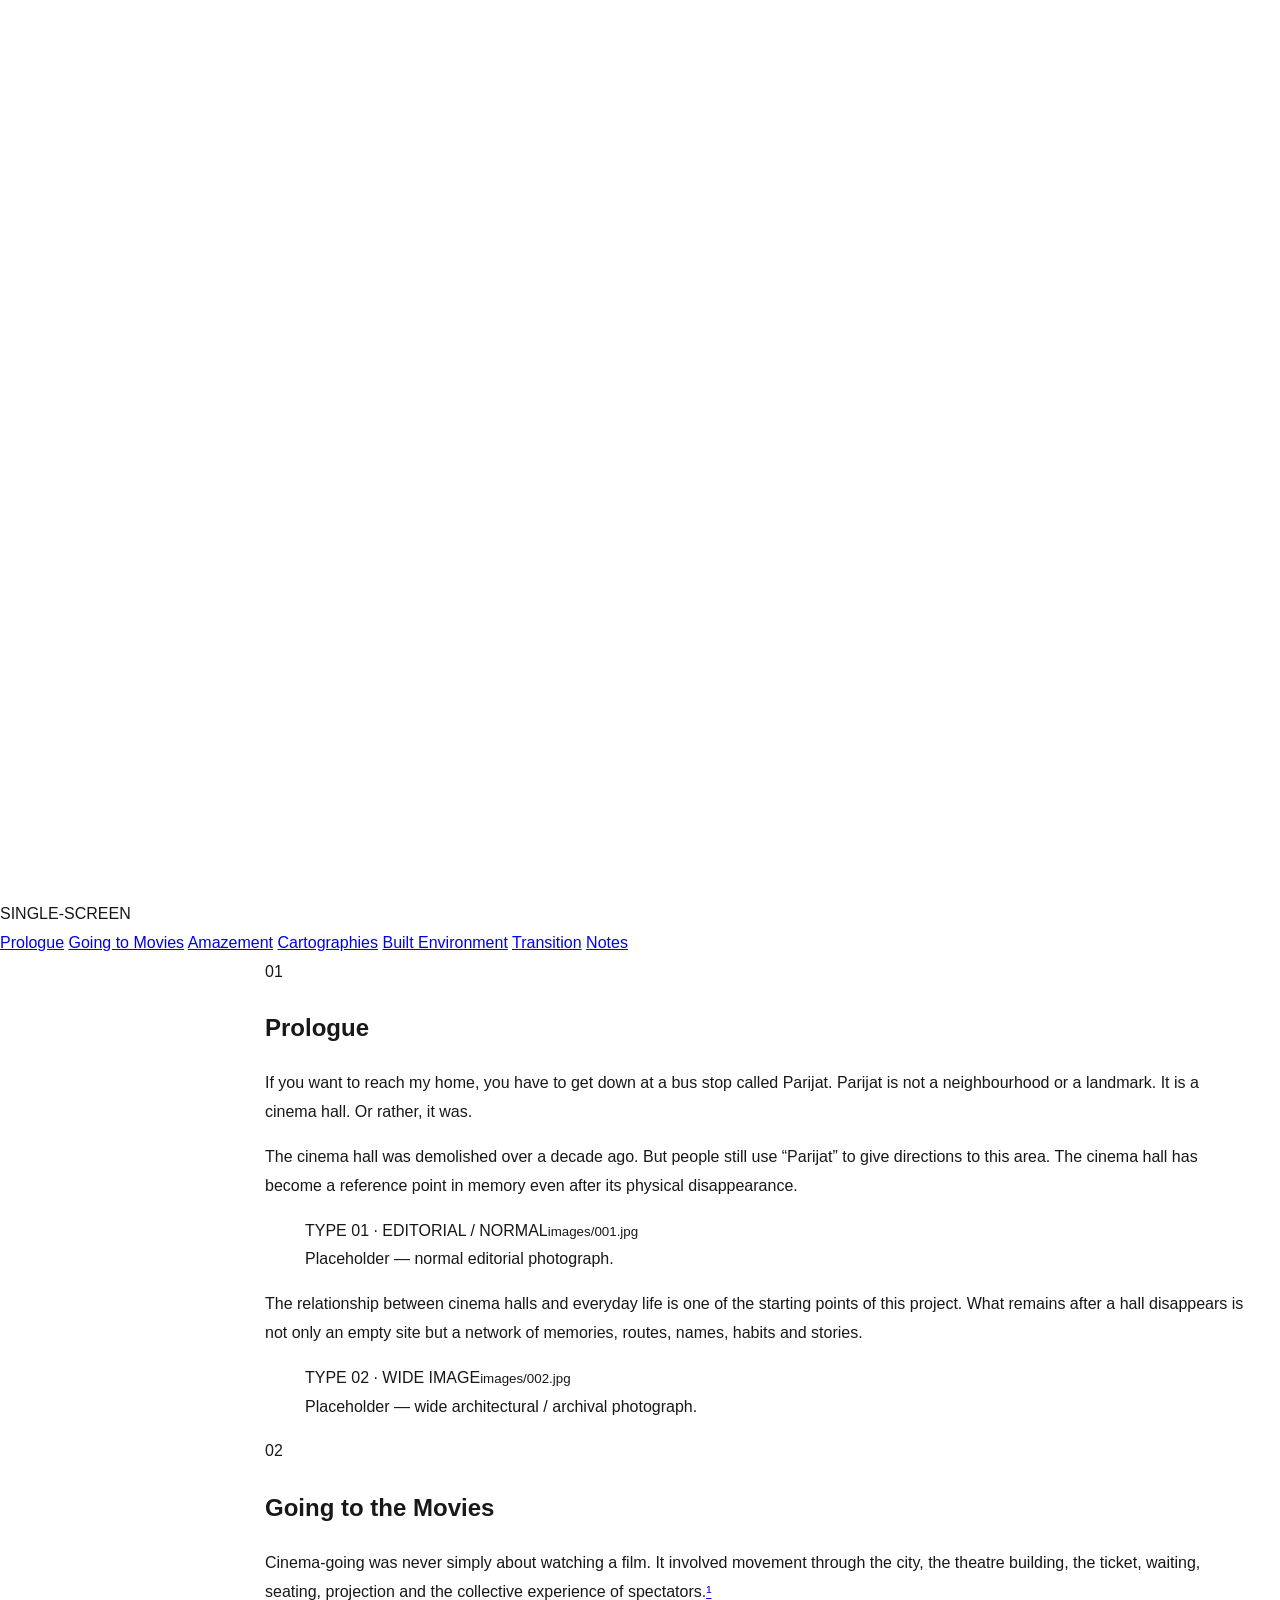
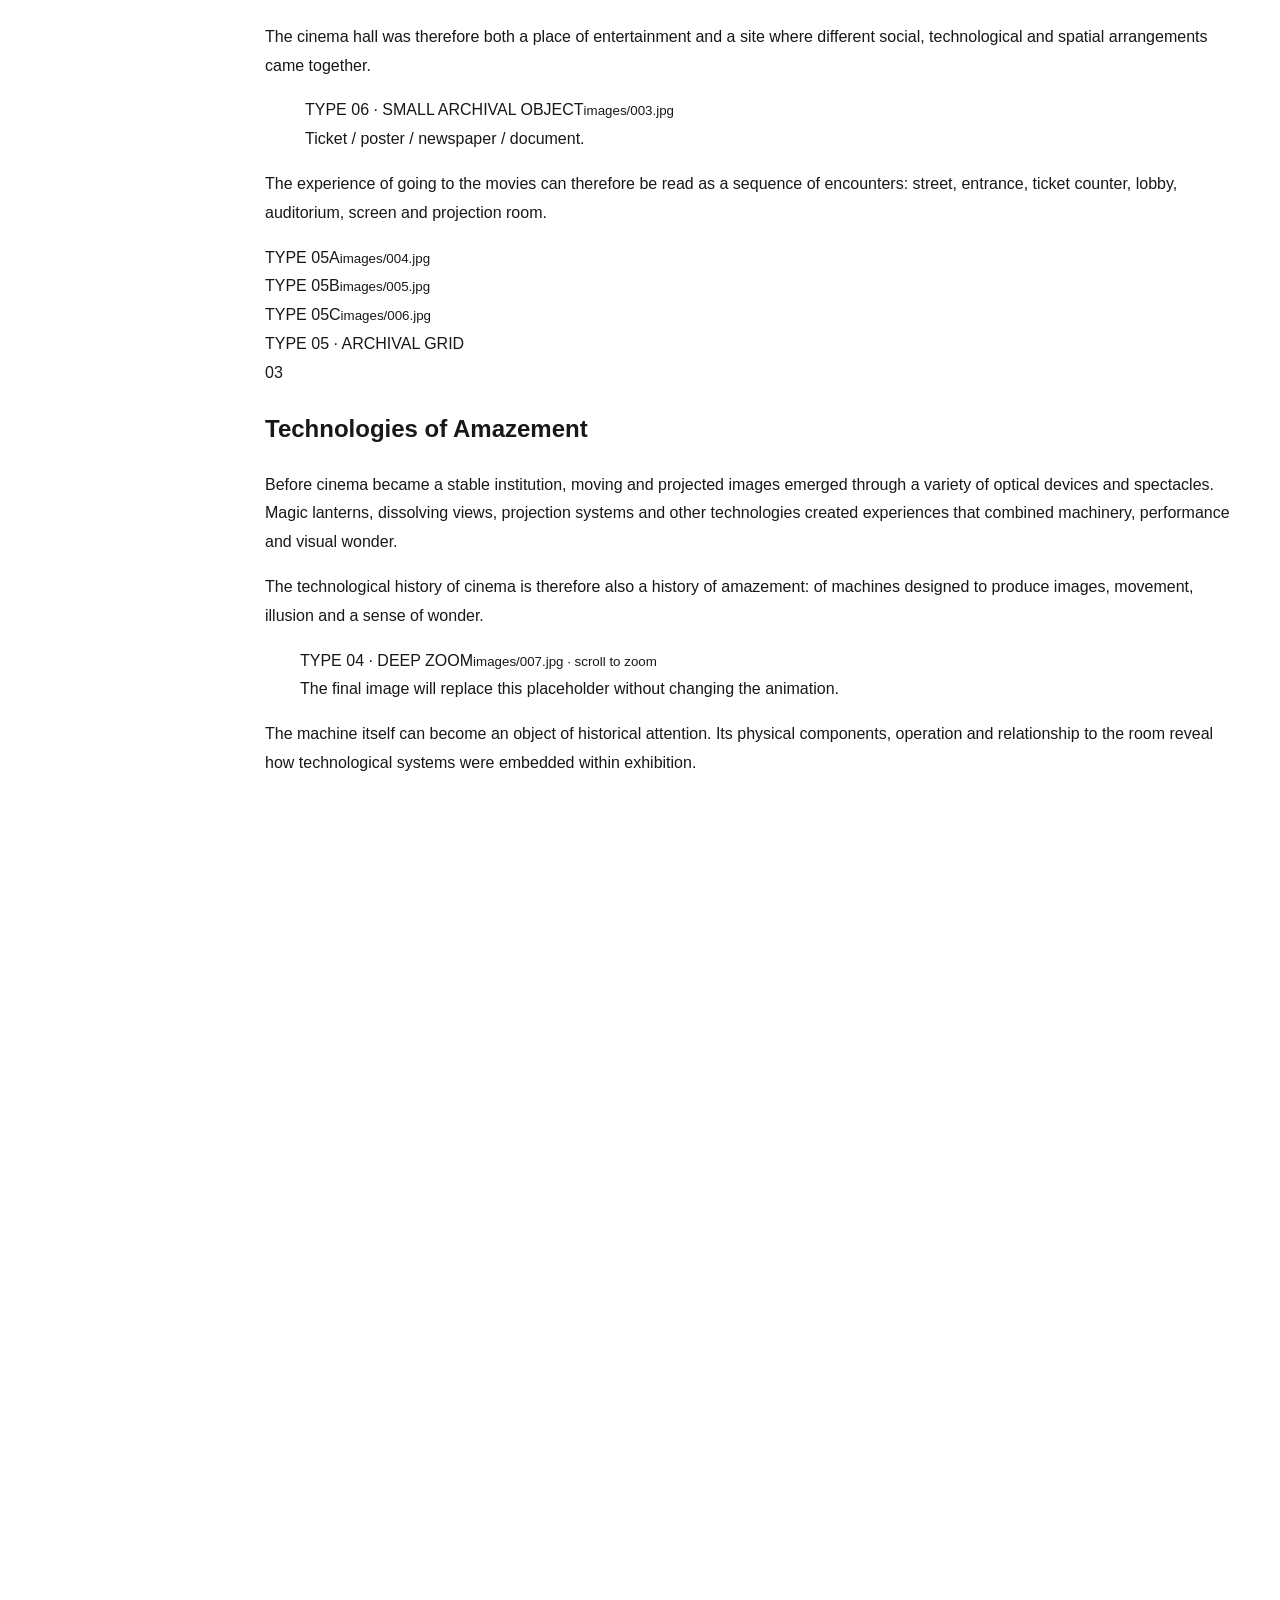
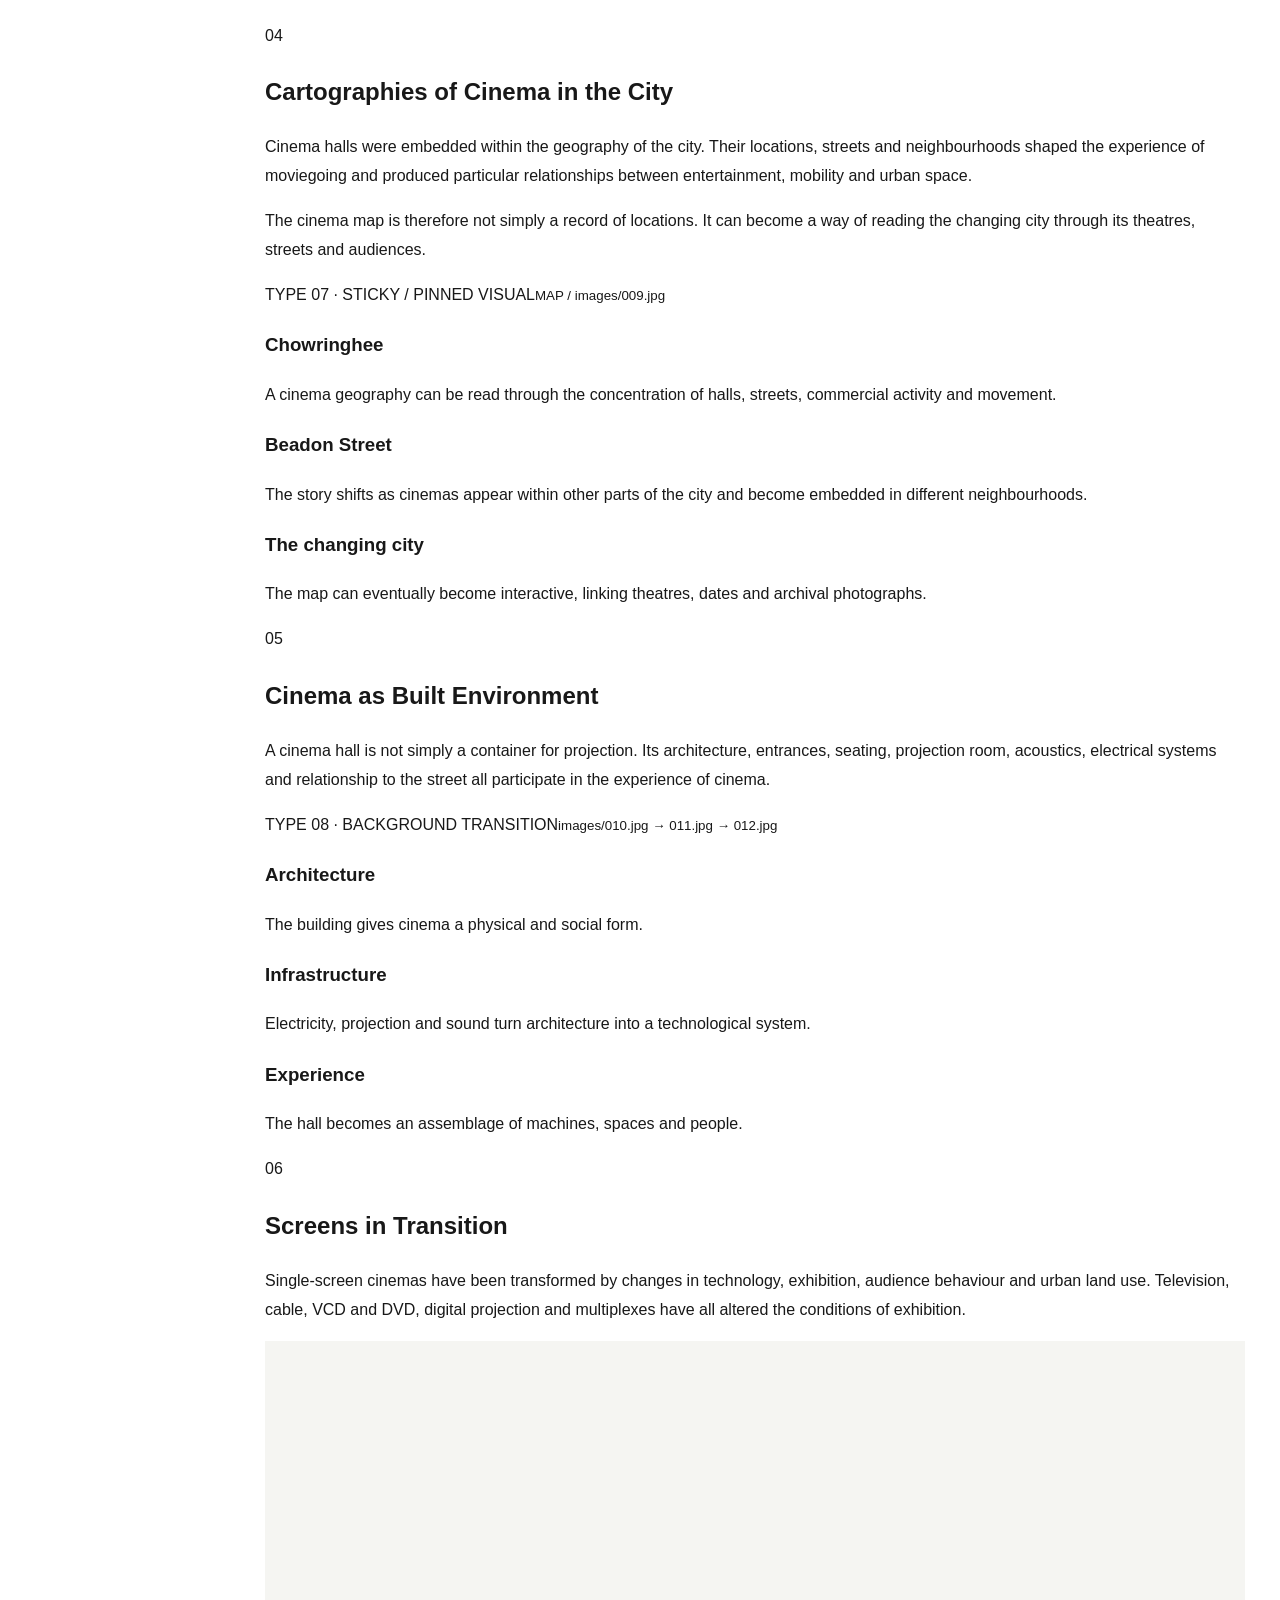
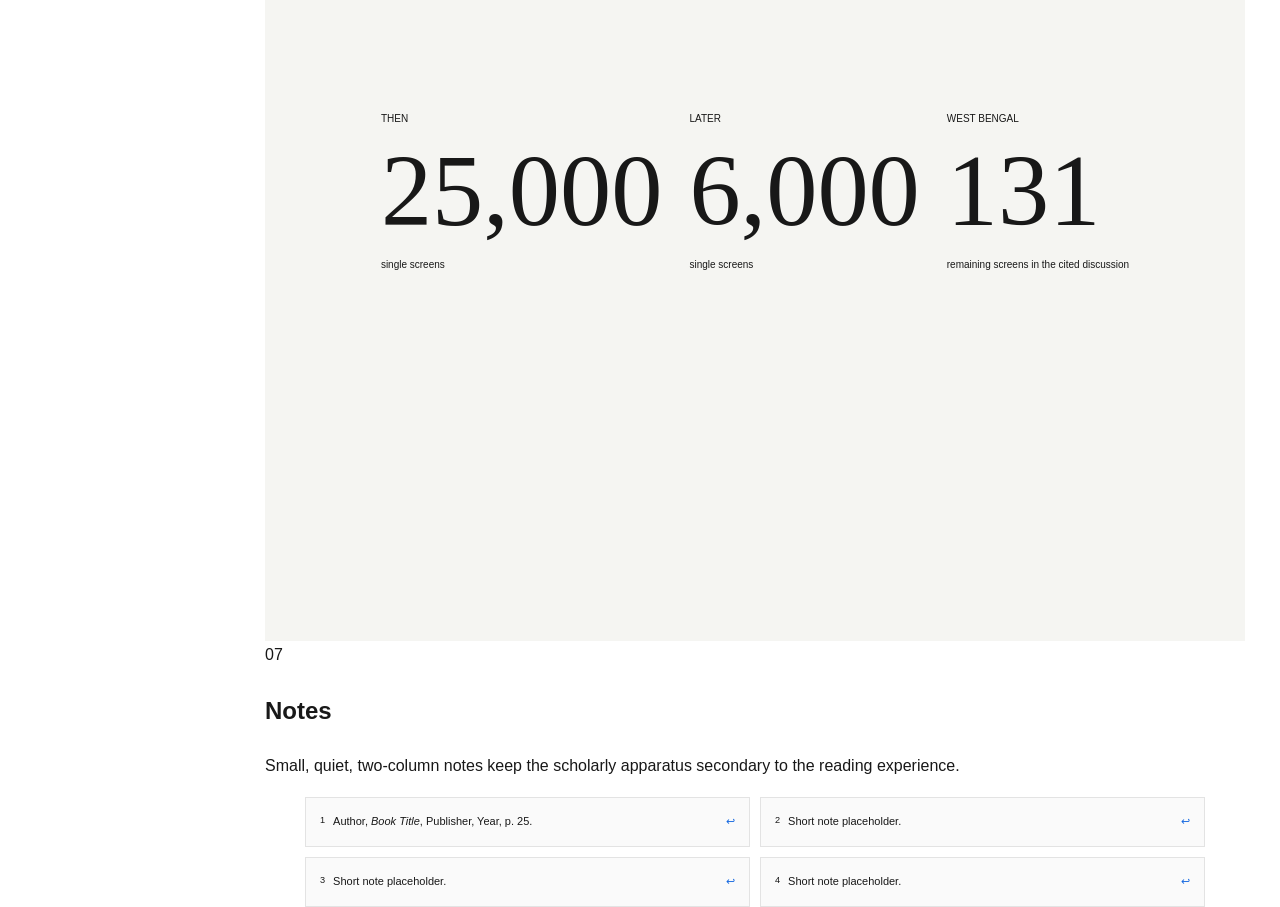
==== index.html @ 31fff8a2 "Update index.html" ====
<!doctype html>
<html lang="en">
<head>
<meta charset="utf-8">
<meta name="viewport" content="width=device-width,initial-scale=1">
<title>project.single_screen — prototype</title>
<link rel="stylesheet" href="style.css">
</head>
<body>

<!-- HERO -->
<section class="hero" id="home">
  <div class="hero-media placeholder hero-placeholder">
    <span>HERO · TYPE 03 — FULL-BLEED</span>
    <small>Replace later with images/001.jpg</small>
  </div>
  <div class="hero-overlay"></div>
  <div class="hero-content">
    <div class="eyebrow">PROJECT.SINGLE_SCREEN</div>
    <h1>Single-Screen</h1>
    <p>an ongoing design exploration into the disappearing cinemas of West Bengal</p>
    <div class="scroll-label">SCROLL TO ENTER</div>
  </div>
</section>

<!-- SIDEBAR -->
<aside class="sidebar" id="sidebar">
  <div class="sidebar-name">SINGLE-SCREEN</div>
  <div class="progress-track"><span id="progress"></span></div>
  <nav>
    <a href="#prologue" data-target="prologue">Prologue</a>
    <a href="#movies" data-target="movies">Going to Movies</a>
    <a href="#amazement" data-target="amazement">Amazement</a>
    <a href="#cartographies" data-target="cartographies">Cartographies</a>
    <a href="#built" data-target="built">Built Environment</a>
    <a href="#transition" data-target="transition">Transition</a>
    <a href="#notes" data-target="notes">Notes</a>
  </nav>
</aside>

<main>

<!-- 01 -->
<section class="section" id="prologue" data-section="prologue">
  <div class="reading-column reveal">
    <div class="section-no">01</div>
    <h2>Prologue</h2>
    <p>If you want to reach my home, you have to get down at a bus stop called Parijat. Parijat is not a neighbourhood or a landmark. It is a cinema hall. Or rather, it was.</p>
    <p>The cinema hall was demolished over a decade ago. But people still use “Parijat” to give directions to this area. The cinema hall has become a reference point in memory even after its physical disappearance.</p>
  </div>

  <!-- TYPE 01 -->
  <figure class="media normal-media reveal">
    <div class="media-placeholder">TYPE 01 · EDITORIAL / NORMAL<small>images/001.jpg</small></div>
    <figcaption>Placeholder — normal editorial photograph.</figcaption>
  </figure>

  <div class="reading-column reveal">
    <p>The relationship between cinema halls and everyday life is one of the starting points of this project. What remains after a hall disappears is not only an empty site but a network of memories, routes, names, habits and stories.</p>
  </div>

  <!-- TYPE 02 -->
  <figure class="media wide-media reveal">
    <div class="media-placeholder">TYPE 02 · WIDE IMAGE<small>images/002.jpg</small></div>
    <figcaption>Placeholder — wide architectural / archival photograph.</figcaption>
  </figure>
</section>

<!-- 02 -->
<section class="section" id="movies" data-section="movies">
  <div class="reading-column reveal">
    <div class="section-no">02</div>
    <h2>Going to the Movies</h2>
    <p>Cinema-going was never simply about watching a film. It involved movement through the city, the theatre building, the ticket, waiting, seating, projection and the collective experience of spectators.<a class="footnote" href="#note-1">¹</a></p>
    <p>The cinema hall was therefore both a place of entertainment and a site where different social, technological and spatial arrangements came together.</p>
  </div>

  <!-- TYPE 06 -->
  <figure class="object-media reveal">
    <div class="object-placeholder">TYPE 06 · SMALL ARCHIVAL OBJECT<small>images/003.jpg</small></div>
    <figcaption>Ticket / poster / newspaper / document.</figcaption>
  </figure>

  <div class="reading-column reveal">
    <p>The experience of going to the movies can therefore be read as a sequence of encounters: street, entrance, ticket counter, lobby, auditorium, screen and projection room.</p>
  </div>

  <!-- TYPE 05 -->
  <div class="image-grid reveal">
    <div class="grid-item">TYPE 05A<small>images/004.jpg</small></div>
    <div class="grid-item">TYPE 05B<small>images/005.jpg</small></div>
    <div class="grid-item">TYPE 05C<small>images/006.jpg</small></div>
  </div>
  <div class="media-note">TYPE 05 · ARCHIVAL GRID</div>
</section>

<!-- 03 -->
<section class="section" id="amazement" data-section="amazement">
  <div class="reading-column reveal">
    <div class="section-no">03</div>
    <h2>Technologies of Amazement</h2>
    <p>Before cinema became a stable institution, moving and projected images emerged through a variety of optical devices and spectacles. Magic lanterns, dissolving views, projection systems and other technologies created experiences that combined machinery, performance and visual wonder.</p>
    <p>The technological history of cinema is therefore also a history of amazement: of machines designed to produce images, movement, illusion and a sense of wonder.</p>
  </div>

  <!-- TYPE 04 -->
  <section class="deep-zoom reveal" id="deepZoom">
    <div class="deep-image">TYPE 04 · DEEP ZOOM<small>images/007.jpg · scroll to zoom</small></div>
    <div class="deep-caption">The final image will replace this placeholder without changing the animation.</div>
  </section>

  <div class="reading-column reveal">
    <p>The machine itself can become an object of historical attention. Its physical components, operation and relationship to the room reveal how technological systems were embedded within exhibition.</p>
  </div>

  <!-- TYPE 03 -->
  <section class="immersive reveal">
    <div class="immersive-image">TYPE 03 · FULL-BLEED IMMERSIVE<small>images/008.jpg</small></div>
    <div class="immersive-overlay"></div>
    <div class="immersive-text">
      <div class="eyebrow">TECHNOLOGY / WONDER</div>
      <h3>The machine becomes part of the spectacle.</h3>
      <p>Floating text can sit over the final photograph.</p>
    </div>
  </section>
</section>

<!-- 04 -->
<section class="section" id="cartographies" data-section="cartographies">
  <div class="reading-column reveal">
    <div class="section-no">04</div>
    <h2>Cartographies of Cinema in the City</h2>
    <p>Cinema halls were embedded within the geography of the city. Their locations, streets and neighbourhoods shaped the experience of moviegoing and produced particular relationships between entertainment, mobility and urban space.</p>
    <p>The cinema map is therefore not simply a record of locations. It can become a way of reading the changing city through its theatres, streets and audiences.</p>
  </div>

  <!-- TYPE 07 -->
  <section class="sticky-story">
    <div class="sticky-visual">
      <div class="sticky-placeholder" id="stickyVisual">TYPE 07 · STICKY / PINNED VISUAL<small>MAP / images/009.jpg</small></div>
    </div>
    <div class="sticky-copy">
      <article class="sticky-step" data-step="0">
        <h3>Chowringhee</h3>
        <p>A cinema geography can be read through the concentration of halls, streets, commercial activity and movement.</p>
      </article>
      <article class="sticky-step" data-step="1">
        <h3>Beadon Street</h3>
        <p>The story shifts as cinemas appear within other parts of the city and become embedded in different neighbourhoods.</p>
      </article>
      <article class="sticky-step" data-step="2">
        <h3>The changing city</h3>
        <p>The map can eventually become interactive, linking theatres, dates and archival photographs.</p>
      </article>
    </div>
  </section>
</section>

<!-- 05 -->
<section class="section" id="built" data-section="built">
  <div class="reading-column reveal">
    <div class="section-no">05</div>
    <h2>Cinema as Built Environment</h2>
    <p>A cinema hall is not simply a container for projection. Its architecture, entrances, seating, projection room, acoustics, electrical systems and relationship to the street all participate in the experience of cinema.</p>
  </div>

  <!-- TYPE 08 -->
  <section class="background-story">
    <div class="background-fixed">
      <div class="background-image" id="backgroundImage">TYPE 08 · BACKGROUND TRANSITION<small>images/010.jpg → 011.jpg → 012.jpg</small></div>
      <div class="background-overlay"></div>
    </div>
    <div class="background-steps">
      <article data-bg="0"><h3>Architecture</h3><p>The building gives cinema a physical and social form.</p></article>
      <article data-bg="1"><h3>Infrastructure</h3><p>Electricity, projection and sound turn architecture into a technological system.</p></article>
      <article data-bg="2"><h3>Experience</h3><p>The hall becomes an assemblage of machines, spaces and people.</p></article>
    </div>
  </section>
</section>

<!-- 06 -->
<section class="section" id="transition" data-section="transition">
  <div class="reading-column reveal">
    <div class="section-no">06</div>
    <h2>Screens in Transition</h2>
    <p>Single-screen cinemas have been transformed by changes in technology, exhibition, audience behaviour and urban land use. Television, cable, VCD and DVD, digital projection and multiplexes have all altered the conditions of exhibition.</p>
  </div>

  <div class="numbers">
    <div class="number-item"><small>THEN</small><strong>25,000</strong><span>single screens</span></div>
    <div class="number-item"><small>LATER</small><strong>6,000</strong><span>single screens</span></div>
    <div class="number-item"><small>WEST BENGAL</small><strong>131</strong><span>remaining screens in the cited discussion</span></div>
  </div>
</section>

<!-- NOTES -->
<section class="section notes-section" id="notes" data-section="notes">
  <div class="reading-column reveal">
    <div class="section-no">07</div>
    <h2>Notes</h2>
    <p class="notes-intro">Small, quiet, two-column notes keep the scholarly apparatus secondary to the reading experience.</p>
  </div>

  <div class="notes-grid">
    <article class="note" id="note-1"><sup>1</sup><p>Author, <em>Book Title</em>, Publisher, Year, p. 25.</p><a href="#movies">↩</a></article>
    <article class="note" id="note-2"><sup>2</sup><p>Short note placeholder.</p><a href="#amazement">↩</a></article>
    <article class="note" id="note-3"><sup>3</sup><p>Short note placeholder.</p><a href="#cartographies">↩</a></article>
    <article class="note" id="note-4"><sup>4</sup><p>Short note placeholder.</p><a href="#built">↩</a></article>
  </div>
</section>

</main>
<script src="script.js"></script>
</body>
</html>
---- style.css ----
*{box-sizing:border-box}html,body{margin:0;overflow-x:hidden}body{font-family:Arial,sans-serif;color:#181818;line-height:1.8;background:#fff}.hero{height:100svh;min-height:650px;position:relative;overflow:hidden;color:#fff}.ph,.hero-ph{display:grid;place-content:center;text-align:center;background:linear-gradient(135deg,#eee,#cfcfcf);color:#666}.hero-ph{position:absolute;inset:-4%;background:radial-gradient(circle,#888,#444 55%,#161616);color:#fff;transition:transform 2s}.shade{position:absolute;inset:0;background:linear-gradient(90deg,rgba(0,0,0,.5),rgba(0,0,0,.12) 50%,transparent)}.hero-copy{position:absolute;z-index:2;left:7vw;bottom:8vh;max-width:720px}.hero-copy h1{font:400 clamp(70px,11vw,155px)/.88 Georgia,serif;letter-spacing:-.055em;margin:15px 0 25px}.hero-copy p{font-size:21px}.hero-copy b{display:block;margin-top:50px;font-size:9px;letter-spacing:.2em}.side{position:fixed;z-index:9;left:30px;top:50%;transform:translateY(-50%);width:175px;opacity:0;visibility:hidden;transition:.4s}.side.show{opacity:1;visibility:visible}.side strong{font-size:10px;letter-spacing:.12em}.side nav{display:flex;flex-direction:column;gap:14px;margin-top:22px}.side a{color:#999;text-decoration:none;font-size:11px}.side a.active{color:#111;font-weight:600}.side a:before{content:'';display:inline-block;width:5px;height:5px;border-radius:50%;background:#ccc;margin-right:8px}.side a.active:before{background:#111}.progress{position:absolute;left:-13px;top:34px;width:1px;height:210px;background:#ddd}.progress em{display:block;width:1px;height:0;background:#111}main{margin-left:230px;max-width:calc(100vw - 230px)}section[id]{padding:0 35px}.text{width:min(750px,100%);margin:auto;padding:155px 0}.text label{color:#999;font-size:10px;letter-spacing:.16em}.text h2{font:400 clamp(40px,4.2vw,54px)/1.04 Georgia,serif;margin:18px 0 32px}.text p{font-size:18px;text-align:justify;line-height:1.82;margin:0 0 25px}.ref{color:#1769e0;text-decoration:none;font-size:.72em;vertical-align:super}.image{width:min(1080px,calc(100vw - 300px));margin:0 auto 145px}.image .ph{min-height:450px}.wide .ph{min-height:560px}.image figcaption,.caption{font-size:10px;color:#999}.object{width:360px;max-width:75%;margin:0 auto 120px}.object .ph{min-height:420px}.grid{width:min(1080px,calc(100vw - 300px));margin:auto;display:grid;grid-template-columns:repeat(3,1fr);gap:14px}.grid div{height:360px;display:grid;place-content:center;background:#e6e6e6;color:#777}.caption{width:min(1080px,calc(100vw - 300px));margin:8px auto 145px}.deep{width:min(1080px,calc(100vw - 300px));height:78vh;min-height:550px;margin:auto;overflow:hidden}.deep-ph{height:100%;display:grid;place-content:center;text-align:center;background:radial-gradient(circle,#888,#444 55%,#222);color:#fff;will-change:transform}.immersive{height:92svh;position:relative;overflow:hidden;display:flex;align-items:center;color:#fff}.imm-ph{position:absolute;inset:-5%;display:grid;place-content:center;text-align:center;background:radial-gradient(circle,#777,#333 58%,#111);transition:2.4s;transform:scale(1.08)}.immersive.active .imm-ph{transform:scale(1)}.imm-copy{position:relative;z-index:2;width:min(750px,calc(100% - 60px));margin:auto;opacity:0;transform:translateY(25px);transition:1s}.immersive.active .imm-copy{opacity:1;transform:none}.imm-copy h3{font:400 clamp(46px,6.5vw,92px)/.94 Georgia,serif;margin:15px 0 25px}.sticky{width:min(1100px,calc(100vw - 300px));margin:auto;display:grid;grid-template-columns:1fr 430px;gap:70px;padding-bottom:170px}.sticky-img{position:sticky;top:12vh;height:72vh;display:grid;place-content:center;text-align:center;background:#f4f4f4;color:#777;transition:transform .7s}.steps article{min-height:72vh;display:grid;place-content:center;opacity:.25;transition:.6s}.steps article.active{opacity:1}.steps h3{font:400 40px Georgia,serif}.bgstory{height:270vh;position:relative}.bgfixed{position:sticky;top:0;height:100svh;display:grid;place-content:center;text-align:center;background:linear-gradient(120deg,#777,#333);color:#fff;transition:1s}.bgwords{position:absolute;inset:0;pointer-events:none}.bgwords article{position:absolute;left:50%;top:50%;width:min(700px,80%);transform:translate(-50%,-50%);opacity:0;color:#fff;font:400 clamp(45px,6vw,80px) Georgia,serif;transition:.6s}.bgwords article.active{opacity:1}.bgwords small{font:16px Arial}.numbers{min-height:100svh;background:#f5f5f2;display:flex;align-items:center;justify-content:space-around;padding:10vh 8vw}.numbers div{opacity:.2;transition:.7s}.numbers div.active{opacity:1}.numbers strong{display:block;font:400 clamp(65px,8vw,120px) Georgia,serif}.numbers small,.numbers span{font-size:10px}.notes{padding-bottom:250px}.notes-grid{width:min(900px,calc(100vw - 300px));margin:auto;display:grid;grid-template-columns:repeat(2,1fr);gap:10px}.notes-grid article{padding:14px;border:1px solid #e3e3e3;background:#fafafa;display:grid;grid-template-columns:auto 1fr auto;gap:8px;font-size:11px}.notes-grid p{margin:0}.notes-grid a{color:#1769e0;text-decoration:none}@media(max-width:950px){.side{left:15px;width:130px}main{margin-left:170px;max-width:calc(100vw - 170px)}section[id]{padding:0 25px}.image,.grid,.caption,.deep,.sticky,.notes-grid{width:calc(100vw - 220px)}.sticky{grid-template-columns:1fr}.sticky-img{position:relative;top:auto;height:60vh}}@media(max-width:600px){.side{left:0;right:0;bottom:0;top:auto;transform:none;width:100%;padding:10px;background:#fff;border-top:1px solid #eee}.side strong,.progress{display:none}.side nav{flex-direction:row;justify-content:space-between;margin:0}.side a{font-size:8px}.side a:before{display:none}main{margin-left:0;max-width:100%}section[id]{padding:0 20px}.text{padding:105px 0}.text p{text-align:left;font-size:17px}.image,.grid,.caption,.deep,.sticky,.notes-grid{width:100%}.grid{grid-template-columns:1fr}.notes-grid{grid-template-columns:1fr}.hero-copy{left:25px;right:25px;bottom:45px}.hero-copy h1{font-size:clamp(60px,18vw,90px)}}
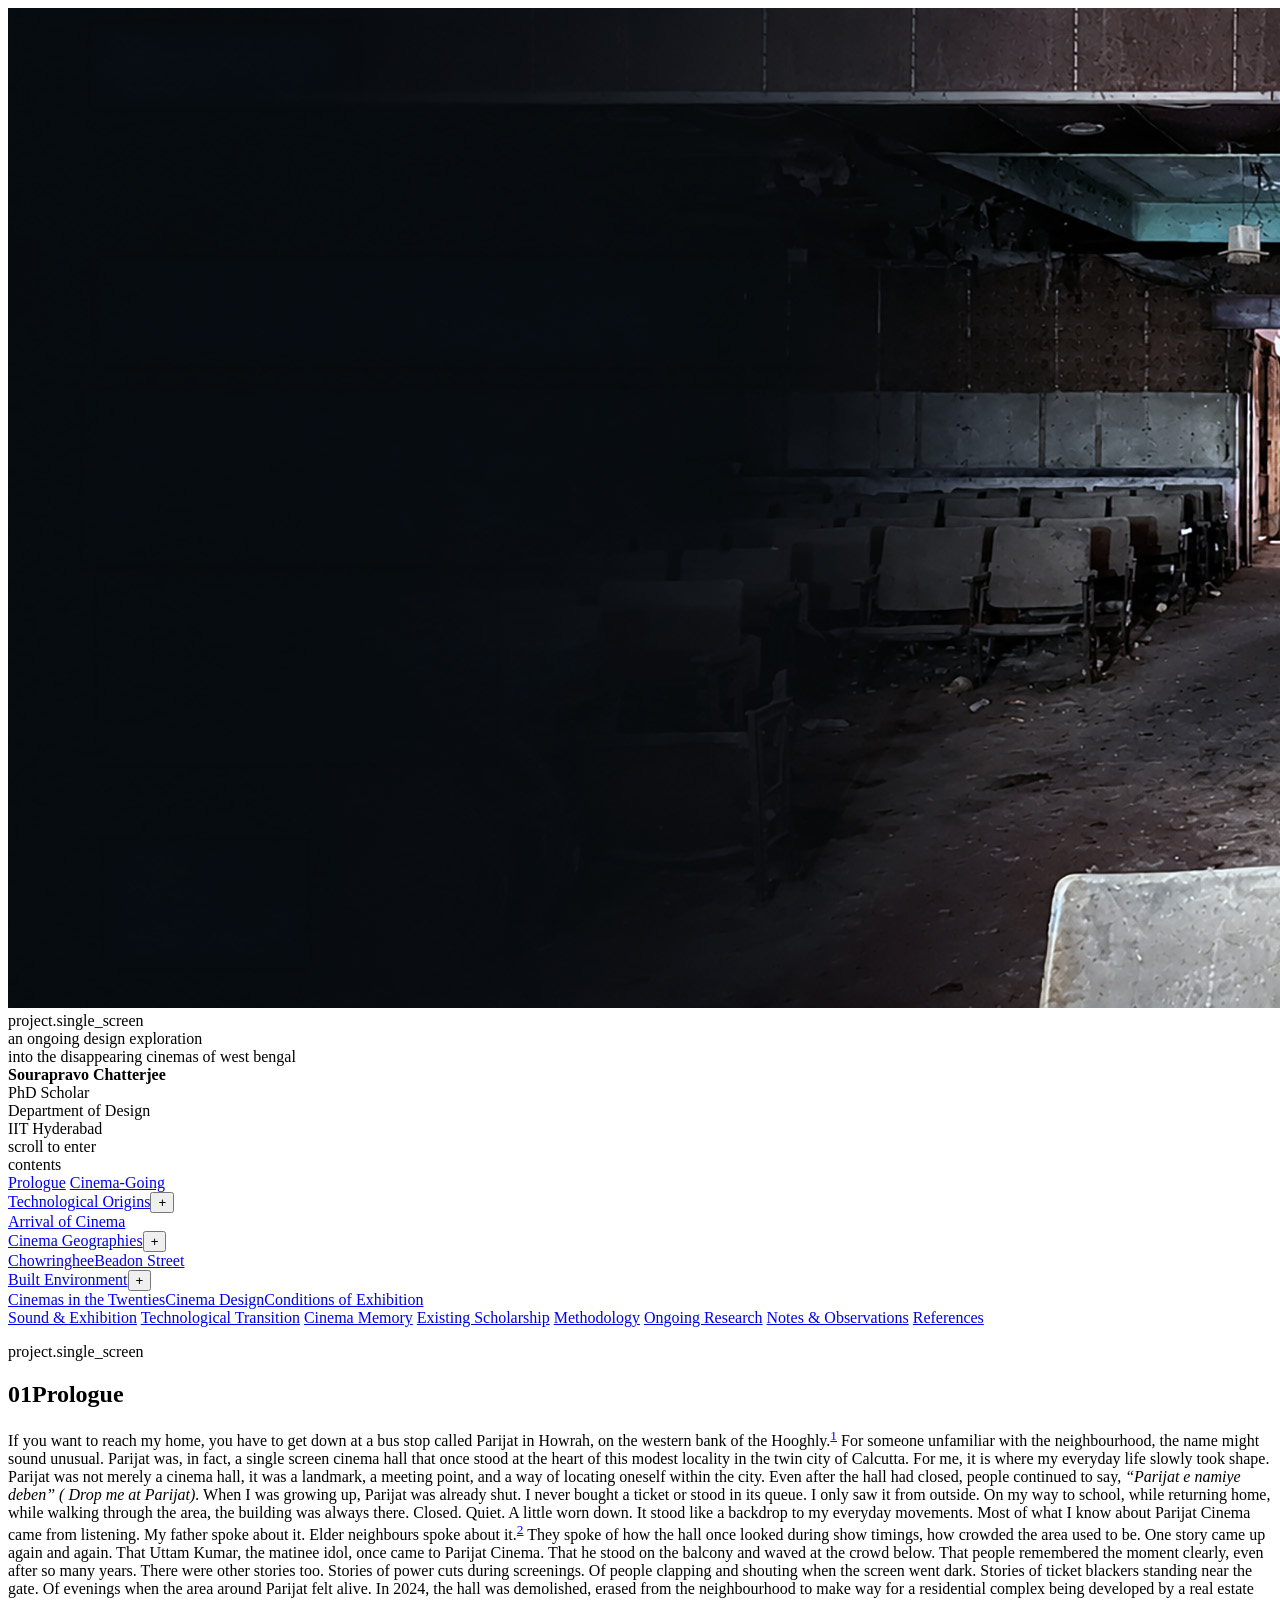
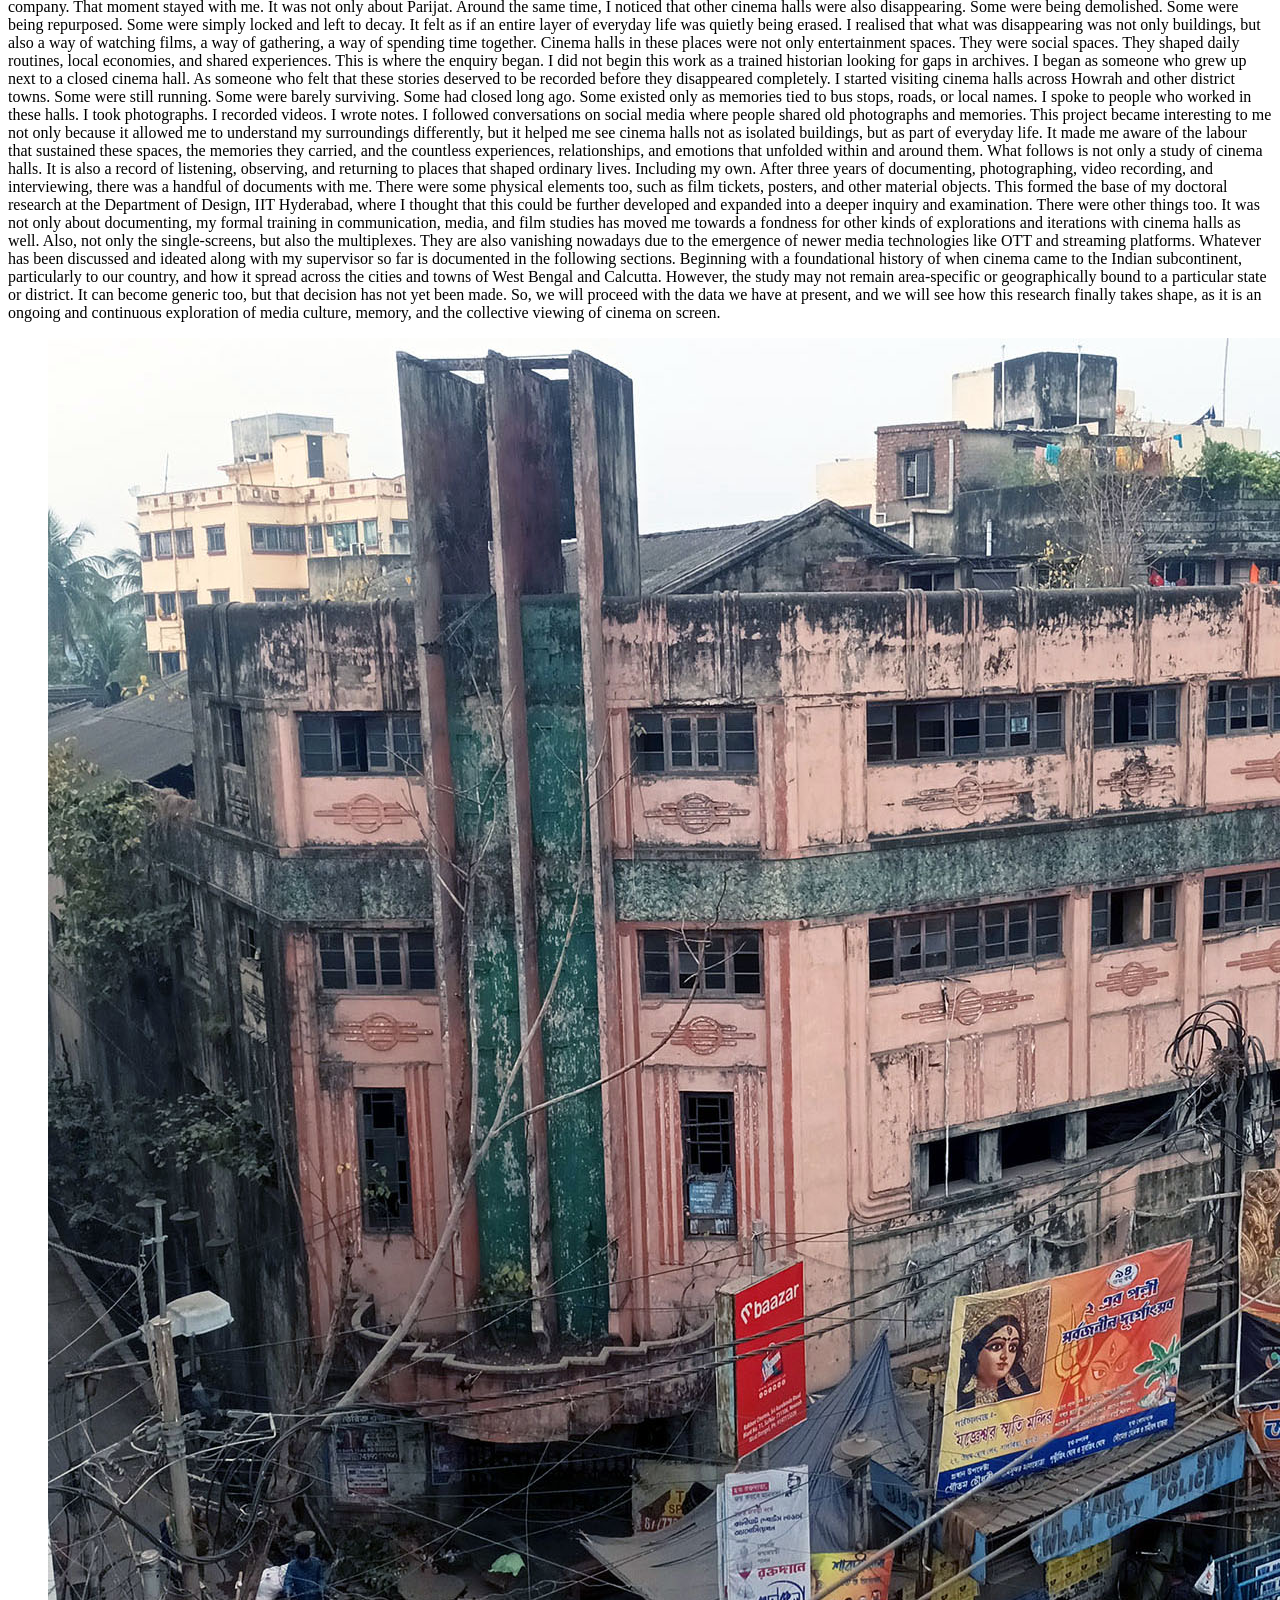
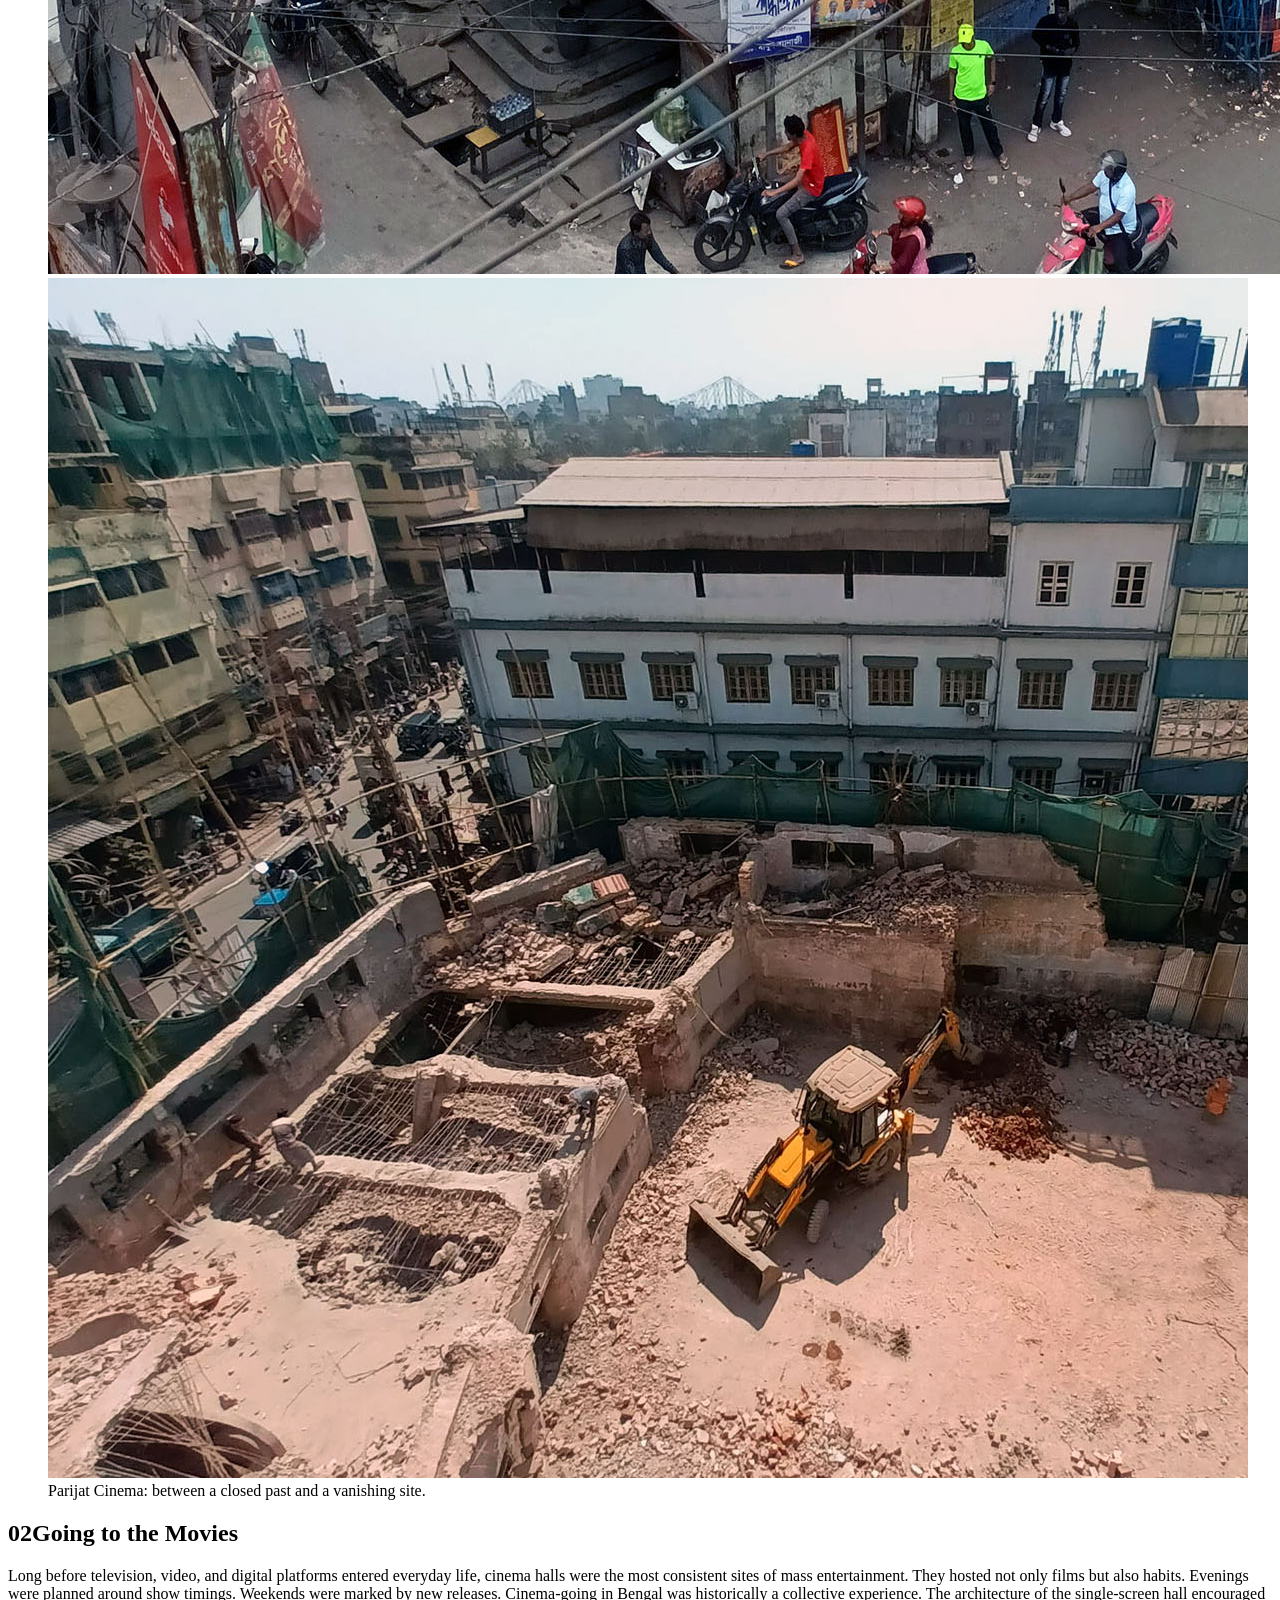
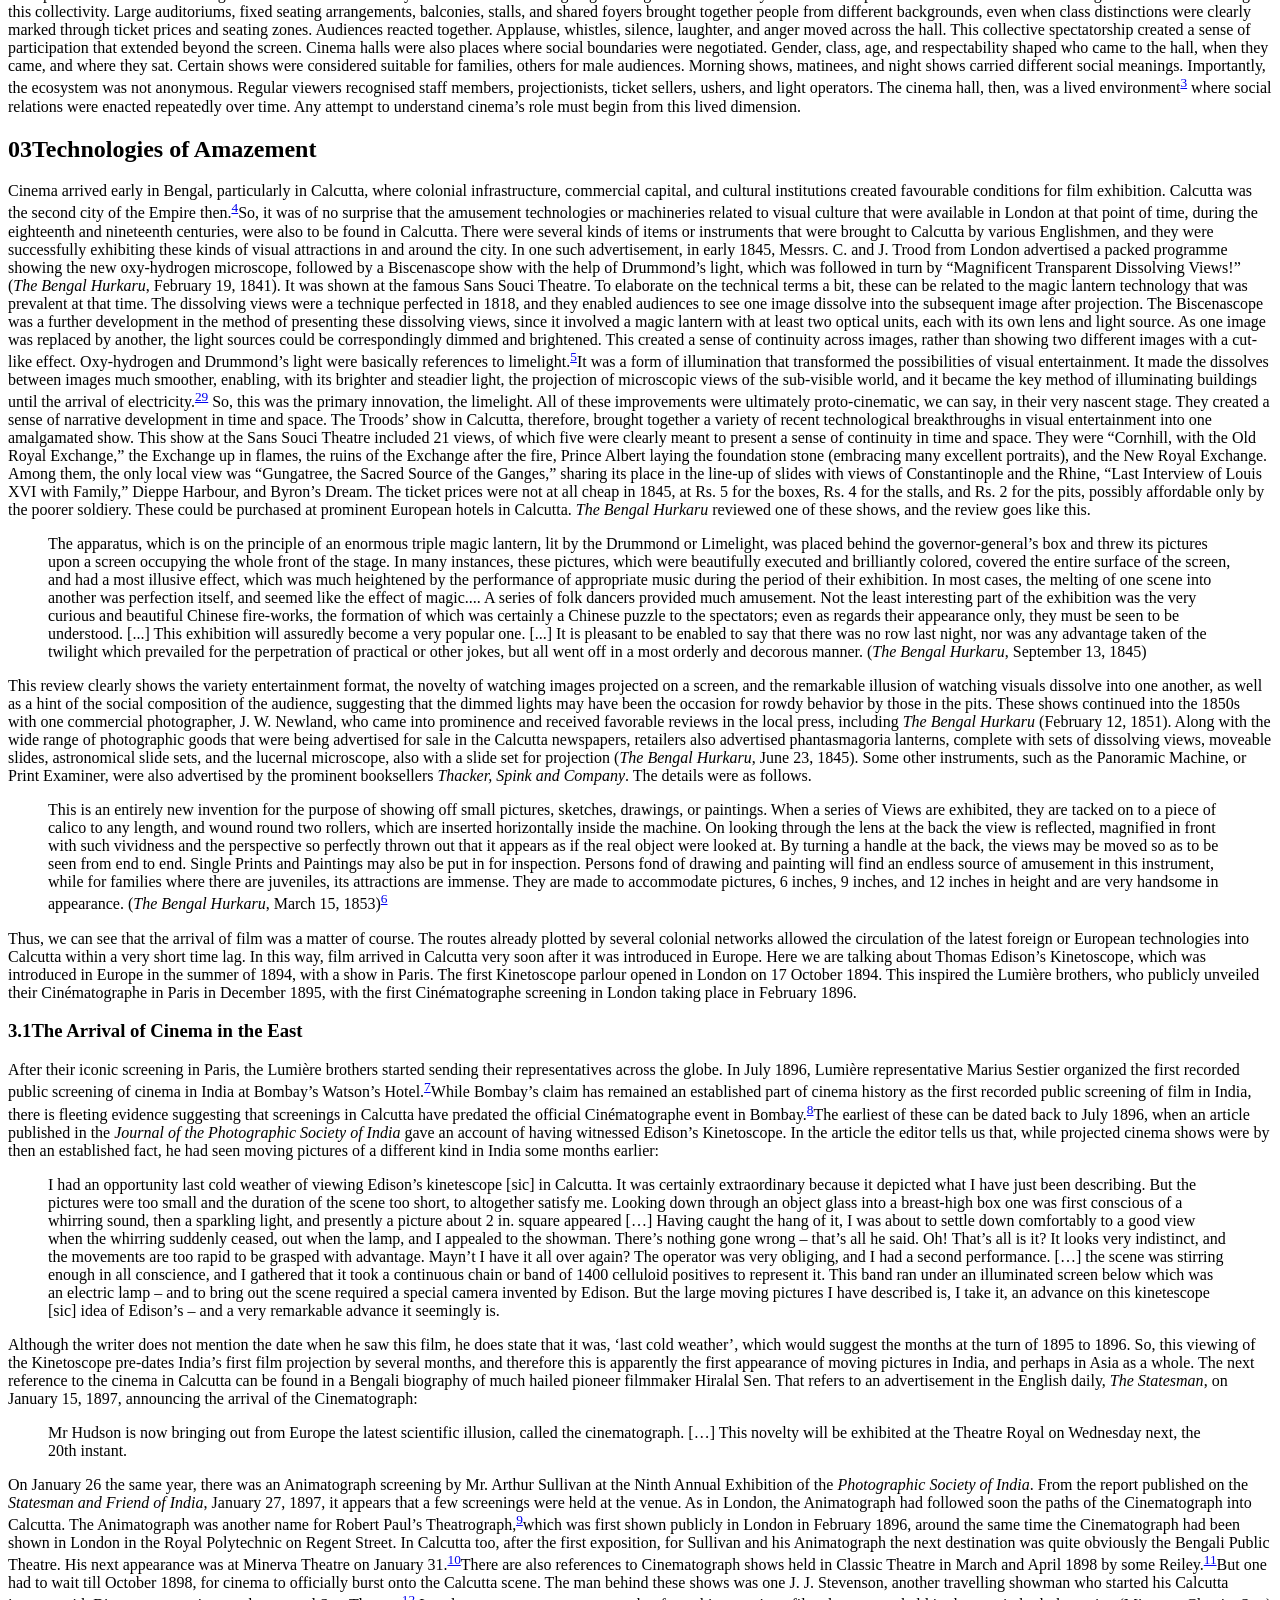
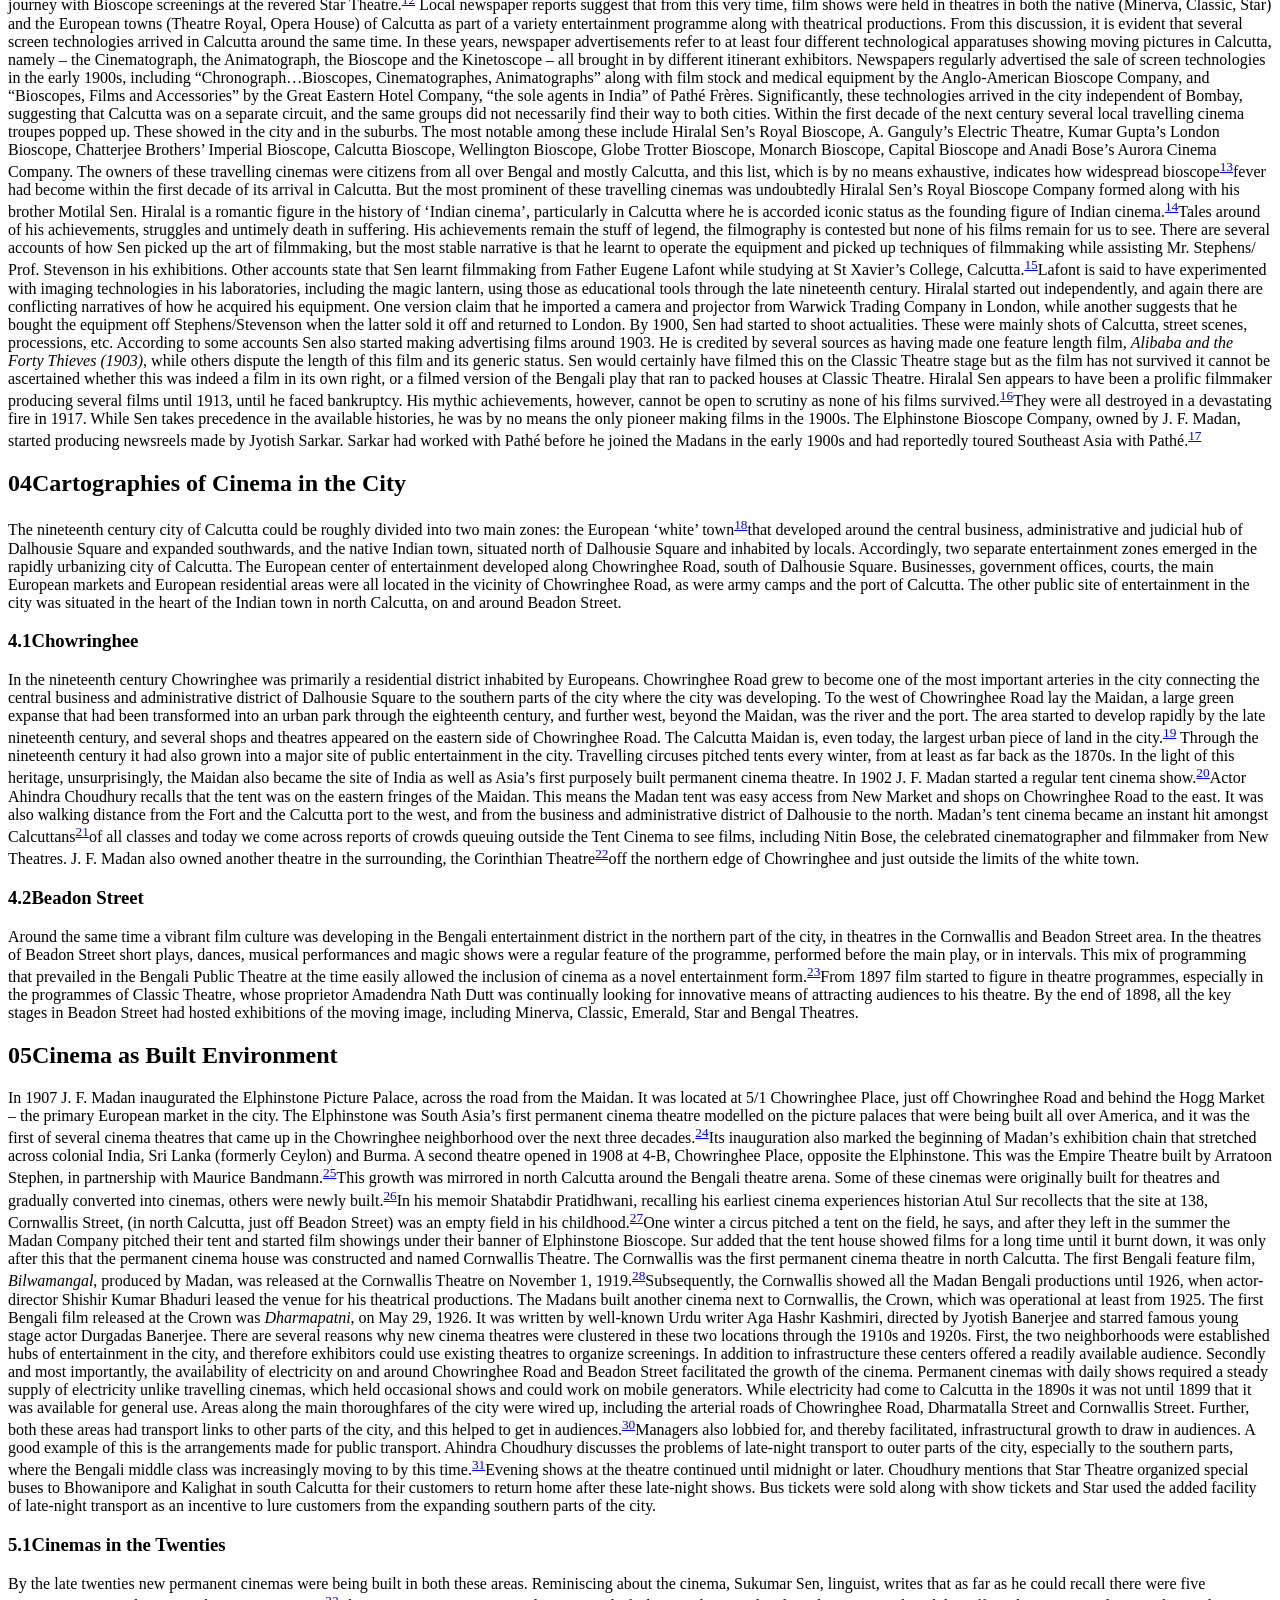
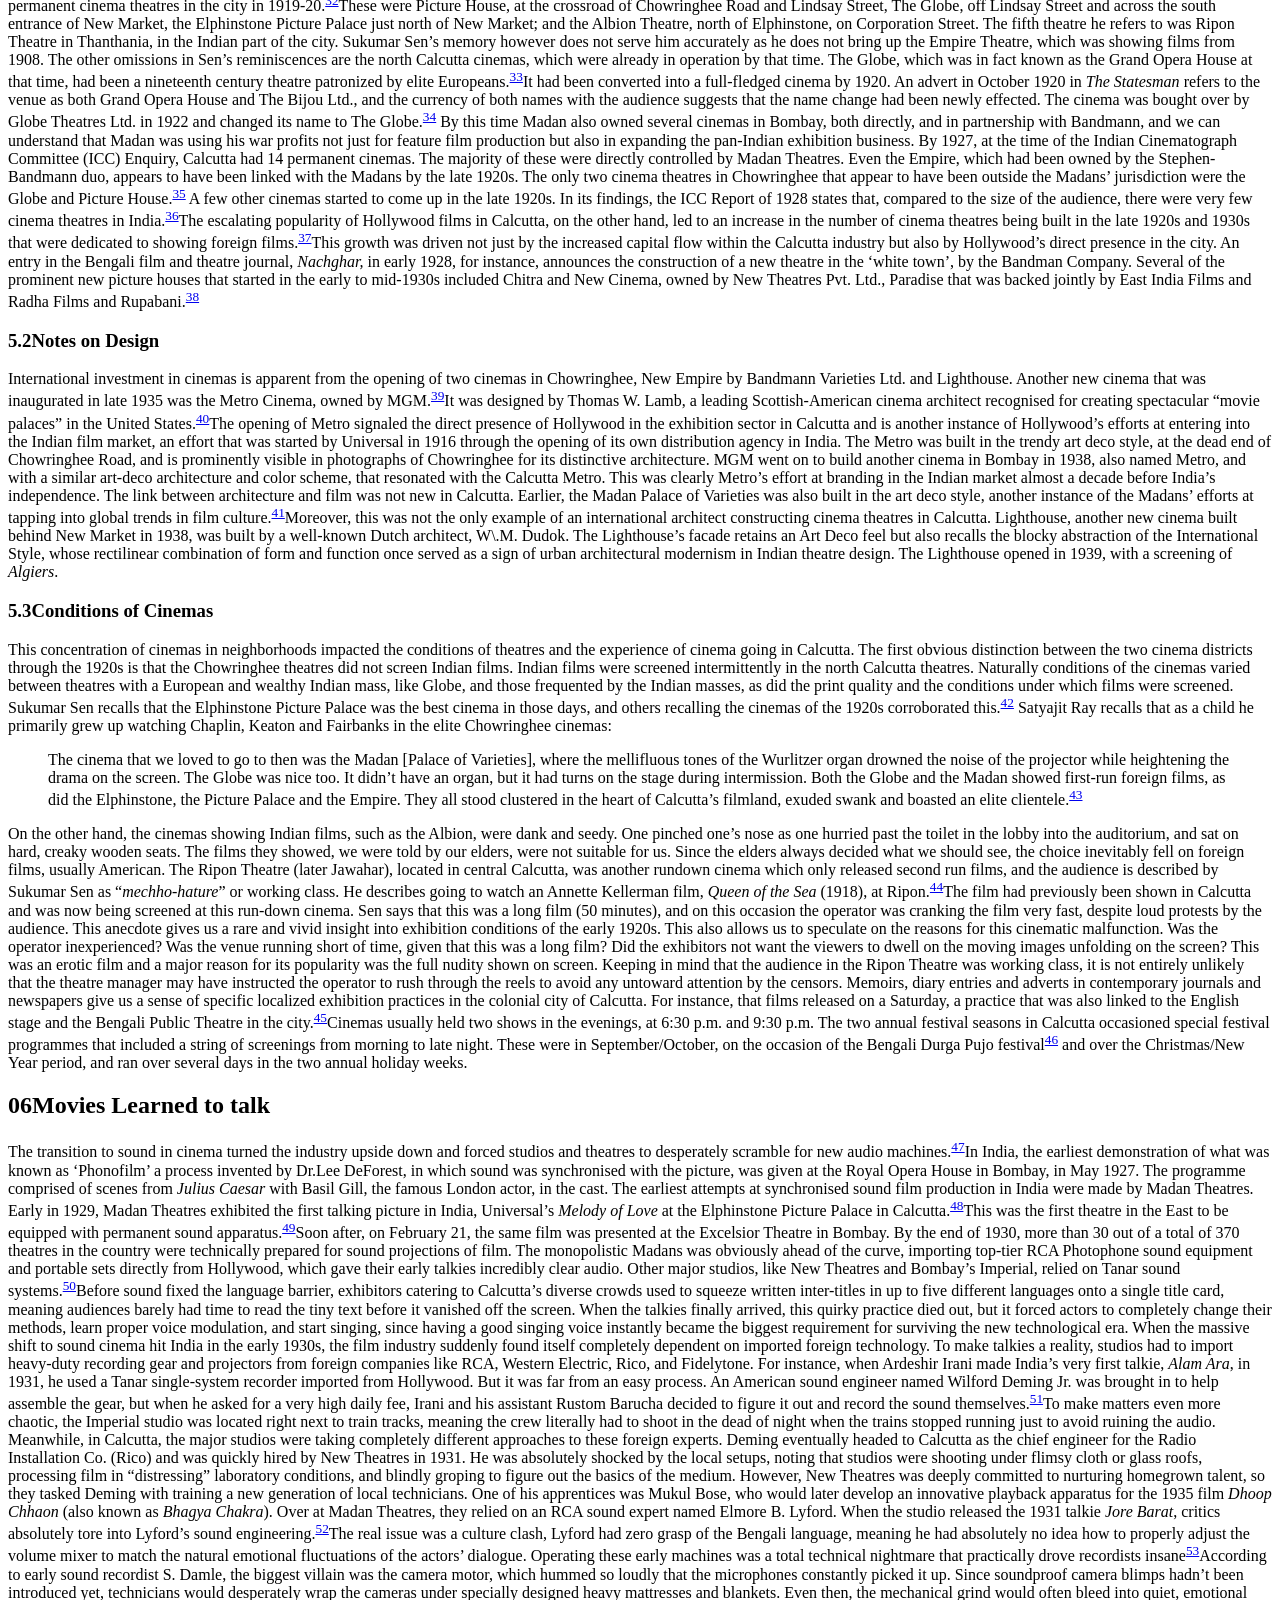
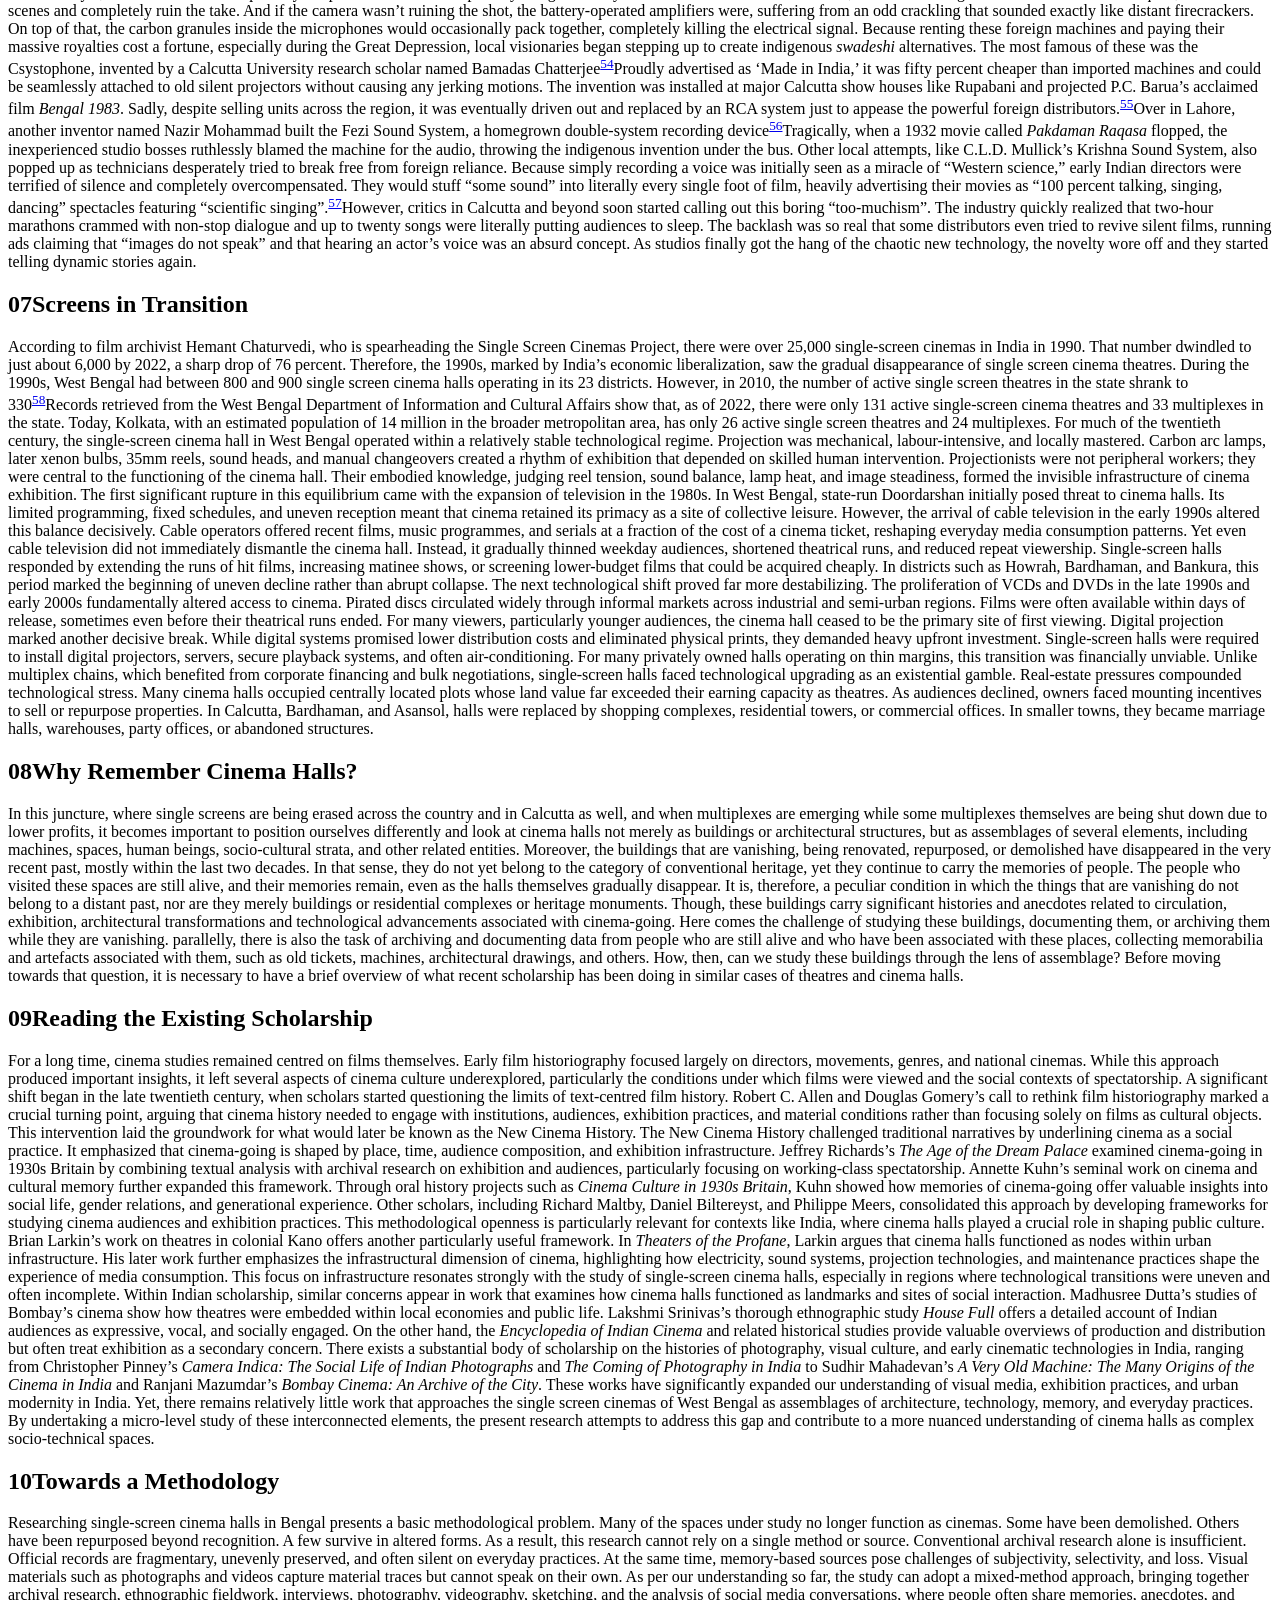
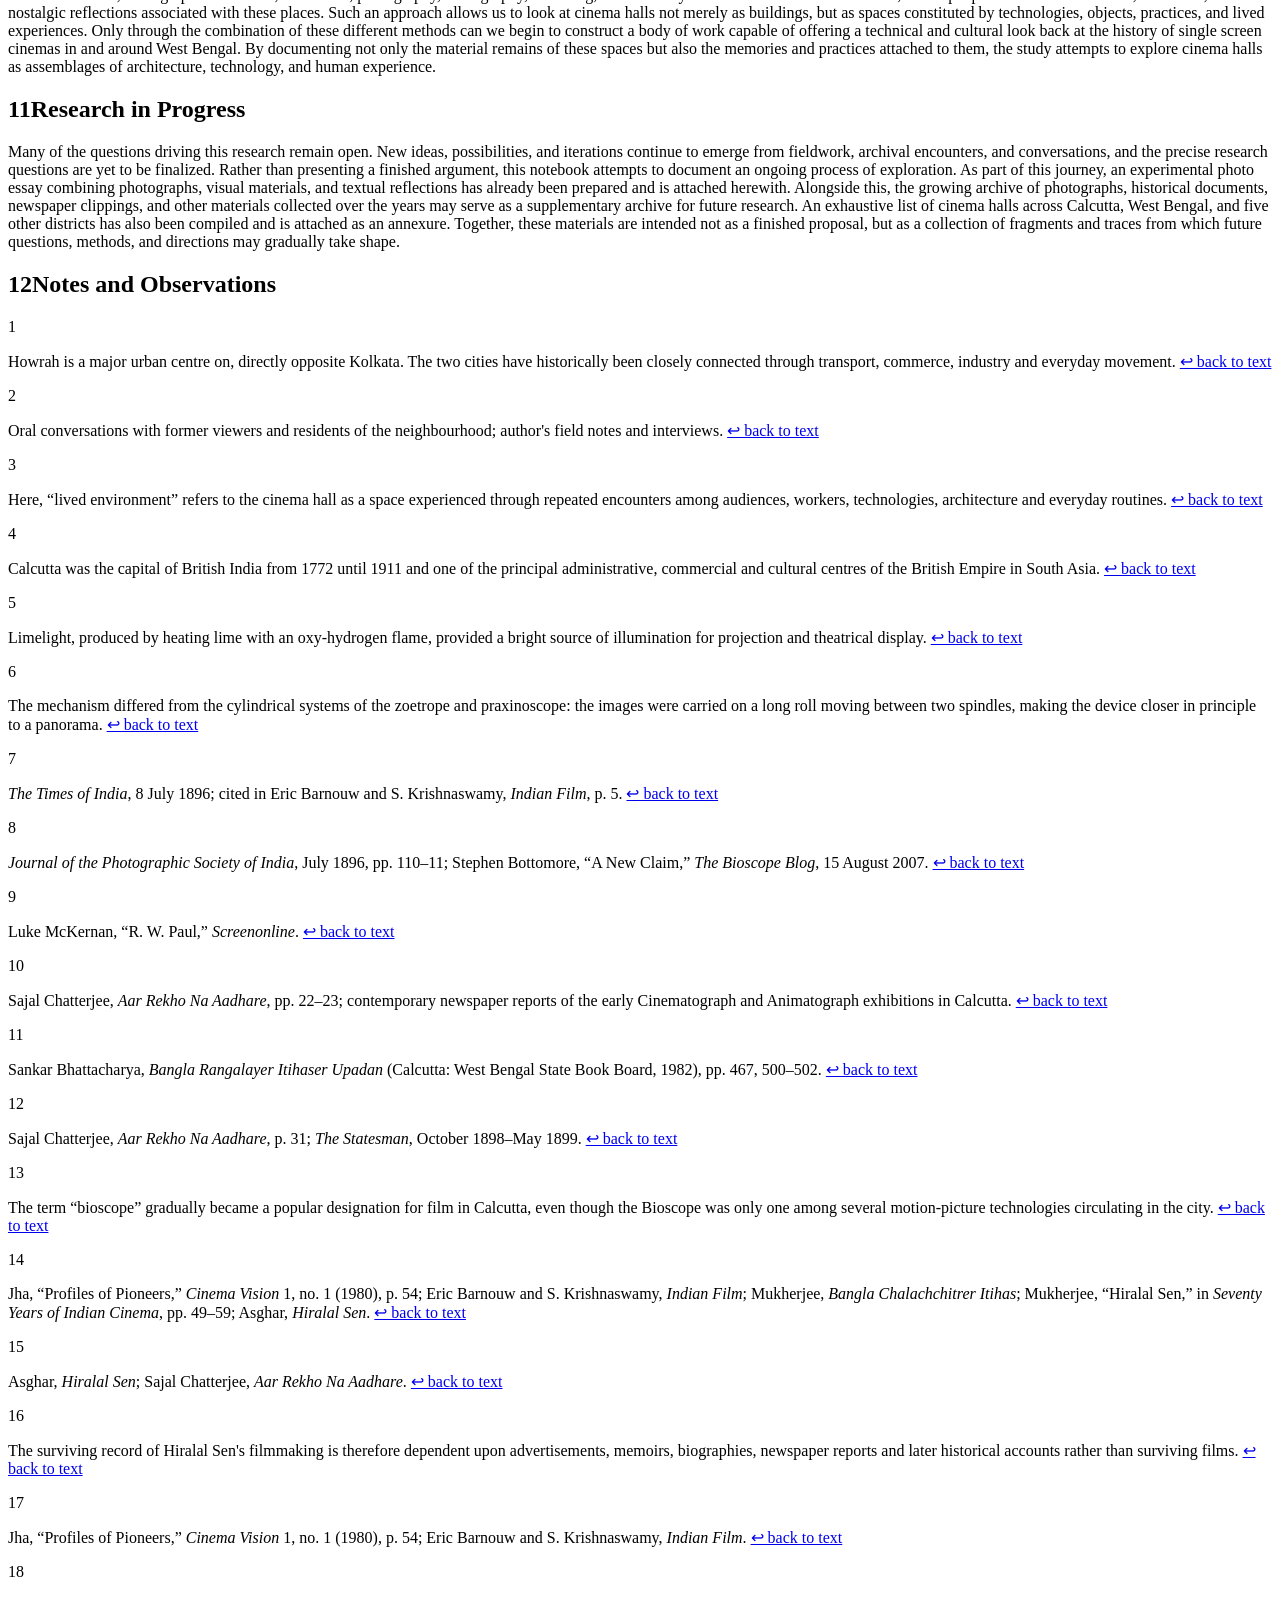
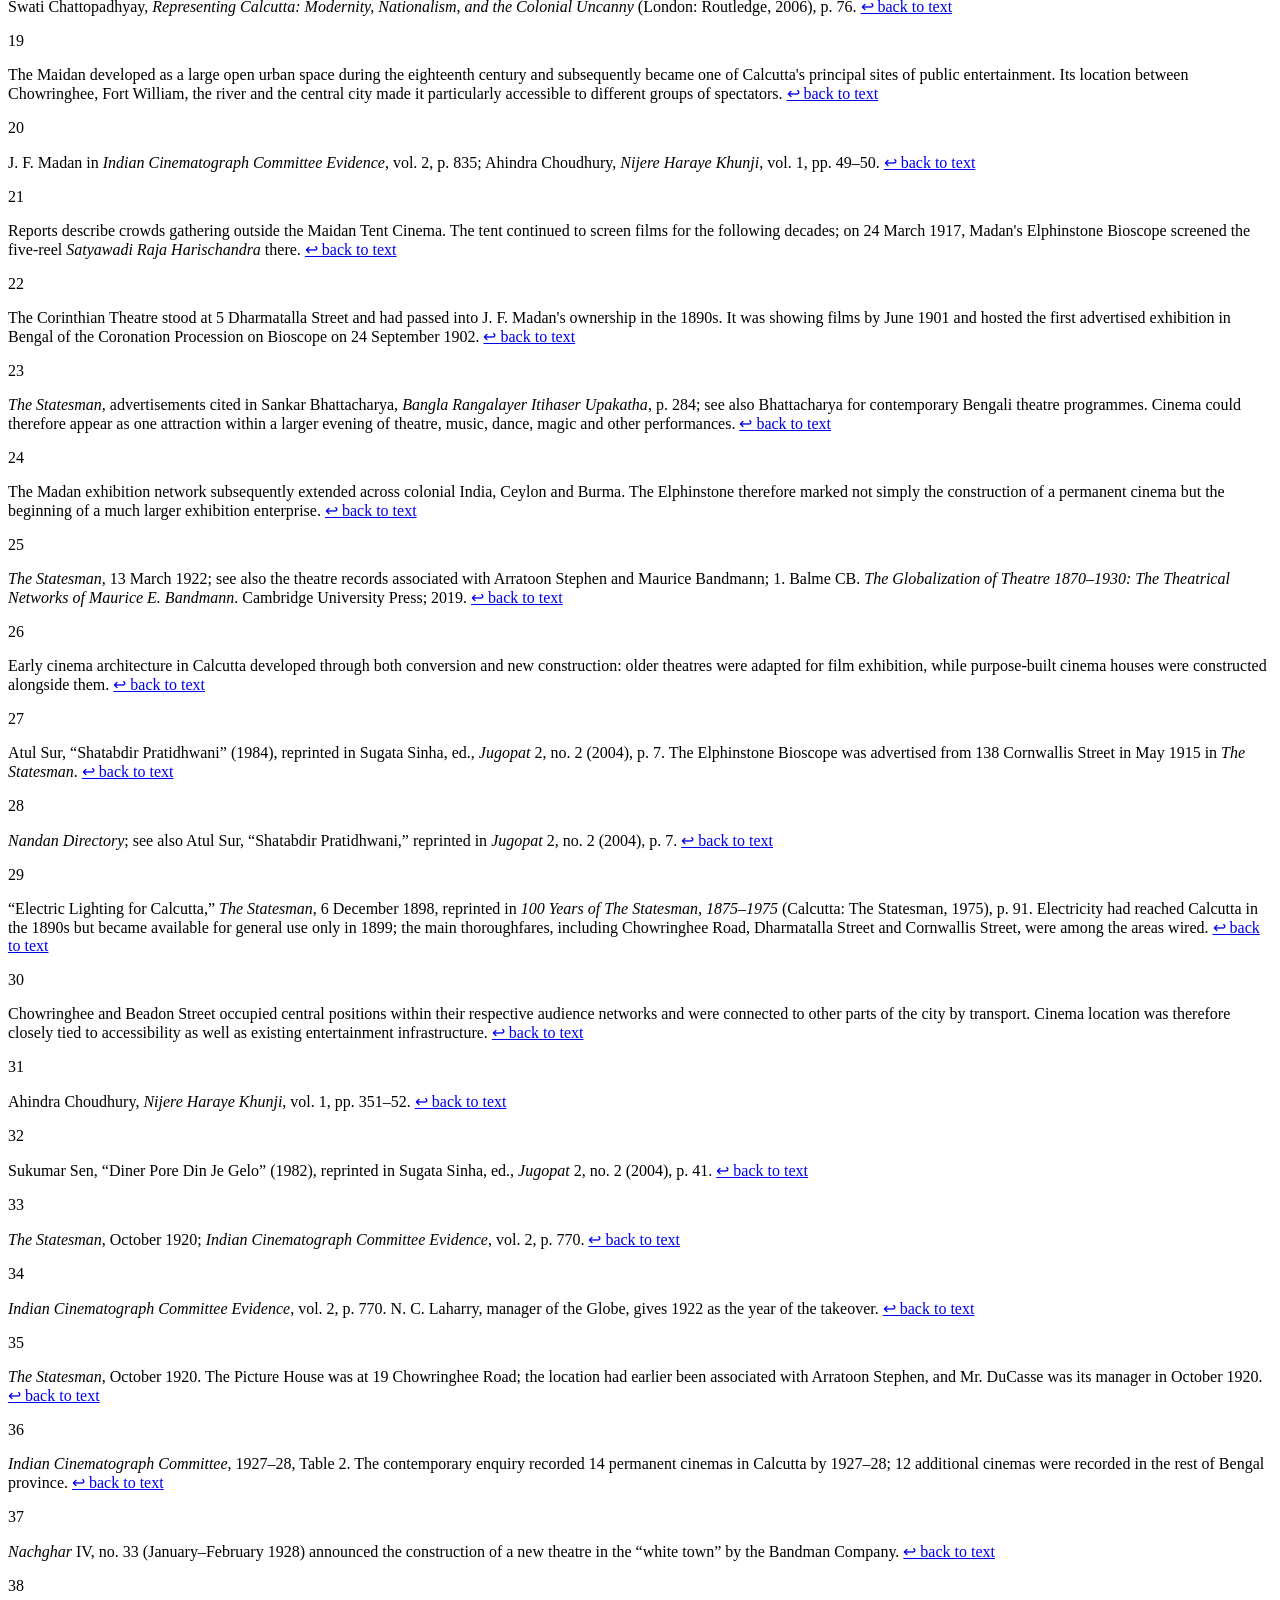
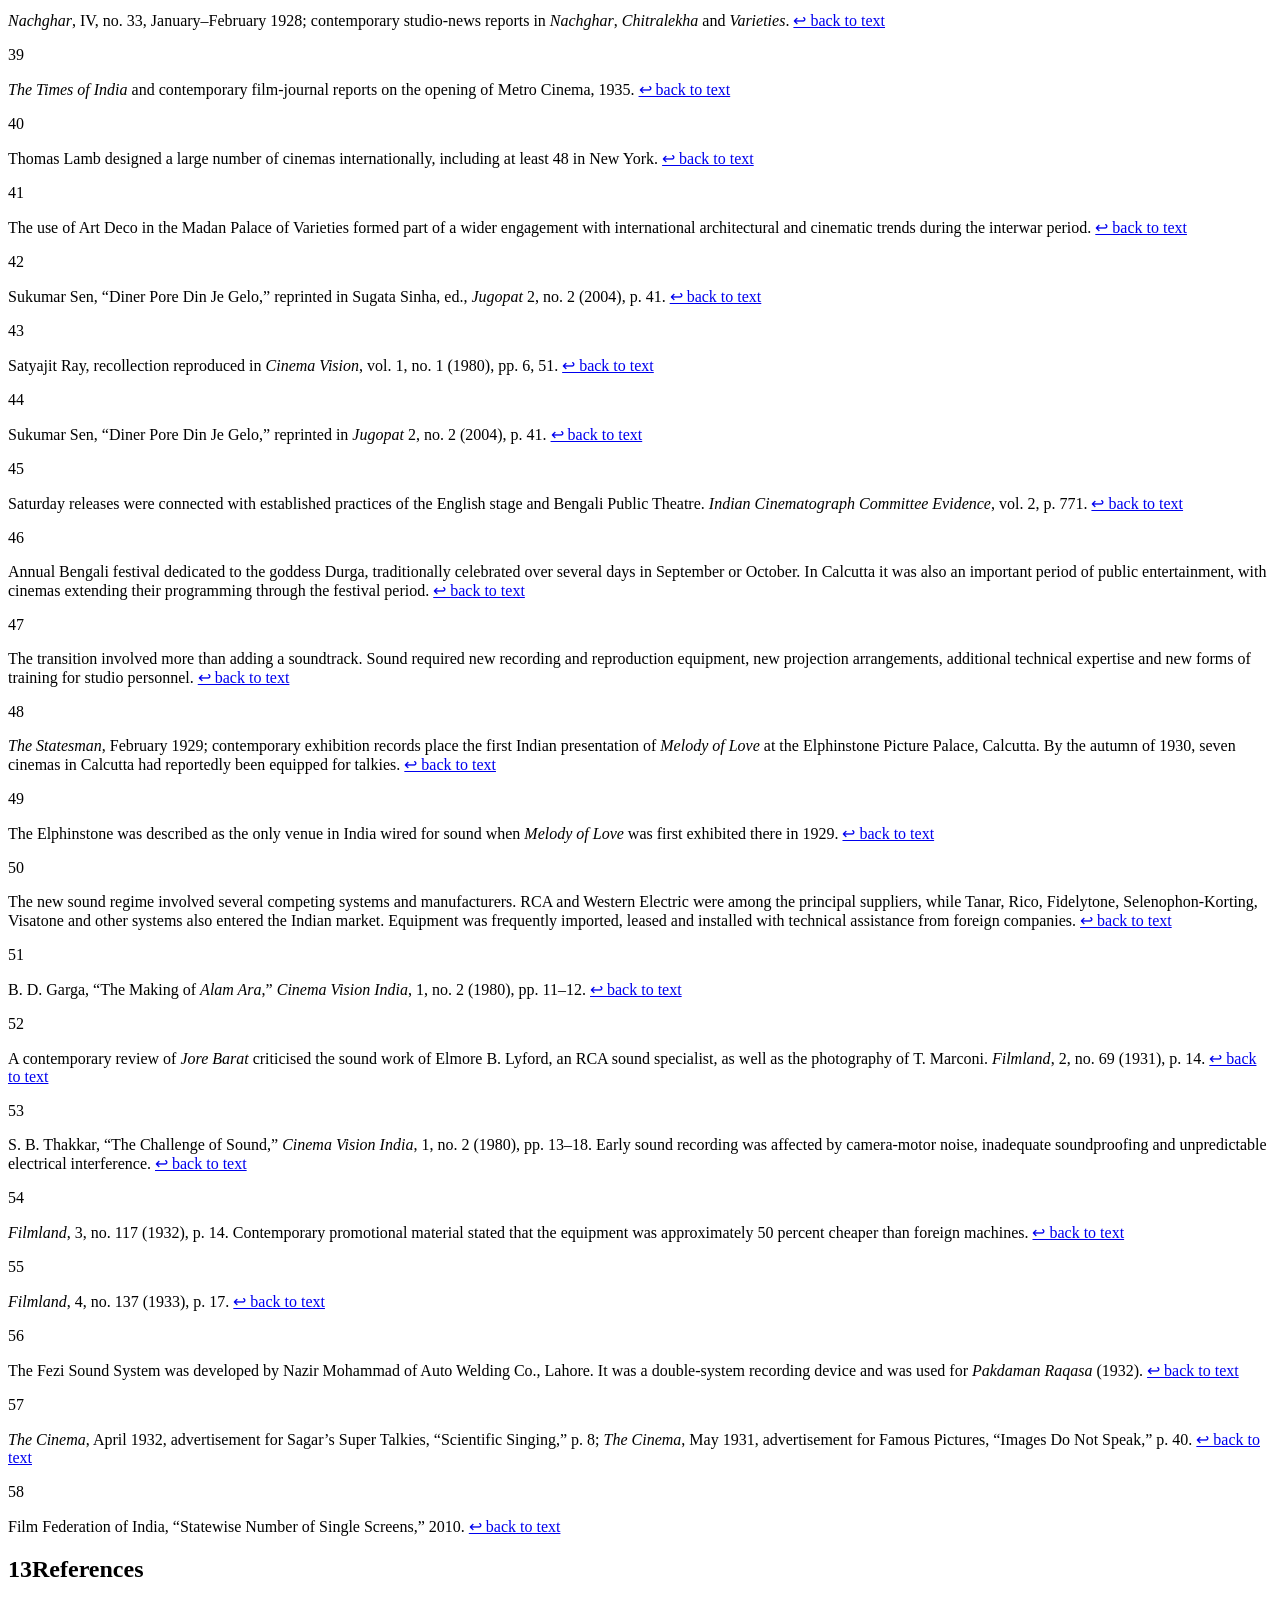
==== commit c6890e0e: "Create index.html" ====
--- a/index.html
+++ b/index.html
@@ -1,215 +1,252 @@
 <!doctype html>
 <html lang="en">
 <head>
-<meta charset="utf-8">
-<meta name="viewport" content="width=device-width,initial-scale=1">
-<title>project.single_screen — prototype</title>
-<link rel="stylesheet" href="style.css">
+  <meta charset="utf-8">
+  <meta name="viewport" content="width=device-width, initial-scale=1">
+  <meta name="description" content="project.single_screen — an ongoing design exploration into the disappearing cinemas of West Bengal.">
+  <title>project.single_screen</title>
+  <link rel="preconnect" href="https://fonts.googleapis.com">
+  <link rel="preconnect" href="https://fonts.gstatic.com" crossorigin>
+  <link href="https://fonts.googleapis.com/css2?family=IBM+Plex+Mono:wght@400;500&family=JetBrains+Mono:wght@400;500;600&family=Lora:ital,wght@0,400;0,500;1,400&family=Pridi:wght@400;500;600&display=swap" rel="stylesheet">
+  <link rel="stylesheet" href="style.css">
 </head>
 <body>
-
-<!-- HERO -->
-<section class="hero" id="home">
-  <div class="hero-media placeholder hero-placeholder">
-    <span>HERO · TYPE 03 — FULL-BLEED</span>
-    <small>Replace later with images/001.jpg</small>
+  <div class="progress-track" aria-hidden="true"><span id="progress-bar"></span></div>
+
+  <header class="hero" id="top">
+    <div class="hero-media" aria-hidden="true">
+      <img src="images/IMG01.jpg" alt="" class="hero-image">
+    </div>
+    <div class="hero-overlay"></div>
+    <div class="hero-content">
+      <div class="hero-title" data-text="project.single_screen">project.single_screen</div>
+      <div class="hero-meta">
+        <div class="hero-subtitle">an ongoing design exploration<br>into the disappearing cinemas of west bengal</div>
+        <div class="hero-author"><strong>Sourapravo Chatterjee</strong><br>PhD Scholar<br>Department of Design<br>IIT Hyderabad</div>
+      </div>
+    </div>
+    <div class="hero-scroll-cue">scroll to enter</div>
+    <div class="hero-brush" aria-hidden="true"></div>
+  </header>
+
+  <div class="reading-shell">
+    <aside class="sidebar" id="sidebar" aria-label="Sections">
+      <div class="sidebar-inner">
+        <div class="sidebar-label">contents</div>
+        <nav>
+          <a class="side-link" data-side-section="prologue" href="#prologue">Prologue</a>
+<a class="side-link" data-side-section="cinema-going" href="#cinema-going">Cinema-Going</a>
+
+<div class="side-group" data-side-section="technological-origins">
+  <div class="side-parent"><a href="#technological-origins">Technological Origins</a><button class="side-toggle" type="button" aria-expanded="false" aria-label="Expand Technological Origins"><span>+</span></button></div>
+  <div class="side-subs"><a class="side-sub" href="#arrival-of-cinema">Arrival of Cinema</a></div>
+</div>
+
+<div class="side-group" data-side-section="cinema-geographies">
+  <div class="side-parent"><a href="#cinema-geographies">Cinema Geographies</a><button class="side-toggle" type="button" aria-expanded="false" aria-label="Expand Cinema Geographies"><span>+</span></button></div>
+  <div class="side-subs"><a class="side-sub" href="#chowringhee">Chowringhee</a><a class="side-sub" href="#beadon-street">Beadon Street</a></div>
+</div>
+
+<div class="side-group" data-side-section="built-environment">
+  <div class="side-parent"><a href="#built-environment">Built Environment</a><button class="side-toggle" type="button" aria-expanded="false" aria-label="Expand Built Environment"><span>+</span></button></div>
+  <div class="side-subs"><a class="side-sub" href="#cinemas-in-the-twenties">Cinemas in the Twenties</a><a class="side-sub" href="#cinema-design">Cinema Design</a><a class="side-sub" href="#conditions-of-exhibition">Conditions of Exhibition</a></div>
+</div>
+<a class="side-link" data-side-section="sound-exhibition" href="#sound-exhibition">Sound &amp; Exhibition</a>
+<a class="side-link" data-side-section="technological-transition" href="#technological-transition">Technological Transition</a>
+<a class="side-link" data-side-section="cinema-memory" href="#cinema-memory">Cinema Memory</a>
+<a class="side-link" data-side-section="existing-scholarship" href="#existing-scholarship">Existing Scholarship</a>
+<a class="side-link" data-side-section="methodology" href="#methodology">Methodology</a>
+<a class="side-link" data-side-section="ongoing-research" href="#ongoing-research">Ongoing Research</a>
+<a class="side-link" data-side-section="notes-observations" href="#notes-observations">Notes &amp; Observations</a>
+<a class="side-link" data-side-section="references" href="#references">References</a>
+        </nav>
+      </div>
+    </aside>
+
+    <main class="article" id="article">
+      <div class="article-intro">
+        <p class="intro-kicker">project.single_screen</p>
+      </div>
+
+      <section class="content-section " id="prologue" data-section="prologue"><h2 class="section-heading"><span class="section-number">01</span>Prologue</h2>
+<p>If you want to reach my home, you have to get down at a bus stop called Parijat in Howrah, on the western bank of the Hooghly.<sup class="citation"><a id="cite-1-1" href="#note-1" aria-label="Open note 1">1</a></sup> For someone unfamiliar with the neighbourhood, the name might sound unusual. Parijat was, in fact, a single screen cinema hall that once stood at the heart of this modest locality in the twin city of Calcutta. For me, it is where my everyday life slowly took shape. Parijat was not merely a cinema hall, it was a landmark, a meeting point, and a way of locating oneself within the city. Even after the hall had closed, people continued to say, <em>“Parijat e namiye deben” (</em> <em>Drop me at Parijat).</em> When I was growing up, Parijat was already shut. I never bought a ticket or stood in its queue. I only saw it from outside. On my way to school, while returning home, while walking through the area, the building was always there. Closed. Quiet. A little worn down. It stood like a backdrop to my everyday movements. Most of what I know about Parijat Cinema came from listening. My father spoke about it. Elder neighbours spoke about it.<sup class="citation"><a id="cite-2-2" href="#note-2" aria-label="Open note 2">2</a></sup> They spoke of how the hall once looked during show timings, how crowded the area used to be. One story came up again and again. That Uttam Kumar, the matinee idol, once came to Parijat Cinema. That he stood on the balcony and waved at the crowd below. That people remembered the moment clearly, even after so many years. There were other stories too. Stories of power cuts during screenings. Of people clapping and shouting when the screen went dark. Stories of ticket blackers standing near the gate. Of evenings when the area around Parijat felt alive. In 2024, the hall was demolished, erased from the neighbourhood to make way for a residential complex being developed by a real estate company. That moment stayed with me. It was not only about Parijat. Around the same time, I noticed that other cinema halls were also disappearing. Some were being demolished. Some were being repurposed. Some were simply locked and left to decay. It felt as if an entire layer of everyday life was quietly being erased. I realised that what was disappearing was not only buildings, but also a way of watching films, a way of gathering, a way of spending time together. Cinema halls in these places were not only entertainment spaces. They were social spaces. They shaped daily routines, local economies, and shared experiences. This is where the enquiry began. I did not begin this work as a trained historian looking for gaps in archives. I began as someone who grew up next to a closed cinema hall. As someone who felt that these stories deserved to be recorded before they disappeared completely. I started visiting cinema halls across Howrah and other district towns. Some were still running. Some were barely surviving. Some had closed long ago. Some existed only as memories tied to bus stops, roads, or local names. I spoke to people who worked in these halls. I took photographs. I recorded videos. I wrote notes. I followed conversations on social media where people shared old photographs and memories. This project became interesting to me not only because it allowed me to understand my surroundings differently, but it helped me see cinema halls not as isolated buildings, but as part of everyday life. It made me aware of the labour that sustained these spaces, the memories they carried, and the countless experiences, relationships, and emotions that unfolded within and around them. What follows is not only a study of cinema halls. It is also a record of listening, observing, and returning to places that shaped ordinary lives. Including my own.  After three years of documenting, photographing, video recording, and interviewing, there was a handful of documents with me. There were some physical elements too, such as film tickets, posters, and other material objects. This formed the base of my doctoral research at the Department of Design, IIT Hyderabad, where I thought that this could be further developed and expanded into a deeper inquiry and examination. There were other things too. It was not only about documenting, my formal training in communication, media, and film studies has moved me towards a fondness for other kinds of explorations and iterations with cinema halls as well. Also, not only the single-screens, but also the multiplexes. They are also vanishing nowadays due to the emergence of newer media technologies like OTT and streaming platforms. Whatever has been discussed and ideated along with my supervisor so far is documented in the following sections. Beginning with a foundational history of when cinema came to the Indian subcontinent, particularly to our country, and how it spread across the cities and towns of West Bengal and Calcutta. However, the study may not remain area-specific or geographically bound to a particular state or district. It can become generic too, but that decision has not yet been made. So, we will proceed with the data we have at present, and we will see how this research finally takes shape, as it is an ongoing and continuous exploration of media culture, memory, and the collective viewing of cinema on screen.</p>
+
+<figure class="dissolve-figure" aria-labelledby="parijat-caption">
+  <div class="dissolve-stage">
+    <div class="dissolve-frame">
+      <img class="dissolve-image dissolve-a" src="images/IMG02.jpg" alt="Parijat Cinema, closed building" loading="lazy">
+      <img class="dissolve-image dissolve-b" src="images/IMG03.jpg" alt="Parijat Cinema site during demolition" loading="lazy">
+    </div>
   </div>
-  <div class="hero-overlay"></div>
-  <div class="hero-content">
-    <div class="eyebrow">PROJECT.SINGLE_SCREEN</div>
-    <h1>Single-Screen</h1>
-    <p>an ongoing design exploration into the disappearing cinemas of West Bengal</p>
-    <div class="scroll-label">SCROLL TO ENTER</div>
+  <figcaption id="parijat-caption">Parijat Cinema: between a closed past and a vanishing site.</figcaption>
+</figure>
+
+</section>
+<section class="content-section " id="cinema-going" data-section="cinema-going"><h2 class="section-heading"><span class="section-number">02</span>Going to the Movies</h2>
+<p>Long before television, video, and digital platforms entered everyday life, cinema halls were the most consistent sites of mass entertainment. They hosted not only films but also habits. Evenings were planned around show timings. Weekends were marked by new releases. Cinema-going in Bengal was historically a collective experience. The architecture of the single-screen hall encouraged this collectivity. Large auditoriums, fixed seating arrangements, balconies, stalls, and shared foyers brought together people from different backgrounds, even when class distinctions were clearly marked through ticket prices and seating zones. Audiences reacted together. Applause, whistles, silence, laughter, and anger moved across the hall. This collective spectatorship created a sense of participation that extended beyond the screen. Cinema halls were also places where social boundaries were negotiated. Gender, class, age, and respectability shaped who came to the hall, when they came, and where they sat. Certain shows were considered suitable for families, others for male audiences. Morning shows, matinees, and night shows carried different social meanings. Importantly, the ecosystem was not anonymous. Regular viewers recognised staff members, projectionists, ticket sellers, ushers, and light operators. The cinema hall, then, was a lived environment<sup class="citation"><a id="cite-3-3" href="#note-3" aria-label="Open note 3">3</a></sup> where social relations were enacted repeatedly over time. Any attempt to understand cinema’s role must begin from this lived dimension.</p>
+</section>
+<section class="content-section " id="technological-origins" data-section="technological-origins"><h2 class="section-heading"><span class="section-number">03</span>Technologies of Amazement</h2>
+<p>Cinema arrived early in Bengal, particularly in Calcutta, where colonial infrastructure, commercial capital, and cultural institutions created favourable conditions for film exhibition. Calcutta was the second city of the Empire then.<sup class="citation"><a id="cite-4-4" href="#note-4" aria-label="Open note 4">4</a></sup>So, it was of no surprise that the amusement technologies or machineries related to visual culture that were available in London at that point of time, during the eighteenth and nineteenth centuries, were also to be found in Calcutta. There were several kinds of items or instruments that were brought to Calcutta by various Englishmen, and they were successfully exhibiting these kinds of visual attractions in and around the city. In one such advertisement, in early 1845, Messrs. C. and J. Trood from London advertised a packed programme showing the new oxy-hydrogen microscope, followed by a Biscenascope show with the help of Drummond’s light, which was followed in turn by “Magnificent Transparent Dissolving Views!” (<em>The Bengal Hurkaru</em>, February 19, 1841). It was shown at the famous Sans Souci Theatre. To elaborate on the technical terms a bit, these can be related to the magic lantern technology that was prevalent at that time. The dissolving views were a technique perfected in 1818, and they enabled audiences to see one image dissolve into the subsequent image after projection. The Biscenascope was a further development in the method of presenting these dissolving views, since it involved a magic lantern with at least two optical units, each with its own lens and light source. As one image was replaced by another, the light sources could be correspondingly dimmed and brightened. This created a sense of continuity across images, rather than showing two different images with a cut-like effect. Oxy-hydrogen and Drummond’s light were basically references to limelight.<sup class="citation"><a id="cite-5-5" href="#note-5" aria-label="Open note 5">5</a></sup>It was a form of illumination that transformed the possibilities of visual entertainment. It made the dissolves between images much smoother, enabling, with its brighter and steadier light, the projection of microscopic views of the sub-visible world, and it became the key method of illuminating buildings until the arrival of electricity.<sup class="citation"><a id="cite-29-6" href="#note-29" aria-label="Open note 29">29</a></sup> So, this was the primary innovation, the limelight. All of these improvements were ultimately proto-cinematic, we can say, in their very nascent stage. They created a sense of narrative development in time and space. The Troods’ show in Calcutta, therefore, brought together a variety of recent technological breakthroughs in visual entertainment into one amalgamated show. This show at the Sans Souci Theatre included 21 views, of which five were clearly meant to present a sense of continuity in time and space. They were “Cornhill, with the Old Royal Exchange,” the Exchange up in flames, the ruins of the Exchange after the fire, Prince Albert laying the foundation stone (embracing many excellent portraits), and the New Royal Exchange. Among them, the only local view was “Gungatree, the Sacred Source of the Ganges,” sharing its place in the line-up of slides with views of Constantinople and the Rhine, “Last Interview of Louis XVI with Family,” Dieppe Harbour, and Byron’s Dream. The ticket prices were not at all cheap in 1845, at Rs. 5 for the boxes, Rs. 4 for the stalls, and Rs. 2 for the pits, possibly affordable only by the poorer soldiery. These could be purchased at prominent European hotels in Calcutta. <em>The Bengal Hurkaru</em> reviewed one of these shows, and the review goes like this.</p>
+<blockquote class="quote-block"><p>The apparatus, which is on the principle of an enormous triple magic lantern, lit by the Drummond or Limelight, was placed behind the governor-general’s box and threw its pictures upon a screen occupying the whole front of the stage. In many instances, these pictures, which were beautifully executed and brilliantly colored, covered the entire surface of the screen, and had a most illusive effect, which was much heightened by the performance of appropriate music during the period of their exhibition. In most cases, the melting of one scene into another was perfection itself, and seemed like the effect of magic.... A series of folk dancers provided much amusement. Not the least interesting part of the exhibition was the very curious and beautiful Chinese fire-works, the formation of which was certainly a Chinese puzzle to the spectators; even as regards their appearance only, they must be seen to be understood. [...] This exhibition will assuredly become a very popular one. [...] It is pleasant to be enabled to say that there was no row last night, nor was any advantage taken of the twilight which prevailed for the perpetration of practical or other jokes, but all went off in a most orderly and decorous manner. (<em>The Bengal Hurkaru</em>, September 13, 1845)</p></blockquote>
+<p>This review clearly shows the variety entertainment format, the novelty of watching images projected on a screen, and the remarkable illusion of watching visuals dissolve into one another, as well as a hint of the social composition of the audience, suggesting that the dimmed lights may have been the occasion for rowdy behavior by those in the pits. These shows continued into the 1850s with one commercial photographer, J. W. Newland, who came into prominence and received favorable reviews in the local press, including <em>The Bengal Hurkaru</em> (February 12, 1851). Along with the wide range of photographic goods that were being advertised for sale in the Calcutta newspapers, retailers also advertised phantasmagoria lanterns, complete with sets of dissolving views, moveable slides, astronomical slide sets, and the lucernal microscope, also with a slide set for projection (<em>The Bengal Hurkaru</em>, June 23, 1845). Some other instruments, such as the Panoramic Machine, or Print Examiner, were also advertised by the prominent booksellers <em>Thacker, Spink and Company</em>. The details were as follows.</p>
+<blockquote class="quote-block"><p>This is an entirely new invention for the purpose of showing off small pictures, sketches, drawings, or paintings. When a series of Views are exhibited, they are tacked on to a piece of calico to any length, and wound round two rollers, which are inserted horizontally inside the machine. On looking through the lens at the back the view is reflected, magnified in front with such vividness and the perspective so perfectly thrown out that it appears as if the real object were looked at. By turning a handle at the back, the views may be moved so as to be seen from end to end. Single Prints and Paintings may also be put in for inspection. Persons fond of drawing and painting will find an endless source of amusement in this instrument, while for families where there are juveniles, its attractions are immense. They are made to accommodate pictures, 6 inches, 9 inches, and 12 inches in height and are very handsome in appearance. (<em>The Bengal Hurkaru</em>, March 15, 1853)<sup class="citation"><a id="cite-6-7" href="#note-6" aria-label="Open note 6">6</a></sup></p></blockquote>
+<p>Thus, we can see that the arrival of film was a matter of course. The routes already plotted by several colonial networks allowed the circulation of the latest foreign or European technologies into Calcutta within a very short time lag. In this way, film arrived in Calcutta very soon after it was introduced in Europe. Here we are talking about Thomas Edison’s Kinetoscope, which was introduced in Europe in the summer of 1894, with a show in Paris. The first Kinetoscope parlour opened in London on 17 October 1894. This inspired the Lumière brothers, who publicly unveiled their Cinématographe in Paris in December 1895, with the first Cinématographe screening in London taking place in February 1896.</p>
+</section>
+<section class="content-section subsection" id="arrival-of-cinema" data-section="arrival-of-cinema"><h3 class="section-heading subheading"><span class="section-number">3.1</span>The Arrival of Cinema in the East</h3>
+<p>After their iconic screening in Paris, the Lumière brothers started sending their representatives across the globe. In July 1896, Lumière representative Marius Sestier organized the first recorded public screening of cinema in India at Bombay’s Watson’s Hotel.<sup class="citation"><a id="cite-7-8" href="#note-7" aria-label="Open note 7">7</a></sup>While Bombay’s claim has remained an established part of cinema history as the first recorded public screening of film in India, there is fleeting evidence suggesting that screenings in Calcutta have predated the official Cinématographe event in Bombay.<sup class="citation"><a id="cite-8-9" href="#note-8" aria-label="Open note 8">8</a></sup>The earliest of these can be dated back to July 1896, when an article published in the <em>Journal of the Photographic Society of India</em> gave an account of having witnessed Edison’s Kinetoscope. In the article the editor tells us that, while projected cinema shows were by then an established fact, he had seen moving pictures of a different kind in India some months earlier:</p>
+<blockquote class="quote-block"><p>I had an opportunity last cold weather of viewing Edison’s kinetescope [sic] in Calcutta. It was certainly extraordinary because it depicted what I have just been describing. But the pictures were too small and the duration of the scene too short, to altogether satisfy me. Looking down through an object glass into a breast-high box one was first conscious of a whirring sound, then a sparkling light, and presently a picture about 2 in. square appeared […] Having caught the hang of it, I was about to settle down comfortably to a good view when the whirring suddenly ceased, out when the lamp, and I appealed to the showman. There’s nothing gone wrong – that’s all he said. Oh! That’s all is it? It looks very indistinct, and the movements are too rapid to be grasped with advantage. Mayn’t I have it all over again? The operator was very obliging, and I had a second performance. […] the scene was stirring enough in all conscience, and I gathered that it took a continuous chain or band of 1400 celluloid positives to represent it. This band ran under an illuminated screen below which was an electric lamp – and to bring out the scene required a special camera invented by Edison. But the large moving pictures I have described is, I take it, an advance on this kinetescope [sic] idea of Edison’s – and a very remarkable advance it seemingly is.</p></blockquote>
+<p>Although the writer does not mention the date when he saw this film, he does state that it was, ‘last cold weather’, which would suggest the months at the turn of 1895 to 1896. So, this viewing of the Kinetoscope pre-dates India’s first film projection by several months, and therefore this is apparently the first appearance of moving pictures in India, and perhaps in Asia as a whole. The next reference to the cinema in Calcutta can be found in a Bengali biography of much hailed pioneer filmmaker Hiralal Sen. That refers to an advertisement in the English daily, <em>The Statesman</em>, on January 15, 1897, announcing the arrival of the Cinematograph:</p>
+<blockquote class="quote-block"><p>Mr Hudson is now bringing out from Europe the latest scientific illusion, called the cinematograph. […] This novelty will be exhibited at the Theatre Royal on Wednesday next, the 20th instant.</p></blockquote>
+<p>On January 26 the same year, there was an Animatograph screening by Mr. Arthur Sullivan at the Ninth Annual Exhibition of the <em>Photographic Society of India</em>. From the report published on the <em>Statesman and Friend of India</em>, January 27, 1897, it appears that a few screenings were held at the venue. As in London, the Animatograph had followed soon the paths of the Cinematograph into Calcutta. The Animatograph was another name for Robert Paul’s Theatrograph,<sup class="citation"><a id="cite-9-10" href="#note-9" aria-label="Open note 9">9</a></sup>which was first shown publicly in London in February 1896, around the same time the Cinematograph had been shown in London in the Royal Polytechnic on Regent Street. In Calcutta too, after the first exposition, for Sullivan and his Animatograph the next destination was quite obviously the Bengali Public Theatre. His next appearance was at Minerva Theatre on January 31.<sup class="citation"><a id="cite-10-11" href="#note-10" aria-label="Open note 10">10</a></sup>There are also references to Cinematograph shows held in Classic Theatre in March and April 1898 by some Reiley.<sup class="citation"><a id="cite-11-12" href="#note-11" aria-label="Open note 11">11</a></sup>But one had to wait till October 1898, for cinema to officially burst onto the Calcutta scene. The man behind these shows was one J. J. Stevenson, another travelling showman who started his Calcutta journey with Bioscope screenings at the revered Star Theatre.<sup class="citation"><a id="cite-12-13" href="#note-12" aria-label="Open note 12">12</a></sup> Local newspaper reports suggest that from this very time, film shows were held in theatres in both the native (Minerva, Classic, Star) and the European towns (Theatre Royal, Opera House) of Calcutta as part of a variety entertainment programme along with theatrical productions. From this discussion, it is evident that several screen technologies arrived in Calcutta around the same time. In these years, newspaper advertisements refer to at least four different technological apparatuses showing moving pictures in Calcutta, namely – the Cinematograph, the Animatograph, the Bioscope and the Kinetoscope – all brought in by different itinerant exhibitors. Newspapers regularly advertised the sale of screen technologies in the early 1900s, including “Chronograph…Bioscopes, Cinematographes, Animatographs” along with film stock and medical equipment by the Anglo-American Bioscope Company, and “Bioscopes, Films and Accessories” by the Great Eastern Hotel Company, “the sole agents in India” of Pathé Frères. Significantly, these technologies arrived in the city independent of Bombay, suggesting that Calcutta was on a separate circuit, and the same groups did not necessarily find their way to both cities. Within the first decade of the next century several local travelling cinema troupes popped up. These showed in the city and in the suburbs. The most notable among these include Hiralal Sen’s Royal Bioscope, A. Ganguly’s Electric Theatre, Kumar Gupta’s London Bioscope, Chatterjee Brothers’ Imperial Bioscope, Calcutta Bioscope, Wellington Bioscope, Globe Trotter Bioscope, Monarch Bioscope, Capital Bioscope and Anadi Bose’s Aurora Cinema Company. The owners of these travelling cinemas were citizens from all over Bengal and mostly Calcutta, and this list, which is by no means exhaustive, indicates how widespread bioscope<sup class="citation"><a id="cite-13-14" href="#note-13" aria-label="Open note 13">13</a></sup>fever had become within the first decade of its arrival in Calcutta. But the most prominent of these travelling cinemas was undoubtedly Hiralal Sen’s Royal Bioscope Company formed along with his brother Motilal Sen. Hiralal is a romantic figure in the history of ‘Indian cinema’, particularly in Calcutta where he is accorded iconic status as the founding figure of Indian cinema.<sup class="citation"><a id="cite-14-15" href="#note-14" aria-label="Open note 14">14</a></sup>Tales around of his achievements, struggles and untimely death in suffering. His achievements remain the stuff of legend, the filmography is contested but none of his films remain for us to see. There are several accounts of how Sen picked up the art of filmmaking, but the most stable narrative is that he learnt to operate the equipment and picked up techniques of filmmaking while assisting Mr. Stephens/ Prof. Stevenson in his exhibitions. Other accounts state that Sen learnt filmmaking from Father Eugene Lafont while studying at St Xavier’s College, Calcutta.<sup class="citation"><a id="cite-15-16" href="#note-15" aria-label="Open note 15">15</a></sup>Lafont is said to have experimented with imaging technologies in his laboratories, including the magic lantern, using those as educational tools through the late nineteenth century. Hiralal started out independently, and again there are conflicting narratives of how he acquired his equipment. One version claim that he imported a camera and projector from Warwick Trading Company in London, while another suggests that he bought the equipment off Stephens/Stevenson when the latter sold it off and returned to London. By 1900, Sen had started to shoot actualities. These were mainly shots of Calcutta, street scenes, processions, etc. According to some accounts Sen also started making advertising films around 1903. He is credited by several sources as having made one feature length film, <em>Alibaba and the Forty Thieves (1903)</em>, while others dispute the length of this film and its generic status. Sen would certainly have filmed this on the Classic Theatre stage but as the film has not survived it cannot be ascertained whether this was indeed a film in its own right, or a filmed version of the Bengali play that ran to packed houses at Classic Theatre. Hiralal Sen appears to have been a prolific filmmaker producing several films until 1913, until he faced bankruptcy. His mythic achievements, however, cannot be open to scrutiny as none of his films survived.<sup class="citation"><a id="cite-16-17" href="#note-16" aria-label="Open note 16">16</a></sup>They were all destroyed in a devastating fire in 1917. While Sen takes precedence in the available histories, he was by no means the only pioneer making films in the 1900s. The Elphinstone Bioscope Company, owned by J. F. Madan, started producing newsreels made by Jyotish Sarkar. Sarkar had worked with Pathé before he joined the Madans in the early 1900s and had reportedly toured Southeast Asia with Pathé.<sup class="citation"><a id="cite-17-18" href="#note-17" aria-label="Open note 17">17</a></sup></p>
+</section>
+<section class="content-section " id="cinema-geographies" data-section="cinema-geographies"><h2 class="section-heading"><span class="section-number">04</span>Cartographies of Cinema in the City</h2>
+<p>The nineteenth century city of Calcutta could be roughly divided into two main zones: the European ‘white’ town<sup class="citation"><a id="cite-18-19" href="#note-18" aria-label="Open note 18">18</a></sup>that developed around the central business, administrative and judicial hub of Dalhousie Square and expanded southwards, and the native Indian town, situated north of Dalhousie Square and inhabited by locals. Accordingly, two separate entertainment zones emerged in the rapidly urbanizing city of Calcutta. The European center of entertainment developed along Chowringhee Road, south of Dalhousie Square. Businesses, government offices, courts, the main European markets and European residential areas were all located in the vicinity of Chowringhee Road, as were army camps and the port of Calcutta. The other public site of entertainment in the city was situated in the heart of the Indian town in north Calcutta, on and around Beadon Street.</p>
+</section>
+<section class="content-section subsection" id="chowringhee" data-section="chowringhee"><h3 class="section-heading subheading"><span class="section-number">4.1</span>Chowringhee</h3>
+<p>In the nineteenth century Chowringhee was primarily a residential district inhabited by Europeans. Chowringhee Road grew to become one of the most important arteries in the city connecting the central business and administrative district of Dalhousie Square to the southern parts of the city where the city was developing. To the west of Chowringhee Road lay the Maidan, a large green expanse that had been transformed into an urban park through the eighteenth century, and further west, beyond the Maidan, was the river and the port. The area started to develop rapidly by the late nineteenth century, and several shops and theatres appeared on the eastern side of Chowringhee Road. The Calcutta Maidan is, even today, the largest urban piece of land in the city.<sup class="citation"><a id="cite-19-20" href="#note-19" aria-label="Open note 19">19</a></sup> Through the nineteenth century it had also grown into a major site of public entertainment in the city. Travelling circuses pitched tents every winter, from at least as far back as the 1870s. In the light of this heritage, unsurprisingly, the Maidan also became the site of India as well as Asia’s first purposely built permanent cinema theatre. In 1902 J. F. Madan started a regular tent cinema show.<sup class="citation"><a id="cite-20-21" href="#note-20" aria-label="Open note 20">20</a></sup>Actor Ahindra Choudhury recalls that the tent was on the eastern fringes of the Maidan. This means the Madan tent was easy access from New Market and shops on Chowringhee Road to the east. It was also walking distance from the Fort and the Calcutta port to the west, and from the business and administrative district of Dalhousie to the north. Madan’s tent cinema became an instant hit amongst Calcuttans<sup class="citation"><a id="cite-21-22" href="#note-21" aria-label="Open note 21">21</a></sup>of all classes and today we come across reports of crowds queuing outside the Tent Cinema to see films, including Nitin Bose, the celebrated cinematographer and filmmaker from New Theatres. J. F. Madan also owned another theatre in the surrounding, the Corinthian Theatre<sup class="citation"><a id="cite-22-23" href="#note-22" aria-label="Open note 22">22</a></sup>off the northern edge of Chowringhee and just outside the limits of the white town.</p>
+</section>
+<section class="content-section subsection" id="beadon-street" data-section="beadon-street"><h3 class="section-heading subheading"><span class="section-number">4.2</span>Beadon Street</h3>
+<p>Around the same time a vibrant film culture was developing in the Bengali entertainment district in the northern part of the city, in theatres in the Cornwallis and Beadon Street area. In the theatres of Beadon Street short plays, dances, musical performances and magic shows were a regular feature of the programme, performed before the main play, or in intervals. This mix of programming that prevailed in the Bengali Public Theatre at the time easily allowed the inclusion of cinema as a novel entertainment form.<sup class="citation"><a id="cite-23-24" href="#note-23" aria-label="Open note 23">23</a></sup>From 1897 film started to figure in theatre programmes, especially in the programmes of Classic Theatre, whose proprietor Amadendra Nath Dutt was continually looking for innovative means of attracting audiences to his theatre. By the end of 1898, all the key stages in Beadon Street had hosted exhibitions of the moving image, including Minerva, Classic, Emerald, Star and Bengal Theatres.</p>
+</section>
+<section class="content-section " id="built-environment" data-section="built-environment"><h2 class="section-heading"><span class="section-number">05</span>Cinema as Built Environment</h2>
+<p>In 1907 J. F. Madan inaugurated the Elphinstone Picture Palace, across the road from the Maidan. It was located at 5/1 Chowringhee Place, just off Chowringhee Road and behind the Hogg Market – the primary European market in the city. The Elphinstone was South Asia’s first permanent cinema theatre modelled on the picture palaces that were being built all over America, and it was the first of several cinema theatres that came up in the Chowringhee neighborhood over the next three decades.<sup class="citation"><a id="cite-24-25" href="#note-24" aria-label="Open note 24">24</a></sup>Its inauguration also marked the beginning of Madan’s exhibition chain that stretched across colonial India, Sri Lanka (formerly Ceylon) and Burma. A second theatre opened in 1908 at 4-B, Chowringhee Place, opposite the Elphinstone. This was the Empire Theatre built by Arratoon Stephen, in partnership with Maurice Bandmann.<sup class="citation"><a id="cite-25-26" href="#note-25" aria-label="Open note 25">25</a></sup>This growth was mirrored in north Calcutta around the Bengali theatre arena. Some of these cinemas were originally built for theatres and gradually converted into cinemas, others were newly built.<sup class="citation"><a id="cite-26-27" href="#note-26" aria-label="Open note 26">26</a></sup>In his memoir Shatabdir Pratidhwani, recalling his earliest cinema experiences historian Atul Sur recollects that the site at 138, Cornwallis Street, (in north Calcutta, just off Beadon Street) was an empty field in his childhood.<sup class="citation"><a id="cite-27-28" href="#note-27" aria-label="Open note 27">27</a></sup>One winter a circus pitched a tent on the field, he says, and after they left in the summer the Madan Company pitched their tent and started film showings under their banner of Elphinstone Bioscope. Sur added that the tent house showed films for a long time until it burnt down, it was only after this that the permanent cinema house was constructed and named Cornwallis Theatre. The Cornwallis was the first permanent cinema theatre in north Calcutta. The first Bengali feature film, <em>Bilwamangal</em>, produced by Madan, was released at the Cornwallis Theatre on November 1, 1919.<sup class="citation"><a id="cite-28-29" href="#note-28" aria-label="Open note 28">28</a></sup>Subsequently, the Cornwallis showed all the Madan Bengali productions until 1926, when actor-director Shishir Kumar Bhaduri leased the venue for his theatrical productions. The Madans built another cinema next to Cornwallis, the Crown, which was operational at least from 1925. The first Bengali film released at the Crown was <em>Dharmapatni</em>, on May 29, 1926. It was written by well-known Urdu writer Aga Hashr Kashmiri, directed by Jyotish Banerjee and starred famous young stage actor Durgadas Banerjee. There are several reasons why new cinema theatres were clustered in these two locations through the 1910s and 1920s. First, the two neighborhoods were established hubs of entertainment in the city, and therefore exhibitors could use existing theatres to organize screenings. In addition to infrastructure these centers offered a readily available audience. Secondly and most importantly, the availability of electricity on and around Chowringhee Road and Beadon Street facilitated the growth of the cinema. Permanent cinemas with daily shows required a steady supply of electricity unlike travelling cinemas, which held occasional shows and could work on mobile generators. While electricity had come to Calcutta in the 1890s it was not until 1899 that it was available for general use. Areas along the main thoroughfares of the city were wired up, including the arterial roads of Chowringhee Road, Dharmatalla Street and Cornwallis Street. Further, both these areas had transport links to other parts of the city, and this helped to get in audiences.<sup class="citation"><a id="cite-30-30" href="#note-30" aria-label="Open note 30">30</a></sup>Managers also lobbied for, and thereby facilitated, infrastructural growth to draw in audiences. A good example of this is the arrangements made for public transport. Ahindra Choudhury discusses the problems of late-night transport to outer parts of the city, especially to the southern parts, where the Bengali middle class was increasingly moving to by this time.<sup class="citation"><a id="cite-31-31" href="#note-31" aria-label="Open note 31">31</a></sup>Evening shows at the theatre continued until midnight or later. Choudhury mentions that Star Theatre organized special buses to Bhowanipore and Kalighat in south Calcutta for their customers to return home after these late-night shows. Bus tickets were sold along with show tickets and Star used the added facility of late-night transport as an incentive to lure customers from the expanding southern parts of the city.</p>
+</section>
+<section class="content-section subsection" id="cinemas-in-the-twenties" data-section="cinemas-in-the-twenties"><h3 class="section-heading subheading"><span class="section-number">5.1</span>Cinemas in the Twenties</h3>
+<p>By the late twenties new permanent cinemas were being built in both these areas. Reminiscing about the cinema, Sukumar Sen, linguist, writes that as far as he could recall there were five permanent cinema theatres in the city in 1919-20.<sup class="citation"><a id="cite-32-32" href="#note-32" aria-label="Open note 32">32</a></sup>These were Picture House, at the crossroad of Chowringhee Road and Lindsay Street, The Globe, off Lindsay Street and across the south entrance of New Market, the Elphinstone Picture Palace just north of New Market; and the Albion Theatre, north of Elphinstone, on Corporation Street. The fifth theatre he refers to was Ripon Theatre in Thanthania, in the Indian part of the city. Sukumar Sen’s memory however does not serve him accurately as he does not bring up the Empire Theatre, which was showing films from 1908. The other omissions in Sen’s reminiscences are the north Calcutta cinemas, which were already in operation by that time. The Globe, which was in fact known as the Grand Opera House at that time, had been a nineteenth century theatre patronized by elite Europeans.<sup class="citation"><a id="cite-33-33" href="#note-33" aria-label="Open note 33">33</a></sup>It had been converted into a full-fledged cinema by 1920. An advert in October 1920 in <em>The Statesman</em> refers to the venue as both Grand Opera House and The Bijou Ltd., and the currency of both names with the audience suggests that the name change had been newly effected. The cinema was bought over by Globe Theatres Ltd. in 1922 and changed its name to The Globe.<sup class="citation"><a id="cite-34-34" href="#note-34" aria-label="Open note 34">34</a></sup> By this time Madan also owned several cinemas in Bombay, both directly, and in partnership with Bandmann, and we can understand that Madan was using his war profits not just for feature film production but also in expanding the pan-Indian exhibition business. By 1927, at the time of the Indian Cinematograph Committee (ICC) Enquiry, Calcutta had 14 permanent cinemas. The majority of these were directly controlled by Madan Theatres. Even the Empire, which had been owned by the Stephen-Bandmann duo, appears to have been linked with the Madans by the late 1920s. The only two cinema theatres in Chowringhee that appear to have been outside the Madans’ jurisdiction were the Globe and Picture House.<sup class="citation"><a id="cite-35-35" href="#note-35" aria-label="Open note 35">35</a></sup> A few other cinemas started to come up in the late 1920s. In its findings, the ICC Report of 1928 states that, compared to the size of the audience, there were very few cinema theatres in India.<sup class="citation"><a id="cite-36-36" href="#note-36" aria-label="Open note 36">36</a></sup>The escalating popularity of Hollywood films in Calcutta, on the other hand, led to an increase in the number of cinema theatres being built in the late 1920s and 1930s that were dedicated to showing foreign films.<sup class="citation"><a id="cite-37-37" href="#note-37" aria-label="Open note 37">37</a></sup>This growth was driven not just by the increased capital flow within the Calcutta industry but also by Hollywood’s direct presence in the city. An entry in the Bengali film and theatre journal, <em>Nachghar,</em> in early 1928, for instance, announces the construction of a new theatre in the ‘white town’, by the Bandman Company. Several of the prominent new picture houses that started in the early to mid-1930s included Chitra and New Cinema, owned by New Theatres Pvt. Ltd., Paradise that was backed jointly by East India Films and Radha Films and Rupabani.<sup class="citation"><a id="cite-38-38" href="#note-38" aria-label="Open note 38">38</a></sup></p>
+</section>
+<section class="content-section subsection" id="cinema-design" data-section="cinema-design"><h3 class="section-heading subheading"><span class="section-number">5.2</span>Notes on Design</h3>
+<p>International investment in cinemas is apparent from the opening of two cinemas in Chowringhee, New Empire by Bandmann Varieties Ltd. and Lighthouse. Another new cinema that was inaugurated in late 1935 was the Metro Cinema, owned by MGM.<sup class="citation"><a id="cite-39-39" href="#note-39" aria-label="Open note 39">39</a></sup>It was designed by Thomas W. Lamb, a leading Scottish-American cinema architect recognised for creating spectacular “movie palaces” in the United States.<sup class="citation"><a id="cite-40-40" href="#note-40" aria-label="Open note 40">40</a></sup>The opening of Metro signaled the direct presence of Hollywood in the exhibition sector in Calcutta and is another instance of Hollywood’s efforts at entering into the Indian film market, an effort that was started by Universal in 1916 through the opening of its own distribution agency in India. The Metro was built in the trendy art deco style, at the dead end of Chowringhee Road, and is prominently visible in photographs of Chowringhee for its distinctive architecture. MGM went on to build another cinema in Bombay in 1938, also named Metro, and with a similar art-deco architecture and color scheme, that resonated with the Calcutta Metro. This was clearly Metro’s effort at branding in the Indian market almost a decade before India’s independence. The link between architecture and film was not new in Calcutta. Earlier, the Madan Palace of Varieties was also built in the art deco style, another instance of the Madans’ efforts at tapping into global trends in film culture.<sup class="citation"><a id="cite-41-41" href="#note-41" aria-label="Open note 41">41</a></sup>Moreover, this was not the only example of an international architect constructing cinema theatres in Calcutta. Lighthouse, another new cinema built behind New Market in 1938, was built by a well-known Dutch architect, W\.M. Dudok. The Lighthouse’s facade retains an Art Deco feel but also recalls the blocky abstraction of the International Style, whose rectilinear combination of form and function once served as a sign of urban architectural modernism in Indian theatre design. The Lighthouse opened in 1939, with a screening of <em>Algiers</em>.</p>
+</section>
+<section class="content-section subsection" id="conditions-of-exhibition" data-section="conditions-of-exhibition"><h3 class="section-heading subheading"><span class="section-number">5.3</span>Conditions of Cinemas</h3>
+<p>This concentration of cinemas in neighborhoods impacted the conditions of theatres and the experience of cinema going in Calcutta. The first obvious distinction between the two cinema districts through the 1920s is that the Chowringhee theatres did not screen Indian films. Indian films were screened intermittently in the north Calcutta theatres. Naturally conditions of the cinemas varied between theatres with a European and wealthy Indian mass, like Globe, and those frequented by the Indian masses, as did the print quality and the conditions under which films were screened. Sukumar Sen recalls that the Elphinstone Picture Palace was the best cinema in those days, and others recalling the cinemas of the 1920s corroborated this.<sup class="citation"><a id="cite-42-42" href="#note-42" aria-label="Open note 42">42</a></sup> Satyajit Ray recalls that as a child he primarily grew up watching Chaplin, Keaton and Fairbanks in the elite Chowringhee cinemas:</p>
+<blockquote class="quote-block"><p>The cinema that we loved to go to then was the Madan [Palace of Varieties], where the mellifluous tones of the Wurlitzer organ drowned the noise of the projector while heightening the drama on the screen. The Globe was nice too. It didn’t have an organ, but it had turns on the stage during intermission. Both the Globe and the Madan showed first-run foreign films, as did the Elphinstone, the Picture Palace and the Empire. They all stood clustered in the heart of Calcutta’s filmland, exuded swank and boasted an elite clientele.<sup class="citation"><a id="cite-43-43" href="#note-43" aria-label="Open note 43">43</a></sup></p></blockquote>
+<p>On the other hand, the cinemas showing Indian films, such as the Albion, were dank and seedy. One pinched one’s nose as one hurried past the toilet in the lobby into the auditorium, and sat on hard, creaky wooden seats. The films they showed, we were told by our elders, were not suitable for us. Since the elders always decided what we should see, the choice inevitably fell on foreign films, usually American. The Ripon Theatre (later Jawahar), located in central Calcutta, was another rundown cinema which only released second run films, and the audience is described by Sukumar Sen as “<em>mechho-hature</em>” or working class. He describes going to watch an Annette Kellerman film, <em>Queen of the Sea</em> (1918), at Ripon.<sup class="citation"><a id="cite-44-44" href="#note-44" aria-label="Open note 44">44</a></sup>The film had previously been shown in Calcutta and was now being screened at this run-down cinema. Sen says that this was a long film (50 minutes), and on this occasion the operator was cranking the film very fast, despite loud protests by the audience. This anecdote gives us a rare and vivid insight into exhibition conditions of the early 1920s. This also allows us to speculate on the reasons for this cinematic malfunction. Was the operator inexperienced? Was the venue running short of time, given that this was a long film? Did the exhibitors not want the viewers to dwell on the moving images unfolding on the screen? This was an erotic film and a major reason for its popularity was the full nudity shown on screen. Keeping in mind that the audience in the Ripon Theatre was working class, it is not entirely unlikely that the theatre manager may have instructed the operator to rush through the reels to avoid any untoward attention by the censors. Memoirs, diary entries and adverts in contemporary journals and newspapers give us a sense of specific localized exhibition practices in the colonial city of Calcutta. For instance, that films released on a Saturday, a practice that was also linked to the English stage and the Bengali Public Theatre in the city.<sup class="citation"><a id="cite-45-45" href="#note-45" aria-label="Open note 45">45</a></sup>Cinemas usually held two shows in the evenings, at 6:30 p.m. and 9:30 p.m. The two annual festival seasons in Calcutta occasioned special festival programmes that included a string of screenings from morning to late night. These were in September/October, on the occasion of the Bengali Durga Pujo festival<sup class="citation"><a id="cite-46-46" href="#note-46" aria-label="Open note 46">46</a></sup> and over the Christmas/New Year period, and ran over several days in the two annual holiday weeks.</p>
+</section>
+<section class="content-section " id="sound-exhibition" data-section="sound-exhibition"><h2 class="section-heading"><span class="section-number">06</span>Movies Learned to talk</h2>
+<p>The transition to sound in cinema turned the industry upside down and forced studios and theatres to desperately scramble for new audio machines.<sup class="citation"><a id="cite-47-47" href="#note-47" aria-label="Open note 47">47</a></sup>In India, the earliest demonstration of what was known as ‘Phonofilm’ a process invented by Dr.Lee DeForest, in which sound was synchronised with the picture, was given at the Royal Opera House in Bombay, in May 1927. The programme comprised of scenes from <em>Julius Caesar </em>with Basil Gill, the famous London actor, in the cast. The earliest attempts at synchronised sound film production in India were made by Madan Theatres. Early in 1929, Madan Theatres exhibited the first talking picture in India, Universal’s <em>Melody of Love </em>at the Elphinstone Picture Palace in Calcutta.<sup class="citation"><a id="cite-48-48" href="#note-48" aria-label="Open note 48">48</a></sup>This was the first theatre in the East to be equipped with permanent sound apparatus.<sup class="citation"><a id="cite-49-49" href="#note-49" aria-label="Open note 49">49</a></sup>Soon after, on February 21, the same film was presented at the Excelsior Theatre in Bombay. By the end of 1930, more than 30 out of a total of 370 theatres in the country were technically prepared for sound projections of film. The monopolistic Madans was obviously ahead of the curve, importing top-tier RCA Photophone sound equipment and portable sets directly from Hollywood, which gave their early talkies incredibly clear audio. Other major studios, like New Theatres and Bombay’s Imperial, relied on Tanar sound systems.<sup class="citation"><a id="cite-50-50" href="#note-50" aria-label="Open note 50">50</a></sup>Before sound fixed the language barrier, exhibitors catering to Calcutta’s diverse crowds used to squeeze written inter-titles in up to five different languages onto a single title card, meaning audiences barely had time to read the tiny text before it vanished off the screen. When the talkies finally arrived, this quirky practice died out, but it forced actors to completely change their methods, learn proper voice modulation, and start singing, since having a good singing voice instantly became the biggest requirement for surviving the new technological era. When the massive shift to sound cinema hit India in the early 1930s, the film industry suddenly found itself completely dependent on imported foreign technology. To make talkies a reality, studios had to import heavy-duty recording gear and projectors from foreign companies like RCA, Western Electric, Rico, and Fidelytone. For instance, when Ardeshir Irani made India’s very first talkie, <em>Alam Ara</em>, in 1931, he used a Tanar single-system recorder imported from Hollywood. But it was far from an easy process. An American sound engineer named Wilford Deming Jr. was brought in to help assemble the gear, but when he asked for a very high daily fee, Irani and his assistant Rustom Barucha decided to figure it out and record the sound themselves.<sup class="citation"><a id="cite-51-51" href="#note-51" aria-label="Open note 51">51</a></sup>To make matters even more chaotic, the Imperial studio was located right next to train tracks, meaning the crew literally had to shoot in the dead of night when the trains stopped running just to avoid ruining the audio. Meanwhile, in Calcutta, the major studios were taking completely different approaches to these foreign experts. Deming eventually headed to Calcutta as the chief engineer for the Radio Installation Co. (Rico) and was quickly hired by New Theatres in 1931. He was absolutely shocked by the local setups, noting that studios were shooting under flimsy cloth or glass roofs, processing film in “distressing” laboratory conditions, and blindly groping to figure out the basics of the medium. However, New Theatres was deeply committed to nurturing homegrown talent, so they tasked Deming with training a new generation of local technicians. One of his apprentices was Mukul Bose, who would later develop an innovative playback apparatus for the 1935 film <em>Dhoop Chhaon</em> (also known as <em>Bhagya Chakra</em>). Over at Madan Theatres, they relied on an RCA sound expert named Elmore B. Lyford. When the studio released the 1931 talkie <em>Jore Barat</em>, critics absolutely tore into Lyford’s sound engineering.<sup class="citation"><a id="cite-52-52" href="#note-52" aria-label="Open note 52">52</a></sup>The real issue was a culture clash, Lyford had zero grasp of the Bengali language, meaning he had absolutely no idea how to properly adjust the volume mixer to match the natural emotional fluctuations of the actors’ dialogue. Operating these early machines was a total technical nightmare that practically drove recordists insane<sup class="citation"><a id="cite-53-53" href="#note-53" aria-label="Open note 53">53</a></sup>According to early sound recordist S. Damle, the biggest villain was the camera motor, which hummed so loudly that the microphones constantly picked it up. Since soundproof camera blimps hadn’t been introduced yet, technicians would desperately wrap the cameras under specially designed heavy mattresses and blankets. Even then, the mechanical grind would often bleed into quiet, emotional scenes and completely ruin the take. And if the camera wasn’t ruining the shot, the battery-operated amplifiers were, suffering from an odd crackling that sounded exactly like distant firecrackers. On top of that, the carbon granules inside the microphones would occasionally pack together, completely killing the electrical signal. Because renting these foreign machines and paying their massive royalties cost a fortune, especially during the Great Depression, local visionaries began stepping up to create indigenous <em>swadeshi</em> alternatives. The most famous of these was the Csystophone, invented by a Calcutta University research scholar named Bamadas Chatterjee<sup class="citation"><a id="cite-54-54" href="#note-54" aria-label="Open note 54">54</a></sup>Proudly advertised as ‘Made in India,’ it was fifty percent cheaper than imported machines and could be seamlessly attached to old silent projectors without causing any jerking motions. The invention was installed at major Calcutta show houses like Rupabani and projected P.C. Barua’s acclaimed film <em>Bengal 1983</em>. Sadly, despite selling units across the region, it was eventually driven out and replaced by an RCA system just to appease the powerful foreign distributors.<sup class="citation"><a id="cite-55-55" href="#note-55" aria-label="Open note 55">55</a></sup>Over in Lahore, another inventor named Nazir Mohammad built the Fezi Sound System, a homegrown double-system recording device<sup class="citation"><a id="cite-56-56" href="#note-56" aria-label="Open note 56">56</a></sup>Tragically, when a 1932 movie called <em>Pakdaman Raqasa</em> flopped, the inexperienced studio bosses ruthlessly blamed the machine for the audio, throwing the indigenous invention under the bus. Other local attempts, like C.L.D. Mullick’s Krishna Sound System, also popped up as technicians desperately tried to break free from foreign reliance. Because simply recording a voice was initially seen as a miracle of “Western science,” early Indian directors were terrified of silence and completely overcompensated. They would stuff “some sound” into literally every single foot of film, heavily advertising their movies as “100 percent talking, singing, dancing” spectacles featuring “scientific singing”.<sup class="citation"><a id="cite-57-57" href="#note-57" aria-label="Open note 57">57</a></sup>However, critics in Calcutta and beyond soon started calling out this boring “too-muchism”. The industry quickly realized that two-hour marathons crammed with non-stop dialogue and up to twenty songs were literally putting audiences to sleep. The backlash was so real that some distributors even tried to revive silent films, running ads claiming that “images do not speak” and that hearing an actor’s voice was an absurd concept. As studios finally got the hang of the chaotic new technology, the novelty wore off and they started telling dynamic stories again.</p>
+</section>
+<section class="content-section " id="technological-transition" data-section="technological-transition"><h2 class="section-heading"><span class="section-number">07</span>Screens in Transition</h2>
+<p>According to film archivist Hemant Chaturvedi, who is spearheading the Single Screen Cinemas Project, there were over 25,000 single-screen cinemas in India in 1990. That number dwindled to just about 6,000 by 2022, a sharp drop of 76 percent. Therefore, the 1990s, marked by India’s economic liberalization, saw the gradual disappearance of single screen cinema theatres. During the 1990s, West Bengal had between 800 and 900 single screen cinema halls operating in its 23 districts. However, in 2010, the number of active single screen theatres in the state shrank to 330<sup class="citation"><a id="cite-58-58" href="#note-58" aria-label="Open note 58">58</a></sup>Records retrieved from the West Bengal Department of Information and Cultural Affairs show that, as of 2022, there were only 131 active single-screen cinema theatres and 33 multiplexes in the state. Today, Kolkata, with an estimated population of 14 million in the broader metropolitan area, has only 26 active single screen theatres and 24 multiplexes. For much of the twentieth century, the single-screen cinema hall in West Bengal operated within a relatively stable technological regime. Projection was mechanical, labour-intensive, and locally mastered. Carbon arc lamps, later xenon bulbs, 35mm reels, sound heads, and manual changeovers created a rhythm of exhibition that depended on skilled human intervention. Projectionists were not peripheral workers; they were central to the functioning of the cinema hall. Their embodied knowledge, judging reel tension, sound balance, lamp heat, and image steadiness, formed the invisible infrastructure of cinema exhibition. The first significant rupture in this equilibrium came with the expansion of television in the 1980s. In West Bengal, state-run Doordarshan initially posed threat to cinema halls. Its limited programming, fixed schedules, and uneven reception meant that cinema retained its primacy as a site of collective leisure. However, the arrival of cable television in the early 1990s altered this balance decisively. Cable operators offered recent films, music programmes, and serials at a fraction of the cost of a cinema ticket, reshaping everyday media consumption patterns. Yet even cable television did not immediately dismantle the cinema hall. Instead, it gradually thinned weekday audiences, shortened theatrical runs, and reduced repeat viewership. Single-screen halls responded by extending the runs of hit films, increasing matinee shows, or screening lower-budget films that could be acquired cheaply. In districts such as Howrah, Bardhaman, and Bankura, this period marked the beginning of uneven decline rather than abrupt collapse. The next technological shift proved far more destabilizing. The proliferation of VCDs and DVDs in the late 1990s and early 2000s fundamentally altered access to cinema. Pirated discs circulated widely through informal markets across industrial and semi-urban regions. Films were often available within days of release, sometimes even before their theatrical runs ended. For many viewers, particularly younger audiences, the cinema hall ceased to be the primary site of first viewing. Digital projection marked another decisive break. While digital systems promised lower distribution costs and eliminated physical prints, they demanded heavy upfront investment. Single-screen halls were required to install digital projectors, servers, secure playback systems, and often air-conditioning. For many privately owned halls operating on thin margins, this transition was financially unviable. Unlike multiplex chains, which benefited from corporate financing and bulk negotiations, single-screen halls faced technological upgrading as an existential gamble. Real-estate pressures compounded technological stress. Many cinema halls occupied centrally located plots whose land value far exceeded their earning capacity as theatres. As audiences declined, owners faced mounting incentives to sell or repurpose properties. In Calcutta, Bardhaman, and Asansol, halls were replaced by shopping complexes, residential towers, or commercial offices. In smaller towns, they became marriage halls, warehouses, party offices, or abandoned structures.</p>
+</section>
+<section class="content-section " id="cinema-memory" data-section="cinema-memory"><h2 class="section-heading"><span class="section-number">08</span>Why Remember Cinema Halls?</h2>
+<p>In this juncture, where single screens are being erased across the country and in Calcutta as well, and when multiplexes are emerging while some multiplexes themselves are being shut down due to lower profits, it becomes important to position ourselves differently and look at cinema halls not merely as buildings or architectural structures, but as assemblages of several elements, including machines, spaces, human beings, socio-cultural strata, and other related entities. Moreover, the buildings that are vanishing, being renovated, repurposed, or demolished have disappeared in the very recent past, mostly within the last two decades. In that sense, they do not yet belong to the category of conventional heritage, yet they continue to carry the memories of people. The people who visited these spaces are still alive, and their memories remain, even as the halls themselves gradually disappear. It is, therefore, a peculiar condition in which the things that are vanishing do not belong to a distant past, nor are they merely buildings or residential complexes or heritage monuments. Though, these buildings carry significant histories and anecdotes related to circulation, exhibition, architectural transformations and technological advancements associated with cinema-going. Here comes the challenge of studying these buildings, documenting them, or archiving them while they are vanishing. parallelly, there is also the task of archiving and documenting data from people who are still alive and who have been associated with these places, collecting memorabilia and artefacts associated with them, such as old tickets, machines, architectural drawings, and others. How, then, can we study these buildings through the lens of assemblage? Before moving towards that question, it is necessary to have a brief overview of what recent scholarship has been doing in similar cases of theatres and cinema halls.</p>
+</section>
+<section class="content-section " id="existing-scholarship" data-section="existing-scholarship"><h2 class="section-heading"><span class="section-number">09</span>Reading the Existing Scholarship</h2>
+<p>For a long time, cinema studies remained centred on films themselves. Early film historiography focused largely on directors, movements, genres, and national cinemas. While this approach produced important insights, it left several aspects of cinema culture underexplored, particularly the conditions under which films were viewed and the social contexts of spectatorship. A significant shift began in the late twentieth century, when scholars started questioning the limits of text-centred film history. Robert C. Allen and Douglas Gomery’s call to rethink film historiography marked a crucial turning point, arguing that cinema history needed to engage with institutions, audiences, exhibition practices, and material conditions rather than focusing solely on films as cultural objects. This intervention laid the groundwork for what would later be known as the New Cinema History. The New Cinema History challenged traditional narratives by underlining cinema as a social practice. It emphasized that cinema-going is shaped by place, time, audience composition, and exhibition infrastructure. Jeffrey Richards’s <em>The Age of the Dream Palace</em> examined cinema-going in 1930s Britain by combining textual analysis with archival research on exhibition and audiences, particularly focusing on working-class spectatorship. Annette Kuhn’s seminal work on cinema and cultural memory further expanded this framework. Through oral history projects such as <em>Cinema Culture in 1930s Britain</em>, Kuhn showed how memories of cinema-going offer valuable insights into social life, gender relations, and generational experience. Other scholars, including Richard Maltby, Daniel Biltereyst, and Philippe Meers, consolidated this approach by developing frameworks for studying cinema audiences and exhibition practices. This methodological openness is particularly relevant for contexts like India, where cinema halls played a crucial role in shaping public culture. Brian Larkin’s work on theatres in colonial Kano offers another particularly useful framework. In <em>Theaters of the Profane</em>, Larkin argues that cinema halls functioned as nodes within urban infrastructure. His later work further emphasizes the infrastructural dimension of cinema, highlighting how electricity, sound systems, projection technologies, and maintenance practices shape the experience of media consumption. This focus on infrastructure resonates strongly with the study of single-screen cinema halls, especially in regions where technological transitions were uneven and often incomplete. Within Indian scholarship, similar concerns appear in work that examines how cinema halls functioned as landmarks and sites of social interaction. Madhusree Dutta’s studies of Bombay’s cinema show how theatres were embedded within local economies and public life. Lakshmi Srinivas’s thorough ethnographic study <em>House Full</em> offers a detailed account of Indian audiences as expressive, vocal, and socially engaged. On the other hand, the <em>Encyclopedia of Indian Cinema</em> and related historical studies provide valuable overviews of production and distribution but often treat exhibition as a secondary concern. There exists a substantial body of scholarship on the histories of photography, visual culture, and early cinematic technologies in India, ranging from Christopher Pinney’s <em>Camera Indica: The Social Life of Indian Photographs</em> and <em>The Coming of Photography in India</em> to Sudhir Mahadevan’s <em>A Very Old Machine: The Many Origins of the Cinema in India</em> and Ranjani Mazumdar’s <em>Bombay Cinema: An Archive of the City</em>. These works have significantly expanded our understanding of visual media, exhibition practices, and urban modernity in India. Yet, there remains relatively little work that approaches the single screen cinemas of West Bengal as assemblages of architecture, technology, memory, and everyday practices. By undertaking a micro-level study of these interconnected elements, the present research attempts to address this gap and contribute to a more nuanced understanding of cinema halls as complex socio-technical spaces.</p>
+</section>
+<section class="content-section " id="methodology" data-section="methodology"><h2 class="section-heading"><span class="section-number">10</span>Towards a Methodology</h2>
+<p>Researching single-screen cinema halls in Bengal presents a basic methodological problem. Many of the spaces under study no longer function as cinemas. Some have been demolished. Others have been repurposed beyond recognition. A few survive in altered forms. As a result, this research cannot rely on a single method or source. Conventional archival research alone is insufficient. Official records are fragmentary, unevenly preserved, and often silent on everyday practices. At the same time, memory-based sources pose challenges of subjectivity, selectivity, and loss. Visual materials such as photographs and videos capture material traces but cannot speak on their own. As per our understanding so far, the study can adopt a mixed-method approach, bringing together archival research, ethnographic fieldwork, interviews, photography, videography, sketching, and the analysis of social media conversations, where people often share memories, anecdotes, and nostalgic reflections associated with these places. Such an approach allows us to look at cinema halls not merely as buildings, but as spaces constituted by technologies, objects, practices, and lived experiences. Only through the combination of these different methods can we begin to construct a body of work capable of offering a technical and cultural look back at the history of single screen cinemas in and around West Bengal. By documenting not only the material remains of these spaces but also the memories and practices attached to them, the study attempts to explore cinema halls as assemblages of architecture, technology, and human experience.</p>
+</section>
+<section class="content-section " id="ongoing-research" data-section="ongoing-research"><h2 class="section-heading"><span class="section-number">11</span>Research in Progress</h2>
+<p>Many of the questions driving this research remain open. New ideas, possibilities, and iterations continue to emerge from fieldwork, archival encounters, and conversations, and the precise research questions are yet to be finalized. Rather than presenting a finished argument, this notebook attempts to document an ongoing process of exploration. As part of this journey, an experimental photo essay combining photographs, visual materials, and textual reflections has already been prepared and is attached herewith. Alongside this, the growing archive of photographs, historical documents, newspaper clippings, and other materials collected over the years may serve as a supplementary archive for future research. An exhaustive list of cinema halls across Calcutta, West Bengal, and five other districts has also been compiled and is attached as an annexure. Together, these materials are intended not as a finished proposal, but as a collection of fragments and traces from which future questions, methods, and directions may gradually take shape.</p>
+</section>
+
+      <section class="content-section notes-section" id="notes-observations" data-section="notes-observations">
+        <h2 class="section-heading"><span class="section-number">12</span>Notes and Observations</h2>
+        <div class="notes-grid">
+          <article class="note-item" id="note-1"><span class="note-number">1</span><div class="note-body"><p>Howrah is a major urban centre on, directly opposite Kolkata. The two cities have historically been closely connected through transport, commerce, industry and everyday movement. <a class="note-back" href="#cite-1-1" aria-label="Back to citation 1">↩ back to text</a></p></div></article>
+<article class="note-item" id="note-2"><span class="note-number">2</span><div class="note-body"><p>Oral conversations with former viewers and residents of the neighbourhood; author's field notes and interviews. <a class="note-back" href="#cite-2-2" aria-label="Back to citation 2">↩ back to text</a></p></div></article>
+<article class="note-item" id="note-3"><span class="note-number">3</span><div class="note-body"><p>Here, “lived environment” refers to the cinema hall as a space experienced through repeated encounters among audiences, workers, technologies, architecture and everyday routines. <a class="note-back" href="#cite-3-3" aria-label="Back to citation 3">↩ back to text</a></p></div></article>
+<article class="note-item" id="note-4"><span class="note-number">4</span><div class="note-body"><p>Calcutta was the capital of British India from 1772 until 1911 and one of the principal administrative, commercial and cultural centres of the British Empire in South Asia. <a class="note-back" href="#cite-4-4" aria-label="Back to citation 4">↩ back to text</a></p></div></article>
+<article class="note-item" id="note-5"><span class="note-number">5</span><div class="note-body"><p>Limelight, produced by heating lime with an oxy-hydrogen flame, provided a bright source of illumination for projection and theatrical display. <a class="note-back" href="#cite-5-5" aria-label="Back to citation 5">↩ back to text</a></p></div></article>
+<article class="note-item" id="note-6"><span class="note-number">6</span><div class="note-body"><p>The mechanism differed from the cylindrical systems of the zoetrope and praxinoscope: the images were carried on a long roll moving between two spindles, making the device closer in principle to a panorama. <a class="note-back" href="#cite-6-7" aria-label="Back to citation 6">↩ back to text</a></p></div></article>
+<article class="note-item" id="note-7"><span class="note-number">7</span><div class="note-body"><p><em>The Times of India</em>, 8 July 1896; cited in Eric Barnouw and S. Krishnaswamy, <em>Indian Film</em>, p. 5. <a class="note-back" href="#cite-7-8" aria-label="Back to citation 7">↩ back to text</a></p></div></article>
+<article class="note-item" id="note-8"><span class="note-number">8</span><div class="note-body"><p><em>Journal of the Photographic Society of India</em>, July 1896, pp. 110–11; Stephen Bottomore, “A New Claim,” <em>The Bioscope Blog</em>, 15 August 2007. <a class="note-back" href="#cite-8-9" aria-label="Back to citation 8">↩ back to text</a></p></div></article>
+<article class="note-item" id="note-9"><span class="note-number">9</span><div class="note-body"><p>Luke McKernan, “R. W. Paul,” <em>Screenonline</em>. <a class="note-back" href="#cite-9-10" aria-label="Back to citation 9">↩ back to text</a></p></div></article>
+<article class="note-item" id="note-10"><span class="note-number">10</span><div class="note-body"><p>Sajal Chatterjee, <em>Aar Rekho Na Aadhare</em>, pp. 22–23; contemporary newspaper reports of the early Cinematograph and Animatograph exhibitions in Calcutta. <a class="note-back" href="#cite-10-11" aria-label="Back to citation 10">↩ back to text</a></p></div></article>
+<article class="note-item" id="note-11"><span class="note-number">11</span><div class="note-body"><p>Sankar Bhattacharya, <em>Bangla Rangalayer Itihaser Upadan</em> (Calcutta: West Bengal State Book Board, 1982), pp. 467, 500–502. <a class="note-back" href="#cite-11-12" aria-label="Back to citation 11">↩ back to text</a></p></div></article>
+<article class="note-item" id="note-12"><span class="note-number">12</span><div class="note-body"><p>Sajal Chatterjee, <em>Aar Rekho Na Aadhare</em>, p. 31; <em>The Statesman</em>, October 1898–May 1899. <a class="note-back" href="#cite-12-13" aria-label="Back to citation 12">↩ back to text</a></p></div></article>
+<article class="note-item" id="note-13"><span class="note-number">13</span><div class="note-body"><p>The term “bioscope” gradually became a popular designation for film in Calcutta, even though the Bioscope was only one among several motion-picture technologies circulating in the city. <a class="note-back" href="#cite-13-14" aria-label="Back to citation 13">↩ back to text</a></p></div></article>
+<article class="note-item" id="note-14"><span class="note-number">14</span><div class="note-body"><p>Jha, “Profiles of Pioneers,” <em>Cinema Vision</em> 1, no. 1 (1980), p. 54; Eric Barnouw and S. Krishnaswamy, <em>Indian Film</em>; Mukherjee, <em>Bangla Chalachchitrer Itihas</em>; Mukherjee, “Hiralal Sen,” in <em>Seventy Years of Indian Cinema</em>, pp. 49–59; Asghar, <em>Hiralal Sen</em>. <a class="note-back" href="#cite-14-15" aria-label="Back to citation 14">↩ back to text</a></p></div></article>
+<article class="note-item" id="note-15"><span class="note-number">15</span><div class="note-body"><p>Asghar, <em>Hiralal Sen</em>; Sajal Chatterjee, <em>Aar Rekho Na Aadhare</em>. <a class="note-back" href="#cite-15-16" aria-label="Back to citation 15">↩ back to text</a></p></div></article>
+<article class="note-item" id="note-16"><span class="note-number">16</span><div class="note-body"><p>The surviving record of Hiralal Sen's filmmaking is therefore dependent upon advertisements, memoirs, biographies, newspaper reports and later historical accounts rather than surviving films. <a class="note-back" href="#cite-16-17" aria-label="Back to citation 16">↩ back to text</a></p></div></article>
+<article class="note-item" id="note-17"><span class="note-number">17</span><div class="note-body"><p>Jha, “Profiles of Pioneers,” <em>Cinema Vision</em> 1, no. 1 (1980), p. 54; Eric Barnouw and S. Krishnaswamy, <em>Indian Film</em>. <a class="note-back" href="#cite-17-18" aria-label="Back to citation 17">↩ back to text</a></p></div></article>
+<article class="note-item" id="note-18"><span class="note-number">18</span><div class="note-body"><p>Swati Chattopadhyay, <em>Representing Calcutta: Modernity, Nationalism, and the Colonial Uncanny</em> (London: Routledge, 2006), p. 76. <a class="note-back" href="#cite-18-19" aria-label="Back to citation 18">↩ back to text</a></p></div></article>
+<article class="note-item" id="note-19"><span class="note-number">19</span><div class="note-body"><p>The Maidan developed as a large open urban space during the eighteenth century and subsequently became one of Calcutta's principal sites of public entertainment. Its location between Chowringhee, Fort William, the river and the central city made it particularly accessible to different groups of spectators. <a class="note-back" href="#cite-19-20" aria-label="Back to citation 19">↩ back to text</a></p></div></article>
+<article class="note-item" id="note-20"><span class="note-number">20</span><div class="note-body"><p>J. F. Madan in <em>Indian Cinematograph Committee Evidence</em>, vol. 2, p. 835; Ahindra Choudhury, <em>Nijere Haraye Khunji</em>, vol. 1, pp. 49–50. <a class="note-back" href="#cite-20-21" aria-label="Back to citation 20">↩ back to text</a></p></div></article>
+<article class="note-item" id="note-21"><span class="note-number">21</span><div class="note-body"><p>Reports describe crowds gathering outside the Maidan Tent Cinema. The tent continued to screen films for the following decades; on 24 March 1917, Madan's Elphinstone Bioscope screened the five-reel <em>Satyawadi Raja Harischandra</em> there. <a class="note-back" href="#cite-21-22" aria-label="Back to citation 21">↩ back to text</a></p></div></article>
+<article class="note-item" id="note-22"><span class="note-number">22</span><div class="note-body"><p>The Corinthian Theatre stood at 5 Dharmatalla Street and had passed into J. F. Madan's ownership in the 1890s. It was showing films by June 1901 and hosted the first advertised exhibition in Bengal of the Coronation Procession on Bioscope on 24 September 1902. <a class="note-back" href="#cite-22-23" aria-label="Back to citation 22">↩ back to text</a></p></div></article>
+<article class="note-item" id="note-23"><span class="note-number">23</span><div class="note-body"><p><em>The Statesman</em>, advertisements cited in Sankar Bhattacharya, <em>Bangla Rangalayer Itihaser Upakatha</em>, p. 284; see also Bhattacharya for contemporary Bengali theatre programmes. Cinema could therefore appear as one attraction within a larger evening of theatre, music, dance, magic and other performances. <a class="note-back" href="#cite-23-24" aria-label="Back to citation 23">↩ back to text</a></p></div></article>
+<article class="note-item" id="note-24"><span class="note-number">24</span><div class="note-body"><p>The Madan exhibition network subsequently extended across colonial India, Ceylon and Burma. The Elphinstone therefore marked not simply the construction of a permanent cinema but the beginning of a much larger exhibition enterprise. <a class="note-back" href="#cite-24-25" aria-label="Back to citation 24">↩ back to text</a></p></div></article>
+<article class="note-item" id="note-25"><span class="note-number">25</span><div class="note-body"><p><em>The Statesman</em>, 13 March 1922; see also the theatre records associated with Arratoon Stephen and Maurice Bandmann; 1. Balme CB. <em>The Globalization of Theatre 1870–1930: The Theatrical Networks of Maurice E. Bandmann</em>. Cambridge University Press; 2019. <a class="note-back" href="#cite-25-26" aria-label="Back to citation 25">↩ back to text</a></p></div></article>
+<article class="note-item" id="note-26"><span class="note-number">26</span><div class="note-body"><p>Early cinema architecture in Calcutta developed through both conversion and new construction: older theatres were adapted for film exhibition, while purpose-built cinema houses were constructed alongside them. <a class="note-back" href="#cite-26-27" aria-label="Back to citation 26">↩ back to text</a></p></div></article>
+<article class="note-item" id="note-27"><span class="note-number">27</span><div class="note-body"><p>Atul Sur, “Shatabdir Pratidhwani” (1984), reprinted in Sugata Sinha, ed., <em>Jugopat</em> 2, no. 2 (2004), p. 7. The Elphinstone Bioscope was advertised from 138 Cornwallis Street in May 1915 in <em>The Statesman</em>. <a class="note-back" href="#cite-27-28" aria-label="Back to citation 27">↩ back to text</a></p></div></article>
+<article class="note-item" id="note-28"><span class="note-number">28</span><div class="note-body"><p><em>Nandan Directory</em>; see also Atul Sur, “Shatabdir Pratidhwani,” reprinted in <em>Jugopat</em> 2, no. 2 (2004), p. 7. <a class="note-back" href="#cite-28-29" aria-label="Back to citation 28">↩ back to text</a></p></div></article>
+<article class="note-item" id="note-29"><span class="note-number">29</span><div class="note-body"><p>“Electric Lighting for Calcutta,” <em>The Statesman</em>, 6 December 1898, reprinted in <em>100 Years of The Statesman, 1875–1975</em> (Calcutta: The Statesman, 1975), p. 91. Electricity had reached Calcutta in the 1890s but became available for general use only in 1899; the main thoroughfares, including Chowringhee Road, Dharmatalla Street and Cornwallis Street, were among the areas wired. <a class="note-back" href="#cite-29-6" aria-label="Back to citation 29">↩ back to text</a></p></div></article>
+<article class="note-item" id="note-30"><span class="note-number">30</span><div class="note-body"><p>Chowringhee and Beadon Street occupied central positions within their respective audience networks and were connected to other parts of the city by transport. Cinema location was therefore closely tied to accessibility as well as existing entertainment infrastructure. <a class="note-back" href="#cite-30-30" aria-label="Back to citation 30">↩ back to text</a></p></div></article>
+<article class="note-item" id="note-31"><span class="note-number">31</span><div class="note-body"><p>Ahindra Choudhury, <em>Nijere Haraye Khunji</em>, vol. 1, pp. 351–52. <a class="note-back" href="#cite-31-31" aria-label="Back to citation 31">↩ back to text</a></p></div></article>
+<article class="note-item" id="note-32"><span class="note-number">32</span><div class="note-body"><p>Sukumar Sen, “Diner Pore Din Je Gelo” (1982), reprinted in Sugata Sinha, ed., <em>Jugopat</em> 2, no. 2 (2004), p. 41. <a class="note-back" href="#cite-32-32" aria-label="Back to citation 32">↩ back to text</a></p></div></article>
+<article class="note-item" id="note-33"><span class="note-number">33</span><div class="note-body"><p><em>The Statesman</em>, October 1920; <em>Indian Cinematograph Committee Evidence</em>, vol. 2, p. 770. <a class="note-back" href="#cite-33-33" aria-label="Back to citation 33">↩ back to text</a></p></div></article>
+<article class="note-item" id="note-34"><span class="note-number">34</span><div class="note-body"><p><em>Indian Cinematograph Committee Evidence</em>, vol. 2, p. 770. N. C. Laharry, manager of the Globe, gives 1922 as the year of the takeover. <a class="note-back" href="#cite-34-34" aria-label="Back to citation 34">↩ back to text</a></p></div></article>
+<article class="note-item" id="note-35"><span class="note-number">35</span><div class="note-body"><p><em>The Statesman</em>, October 1920. The Picture House was at 19 Chowringhee Road; the location had earlier been associated with Arratoon Stephen, and Mr. DuCasse was its manager in October 1920. <a class="note-back" href="#cite-35-35" aria-label="Back to citation 35">↩ back to text</a></p></div></article>
+<article class="note-item" id="note-36"><span class="note-number">36</span><div class="note-body"><p><em>Indian Cinematograph Committee</em>, 1927–28, Table 2. The contemporary enquiry recorded 14 permanent cinemas in Calcutta by 1927–28; 12 additional cinemas were recorded in the rest of Bengal province. <a class="note-back" href="#cite-36-36" aria-label="Back to citation 36">↩ back to text</a></p></div></article>
+<article class="note-item" id="note-37"><span class="note-number">37</span><div class="note-body"><p><em>Nachghar</em> IV, no. 33 (January–February 1928) announced the construction of a new theatre in the “white town” by the Bandman Company. <a class="note-back" href="#cite-37-37" aria-label="Back to citation 37">↩ back to text</a></p></div></article>
+<article class="note-item" id="note-38"><span class="note-number">38</span><div class="note-body"><p><em>Nachghar</em>, IV, no. 33, January–February 1928; contemporary studio-news reports in <em>Nachghar</em>, <em>Chitralekha</em> and <em>Varieties</em>. <a class="note-back" href="#cite-38-38" aria-label="Back to citation 38">↩ back to text</a></p></div></article>
+<article class="note-item" id="note-39"><span class="note-number">39</span><div class="note-body"><p><em>The Times of India</em> and contemporary film-journal reports on the opening of Metro Cinema, 1935. <a class="note-back" href="#cite-39-39" aria-label="Back to citation 39">↩ back to text</a></p></div></article>
+<article class="note-item" id="note-40"><span class="note-number">40</span><div class="note-body"><p>Thomas Lamb designed a large number of cinemas internationally, including at least 48 in New York. <a class="note-back" href="#cite-40-40" aria-label="Back to citation 40">↩ back to text</a></p></div></article>
+<article class="note-item" id="note-41"><span class="note-number">41</span><div class="note-body"><p>The use of Art Deco in the Madan Palace of Varieties formed part of a wider engagement with international architectural and cinematic trends during the interwar period. <a class="note-back" href="#cite-41-41" aria-label="Back to citation 41">↩ back to text</a></p></div></article>
+<article class="note-item" id="note-42"><span class="note-number">42</span><div class="note-body"><p>Sukumar Sen, “Diner Pore Din Je Gelo,” reprinted in Sugata Sinha, ed., <em>Jugopat</em> 2, no. 2 (2004), p. 41. <a class="note-back" href="#cite-42-42" aria-label="Back to citation 42">↩ back to text</a></p></div></article>
+<article class="note-item" id="note-43"><span class="note-number">43</span><div class="note-body"><p>Satyajit Ray, recollection reproduced in <em>Cinema Vision</em>, vol. 1, no. 1 (1980), pp. 6, 51. <a class="note-back" href="#cite-43-43" aria-label="Back to citation 43">↩ back to text</a></p></div></article>
+<article class="note-item" id="note-44"><span class="note-number">44</span><div class="note-body"><p>Sukumar Sen, “Diner Pore Din Je Gelo,” reprinted in <em>Jugopat</em> 2, no. 2 (2004), p. 41. <a class="note-back" href="#cite-44-44" aria-label="Back to citation 44">↩ back to text</a></p></div></article>
+<article class="note-item" id="note-45"><span class="note-number">45</span><div class="note-body"><p>Saturday releases were connected with established practices of the English stage and Bengali Public Theatre. <em>Indian Cinematograph Committee Evidence</em>, vol. 2, p. 771. <a class="note-back" href="#cite-45-45" aria-label="Back to citation 45">↩ back to text</a></p></div></article>
+<article class="note-item" id="note-46"><span class="note-number">46</span><div class="note-body"><p>Annual Bengali festival dedicated to the goddess Durga, traditionally celebrated over several days in September or October. In Calcutta it was also an important period of public entertainment, with cinemas extending their programming through the festival period. <a class="note-back" href="#cite-46-46" aria-label="Back to citation 46">↩ back to text</a></p></div></article>
+<article class="note-item" id="note-47"><span class="note-number">47</span><div class="note-body"><p>The transition involved more than adding a soundtrack. Sound required new recording and reproduction equipment, new projection arrangements, additional technical expertise and new forms of training for studio personnel. <a class="note-back" href="#cite-47-47" aria-label="Back to citation 47">↩ back to text</a></p></div></article>
+<article class="note-item" id="note-48"><span class="note-number">48</span><div class="note-body"><p><em>The Statesman</em>, February 1929; contemporary exhibition records place the first Indian presentation of <em>Melody of Love</em> at the Elphinstone Picture Palace, Calcutta. By the autumn of 1930, seven cinemas in Calcutta had reportedly been equipped for talkies. <a class="note-back" href="#cite-48-48" aria-label="Back to citation 48">↩ back to text</a></p></div></article>
+<article class="note-item" id="note-49"><span class="note-number">49</span><div class="note-body"><p>The Elphinstone was described as the only venue in India wired for sound when <em>Melody of Love</em> was first exhibited there in 1929. <a class="note-back" href="#cite-49-49" aria-label="Back to citation 49">↩ back to text</a></p></div></article>
+<article class="note-item" id="note-50"><span class="note-number">50</span><div class="note-body"><p>The new sound regime involved several competing systems and manufacturers. RCA and Western Electric were among the principal suppliers, while Tanar, Rico, Fidelytone, Selenophon-Korting, Visatone and other systems also entered the Indian market. Equipment was frequently imported, leased and installed with technical assistance from foreign companies. <a class="note-back" href="#cite-50-50" aria-label="Back to citation 50">↩ back to text</a></p></div></article>
+<article class="note-item" id="note-51"><span class="note-number">51</span><div class="note-body"><p>B. D. Garga, “The Making of <em>Alam Ara</em>,” <em>Cinema Vision India</em>, 1, no. 2 (1980), pp. 11–12. <a class="note-back" href="#cite-51-51" aria-label="Back to citation 51">↩ back to text</a></p></div></article>
+<article class="note-item" id="note-52"><span class="note-number">52</span><div class="note-body"><p>A contemporary review of <em>Jore Barat</em> criticised the sound work of Elmore B. Lyford, an RCA sound specialist, as well as the photography of T. Marconi. <em>Filmland</em>, 2, no. 69 (1931), p. 14. <a class="note-back" href="#cite-52-52" aria-label="Back to citation 52">↩ back to text</a></p></div></article>
+<article class="note-item" id="note-53"><span class="note-number">53</span><div class="note-body"><p>S. B. Thakkar, “The Challenge of Sound,” <em>Cinema Vision India</em>, 1, no. 2 (1980), pp. 13–18. Early sound recording was affected by camera-motor noise, inadequate soundproofing and unpredictable electrical interference. <a class="note-back" href="#cite-53-53" aria-label="Back to citation 53">↩ back to text</a></p></div></article>
+<article class="note-item" id="note-54"><span class="note-number">54</span><div class="note-body"><p><em>Filmland</em>, 3, no. 117 (1932), p. 14. Contemporary promotional material stated that the equipment was approximately 50 percent cheaper than foreign machines. <a class="note-back" href="#cite-54-54" aria-label="Back to citation 54">↩ back to text</a></p></div></article>
+<article class="note-item" id="note-55"><span class="note-number">55</span><div class="note-body"><p><em>Filmland</em>, 4, no. 137 (1933), p. 17. <a class="note-back" href="#cite-55-55" aria-label="Back to citation 55">↩ back to text</a></p></div></article>
+<article class="note-item" id="note-56"><span class="note-number">56</span><div class="note-body"><p>The Fezi Sound System was developed by Nazir Mohammad of Auto Welding Co., Lahore. It was a double-system recording device and was used for <em>Pakdaman Raqasa</em> (1932). <a class="note-back" href="#cite-56-56" aria-label="Back to citation 56">↩ back to text</a></p></div></article>
+<article class="note-item" id="note-57"><span class="note-number">57</span><div class="note-body"><p><em>The Cinema</em>, April 1932, advertisement for Sagar’s Super Talkies, “Scientific Singing,” p. 8; <em>The Cinema</em>, May 1931, advertisement for Famous Pictures, “Images Do Not Speak,” p. 40. <a class="note-back" href="#cite-57-57" aria-label="Back to citation 57">↩ back to text</a></p></div></article>
+<article class="note-item" id="note-58"><span class="note-number">58</span><div class="note-body"><p>Film Federation of India, “Statewise Number of Single Screens,” 2010. <a class="note-back" href="#cite-58-58" aria-label="Back to citation 58">↩ back to text</a></p></div></article>
+        </div>
+      </section>
+
+      <section class="content-section references-section" id="references" data-section="references">
+        <h2 class="section-heading"><span class="section-number">13</span>References</h2>
+        <ol class="references-list">
+          <li id="ref-1"><span class="ref-number">1</span><span class="ref-text">Acland, Charles R. <em>Screen Traffic: Movies, Multiplexes, and Global Culture</em>. Durham: Duke University Press, 2003.</span></li>
+<li id="ref-2"><span class="ref-number">2</span><span class="ref-text">Allen, Robert C., and Douglas Gomery. <em>Film History: Theory and Practice</em>. New York: Knopf, 1985.</span></li>
+<li id="ref-3"><span class="ref-number">3</span><span class="ref-text">Athique, Adrian, and Douglas Hill. <em>The Multiplex in India: A Cultural Economy of Urban Leisure</em>. London and New York: Routledge, 2010.</span></li>
+<li id="ref-4"><span class="ref-number">4</span><span class="ref-text">Athique, Adrian. “Cinema as Social Space: The Case of the Multiplex.” In <em>Routledge Handbook of Indian Cinemas</em>, edited by K. Moti Gokulsing and Wimal Dissanayake, 404–412. London and New York: Routledge, 2013.</span></li>
+<li id="ref-5"><span class="ref-number">5</span><span class="ref-text">Athique, Adrian. “From Cinema Hall to Multiplex: A Public History.” <em>South Asian Popular Culture</em> 9, no. 2 (July 2011): 147–160.</span></li>
+<li id="ref-6"><span class="ref-number">6</span><span class="ref-text">Aveyard, Karina, and Albert Moran, eds. <em>Watching Films: New Perspectives on Movie-Going, Exhibition and Reception</em>. Bristol: Intellect, 2013.</span></li>
+<li id="ref-7"><span class="ref-number">7</span><span class="ref-text">Bhaumik, Kaushik. “The Emergence of the Bombay Film Industry, 1913-1936.” PhD diss., University of Oxford, 2001.</span></li>
+<li id="ref-8"><span class="ref-number">8</span><span class="ref-text">Biltereyst, Daniël, Richard Maltby, and Philippe Meers, eds. <em>The Routledge Companion to New Cinema History</em>. London: Routledge, 2019.</span></li>
+<li id="ref-9"><span class="ref-number">9</span><span class="ref-text">Chatterjee, Ranita. “Cinema in the Colonial City: Early Film Audiences in Calcutta.” In <em>The Indian Cinema Book</em>, edited by Ian Christie and Shalini Sharma. London: British Film Institute, 2011.</span></li>
+<li id="ref-10"><span class="ref-number">10</span><span class="ref-text">Chatterjee, Ranita. “Journeys in and Beyond the City: Cinema in Calcutta, 1897-1939.” PhD diss., University of Westminster, 2011.</span></li>
+<li id="ref-11"><span class="ref-number">11</span><span class="ref-text">Christie, Ian, ed. <em>Audiences: Defining and Researching Screen Entertainment Reception</em>. Amsterdam: Amsterdam University Press, 2012.</span></li>
+<li id="ref-12"><span class="ref-number">12</span><span class="ref-text">Dickey, Sara. <em>Cinema and the Urban Poor in South India</em>. Cambridge: Cambridge University Press, 1993.</span></li>
+<li id="ref-13"><span class="ref-number">13</span><span class="ref-text">Dutta, Madhusree. <em>Popular Cinema and Public Culture in Bombay</em>. Mumbai: Majlis, 2001.</span></li>
+<li id="ref-14"><span class="ref-number">14</span><span class="ref-text">Elsaesser, Thomas. “The New Film History.” <em>Sight and Sound</em> 55, no. 4 (Autumn 1986): 246–251.</span></li>
+<li id="ref-15"><span class="ref-number">15</span><span class="ref-text">Ghosh, Gouranga. <em>Sonar Daag</em>. Kolkata: Jogamaya Prokashani, 2001.</span></li>
+<li id="ref-16"><span class="ref-number">16</span><span class="ref-text">Indian Cinematograph Committee. <em>Evidence: Report of the Indian Cinematograph Committee 1927–1928</em>. Calcutta: Government of India Central Publication Branch, 1928.</span></li>
+<li id="ref-17"><span class="ref-number">17</span><span class="ref-text">Ingle, Hrishikesh S. “Multiplex Exhibition and the New Marathi Cinema.” <em>Journal of the Moving Image</em>, no. 13 (2015): 30–63.</span></li>
+<li id="ref-18"><span class="ref-number">18</span><span class="ref-text">Ingle, Hrishikesh S. <em>Marathi Cinema, Cultural Space, and Liminality: A History</em>. New Delhi: Oxford University Press, 2022.</span></li>
+<li id="ref-19"><span class="ref-number">19</span><span class="ref-text">Kuhn, Annette. <em>An Everyday Magic: Cinema and Cultural Memory</em>. London: I.B. Tauris, 2002.</span></li>
+<li id="ref-20"><span class="ref-number">20</span><span class="ref-text">Larkin, Brian. <em>Signal and Noise: Media, Infrastructure, and Culture in Nigeria</em>. Durham, NC: Duke University Press, 2008.</span></li>
+<li id="ref-21"><span class="ref-number">21</span><span class="ref-text">Larkin, Brian. <em>Theaters of the Profane: Cinema and Colonial Urbanism</em>. Durham, NC: Duke University Press, 2008.</span></li>
+<li id="ref-22"><span class="ref-number">22</span><span class="ref-text">Maltby, Richard, Daniel Biltereyst, and Philippe Meers, eds. <em>Explorations in New Cinema History: Approaches and Case Studies</em>. Chichester: Wiley-Blackwell, 2011.</span></li>
+<li id="ref-23"><span class="ref-number">23</span><span class="ref-text">Mukherjee, Madhuja, and Kaushik Bhaumik. “Wondrous Screens in India: Cinema Halls, Place, Public, and Cinephilia.” <em>South Asian History and Culture</em> 16, no. 2 (2025): 93–107.</span></li>
+<li id="ref-24"><span class="ref-number">24</span><span class="ref-text">Mukherjee, Madhuja. “Inside a Dark Hall: Space, Place, and Accounts of Some Single-Theatres in Kolkata.” <em>BioScope: South Asian Screen Studies</em> 7, no. 1 (2016): 103–131.</span></li>
+<li id="ref-25"><span class="ref-number">25</span><span class="ref-text">Neely, Sarah. “Imagining Cinema-Going: Memory, Creative Writing and the Archive.” In <em>The Memory of Cinema</em>, edited by Karina Aveyard and Albert Moran. Bristol: Intellect, 2020.</span></li>
+<li id="ref-26"><span class="ref-number">26</span><span class="ref-text">Richards, Jeffrey. <em>The Age of the Dream Palace: Cinema and Society in 1930s Britain</em>. London: Routledge, 1984.</span></li>
+<li id="ref-27"><span class="ref-number">27</span><span class="ref-text">Roy Chowdhury, Dhritisundar. “The Social Crisis of Cinema Halls.” <em>Journal of the Moving Image</em>, no. 13 (2015).</span></li>
+<li id="ref-28"><span class="ref-number">28</span><span class="ref-text">Srinivas, Lakshmi. <em>House Full: Indian Cinema and the Active Audience</em>. Chicago: University of Chicago Press, 2016.</span></li>
+<li id="ref-29"><span class="ref-number">29</span><span class="ref-text">Srinivas, S.V. “Is There a Public in the Cinema Hall?” <em>Framework: The Journal of Cinema and Media</em> 42, no. 1 (January 2001).</span></li>
+<li id="ref-30"><span class="ref-number">30</span><span class="ref-text">Vasudevan, Ravi. <em>The Melodramatic Public: Film Form and Spectatorship in Indian Cinema</em>. Ranikhet: Permanent Black, 2010.</span></li>
+        </ol>
+      </section>
+
+      <footer class="site-footer">
+        <a class="back-top" href="#top">↑ back to top</a>
+      </footer>
+    </main>
   </div>
-</section>
-
-<!-- SIDEBAR -->
-<aside class="sidebar" id="sidebar">
-  <div class="sidebar-name">SINGLE-SCREEN</div>
-  <div class="progress-track"><span id="progress"></span></div>
-  <nav>
-    <a href="#prologue" data-target="prologue">Prologue</a>
-    <a href="#movies" data-target="movies">Going to Movies</a>
-    <a href="#amazement" data-target="amazement">Amazement</a>
-    <a href="#cartographies" data-target="cartographies">Cartographies</a>
-    <a href="#built" data-target="built">Built Environment</a>
-    <a href="#transition" data-target="transition">Transition</a>
-    <a href="#notes" data-target="notes">Notes</a>
-  </nav>
-</aside>
-
-<main>
-
-<!-- 01 -->
-<section class="section" id="prologue" data-section="prologue">
-  <div class="reading-column reveal">
-    <div class="section-no">01</div>
-    <h2>Prologue</h2>
-    <p>If you want to reach my home, you have to get down at a bus stop called Parijat. Parijat is not a neighbourhood or a landmark. It is a cinema hall. Or rather, it was.</p>
-    <p>The cinema hall was demolished over a decade ago. But people still use “Parijat” to give directions to this area. The cinema hall has become a reference point in memory even after its physical disappearance.</p>
-  </div>
-
-  <!-- TYPE 01 -->
-  <figure class="media normal-media reveal">
-    <div class="media-placeholder">TYPE 01 · EDITORIAL / NORMAL<small>images/001.jpg</small></div>
-    <figcaption>Placeholder — normal editorial photograph.</figcaption>
-  </figure>
-
-  <div class="reading-column reveal">
-    <p>The relationship between cinema halls and everyday life is one of the starting points of this project. What remains after a hall disappears is not only an empty site but a network of memories, routes, names, habits and stories.</p>
-  </div>
-
-  <!-- TYPE 02 -->
-  <figure class="media wide-media reveal">
-    <div class="media-placeholder">TYPE 02 · WIDE IMAGE<small>images/002.jpg</small></div>
-    <figcaption>Placeholder — wide architectural / archival photograph.</figcaption>
-  </figure>
-</section>
-
-<!-- 02 -->
-<section class="section" id="movies" data-section="movies">
-  <div class="reading-column reveal">
-    <div class="section-no">02</div>
-    <h2>Going to the Movies</h2>
-    <p>Cinema-going was never simply about watching a film. It involved movement through the city, the theatre building, the ticket, waiting, seating, projection and the collective experience of spectators.<a class="footnote" href="#note-1">¹</a></p>
-    <p>The cinema hall was therefore both a place of entertainment and a site where different social, technological and spatial arrangements came together.</p>
-  </div>
-
-  <!-- TYPE 06 -->
-  <figure class="object-media reveal">
-    <div class="object-placeholder">TYPE 06 · SMALL ARCHIVAL OBJECT<small>images/003.jpg</small></div>
-    <figcaption>Ticket / poster / newspaper / document.</figcaption>
-  </figure>
-
-  <div class="reading-column reveal">
-    <p>The experience of going to the movies can therefore be read as a sequence of encounters: street, entrance, ticket counter, lobby, auditorium, screen and projection room.</p>
-  </div>
-
-  <!-- TYPE 05 -->
-  <div class="image-grid reveal">
-    <div class="grid-item">TYPE 05A<small>images/004.jpg</small></div>
-    <div class="grid-item">TYPE 05B<small>images/005.jpg</small></div>
-    <div class="grid-item">TYPE 05C<small>images/006.jpg</small></div>
-  </div>
-  <div class="media-note">TYPE 05 · ARCHIVAL GRID</div>
-</section>
-
-<!-- 03 -->
-<section class="section" id="amazement" data-section="amazement">
-  <div class="reading-column reveal">
-    <div class="section-no">03</div>
-    <h2>Technologies of Amazement</h2>
-    <p>Before cinema became a stable institution, moving and projected images emerged through a variety of optical devices and spectacles. Magic lanterns, dissolving views, projection systems and other technologies created experiences that combined machinery, performance and visual wonder.</p>
-    <p>The technological history of cinema is therefore also a history of amazement: of machines designed to produce images, movement, illusion and a sense of wonder.</p>
-  </div>
-
-  <!-- TYPE 04 -->
-  <section class="deep-zoom reveal" id="deepZoom">
-    <div class="deep-image">TYPE 04 · DEEP ZOOM<small>images/007.jpg · scroll to zoom</small></div>
-    <div class="deep-caption">The final image will replace this placeholder without changing the animation.</div>
-  </section>
-
-  <div class="reading-column reveal">
-    <p>The machine itself can become an object of historical attention. Its physical components, operation and relationship to the room reveal how technological systems were embedded within exhibition.</p>
-  </div>
-
-  <!-- TYPE 03 -->
-  <section class="immersive reveal">
-    <div class="immersive-image">TYPE 03 · FULL-BLEED IMMERSIVE<small>images/008.jpg</small></div>
-    <div class="immersive-overlay"></div>
-    <div class="immersive-text">
-      <div class="eyebrow">TECHNOLOGY / WONDER</div>
-      <h3>The machine becomes part of the spectacle.</h3>
-      <p>Floating text can sit over the final photograph.</p>
-    </div>
-  </section>
-</section>
-
-<!-- 04 -->
-<section class="section" id="cartographies" data-section="cartographies">
-  <div class="reading-column reveal">
-    <div class="section-no">04</div>
-    <h2>Cartographies of Cinema in the City</h2>
-    <p>Cinema halls were embedded within the geography of the city. Their locations, streets and neighbourhoods shaped the experience of moviegoing and produced particular relationships between entertainment, mobility and urban space.</p>
-    <p>The cinema map is therefore not simply a record of locations. It can become a way of reading the changing city through its theatres, streets and audiences.</p>
-  </div>
-
-  <!-- TYPE 07 -->
-  <section class="sticky-story">
-    <div class="sticky-visual">
-      <div class="sticky-placeholder" id="stickyVisual">TYPE 07 · STICKY / PINNED VISUAL<small>MAP / images/009.jpg</small></div>
-    </div>
-    <div class="sticky-copy">
-      <article class="sticky-step" data-step="0">
-        <h3>Chowringhee</h3>
-        <p>A cinema geography can be read through the concentration of halls, streets, commercial activity and movement.</p>
-      </article>
-      <article class="sticky-step" data-step="1">
-        <h3>Beadon Street</h3>
-        <p>The story shifts as cinemas appear within other parts of the city and become embedded in different neighbourhoods.</p>
-      </article>
-      <article class="sticky-step" data-step="2">
-        <h3>The changing city</h3>
-        <p>The map can eventually become interactive, linking theatres, dates and archival photographs.</p>
-      </article>
-    </div>
-  </section>
-</section>
-
-<!-- 05 -->
-<section class="section" id="built" data-section="built">
-  <div class="reading-column reveal">
-    <div class="section-no">05</div>
-    <h2>Cinema as Built Environment</h2>
-    <p>A cinema hall is not simply a container for projection. Its architecture, entrances, seating, projection room, acoustics, electrical systems and relationship to the street all participate in the experience of cinema.</p>
-  </div>
-
-  <!-- TYPE 08 -->
-  <section class="background-story">
-    <div class="background-fixed">
-      <div class="background-image" id="backgroundImage">TYPE 08 · BACKGROUND TRANSITION<small>images/010.jpg → 011.jpg → 012.jpg</small></div>
-      <div class="background-overlay"></div>
-    </div>
-    <div class="background-steps">
-      <article data-bg="0"><h3>Architecture</h3><p>The building gives cinema a physical and social form.</p></article>
-      <article data-bg="1"><h3>Infrastructure</h3><p>Electricity, projection and sound turn architecture into a technological system.</p></article>
-      <article data-bg="2"><h3>Experience</h3><p>The hall becomes an assemblage of machines, spaces and people.</p></article>
-    </div>
-  </section>
-</section>
-
-<!-- 06 -->
-<section class="section" id="transition" data-section="transition">
-  <div class="reading-column reveal">
-    <div class="section-no">06</div>
-    <h2>Screens in Transition</h2>
-    <p>Single-screen cinemas have been transformed by changes in technology, exhibition, audience behaviour and urban land use. Television, cable, VCD and DVD, digital projection and multiplexes have all altered the conditions of exhibition.</p>
-  </div>
-
-  <div class="numbers">
-    <div class="number-item"><small>THEN</small><strong>25,000</strong><span>single screens</span></div>
-    <div class="number-item"><small>LATER</small><strong>6,000</strong><span>single screens</span></div>
-    <div class="number-item"><small>WEST BENGAL</small><strong>131</strong><span>remaining screens in the cited discussion</span></div>
-  </div>
-</section>
-
-<!-- NOTES -->
-<section class="section notes-section" id="notes" data-section="notes">
-  <div class="reading-column reveal">
-    <div class="section-no">07</div>
-    <h2>Notes</h2>
-    <p class="notes-intro">Small, quiet, two-column notes keep the scholarly apparatus secondary to the reading experience.</p>
-  </div>
-
-  <div class="notes-grid">
-    <article class="note" id="note-1"><sup>1</sup><p>Author, <em>Book Title</em>, Publisher, Year, p. 25.</p><a href="#movies">↩</a></article>
-    <article class="note" id="note-2"><sup>2</sup><p>Short note placeholder.</p><a href="#amazement">↩</a></article>
-    <article class="note" id="note-3"><sup>3</sup><p>Short note placeholder.</p><a href="#cartographies">↩</a></article>
-    <article class="note" id="note-4"><sup>4</sup><p>Short note placeholder.</p><a href="#built">↩</a></article>
-  </div>
-</section>
-
-</main>
-<script src="script.js"></script>
+
+  <script src="script.js"></script>
 </body>
 </html>
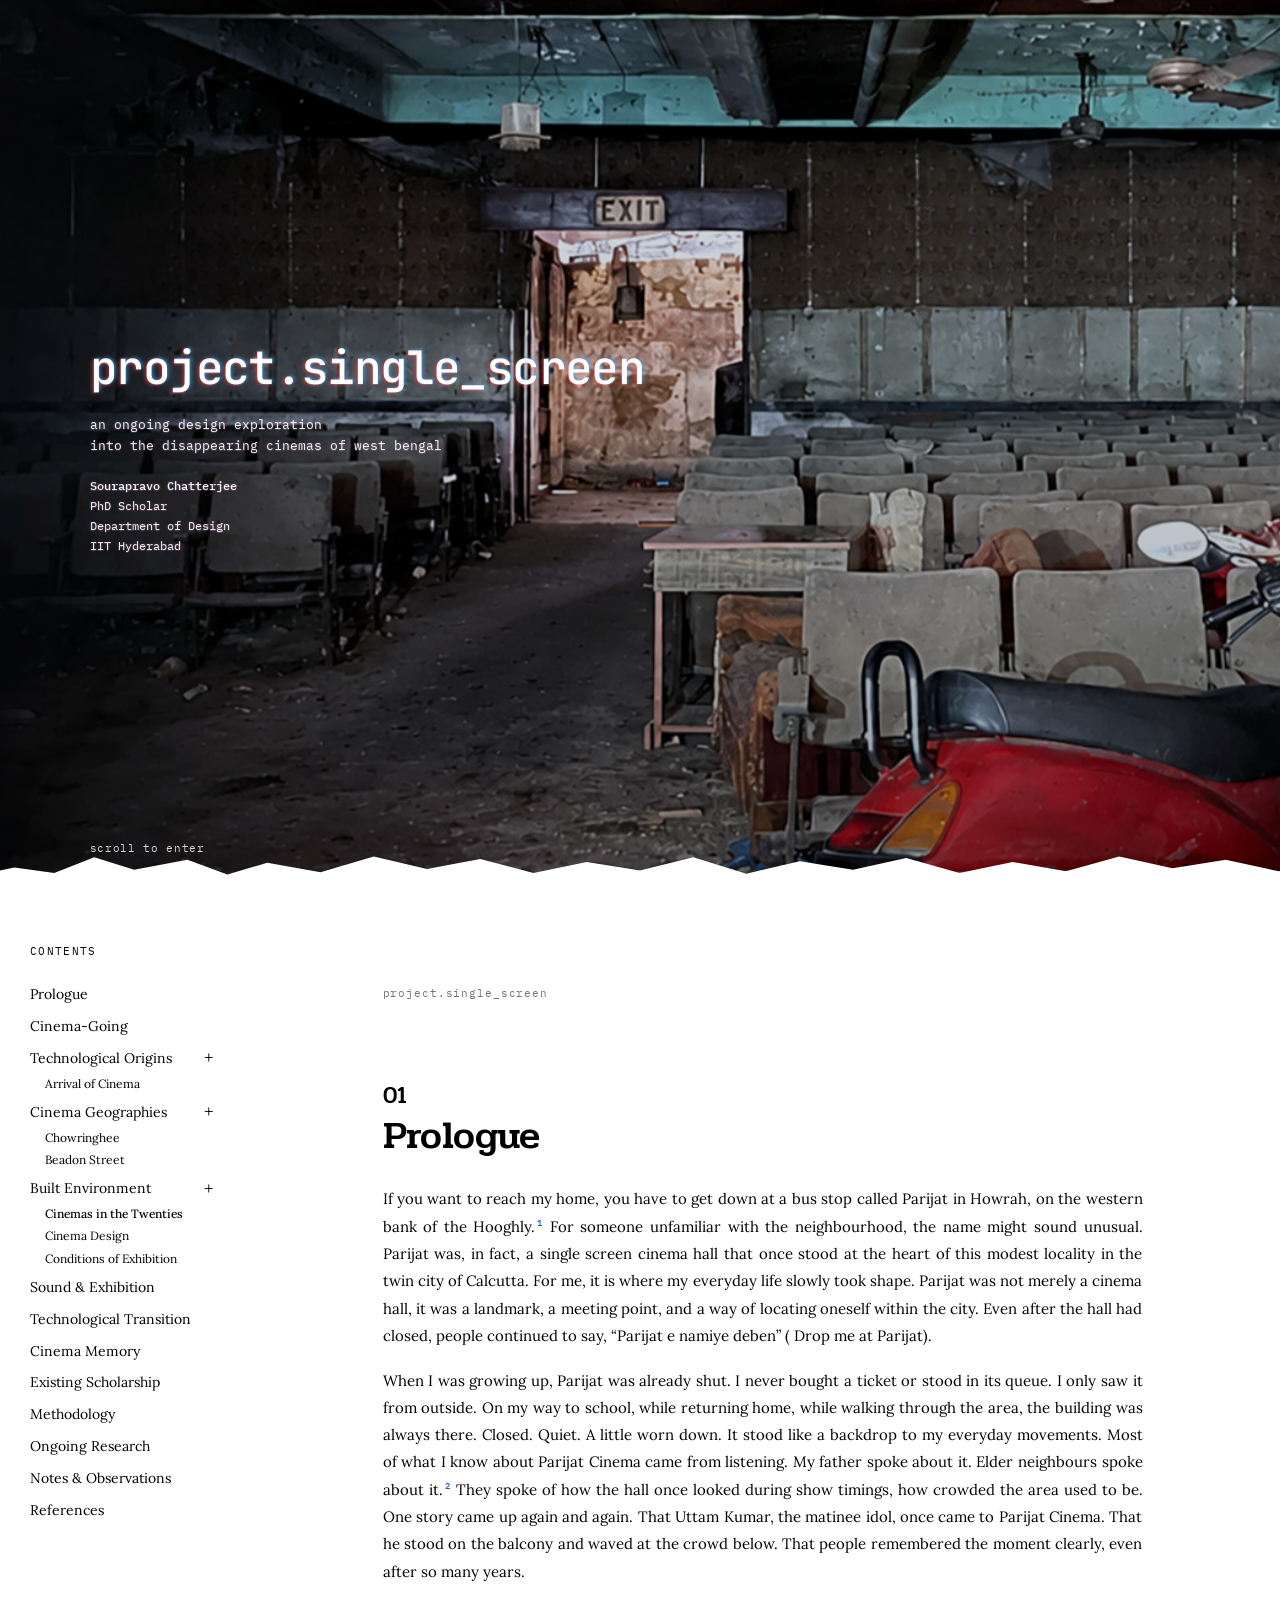
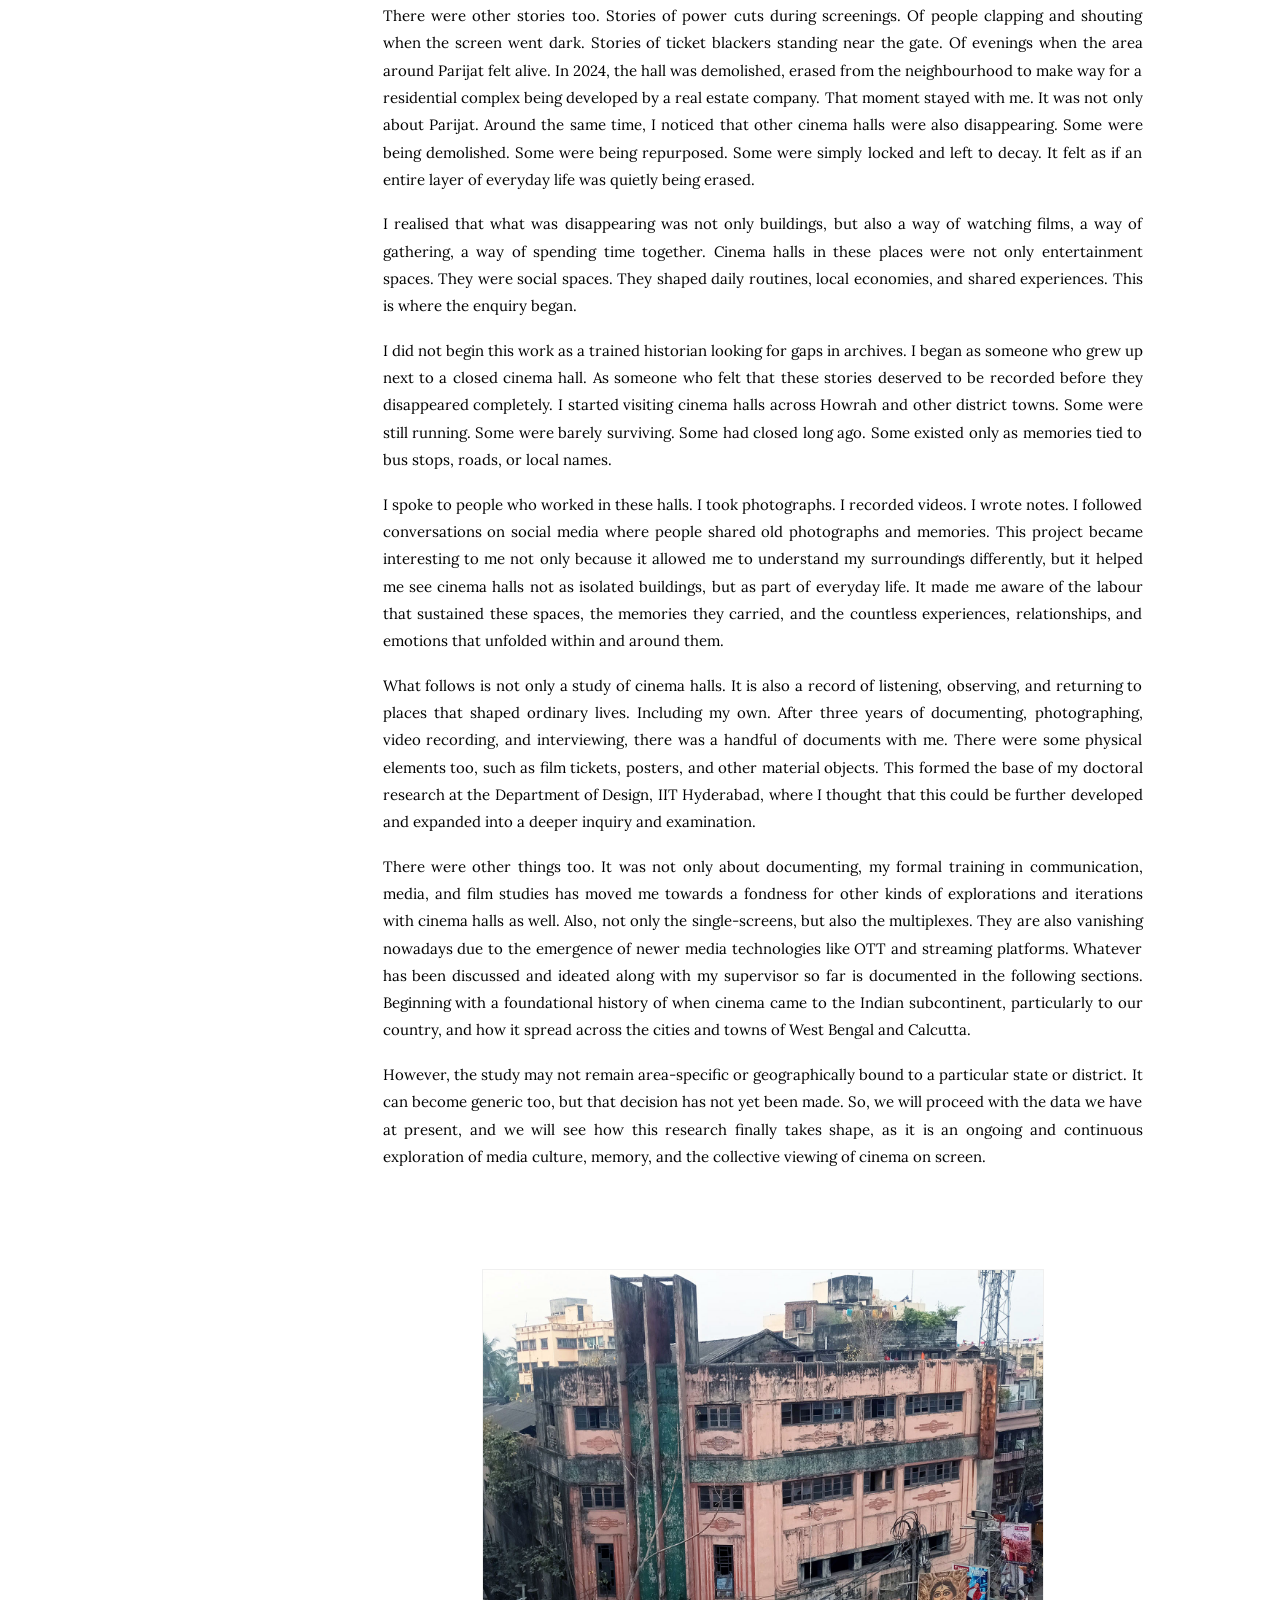
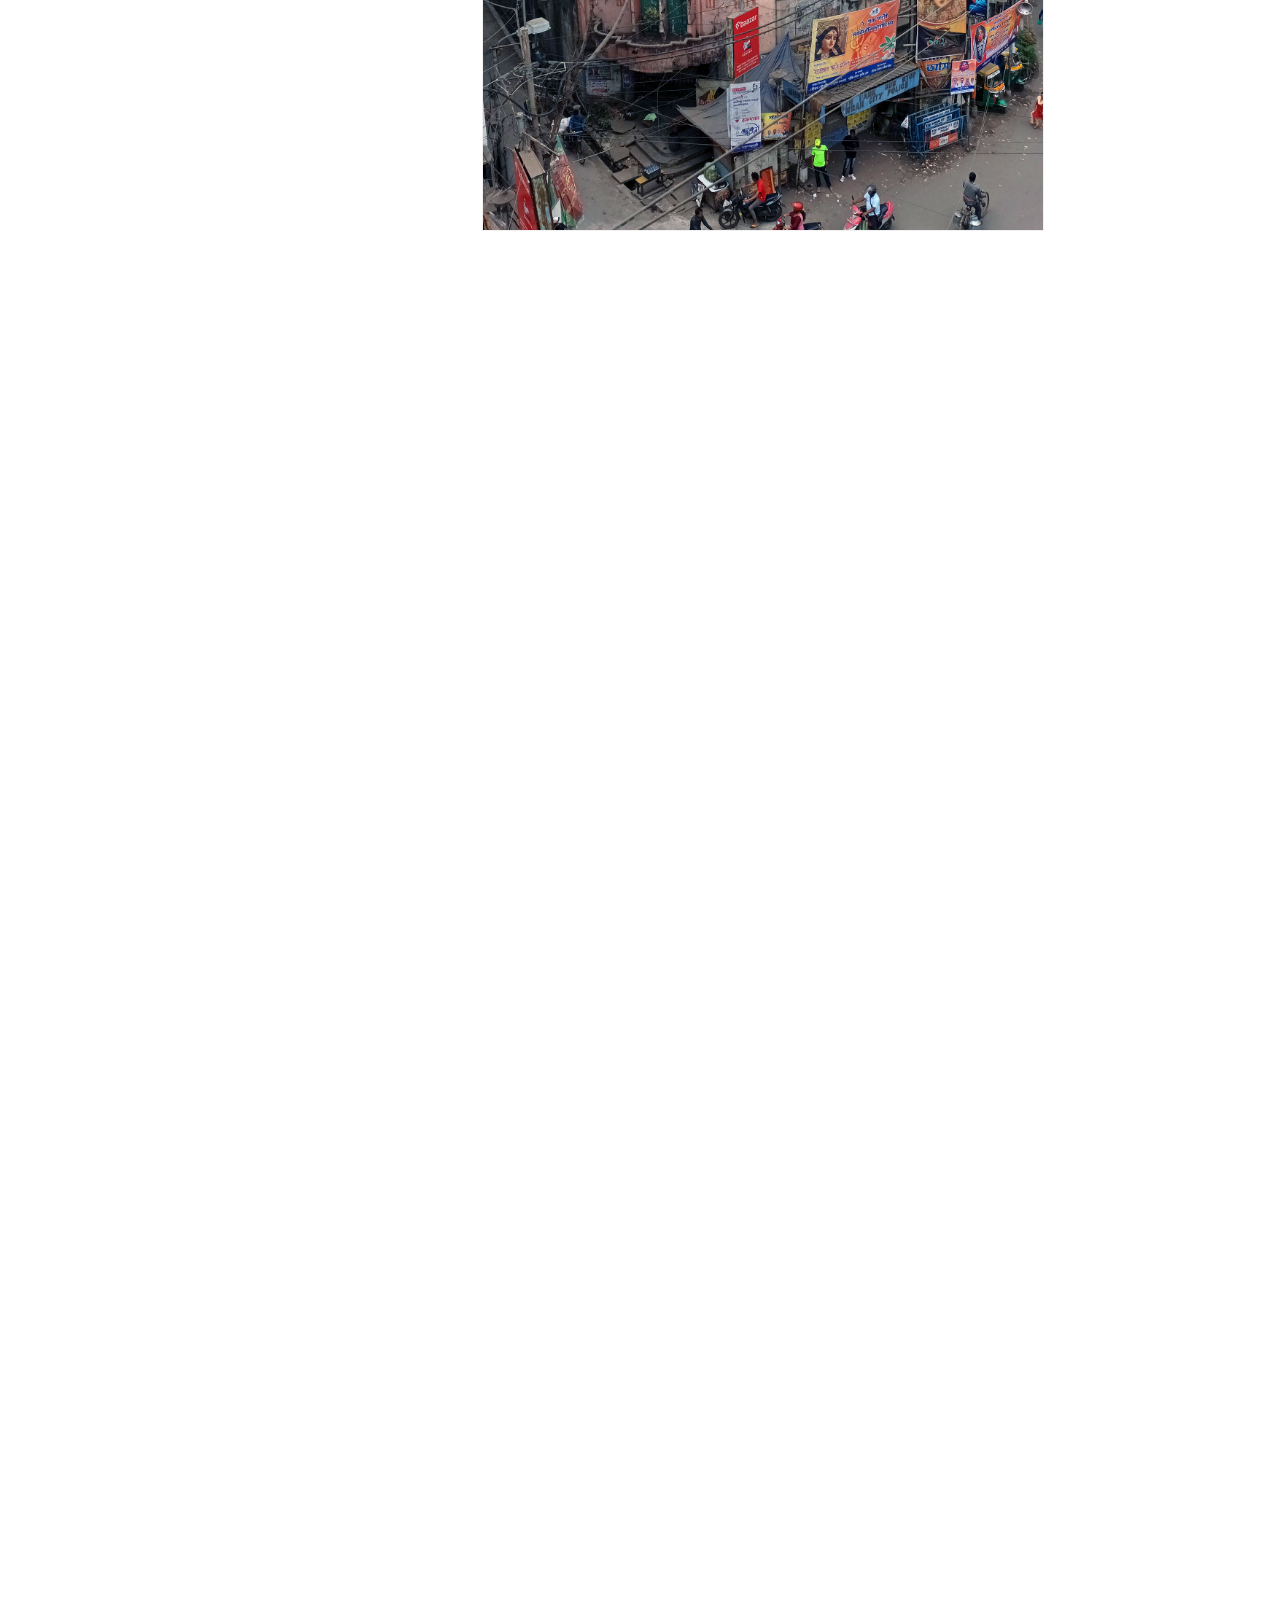
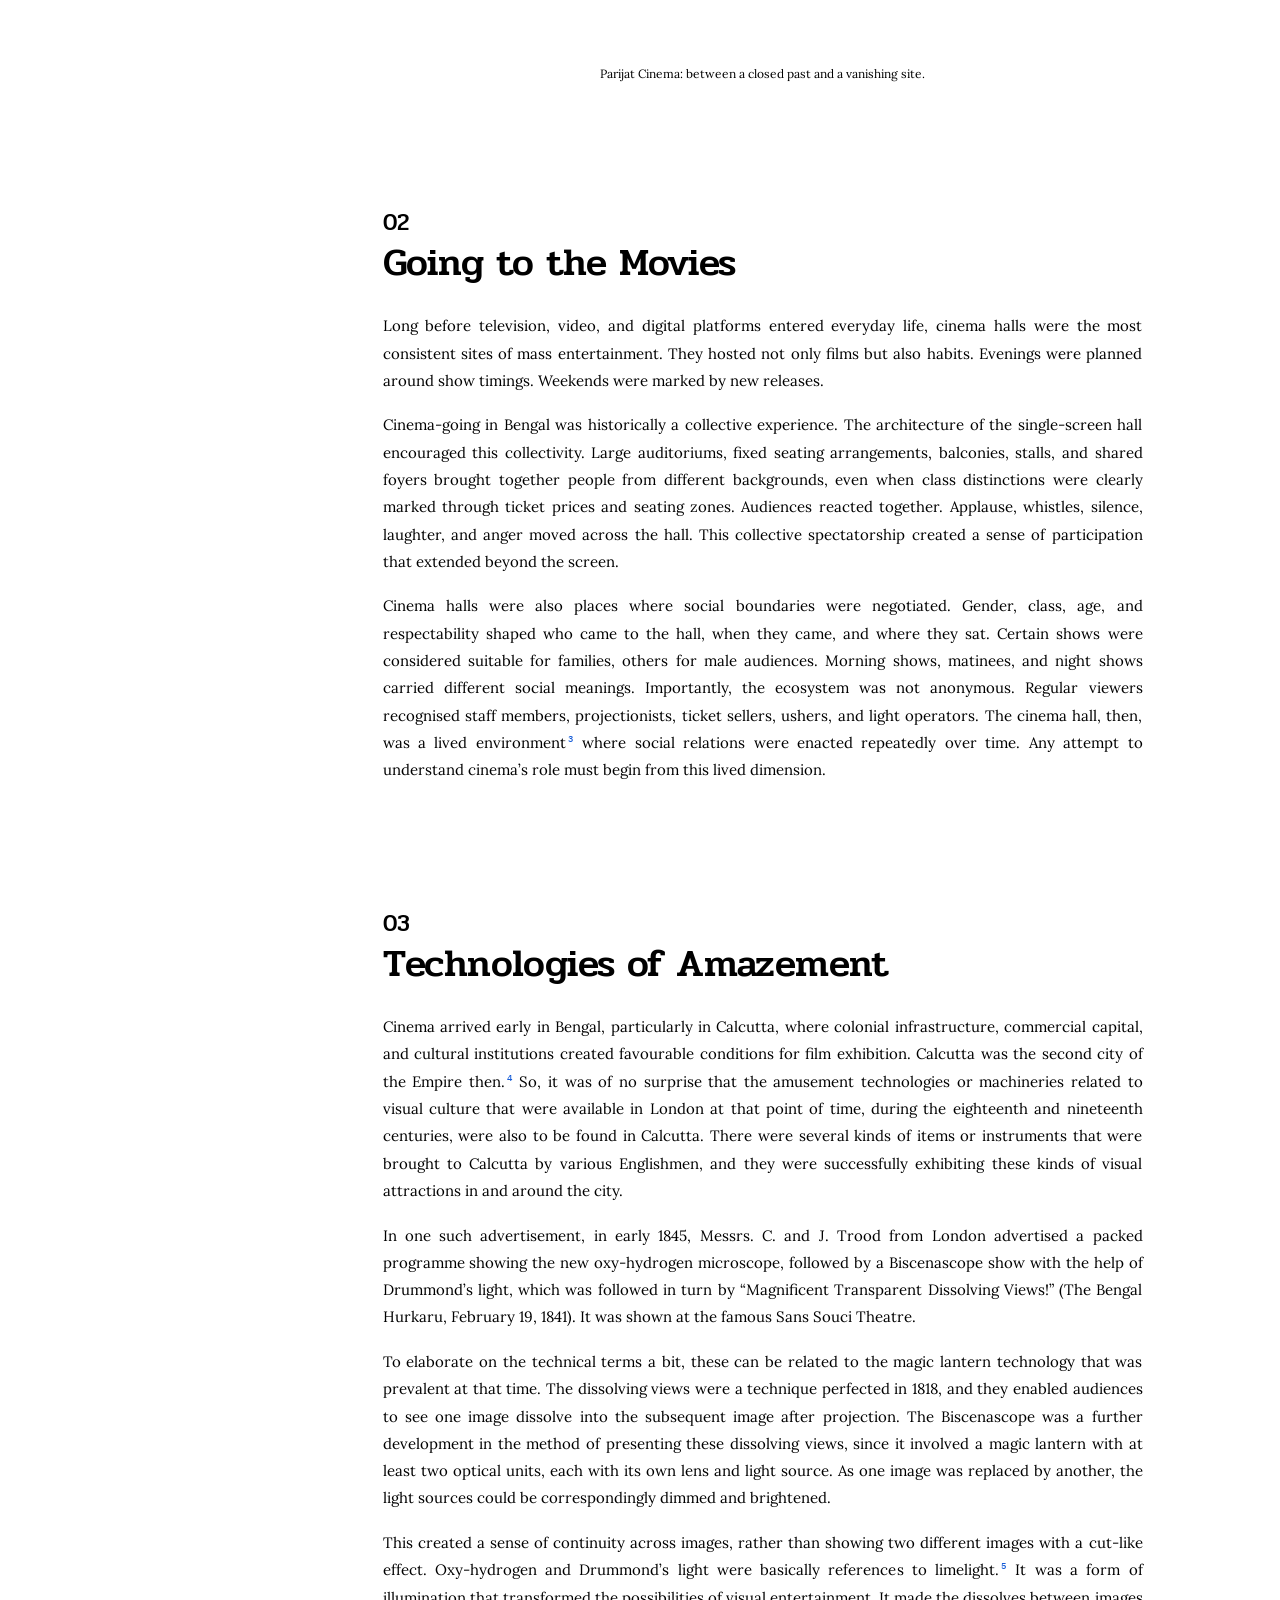
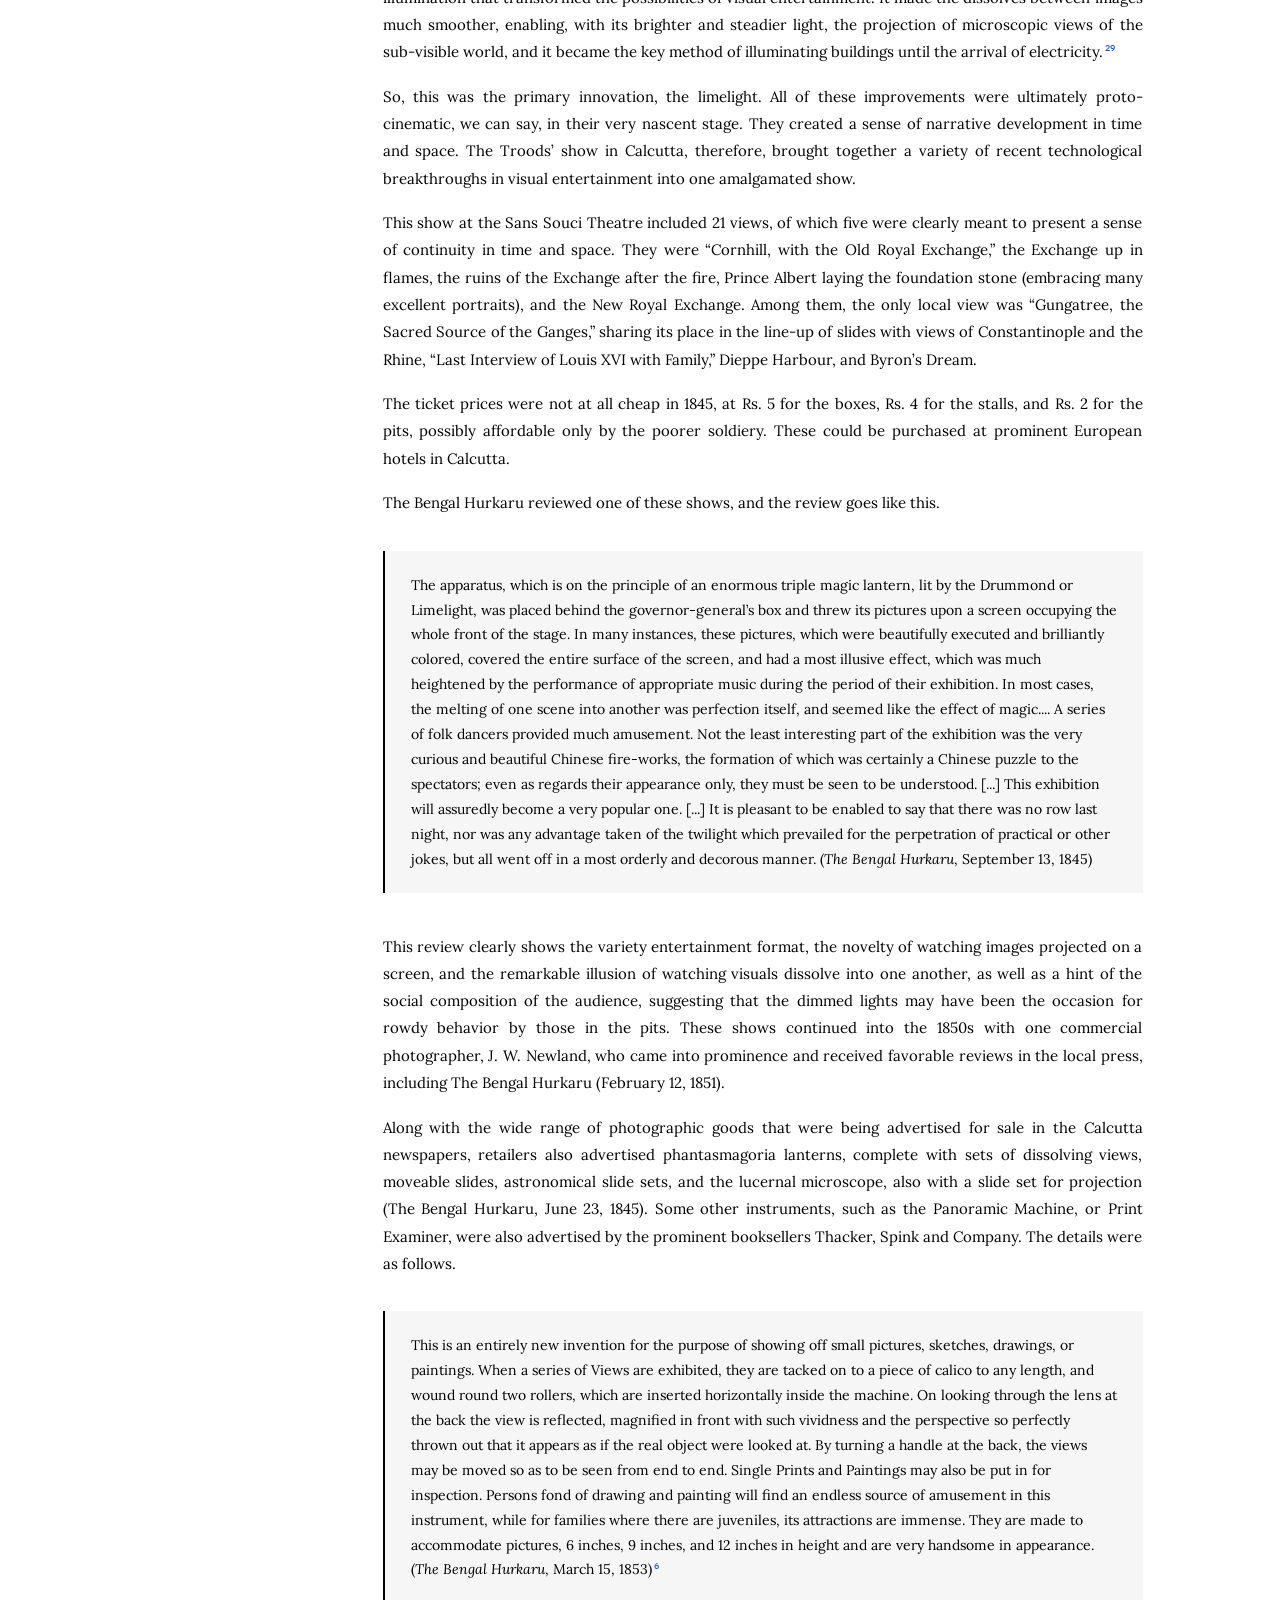
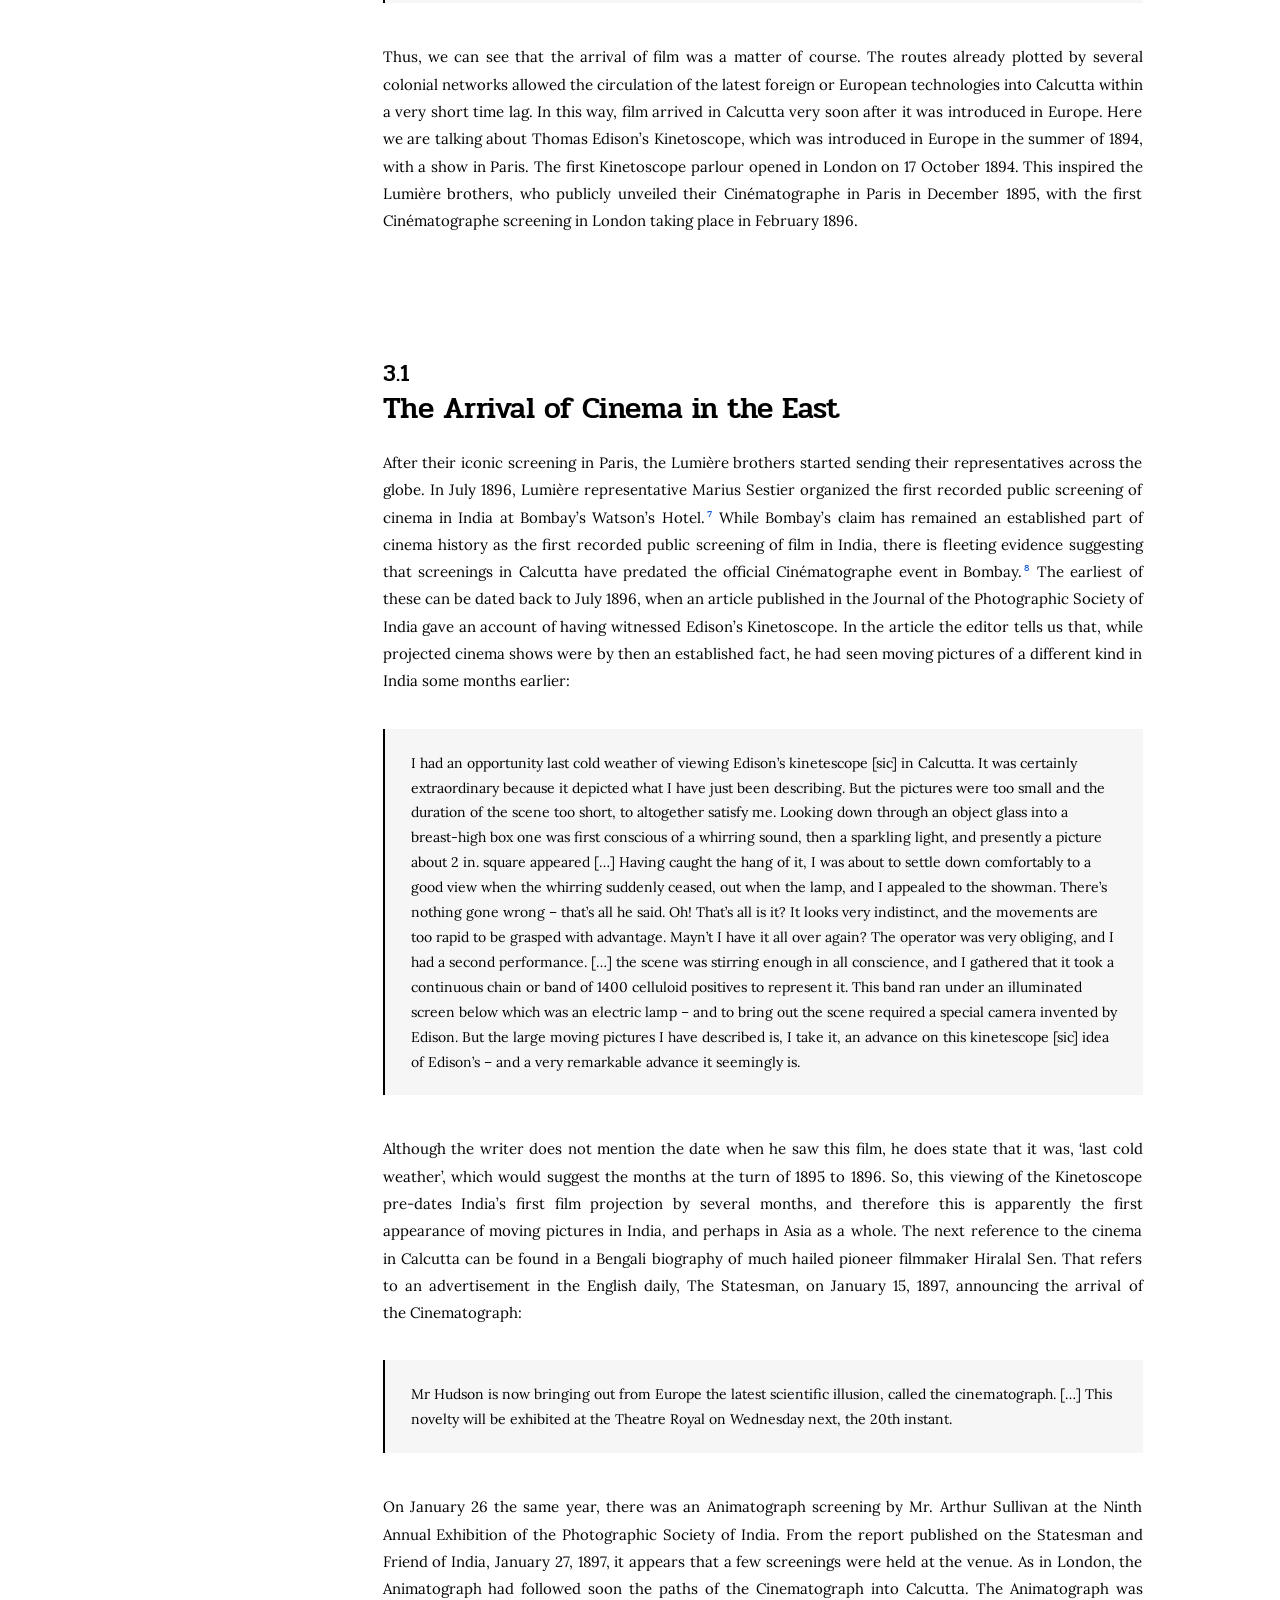
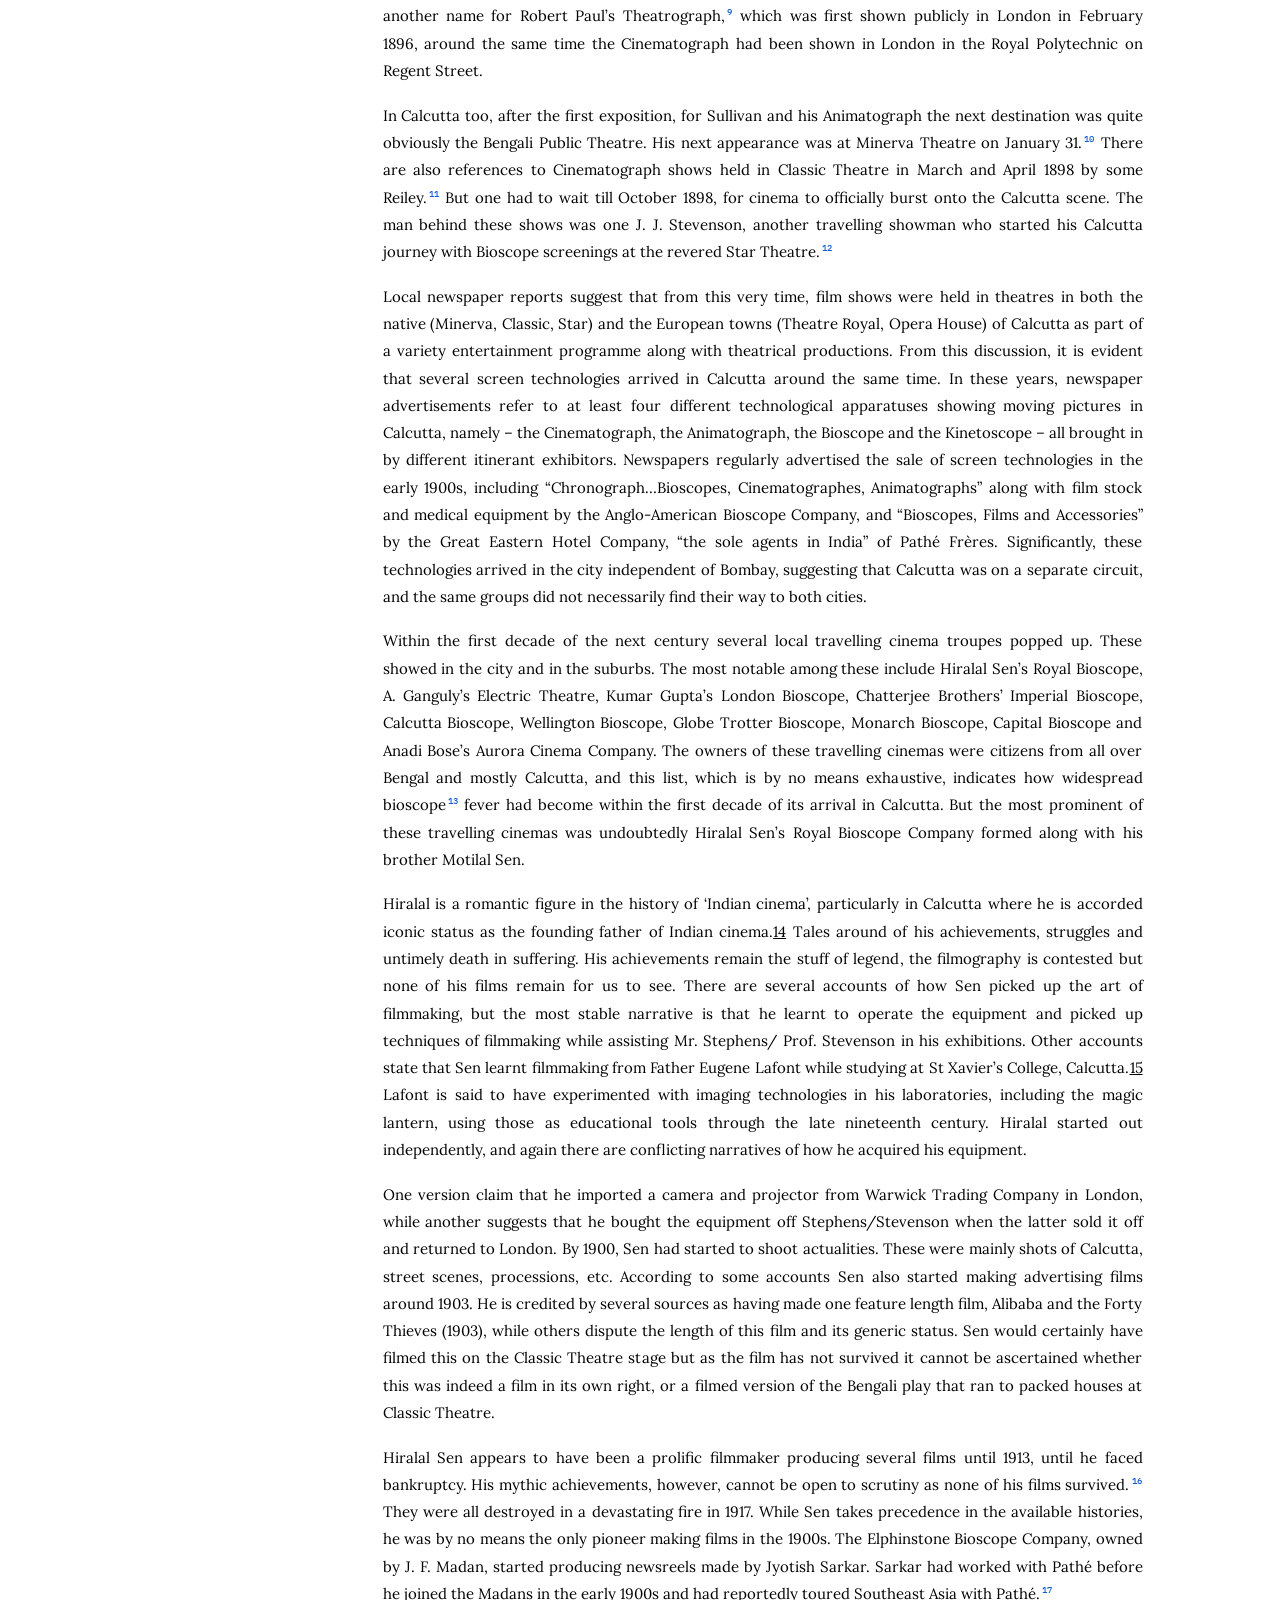
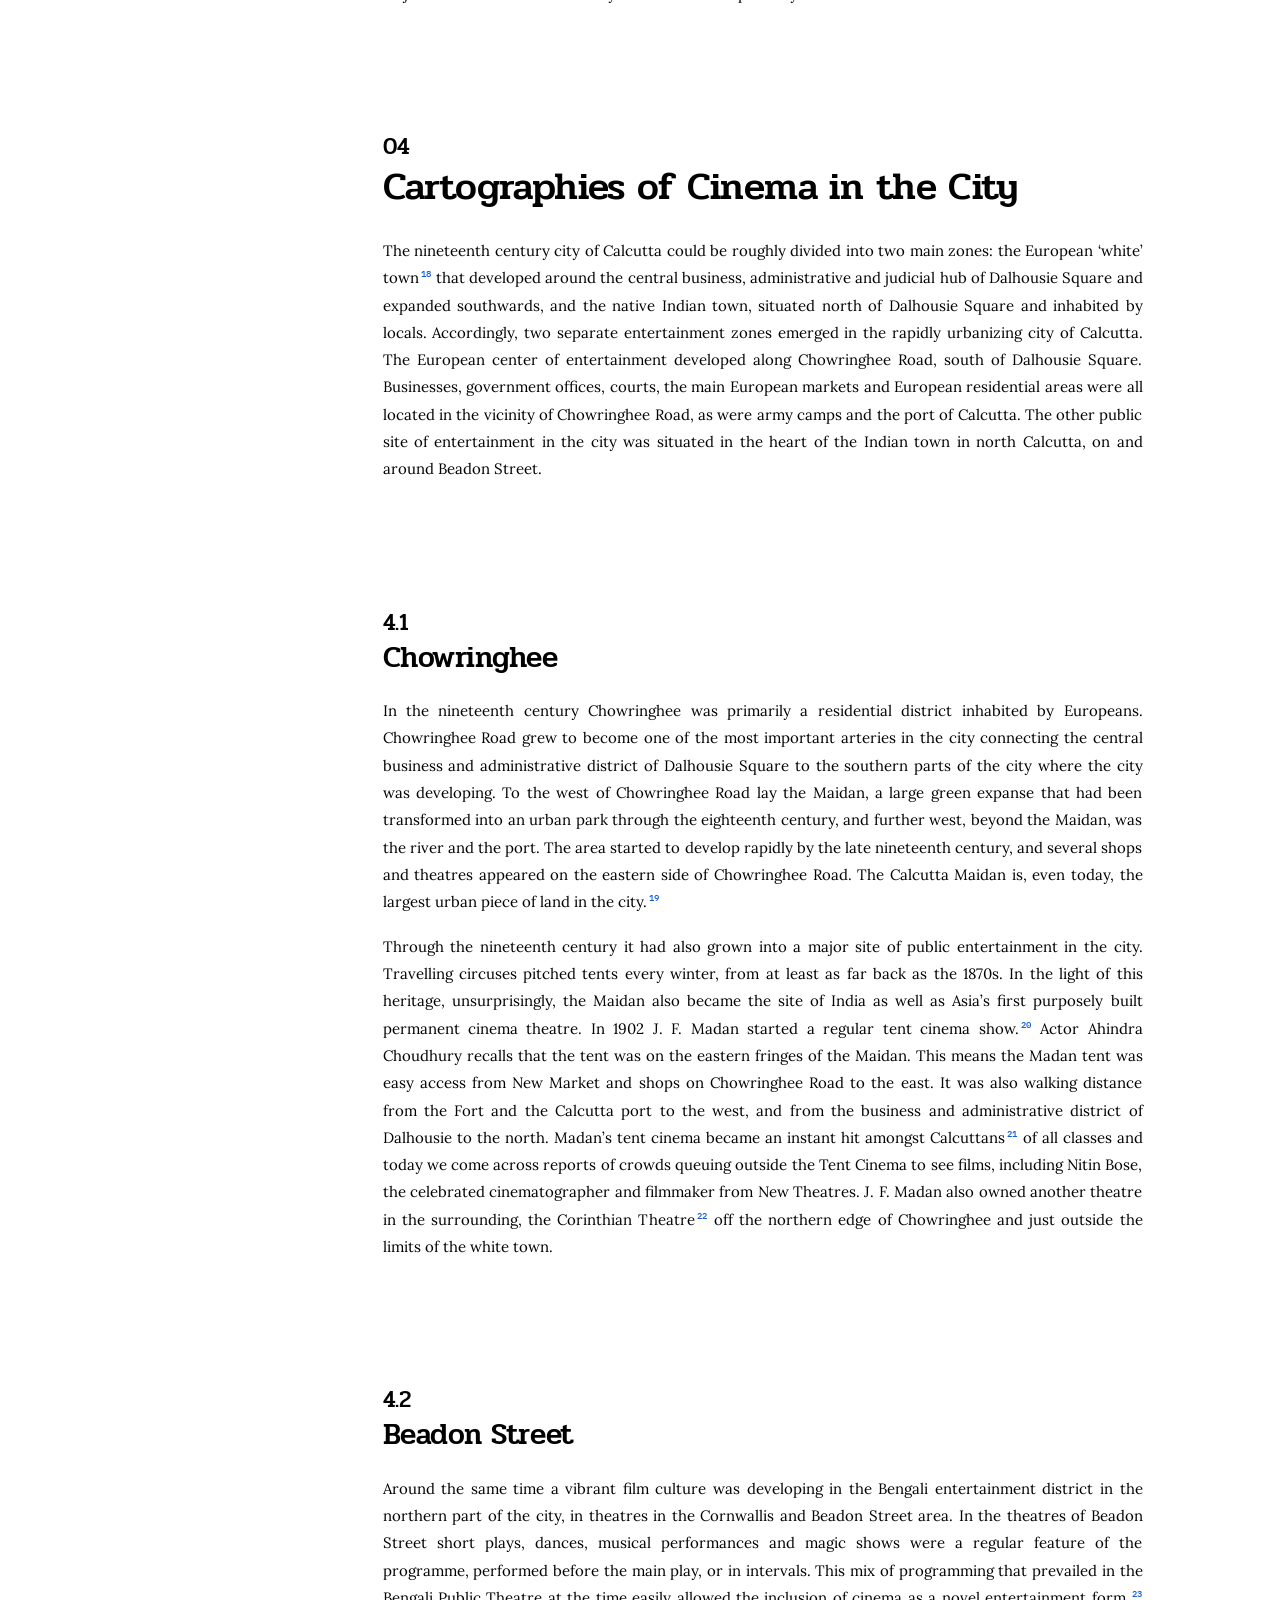
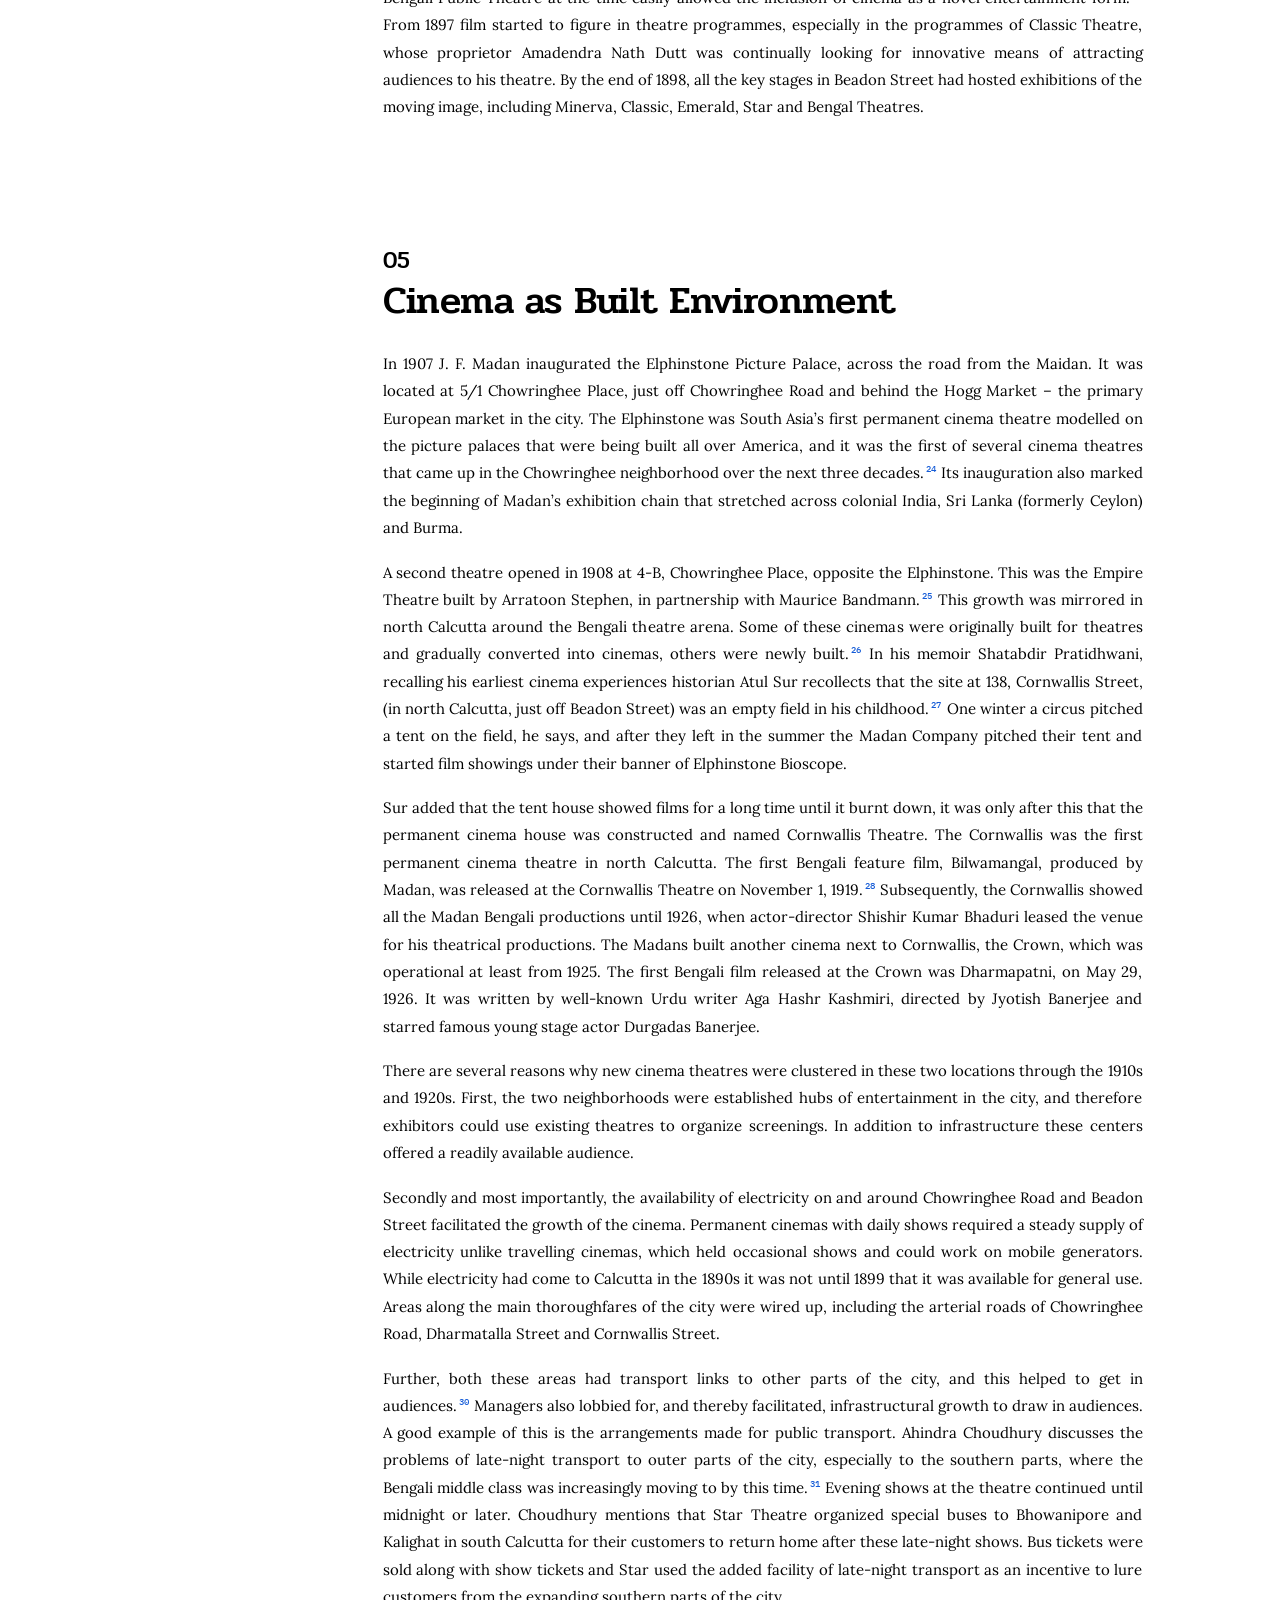
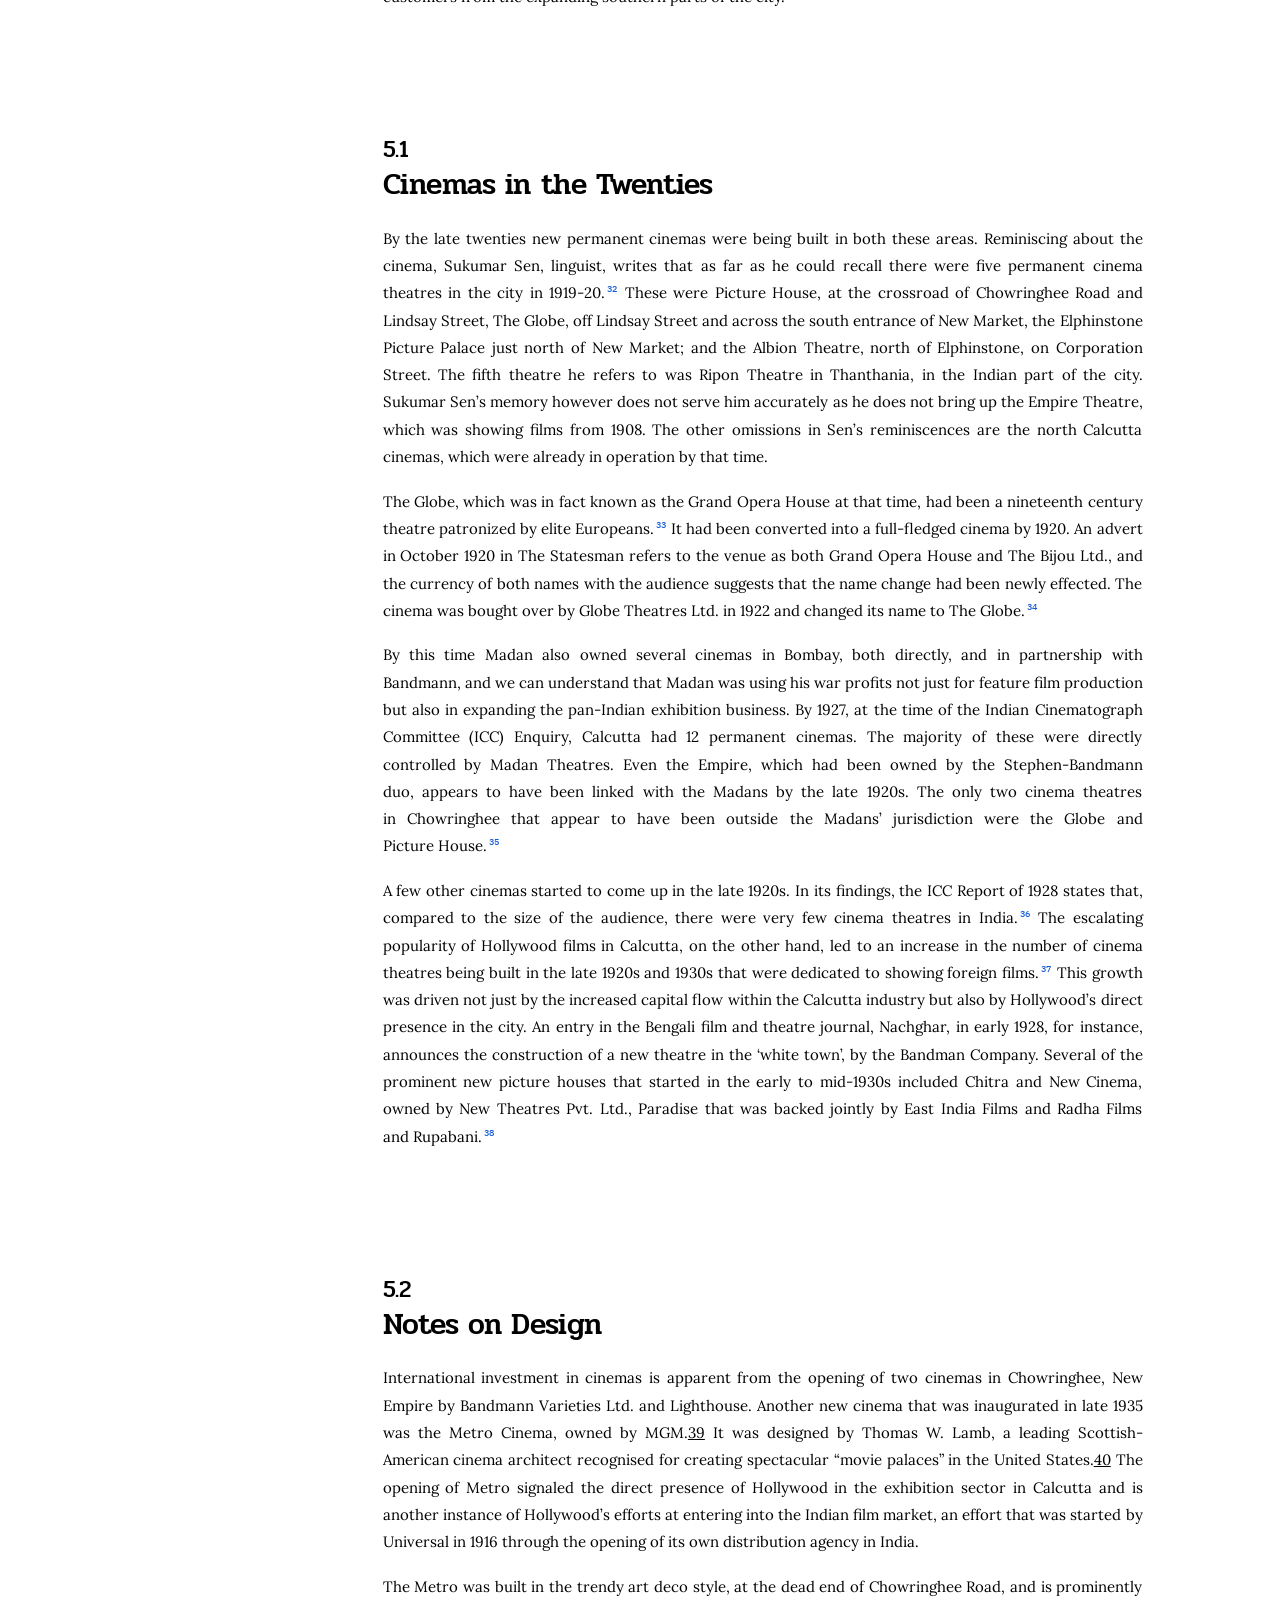
==== commit 8e2336c1: "Add files via upload" ====
--- a/index.html
+++ b/index.html
@@ -1,55 +1,51 @@
-<!doctype html>
+<!DOCTYPE html>
+
 <html lang="en">
 <head>
-  <meta charset="utf-8">
-  <meta name="viewport" content="width=device-width, initial-scale=1">
-  <meta name="description" content="project.single_screen — an ongoing design exploration into the disappearing cinemas of West Bengal.">
-  <title>project.single_screen</title>
-  <link rel="preconnect" href="https://fonts.googleapis.com">
-  <link rel="preconnect" href="https://fonts.gstatic.com" crossorigin>
-  <link href="https://fonts.googleapis.com/css2?family=IBM+Plex+Mono:wght@400;500&family=JetBrains+Mono:wght@400;500;600&family=Lora:ital,wght@0,400;0,500;1,400&family=Pridi:wght@400;500;600&display=swap" rel="stylesheet">
-  <link rel="stylesheet" href="style.css">
+<meta charset="utf-8"/>
+<meta content="width=device-width, initial-scale=1" name="viewport"/>
+<meta content="project.single_screen — an ongoing design exploration into the disappearing cinemas of West Bengal." name="description"/>
+<title>project.single_screen</title>
+<link href="https://fonts.googleapis.com" rel="preconnect"/>
+<link crossorigin="" href="https://fonts.gstatic.com" rel="preconnect"/>
+<link href="https://fonts.googleapis.com/css2?family=IBM+Plex+Mono:wght@400;500&amp;family=JetBrains+Mono:wght@400;500;600&amp;family=Lora:ital,wght@0,400;0,500;1,400&amp;family=Pridi:wght@400;500;600&amp;display=swap" rel="stylesheet"/>
+<link href="style.css" rel="stylesheet"/>
 </head>
 <body>
-  <div class="progress-track" aria-hidden="true"><span id="progress-bar"></span></div>
-
-  <header class="hero" id="top">
-    <div class="hero-media" aria-hidden="true">
-      <img src="images/IMG01.jpg" alt="" class="hero-image">
-    </div>
-    <div class="hero-overlay"></div>
-    <div class="hero-content">
-      <div class="hero-title" data-text="project.single_screen">project.single_screen</div>
-      <div class="hero-meta">
-        <div class="hero-subtitle">an ongoing design exploration<br>into the disappearing cinemas of west bengal</div>
-        <div class="hero-author"><strong>Sourapravo Chatterjee</strong><br>PhD Scholar<br>Department of Design<br>IIT Hyderabad</div>
-      </div>
-    </div>
-    <div class="hero-scroll-cue">scroll to enter</div>
-    <div class="hero-brush" aria-hidden="true"></div>
-  </header>
-
-  <div class="reading-shell">
-    <aside class="sidebar" id="sidebar" aria-label="Sections">
-      <div class="sidebar-inner">
-        <div class="sidebar-label">contents</div>
-        <nav>
-          <a class="side-link" data-side-section="prologue" href="#prologue">Prologue</a>
+<div aria-hidden="true" class="progress-track"><span id="progress-bar"></span></div>
+<header class="hero" id="top">
+<div aria-hidden="true" class="hero-media">
+<img alt="" class="hero-image" src="images/IMG01.jpg"/>
+</div>
+<div class="hero-overlay"></div>
+<div class="hero-content">
+<div class="hero-title" data-text="project.single_screen">project.single_screen</div>
+<div class="hero-meta">
+<div class="hero-subtitle">an ongoing design exploration<br/>into the disappearing cinemas of west bengal</div>
+<div class="hero-author"><strong>Sourapravo Chatterjee</strong><br/>PhD Scholar<br/>Department of Design<br/>IIT Hyderabad</div>
+</div>
+</div>
+<div class="hero-scroll-cue">scroll to enter</div>
+<div aria-hidden="true" class="hero-brush"></div>
+</header>
+<div class="reading-shell">
+<aside aria-label="Sections" class="sidebar" id="sidebar">
+<div class="sidebar-inner">
+<div class="sidebar-label">contents</div>
+<nav>
+<a class="side-link" data-side-section="prologue" href="#prologue">Prologue</a>
 <a class="side-link" data-side-section="cinema-going" href="#cinema-going">Cinema-Going</a>
-
 <div class="side-group" data-side-section="technological-origins">
-  <div class="side-parent"><a href="#technological-origins">Technological Origins</a><button class="side-toggle" type="button" aria-expanded="false" aria-label="Expand Technological Origins"><span>+</span></button></div>
-  <div class="side-subs"><a class="side-sub" href="#arrival-of-cinema">Arrival of Cinema</a></div>
-</div>
-
+<div class="side-parent"><a href="#technological-origins">Technological Origins</a><button aria-expanded="false" aria-label="Expand Technological Origins" class="side-toggle" type="button"><span>+</span></button></div>
+<div class="side-subs"><a class="side-sub" href="#arrival-of-cinema">Arrival of Cinema</a></div>
+</div>
 <div class="side-group" data-side-section="cinema-geographies">
-  <div class="side-parent"><a href="#cinema-geographies">Cinema Geographies</a><button class="side-toggle" type="button" aria-expanded="false" aria-label="Expand Cinema Geographies"><span>+</span></button></div>
-  <div class="side-subs"><a class="side-sub" href="#chowringhee">Chowringhee</a><a class="side-sub" href="#beadon-street">Beadon Street</a></div>
-</div>
-
+<div class="side-parent"><a href="#cinema-geographies">Cinema Geographies</a><button aria-expanded="false" aria-label="Expand Cinema Geographies" class="side-toggle" type="button"><span>+</span></button></div>
+<div class="side-subs"><a class="side-sub" href="#chowringhee">Chowringhee</a><a class="side-sub" href="#beadon-street">Beadon Street</a></div>
+</div>
 <div class="side-group" data-side-section="built-environment">
-  <div class="side-parent"><a href="#built-environment">Built Environment</a><button class="side-toggle" type="button" aria-expanded="false" aria-label="Expand Built Environment"><span>+</span></button></div>
-  <div class="side-subs"><a class="side-sub" href="#cinemas-in-the-twenties">Cinemas in the Twenties</a><a class="side-sub" href="#cinema-design">Cinema Design</a><a class="side-sub" href="#conditions-of-exhibition">Conditions of Exhibition</a></div>
+<div class="side-parent"><a href="#built-environment">Built Environment</a><button aria-expanded="false" aria-label="Expand Built Environment" class="side-toggle" type="button"><span>+</span></button></div>
+<div class="side-subs"><a class="side-sub" href="#cinemas-in-the-twenties">Cinemas in the Twenties</a><a class="side-sub" href="#cinema-design">Cinema Design</a><a class="side-sub" href="#conditions-of-exhibition">Conditions of Exhibition</a></div>
 </div>
 <a class="side-link" data-side-section="sound-exhibition" href="#sound-exhibition">Sound &amp; Exhibition</a>
 <a class="side-link" data-side-section="technological-transition" href="#technological-transition">Technological Transition</a>
@@ -59,156 +55,122 @@
 <a class="side-link" data-side-section="ongoing-research" href="#ongoing-research">Ongoing Research</a>
 <a class="side-link" data-side-section="notes-observations" href="#notes-observations">Notes &amp; Observations</a>
 <a class="side-link" data-side-section="references" href="#references">References</a>
-        </nav>
-      </div>
-    </aside>
-
-    <main class="article" id="article">
-      <div class="article-intro">
-        <p class="intro-kicker">project.single_screen</p>
-      </div>
-
-      <section class="content-section " id="prologue" data-section="prologue"><h2 class="section-heading"><span class="section-number">01</span>Prologue</h2>
-<p>If you want to reach my home, you have to get down at a bus stop called Parijat in Howrah, on the western bank of the Hooghly.<sup class="citation"><a id="cite-1-1" href="#note-1" aria-label="Open note 1">1</a></sup> For someone unfamiliar with the neighbourhood, the name might sound unusual. Parijat was, in fact, a single screen cinema hall that once stood at the heart of this modest locality in the twin city of Calcutta. For me, it is where my everyday life slowly took shape. Parijat was not merely a cinema hall, it was a landmark, a meeting point, and a way of locating oneself within the city. Even after the hall had closed, people continued to say, <em>“Parijat e namiye deben” (</em> <em>Drop me at Parijat).</em> When I was growing up, Parijat was already shut. I never bought a ticket or stood in its queue. I only saw it from outside. On my way to school, while returning home, while walking through the area, the building was always there. Closed. Quiet. A little worn down. It stood like a backdrop to my everyday movements. Most of what I know about Parijat Cinema came from listening. My father spoke about it. Elder neighbours spoke about it.<sup class="citation"><a id="cite-2-2" href="#note-2" aria-label="Open note 2">2</a></sup> They spoke of how the hall once looked during show timings, how crowded the area used to be. One story came up again and again. That Uttam Kumar, the matinee idol, once came to Parijat Cinema. That he stood on the balcony and waved at the crowd below. That people remembered the moment clearly, even after so many years. There were other stories too. Stories of power cuts during screenings. Of people clapping and shouting when the screen went dark. Stories of ticket blackers standing near the gate. Of evenings when the area around Parijat felt alive. In 2024, the hall was demolished, erased from the neighbourhood to make way for a residential complex being developed by a real estate company. That moment stayed with me. It was not only about Parijat. Around the same time, I noticed that other cinema halls were also disappearing. Some were being demolished. Some were being repurposed. Some were simply locked and left to decay. It felt as if an entire layer of everyday life was quietly being erased. I realised that what was disappearing was not only buildings, but also a way of watching films, a way of gathering, a way of spending time together. Cinema halls in these places were not only entertainment spaces. They were social spaces. They shaped daily routines, local economies, and shared experiences. This is where the enquiry began. I did not begin this work as a trained historian looking for gaps in archives. I began as someone who grew up next to a closed cinema hall. As someone who felt that these stories deserved to be recorded before they disappeared completely. I started visiting cinema halls across Howrah and other district towns. Some were still running. Some were barely surviving. Some had closed long ago. Some existed only as memories tied to bus stops, roads, or local names. I spoke to people who worked in these halls. I took photographs. I recorded videos. I wrote notes. I followed conversations on social media where people shared old photographs and memories. This project became interesting to me not only because it allowed me to understand my surroundings differently, but it helped me see cinema halls not as isolated buildings, but as part of everyday life. It made me aware of the labour that sustained these spaces, the memories they carried, and the countless experiences, relationships, and emotions that unfolded within and around them. What follows is not only a study of cinema halls. It is also a record of listening, observing, and returning to places that shaped ordinary lives. Including my own.  After three years of documenting, photographing, video recording, and interviewing, there was a handful of documents with me. There were some physical elements too, such as film tickets, posters, and other material objects. This formed the base of my doctoral research at the Department of Design, IIT Hyderabad, where I thought that this could be further developed and expanded into a deeper inquiry and examination. There were other things too. It was not only about documenting, my formal training in communication, media, and film studies has moved me towards a fondness for other kinds of explorations and iterations with cinema halls as well. Also, not only the single-screens, but also the multiplexes. They are also vanishing nowadays due to the emergence of newer media technologies like OTT and streaming platforms. Whatever has been discussed and ideated along with my supervisor so far is documented in the following sections. Beginning with a foundational history of when cinema came to the Indian subcontinent, particularly to our country, and how it spread across the cities and towns of West Bengal and Calcutta. However, the study may not remain area-specific or geographically bound to a particular state or district. It can become generic too, but that decision has not yet been made. So, we will proceed with the data we have at present, and we will see how this research finally takes shape, as it is an ongoing and continuous exploration of media culture, memory, and the collective viewing of cinema on screen.</p>
-
-<figure class="dissolve-figure" aria-labelledby="parijat-caption">
-  <div class="dissolve-stage">
-    <div class="dissolve-frame">
-      <img class="dissolve-image dissolve-a" src="images/IMG02.jpg" alt="Parijat Cinema, closed building" loading="lazy">
-      <img class="dissolve-image dissolve-b" src="images/IMG03.jpg" alt="Parijat Cinema site during demolition" loading="lazy">
-    </div>
-  </div>
-  <figcaption id="parijat-caption">Parijat Cinema: between a closed past and a vanishing site.</figcaption>
-</figure>
-
+</nav>
+</div>
+</aside>
+<main class="article" id="article">
+<div class="article-intro">
+<p class="intro-kicker">project.single_screen</p>
+</div>
+<section class="content-section" data-section="prologue" id="prologue">
+<h2 class="section-heading"><span class="section-number">01</span>Prologue</h2><p>If you want to reach my home, you have to get down at a bus stop called Parijat in Howrah, on the western bank of the Hooghly.<sup class="citation"><a aria-label="Open note 1" href="#note-1" id="cite-1-1">1</a></sup> For someone unfamiliar with the neighbourhood, the name might sound unusual. Parijat was, in fact, a single screen cinema hall that once stood at the heart of this modest locality in the twin city of Calcutta. For me, it is where my everyday life slowly took shape. Parijat was not merely a cinema hall, it was a landmark, a meeting point, and a way of locating oneself within the city. Even after the hall had closed, people continued to say, “Parijat e namiye deben” ( Drop me at Parijat).</p><p>When I was growing up, Parijat was already shut. I never bought a ticket or stood in its queue. I only saw it from outside. On my way to school, while returning home, while walking through the area, the building was always there. Closed. Quiet. A little worn down. It stood like a backdrop to my everyday movements. Most of what I know about Parijat Cinema came from listening. My father spoke about it. Elder neighbours spoke about it.<sup class="citation"><a aria-label="Open note 2" href="#note-2" id="cite-2-2">2</a></sup> They spoke of how the hall once looked during show timings, how crowded the area used to be. One story came up again and again. That Uttam Kumar, the matinee idol, once came to Parijat Cinema. That he stood on the balcony and waved at the crowd below. That people remembered the moment clearly, even after so many years.</p><p>There were other stories too. Stories of power cuts during screenings. Of people clapping and shouting when the screen went dark. Stories of ticket blackers standing near the gate. Of evenings when the area around Parijat felt alive. In 2024, the hall was demolished, erased from the neighbourhood to make way for a residential complex being developed by a real estate company. That moment stayed with me. It was not only about Parijat. Around the same time, I noticed that other cinema halls were also disappearing. Some were being demolished. Some were being repurposed. Some were simply locked and left to decay. It felt as if an entire layer of everyday life was quietly being erased.</p><p>I realised that what was disappearing was not only buildings, but also a way of watching films, a way of gathering, a way of spending time together. Cinema halls in these places were not only entertainment spaces. They were social spaces. They shaped daily routines, local economies, and shared experiences. This is where the enquiry began.</p><p>I did not begin this work as a trained historian looking for gaps in archives. I began as someone who grew up next to a closed cinema hall. As someone who felt that these stories deserved to be recorded before they disappeared completely. I started visiting cinema halls across Howrah and other district towns. Some were still running. Some were barely surviving. Some had closed long ago. Some existed only as memories tied to bus stops, roads, or local names.</p><p>I spoke to people who worked in these halls. I took photographs. I recorded videos. I wrote notes. I followed conversations on social media where people shared old photographs and memories. This project became interesting to me not only because it allowed me to understand my surroundings differently, but it helped me see cinema halls not as isolated buildings, but as part of everyday life. It made me aware of the labour that sustained these spaces, the memories they carried, and the countless experiences, relationships, and emotions that unfolded within and around them.</p><p>What follows is not only a study of cinema halls. It is also a record of listening, observing, and returning to places that shaped ordinary lives. Including my own.  After three years of documenting, photographing, video recording, and interviewing, there was a handful of documents with me. There were some physical elements too, such as film tickets, posters, and other material objects. This formed the base of my doctoral research at the Department of Design, IIT Hyderabad, where I thought that this could be further developed and expanded into a deeper inquiry and examination.</p><p>There were other things too. It was not only about documenting, my formal training in communication, media, and film studies has moved me towards a fondness for other kinds of explorations and iterations with cinema halls as well. Also, not only the single-screens, but also the multiplexes. They are also vanishing nowadays due to the emergence of newer media technologies like OTT and streaming platforms. Whatever has been discussed and ideated along with my supervisor so far is documented in the following sections. Beginning with a foundational history of when cinema came to the Indian subcontinent, particularly to our country, and how it spread across the cities and towns of West Bengal and Calcutta.</p><p>However, the study may not remain area-specific or geographically bound to a particular state or district. It can become generic too, but that decision has not yet been made. So, we will proceed with the data we have at present, and we will see how this research finally takes shape, as it is an ongoing and continuous exploration of media culture, memory, and the collective viewing of cinema on screen.</p><figure aria-labelledby="parijat-caption" class="dissolve-figure">
+<div class="dissolve-stage">
+<div class="dissolve-frame">
+<img alt="Parijat Cinema, closed building" class="dissolve-image dissolve-a" loading="lazy" src="images/IMG02.jpg"/>
+<img alt="Parijat Cinema site during demolition" class="dissolve-image dissolve-b" loading="lazy" src="images/IMG03.jpg"/>
+</div>
+</div>
+<figcaption id="parijat-caption">Parijat Cinema: between a closed past and a vanishing site.</figcaption>
+</figure></section>
+<section class="content-section" data-section="cinema-going" id="cinema-going">
+<h2 class="section-heading"><span class="section-number">02</span>Going to the Movies</h2><p>Long before television, video, and digital platforms entered everyday life, cinema halls were the most consistent sites of mass entertainment. They hosted not only films but also habits. Evenings were planned around show timings. Weekends were marked by new releases.</p><p>Cinema-going in Bengal was historically a collective experience. The architecture of the single-screen hall encouraged this collectivity. Large auditoriums, fixed seating arrangements, balconies, stalls, and shared foyers brought together people from different backgrounds, even when class distinctions were clearly marked through ticket prices and seating zones. Audiences reacted together. Applause, whistles, silence, laughter, and anger moved across the hall. This collective spectatorship created a sense of participation that extended beyond the screen.</p><p>Cinema halls were also places where social boundaries were negotiated. Gender, class, age, and respectability shaped who came to the hall, when they came, and where they sat. Certain shows were considered suitable for families, others for male audiences. Morning shows, matinees, and night shows carried different social meanings. Importantly, the ecosystem was not anonymous. Regular viewers recognised staff members, projectionists, ticket sellers, ushers, and light operators. The cinema hall, then, was a lived environment<sup class="citation"><a aria-label="Open note 3" href="#note-3" id="cite-3-3">3</a></sup> where social relations were enacted repeatedly over time. Any attempt to understand cinema’s role must begin from this lived dimension.</p></section>
+<section class="content-section" data-section="technological-origins" id="technological-origins">
+<h2 class="section-heading"><span class="section-number">03</span>Technologies of Amazement</h2><p>Cinema arrived early in Bengal, particularly in Calcutta, where colonial infrastructure, commercial capital, and cultural institutions created favourable conditions for film exhibition. Calcutta was the second city of the Empire then.<sup class="citation"><a aria-label="Open note 4" href="#note-4" id="cite-4-4">4</a></sup> So, it was of no surprise that the amusement technologies or machineries related to visual culture that were available in London at that point of time, during the eighteenth and nineteenth centuries, were also to be found in Calcutta. There were several kinds of items or instruments that were brought to Calcutta by various Englishmen, and they were successfully exhibiting these kinds of visual attractions in and around the city.</p><p>In one such advertisement, in early 1845, Messrs. C. and J. Trood from London advertised a packed programme showing the new oxy-hydrogen microscope, followed by a Biscenascope show with the help of Drummond’s light, which was followed in turn by “Magnificent Transparent Dissolving Views!” (The Bengal Hurkaru, February 19, 1841). It was shown at the famous Sans Souci Theatre.</p><p>To elaborate on the technical terms a bit, these can be related to the magic lantern technology that was prevalent at that time. The dissolving views were a technique perfected in 1818, and they enabled audiences to see one image dissolve into the subsequent image after projection. The Biscenascope was a further development in the method of presenting these dissolving views, since it involved a magic lantern with at least two optical units, each with its own lens and light source. As one image was replaced by another, the light sources could be correspondingly dimmed and brightened.</p><p>This created a sense of continuity across images, rather than showing two different images with a cut-like effect. Oxy-hydrogen and Drummond’s light were basically references to limelight.<sup class="citation"><a aria-label="Open note 5" href="#note-5" id="cite-5-5">5</a></sup> It was a form of illumination that transformed the possibilities of visual entertainment. It made the dissolves between images much smoother, enabling, with its brighter and steadier light, the projection of microscopic views of the sub-visible world, and it became the key method of illuminating buildings until the arrival of electricity.<sup class="citation"><a aria-label="Open note 29" href="#note-29" id="cite-29-6">29</a></sup></p><p>So, this was the primary innovation, the limelight. All of these improvements were ultimately proto-cinematic, we can say, in their very nascent stage. They created a sense of narrative development in time and space. The Troods’ show in Calcutta, therefore, brought together a variety of recent technological breakthroughs in visual entertainment into one amalgamated show.</p><p>This show at the Sans Souci Theatre included 21 views, of which five were clearly meant to present a sense of continuity in time and space. They were “Cornhill, with the Old Royal Exchange,” the Exchange up in flames, the ruins of the Exchange after the fire, Prince Albert laying the foundation stone (embracing many excellent portraits), and the New Royal Exchange. Among them, the only local view was “Gungatree, the Sacred Source of the Ganges,” sharing its place in the line-up of slides with views of Constantinople and the Rhine, “Last Interview of Louis XVI with Family,” Dieppe Harbour, and Byron’s Dream.</p><p>The ticket prices were not at all cheap in 1845, at Rs. 5 for the boxes, Rs. 4 for the stalls, and Rs. 2 for the pits, possibly affordable only by the poorer soldiery. These could be purchased at prominent European hotels in Calcutta.</p><p>The Bengal Hurkaru reviewed one of these shows, and the review goes like this.</p><blockquote class="quote-block"><p>The apparatus, which is on the principle of an enormous triple magic lantern, lit by the Drummond or Limelight, was placed behind the governor-general’s box and threw its pictures upon a screen occupying the whole front of the stage. In many instances, these pictures, which were beautifully executed and brilliantly colored, covered the entire surface of the screen, and had a most illusive effect, which was much heightened by the performance of appropriate music during the period of their exhibition. In most cases, the melting of one scene into another was perfection itself, and seemed like the effect of magic.... A series of folk dancers provided much amusement. Not the least interesting part of the exhibition was the very curious and beautiful Chinese fire-works, the formation of which was certainly a Chinese puzzle to the spectators; even as regards their appearance only, they must be seen to be understood. [...] This exhibition will assuredly become a very popular one. [...] It is pleasant to be enabled to say that there was no row last night, nor was any advantage taken of the twilight which prevailed for the perpetration of practical or other jokes, but all went off in a most orderly and decorous manner. (<em>The Bengal Hurkaru</em>, September 13, 1845)</p></blockquote><p>This review clearly shows the variety entertainment format, the novelty of watching images projected on a screen, and the remarkable illusion of watching visuals dissolve into one another, as well as a hint of the social composition of the audience, suggesting that the dimmed lights may have been the occasion for rowdy behavior by those in the pits. These shows continued into the 1850s with one commercial photographer, J. W. Newland, who came into prominence and received favorable reviews in the local press, including The Bengal Hurkaru (February 12, 1851).</p><p>Along with the wide range of photographic goods that were being advertised for sale in the Calcutta newspapers, retailers also advertised phantasmagoria lanterns, complete with sets of dissolving views, moveable slides, astronomical slide sets, and the lucernal microscope, also with a slide set for projection (The Bengal Hurkaru, June 23, 1845). Some other instruments, such as the Panoramic Machine, or Print Examiner, were also advertised by the prominent booksellers Thacker, Spink and Company. The details were as follows.</p><blockquote class="quote-block"><p>This is an entirely new invention for the purpose of showing off small pictures, sketches, drawings, or paintings. When a series of Views are exhibited, they are tacked on to a piece of calico to any length, and wound round two rollers, which are inserted horizontally inside the machine. On looking through the lens at the back the view is reflected, magnified in front with such vividness and the perspective so perfectly thrown out that it appears as if the real object were looked at. By turning a handle at the back, the views may be moved so as to be seen from end to end. Single Prints and Paintings may also be put in for inspection. Persons fond of drawing and painting will find an endless source of amusement in this instrument, while for families where there are juveniles, its attractions are immense. They are made to accommodate pictures, 6 inches, 9 inches, and 12 inches in height and are very handsome in appearance. (<em>The Bengal Hurkaru</em>, March 15, 1853)<sup class="citation"><a aria-label="Open note 6" href="#note-6" id="cite-6-7">6</a></sup></p></blockquote><p>Thus, we can see that the arrival of film was a matter of course. The routes already plotted by several colonial networks allowed the circulation of the latest foreign or European technologies into Calcutta within a very short time lag. In this way, film arrived in Calcutta very soon after it was introduced in Europe. Here we are talking about Thomas Edison’s Kinetoscope, which was introduced in Europe in the summer of 1894, with a show in Paris. The first Kinetoscope parlour opened in London on 17 October 1894. This inspired the Lumière brothers, who publicly unveiled their Cinématographe in Paris in December 1895, with the first Cinématographe screening in London taking place in February 1896.</p></section>
+<section class="content-section subsection" data-section="arrival-of-cinema" id="arrival-of-cinema">
+<h3 class="section-heading subheading"><span class="section-number">3.1</span>The Arrival of Cinema in the East</h3><p>After their iconic screening in Paris, the Lumière brothers started sending their representatives across the globe. In July 1896, Lumière representative Marius Sestier organized the first recorded public screening of cinema in India at Bombay’s Watson’s Hotel.<sup class="citation"><a aria-label="Open note 7" href="#note-7" id="cite-7-8">7</a></sup> While Bombay’s claim has remained an established part of cinema history as the first recorded public screening of film in India, there is fleeting evidence suggesting that screenings in Calcutta have predated the official Cinématographe event in Bombay.<sup class="citation"><a aria-label="Open note 8" href="#note-8" id="cite-8-9">8</a></sup> The earliest of these can be dated back to July 1896, when an article published in the Journal of the Photographic Society of India gave an account of having witnessed Edison’s Kinetoscope. In the article the editor tells us that, while projected cinema shows were by then an established fact, he had seen moving pictures of a different kind in India some months earlier:</p><blockquote class="quote-block"><p>I had an opportunity last cold weather of viewing Edison’s kinetescope [sic] in Calcutta. It was certainly extraordinary because it depicted what I have just been describing. But the pictures were too small and the duration of the scene too short, to altogether satisfy me. Looking down through an object glass into a breast-high box one was first conscious of a whirring sound, then a sparkling light, and presently a picture about 2 in. square appeared […] Having caught the hang of it, I was about to settle down comfortably to a good view when the whirring suddenly ceased, out when the lamp, and I appealed to the showman. There’s nothing gone wrong – that’s all he said. Oh! That’s all is it? It looks very indistinct, and the movements are too rapid to be grasped with advantage. Mayn’t I have it all over again? The operator was very obliging, and I had a second performance. […] the scene was stirring enough in all conscience, and I gathered that it took a continuous chain or band of 1400 celluloid positives to represent it. This band ran under an illuminated screen below which was an electric lamp – and to bring out the scene required a special camera invented by Edison. But the large moving pictures I have described is, I take it, an advance on this kinetescope [sic] idea of Edison’s – and a very remarkable advance it seemingly is.</p></blockquote><p>Although the writer does not mention the date when he saw this film, he does state that it was, ‘last cold weather’, which would suggest the months at the turn of 1895 to 1896. So, this viewing of the Kinetoscope pre-dates India’s first film projection by several months, and therefore this is apparently the first appearance of moving pictures in India, and perhaps in Asia as a whole. The next reference to the cinema in Calcutta can be found in a Bengali biography of much hailed pioneer filmmaker Hiralal Sen. That refers to an advertisement in the English daily, The Statesman, on January 15, 1897, announcing the arrival of the Cinematograph:</p><blockquote class="quote-block"><p>Mr Hudson is now bringing out from Europe the latest scientific illusion, called the cinematograph. […] This novelty will be exhibited at the Theatre Royal on Wednesday next, the 20th instant.</p></blockquote><p>On January 26 the same year, there was an Animatograph screening by Mr. Arthur Sullivan at the Ninth Annual Exhibition of the Photographic Society of India. From the report published on the Statesman and Friend of India, January 27, 1897, it appears that a few screenings were held at the venue. As in London, the Animatograph had followed soon the paths of the Cinematograph into Calcutta. The Animatograph was another name for Robert Paul’s Theatrograph,<sup class="citation"><a aria-label="Open note 9" href="#note-9" id="cite-9-10">9</a></sup> which was first shown publicly in London in February 1896, around the same time the Cinematograph had been shown in London in the Royal Polytechnic on Regent Street.</p><p>In Calcutta too, after the first exposition, for Sullivan and his Animatograph the next destination was quite obviously the Bengali Public Theatre. His next appearance was at Minerva Theatre on January 31.<sup class="citation"><a aria-label="Open note 10" href="#note-10" id="cite-10-11">10</a></sup> There are also references to Cinematograph shows held in Classic Theatre in March and April 1898 by some Reiley.<sup class="citation"><a aria-label="Open note 11" href="#note-11" id="cite-11-12">11</a></sup> But one had to wait till October 1898, for cinema to officially burst onto the Calcutta scene. The man behind these shows was one J. J. Stevenson, another travelling showman who started his Calcutta journey with Bioscope screenings at the revered Star Theatre.<sup class="citation"><a aria-label="Open note 12" href="#note-12" id="cite-12-13">12</a></sup></p><p>Local newspaper reports suggest that from this very time, film shows were held in theatres in both the native (Minerva, Classic, Star) and the European towns (Theatre Royal, Opera House) of Calcutta as part of a variety entertainment programme along with theatrical productions. From this discussion, it is evident that several screen technologies arrived in Calcutta around the same time. In these years, newspaper advertisements refer to at least four different technological apparatuses showing moving pictures in Calcutta, namely – the Cinematograph, the Animatograph, the Bioscope and the Kinetoscope – all brought in by different itinerant exhibitors. Newspapers regularly advertised the sale of screen technologies in the early 1900s, including “Chronograph…Bioscopes, Cinematographes, Animatographs” along with film stock and medical equipment by the Anglo-American Bioscope Company, and “Bioscopes, Films and Accessories” by the Great Eastern Hotel Company, “the sole agents in India” of Pathé Frères. Significantly, these technologies arrived in the city independent of Bombay, suggesting that Calcutta was on a separate circuit, and the same groups did not necessarily find their way to both cities.</p><p>Within the first decade of the next century several local travelling cinema troupes popped up. These showed in the city and in the suburbs. The most notable among these include Hiralal Sen’s Royal Bioscope, A. Ganguly’s Electric Theatre, Kumar Gupta’s London Bioscope, Chatterjee Brothers’ Imperial Bioscope, Calcutta Bioscope, Wellington Bioscope, Globe Trotter Bioscope, Monarch Bioscope, Capital Bioscope and Anadi Bose’s Aurora Cinema Company. The owners of these travelling cinemas were citizens from all over Bengal and mostly Calcutta, and this list, which is by no means exhaustive, indicates how widespread bioscope<sup class="citation"><a aria-label="Open note 13" href="#note-13" id="cite-13-14">13</a></sup> fever had become within the first decade of its arrival in Calcutta. But the most prominent of these travelling cinemas was undoubtedly Hiralal Sen’s Royal Bioscope Company formed along with his brother Motilal Sen.</p><p>Hiralal is a romantic figure in the history of ‘Indian cinema’, particularly in Calcutta where he is accorded iconic status as the founding father of Indian cinema.<a aria-label="Open note 14" href="#note-14" id="cite-14-15">14</a> Tales around of his achievements, struggles and untimely death in suffering. His achievements remain the stuff of legend, the filmography is contested but none of his films remain for us to see. There are several accounts of how Sen picked up the art of filmmaking, but the most stable narrative is that he learnt to operate the equipment and picked up techniques of filmmaking while assisting Mr. Stephens/ Prof. Stevenson in his exhibitions. Other accounts state that Sen learnt filmmaking from Father Eugene Lafont while studying at St Xavier’s College, Calcutta.<a aria-label="Open note 15" href="#note-15" id="cite-15-16">15</a> Lafont is said to have experimented with imaging technologies in his laboratories, including the magic lantern, using those as educational tools through the late nineteenth century. Hiralal started out independently, and again there are conflicting narratives of how he acquired his equipment.</p><p>One version claim that he imported a camera and projector from Warwick Trading Company in London, while another suggests that he bought the equipment off Stephens/Stevenson when the latter sold it off and returned to London. By 1900, Sen had started to shoot actualities. These were mainly shots of Calcutta, street scenes, processions, etc. According to some accounts Sen also started making advertising films around 1903. He is credited by several sources as having made one feature length film, Alibaba and the Forty Thieves (1903), while others dispute the length of this film and its generic status. Sen would certainly have filmed this on the Classic Theatre stage but as the film has not survived it cannot be ascertained whether this was indeed a film in its own right, or a filmed version of the Bengali play that ran to packed houses at Classic Theatre.</p><p>Hiralal Sen appears to have been a prolific filmmaker producing several films until 1913, until he faced bankruptcy. His mythic achievements, however, cannot be open to scrutiny as none of his films survived.<sup class="citation"><a aria-label="Open note 16" href="#note-16" id="cite-16-17">16</a></sup> They were all destroyed in a devastating fire in 1917. While Sen takes precedence in the available histories, he was by no means the only pioneer making films in the 1900s. The Elphinstone Bioscope Company, owned by J. F. Madan, started producing newsreels made by Jyotish Sarkar. Sarkar had worked with Pathé before he joined the Madans in the early 1900s and had reportedly toured Southeast Asia with Pathé.<sup class="citation"><a aria-label="Open note 17" href="#note-17" id="cite-17-18">17</a></sup></p></section>
+<section class="content-section" data-section="cinema-geographies" id="cinema-geographies">
+<h2 class="section-heading"><span class="section-number">04</span>Cartographies of Cinema in the City</h2><p>The nineteenth century city of Calcutta could be roughly divided into two main zones: the European ‘white’ town<sup class="citation"><a aria-label="Open note 18" href="#note-18" id="cite-18-19">18</a></sup> that developed around the central business, administrative and judicial hub of Dalhousie Square and expanded southwards, and the native Indian town, situated north of Dalhousie Square and inhabited by locals. Accordingly, two separate entertainment zones emerged in the rapidly urbanizing city of Calcutta. The European center of entertainment developed along Chowringhee Road, south of Dalhousie Square. Businesses, government offices, courts, the main European markets and European residential areas were all located in the vicinity of Chowringhee Road, as were army camps and the port of Calcutta. The other public site of entertainment in the city was situated in the heart of the Indian town in north Calcutta, on and around Beadon Street.</p></section>
+<section class="content-section subsection" data-section="chowringhee" id="chowringhee">
+<h3 class="section-heading subheading"><span class="section-number">4.1</span>Chowringhee</h3><p>In the nineteenth century Chowringhee was primarily a residential district inhabited by Europeans. Chowringhee Road grew to become one of the most important arteries in the city connecting the central business and administrative district of Dalhousie Square to the southern parts of the city where the city was developing. To the west of Chowringhee Road lay the Maidan, a large green expanse that had been transformed into an urban park through the eighteenth century, and further west, beyond the Maidan, was the river and the port. The area started to develop rapidly by the late nineteenth century, and several shops and theatres appeared on the eastern side of Chowringhee Road. The Calcutta Maidan is, even today, the largest urban piece of land in the city.<sup class="citation"><a aria-label="Open note 19" href="#note-19" id="cite-19-20">19</a></sup></p><p>Through the nineteenth century it had also grown into a major site of public entertainment in the city. Travelling circuses pitched tents every winter, from at least as far back as the 1870s. In the light of this heritage, unsurprisingly, the Maidan also became the site of India as well as Asia’s first purposely built permanent cinema theatre. In 1902 J. F. Madan started a regular tent cinema show.<sup class="citation"><a aria-label="Open note 20" href="#note-20" id="cite-20-21">20</a></sup> Actor Ahindra Choudhury recalls that the tent was on the eastern fringes of the Maidan. This means the Madan tent was easy access from New Market and shops on Chowringhee Road to the east. It was also walking distance from the Fort and the Calcutta port to the west, and from the business and administrative district of Dalhousie to the north. Madan’s tent cinema became an instant hit amongst Calcuttans<sup class="citation"><a aria-label="Open note 21" href="#note-21" id="cite-21-22">21</a></sup> of all classes and today we come across reports of crowds queuing outside the Tent Cinema to see films, including Nitin Bose, the celebrated cinematographer and filmmaker from New Theatres. J. F. Madan also owned another theatre in the surrounding, the Corinthian Theatre<sup class="citation"><a aria-label="Open note 22" href="#note-22" id="cite-22-23">22</a></sup> off the northern edge of Chowringhee and just outside the limits of the white town.</p></section>
+<section class="content-section subsection" data-section="beadon-street" id="beadon-street">
+<h3 class="section-heading subheading"><span class="section-number">4.2</span>Beadon Street</h3><p>Around the same time a vibrant film culture was developing in the Bengali entertainment district in the northern part of the city, in theatres in the Cornwallis and Beadon Street area. In the theatres of Beadon Street short plays, dances, musical performances and magic shows were a regular feature of the programme, performed before the main play, or in intervals. This mix of programming that prevailed in the Bengali Public Theatre at the time easily allowed the inclusion of cinema as a novel entertainment form.<sup class="citation"><a aria-label="Open note 23" href="#note-23" id="cite-23-24">23</a></sup> From 1897 film started to figure in theatre programmes, especially in the programmes of Classic Theatre, whose proprietor Amadendra Nath Dutt was continually looking for innovative means of attracting audiences to his theatre. By the end of 1898, all the key stages in Beadon Street had hosted exhibitions of the moving image, including Minerva, Classic, Emerald, Star and Bengal Theatres.</p></section>
+<section class="content-section" data-section="built-environment" id="built-environment">
+<h2 class="section-heading"><span class="section-number">05</span>Cinema as Built Environment</h2><p>In 1907 J. F. Madan inaugurated the Elphinstone Picture Palace, across the road from the Maidan. It was located at 5/1 Chowringhee Place, just off Chowringhee Road and behind the Hogg Market – the primary European market in the city. The Elphinstone was South Asia’s first permanent cinema theatre modelled on the picture palaces that were being built all over America, and it was the first of several cinema theatres that came up in the Chowringhee neighborhood over the next three decades.<sup class="citation"><a aria-label="Open note 24" href="#note-24" id="cite-24-25">24</a></sup> Its inauguration also marked the beginning of Madan’s exhibition chain that stretched across colonial India, Sri Lanka (formerly Ceylon) and Burma.</p><p>A second theatre opened in 1908 at 4-B, Chowringhee Place, opposite the Elphinstone. This was the Empire Theatre built by Arratoon Stephen, in partnership with Maurice Bandmann.<sup class="citation"><a aria-label="Open note 25" href="#note-25" id="cite-25-26">25</a></sup> This growth was mirrored in north Calcutta around the Bengali theatre arena. Some of these cinemas were originally built for theatres and gradually converted into cinemas, others were newly built.<sup class="citation"><a aria-label="Open note 26" href="#note-26" id="cite-26-27">26</a></sup> In his memoir Shatabdir Pratidhwani, recalling his earliest cinema experiences historian Atul Sur recollects that the site at 138, Cornwallis Street, (in north Calcutta, just off Beadon Street) was an empty field in his childhood.<sup class="citation"><a aria-label="Open note 27" href="#note-27" id="cite-27-28">27</a></sup> One winter a circus pitched a tent on the field, he says, and after they left in the summer the Madan Company pitched their tent and started film showings under their banner of Elphinstone Bioscope.</p><p>Sur added that the tent house showed films for a long time until it burnt down, it was only after this that the permanent cinema house was constructed and named Cornwallis Theatre. The Cornwallis was the first permanent cinema theatre in north Calcutta. The first Bengali feature film, Bilwamangal, produced by Madan, was released at the Cornwallis Theatre on November 1, 1919.<sup class="citation"><a aria-label="Open note 28" href="#note-28" id="cite-28-29">28</a></sup> Subsequently, the Cornwallis showed all the Madan Bengali productions until 1926, when actor-director Shishir Kumar Bhaduri leased the venue for his theatrical productions. The Madans built another cinema next to Cornwallis, the Crown, which was operational at least from 1925. The first Bengali film released at the Crown was Dharmapatni, on May 29, 1926. It was written by well-known Urdu writer Aga Hashr Kashmiri, directed by Jyotish Banerjee and starred famous young stage actor Durgadas Banerjee.</p><p>There are several reasons why new cinema theatres were clustered in these two locations through the 1910s and 1920s. First, the two neighborhoods were established hubs of entertainment in the city, and therefore exhibitors could use existing theatres to organize screenings. In addition to infrastructure these centers offered a readily available audience.</p><p>Secondly and most importantly, the availability of electricity on and around Chowringhee Road and Beadon Street facilitated the growth of the cinema. Permanent cinemas with daily shows required a steady supply of electricity unlike travelling cinemas, which held occasional shows and could work on mobile generators. While electricity had come to Calcutta in the 1890s it was not until 1899 that it was available for general use. Areas along the main thoroughfares of the city were wired up, including the arterial roads of Chowringhee Road, Dharmatalla Street and Cornwallis Street.</p><p>Further, both these areas had transport links to other parts of the city, and this helped to get in audiences.<sup class="citation"><a aria-label="Open note 30" href="#note-30" id="cite-30-30">30</a></sup> Managers also lobbied for, and thereby facilitated, infrastructural growth to draw in audiences. A good example of this is the arrangements made for public transport. Ahindra Choudhury discusses the problems of late-night transport to outer parts of the city, especially to the southern parts, where the Bengali middle class was increasingly moving to by this time.<sup class="citation"><a aria-label="Open note 31" href="#note-31" id="cite-31-31">31</a></sup> Evening shows at the theatre continued until midnight or later. Choudhury mentions that Star Theatre organized special buses to Bhowanipore and Kalighat in south Calcutta for their customers to return home after these late-night shows. Bus tickets were sold along with show tickets and Star used the added facility of late-night transport as an incentive to lure customers from the expanding southern parts of the city.</p></section>
+<section class="content-section subsection" data-section="cinemas-in-the-twenties" id="cinemas-in-the-twenties">
+<h3 class="section-heading subheading"><span class="section-number">5.1</span>Cinemas in the Twenties</h3><p>By the late twenties new permanent cinemas were being built in both these areas. Reminiscing about the cinema, Sukumar Sen, linguist, writes that as far as he could recall there were five permanent cinema theatres in the city in 1919-20.<sup class="citation"><a aria-label="Open note 32" href="#note-32" id="cite-32-32">32</a></sup> These were Picture House, at the crossroad of Chowringhee Road and Lindsay Street, The Globe, off Lindsay Street and across the south entrance of New Market, the Elphinstone Picture Palace just north of New Market; and the Albion Theatre, north of Elphinstone, on Corporation Street. The fifth theatre he refers to was Ripon Theatre in Thanthania, in the Indian part of the city. Sukumar Sen’s memory however does not serve him accurately as he does not bring up the Empire Theatre, which was showing films from 1908. The other omissions in Sen’s reminiscences are the north Calcutta cinemas, which were already in operation by that time.</p><p>The Globe, which was in fact known as the Grand Opera House at that time, had been a nineteenth century theatre patronized by elite Europeans.<sup class="citation"><a aria-label="Open note 33" href="#note-33" id="cite-33-33">33</a></sup> It had been converted into a full-fledged cinema by 1920. An advert in October 1920 in The Statesman refers to the venue as both Grand Opera House and The Bijou Ltd., and the currency of both names with the audience suggests that the name change had been newly effected. The cinema was bought over by Globe Theatres Ltd. in 1922 and changed its name to The Globe.<sup class="citation"><a aria-label="Open note 34" href="#note-34" id="cite-34-34">34</a></sup></p><p>By this time Madan also owned several cinemas in Bombay, both directly, and in partnership with Bandmann, and we can understand that Madan was using his war profits not just for feature film production but also in expanding the pan-Indian exhibition business. By 1927, at the time of the Indian Cinematograph Committee (ICC) Enquiry, Calcutta had 12 permanent cinemas. The majority of these were directly controlled by Madan Theatres. Even the Empire, which had been owned by the Stephen-Bandmann duo, appears to have been linked with the Madans by the late 1920s. The only two cinema theatres in Chowringhee that appear to have been outside the Madans’ jurisdiction were the Globe and Picture House.<sup class="citation"><a aria-label="Open note 35" href="#note-35" id="cite-35-35">35</a></sup></p><p>A few other cinemas started to come up in the late 1920s. In its findings, the ICC Report of 1928 states that, compared to the size of the audience, there were very few cinema theatres in India.<sup class="citation"><a aria-label="Open note 36" href="#note-36" id="cite-36-36">36</a></sup> The escalating popularity of Hollywood films in Calcutta, on the other hand, led to an increase in the number of cinema theatres being built in the late 1920s and 1930s that were dedicated to showing foreign films.<sup class="citation"><a aria-label="Open note 37" href="#note-37" id="cite-37-37">37</a></sup> This growth was driven not just by the increased capital flow within the Calcutta industry but also by Hollywood’s direct presence in the city. An entry in the Bengali film and theatre journal, Nachghar, in early 1928, for instance, announces the construction of a new theatre in the ‘white town’, by the Bandman Company. Several of the prominent new picture houses that started in the early to mid-1930s included Chitra and New Cinema, owned by New Theatres Pvt. Ltd., Paradise that was backed jointly by East India Films and Radha Films and Rupabani.<sup class="citation"><a aria-label="Open note 38" href="#note-38" id="cite-38-38">38</a></sup></p></section>
+<section class="content-section subsection" data-section="cinema-design" id="cinema-design">
+<h3 class="section-heading subheading"><span class="section-number">5.2</span>Notes on Design</h3><p>International investment in cinemas is apparent from the opening of two cinemas in Chowringhee, New Empire by Bandmann Varieties Ltd. and Lighthouse. Another new cinema that was inaugurated in late 1935 was the Metro Cinema, owned by MGM.<a aria-label="Open note 39" href="#note-39" id="cite-39-39">39</a> It was designed by Thomas W. Lamb, a leading Scottish-American cinema architect recognised for creating spectacular “movie palaces” in the United States.<a aria-label="Open note 40" href="#note-40" id="cite-40-40">40</a> The opening of Metro signaled the direct presence of Hollywood in the exhibition sector in Calcutta and is another instance of Hollywood’s efforts at entering into the Indian film market, an effort that was started by Universal in 1916 through the opening of its own distribution agency in India.</p><p>The Metro was built in the trendy art deco style, at the dead end of Chowringhee Road, and is prominently visible in photographs of Chowringhee for its distinctive architecture. MGM went on to build another cinema in Bombay in 1938, also named Metro, and with a similar art-deco architecture and color scheme, that resonated with the Calcutta Metro. This was clearly Metro’s effort at branding in the Indian market almost a decade before India’s independence.</p><p>The link between architecture and film was not new in Calcutta. Earlier, the Madan Palace of Varieties was also built in the art deco style, another instance of the Madans’ efforts at tapping into global trends in film culture.<sup class="citation"><a aria-label="Open note 41" href="#note-41" id="cite-41-41">41</a></sup> Moreover, this was not the only example of an international architect constructing cinema theatres in Calcutta. Lighthouse, another new cinema built behind New Market in 1938, was built by a well-known Dutch architect, W.M. Dudok. The Lighthouse’s facade retains an Art Deco feel but also recalls the blocky abstraction of the International Style, whose rectilinear combination of form and function once served as a sign of urban architectural modernism in Indian theatre design. The Lighthouse opened in 1939, with a screening of Algiers.</p></section>
+<section class="content-section subsection" data-section="conditions-of-exhibition" id="conditions-of-exhibition">
+<h3 class="section-heading subheading"><span class="section-number">5.3</span>Conditions of Cinemas</h3><p>This concentration of cinemas in neighborhoods impacted the conditions of theatres and the experience of cinema going in Calcutta. The first obvious distinction between the two cinema districts through the 1920s is that the Chowringhee theatres did not screen Indian films. Indian films were screened intermittently in the north Calcutta theatres. Naturally conditions of the cinemas varied between theatres with a European and wealthy Indian mass, like Globe, and those frequented by the Indian masses, as did the print quality and the conditions under which films were screened. Sukumar Sen recalls that the Elphinstone Picture Palace was the best cinema in those days, and others recalling the cinemas of the 1920s corroborated this.<sup class="citation"><a aria-label="Open note 42" href="#note-42" id="cite-42-42">42</a></sup></p><p>Satyajit Ray recalls that as a child he primarily grew up watching Chaplin, Keaton and Fairbanks in the elite Chowringhee cinemas:</p><blockquote class="quote-block"><p>The cinema that we loved to go to then was the Madan [Palace of Varieties], where the mellifluous tones of the Wurlitzer organ drowned the noise of the projector while heightening the drama on the screen. The Globe was nice too. It didn’t have an organ, but it had turns on the stage during intermission. Both the Globe and the Madan showed first-run foreign films, as did the Elphinstone, the Picture Palace and the Empire. They all stood clustered in the heart of Calcutta’s filmland, exuded swank and boasted an elite clientele.<sup class="citation"><a aria-label="Open note 43" href="#note-43" id="cite-43-43">43</a></sup></p></blockquote><p>On the other hand, the cinemas showing Indian films, such as the Albion, were dank and seedy. One pinched one’s nose as one hurried past the toilet in the lobby into the auditorium, and sat on hard, creaky wooden seats. The films they showed, we were told by our elders, were not suitable for us. Since the elders always decided what we should see, the choice inevitably fell on foreign films, usually American.</p><p>The Ripon Theatre (later Jawahar), located in central Calcutta, was another rundown cinema which only released second run films, and the audience is described by Sukumar Sen as “mechho-hature” or working class. He describes going to watch an Annette Kellerman film, Queen of the Sea (1918), at Ripon.<sup class="citation"><a aria-label="Open note 44" href="#note-44" id="cite-44-44">44</a></sup> The film had previously been shown in Calcutta and was now being screened at this run-down cinema. Sen says that this was a long film (50 minutes), and on this occasion the operator was cranking the film very fast, despite loud protests by the audience.</p><p>This anecdote gives us a rare and vivid insight into exhibition conditions of the early 1920s. This also allows us to speculate on the reasons for this cinematic malfunction. Was the operator inexperienced? Was the venue running short of time, given that this was a long film? Did the exhibitors not want the viewers to dwell on the moving images unfolding on the screen? This was an erotic film and a major reason for its popularity was the full nudity shown on screen. Keeping in mind that the audience in the Ripon Theatre was working class, it is not entirely unlikely that the theatre manager may have instructed the operator to rush through the reels to avoid any untoward attention by the censors.</p><p>Memoirs, diary entries and adverts in contemporary journals and newspapers give us a sense of specific localized exhibition practices in the colonial city of Calcutta. For instance, that films released on a Saturday, a practice that was also linked to the English stage and the Bengali Public Theatre in the city.<sup class="citation"><a aria-label="Open note 45" href="#note-45" id="cite-45-45">45</a></sup> Cinemas usually held two shows in the evenings, at 6:30 p.m. and 9:30 p.m. The two annual festival seasons in Calcutta occasioned special festival programmes that included a string of screenings from morning to late night. These were in September/October, on the occasion of the Bengali Durga Pujo festival<sup class="citation"><a aria-label="Open note 46" href="#note-46" id="cite-46-46">46</a></sup>, and over the Christmas/New Year period, and ran over several days in the two annual holiday weeks.</p></section>
+<section class="content-section" data-section="sound-exhibition" id="sound-exhibition">
+<h2 class="section-heading"><span class="section-number">06</span>Movies Learned to talk</h2><p>The transition to sound in cinema turned the industry upside down and forced studios and theatres to desperately scramble for new audio machines.<sup class="citation"><a aria-label="Open note 47" href="#note-47" id="cite-47-47">47</a></sup> In India, the earliest demonstration of what was known as ‘Phonofilm’ a process invented by Dr.Lee DeForest, in which sound was synchronised with the picture, was given at the Royal Opera House in Bombay, in May 1927. The programme comprised of scenes from Julius Caesar with Basil Gill, the famous London actor, in the cast. The earliest attempts at synchronised sound film production in India were made by Madan Theatres. Early in 1929, Madan Theatres exhibited the first talking picture in India, Universal’s Melody of Love at the Elphinstone Picture Palace in Calcutta.<sup class="citation"><a aria-label="Open note 48" href="#note-48" id="cite-48-48">48</a></sup> This was the first theatre in the East to be equipped with permanent sound apparatus.<sup class="citation"><a aria-label="Open note 49" href="#note-49" id="cite-49-49">49</a></sup> Soon after, on February 21, the same film was presented at the Excelsior Theatre in Bombay. By the end of 1930, more than 30 out of a total of 370 theatres in the country were technically prepared for sound projections of film.</p><p>The monopolistic Madans was obviously ahead of the curve, importing top-tier RCA Photophone sound equipment and portable sets directly from Hollywood, which gave their early talkies incredibly clear audio. Other major studios, like New Theatres and Bombay’s Imperial, relied on Tanar sound systems.<sup class="citation"><a aria-label="Open note 50" href="#note-50" id="cite-50-50">50</a></sup> Before sound fixed the language barrier, exhibitors catering to Calcutta’s diverse crowds used to squeeze written inter-titles in up to five different languages onto a single title card, meaning audiences barely had time to read the tiny text before it vanished off the screen. When the talkies finally arrived, this quirky practice died out, but it forced actors to completely change their methods, learn proper voice modulation, and start singing, since having a good singing voice instantly became the biggest requirement for surviving the new technological era.</p><p>When the massive shift to sound cinema hit India in the early 1930s, the film industry suddenly found itself completely dependent on imported foreign technology. To make talkies a reality, studios had to import heavy-duty recording gear and projectors from foreign companies like RCA, Western Electric, Rico, and Fidelytone. For instance, when Ardeshir Irani made India’s very first talkie, Alam Ara, in 1931, he used a Tanar single-system recorder imported from Hollywood. But it was far from an easy process. An American sound engineer named Wilford Deming Jr. was brought in to help assemble the gear, but when he asked for a very high daily fee, Irani and his assistant Rustom Barucha decided to figure it out and record the sound themselves.<sup class="citation"><a aria-label="Open note 51" href="#note-51" id="cite-51-51">51</a></sup> To make matters even more chaotic, the Imperial studio was located right next to train tracks, meaning the crew literally had to shoot in the dead of night when the trains stopped running just to avoid ruining the audio.</p><p>Meanwhile, in Calcutta, the major studios were taking completely different approaches to these foreign experts. Deming eventually headed to Calcutta as the chief engineer for the Radio Installation Co. (Rico) and was quickly hired by New Theatres in 1931. He was absolutely shocked by the local setups, noting that studios were shooting under flimsy cloth or glass roofs, processing film in “distressing” laboratory conditions, and blindly groping to figure out the basics of the medium. However, New Theatres was deeply committed to nurturing homegrown talent, so they tasked Deming with training a new generation of local technicians. One of his apprentices was Mukul Bose, who would later develop a revolutionary playback apparatus for the 1935 film Dhoop Chhaon (also known as Bhagya Chakra). Over at Madan Theatres, they relied on an RCA sound expert named Elmore B. Lyford. When the studio released the 1931 talkie Jore Barat, critics absolutely tore into Lyford’s sound engineering.<sup class="citation"><a aria-label="Open note 52" href="#note-52" id="cite-52-52">52</a></sup> The real issue was a culture clash, Lyford had zero grasp of the Bengali language, meaning he had absolutely no idea how to properly adjust the volume mixer to match the natural emotional fluctuations of the actors’ dialogue.</p><p>Operating these early machines was a total technical nightmare that practically drove recordists insane<sup class="citation"><a aria-label="Open note 53" href="#note-53" id="cite-53-53">53</a></sup>. According to early sound recordist S. Damle, the biggest villain was the camera motor, which hummed so loudly that the microphones constantly picked it up. Since soundproof camera blimps hadn’t been introduced yet, technicians would desperately wrap the cameras under specially designed heavy mattresses and blankets. Even then, the mechanical grind would often bleed into quiet, emotional scenes and completely ruin the take. And if the camera wasn’t ruining the shot, the battery-operated amplifiers were, suffering from an odd crackling that sounded exactly like distant firecrackers. On top of that, the carbon granules inside the microphones would occasionally pack together, completely killing the electrical signal.</p><p>Because renting these foreign machines and paying their massive royalties cost a fortune, especially during the Great Depression, local visionaries began stepping up to create indigenous swadeshi alternatives. The most famous of these was the Csystophone, invented by a Calcutta University research scholar named Bamadas Chatterjee<sup class="citation"><a aria-label="Open note 54" href="#note-54" id="cite-54-54">54</a></sup>. Proudly advertised as ‘Made in India,’ it was fifty percent cheaper than imported machines and could be seamlessly attached to old silent projectors without causing any jerking motions. The invention was installed at major Calcutta show houses like Rupabani and projected P.C. Barua’s acclaimed film Bengal 1983. Sadly, despite selling units across the region, it was eventually driven out and replaced by an RCA system just to appease the powerful foreign distributors.<sup class="citation"><a aria-label="Open note 55" href="#note-55" id="cite-55-55">55</a></sup> Over in Lahore, another inventor named Nazir Mohammad built the Fezi Sound System, a homegrown double-system recording device<sup class="citation"><a aria-label="Open note 56" href="#note-56" id="cite-56-56">56</a></sup>. Tragically, when a 1932 movie called Pakdaman Raqasa flopped, the inexperienced studio bosses ruthlessly blamed the machine for the audio, throwing the indigenous invention under the bus. Other local attempts, like C.L.D. Mullick’s Krishna Sound System, also popped up as technicians desperately tried to break free from foreign reliance.</p><p>Because simply recording a voice was initially seen as a miracle of “Western science,” early Indian directors were terrified of silence and completely overcompensated. They would stuff “some sound” into literally every single foot of film, heavily advertising their movies as “100 percent talking, singing, dancing” spectacles featuring “scientific singing”.<sup class="citation"><a aria-label="Open note 57" href="#note-57" id="cite-57-57">57</a></sup> However, critics in Calcutta and beyond soon started calling out this boring “too-muchism”. The industry quickly realized that two-hour marathons crammed with non-stop dialogue and up to twenty songs were literally putting audiences to sleep. The backlash was so real that some distributors even tried to revive silent films, running ads claiming that “images do not speak” and that hearing an actor’s voice was an absurd concept. As studios finally got the hang of the chaotic new technology, the novelty wore off and they started telling dynamic stories again.</p></section>
+<section class="content-section" data-section="technological-transition" id="technological-transition">
+<h2 class="section-heading"><span class="section-number">07</span>Screens in Transition</h2><p>According to film archivist Hemant Chaturvedi, who is spearheading the Single Screen Cinemas Project, there were over 25,000 single-screen cinemas in India in 1990. That number dwindled to just about 6,000 by 2022, a sharp drop of 76 percent. Therefore, the 1990s, marked by India’s economic liberalization, saw the gradual disappearance of single screen cinema theatres. During the 1990s, West Bengal had between 800 and 900 single screen cinema halls operating in its 23 districts. However, in 2010, the number of active single screen theatres in the state shrank to 330<sup class="citation"><a aria-label="Open note 58" href="#note-58" id="cite-58-58">58</a></sup> (Film Federation of India report). Records retrieved from the West Bengal Department of Information and Cultural Affairs show that, as of 2022, there were only 131 active single-screen cinema theatres and 33 multiplexes in the state. Today, Kolkata, with an estimated population of 14 million in the broader metropolitan area, has only 26 active single screen theatres and 24 multiplexes.</p><p>For much of the twentieth century, the single-screen cinema hall in West Bengal operated within a relatively stable technological regime. Projection was mechanical, labour-intensive, and locally mastered. Carbon arc lamps, later xenon bulbs, 35mm reels, sound heads, and manual changeovers created a rhythm of exhibition that depended on skilled human intervention. Projectionists were not peripheral workers; they were central to the functioning of the cinema hall. Their embodied knowledge, judging reel tension, sound balance, lamp heat, and image steadiness, formed the invisible infrastructure of cinema exhibition.</p><p>The first significant rupture in this equilibrium came with the expansion of television in the 1980s. In West Bengal, state-run Doordarshan initially posed threat to cinema halls. Its limited programming, fixed schedules, and uneven reception meant that cinema retained its primacy as a site of collective leisure. However, the arrival of cable television in the early 1990s altered this balance decisively. Cable operators offered recent films, music programmes, and serials at a fraction of the cost of a cinema ticket, reshaping everyday media consumption patterns.</p><p>Yet even cable television did not immediately dismantle the cinema hall. Instead, it gradually thinned weekday audiences, shortened theatrical runs, and reduced repeat viewership. Single-screen halls responded by extending the runs of hit films, increasing matinee shows, or screening lower-budget films that could be acquired cheaply. In districts such as Howrah, Bardhaman, and Bankura, this period marked the beginning of uneven decline rather than abrupt collapse.</p><p>The next technological shift proved far more destabilizing. The proliferation of VCDs and DVDs in the late 1990s and early 2000s fundamentally altered access to cinema. Pirated discs circulated widely through informal markets across industrial and semi-urban regions. Films were often available within days of release, sometimes even before their theatrical runs ended. For many viewers, particularly younger audiences, the cinema hall ceased to be the primary site of first viewing.</p><p>Digital projection marked another decisive break. While digital systems promised lower distribution costs and eliminated physical prints, they demanded heavy upfront investment. Single-screen halls were required to install digital projectors, servers, secure playback systems, and often air-conditioning. For many privately owned halls operating on thin margins, this transition was financially unviable. Unlike multiplex chains, which benefited from corporate financing and bulk negotiations, single-screen halls faced technological upgrading as an existential gamble.</p><p>Real-estate pressures compounded technological stress. Many cinema halls occupied centrally located plots whose land value far exceeded their earning capacity as theatres. As audiences declined, owners faced mounting incentives to sell or repurpose properties. In Calcutta, Bardhaman, and Asansol, halls were replaced by shopping complexes, residential towers, or commercial offices. In smaller towns, they became marriage halls, warehouses, party offices, or abandoned structures.</p></section>
+<section class="content-section" data-section="cinema-memory" id="cinema-memory">
+<h2 class="section-heading"><span class="section-number">08</span>Why Remember Cinema Halls?</h2><p>In this juncture, where single screens are being erased across the country and in Calcutta as well, and when multiplexes are emerging while some multiplexes themselves are being shut down due to lower profits, it becomes important to position ourselves differently and look at cinema halls not merely as buildings or architectural structures, but as assemblages of several elements, including machines, spaces, human beings, socio-cultural strata, and other related entities. Moreover, the buildings that are vanishing, being renovated, repurposed, or demolished have disappeared in the very recent past, mostly within the last two decades.</p><p>In that sense, they do not yet belong to the category of conventional heritage, yet they continue to carry the memories of people. The people who visited these spaces are still alive, and their memories remain, even as the halls themselves gradually disappear. It is, therefore, a peculiar condition in which the things that are vanishing do not belong to a distant past, nor are they merely buildings or residential complexes or heritage monuments. Though, these buildings carry significant histories and anecdotes related to circulation, exhibition, architectural transformations and technological advancements associated with cinema-going.</p><p>Here comes the challenge of studying these buildings, documenting them, or archiving them while they are vanishing. parallelly, there is also the task of archiving and documenting data from people who are still alive and who have been associated with these places, collecting memorabilia and artefacts associated with them, such as old tickets, machines, architectural drawings, and others. How, then, can we study these buildings through the lens of assemblage? Before moving towards that question, it is necessary to have a brief overview of what recent scholarship has been doing in similar cases of theatres and cinema halls.</p></section>
+<section class="content-section" data-section="existing-scholarship" id="existing-scholarship">
+<h2 class="section-heading"><span class="section-number">09</span>Reading the Existing Scholarship</h2><p>For a long time, cinema studies remained centred on films themselves. Early film historiography focused largely on directors, movements, genres, and national cinemas. While this approach produced important insights, it left several aspects of cinema culture underexplored, particularly the conditions under which films were viewed and the social contexts of spectatorship.</p><p>A significant shift began in the late twentieth century, when scholars started questioning the limits of text-centred film history. Robert C. Allen and Douglas Gomery’s call to rethink film historiography marked a crucial turning point, arguing that cinema history needed to engage with institutions, audiences, exhibition practices, and material conditions rather than focusing solely on films as cultural objects. This intervention laid the groundwork for what would later be known as the New Cinema History.</p><p>The New Cinema History challenged traditional narratives by underlining cinema as a social practice. It emphasized that cinema-going is shaped by place, time, audience composition, and exhibition infrastructure. Jeffrey Richards’s The Age of the Dream Palace examined cinema-going in 1930s Britain by combining textual analysis with archival research on exhibition and audiences, particularly focusing on working-class spectatorship. Annette Kuhn’s seminal work on cinema and cultural memory further expanded this framework. Through oral history projects such as Cinema Culture in 1930s Britain, Kuhn showed how memories of cinema-going offer valuable insights into social life, gender relations, and generational experience. Other scholars, including Richard Maltby, Daniel Biltereyst, and Philippe Meers, consolidated this approach by developing frameworks for studying cinema audiences and exhibition practices. This methodological openness is particularly relevant for contexts like India, where cinema halls played a crucial role in shaping public culture.</p><p>Brian Larkin’s work on theatres in colonial Kano offers another particularly useful framework. In Theaters of the Profane, Larkin argues that cinema halls functioned as nodes within urban infrastructure. His later work further emphasizes the infrastructural dimension of cinema, highlighting how electricity, sound systems, projection technologies, and maintenance practices shape the experience of media consumption. This focus on infrastructure resonates strongly with the study of single-screen cinema halls, especially in regions where technological transitions were uneven and often incomplete.</p><p>Within Indian scholarship, similar concerns appear in work that examines how cinema halls functioned as landmarks and sites of social interaction. Madhusree Dutta’s studies of Bombay’s cinema show how theatres were embedded within local economies and public life. Lakshmi Srinivas’s thorough ethnographic study House Full offers a detailed account of Indian audiences as expressive, vocal, and socially engaged. On the other hand, the Encyclopedia of Indian Cinema and related historical studies provide valuable overviews of production and distribution but often treat exhibition as a secondary concern.</p><p>There exists a substantial body of scholarship on the histories of photography, visual culture, and early cinematic technologies in India, ranging from Christopher Pinney’s Camera Indica: The Social Life of Indian Photographs and The Coming of Photography in India to Sudhir Mahadevan’s A Very Old Machine: The Many Origins of the Cinema in India and Ranjani Mazumdar’s Bombay Cinema: An Archive of the City. These works have significantly expanded our understanding of visual media, exhibition practices, and urban modernity in India. Yet, there remains relatively little work that approaches the single screen cinemas of West Bengal as assemblages of architecture, technology, memory, and everyday practices. By undertaking a micro-level study of these interconnected elements, the present research attempts to address this gap and contribute to a more nuanced understanding of cinema halls as complex socio-technical spaces.</p></section>
+<section class="content-section" data-section="methodology" id="methodology">
+<h2 class="section-heading"><span class="section-number">10</span>Towards a Methodology</h2><p>Researching single-screen cinema halls in Bengal presents a basic methodological problem. Many of the spaces under study no longer function as cinemas. Some have been demolished. Others have been repurposed beyond recognition. A few survive in altered forms. As a result, this research cannot rely on a single method or source. Conventional archival research alone is insufficient. Official records are fragmentary, unevenly preserved, and often silent on everyday practices. At the same time, memory-based sources pose challenges of subjectivity, selectivity, and loss. Visual materials such as photographs and videos capture material traces but cannot speak on their own.</p><p>As per our understanding so far, the study can adopt a mixed-method approach, bringing together archival research, ethnographic fieldwork, interviews, photography, videography, sketching, and the analysis of social media conversations, where people often share memories, anecdotes, and nostalgic reflections associated with these places. Such an approach allows us to look at cinema halls not merely as buildings, but as spaces constituted by technologies, objects, practices, and lived experiences.</p><p>Only through the combination of these different methods can we begin to construct a body of work capable of offering a technical and cultural look back at the history of single screen cinemas in and around West Bengal. By documenting not only the material remains of these spaces but also the memories and practices attached to them, the study attempts to explore cinema halls as assemblages of architecture, technology, and human experience.</p></section>
+<section class="content-section" data-section="ongoing-research" id="ongoing-research">
+<h2 class="section-heading"><span class="section-number">11</span>Research in Progress</h2><p>Many of the questions driving this research remain open. New ideas, possibilities, and iterations continue to emerge from fieldwork, archival encounters, and conversations, and the precise research questions are yet to be finalized. Rather than presenting a finished argument, this notebook attempts to document an ongoing process of exploration.</p><p>As part of this journey, an experimental photo essay combining photographs, visual materials, and textual reflections has already been prepared and is attached herewith. Alongside this, the growing archive of photographs, historical documents, newspaper clippings, and other materials collected over the years may serve as a supplementary archive for future research. An exhaustive list of cinema halls across Calcutta, West Bengal, and five other districts has also been compiled and is attached as an annexure. Together, these materials are intended not as a finished proposal, but as a collection of fragments and traces from which future questions, methods, and directions may gradually take shape.</p></section>
+<section class="content-section notes-section" data-section="notes-observations" id="notes-observations">
+<h2 class="section-heading"><span class="section-number">12</span>Notes and Observations</h2>
+<div class="notes-grid">
+<article class="note-item" id="note-1"><span class="note-number">1</span><div class="note-body"><p>Howrah is a major urban centre on, directly opposite Kolkata. The two cities have historically been closely connected through transport, commerce, industry and everyday movement. <a aria-label="Back to citation 1" class="note-back" href="#cite-1-1">↩ back to text</a></p></div></article>
+<article class="note-item" id="note-2"><span class="note-number">2</span><div class="note-body"><p>Oral conversations with former viewers and residents of the neighbourhood; author's field notes and interviews. <a aria-label="Back to citation 2" class="note-back" href="#cite-2-2">↩ back to text</a></p></div></article>
+<article class="note-item" id="note-3"><span class="note-number">3</span><div class="note-body"><p>Here, “lived environment” refers to the cinema hall as a space experienced through repeated encounters among audiences, workers, technologies, architecture and everyday routines. <a aria-label="Back to citation 3" class="note-back" href="#cite-3-3">↩ back to text</a></p></div></article>
+<article class="note-item" id="note-4"><span class="note-number">4</span><div class="note-body"><p>Calcutta was the capital of British India from 1772 until 1911 and one of the principal administrative, commercial and cultural centres of the British Empire in South Asia. <a aria-label="Back to citation 4" class="note-back" href="#cite-4-4">↩ back to text</a></p></div></article>
+<article class="note-item" id="note-5"><span class="note-number">5</span><div class="note-body"><p>Limelight, produced by heating lime with an oxy-hydrogen flame, provided a bright source of illumination for projection and theatrical display. <a aria-label="Back to citation 5" class="note-back" href="#cite-5-5">↩ back to text</a></p></div></article>
+<article class="note-item" id="note-6"><span class="note-number">6</span><div class="note-body"><p>The mechanism differed from the cylindrical systems of the zoetrope and praxinoscope: the images were carried on a long roll moving between two spindles, making the device closer in principle to a panorama. <a aria-label="Back to citation 6" class="note-back" href="#cite-6-7">↩ back to text</a></p></div></article>
+<article class="note-item" id="note-7"><span class="note-number">7</span><div class="note-body"><p><em>The Times of India</em>, 8 July 1896; cited in Eric Barnouw and S. Krishnaswamy, <em>Indian Film</em>, p. 5. <a aria-label="Back to citation 7" class="note-back" href="#cite-7-8">↩ back to text</a></p></div></article>
+<article class="note-item" id="note-8"><span class="note-number">8</span><div class="note-body"><p><em>Journal of the Photographic Society of India</em>, July 1896, pp. 110–11; Stephen Bottomore, “A New Claim,” <em>The Bioscope Blog</em>, 15 August 2007. <a aria-label="Back to citation 8" class="note-back" href="#cite-8-9">↩ back to text</a></p></div></article>
+<article class="note-item" id="note-9"><span class="note-number">9</span><div class="note-body"><p>Luke McKernan, “R. W. Paul,” <em>Screenonline</em>. <a aria-label="Back to citation 9" class="note-back" href="#cite-9-10">↩ back to text</a></p></div></article>
+<article class="note-item" id="note-10"><span class="note-number">10</span><div class="note-body"><p>Sajal Chatterjee, <em>Aar Rekho Na Aadhare</em>, pp. 22–23; contemporary newspaper reports of the early Cinematograph and Animatograph exhibitions in Calcutta. <a aria-label="Back to citation 10" class="note-back" href="#cite-10-11">↩ back to text</a></p></div></article>
+<article class="note-item" id="note-11"><span class="note-number">11</span><div class="note-body"><p>Sankar Bhattacharya, <em>Bangla Rangalayer Itihaser Upadan</em> (Calcutta: West Bengal State Book Board, 1982), pp. 467, 500–502. <a aria-label="Back to citation 11" class="note-back" href="#cite-11-12">↩ back to text</a></p></div></article>
+<article class="note-item" id="note-12"><span class="note-number">12</span><div class="note-body"><p>Sajal Chatterjee, <em>Aar Rekho Na Aadhare</em>, p. 31; <em>The Statesman</em>, October 1898–May 1899. <a aria-label="Back to citation 12" class="note-back" href="#cite-12-13">↩ back to text</a></p></div></article>
+<article class="note-item" id="note-13"><span class="note-number">13</span><div class="note-body"><p>The term “bioscope” gradually became a popular designation for film in Calcutta, even though the Bioscope was only one among several motion-picture technologies circulating in the city. <a aria-label="Back to citation 13" class="note-back" href="#cite-13-14">↩ back to text</a></p></div></article>
+<article class="note-item" id="note-14"><span class="note-number">14</span><div class="note-body"><p>Jha, “Profiles of Pioneers,” <em>Cinema Vision</em> 1, no. 1 (1980), p. 54; Eric Barnouw and S. Krishnaswamy, <em>Indian Film</em>; Mukherjee, <em>Bangla Chalachchitrer Itihas</em>; Mukherjee, “Hiralal Sen,” in <em>Seventy Years of Indian Cinema</em>, pp. 49–59; Asghar, <em>Hiralal Sen</em>. <a aria-label="Back to citation 14" class="note-back" href="#cite-14-15">↩ back to text</a></p></div></article>
+<article class="note-item" id="note-15"><span class="note-number">15</span><div class="note-body"><p>Asghar, <em>Hiralal Sen</em>; Sajal Chatterjee, <em>Aar Rekho Na Aadhare</em>. <a aria-label="Back to citation 15" class="note-back" href="#cite-15-16">↩ back to text</a></p></div></article>
+<article class="note-item" id="note-16"><span class="note-number">16</span><div class="note-body"><p>The surviving record of Hiralal Sen's filmmaking is therefore dependent upon advertisements, memoirs, biographies, newspaper reports and later historical accounts rather than surviving films. <a aria-label="Back to citation 16" class="note-back" href="#cite-16-17">↩ back to text</a></p></div></article>
+<article class="note-item" id="note-17"><span class="note-number">17</span><div class="note-body"><p>Jha, “Profiles of Pioneers,” <em>Cinema Vision</em> 1, no. 1 (1980), p. 54; Eric Barnouw and S. Krishnaswamy, <em>Indian Film</em>. <a aria-label="Back to citation 17" class="note-back" href="#cite-17-18">↩ back to text</a></p></div></article>
+<article class="note-item" id="note-18"><span class="note-number">18</span><div class="note-body"><p>Swati Chattopadhyay, <em>Representing Calcutta: Modernity, Nationalism, and the Colonial Uncanny</em> (London: Routledge, 2006), p. 76. <a aria-label="Back to citation 18" class="note-back" href="#cite-18-19">↩ back to text</a></p></div></article>
+<article class="note-item" id="note-19"><span class="note-number">19</span><div class="note-body"><p>The Maidan developed as a large open urban space during the eighteenth century and subsequently became one of Calcutta's principal sites of public entertainment. Its location between Chowringhee, Fort William, the river and the central city made it particularly accessible to different groups of spectators. <a aria-label="Back to citation 19" class="note-back" href="#cite-19-20">↩ back to text</a></p></div></article>
+<article class="note-item" id="note-20"><span class="note-number">20</span><div class="note-body"><p>J. F. Madan in <em>Indian Cinematograph Committee Evidence</em>, vol. 2, p. 835; Ahindra Choudhury, <em>Nijere Haraye Khunji</em>, vol. 1, pp. 49–50. <a aria-label="Back to citation 20" class="note-back" href="#cite-20-21">↩ back to text</a></p></div></article>
+<article class="note-item" id="note-21"><span class="note-number">21</span><div class="note-body"><p>Reports describe crowds gathering outside the Maidan Tent Cinema. The tent continued to screen films for the following decades; on 24 March 1917, Madan's Elphinstone Bioscope screened the five-reel <em>Satyawadi Raja Harischandra</em> there. <a aria-label="Back to citation 21" class="note-back" href="#cite-21-22">↩ back to text</a></p></div></article>
+<article class="note-item" id="note-22"><span class="note-number">22</span><div class="note-body"><p>The Corinthian Theatre stood at 5 Dharmatalla Street and had passed into J. F. Madan's ownership in the 1890s. It was showing films by June 1901 and hosted the first advertised exhibition in Bengal of the Coronation Procession on Bioscope on 24 September 1902. <a aria-label="Back to citation 22" class="note-back" href="#cite-22-23">↩ back to text</a></p></div></article>
+<article class="note-item" id="note-23"><span class="note-number">23</span><div class="note-body"><p><em>The Statesman</em>, advertisements cited in Sankar Bhattacharya, <em>Bangla Rangalayer Itihaser Upakatha</em>, p. 284; see also Bhattacharya for contemporary Bengali theatre programmes. Cinema could therefore appear as one attraction within a larger evening of theatre, music, dance, magic and other performances. <a aria-label="Back to citation 23" class="note-back" href="#cite-23-24">↩ back to text</a></p></div></article>
+<article class="note-item" id="note-24"><span class="note-number">24</span><div class="note-body"><p>The Madan exhibition network subsequently extended across colonial India, Ceylon and Burma. The Elphinstone therefore marked not simply the construction of a permanent cinema but the beginning of a much larger exhibition enterprise. <a aria-label="Back to citation 24" class="note-back" href="#cite-24-25">↩ back to text</a></p></div></article>
+<article class="note-item" id="note-25"><span class="note-number">25</span><div class="note-body"><p><em>The Statesman</em>, 13 March 1922; see also the theatre records associated with Arratoon Stephen and Maurice Bandmann; 1. Balme CB. <em>The Globalization of Theatre 1870–1930: The Theatrical Networks of Maurice E. Bandmann</em>. Cambridge University Press; 2019. <a aria-label="Back to citation 25" class="note-back" href="#cite-25-26">↩ back to text</a></p></div></article>
+<article class="note-item" id="note-26"><span class="note-number">26</span><div class="note-body"><p>Early cinema architecture in Calcutta developed through both conversion and new construction: older theatres were adapted for film exhibition, while purpose-built cinema houses were constructed alongside them. <a aria-label="Back to citation 26" class="note-back" href="#cite-26-27">↩ back to text</a></p></div></article>
+<article class="note-item" id="note-27"><span class="note-number">27</span><div class="note-body"><p>Atul Sur, “Shatabdir Pratidhwani” (1984), reprinted in Sugata Sinha, ed., <em>Jugopat</em> 2, no. 2 (2004), p. 7. The Elphinstone Bioscope was advertised from 138 Cornwallis Street in May 1915 in <em>The Statesman</em>. <a aria-label="Back to citation 27" class="note-back" href="#cite-27-28">↩ back to text</a></p></div></article>
+<article class="note-item" id="note-28"><span class="note-number">28</span><div class="note-body"><p><em>Nandan Directory</em>; see also Atul Sur, “Shatabdir Pratidhwani,” reprinted in <em>Jugopat</em> 2, no. 2 (2004), p. 7. <a aria-label="Back to citation 28" class="note-back" href="#cite-28-29">↩ back to text</a></p></div></article>
+<article class="note-item" id="note-29"><span class="note-number">29</span><div class="note-body"><p>“Electric Lighting for Calcutta,” <em>The Statesman</em>, 6 December 1898, reprinted in <em>100 Years of The Statesman, 1875–1975</em> (Calcutta: The Statesman, 1975), p. 91. Electricity had reached Calcutta in the 1890s but became available for general use only in 1899; the main thoroughfares, including Chowringhee Road, Dharmatalla Street and Cornwallis Street, were among the areas wired. <a aria-label="Back to citation 29" class="note-back" href="#cite-29-6">↩ back to text</a></p></div></article>
+<article class="note-item" id="note-30"><span class="note-number">30</span><div class="note-body"><p>Chowringhee and Beadon Street occupied central positions within their respective audience networks and were connected to other parts of the city by transport. Cinema location was therefore closely tied to accessibility as well as existing entertainment infrastructure. <a aria-label="Back to citation 30" class="note-back" href="#cite-30-30">↩ back to text</a></p></div></article>
+<article class="note-item" id="note-31"><span class="note-number">31</span><div class="note-body"><p>Ahindra Choudhury, <em>Nijere Haraye Khunji</em>, vol. 1, pp. 351–52. <a aria-label="Back to citation 31" class="note-back" href="#cite-31-31">↩ back to text</a></p></div></article>
+<article class="note-item" id="note-32"><span class="note-number">32</span><div class="note-body"><p>Sukumar Sen, “Diner Pore Din Je Gelo” (1982), reprinted in Sugata Sinha, ed., <em>Jugopat</em> 2, no. 2 (2004), p. 41. <a aria-label="Back to citation 32" class="note-back" href="#cite-32-32">↩ back to text</a></p></div></article>
+<article class="note-item" id="note-33"><span class="note-number">33</span><div class="note-body"><p><em>The Statesman</em>, October 1920; <em>Indian Cinematograph Committee Evidence</em>, vol. 2, p. 770. <a aria-label="Back to citation 33" class="note-back" href="#cite-33-33">↩ back to text</a></p></div></article>
+<article class="note-item" id="note-34"><span class="note-number">34</span><div class="note-body"><p><em>Indian Cinematograph Committee Evidence</em>, vol. 2, p. 770. N. C. Laharry, manager of the Globe, gives 1922 as the year of the takeover. <a aria-label="Back to citation 34" class="note-back" href="#cite-34-34">↩ back to text</a></p></div></article>
+<article class="note-item" id="note-35"><span class="note-number">35</span><div class="note-body"><p><em>The Statesman</em>, October 1920. The Picture House was at 19 Chowringhee Road; the location had earlier been associated with Arratoon Stephen, and Mr. DuCasse was its manager in October 1920. <a aria-label="Back to citation 35" class="note-back" href="#cite-35-35">↩ back to text</a></p></div></article>
+<article class="note-item" id="note-36"><span class="note-number">36</span><div class="note-body"><p><em>Indian Cinematograph Committee</em>, 1927–28, Table 2. The contemporary enquiry recorded 14 permanent cinemas in Calcutta by 1927–28; 12 additional cinemas were recorded in the rest of Bengal province. <a aria-label="Back to citation 36" class="note-back" href="#cite-36-36">↩ back to text</a></p></div></article>
+<article class="note-item" id="note-37"><span class="note-number">37</span><div class="note-body"><p><em>Nachghar</em> IV, no. 33 (January–February 1928) announced the construction of a new theatre in the “white town” by the Bandman Company. <a aria-label="Back to citation 37" class="note-back" href="#cite-37-37">↩ back to text</a></p></div></article>
+<article class="note-item" id="note-38"><span class="note-number">38</span><div class="note-body"><p><em>Nachghar</em>, IV, no. 33, January–February 1928; contemporary studio-news reports in <em>Nachghar</em>, <em>Chitralekha</em> and <em>Varieties</em>. <a aria-label="Back to citation 38" class="note-back" href="#cite-38-38">↩ back to text</a></p></div></article>
+<article class="note-item" id="note-39"><span class="note-number">39</span><div class="note-body"><p><em>The Times of India</em> and contemporary film-journal reports on the opening of Metro Cinema, 1935. <a aria-label="Back to citation 39" class="note-back" href="#cite-39-39">↩ back to text</a></p></div></article>
+<article class="note-item" id="note-40"><span class="note-number">40</span><div class="note-body"><p>Thomas Lamb designed a large number of cinemas internationally, including at least 48 in New York. <a aria-label="Back to citation 40" class="note-back" href="#cite-40-40">↩ back to text</a></p></div></article>
+<article class="note-item" id="note-41"><span class="note-number">41</span><div class="note-body"><p>The use of Art Deco in the Madan Palace of Varieties formed part of a wider engagement with international architectural and cinematic trends during the interwar period. <a aria-label="Back to citation 41" class="note-back" href="#cite-41-41">↩ back to text</a></p></div></article>
+<article class="note-item" id="note-42"><span class="note-number">42</span><div class="note-body"><p>Sukumar Sen, “Diner Pore Din Je Gelo,” reprinted in Sugata Sinha, ed., <em>Jugopat</em> 2, no. 2 (2004), p. 41. <a aria-label="Back to citation 42" class="note-back" href="#cite-42-42">↩ back to text</a></p></div></article>
+<article class="note-item" id="note-43"><span class="note-number">43</span><div class="note-body"><p>Satyajit Ray, recollection reproduced in <em>Cinema Vision</em>, vol. 1, no. 1 (1980), pp. 6, 51. <a aria-label="Back to citation 43" class="note-back" href="#cite-43-43">↩ back to text</a></p></div></article>
+<article class="note-item" id="note-44"><span class="note-number">44</span><div class="note-body"><p>Sukumar Sen, “Diner Pore Din Je Gelo,” reprinted in <em>Jugopat</em> 2, no. 2 (2004), p. 41. <a aria-label="Back to citation 44" class="note-back" href="#cite-44-44">↩ back to text</a></p></div></article>
+<article class="note-item" id="note-45"><span class="note-number">45</span><div class="note-body"><p>Saturday releases were connected with established practices of the English stage and Bengali Public Theatre. <em>Indian Cinematograph Committee Evidence</em>, vol. 2, p. 771. <a aria-label="Back to citation 45" class="note-back" href="#cite-45-45">↩ back to text</a></p></div></article>
+<article class="note-item" id="note-46"><span class="note-number">46</span><div class="note-body"><p>Annual Bengali festival dedicated to the goddess Durga, traditionally celebrated over several days in September or October. In Calcutta it was also an important period of public entertainment, with cinemas extending their programming through the festival period. <a aria-label="Back to citation 46" class="note-back" href="#cite-46-46">↩ back to text</a></p></div></article>
+<article class="note-item" id="note-47"><span class="note-number">47</span><div class="note-body"><p>The transition involved more than adding a soundtrack. Sound required new recording and reproduction equipment, new projection arrangements, additional technical expertise and new forms of training for studio personnel. <a aria-label="Back to citation 47" class="note-back" href="#cite-47-47">↩ back to text</a></p></div></article>
+<article class="note-item" id="note-48"><span class="note-number">48</span><div class="note-body"><p><em>The Statesman</em>, February 1929; contemporary exhibition records place the first Indian presentation of <em>Melody of Love</em> at the Elphinstone Picture Palace, Calcutta. By the autumn of 1930, seven cinemas in Calcutta had reportedly been equipped for talkies. <a aria-label="Back to citation 48" class="note-back" href="#cite-48-48">↩ back to text</a></p></div></article>
+<article class="note-item" id="note-49"><span class="note-number">49</span><div class="note-body"><p>The Elphinstone was described as the only venue in India wired for sound when <em>Melody of Love</em> was first exhibited there in 1929. <a aria-label="Back to citation 49" class="note-back" href="#cite-49-49">↩ back to text</a></p></div></article>
+<article class="note-item" id="note-50"><span class="note-number">50</span><div class="note-body"><p>The new sound regime involved several competing systems and manufacturers. RCA and Western Electric were among the principal suppliers, while Tanar, Rico, Fidelytone, Selenophon-Korting, Visatone and other systems also entered the Indian market. Equipment was frequently imported, leased and installed with technical assistance from foreign companies. <a aria-label="Back to citation 50" class="note-back" href="#cite-50-50">↩ back to text</a></p></div></article>
+<article class="note-item" id="note-51"><span class="note-number">51</span><div class="note-body"><p>B. D. Garga, “The Making of <em>Alam Ara</em>,” <em>Cinema Vision India</em>, 1, no. 2 (1980), pp. 11–12. <a aria-label="Back to citation 51" class="note-back" href="#cite-51-51">↩ back to text</a></p></div></article>
+<article class="note-item" id="note-52"><span class="note-number">52</span><div class="note-body"><p>A contemporary review of <em>Jore Barat</em> criticised the sound work of Elmore B. Lyford, an RCA sound specialist, as well as the photography of T. Marconi. <em>Filmland</em>, 2, no. 69 (1931), p. 14. <a aria-label="Back to citation 52" class="note-back" href="#cite-52-52">↩ back to text</a></p></div></article>
+<article class="note-item" id="note-53"><span class="note-number">53</span><div class="note-body"><p>S. B. Thakkar, “The Challenge of Sound,” <em>Cinema Vision India</em>, 1, no. 2 (1980), pp. 13–18. Early sound recording was affected by camera-motor noise, inadequate soundproofing and unpredictable electrical interference. <a aria-label="Back to citation 53" class="note-back" href="#cite-53-53">↩ back to text</a></p></div></article>
+<article class="note-item" id="note-54"><span class="note-number">54</span><div class="note-body"><p><em>Filmland</em>, 3, no. 117 (1932), p. 14. Contemporary promotional material stated that the equipment was approximately 50 percent cheaper than foreign machines. <a aria-label="Back to citation 54" class="note-back" href="#cite-54-54">↩ back to text</a></p></div></article>
+<article class="note-item" id="note-55"><span class="note-number">55</span><div class="note-body"><p><em>Filmland</em>, 4, no. 137 (1933), p. 17. <a aria-label="Back to citation 55" class="note-back" href="#cite-55-55">↩ back to text</a></p></div></article>
+<article class="note-item" id="note-56"><span class="note-number">56</span><div class="note-body"><p>The Fezi Sound System was developed by Nazir Mohammad of Auto Welding Co., Lahore. It was a double-system recording device and was used for <em>Pakdaman Raqasa</em> (1932). <a aria-label="Back to citation 56" class="note-back" href="#cite-56-56">↩ back to text</a></p></div></article>
+<article class="note-item" id="note-57"><span class="note-number">57</span><div class="note-body"><p><em>The Cinema</em>, April 1932, advertisement for Sagar’s Super Talkies, “Scientific Singing,” p. 8; <em>The Cinema</em>, May 1931, advertisement for Famous Pictures, “Images Do Not Speak,” p. 40. <a aria-label="Back to citation 57" class="note-back" href="#cite-57-57">↩ back to text</a></p></div></article>
+<article class="note-item" id="note-58"><span class="note-number">58</span><div class="note-body"><p>Film Federation of India, “Statewise Number of Single Screens,” 2010. <a aria-label="Back to citation 58" class="note-back" href="#cite-58-58">↩ back to text</a></p></div></article>
+</div>
 </section>
-<section class="content-section " id="cinema-going" data-section="cinema-going"><h2 class="section-heading"><span class="section-number">02</span>Going to the Movies</h2>
-<p>Long before television, video, and digital platforms entered everyday life, cinema halls were the most consistent sites of mass entertainment. They hosted not only films but also habits. Evenings were planned around show timings. Weekends were marked by new releases. Cinema-going in Bengal was historically a collective experience. The architecture of the single-screen hall encouraged this collectivity. Large auditoriums, fixed seating arrangements, balconies, stalls, and shared foyers brought together people from different backgrounds, even when class distinctions were clearly marked through ticket prices and seating zones. Audiences reacted together. Applause, whistles, silence, laughter, and anger moved across the hall. This collective spectatorship created a sense of participation that extended beyond the screen. Cinema halls were also places where social boundaries were negotiated. Gender, class, age, and respectability shaped who came to the hall, when they came, and where they sat. Certain shows were considered suitable for families, others for male audiences. Morning shows, matinees, and night shows carried different social meanings. Importantly, the ecosystem was not anonymous. Regular viewers recognised staff members, projectionists, ticket sellers, ushers, and light operators. The cinema hall, then, was a lived environment<sup class="citation"><a id="cite-3-3" href="#note-3" aria-label="Open note 3">3</a></sup> where social relations were enacted repeatedly over time. Any attempt to understand cinema’s role must begin from this lived dimension.</p>
-</section>
-<section class="content-section " id="technological-origins" data-section="technological-origins"><h2 class="section-heading"><span class="section-number">03</span>Technologies of Amazement</h2>
-<p>Cinema arrived early in Bengal, particularly in Calcutta, where colonial infrastructure, commercial capital, and cultural institutions created favourable conditions for film exhibition. Calcutta was the second city of the Empire then.<sup class="citation"><a id="cite-4-4" href="#note-4" aria-label="Open note 4">4</a></sup>So, it was of no surprise that the amusement technologies or machineries related to visual culture that were available in London at that point of time, during the eighteenth and nineteenth centuries, were also to be found in Calcutta. There were several kinds of items or instruments that were brought to Calcutta by various Englishmen, and they were successfully exhibiting these kinds of visual attractions in and around the city. In one such advertisement, in early 1845, Messrs. C. and J. Trood from London advertised a packed programme showing the new oxy-hydrogen microscope, followed by a Biscenascope show with the help of Drummond’s light, which was followed in turn by “Magnificent Transparent Dissolving Views!” (<em>The Bengal Hurkaru</em>, February 19, 1841). It was shown at the famous Sans Souci Theatre. To elaborate on the technical terms a bit, these can be related to the magic lantern technology that was prevalent at that time. The dissolving views were a technique perfected in 1818, and they enabled audiences to see one image dissolve into the subsequent image after projection. The Biscenascope was a further development in the method of presenting these dissolving views, since it involved a magic lantern with at least two optical units, each with its own lens and light source. As one image was replaced by another, the light sources could be correspondingly dimmed and brightened. This created a sense of continuity across images, rather than showing two different images with a cut-like effect. Oxy-hydrogen and Drummond’s light were basically references to limelight.<sup class="citation"><a id="cite-5-5" href="#note-5" aria-label="Open note 5">5</a></sup>It was a form of illumination that transformed the possibilities of visual entertainment. It made the dissolves between images much smoother, enabling, with its brighter and steadier light, the projection of microscopic views of the sub-visible world, and it became the key method of illuminating buildings until the arrival of electricity.<sup class="citation"><a id="cite-29-6" href="#note-29" aria-label="Open note 29">29</a></sup> So, this was the primary innovation, the limelight. All of these improvements were ultimately proto-cinematic, we can say, in their very nascent stage. They created a sense of narrative development in time and space. The Troods’ show in Calcutta, therefore, brought together a variety of recent technological breakthroughs in visual entertainment into one amalgamated show. This show at the Sans Souci Theatre included 21 views, of which five were clearly meant to present a sense of continuity in time and space. They were “Cornhill, with the Old Royal Exchange,” the Exchange up in flames, the ruins of the Exchange after the fire, Prince Albert laying the foundation stone (embracing many excellent portraits), and the New Royal Exchange. Among them, the only local view was “Gungatree, the Sacred Source of the Ganges,” sharing its place in the line-up of slides with views of Constantinople and the Rhine, “Last Interview of Louis XVI with Family,” Dieppe Harbour, and Byron’s Dream. The ticket prices were not at all cheap in 1845, at Rs. 5 for the boxes, Rs. 4 for the stalls, and Rs. 2 for the pits, possibly affordable only by the poorer soldiery. These could be purchased at prominent European hotels in Calcutta. <em>The Bengal Hurkaru</em> reviewed one of these shows, and the review goes like this.</p>
-<blockquote class="quote-block"><p>The apparatus, which is on the principle of an enormous triple magic lantern, lit by the Drummond or Limelight, was placed behind the governor-general’s box and threw its pictures upon a screen occupying the whole front of the stage. In many instances, these pictures, which were beautifully executed and brilliantly colored, covered the entire surface of the screen, and had a most illusive effect, which was much heightened by the performance of appropriate music during the period of their exhibition. In most cases, the melting of one scene into another was perfection itself, and seemed like the effect of magic.... A series of folk dancers provided much amusement. Not the least interesting part of the exhibition was the very curious and beautiful Chinese fire-works, the formation of which was certainly a Chinese puzzle to the spectators; even as regards their appearance only, they must be seen to be understood. [...] This exhibition will assuredly become a very popular one. [...] It is pleasant to be enabled to say that there was no row last night, nor was any advantage taken of the twilight which prevailed for the perpetration of practical or other jokes, but all went off in a most orderly and decorous manner. (<em>The Bengal Hurkaru</em>, September 13, 1845)</p></blockquote>
-<p>This review clearly shows the variety entertainment format, the novelty of watching images projected on a screen, and the remarkable illusion of watching visuals dissolve into one another, as well as a hint of the social composition of the audience, suggesting that the dimmed lights may have been the occasion for rowdy behavior by those in the pits. These shows continued into the 1850s with one commercial photographer, J. W. Newland, who came into prominence and received favorable reviews in the local press, including <em>The Bengal Hurkaru</em> (February 12, 1851). Along with the wide range of photographic goods that were being advertised for sale in the Calcutta newspapers, retailers also advertised phantasmagoria lanterns, complete with sets of dissolving views, moveable slides, astronomical slide sets, and the lucernal microscope, also with a slide set for projection (<em>The Bengal Hurkaru</em>, June 23, 1845). Some other instruments, such as the Panoramic Machine, or Print Examiner, were also advertised by the prominent booksellers <em>Thacker, Spink and Company</em>. The details were as follows.</p>
-<blockquote class="quote-block"><p>This is an entirely new invention for the purpose of showing off small pictures, sketches, drawings, or paintings. When a series of Views are exhibited, they are tacked on to a piece of calico to any length, and wound round two rollers, which are inserted horizontally inside the machine. On looking through the lens at the back the view is reflected, magnified in front with such vividness and the perspective so perfectly thrown out that it appears as if the real object were looked at. By turning a handle at the back, the views may be moved so as to be seen from end to end. Single Prints and Paintings may also be put in for inspection. Persons fond of drawing and painting will find an endless source of amusement in this instrument, while for families where there are juveniles, its attractions are immense. They are made to accommodate pictures, 6 inches, 9 inches, and 12 inches in height and are very handsome in appearance. (<em>The Bengal Hurkaru</em>, March 15, 1853)<sup class="citation"><a id="cite-6-7" href="#note-6" aria-label="Open note 6">6</a></sup></p></blockquote>
-<p>Thus, we can see that the arrival of film was a matter of course. The routes already plotted by several colonial networks allowed the circulation of the latest foreign or European technologies into Calcutta within a very short time lag. In this way, film arrived in Calcutta very soon after it was introduced in Europe. Here we are talking about Thomas Edison’s Kinetoscope, which was introduced in Europe in the summer of 1894, with a show in Paris. The first Kinetoscope parlour opened in London on 17 October 1894. This inspired the Lumière brothers, who publicly unveiled their Cinématographe in Paris in December 1895, with the first Cinématographe screening in London taking place in February 1896.</p>
-</section>
-<section class="content-section subsection" id="arrival-of-cinema" data-section="arrival-of-cinema"><h3 class="section-heading subheading"><span class="section-number">3.1</span>The Arrival of Cinema in the East</h3>
-<p>After their iconic screening in Paris, the Lumière brothers started sending their representatives across the globe. In July 1896, Lumière representative Marius Sestier organized the first recorded public screening of cinema in India at Bombay’s Watson’s Hotel.<sup class="citation"><a id="cite-7-8" href="#note-7" aria-label="Open note 7">7</a></sup>While Bombay’s claim has remained an established part of cinema history as the first recorded public screening of film in India, there is fleeting evidence suggesting that screenings in Calcutta have predated the official Cinématographe event in Bombay.<sup class="citation"><a id="cite-8-9" href="#note-8" aria-label="Open note 8">8</a></sup>The earliest of these can be dated back to July 1896, when an article published in the <em>Journal of the Photographic Society of India</em> gave an account of having witnessed Edison’s Kinetoscope. In the article the editor tells us that, while projected cinema shows were by then an established fact, he had seen moving pictures of a different kind in India some months earlier:</p>
-<blockquote class="quote-block"><p>I had an opportunity last cold weather of viewing Edison’s kinetescope [sic] in Calcutta. It was certainly extraordinary because it depicted what I have just been describing. But the pictures were too small and the duration of the scene too short, to altogether satisfy me. Looking down through an object glass into a breast-high box one was first conscious of a whirring sound, then a sparkling light, and presently a picture about 2 in. square appeared […] Having caught the hang of it, I was about to settle down comfortably to a good view when the whirring suddenly ceased, out when the lamp, and I appealed to the showman. There’s nothing gone wrong – that’s all he said. Oh! That’s all is it? It looks very indistinct, and the movements are too rapid to be grasped with advantage. Mayn’t I have it all over again? The operator was very obliging, and I had a second performance. […] the scene was stirring enough in all conscience, and I gathered that it took a continuous chain or band of 1400 celluloid positives to represent it. This band ran under an illuminated screen below which was an electric lamp – and to bring out the scene required a special camera invented by Edison. But the large moving pictures I have described is, I take it, an advance on this kinetescope [sic] idea of Edison’s – and a very remarkable advance it seemingly is.</p></blockquote>
-<p>Although the writer does not mention the date when he saw this film, he does state that it was, ‘last cold weather’, which would suggest the months at the turn of 1895 to 1896. So, this viewing of the Kinetoscope pre-dates India’s first film projection by several months, and therefore this is apparently the first appearance of moving pictures in India, and perhaps in Asia as a whole. The next reference to the cinema in Calcutta can be found in a Bengali biography of much hailed pioneer filmmaker Hiralal Sen. That refers to an advertisement in the English daily, <em>The Statesman</em>, on January 15, 1897, announcing the arrival of the Cinematograph:</p>
-<blockquote class="quote-block"><p>Mr Hudson is now bringing out from Europe the latest scientific illusion, called the cinematograph. […] This novelty will be exhibited at the Theatre Royal on Wednesday next, the 20th instant.</p></blockquote>
-<p>On January 26 the same year, there was an Animatograph screening by Mr. Arthur Sullivan at the Ninth Annual Exhibition of the <em>Photographic Society of India</em>. From the report published on the <em>Statesman and Friend of India</em>, January 27, 1897, it appears that a few screenings were held at the venue. As in London, the Animatograph had followed soon the paths of the Cinematograph into Calcutta. The Animatograph was another name for Robert Paul’s Theatrograph,<sup class="citation"><a id="cite-9-10" href="#note-9" aria-label="Open note 9">9</a></sup>which was first shown publicly in London in February 1896, around the same time the Cinematograph had been shown in London in the Royal Polytechnic on Regent Street. In Calcutta too, after the first exposition, for Sullivan and his Animatograph the next destination was quite obviously the Bengali Public Theatre. His next appearance was at Minerva Theatre on January 31.<sup class="citation"><a id="cite-10-11" href="#note-10" aria-label="Open note 10">10</a></sup>There are also references to Cinematograph shows held in Classic Theatre in March and April 1898 by some Reiley.<sup class="citation"><a id="cite-11-12" href="#note-11" aria-label="Open note 11">11</a></sup>But one had to wait till October 1898, for cinema to officially burst onto the Calcutta scene. The man behind these shows was one J. J. Stevenson, another travelling showman who started his Calcutta journey with Bioscope screenings at the revered Star Theatre.<sup class="citation"><a id="cite-12-13" href="#note-12" aria-label="Open note 12">12</a></sup> Local newspaper reports suggest that from this very time, film shows were held in theatres in both the native (Minerva, Classic, Star) and the European towns (Theatre Royal, Opera House) of Calcutta as part of a variety entertainment programme along with theatrical productions. From this discussion, it is evident that several screen technologies arrived in Calcutta around the same time. In these years, newspaper advertisements refer to at least four different technological apparatuses showing moving pictures in Calcutta, namely – the Cinematograph, the Animatograph, the Bioscope and the Kinetoscope – all brought in by different itinerant exhibitors. Newspapers regularly advertised the sale of screen technologies in the early 1900s, including “Chronograph…Bioscopes, Cinematographes, Animatographs” along with film stock and medical equipment by the Anglo-American Bioscope Company, and “Bioscopes, Films and Accessories” by the Great Eastern Hotel Company, “the sole agents in India” of Pathé Frères. Significantly, these technologies arrived in the city independent of Bombay, suggesting that Calcutta was on a separate circuit, and the same groups did not necessarily find their way to both cities. Within the first decade of the next century several local travelling cinema troupes popped up. These showed in the city and in the suburbs. The most notable among these include Hiralal Sen’s Royal Bioscope, A. Ganguly’s Electric Theatre, Kumar Gupta’s London Bioscope, Chatterjee Brothers’ Imperial Bioscope, Calcutta Bioscope, Wellington Bioscope, Globe Trotter Bioscope, Monarch Bioscope, Capital Bioscope and Anadi Bose’s Aurora Cinema Company. The owners of these travelling cinemas were citizens from all over Bengal and mostly Calcutta, and this list, which is by no means exhaustive, indicates how widespread bioscope<sup class="citation"><a id="cite-13-14" href="#note-13" aria-label="Open note 13">13</a></sup>fever had become within the first decade of its arrival in Calcutta. But the most prominent of these travelling cinemas was undoubtedly Hiralal Sen’s Royal Bioscope Company formed along with his brother Motilal Sen. Hiralal is a romantic figure in the history of ‘Indian cinema’, particularly in Calcutta where he is accorded iconic status as the founding figure of Indian cinema.<sup class="citation"><a id="cite-14-15" href="#note-14" aria-label="Open note 14">14</a></sup>Tales around of his achievements, struggles and untimely death in suffering. His achievements remain the stuff of legend, the filmography is contested but none of his films remain for us to see. There are several accounts of how Sen picked up the art of filmmaking, but the most stable narrative is that he learnt to operate the equipment and picked up techniques of filmmaking while assisting Mr. Stephens/ Prof. Stevenson in his exhibitions. Other accounts state that Sen learnt filmmaking from Father Eugene Lafont while studying at St Xavier’s College, Calcutta.<sup class="citation"><a id="cite-15-16" href="#note-15" aria-label="Open note 15">15</a></sup>Lafont is said to have experimented with imaging technologies in his laboratories, including the magic lantern, using those as educational tools through the late nineteenth century. Hiralal started out independently, and again there are conflicting narratives of how he acquired his equipment. One version claim that he imported a camera and projector from Warwick Trading Company in London, while another suggests that he bought the equipment off Stephens/Stevenson when the latter sold it off and returned to London. By 1900, Sen had started to shoot actualities. These were mainly shots of Calcutta, street scenes, processions, etc. According to some accounts Sen also started making advertising films around 1903. He is credited by several sources as having made one feature length film, <em>Alibaba and the Forty Thieves (1903)</em>, while others dispute the length of this film and its generic status. Sen would certainly have filmed this on the Classic Theatre stage but as the film has not survived it cannot be ascertained whether this was indeed a film in its own right, or a filmed version of the Bengali play that ran to packed houses at Classic Theatre. Hiralal Sen appears to have been a prolific filmmaker producing several films until 1913, until he faced bankruptcy. His mythic achievements, however, cannot be open to scrutiny as none of his films survived.<sup class="citation"><a id="cite-16-17" href="#note-16" aria-label="Open note 16">16</a></sup>They were all destroyed in a devastating fire in 1917. While Sen takes precedence in the available histories, he was by no means the only pioneer making films in the 1900s. The Elphinstone Bioscope Company, owned by J. F. Madan, started producing newsreels made by Jyotish Sarkar. Sarkar had worked with Pathé before he joined the Madans in the early 1900s and had reportedly toured Southeast Asia with Pathé.<sup class="citation"><a id="cite-17-18" href="#note-17" aria-label="Open note 17">17</a></sup></p>
-</section>
-<section class="content-section " id="cinema-geographies" data-section="cinema-geographies"><h2 class="section-heading"><span class="section-number">04</span>Cartographies of Cinema in the City</h2>
-<p>The nineteenth century city of Calcutta could be roughly divided into two main zones: the European ‘white’ town<sup class="citation"><a id="cite-18-19" href="#note-18" aria-label="Open note 18">18</a></sup>that developed around the central business, administrative and judicial hub of Dalhousie Square and expanded southwards, and the native Indian town, situated north of Dalhousie Square and inhabited by locals. Accordingly, two separate entertainment zones emerged in the rapidly urbanizing city of Calcutta. The European center of entertainment developed along Chowringhee Road, south of Dalhousie Square. Businesses, government offices, courts, the main European markets and European residential areas were all located in the vicinity of Chowringhee Road, as were army camps and the port of Calcutta. The other public site of entertainment in the city was situated in the heart of the Indian town in north Calcutta, on and around Beadon Street.</p>
-</section>
-<section class="content-section subsection" id="chowringhee" data-section="chowringhee"><h3 class="section-heading subheading"><span class="section-number">4.1</span>Chowringhee</h3>
-<p>In the nineteenth century Chowringhee was primarily a residential district inhabited by Europeans. Chowringhee Road grew to become one of the most important arteries in the city connecting the central business and administrative district of Dalhousie Square to the southern parts of the city where the city was developing. To the west of Chowringhee Road lay the Maidan, a large green expanse that had been transformed into an urban park through the eighteenth century, and further west, beyond the Maidan, was the river and the port. The area started to develop rapidly by the late nineteenth century, and several shops and theatres appeared on the eastern side of Chowringhee Road. The Calcutta Maidan is, even today, the largest urban piece of land in the city.<sup class="citation"><a id="cite-19-20" href="#note-19" aria-label="Open note 19">19</a></sup> Through the nineteenth century it had also grown into a major site of public entertainment in the city. Travelling circuses pitched tents every winter, from at least as far back as the 1870s. In the light of this heritage, unsurprisingly, the Maidan also became the site of India as well as Asia’s first purposely built permanent cinema theatre. In 1902 J. F. Madan started a regular tent cinema show.<sup class="citation"><a id="cite-20-21" href="#note-20" aria-label="Open note 20">20</a></sup>Actor Ahindra Choudhury recalls that the tent was on the eastern fringes of the Maidan. This means the Madan tent was easy access from New Market and shops on Chowringhee Road to the east. It was also walking distance from the Fort and the Calcutta port to the west, and from the business and administrative district of Dalhousie to the north. Madan’s tent cinema became an instant hit amongst Calcuttans<sup class="citation"><a id="cite-21-22" href="#note-21" aria-label="Open note 21">21</a></sup>of all classes and today we come across reports of crowds queuing outside the Tent Cinema to see films, including Nitin Bose, the celebrated cinematographer and filmmaker from New Theatres. J. F. Madan also owned another theatre in the surrounding, the Corinthian Theatre<sup class="citation"><a id="cite-22-23" href="#note-22" aria-label="Open note 22">22</a></sup>off the northern edge of Chowringhee and just outside the limits of the white town.</p>
-</section>
-<section class="content-section subsection" id="beadon-street" data-section="beadon-street"><h3 class="section-heading subheading"><span class="section-number">4.2</span>Beadon Street</h3>
-<p>Around the same time a vibrant film culture was developing in the Bengali entertainment district in the northern part of the city, in theatres in the Cornwallis and Beadon Street area. In the theatres of Beadon Street short plays, dances, musical performances and magic shows were a regular feature of the programme, performed before the main play, or in intervals. This mix of programming that prevailed in the Bengali Public Theatre at the time easily allowed the inclusion of cinema as a novel entertainment form.<sup class="citation"><a id="cite-23-24" href="#note-23" aria-label="Open note 23">23</a></sup>From 1897 film started to figure in theatre programmes, especially in the programmes of Classic Theatre, whose proprietor Amadendra Nath Dutt was continually looking for innovative means of attracting audiences to his theatre. By the end of 1898, all the key stages in Beadon Street had hosted exhibitions of the moving image, including Minerva, Classic, Emerald, Star and Bengal Theatres.</p>
-</section>
-<section class="content-section " id="built-environment" data-section="built-environment"><h2 class="section-heading"><span class="section-number">05</span>Cinema as Built Environment</h2>
-<p>In 1907 J. F. Madan inaugurated the Elphinstone Picture Palace, across the road from the Maidan. It was located at 5/1 Chowringhee Place, just off Chowringhee Road and behind the Hogg Market – the primary European market in the city. The Elphinstone was South Asia’s first permanent cinema theatre modelled on the picture palaces that were being built all over America, and it was the first of several cinema theatres that came up in the Chowringhee neighborhood over the next three decades.<sup class="citation"><a id="cite-24-25" href="#note-24" aria-label="Open note 24">24</a></sup>Its inauguration also marked the beginning of Madan’s exhibition chain that stretched across colonial India, Sri Lanka (formerly Ceylon) and Burma. A second theatre opened in 1908 at 4-B, Chowringhee Place, opposite the Elphinstone. This was the Empire Theatre built by Arratoon Stephen, in partnership with Maurice Bandmann.<sup class="citation"><a id="cite-25-26" href="#note-25" aria-label="Open note 25">25</a></sup>This growth was mirrored in north Calcutta around the Bengali theatre arena. Some of these cinemas were originally built for theatres and gradually converted into cinemas, others were newly built.<sup class="citation"><a id="cite-26-27" href="#note-26" aria-label="Open note 26">26</a></sup>In his memoir Shatabdir Pratidhwani, recalling his earliest cinema experiences historian Atul Sur recollects that the site at 138, Cornwallis Street, (in north Calcutta, just off Beadon Street) was an empty field in his childhood.<sup class="citation"><a id="cite-27-28" href="#note-27" aria-label="Open note 27">27</a></sup>One winter a circus pitched a tent on the field, he says, and after they left in the summer the Madan Company pitched their tent and started film showings under their banner of Elphinstone Bioscope. Sur added that the tent house showed films for a long time until it burnt down, it was only after this that the permanent cinema house was constructed and named Cornwallis Theatre. The Cornwallis was the first permanent cinema theatre in north Calcutta. The first Bengali feature film, <em>Bilwamangal</em>, produced by Madan, was released at the Cornwallis Theatre on November 1, 1919.<sup class="citation"><a id="cite-28-29" href="#note-28" aria-label="Open note 28">28</a></sup>Subsequently, the Cornwallis showed all the Madan Bengali productions until 1926, when actor-director Shishir Kumar Bhaduri leased the venue for his theatrical productions. The Madans built another cinema next to Cornwallis, the Crown, which was operational at least from 1925. The first Bengali film released at the Crown was <em>Dharmapatni</em>, on May 29, 1926. It was written by well-known Urdu writer Aga Hashr Kashmiri, directed by Jyotish Banerjee and starred famous young stage actor Durgadas Banerjee. There are several reasons why new cinema theatres were clustered in these two locations through the 1910s and 1920s. First, the two neighborhoods were established hubs of entertainment in the city, and therefore exhibitors could use existing theatres to organize screenings. In addition to infrastructure these centers offered a readily available audience. Secondly and most importantly, the availability of electricity on and around Chowringhee Road and Beadon Street facilitated the growth of the cinema. Permanent cinemas with daily shows required a steady supply of electricity unlike travelling cinemas, which held occasional shows and could work on mobile generators. While electricity had come to Calcutta in the 1890s it was not until 1899 that it was available for general use. Areas along the main thoroughfares of the city were wired up, including the arterial roads of Chowringhee Road, Dharmatalla Street and Cornwallis Street. Further, both these areas had transport links to other parts of the city, and this helped to get in audiences.<sup class="citation"><a id="cite-30-30" href="#note-30" aria-label="Open note 30">30</a></sup>Managers also lobbied for, and thereby facilitated, infrastructural growth to draw in audiences. A good example of this is the arrangements made for public transport. Ahindra Choudhury discusses the problems of late-night transport to outer parts of the city, especially to the southern parts, where the Bengali middle class was increasingly moving to by this time.<sup class="citation"><a id="cite-31-31" href="#note-31" aria-label="Open note 31">31</a></sup>Evening shows at the theatre continued until midnight or later. Choudhury mentions that Star Theatre organized special buses to Bhowanipore and Kalighat in south Calcutta for their customers to return home after these late-night shows. Bus tickets were sold along with show tickets and Star used the added facility of late-night transport as an incentive to lure customers from the expanding southern parts of the city.</p>
-</section>
-<section class="content-section subsection" id="cinemas-in-the-twenties" data-section="cinemas-in-the-twenties"><h3 class="section-heading subheading"><span class="section-number">5.1</span>Cinemas in the Twenties</h3>
-<p>By the late twenties new permanent cinemas were being built in both these areas. Reminiscing about the cinema, Sukumar Sen, linguist, writes that as far as he could recall there were five permanent cinema theatres in the city in 1919-20.<sup class="citation"><a id="cite-32-32" href="#note-32" aria-label="Open note 32">32</a></sup>These were Picture House, at the crossroad of Chowringhee Road and Lindsay Street, The Globe, off Lindsay Street and across the south entrance of New Market, the Elphinstone Picture Palace just north of New Market; and the Albion Theatre, north of Elphinstone, on Corporation Street. The fifth theatre he refers to was Ripon Theatre in Thanthania, in the Indian part of the city. Sukumar Sen’s memory however does not serve him accurately as he does not bring up the Empire Theatre, which was showing films from 1908. The other omissions in Sen’s reminiscences are the north Calcutta cinemas, which were already in operation by that time. The Globe, which was in fact known as the Grand Opera House at that time, had been a nineteenth century theatre patronized by elite Europeans.<sup class="citation"><a id="cite-33-33" href="#note-33" aria-label="Open note 33">33</a></sup>It had been converted into a full-fledged cinema by 1920. An advert in October 1920 in <em>The Statesman</em> refers to the venue as both Grand Opera House and The Bijou Ltd., and the currency of both names with the audience suggests that the name change had been newly effected. The cinema was bought over by Globe Theatres Ltd. in 1922 and changed its name to The Globe.<sup class="citation"><a id="cite-34-34" href="#note-34" aria-label="Open note 34">34</a></sup> By this time Madan also owned several cinemas in Bombay, both directly, and in partnership with Bandmann, and we can understand that Madan was using his war profits not just for feature film production but also in expanding the pan-Indian exhibition business. By 1927, at the time of the Indian Cinematograph Committee (ICC) Enquiry, Calcutta had 14 permanent cinemas. The majority of these were directly controlled by Madan Theatres. Even the Empire, which had been owned by the Stephen-Bandmann duo, appears to have been linked with the Madans by the late 1920s. The only two cinema theatres in Chowringhee that appear to have been outside the Madans’ jurisdiction were the Globe and Picture House.<sup class="citation"><a id="cite-35-35" href="#note-35" aria-label="Open note 35">35</a></sup> A few other cinemas started to come up in the late 1920s. In its findings, the ICC Report of 1928 states that, compared to the size of the audience, there were very few cinema theatres in India.<sup class="citation"><a id="cite-36-36" href="#note-36" aria-label="Open note 36">36</a></sup>The escalating popularity of Hollywood films in Calcutta, on the other hand, led to an increase in the number of cinema theatres being built in the late 1920s and 1930s that were dedicated to showing foreign films.<sup class="citation"><a id="cite-37-37" href="#note-37" aria-label="Open note 37">37</a></sup>This growth was driven not just by the increased capital flow within the Calcutta industry but also by Hollywood’s direct presence in the city. An entry in the Bengali film and theatre journal, <em>Nachghar,</em> in early 1928, for instance, announces the construction of a new theatre in the ‘white town’, by the Bandman Company. Several of the prominent new picture houses that started in the early to mid-1930s included Chitra and New Cinema, owned by New Theatres Pvt. Ltd., Paradise that was backed jointly by East India Films and Radha Films and Rupabani.<sup class="citation"><a id="cite-38-38" href="#note-38" aria-label="Open note 38">38</a></sup></p>
-</section>
-<section class="content-section subsection" id="cinema-design" data-section="cinema-design"><h3 class="section-heading subheading"><span class="section-number">5.2</span>Notes on Design</h3>
-<p>International investment in cinemas is apparent from the opening of two cinemas in Chowringhee, New Empire by Bandmann Varieties Ltd. and Lighthouse. Another new cinema that was inaugurated in late 1935 was the Metro Cinema, owned by MGM.<sup class="citation"><a id="cite-39-39" href="#note-39" aria-label="Open note 39">39</a></sup>It was designed by Thomas W. Lamb, a leading Scottish-American cinema architect recognised for creating spectacular “movie palaces” in the United States.<sup class="citation"><a id="cite-40-40" href="#note-40" aria-label="Open note 40">40</a></sup>The opening of Metro signaled the direct presence of Hollywood in the exhibition sector in Calcutta and is another instance of Hollywood’s efforts at entering into the Indian film market, an effort that was started by Universal in 1916 through the opening of its own distribution agency in India. The Metro was built in the trendy art deco style, at the dead end of Chowringhee Road, and is prominently visible in photographs of Chowringhee for its distinctive architecture. MGM went on to build another cinema in Bombay in 1938, also named Metro, and with a similar art-deco architecture and color scheme, that resonated with the Calcutta Metro. This was clearly Metro’s effort at branding in the Indian market almost a decade before India’s independence. The link between architecture and film was not new in Calcutta. Earlier, the Madan Palace of Varieties was also built in the art deco style, another instance of the Madans’ efforts at tapping into global trends in film culture.<sup class="citation"><a id="cite-41-41" href="#note-41" aria-label="Open note 41">41</a></sup>Moreover, this was not the only example of an international architect constructing cinema theatres in Calcutta. Lighthouse, another new cinema built behind New Market in 1938, was built by a well-known Dutch architect, W\.M. Dudok. The Lighthouse’s facade retains an Art Deco feel but also recalls the blocky abstraction of the International Style, whose rectilinear combination of form and function once served as a sign of urban architectural modernism in Indian theatre design. The Lighthouse opened in 1939, with a screening of <em>Algiers</em>.</p>
-</section>
-<section class="content-section subsection" id="conditions-of-exhibition" data-section="conditions-of-exhibition"><h3 class="section-heading subheading"><span class="section-number">5.3</span>Conditions of Cinemas</h3>
-<p>This concentration of cinemas in neighborhoods impacted the conditions of theatres and the experience of cinema going in Calcutta. The first obvious distinction between the two cinema districts through the 1920s is that the Chowringhee theatres did not screen Indian films. Indian films were screened intermittently in the north Calcutta theatres. Naturally conditions of the cinemas varied between theatres with a European and wealthy Indian mass, like Globe, and those frequented by the Indian masses, as did the print quality and the conditions under which films were screened. Sukumar Sen recalls that the Elphinstone Picture Palace was the best cinema in those days, and others recalling the cinemas of the 1920s corroborated this.<sup class="citation"><a id="cite-42-42" href="#note-42" aria-label="Open note 42">42</a></sup> Satyajit Ray recalls that as a child he primarily grew up watching Chaplin, Keaton and Fairbanks in the elite Chowringhee cinemas:</p>
-<blockquote class="quote-block"><p>The cinema that we loved to go to then was the Madan [Palace of Varieties], where the mellifluous tones of the Wurlitzer organ drowned the noise of the projector while heightening the drama on the screen. The Globe was nice too. It didn’t have an organ, but it had turns on the stage during intermission. Both the Globe and the Madan showed first-run foreign films, as did the Elphinstone, the Picture Palace and the Empire. They all stood clustered in the heart of Calcutta’s filmland, exuded swank and boasted an elite clientele.<sup class="citation"><a id="cite-43-43" href="#note-43" aria-label="Open note 43">43</a></sup></p></blockquote>
-<p>On the other hand, the cinemas showing Indian films, such as the Albion, were dank and seedy. One pinched one’s nose as one hurried past the toilet in the lobby into the auditorium, and sat on hard, creaky wooden seats. The films they showed, we were told by our elders, were not suitable for us. Since the elders always decided what we should see, the choice inevitably fell on foreign films, usually American. The Ripon Theatre (later Jawahar), located in central Calcutta, was another rundown cinema which only released second run films, and the audience is described by Sukumar Sen as “<em>mechho-hature</em>” or working class. He describes going to watch an Annette Kellerman film, <em>Queen of the Sea</em> (1918), at Ripon.<sup class="citation"><a id="cite-44-44" href="#note-44" aria-label="Open note 44">44</a></sup>The film had previously been shown in Calcutta and was now being screened at this run-down cinema. Sen says that this was a long film (50 minutes), and on this occasion the operator was cranking the film very fast, despite loud protests by the audience. This anecdote gives us a rare and vivid insight into exhibition conditions of the early 1920s. This also allows us to speculate on the reasons for this cinematic malfunction. Was the operator inexperienced? Was the venue running short of time, given that this was a long film? Did the exhibitors not want the viewers to dwell on the moving images unfolding on the screen? This was an erotic film and a major reason for its popularity was the full nudity shown on screen. Keeping in mind that the audience in the Ripon Theatre was working class, it is not entirely unlikely that the theatre manager may have instructed the operator to rush through the reels to avoid any untoward attention by the censors. Memoirs, diary entries and adverts in contemporary journals and newspapers give us a sense of specific localized exhibition practices in the colonial city of Calcutta. For instance, that films released on a Saturday, a practice that was also linked to the English stage and the Bengali Public Theatre in the city.<sup class="citation"><a id="cite-45-45" href="#note-45" aria-label="Open note 45">45</a></sup>Cinemas usually held two shows in the evenings, at 6:30 p.m. and 9:30 p.m. The two annual festival seasons in Calcutta occasioned special festival programmes that included a string of screenings from morning to late night. These were in September/October, on the occasion of the Bengali Durga Pujo festival<sup class="citation"><a id="cite-46-46" href="#note-46" aria-label="Open note 46">46</a></sup> and over the Christmas/New Year period, and ran over several days in the two annual holiday weeks.</p>
-</section>
-<section class="content-section " id="sound-exhibition" data-section="sound-exhibition"><h2 class="section-heading"><span class="section-number">06</span>Movies Learned to talk</h2>
-<p>The transition to sound in cinema turned the industry upside down and forced studios and theatres to desperately scramble for new audio machines.<sup class="citation"><a id="cite-47-47" href="#note-47" aria-label="Open note 47">47</a></sup>In India, the earliest demonstration of what was known as ‘Phonofilm’ a process invented by Dr.Lee DeForest, in which sound was synchronised with the picture, was given at the Royal Opera House in Bombay, in May 1927. The programme comprised of scenes from <em>Julius Caesar </em>with Basil Gill, the famous London actor, in the cast. The earliest attempts at synchronised sound film production in India were made by Madan Theatres. Early in 1929, Madan Theatres exhibited the first talking picture in India, Universal’s <em>Melody of Love </em>at the Elphinstone Picture Palace in Calcutta.<sup class="citation"><a id="cite-48-48" href="#note-48" aria-label="Open note 48">48</a></sup>This was the first theatre in the East to be equipped with permanent sound apparatus.<sup class="citation"><a id="cite-49-49" href="#note-49" aria-label="Open note 49">49</a></sup>Soon after, on February 21, the same film was presented at the Excelsior Theatre in Bombay. By the end of 1930, more than 30 out of a total of 370 theatres in the country were technically prepared for sound projections of film. The monopolistic Madans was obviously ahead of the curve, importing top-tier RCA Photophone sound equipment and portable sets directly from Hollywood, which gave their early talkies incredibly clear audio. Other major studios, like New Theatres and Bombay’s Imperial, relied on Tanar sound systems.<sup class="citation"><a id="cite-50-50" href="#note-50" aria-label="Open note 50">50</a></sup>Before sound fixed the language barrier, exhibitors catering to Calcutta’s diverse crowds used to squeeze written inter-titles in up to five different languages onto a single title card, meaning audiences barely had time to read the tiny text before it vanished off the screen. When the talkies finally arrived, this quirky practice died out, but it forced actors to completely change their methods, learn proper voice modulation, and start singing, since having a good singing voice instantly became the biggest requirement for surviving the new technological era. When the massive shift to sound cinema hit India in the early 1930s, the film industry suddenly found itself completely dependent on imported foreign technology. To make talkies a reality, studios had to import heavy-duty recording gear and projectors from foreign companies like RCA, Western Electric, Rico, and Fidelytone. For instance, when Ardeshir Irani made India’s very first talkie, <em>Alam Ara</em>, in 1931, he used a Tanar single-system recorder imported from Hollywood. But it was far from an easy process. An American sound engineer named Wilford Deming Jr. was brought in to help assemble the gear, but when he asked for a very high daily fee, Irani and his assistant Rustom Barucha decided to figure it out and record the sound themselves.<sup class="citation"><a id="cite-51-51" href="#note-51" aria-label="Open note 51">51</a></sup>To make matters even more chaotic, the Imperial studio was located right next to train tracks, meaning the crew literally had to shoot in the dead of night when the trains stopped running just to avoid ruining the audio. Meanwhile, in Calcutta, the major studios were taking completely different approaches to these foreign experts. Deming eventually headed to Calcutta as the chief engineer for the Radio Installation Co. (Rico) and was quickly hired by New Theatres in 1931. He was absolutely shocked by the local setups, noting that studios were shooting under flimsy cloth or glass roofs, processing film in “distressing” laboratory conditions, and blindly groping to figure out the basics of the medium. However, New Theatres was deeply committed to nurturing homegrown talent, so they tasked Deming with training a new generation of local technicians. One of his apprentices was Mukul Bose, who would later develop an innovative playback apparatus for the 1935 film <em>Dhoop Chhaon</em> (also known as <em>Bhagya Chakra</em>). Over at Madan Theatres, they relied on an RCA sound expert named Elmore B. Lyford. When the studio released the 1931 talkie <em>Jore Barat</em>, critics absolutely tore into Lyford’s sound engineering.<sup class="citation"><a id="cite-52-52" href="#note-52" aria-label="Open note 52">52</a></sup>The real issue was a culture clash, Lyford had zero grasp of the Bengali language, meaning he had absolutely no idea how to properly adjust the volume mixer to match the natural emotional fluctuations of the actors’ dialogue. Operating these early machines was a total technical nightmare that practically drove recordists insane<sup class="citation"><a id="cite-53-53" href="#note-53" aria-label="Open note 53">53</a></sup>According to early sound recordist S. Damle, the biggest villain was the camera motor, which hummed so loudly that the microphones constantly picked it up. Since soundproof camera blimps hadn’t been introduced yet, technicians would desperately wrap the cameras under specially designed heavy mattresses and blankets. Even then, the mechanical grind would often bleed into quiet, emotional scenes and completely ruin the take. And if the camera wasn’t ruining the shot, the battery-operated amplifiers were, suffering from an odd crackling that sounded exactly like distant firecrackers. On top of that, the carbon granules inside the microphones would occasionally pack together, completely killing the electrical signal. Because renting these foreign machines and paying their massive royalties cost a fortune, especially during the Great Depression, local visionaries began stepping up to create indigenous <em>swadeshi</em> alternatives. The most famous of these was the Csystophone, invented by a Calcutta University research scholar named Bamadas Chatterjee<sup class="citation"><a id="cite-54-54" href="#note-54" aria-label="Open note 54">54</a></sup>Proudly advertised as ‘Made in India,’ it was fifty percent cheaper than imported machines and could be seamlessly attached to old silent projectors without causing any jerking motions. The invention was installed at major Calcutta show houses like Rupabani and projected P.C. Barua’s acclaimed film <em>Bengal 1983</em>. Sadly, despite selling units across the region, it was eventually driven out and replaced by an RCA system just to appease the powerful foreign distributors.<sup class="citation"><a id="cite-55-55" href="#note-55" aria-label="Open note 55">55</a></sup>Over in Lahore, another inventor named Nazir Mohammad built the Fezi Sound System, a homegrown double-system recording device<sup class="citation"><a id="cite-56-56" href="#note-56" aria-label="Open note 56">56</a></sup>Tragically, when a 1932 movie called <em>Pakdaman Raqasa</em> flopped, the inexperienced studio bosses ruthlessly blamed the machine for the audio, throwing the indigenous invention under the bus. Other local attempts, like C.L.D. Mullick’s Krishna Sound System, also popped up as technicians desperately tried to break free from foreign reliance. Because simply recording a voice was initially seen as a miracle of “Western science,” early Indian directors were terrified of silence and completely overcompensated. They would stuff “some sound” into literally every single foot of film, heavily advertising their movies as “100 percent talking, singing, dancing” spectacles featuring “scientific singing”.<sup class="citation"><a id="cite-57-57" href="#note-57" aria-label="Open note 57">57</a></sup>However, critics in Calcutta and beyond soon started calling out this boring “too-muchism”. The industry quickly realized that two-hour marathons crammed with non-stop dialogue and up to twenty songs were literally putting audiences to sleep. The backlash was so real that some distributors even tried to revive silent films, running ads claiming that “images do not speak” and that hearing an actor’s voice was an absurd concept. As studios finally got the hang of the chaotic new technology, the novelty wore off and they started telling dynamic stories again.</p>
-</section>
-<section class="content-section " id="technological-transition" data-section="technological-transition"><h2 class="section-heading"><span class="section-number">07</span>Screens in Transition</h2>
-<p>According to film archivist Hemant Chaturvedi, who is spearheading the Single Screen Cinemas Project, there were over 25,000 single-screen cinemas in India in 1990. That number dwindled to just about 6,000 by 2022, a sharp drop of 76 percent. Therefore, the 1990s, marked by India’s economic liberalization, saw the gradual disappearance of single screen cinema theatres. During the 1990s, West Bengal had between 800 and 900 single screen cinema halls operating in its 23 districts. However, in 2010, the number of active single screen theatres in the state shrank to 330<sup class="citation"><a id="cite-58-58" href="#note-58" aria-label="Open note 58">58</a></sup>Records retrieved from the West Bengal Department of Information and Cultural Affairs show that, as of 2022, there were only 131 active single-screen cinema theatres and 33 multiplexes in the state. Today, Kolkata, with an estimated population of 14 million in the broader metropolitan area, has only 26 active single screen theatres and 24 multiplexes. For much of the twentieth century, the single-screen cinema hall in West Bengal operated within a relatively stable technological regime. Projection was mechanical, labour-intensive, and locally mastered. Carbon arc lamps, later xenon bulbs, 35mm reels, sound heads, and manual changeovers created a rhythm of exhibition that depended on skilled human intervention. Projectionists were not peripheral workers; they were central to the functioning of the cinema hall. Their embodied knowledge, judging reel tension, sound balance, lamp heat, and image steadiness, formed the invisible infrastructure of cinema exhibition. The first significant rupture in this equilibrium came with the expansion of television in the 1980s. In West Bengal, state-run Doordarshan initially posed threat to cinema halls. Its limited programming, fixed schedules, and uneven reception meant that cinema retained its primacy as a site of collective leisure. However, the arrival of cable television in the early 1990s altered this balance decisively. Cable operators offered recent films, music programmes, and serials at a fraction of the cost of a cinema ticket, reshaping everyday media consumption patterns. Yet even cable television did not immediately dismantle the cinema hall. Instead, it gradually thinned weekday audiences, shortened theatrical runs, and reduced repeat viewership. Single-screen halls responded by extending the runs of hit films, increasing matinee shows, or screening lower-budget films that could be acquired cheaply. In districts such as Howrah, Bardhaman, and Bankura, this period marked the beginning of uneven decline rather than abrupt collapse. The next technological shift proved far more destabilizing. The proliferation of VCDs and DVDs in the late 1990s and early 2000s fundamentally altered access to cinema. Pirated discs circulated widely through informal markets across industrial and semi-urban regions. Films were often available within days of release, sometimes even before their theatrical runs ended. For many viewers, particularly younger audiences, the cinema hall ceased to be the primary site of first viewing. Digital projection marked another decisive break. While digital systems promised lower distribution costs and eliminated physical prints, they demanded heavy upfront investment. Single-screen halls were required to install digital projectors, servers, secure playback systems, and often air-conditioning. For many privately owned halls operating on thin margins, this transition was financially unviable. Unlike multiplex chains, which benefited from corporate financing and bulk negotiations, single-screen halls faced technological upgrading as an existential gamble. Real-estate pressures compounded technological stress. Many cinema halls occupied centrally located plots whose land value far exceeded their earning capacity as theatres. As audiences declined, owners faced mounting incentives to sell or repurpose properties. In Calcutta, Bardhaman, and Asansol, halls were replaced by shopping complexes, residential towers, or commercial offices. In smaller towns, they became marriage halls, warehouses, party offices, or abandoned structures.</p>
-</section>
-<section class="content-section " id="cinema-memory" data-section="cinema-memory"><h2 class="section-heading"><span class="section-number">08</span>Why Remember Cinema Halls?</h2>
-<p>In this juncture, where single screens are being erased across the country and in Calcutta as well, and when multiplexes are emerging while some multiplexes themselves are being shut down due to lower profits, it becomes important to position ourselves differently and look at cinema halls not merely as buildings or architectural structures, but as assemblages of several elements, including machines, spaces, human beings, socio-cultural strata, and other related entities. Moreover, the buildings that are vanishing, being renovated, repurposed, or demolished have disappeared in the very recent past, mostly within the last two decades. In that sense, they do not yet belong to the category of conventional heritage, yet they continue to carry the memories of people. The people who visited these spaces are still alive, and their memories remain, even as the halls themselves gradually disappear. It is, therefore, a peculiar condition in which the things that are vanishing do not belong to a distant past, nor are they merely buildings or residential complexes or heritage monuments. Though, these buildings carry significant histories and anecdotes related to circulation, exhibition, architectural transformations and technological advancements associated with cinema-going. Here comes the challenge of studying these buildings, documenting them, or archiving them while they are vanishing. parallelly, there is also the task of archiving and documenting data from people who are still alive and who have been associated with these places, collecting memorabilia and artefacts associated with them, such as old tickets, machines, architectural drawings, and others. How, then, can we study these buildings through the lens of assemblage? Before moving towards that question, it is necessary to have a brief overview of what recent scholarship has been doing in similar cases of theatres and cinema halls.</p>
-</section>
-<section class="content-section " id="existing-scholarship" data-section="existing-scholarship"><h2 class="section-heading"><span class="section-number">09</span>Reading the Existing Scholarship</h2>
-<p>For a long time, cinema studies remained centred on films themselves. Early film historiography focused largely on directors, movements, genres, and national cinemas. While this approach produced important insights, it left several aspects of cinema culture underexplored, particularly the conditions under which films were viewed and the social contexts of spectatorship. A significant shift began in the late twentieth century, when scholars started questioning the limits of text-centred film history. Robert C. Allen and Douglas Gomery’s call to rethink film historiography marked a crucial turning point, arguing that cinema history needed to engage with institutions, audiences, exhibition practices, and material conditions rather than focusing solely on films as cultural objects. This intervention laid the groundwork for what would later be known as the New Cinema History. The New Cinema History challenged traditional narratives by underlining cinema as a social practice. It emphasized that cinema-going is shaped by place, time, audience composition, and exhibition infrastructure. Jeffrey Richards’s <em>The Age of the Dream Palace</em> examined cinema-going in 1930s Britain by combining textual analysis with archival research on exhibition and audiences, particularly focusing on working-class spectatorship. Annette Kuhn’s seminal work on cinema and cultural memory further expanded this framework. Through oral history projects such as <em>Cinema Culture in 1930s Britain</em>, Kuhn showed how memories of cinema-going offer valuable insights into social life, gender relations, and generational experience. Other scholars, including Richard Maltby, Daniel Biltereyst, and Philippe Meers, consolidated this approach by developing frameworks for studying cinema audiences and exhibition practices. This methodological openness is particularly relevant for contexts like India, where cinema halls played a crucial role in shaping public culture. Brian Larkin’s work on theatres in colonial Kano offers another particularly useful framework. In <em>Theaters of the Profane</em>, Larkin argues that cinema halls functioned as nodes within urban infrastructure. His later work further emphasizes the infrastructural dimension of cinema, highlighting how electricity, sound systems, projection technologies, and maintenance practices shape the experience of media consumption. This focus on infrastructure resonates strongly with the study of single-screen cinema halls, especially in regions where technological transitions were uneven and often incomplete. Within Indian scholarship, similar concerns appear in work that examines how cinema halls functioned as landmarks and sites of social interaction. Madhusree Dutta’s studies of Bombay’s cinema show how theatres were embedded within local economies and public life. Lakshmi Srinivas’s thorough ethnographic study <em>House Full</em> offers a detailed account of Indian audiences as expressive, vocal, and socially engaged. On the other hand, the <em>Encyclopedia of Indian Cinema</em> and related historical studies provide valuable overviews of production and distribution but often treat exhibition as a secondary concern. There exists a substantial body of scholarship on the histories of photography, visual culture, and early cinematic technologies in India, ranging from Christopher Pinney’s <em>Camera Indica: The Social Life of Indian Photographs</em> and <em>The Coming of Photography in India</em> to Sudhir Mahadevan’s <em>A Very Old Machine: The Many Origins of the Cinema in India</em> and Ranjani Mazumdar’s <em>Bombay Cinema: An Archive of the City</em>. These works have significantly expanded our understanding of visual media, exhibition practices, and urban modernity in India. Yet, there remains relatively little work that approaches the single screen cinemas of West Bengal as assemblages of architecture, technology, memory, and everyday practices. By undertaking a micro-level study of these interconnected elements, the present research attempts to address this gap and contribute to a more nuanced understanding of cinema halls as complex socio-technical spaces.</p>
-</section>
-<section class="content-section " id="methodology" data-section="methodology"><h2 class="section-heading"><span class="section-number">10</span>Towards a Methodology</h2>
-<p>Researching single-screen cinema halls in Bengal presents a basic methodological problem. Many of the spaces under study no longer function as cinemas. Some have been demolished. Others have been repurposed beyond recognition. A few survive in altered forms. As a result, this research cannot rely on a single method or source. Conventional archival research alone is insufficient. Official records are fragmentary, unevenly preserved, and often silent on everyday practices. At the same time, memory-based sources pose challenges of subjectivity, selectivity, and loss. Visual materials such as photographs and videos capture material traces but cannot speak on their own. As per our understanding so far, the study can adopt a mixed-method approach, bringing together archival research, ethnographic fieldwork, interviews, photography, videography, sketching, and the analysis of social media conversations, where people often share memories, anecdotes, and nostalgic reflections associated with these places. Such an approach allows us to look at cinema halls not merely as buildings, but as spaces constituted by technologies, objects, practices, and lived experiences. Only through the combination of these different methods can we begin to construct a body of work capable of offering a technical and cultural look back at the history of single screen cinemas in and around West Bengal. By documenting not only the material remains of these spaces but also the memories and practices attached to them, the study attempts to explore cinema halls as assemblages of architecture, technology, and human experience.</p>
-</section>
-<section class="content-section " id="ongoing-research" data-section="ongoing-research"><h2 class="section-heading"><span class="section-number">11</span>Research in Progress</h2>
-<p>Many of the questions driving this research remain open. New ideas, possibilities, and iterations continue to emerge from fieldwork, archival encounters, and conversations, and the precise research questions are yet to be finalized. Rather than presenting a finished argument, this notebook attempts to document an ongoing process of exploration. As part of this journey, an experimental photo essay combining photographs, visual materials, and textual reflections has already been prepared and is attached herewith. Alongside this, the growing archive of photographs, historical documents, newspaper clippings, and other materials collected over the years may serve as a supplementary archive for future research. An exhaustive list of cinema halls across Calcutta, West Bengal, and five other districts has also been compiled and is attached as an annexure. Together, these materials are intended not as a finished proposal, but as a collection of fragments and traces from which future questions, methods, and directions may gradually take shape.</p>
-</section>
-
-      <section class="content-section notes-section" id="notes-observations" data-section="notes-observations">
-        <h2 class="section-heading"><span class="section-number">12</span>Notes and Observations</h2>
-        <div class="notes-grid">
-          <article class="note-item" id="note-1"><span class="note-number">1</span><div class="note-body"><p>Howrah is a major urban centre on, directly opposite Kolkata. The two cities have historically been closely connected through transport, commerce, industry and everyday movement. <a class="note-back" href="#cite-1-1" aria-label="Back to citation 1">↩ back to text</a></p></div></article>
-<article class="note-item" id="note-2"><span class="note-number">2</span><div class="note-body"><p>Oral conversations with former viewers and residents of the neighbourhood; author's field notes and interviews. <a class="note-back" href="#cite-2-2" aria-label="Back to citation 2">↩ back to text</a></p></div></article>
-<article class="note-item" id="note-3"><span class="note-number">3</span><div class="note-body"><p>Here, “lived environment” refers to the cinema hall as a space experienced through repeated encounters among audiences, workers, technologies, architecture and everyday routines. <a class="note-back" href="#cite-3-3" aria-label="Back to citation 3">↩ back to text</a></p></div></article>
-<article class="note-item" id="note-4"><span class="note-number">4</span><div class="note-body"><p>Calcutta was the capital of British India from 1772 until 1911 and one of the principal administrative, commercial and cultural centres of the British Empire in South Asia. <a class="note-back" href="#cite-4-4" aria-label="Back to citation 4">↩ back to text</a></p></div></article>
-<article class="note-item" id="note-5"><span class="note-number">5</span><div class="note-body"><p>Limelight, produced by heating lime with an oxy-hydrogen flame, provided a bright source of illumination for projection and theatrical display. <a class="note-back" href="#cite-5-5" aria-label="Back to citation 5">↩ back to text</a></p></div></article>
-<article class="note-item" id="note-6"><span class="note-number">6</span><div class="note-body"><p>The mechanism differed from the cylindrical systems of the zoetrope and praxinoscope: the images were carried on a long roll moving between two spindles, making the device closer in principle to a panorama. <a class="note-back" href="#cite-6-7" aria-label="Back to citation 6">↩ back to text</a></p></div></article>
-<article class="note-item" id="note-7"><span class="note-number">7</span><div class="note-body"><p><em>The Times of India</em>, 8 July 1896; cited in Eric Barnouw and S. Krishnaswamy, <em>Indian Film</em>, p. 5. <a class="note-back" href="#cite-7-8" aria-label="Back to citation 7">↩ back to text</a></p></div></article>
-<article class="note-item" id="note-8"><span class="note-number">8</span><div class="note-body"><p><em>Journal of the Photographic Society of India</em>, July 1896, pp. 110–11; Stephen Bottomore, “A New Claim,” <em>The Bioscope Blog</em>, 15 August 2007. <a class="note-back" href="#cite-8-9" aria-label="Back to citation 8">↩ back to text</a></p></div></article>
-<article class="note-item" id="note-9"><span class="note-number">9</span><div class="note-body"><p>Luke McKernan, “R. W. Paul,” <em>Screenonline</em>. <a class="note-back" href="#cite-9-10" aria-label="Back to citation 9">↩ back to text</a></p></div></article>
-<article class="note-item" id="note-10"><span class="note-number">10</span><div class="note-body"><p>Sajal Chatterjee, <em>Aar Rekho Na Aadhare</em>, pp. 22–23; contemporary newspaper reports of the early Cinematograph and Animatograph exhibitions in Calcutta. <a class="note-back" href="#cite-10-11" aria-label="Back to citation 10">↩ back to text</a></p></div></article>
-<article class="note-item" id="note-11"><span class="note-number">11</span><div class="note-body"><p>Sankar Bhattacharya, <em>Bangla Rangalayer Itihaser Upadan</em> (Calcutta: West Bengal State Book Board, 1982), pp. 467, 500–502. <a class="note-back" href="#cite-11-12" aria-label="Back to citation 11">↩ back to text</a></p></div></article>
-<article class="note-item" id="note-12"><span class="note-number">12</span><div class="note-body"><p>Sajal Chatterjee, <em>Aar Rekho Na Aadhare</em>, p. 31; <em>The Statesman</em>, October 1898–May 1899. <a class="note-back" href="#cite-12-13" aria-label="Back to citation 12">↩ back to text</a></p></div></article>
-<article class="note-item" id="note-13"><span class="note-number">13</span><div class="note-body"><p>The term “bioscope” gradually became a popular designation for film in Calcutta, even though the Bioscope was only one among several motion-picture technologies circulating in the city. <a class="note-back" href="#cite-13-14" aria-label="Back to citation 13">↩ back to text</a></p></div></article>
-<article class="note-item" id="note-14"><span class="note-number">14</span><div class="note-body"><p>Jha, “Profiles of Pioneers,” <em>Cinema Vision</em> 1, no. 1 (1980), p. 54; Eric Barnouw and S. Krishnaswamy, <em>Indian Film</em>; Mukherjee, <em>Bangla Chalachchitrer Itihas</em>; Mukherjee, “Hiralal Sen,” in <em>Seventy Years of Indian Cinema</em>, pp. 49–59; Asghar, <em>Hiralal Sen</em>. <a class="note-back" href="#cite-14-15" aria-label="Back to citation 14">↩ back to text</a></p></div></article>
-<article class="note-item" id="note-15"><span class="note-number">15</span><div class="note-body"><p>Asghar, <em>Hiralal Sen</em>; Sajal Chatterjee, <em>Aar Rekho Na Aadhare</em>. <a class="note-back" href="#cite-15-16" aria-label="Back to citation 15">↩ back to text</a></p></div></article>
-<article class="note-item" id="note-16"><span class="note-number">16</span><div class="note-body"><p>The surviving record of Hiralal Sen's filmmaking is therefore dependent upon advertisements, memoirs, biographies, newspaper reports and later historical accounts rather than surviving films. <a class="note-back" href="#cite-16-17" aria-label="Back to citation 16">↩ back to text</a></p></div></article>
-<article class="note-item" id="note-17"><span class="note-number">17</span><div class="note-body"><p>Jha, “Profiles of Pioneers,” <em>Cinema Vision</em> 1, no. 1 (1980), p. 54; Eric Barnouw and S. Krishnaswamy, <em>Indian Film</em>. <a class="note-back" href="#cite-17-18" aria-label="Back to citation 17">↩ back to text</a></p></div></article>
-<article class="note-item" id="note-18"><span class="note-number">18</span><div class="note-body"><p>Swati Chattopadhyay, <em>Representing Calcutta: Modernity, Nationalism, and the Colonial Uncanny</em> (London: Routledge, 2006), p. 76. <a class="note-back" href="#cite-18-19" aria-label="Back to citation 18">↩ back to text</a></p></div></article>
-<article class="note-item" id="note-19"><span class="note-number">19</span><div class="note-body"><p>The Maidan developed as a large open urban space during the eighteenth century and subsequently became one of Calcutta's principal sites of public entertainment. Its location between Chowringhee, Fort William, the river and the central city made it particularly accessible to different groups of spectators. <a class="note-back" href="#cite-19-20" aria-label="Back to citation 19">↩ back to text</a></p></div></article>
-<article class="note-item" id="note-20"><span class="note-number">20</span><div class="note-body"><p>J. F. Madan in <em>Indian Cinematograph Committee Evidence</em>, vol. 2, p. 835; Ahindra Choudhury, <em>Nijere Haraye Khunji</em>, vol. 1, pp. 49–50. <a class="note-back" href="#cite-20-21" aria-label="Back to citation 20">↩ back to text</a></p></div></article>
-<article class="note-item" id="note-21"><span class="note-number">21</span><div class="note-body"><p>Reports describe crowds gathering outside the Maidan Tent Cinema. The tent continued to screen films for the following decades; on 24 March 1917, Madan's Elphinstone Bioscope screened the five-reel <em>Satyawadi Raja Harischandra</em> there. <a class="note-back" href="#cite-21-22" aria-label="Back to citation 21">↩ back to text</a></p></div></article>
-<article class="note-item" id="note-22"><span class="note-number">22</span><div class="note-body"><p>The Corinthian Theatre stood at 5 Dharmatalla Street and had passed into J. F. Madan's ownership in the 1890s. It was showing films by June 1901 and hosted the first advertised exhibition in Bengal of the Coronation Procession on Bioscope on 24 September 1902. <a class="note-back" href="#cite-22-23" aria-label="Back to citation 22">↩ back to text</a></p></div></article>
-<article class="note-item" id="note-23"><span class="note-number">23</span><div class="note-body"><p><em>The Statesman</em>, advertisements cited in Sankar Bhattacharya, <em>Bangla Rangalayer Itihaser Upakatha</em>, p. 284; see also Bhattacharya for contemporary Bengali theatre programmes. Cinema could therefore appear as one attraction within a larger evening of theatre, music, dance, magic and other performances. <a class="note-back" href="#cite-23-24" aria-label="Back to citation 23">↩ back to text</a></p></div></article>
-<article class="note-item" id="note-24"><span class="note-number">24</span><div class="note-body"><p>The Madan exhibition network subsequently extended across colonial India, Ceylon and Burma. The Elphinstone therefore marked not simply the construction of a permanent cinema but the beginning of a much larger exhibition enterprise. <a class="note-back" href="#cite-24-25" aria-label="Back to citation 24">↩ back to text</a></p></div></article>
-<article class="note-item" id="note-25"><span class="note-number">25</span><div class="note-body"><p><em>The Statesman</em>, 13 March 1922; see also the theatre records associated with Arratoon Stephen and Maurice Bandmann; 1. Balme CB. <em>The Globalization of Theatre 1870–1930: The Theatrical Networks of Maurice E. Bandmann</em>. Cambridge University Press; 2019. <a class="note-back" href="#cite-25-26" aria-label="Back to citation 25">↩ back to text</a></p></div></article>
-<article class="note-item" id="note-26"><span class="note-number">26</span><div class="note-body"><p>Early cinema architecture in Calcutta developed through both conversion and new construction: older theatres were adapted for film exhibition, while purpose-built cinema houses were constructed alongside them. <a class="note-back" href="#cite-26-27" aria-label="Back to citation 26">↩ back to text</a></p></div></article>
-<article class="note-item" id="note-27"><span class="note-number">27</span><div class="note-body"><p>Atul Sur, “Shatabdir Pratidhwani” (1984), reprinted in Sugata Sinha, ed., <em>Jugopat</em> 2, no. 2 (2004), p. 7. The Elphinstone Bioscope was advertised from 138 Cornwallis Street in May 1915 in <em>The Statesman</em>. <a class="note-back" href="#cite-27-28" aria-label="Back to citation 27">↩ back to text</a></p></div></article>
-<article class="note-item" id="note-28"><span class="note-number">28</span><div class="note-body"><p><em>Nandan Directory</em>; see also Atul Sur, “Shatabdir Pratidhwani,” reprinted in <em>Jugopat</em> 2, no. 2 (2004), p. 7. <a class="note-back" href="#cite-28-29" aria-label="Back to citation 28">↩ back to text</a></p></div></article>
-<article class="note-item" id="note-29"><span class="note-number">29</span><div class="note-body"><p>“Electric Lighting for Calcutta,” <em>The Statesman</em>, 6 December 1898, reprinted in <em>100 Years of The Statesman, 1875–1975</em> (Calcutta: The Statesman, 1975), p. 91. Electricity had reached Calcutta in the 1890s but became available for general use only in 1899; the main thoroughfares, including Chowringhee Road, Dharmatalla Street and Cornwallis Street, were among the areas wired. <a class="note-back" href="#cite-29-6" aria-label="Back to citation 29">↩ back to text</a></p></div></article>
-<article class="note-item" id="note-30"><span class="note-number">30</span><div class="note-body"><p>Chowringhee and Beadon Street occupied central positions within their respective audience networks and were connected to other parts of the city by transport. Cinema location was therefore closely tied to accessibility as well as existing entertainment infrastructure. <a class="note-back" href="#cite-30-30" aria-label="Back to citation 30">↩ back to text</a></p></div></article>
-<article class="note-item" id="note-31"><span class="note-number">31</span><div class="note-body"><p>Ahindra Choudhury, <em>Nijere Haraye Khunji</em>, vol. 1, pp. 351–52. <a class="note-back" href="#cite-31-31" aria-label="Back to citation 31">↩ back to text</a></p></div></article>
-<article class="note-item" id="note-32"><span class="note-number">32</span><div class="note-body"><p>Sukumar Sen, “Diner Pore Din Je Gelo” (1982), reprinted in Sugata Sinha, ed., <em>Jugopat</em> 2, no. 2 (2004), p. 41. <a class="note-back" href="#cite-32-32" aria-label="Back to citation 32">↩ back to text</a></p></div></article>
-<article class="note-item" id="note-33"><span class="note-number">33</span><div class="note-body"><p><em>The Statesman</em>, October 1920; <em>Indian Cinematograph Committee Evidence</em>, vol. 2, p. 770. <a class="note-back" href="#cite-33-33" aria-label="Back to citation 33">↩ back to text</a></p></div></article>
-<article class="note-item" id="note-34"><span class="note-number">34</span><div class="note-body"><p><em>Indian Cinematograph Committee Evidence</em>, vol. 2, p. 770. N. C. Laharry, manager of the Globe, gives 1922 as the year of the takeover. <a class="note-back" href="#cite-34-34" aria-label="Back to citation 34">↩ back to text</a></p></div></article>
-<article class="note-item" id="note-35"><span class="note-number">35</span><div class="note-body"><p><em>The Statesman</em>, October 1920. The Picture House was at 19 Chowringhee Road; the location had earlier been associated with Arratoon Stephen, and Mr. DuCasse was its manager in October 1920. <a class="note-back" href="#cite-35-35" aria-label="Back to citation 35">↩ back to text</a></p></div></article>
-<article class="note-item" id="note-36"><span class="note-number">36</span><div class="note-body"><p><em>Indian Cinematograph Committee</em>, 1927–28, Table 2. The contemporary enquiry recorded 14 permanent cinemas in Calcutta by 1927–28; 12 additional cinemas were recorded in the rest of Bengal province. <a class="note-back" href="#cite-36-36" aria-label="Back to citation 36">↩ back to text</a></p></div></article>
-<article class="note-item" id="note-37"><span class="note-number">37</span><div class="note-body"><p><em>Nachghar</em> IV, no. 33 (January–February 1928) announced the construction of a new theatre in the “white town” by the Bandman Company. <a class="note-back" href="#cite-37-37" aria-label="Back to citation 37">↩ back to text</a></p></div></article>
-<article class="note-item" id="note-38"><span class="note-number">38</span><div class="note-body"><p><em>Nachghar</em>, IV, no. 33, January–February 1928; contemporary studio-news reports in <em>Nachghar</em>, <em>Chitralekha</em> and <em>Varieties</em>. <a class="note-back" href="#cite-38-38" aria-label="Back to citation 38">↩ back to text</a></p></div></article>
-<article class="note-item" id="note-39"><span class="note-number">39</span><div class="note-body"><p><em>The Times of India</em> and contemporary film-journal reports on the opening of Metro Cinema, 1935. <a class="note-back" href="#cite-39-39" aria-label="Back to citation 39">↩ back to text</a></p></div></article>
-<article class="note-item" id="note-40"><span class="note-number">40</span><div class="note-body"><p>Thomas Lamb designed a large number of cinemas internationally, including at least 48 in New York. <a class="note-back" href="#cite-40-40" aria-label="Back to citation 40">↩ back to text</a></p></div></article>
-<article class="note-item" id="note-41"><span class="note-number">41</span><div class="note-body"><p>The use of Art Deco in the Madan Palace of Varieties formed part of a wider engagement with international architectural and cinematic trends during the interwar period. <a class="note-back" href="#cite-41-41" aria-label="Back to citation 41">↩ back to text</a></p></div></article>
-<article class="note-item" id="note-42"><span class="note-number">42</span><div class="note-body"><p>Sukumar Sen, “Diner Pore Din Je Gelo,” reprinted in Sugata Sinha, ed., <em>Jugopat</em> 2, no. 2 (2004), p. 41. <a class="note-back" href="#cite-42-42" aria-label="Back to citation 42">↩ back to text</a></p></div></article>
-<article class="note-item" id="note-43"><span class="note-number">43</span><div class="note-body"><p>Satyajit Ray, recollection reproduced in <em>Cinema Vision</em>, vol. 1, no. 1 (1980), pp. 6, 51. <a class="note-back" href="#cite-43-43" aria-label="Back to citation 43">↩ back to text</a></p></div></article>
-<article class="note-item" id="note-44"><span class="note-number">44</span><div class="note-body"><p>Sukumar Sen, “Diner Pore Din Je Gelo,” reprinted in <em>Jugopat</em> 2, no. 2 (2004), p. 41. <a class="note-back" href="#cite-44-44" aria-label="Back to citation 44">↩ back to text</a></p></div></article>
-<article class="note-item" id="note-45"><span class="note-number">45</span><div class="note-body"><p>Saturday releases were connected with established practices of the English stage and Bengali Public Theatre. <em>Indian Cinematograph Committee Evidence</em>, vol. 2, p. 771. <a class="note-back" href="#cite-45-45" aria-label="Back to citation 45">↩ back to text</a></p></div></article>
-<article class="note-item" id="note-46"><span class="note-number">46</span><div class="note-body"><p>Annual Bengali festival dedicated to the goddess Durga, traditionally celebrated over several days in September or October. In Calcutta it was also an important period of public entertainment, with cinemas extending their programming through the festival period. <a class="note-back" href="#cite-46-46" aria-label="Back to citation 46">↩ back to text</a></p></div></article>
-<article class="note-item" id="note-47"><span class="note-number">47</span><div class="note-body"><p>The transition involved more than adding a soundtrack. Sound required new recording and reproduction equipment, new projection arrangements, additional technical expertise and new forms of training for studio personnel. <a class="note-back" href="#cite-47-47" aria-label="Back to citation 47">↩ back to text</a></p></div></article>
-<article class="note-item" id="note-48"><span class="note-number">48</span><div class="note-body"><p><em>The Statesman</em>, February 1929; contemporary exhibition records place the first Indian presentation of <em>Melody of Love</em> at the Elphinstone Picture Palace, Calcutta. By the autumn of 1930, seven cinemas in Calcutta had reportedly been equipped for talkies. <a class="note-back" href="#cite-48-48" aria-label="Back to citation 48">↩ back to text</a></p></div></article>
-<article class="note-item" id="note-49"><span class="note-number">49</span><div class="note-body"><p>The Elphinstone was described as the only venue in India wired for sound when <em>Melody of Love</em> was first exhibited there in 1929. <a class="note-back" href="#cite-49-49" aria-label="Back to citation 49">↩ back to text</a></p></div></article>
-<article class="note-item" id="note-50"><span class="note-number">50</span><div class="note-body"><p>The new sound regime involved several competing systems and manufacturers. RCA and Western Electric were among the principal suppliers, while Tanar, Rico, Fidelytone, Selenophon-Korting, Visatone and other systems also entered the Indian market. Equipment was frequently imported, leased and installed with technical assistance from foreign companies. <a class="note-back" href="#cite-50-50" aria-label="Back to citation 50">↩ back to text</a></p></div></article>
-<article class="note-item" id="note-51"><span class="note-number">51</span><div class="note-body"><p>B. D. Garga, “The Making of <em>Alam Ara</em>,” <em>Cinema Vision India</em>, 1, no. 2 (1980), pp. 11–12. <a class="note-back" href="#cite-51-51" aria-label="Back to citation 51">↩ back to text</a></p></div></article>
-<article class="note-item" id="note-52"><span class="note-number">52</span><div class="note-body"><p>A contemporary review of <em>Jore Barat</em> criticised the sound work of Elmore B. Lyford, an RCA sound specialist, as well as the photography of T. Marconi. <em>Filmland</em>, 2, no. 69 (1931), p. 14. <a class="note-back" href="#cite-52-52" aria-label="Back to citation 52">↩ back to text</a></p></div></article>
-<article class="note-item" id="note-53"><span class="note-number">53</span><div class="note-body"><p>S. B. Thakkar, “The Challenge of Sound,” <em>Cinema Vision India</em>, 1, no. 2 (1980), pp. 13–18. Early sound recording was affected by camera-motor noise, inadequate soundproofing and unpredictable electrical interference. <a class="note-back" href="#cite-53-53" aria-label="Back to citation 53">↩ back to text</a></p></div></article>
-<article class="note-item" id="note-54"><span class="note-number">54</span><div class="note-body"><p><em>Filmland</em>, 3, no. 117 (1932), p. 14. Contemporary promotional material stated that the equipment was approximately 50 percent cheaper than foreign machines. <a class="note-back" href="#cite-54-54" aria-label="Back to citation 54">↩ back to text</a></p></div></article>
-<article class="note-item" id="note-55"><span class="note-number">55</span><div class="note-body"><p><em>Filmland</em>, 4, no. 137 (1933), p. 17. <a class="note-back" href="#cite-55-55" aria-label="Back to citation 55">↩ back to text</a></p></div></article>
-<article class="note-item" id="note-56"><span class="note-number">56</span><div class="note-body"><p>The Fezi Sound System was developed by Nazir Mohammad of Auto Welding Co., Lahore. It was a double-system recording device and was used for <em>Pakdaman Raqasa</em> (1932). <a class="note-back" href="#cite-56-56" aria-label="Back to citation 56">↩ back to text</a></p></div></article>
-<article class="note-item" id="note-57"><span class="note-number">57</span><div class="note-body"><p><em>The Cinema</em>, April 1932, advertisement for Sagar’s Super Talkies, “Scientific Singing,” p. 8; <em>The Cinema</em>, May 1931, advertisement for Famous Pictures, “Images Do Not Speak,” p. 40. <a class="note-back" href="#cite-57-57" aria-label="Back to citation 57">↩ back to text</a></p></div></article>
-<article class="note-item" id="note-58"><span class="note-number">58</span><div class="note-body"><p>Film Federation of India, “Statewise Number of Single Screens,” 2010. <a class="note-back" href="#cite-58-58" aria-label="Back to citation 58">↩ back to text</a></p></div></article>
-        </div>
-      </section>
-
-      <section class="content-section references-section" id="references" data-section="references">
-        <h2 class="section-heading"><span class="section-number">13</span>References</h2>
-        <ol class="references-list">
-          <li id="ref-1"><span class="ref-number">1</span><span class="ref-text">Acland, Charles R. <em>Screen Traffic: Movies, Multiplexes, and Global Culture</em>. Durham: Duke University Press, 2003.</span></li>
+<section class="content-section references-section" data-section="references" id="references">
+<h2 class="section-heading"><span class="section-number">13</span>References</h2>
+<ol class="references-list">
+<li id="ref-1"><span class="ref-number">1</span><span class="ref-text">Acland, Charles R. <em>Screen Traffic: Movies, Multiplexes, and Global Culture</em>. Durham: Duke University Press, 2003.</span></li>
 <li id="ref-2"><span class="ref-number">2</span><span class="ref-text">Allen, Robert C., and Douglas Gomery. <em>Film History: Theory and Practice</em>. New York: Knopf, 1985.</span></li>
 <li id="ref-3"><span class="ref-number">3</span><span class="ref-text">Athique, Adrian, and Douglas Hill. <em>The Multiplex in India: A Cultural Economy of Urban Leisure</em>. London and New York: Routledge, 2010.</span></li>
 <li id="ref-4"><span class="ref-number">4</span><span class="ref-text">Athique, Adrian. “Cinema as Social Space: The Case of the Multiplex.” In <em>Routledge Handbook of Indian Cinemas</em>, edited by K. Moti Gokulsing and Wimal Dissanayake, 404–412. London and New York: Routledge, 2013.</span></li>
@@ -238,15 +200,13 @@
 <li id="ref-28"><span class="ref-number">28</span><span class="ref-text">Srinivas, Lakshmi. <em>House Full: Indian Cinema and the Active Audience</em>. Chicago: University of Chicago Press, 2016.</span></li>
 <li id="ref-29"><span class="ref-number">29</span><span class="ref-text">Srinivas, S.V. “Is There a Public in the Cinema Hall?” <em>Framework: The Journal of Cinema and Media</em> 42, no. 1 (January 2001).</span></li>
 <li id="ref-30"><span class="ref-number">30</span><span class="ref-text">Vasudevan, Ravi. <em>The Melodramatic Public: Film Form and Spectatorship in Indian Cinema</em>. Ranikhet: Permanent Black, 2010.</span></li>
-        </ol>
-      </section>
-
-      <footer class="site-footer">
-        <a class="back-top" href="#top">↑ back to top</a>
-      </footer>
-    </main>
-  </div>
-
-  <script src="script.js"></script>
+</ol>
+</section>
+<footer class="site-footer">
+<a class="back-top" href="#top">↑ back to top</a>
+</footer>
+</main>
+</div>
+<script src="script.js"></script>
 </body>
 </html>
--- a/style.css
+++ b/style.css
@@ -0,0 +1,593 @@
+/* project.single_screen — locked visual system */
+:root{
+  --paper:#fff;
+  --ink:#000;
+  --blue:#145bd7;
+  --quote:#f5f5f5;
+  --rule:#dedede;
+  --measure:760px;
+  --side:245px;
+  --gutter:clamp(28px,5vw,78px);
+}
+
+*{box-sizing:border-box}
+html{scroll-behavior:smooth;overflow-x:hidden}
+body{
+  margin:0;
+  background:var(--paper);
+  color:var(--ink);
+  font-family:"Lora",serif;
+  overflow-x:hidden;
+}
+img{max-width:100%;display:block}
+a{color:inherit}
+::selection{background:#e9e9e9;color:#000}
+
+/* Reading progress: intentionally only a very thin line */
+.progress-track{
+  position:fixed;
+  z-index:1000;
+  top:0;left:0;width:100%;height:2px;
+  background:transparent;
+  pointer-events:none;
+}
+#progress-bar{
+  display:block;width:0;height:2px;background:#000;
+}
+
+/* HERO */
+.hero{
+  position:relative;
+  height:100svh;
+  min-height:680px;
+  width:100%;
+  overflow:hidden;
+  background:#000;
+  color:#fff;
+  isolation:isolate;
+}
+.hero-media{
+  position:absolute;inset:-8% 0 -8% 0;
+  overflow:hidden;
+}
+.hero-image{
+  width:100%;height:100%;
+  object-fit:cover;
+  object-position:center center;
+  transform:scale(1.04);
+  will-change:transform;
+  filter:none;
+}
+.hero-overlay{
+  position:absolute;inset:0;
+  background:linear-gradient(180deg,rgba(0,0,0,.10),rgba(0,0,0,.20) 60%,rgba(0,0,0,.42));
+}
+.hero-content{
+  position:absolute;
+  z-index:3;
+  left:clamp(26px,7vw,110px);
+  bottom:clamp(115px,15vh,175px);
+  max-width:min(780px,82vw);
+  will-change:transform,opacity,filter;
+}
+.hero-title{
+  position:relative;
+  width:max-content;
+  max-width:100%;
+  font:500 clamp(30px,5vw,66px)/1.05 "JetBrains Mono",monospace;
+  letter-spacing:-.045em;
+  color:#fff;
+  text-shadow:0 0 18px rgba(255,255,255,.08);
+  isolation:isolate;
+}
+.hero-title::before,
+.hero-title::after{
+  content:attr(data-text);
+  position:absolute;
+  inset:0;
+  pointer-events:none;
+  opacity:.48;
+  filter:blur(1.4px);
+  z-index:-1;
+}
+.hero-title::before{
+  color:#ff3030;
+  transform:translate(-2px,1px);
+  mix-blend-mode:screen;
+  animation:rgbA 4.8s ease-in-out infinite;
+}
+.hero-title::after{
+  color:#39a8ff;
+  transform:translate(2px,-1px);
+  mix-blend-mode:screen;
+  animation:rgbB 5.7s ease-in-out infinite;
+}
+@keyframes rgbA{
+  0%,100%{transform:translate(-1px,0);opacity:.34}
+  50%{transform:translate(-3px,1px);opacity:.52}
+}
+@keyframes rgbB{
+  0%,100%{transform:translate(1px,0);opacity:.34}
+  50%{transform:translate(3px,-1px);opacity:.52}
+}
+.hero-meta{
+  margin-top:28px;
+  display:grid;
+  gap:26px;
+  font:400 clamp(13px,1.25vw,17px)/1.55 "IBM Plex Mono",monospace;
+  max-width:700px;
+}
+.hero-subtitle{text-transform:none;max-width:620px}
+.hero-author{font-size:.88em;line-height:1.65}
+.hero-author strong{font-weight:500}
+.hero-scroll-cue{
+  position:absolute;
+  z-index:3;
+  left:clamp(26px,7vw,110px);
+  bottom:46px;
+  font:400 11px/1 "IBM Plex Mono",monospace;
+  letter-spacing:.06em;
+  opacity:.82;
+  text-transform:lowercase;
+}
+.hero-brush{
+  position:absolute;
+  z-index:4;
+  left:-2%;
+  bottom:-1px;
+  width:104%;
+  height:70px;
+  background:#fff;
+  clip-path:polygon(0 68%,3% 57%,6% 64%,9% 44%,12% 60%,16% 47%,19% 66%,22% 51%,26% 63%,30% 43%,34% 59%,38% 46%,42% 64%,46% 50%,50% 61%,54% 44%,58% 65%,62% 49%,66% 60%,70% 45%,74% 64%,78% 50%,82% 62%,86% 43%,90% 58%,94% 47%,98% 62%,100% 54%,100% 100%,0 100%);
+}
+
+/* LAYOUT */
+.reading-shell{
+  position:relative;
+  display:grid;
+  grid-template-columns:var(--side) minmax(0,1fr);
+  align-items:start;
+}
+.sidebar{
+  position:relative;
+  min-width:0;
+  opacity:0;
+  transform:translateX(-16px);
+  transition:opacity .55s ease,transform .55s ease;
+}
+.sidebar.is-visible{
+  opacity:1;
+  transform:none;
+}
+.sidebar-inner{
+  position:sticky;
+  top:42px;
+  max-height:calc(100vh - 70px);
+  overflow:auto;
+  padding:34px 24px 50px 30px;
+  scrollbar-width:thin;
+}
+.sidebar-label{
+  margin-bottom:22px;
+  font:400 11px/1.2 "IBM Plex Mono",monospace;
+  letter-spacing:.12em;
+  text-transform:uppercase;
+}
+.sidebar nav{
+  display:flex;
+  flex-direction:column;
+  gap:3px;
+  font:400 14px/1.35 "Lora",serif;
+}
+.side-link,.side-parent a{
+  display:block;
+  text-decoration:none;
+  padding:5px 0;
+}
+.side-link:hover,.side-parent a:hover,.side-sub:hover{ text-decoration:underline }
+.side-link.is-active,.side-parent.is-active a{
+  font-weight:500;
+}
+.side-group{display:block}
+.side-parent{
+  display:grid;
+  grid-template-columns:minmax(0,1fr) 24px;
+  align-items:center;
+}
+.side-toggle{
+  border:0;background:none;
+  width:24px;height:24px;
+  padding:0;cursor:pointer;
+  font:400 18px/1 "Lora",serif;
+  color:#000;
+}
+.side-subs{
+  display:grid;
+  grid-template-rows:0fr;
+  transition:grid-template-rows .3s ease;
+  padding-left:15px;
+}
+.side-subs::before{content:""}
+.side-subs > .side-sub{min-height:0;overflow:hidden}
+.side-group.is-open .side-subs{
+  grid-template-rows:1fr;
+}
+.side-sub{
+  display:block;
+  padding:3px 0 3px 0;
+  text-decoration:none;
+  font-size:12.5px;
+}
+.side-sub.is-active{font-weight:500}
+
+/* ARTICLE */
+.article{
+  min-width:0;
+  width:100%;
+  padding:clamp(50px,7vw,100px) var(--gutter) 100px;
+}
+.article-intro{
+  width:min(var(--measure),100%);
+  margin:0 auto 85px;
+}
+.intro-kicker{
+  font:400 11px/1 "IBM Plex Mono",monospace;
+  letter-spacing:.08em;
+  opacity:.55;
+}
+.content-section{
+  width:min(var(--measure),100%);
+  margin:0 auto;
+  scroll-margin-top:60px;
+}
+.content-section + .content-section{
+  margin-top:clamp(100px,13vw,190px);
+}
+.section-heading{
+  margin:0 0 38px;
+  color:#000;
+  font:500 clamp(29px,4vw,49px)/1.08 "Pridi",serif;
+  letter-spacing:-.015em;
+  text-align:left;
+}
+.section-heading.subheading{
+  margin-bottom:30px;
+  font-size:clamp(24px,3vw,36px);
+}
+.section-number{
+  display:block;
+  margin-bottom:10px;
+  font:500 clamp(18px,2.2vw,27px)/1 "Pridi",serif;
+  letter-spacing:.02em;
+}
+.content-section p{
+  margin:0 0 1.3em;
+  font:400 clamp(17px,1.4vw,20px)/1.78 "Lora",serif;
+  text-align:justify;
+  text-wrap:pretty;
+}
+.content-section em{font-style:italic}
+.content-section strong{font-weight:500}
+
+/* Citations */
+.citation{font-family:"IBM Plex Mono",monospace;font-size:.62em;line-height:0;vertical-align:super;margin-left:1px}
+.citation a{
+  color:var(--blue);
+  font-weight:500;
+  text-decoration:none;
+  padding:0 1px;
+}
+.citation a:hover,.citation a:focus{text-decoration:underline}
+.citation a:focus-visible{outline:2px solid var(--blue);outline-offset:2px}
+
+/* Quote blocks */
+.quote-block{
+  margin:44px 0 48px;
+  padding:28px 30px 27px;
+  background:var(--quote);
+  border-left:2px solid #000;
+}
+.quote-block p{
+  margin:0 0 1em!important;
+  font-size:clamp(16px,1.3vw,19px)!important;
+  line-height:1.72!important;
+  text-align:left!important;
+}
+.quote-block p:last-child{margin-bottom:0!important}
+
+/* Prologue image dissolve */
+.dissolve-figure{
+  margin:clamp(65px,9vw,115px) 0 clamp(75px,10vw,125px);
+  text-align:center;
+}
+.dissolve-stage{
+  position:relative;
+  height:180vh;
+}
+.dissolve-frame{
+  position:sticky;
+  top:12vh;
+  width:min(100%,620px);
+  aspect-ratio:1/1;
+  margin:0 auto;
+  overflow:hidden;
+  background:#eee;
+}
+.dissolve-image{
+  position:absolute;
+  inset:0;
+  width:100%;
+  height:100%;
+  object-fit:cover;
+  will-change:opacity,transform,filter;
+}
+.dissolve-a{opacity:1}
+.dissolve-b{opacity:0}
+.dissolve-figure figcaption{
+  margin-top:18px;
+  font:400 13px/1.45 "Lora",serif;
+  text-align:center;
+}
+
+/* Notes */
+.notes-section{
+  scroll-margin-top:60px;
+}
+.notes-grid{
+  display:grid;
+  grid-template-columns:repeat(2,minmax(0,1fr));
+  column-gap:36px;
+  row-gap:20px;
+}
+.note-item{
+  display:grid;
+  grid-template-columns:28px minmax(0,1fr);
+  align-items:start;
+  padding:10px 0 12px;
+  border-top:1px solid var(--rule);
+  scroll-margin-top:60px;
+}
+.note-item:target{
+  outline:1px solid #000;
+  outline-offset:5px;
+}
+.note-number{
+  font:500 13px/1.4 "IBM Plex Mono",monospace;
+}
+.note-body p{
+  margin:0;
+  font:400 13px/1.55 "Lora",serif;
+  text-align:left;
+}
+.note-back,.back-top{
+  color:var(--blue);
+  text-decoration:none;
+  font:500 11px/1.4 "IBM Plex Mono",monospace;
+  white-space:nowrap;
+}
+.note-back:hover,.back-top:hover{text-decoration:underline}
+
+/* References */
+.references-list{
+  list-style:none;
+  margin:0;
+  padding:0;
+  border-top:1px solid var(--rule);
+}
+.references-list li{
+  display:grid;
+  grid-template-columns:32px minmax(0,1fr);
+  gap:0;
+  padding:15px 0;
+  border-bottom:1px solid var(--rule);
+  scroll-margin-top:60px;
+}
+.ref-number{
+  font:500 12px/1.7 "IBM Plex Mono",monospace;
+}
+.ref-text{
+  font:400 15px/1.65 "Lora",serif;
+}
+
+/* Footer */
+.site-footer{
+  width:min(var(--measure),100%);
+  margin:100px auto 0;
+  padding-top:25px;
+  border-top:1px solid var(--rule);
+}
+.back-top{font-size:12px}
+
+/* Responsive */
+@media (max-width:980px){
+  :root{--side:205px}
+  .sidebar-inner{padding-left:22px;padding-right:18px}
+}
+@media (max-width:760px){
+  .hero{min-height:620px}
+  .hero-content{left:24px;right:24px;bottom:100px;max-width:none}
+  .hero-title{font-size:clamp(25px,8vw,43px)}
+  .hero-meta{font-size:12px}
+  .hero-scroll-cue{left:24px;bottom:35px}
+  .reading-shell{display:block}
+  .sidebar{
+    position:sticky;
+    top:0;
+    z-index:100;
+    background:#fff;
+    border-bottom:1px solid #ddd;
+    transform:none;
+    opacity:0;
+    pointer-events:none;
+  }
+  .sidebar.is-visible{opacity:1;pointer-events:auto}
+  .sidebar-inner{
+    position:relative;
+    top:auto;
+    max-height:none;
+    padding:12px 20px;
+  }
+  .sidebar-label{display:none}
+  .sidebar nav{
+    max-height:44px;
+    overflow:hidden;
+  }
+  .sidebar:focus-within nav,.sidebar:hover nav{
+    max-height:60vh;
+    overflow:auto;
+  }
+  .article{padding:50px 22px 75px}
+  .content-section p{font-size:17px;line-height:1.75}
+  .notes-grid{grid-template-columns:1fr}
+  .dissolve-stage{height:145vh}
+  .dissolve-frame{top:13vh}
+}
+@media (prefers-reduced-motion:reduce){
+  html{scroll-behavior:auto}
+  *,*::before,*::after{
+    animation-duration:.001ms!important;
+    animation-iteration-count:1!important;
+    transition-duration:.001ms!important;
+  }
+}
+
+
+/* ===== FINAL REVISION OVERRIDES ===== */
+/* Sidebar: genuinely sticky for the full reading column. */
+.reading-shell{align-items:stretch;}
+.sidebar{
+  position:sticky;
+  top:0;
+  align-self:start;
+  height:100vh;
+  min-width:0;
+  opacity:1;
+  transform:none;
+  transition:none;
+  z-index:20;
+}
+.sidebar-inner{
+  position:relative;
+  top:auto;
+  height:100%;
+  max-height:none;
+  overflow-y:auto;
+  padding:clamp(34px,5vh,58px) 24px 42px 30px;
+}
+/* Keep the opening state compact: every subsection starts collapsed. */
+.side-group .side-subs{grid-template-rows:0fr;}
+.side-group.is-open .side-subs{grid-template-rows:1fr;}
+.side-parent a{font-size:14px;}
+.side-sub{font-size:12px;}
+
+/* Hero: smaller, vertically centred text + more visible image motion. */
+.hero-content{
+  left:clamp(24px,7vw,105px);
+  right:clamp(24px,7vw,105px);
+  top:50%;
+  bottom:auto;
+  transform:translate3d(0,-50%,0);
+  max-width:820px;
+}
+.hero-title{
+  font-size:clamp(26px,3.6vw,48px);
+  line-height:1.05;
+  letter-spacing:-.035em;
+  text-shadow:0 0 12px rgba(255,255,255,.06);
+}
+.hero-meta{
+  margin-top:22px;
+  gap:20px;
+  font-size:clamp(11px,1.05vw,14px);
+  line-height:1.55;
+}
+.hero-author{font-size:.9em;}
+.hero-subtitle,.hero-author{
+  text-shadow:
+    1px 0 2px rgba(255,48,48,.34),
+    -1px 0 2px rgba(55,160,255,.34),
+    0 0 9px rgba(255,255,255,.08);
+}
+.hero-image{
+  transform:scale(1.10);
+  will-change:transform;
+}
+.hero-media{inset:-12% 0 -12% 0;}
+.hero-brush{height:78px;}
+
+/* More restrained academic type scale and clearer vertical rhythm. */
+.article{padding-top:clamp(48px,6vw,82px);}
+.content-section + .content-section{margin-top:clamp(82px,10vw,145px);}
+.section-heading{
+  margin-bottom:28px;
+  font-size:clamp(25px,3.1vw,39px);
+  line-height:1.12;
+  font-weight:500;
+}
+.section-heading.subheading{
+  margin-top:18px;
+  margin-bottom:22px;
+  font-size:clamp(21px,2.45vw,30px);
+  line-height:1.15;
+}
+.section-number{
+  margin-bottom:7px;
+  font-size:clamp(16px,1.8vw,23px);
+}
+.content-section p{
+  margin:0 0 1.15em;
+  font-size:clamp(15px,1.12vw,17px);
+  line-height:1.82;
+  letter-spacing:0;
+}
+/* Paragraph breaks are now real paragraph elements; this controls their rhythm. */
+.content-section p + p{margin-top:.18em;}
+
+/* Quotes: understated, readable, slightly accented. */
+.quote-block{
+  margin:34px 0 40px;
+  padding:22px 26px 21px;
+  background:#f6f6f6;
+  border-left:2px solid #000;
+}
+.quote-block p{
+  margin:0!important;
+  font-size:clamp(14px,1.02vw,16px)!important;
+  line-height:1.78!important;
+}
+
+/* Prologue dissolve: stronger, visibly scroll-linked transition. */
+.dissolve-figure{margin-top:clamp(58px,8vw,100px);}
+.dissolve-stage{height:220vh;}
+.dissolve-frame{
+  top:14vh;
+  width:min(100%,560px);
+  box-shadow:0 0 0 1px rgba(0,0,0,.06);
+}
+.dissolve-image{transition:opacity .05s linear;}
+.dissolve-figure figcaption{
+  margin-top:15px;
+  font-size:12px;
+  line-height:1.45;
+}
+
+/* Notes stay compact and secondary. */
+.notes-grid{column-gap:30px;row-gap:16px;}
+.note-item{padding:8px 0 10px;}
+.note-body p{font-size:12px;line-height:1.55;}
+
+/* Avoid any accidental horizontal overflow from long strings. */
+html,body{max-width:100%;overflow-x:clip;}
+.content-section,.article,.reading-shell{min-width:0;}
+
+@media (max-width:760px){
+  .sidebar{position:sticky;top:0;height:auto;}
+  .sidebar-inner{height:auto;max-height:none;}
+  .hero-content{top:50%;bottom:auto;transform:translate3d(0,-50%,0);}
+  .hero-title{font-size:clamp(23px,7vw,36px);}
+  .hero-meta{font-size:11px;}
+  .content-section p{font-size:16px;line-height:1.78;}
+  .section-heading{font-size:27px;}
+  .section-heading.subheading{font-size:22px;}
+  .dissolve-stage{height:170vh;}
+}
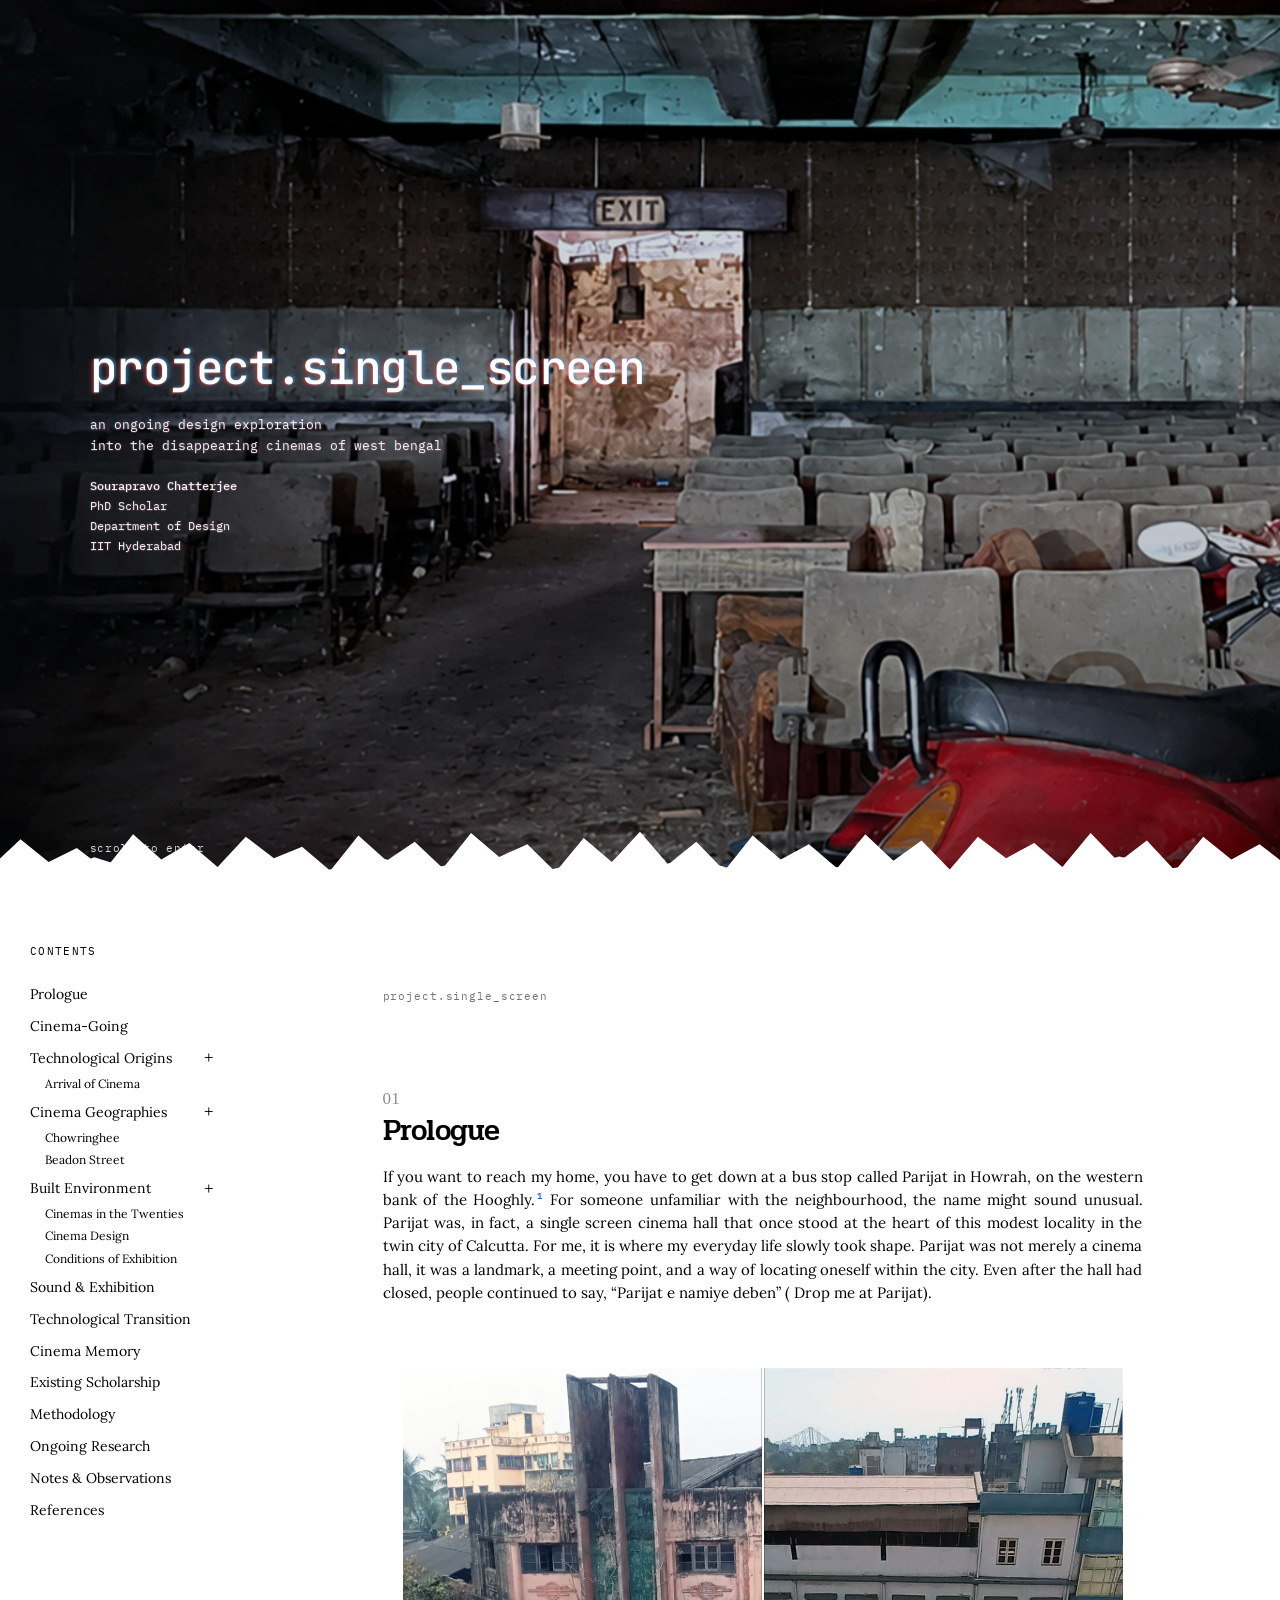
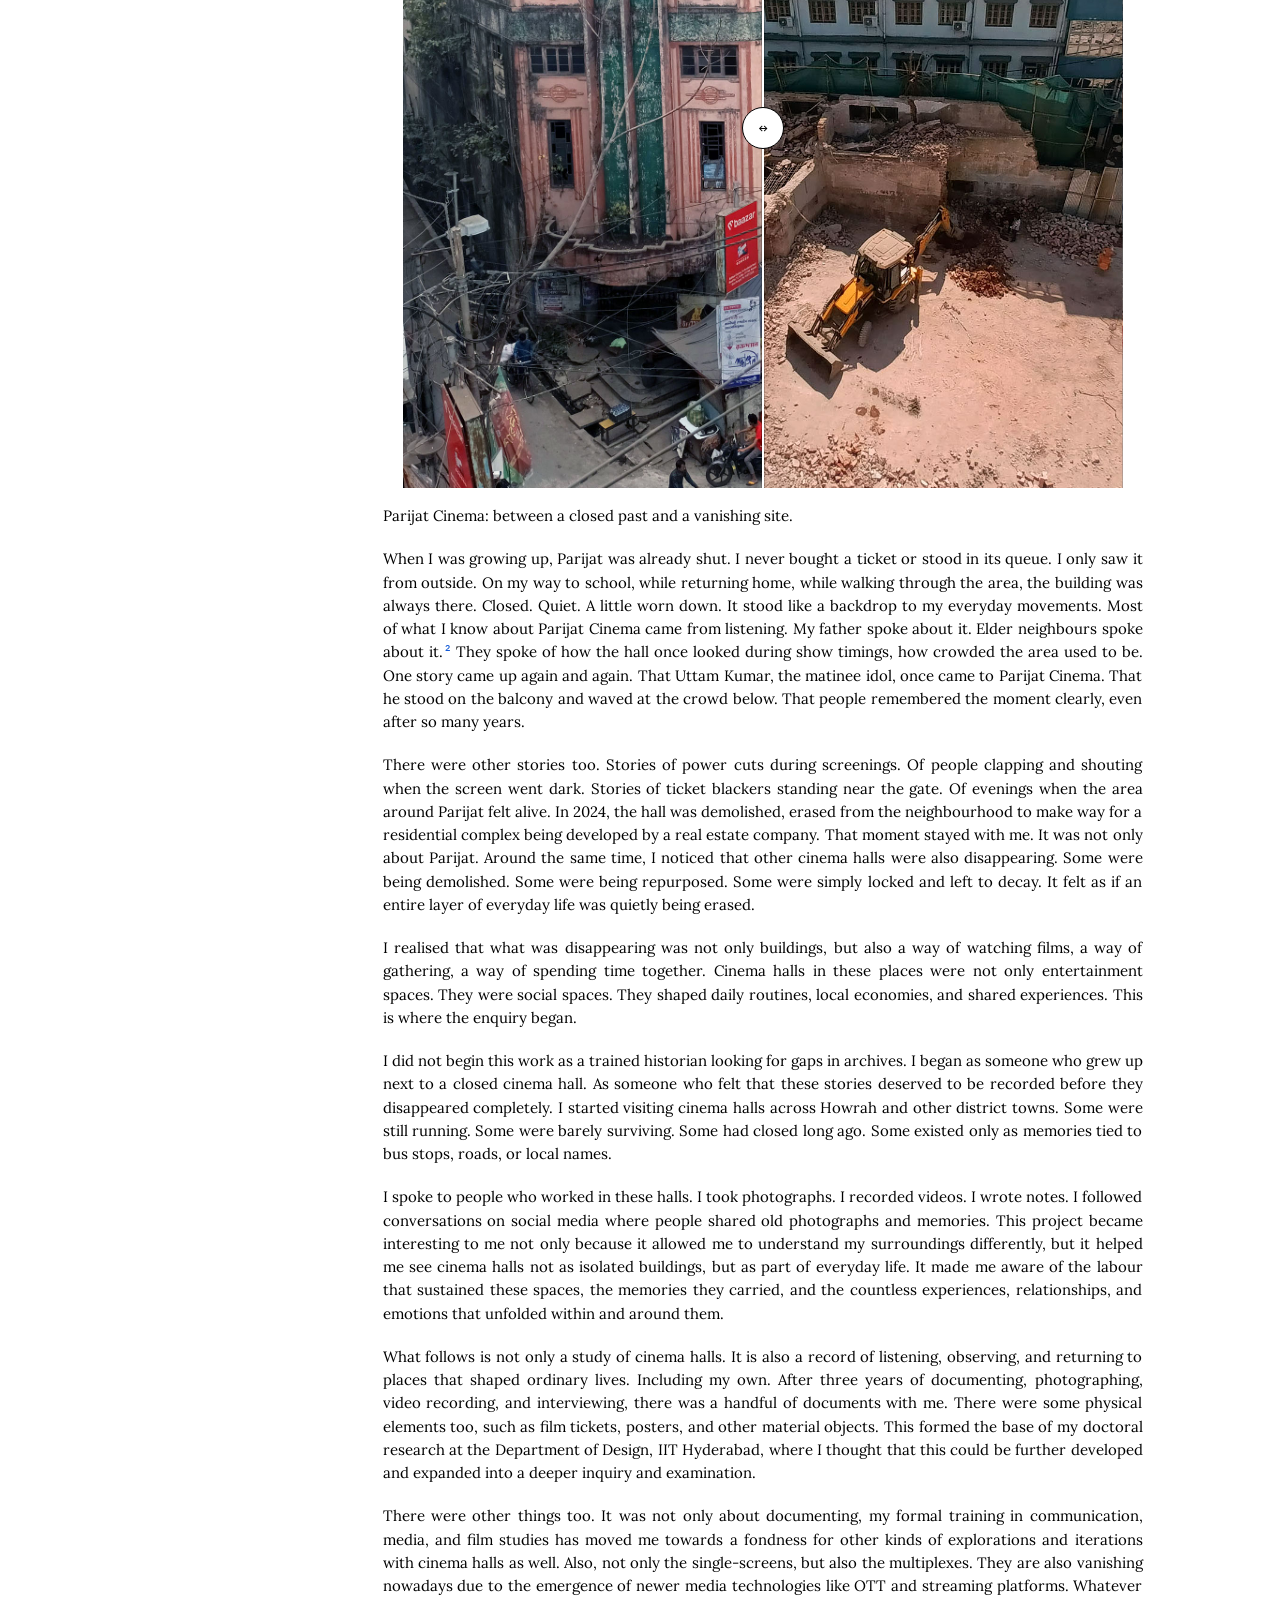
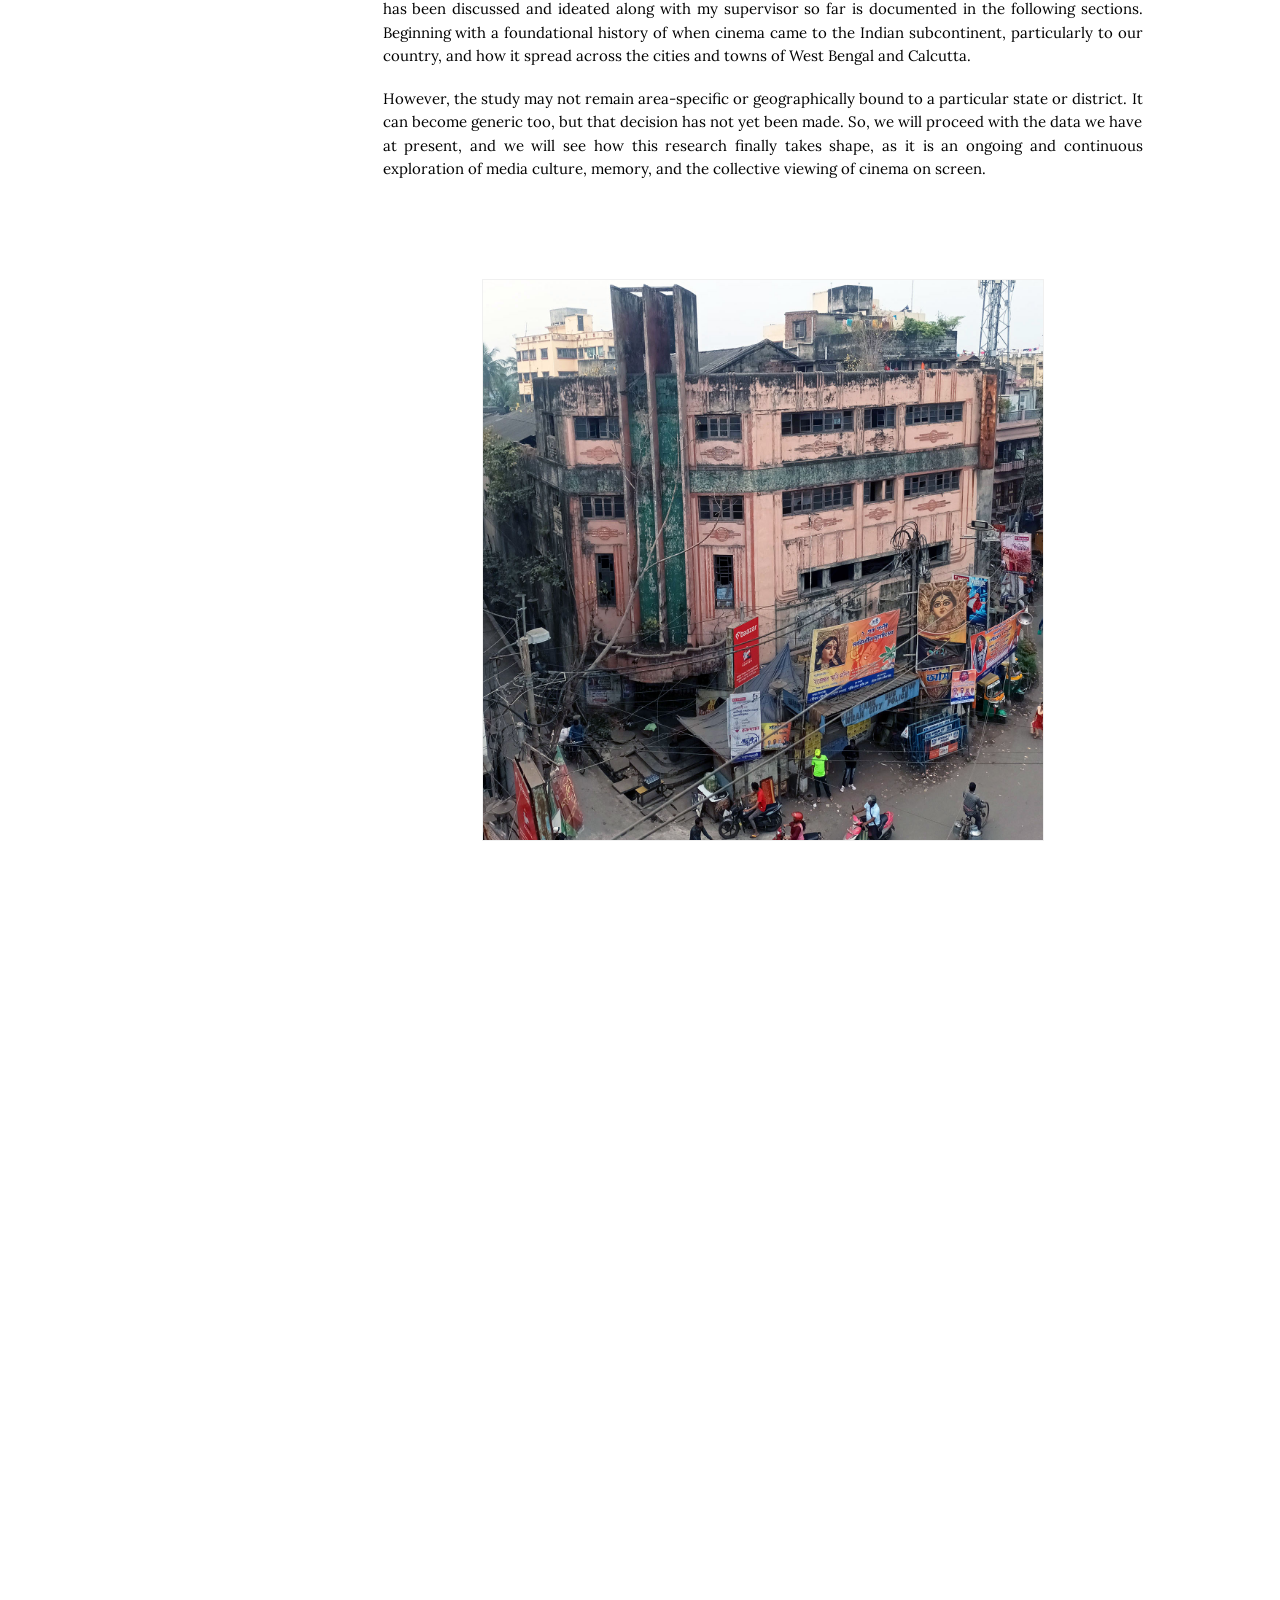
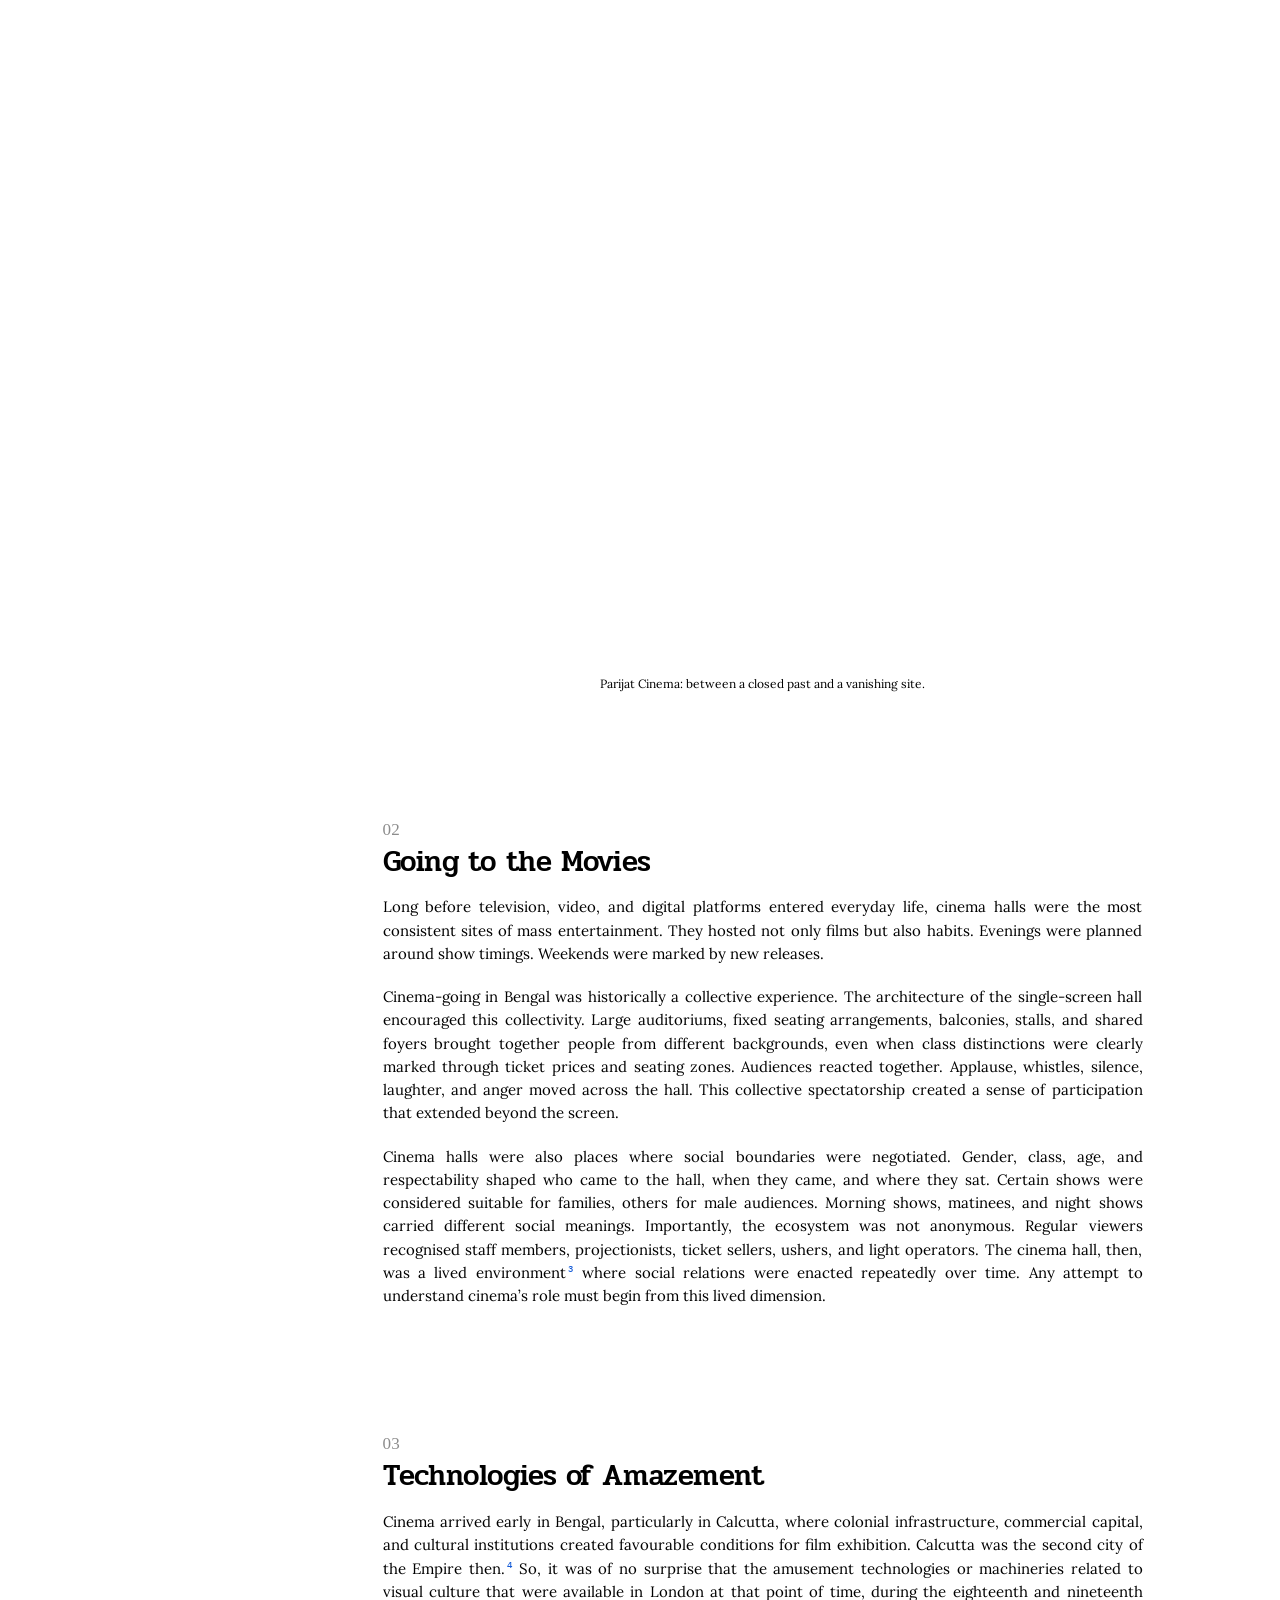
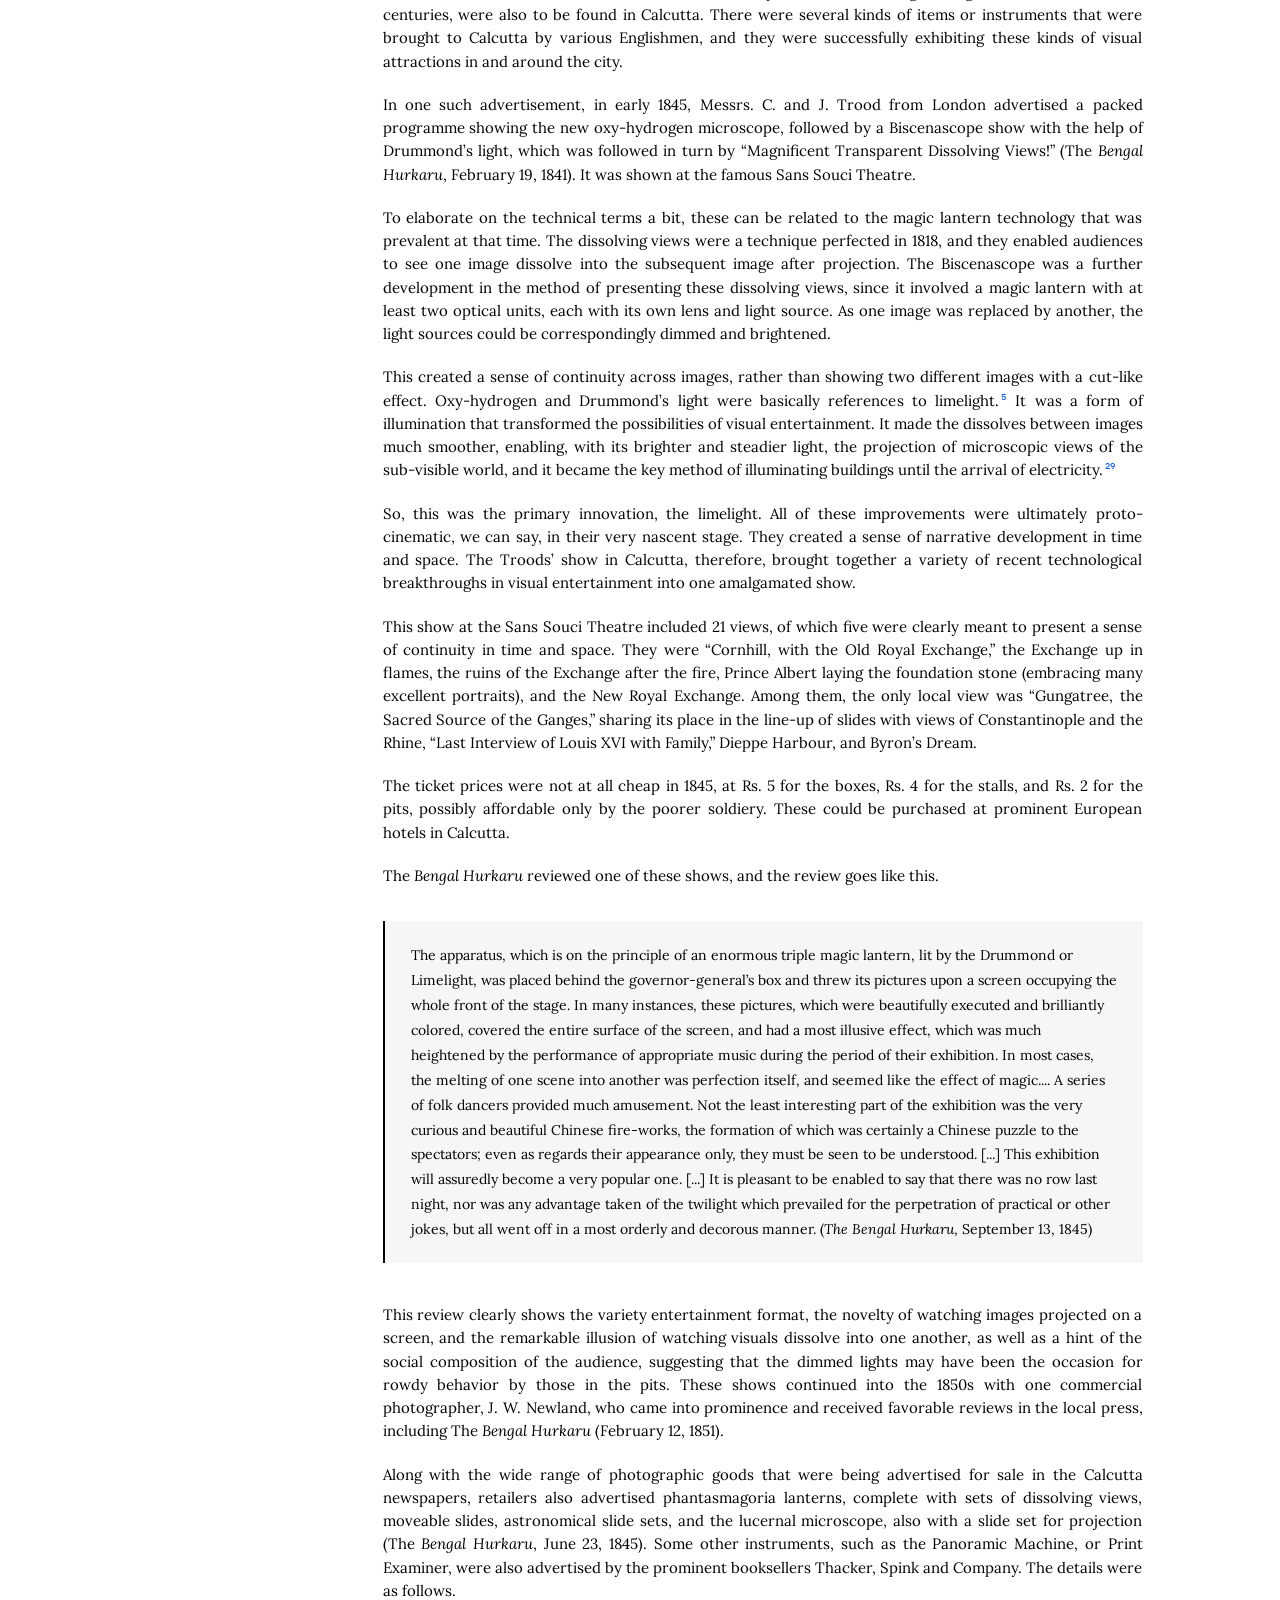
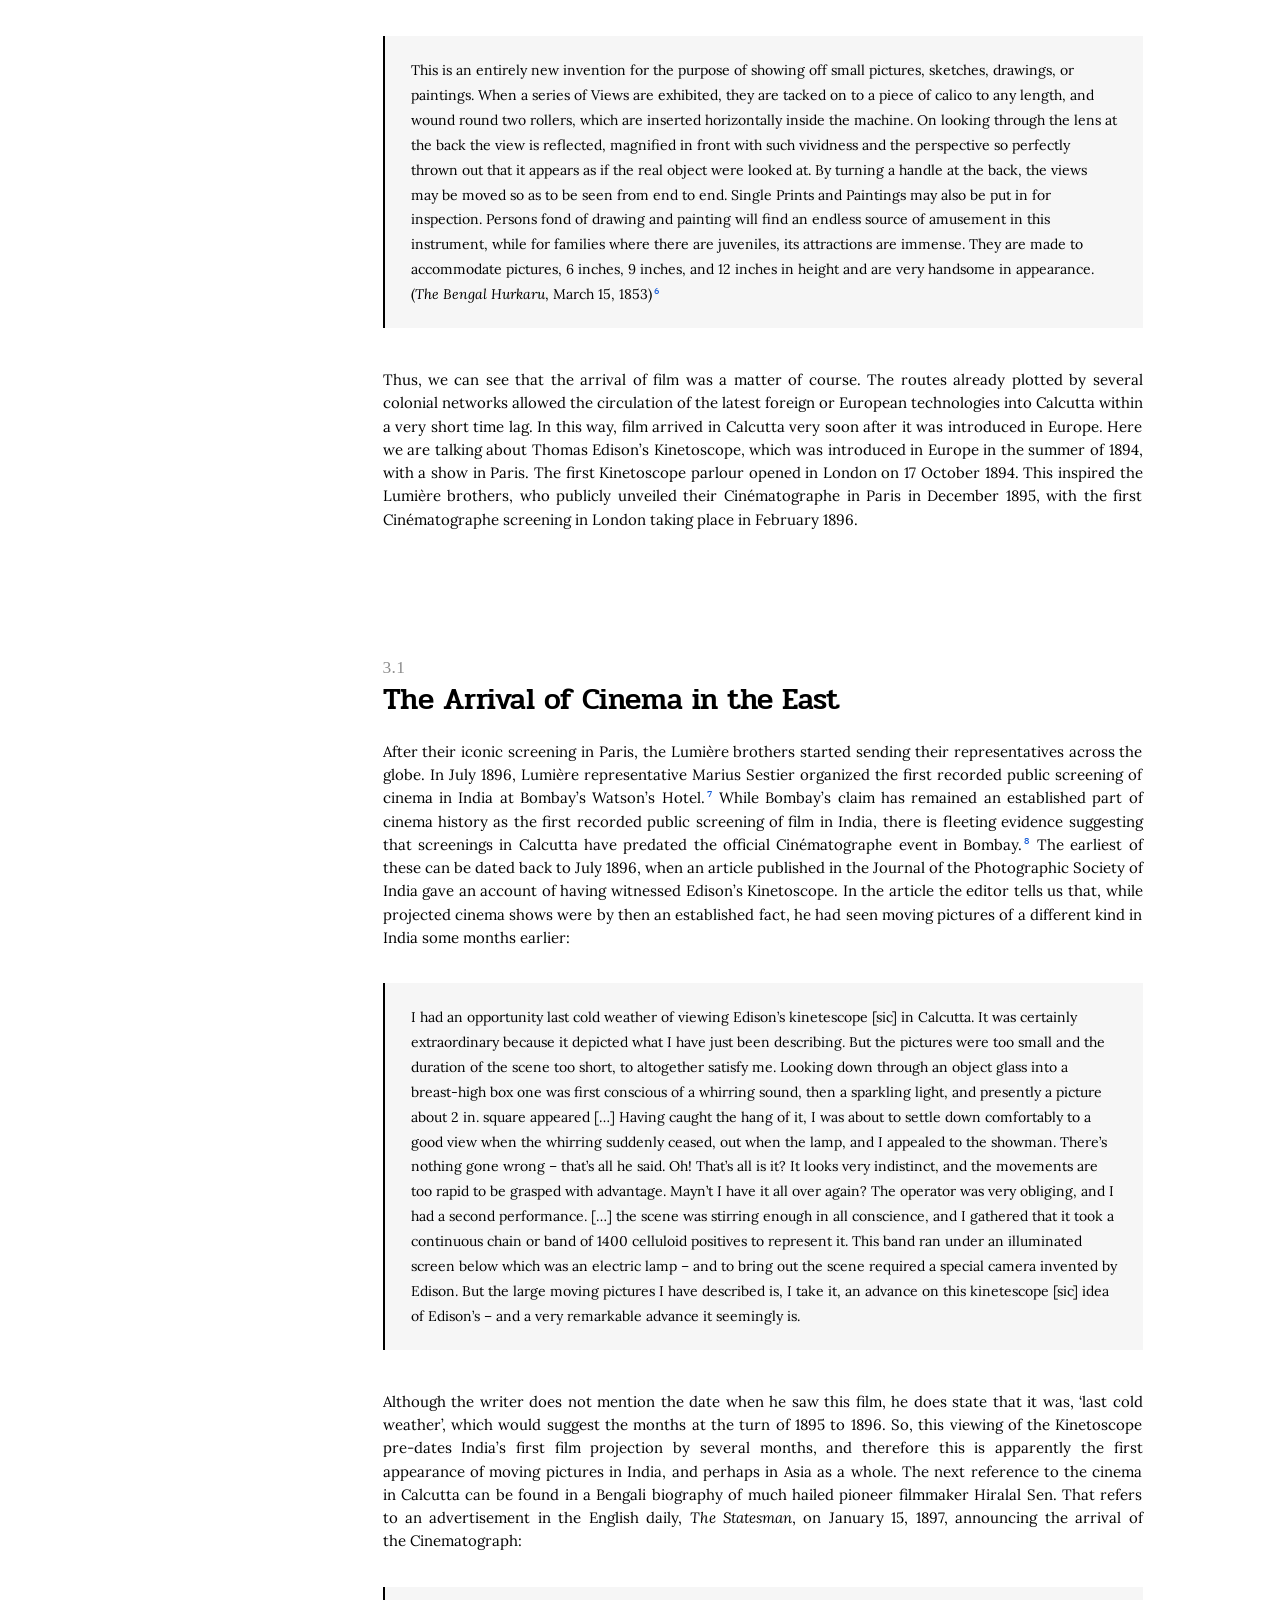
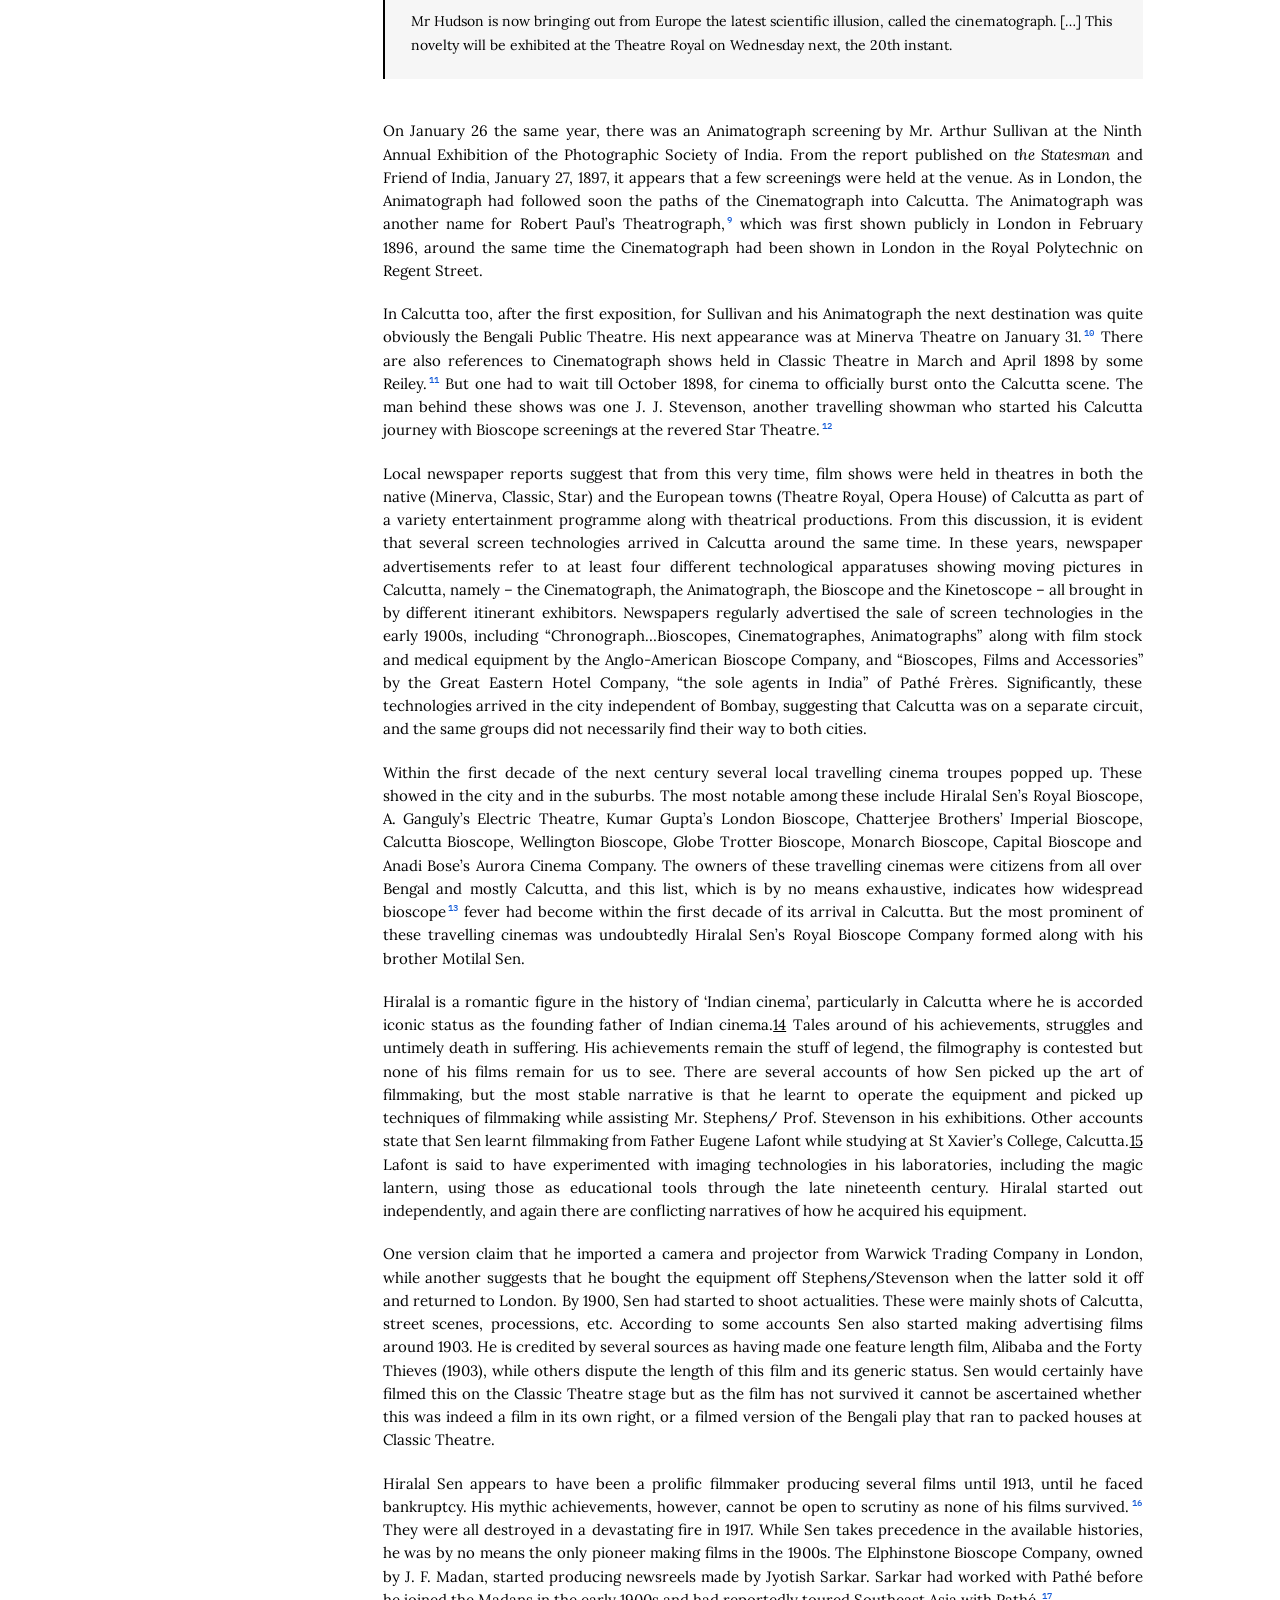
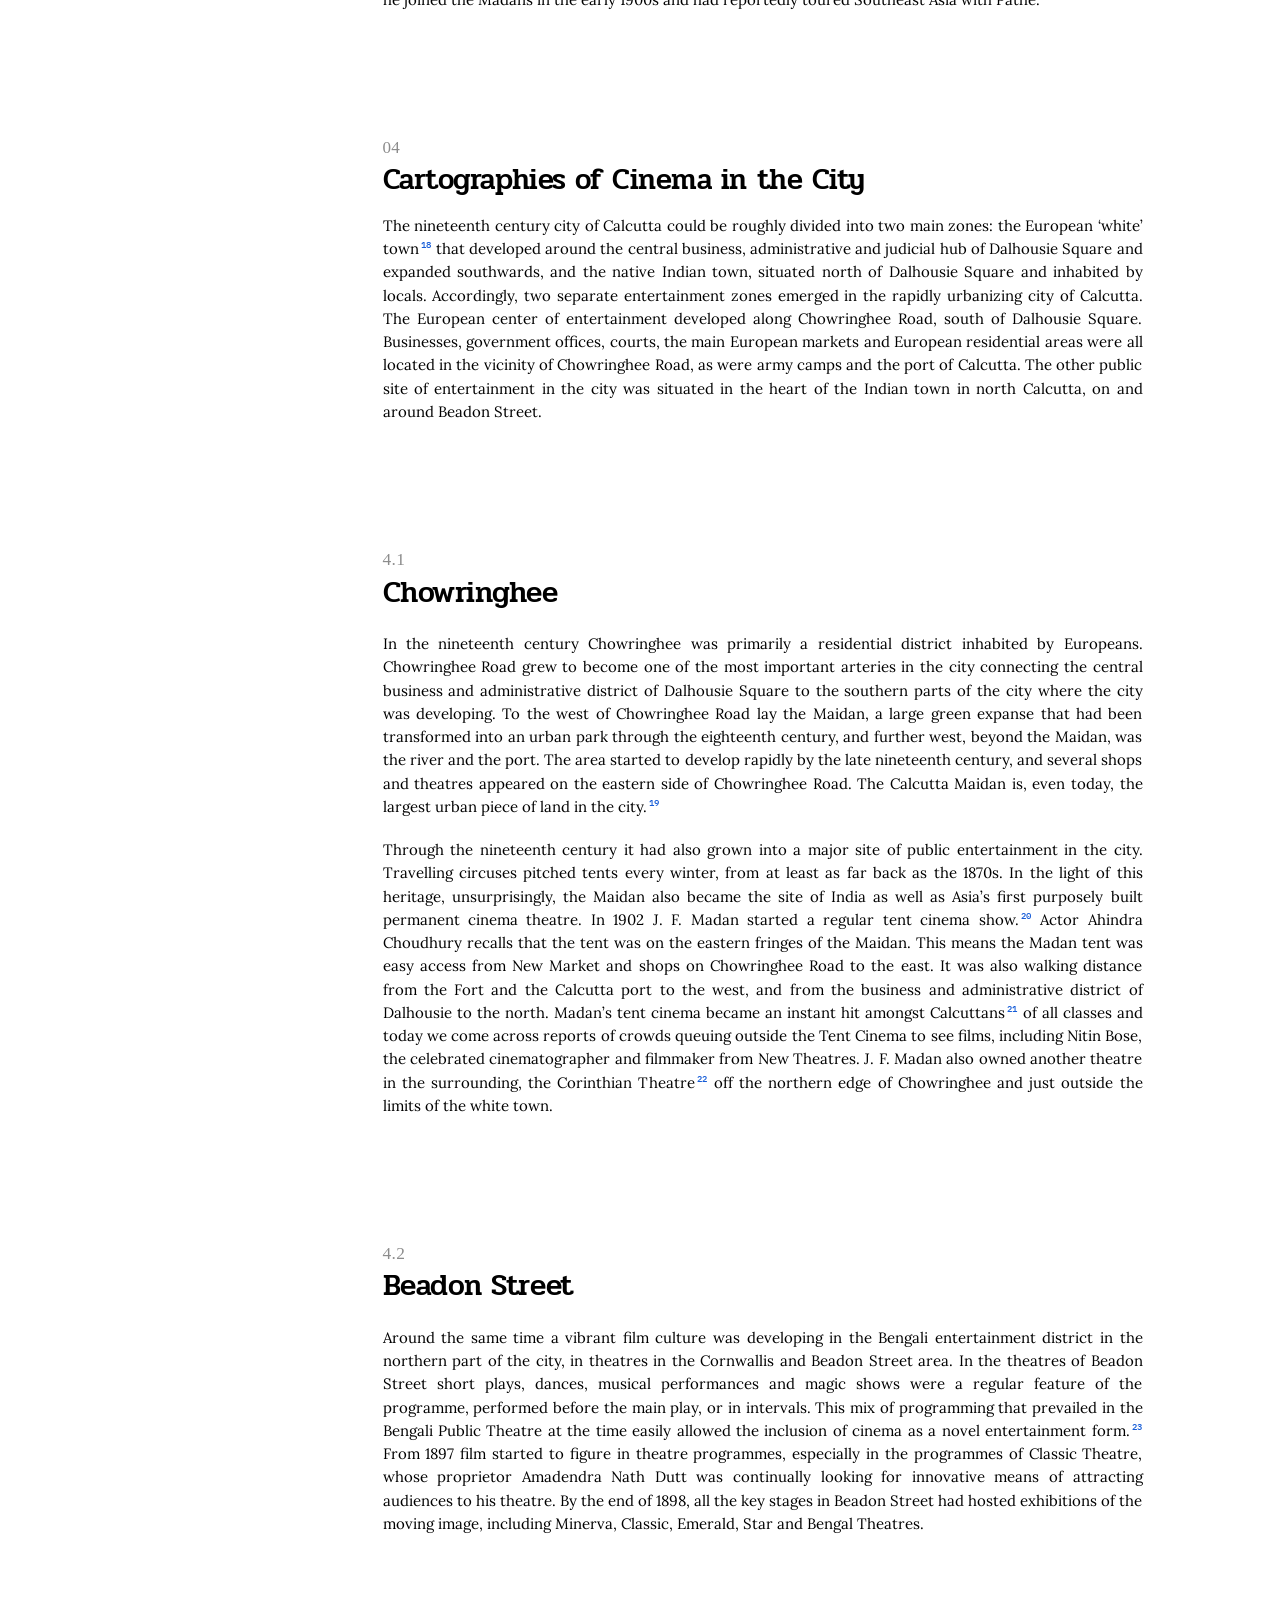
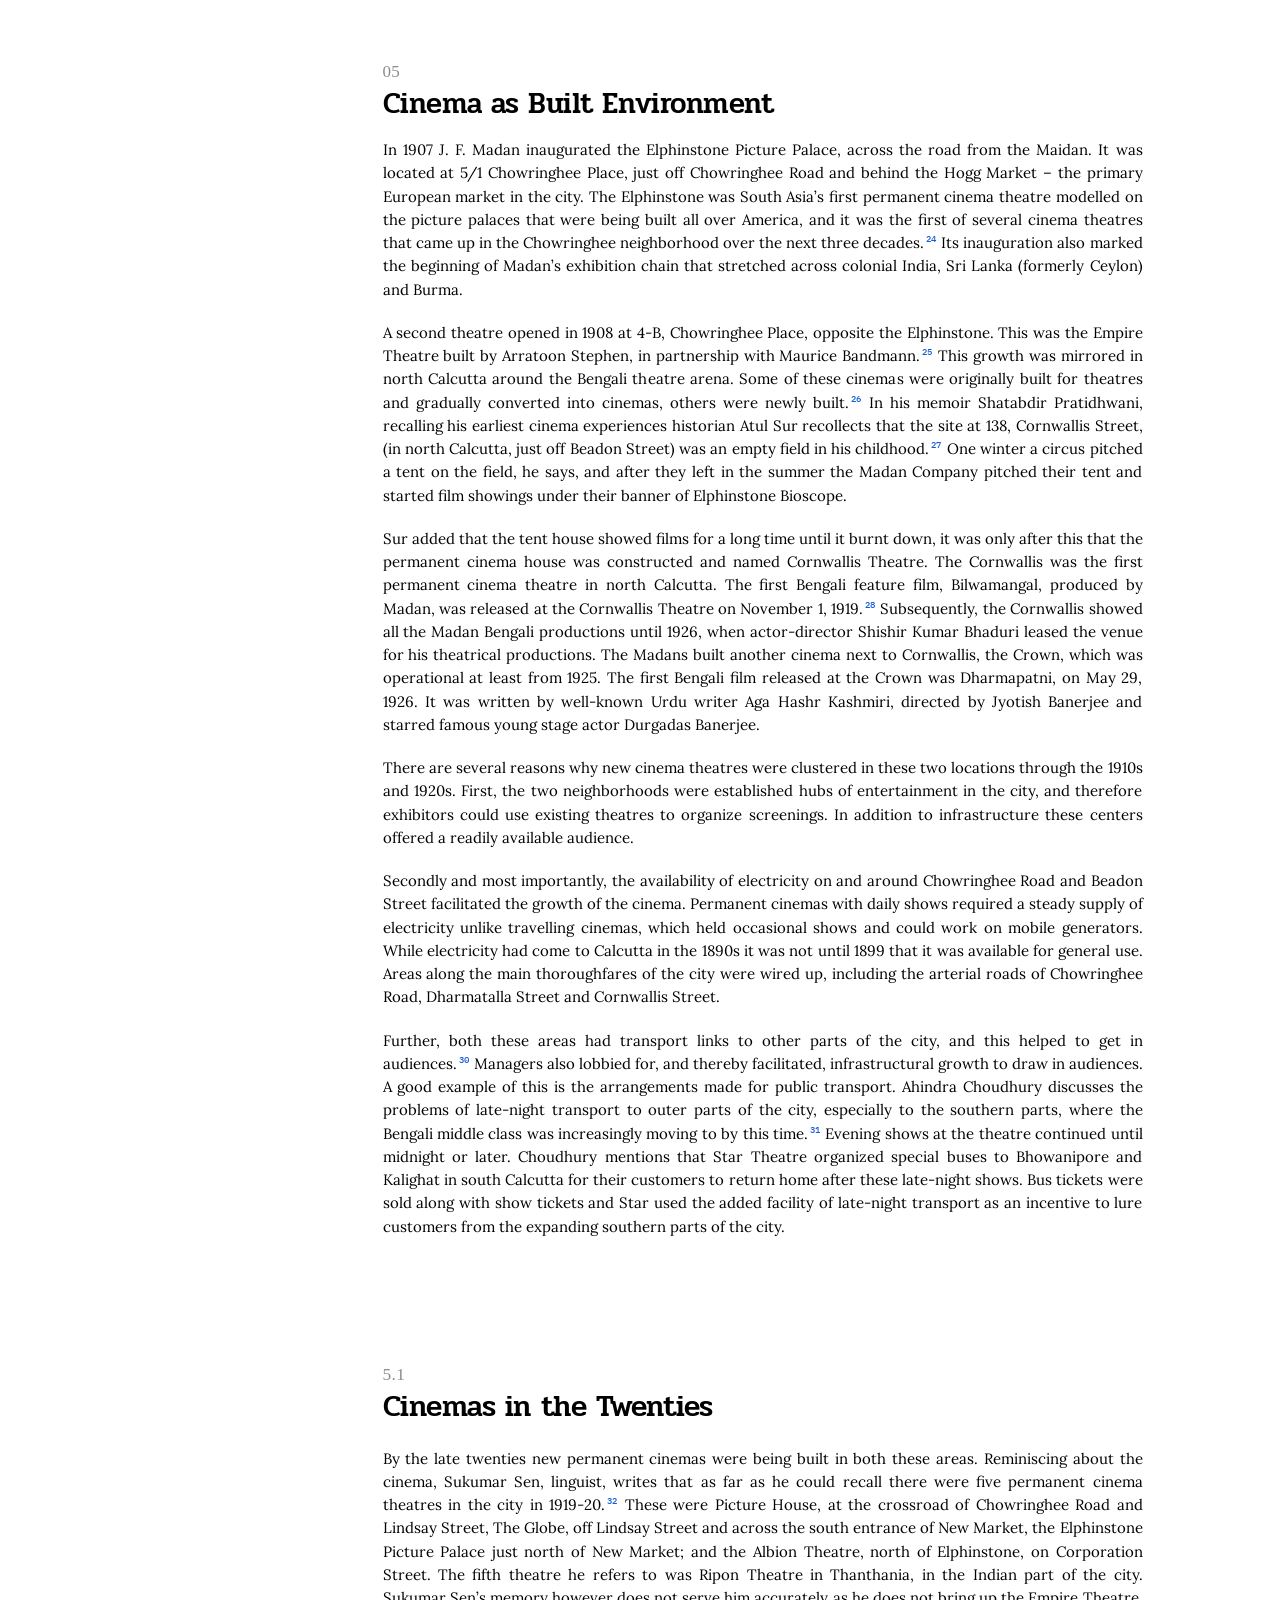
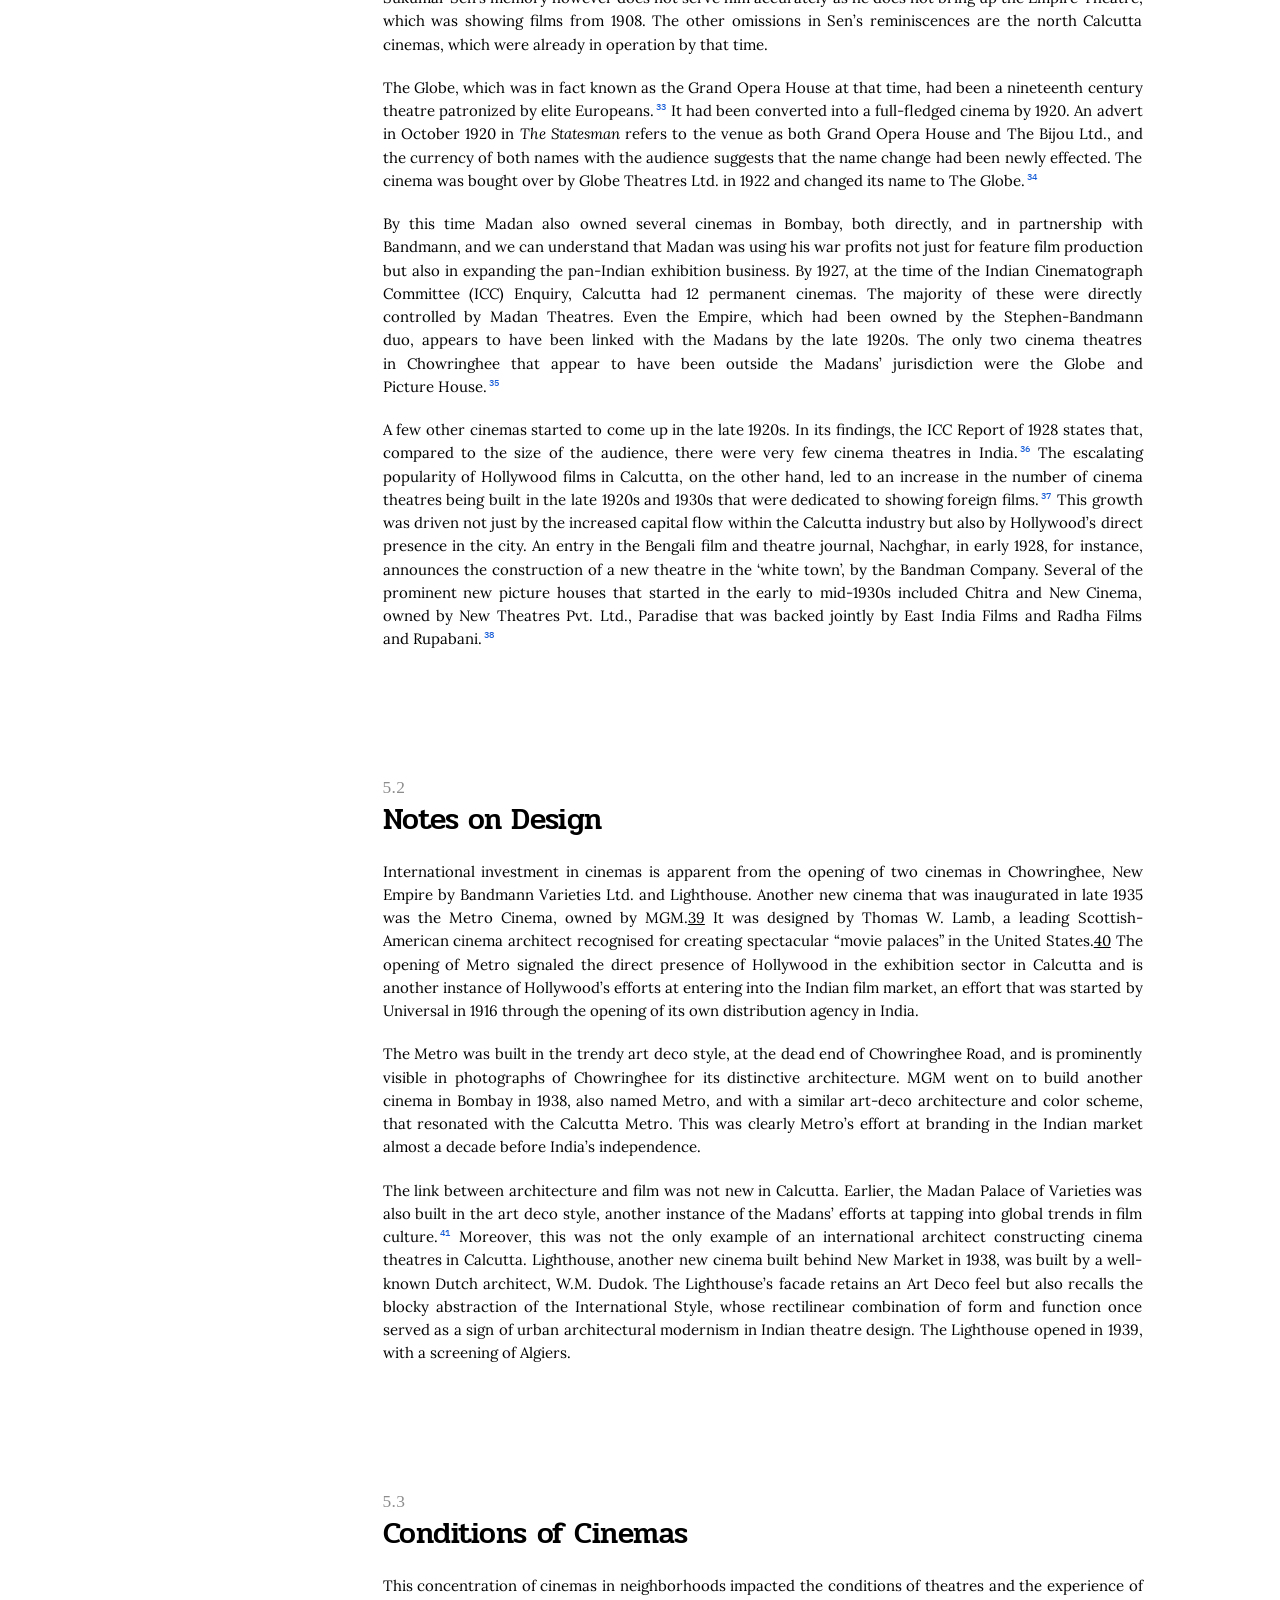
==== commit f5f07580: "Add files via upload" ====
--- a/index.html
+++ b/index.html
@@ -63,7 +63,7 @@
 <p class="intro-kicker">project.single_screen</p>
 </div>
 <section class="content-section" data-section="prologue" id="prologue">
-<h2 class="section-heading"><span class="section-number">01</span>Prologue</h2><p>If you want to reach my home, you have to get down at a bus stop called Parijat in Howrah, on the western bank of the Hooghly.<sup class="citation"><a aria-label="Open note 1" href="#note-1" id="cite-1-1">1</a></sup> For someone unfamiliar with the neighbourhood, the name might sound unusual. Parijat was, in fact, a single screen cinema hall that once stood at the heart of this modest locality in the twin city of Calcutta. For me, it is where my everyday life slowly took shape. Parijat was not merely a cinema hall, it was a landmark, a meeting point, and a way of locating oneself within the city. Even after the hall had closed, people continued to say, “Parijat e namiye deben” ( Drop me at Parijat).</p><p>When I was growing up, Parijat was already shut. I never bought a ticket or stood in its queue. I only saw it from outside. On my way to school, while returning home, while walking through the area, the building was always there. Closed. Quiet. A little worn down. It stood like a backdrop to my everyday movements. Most of what I know about Parijat Cinema came from listening. My father spoke about it. Elder neighbours spoke about it.<sup class="citation"><a aria-label="Open note 2" href="#note-2" id="cite-2-2">2</a></sup> They spoke of how the hall once looked during show timings, how crowded the area used to be. One story came up again and again. That Uttam Kumar, the matinee idol, once came to Parijat Cinema. That he stood on the balcony and waved at the crowd below. That people remembered the moment clearly, even after so many years.</p><p>There were other stories too. Stories of power cuts during screenings. Of people clapping and shouting when the screen went dark. Stories of ticket blackers standing near the gate. Of evenings when the area around Parijat felt alive. In 2024, the hall was demolished, erased from the neighbourhood to make way for a residential complex being developed by a real estate company. That moment stayed with me. It was not only about Parijat. Around the same time, I noticed that other cinema halls were also disappearing. Some were being demolished. Some were being repurposed. Some were simply locked and left to decay. It felt as if an entire layer of everyday life was quietly being erased.</p><p>I realised that what was disappearing was not only buildings, but also a way of watching films, a way of gathering, a way of spending time together. Cinema halls in these places were not only entertainment spaces. They were social spaces. They shaped daily routines, local economies, and shared experiences. This is where the enquiry began.</p><p>I did not begin this work as a trained historian looking for gaps in archives. I began as someone who grew up next to a closed cinema hall. As someone who felt that these stories deserved to be recorded before they disappeared completely. I started visiting cinema halls across Howrah and other district towns. Some were still running. Some were barely surviving. Some had closed long ago. Some existed only as memories tied to bus stops, roads, or local names.</p><p>I spoke to people who worked in these halls. I took photographs. I recorded videos. I wrote notes. I followed conversations on social media where people shared old photographs and memories. This project became interesting to me not only because it allowed me to understand my surroundings differently, but it helped me see cinema halls not as isolated buildings, but as part of everyday life. It made me aware of the labour that sustained these spaces, the memories they carried, and the countless experiences, relationships, and emotions that unfolded within and around them.</p><p>What follows is not only a study of cinema halls. It is also a record of listening, observing, and returning to places that shaped ordinary lives. Including my own.  After three years of documenting, photographing, video recording, and interviewing, there was a handful of documents with me. There were some physical elements too, such as film tickets, posters, and other material objects. This formed the base of my doctoral research at the Department of Design, IIT Hyderabad, where I thought that this could be further developed and expanded into a deeper inquiry and examination.</p><p>There were other things too. It was not only about documenting, my formal training in communication, media, and film studies has moved me towards a fondness for other kinds of explorations and iterations with cinema halls as well. Also, not only the single-screens, but also the multiplexes. They are also vanishing nowadays due to the emergence of newer media technologies like OTT and streaming platforms. Whatever has been discussed and ideated along with my supervisor so far is documented in the following sections. Beginning with a foundational history of when cinema came to the Indian subcontinent, particularly to our country, and how it spread across the cities and towns of West Bengal and Calcutta.</p><p>However, the study may not remain area-specific or geographically bound to a particular state or district. It can become generic too, but that decision has not yet been made. So, we will proceed with the data we have at present, and we will see how this research finally takes shape, as it is an ongoing and continuous exploration of media culture, memory, and the collective viewing of cinema on screen.</p><figure aria-labelledby="parijat-caption" class="dissolve-figure">
+<h2 class="section-heading"><span class="section-number">01</span>Prologue</h2><p>If you want to reach my home, you have to get down at a bus stop called Parijat in Howrah, on the western bank of the Hooghly.<sup class="citation"><a aria-label="Open note 1" href="#note-1" id="cite-1-1">1</a></sup> For someone unfamiliar with the neighbourhood, the name might sound unusual. Parijat was, in fact, a single screen cinema hall that once stood at the heart of this modest locality in the twin city of Calcutta. For me, it is where my everyday life slowly took shape. Parijat was not merely a cinema hall, it was a landmark, a meeting point, and a way of locating oneself within the city. Even after the hall had closed, people continued to say, “Parijat e namiye deben” ( Drop me at Parijat).</p><div class="comparison" aria-label="Before and after comparison of Parijat Cinema"><img class="comparison__before" src="images/IMG02.jpg" alt="Parijat Cinema before demolition"><img class="comparison__after" src="images/IMG03.jpg" alt="Parijat Cinema during demolition"><div class="comparison__divider" aria-hidden="true"></div><div class="comparison__handle" aria-label="Drag to compare before and after"></div></div><p class="comparison-caption">Parijat Cinema: between a closed past and a vanishing site.</p><p>When I was growing up, Parijat was already shut. I never bought a ticket or stood in its queue. I only saw it from outside. On my way to school, while returning home, while walking through the area, the building was always there. Closed. Quiet. A little worn down. It stood like a backdrop to my everyday movements. Most of what I know about Parijat Cinema came from listening. My father spoke about it. Elder neighbours spoke about it.<sup class="citation"><a aria-label="Open note 2" href="#note-2" id="cite-2-2">2</a></sup> They spoke of how the hall once looked during show timings, how crowded the area used to be. One story came up again and again. That Uttam Kumar, the matinee idol, once came to Parijat Cinema. That he stood on the balcony and waved at the crowd below. That people remembered the moment clearly, even after so many years.</p><p>There were other stories too. Stories of power cuts during screenings. Of people clapping and shouting when the screen went dark. Stories of ticket blackers standing near the gate. Of evenings when the area around Parijat felt alive. In 2024, the hall was demolished, erased from the neighbourhood to make way for a residential complex being developed by a real estate company. That moment stayed with me. It was not only about Parijat. Around the same time, I noticed that other cinema halls were also disappearing. Some were being demolished. Some were being repurposed. Some were simply locked and left to decay. It felt as if an entire layer of everyday life was quietly being erased.</p><p>I realised that what was disappearing was not only buildings, but also a way of watching films, a way of gathering, a way of spending time together. Cinema halls in these places were not only entertainment spaces. They were social spaces. They shaped daily routines, local economies, and shared experiences. This is where the enquiry began.</p><p>I did not begin this work as a trained historian looking for gaps in archives. I began as someone who grew up next to a closed cinema hall. As someone who felt that these stories deserved to be recorded before they disappeared completely. I started visiting cinema halls across Howrah and other district towns. Some were still running. Some were barely surviving. Some had closed long ago. Some existed only as memories tied to bus stops, roads, or local names.</p><p>I spoke to people who worked in these halls. I took photographs. I recorded videos. I wrote notes. I followed conversations on social media where people shared old photographs and memories. This project became interesting to me not only because it allowed me to understand my surroundings differently, but it helped me see cinema halls not as isolated buildings, but as part of everyday life. It made me aware of the labour that sustained these spaces, the memories they carried, and the countless experiences, relationships, and emotions that unfolded within and around them.</p><p>What follows is not only a study of cinema halls. It is also a record of listening, observing, and returning to places that shaped ordinary lives. Including my own.  After three years of documenting, photographing, video recording, and interviewing, there was a handful of documents with me. There were some physical elements too, such as film tickets, posters, and other material objects. This formed the base of my doctoral research at the Department of Design, IIT Hyderabad, where I thought that this could be further developed and expanded into a deeper inquiry and examination.</p><p>There were other things too. It was not only about documenting, my formal training in communication, media, and film studies has moved me towards a fondness for other kinds of explorations and iterations with cinema halls as well. Also, not only the single-screens, but also the multiplexes. They are also vanishing nowadays due to the emergence of newer media technologies like OTT and streaming platforms. Whatever has been discussed and ideated along with my supervisor so far is documented in the following sections. Beginning with a foundational history of when cinema came to the Indian subcontinent, particularly to our country, and how it spread across the cities and towns of West Bengal and Calcutta.</p><p>However, the study may not remain area-specific or geographically bound to a particular state or district. It can become generic too, but that decision has not yet been made. So, we will proceed with the data we have at present, and we will see how this research finally takes shape, as it is an ongoing and continuous exploration of media culture, memory, and the collective viewing of cinema on screen.</p><figure aria-labelledby="parijat-caption" class="dissolve-figure">
 <div class="dissolve-stage">
 <div class="dissolve-frame">
 <img alt="Parijat Cinema, closed building" class="dissolve-image dissolve-a" loading="lazy" src="images/IMG02.jpg"/>
@@ -75,9 +75,9 @@
 <section class="content-section" data-section="cinema-going" id="cinema-going">
 <h2 class="section-heading"><span class="section-number">02</span>Going to the Movies</h2><p>Long before television, video, and digital platforms entered everyday life, cinema halls were the most consistent sites of mass entertainment. They hosted not only films but also habits. Evenings were planned around show timings. Weekends were marked by new releases.</p><p>Cinema-going in Bengal was historically a collective experience. The architecture of the single-screen hall encouraged this collectivity. Large auditoriums, fixed seating arrangements, balconies, stalls, and shared foyers brought together people from different backgrounds, even when class distinctions were clearly marked through ticket prices and seating zones. Audiences reacted together. Applause, whistles, silence, laughter, and anger moved across the hall. This collective spectatorship created a sense of participation that extended beyond the screen.</p><p>Cinema halls were also places where social boundaries were negotiated. Gender, class, age, and respectability shaped who came to the hall, when they came, and where they sat. Certain shows were considered suitable for families, others for male audiences. Morning shows, matinees, and night shows carried different social meanings. Importantly, the ecosystem was not anonymous. Regular viewers recognised staff members, projectionists, ticket sellers, ushers, and light operators. The cinema hall, then, was a lived environment<sup class="citation"><a aria-label="Open note 3" href="#note-3" id="cite-3-3">3</a></sup> where social relations were enacted repeatedly over time. Any attempt to understand cinema’s role must begin from this lived dimension.</p></section>
 <section class="content-section" data-section="technological-origins" id="technological-origins">
-<h2 class="section-heading"><span class="section-number">03</span>Technologies of Amazement</h2><p>Cinema arrived early in Bengal, particularly in Calcutta, where colonial infrastructure, commercial capital, and cultural institutions created favourable conditions for film exhibition. Calcutta was the second city of the Empire then.<sup class="citation"><a aria-label="Open note 4" href="#note-4" id="cite-4-4">4</a></sup> So, it was of no surprise that the amusement technologies or machineries related to visual culture that were available in London at that point of time, during the eighteenth and nineteenth centuries, were also to be found in Calcutta. There were several kinds of items or instruments that were brought to Calcutta by various Englishmen, and they were successfully exhibiting these kinds of visual attractions in and around the city.</p><p>In one such advertisement, in early 1845, Messrs. C. and J. Trood from London advertised a packed programme showing the new oxy-hydrogen microscope, followed by a Biscenascope show with the help of Drummond’s light, which was followed in turn by “Magnificent Transparent Dissolving Views!” (The Bengal Hurkaru, February 19, 1841). It was shown at the famous Sans Souci Theatre.</p><p>To elaborate on the technical terms a bit, these can be related to the magic lantern technology that was prevalent at that time. The dissolving views were a technique perfected in 1818, and they enabled audiences to see one image dissolve into the subsequent image after projection. The Biscenascope was a further development in the method of presenting these dissolving views, since it involved a magic lantern with at least two optical units, each with its own lens and light source. As one image was replaced by another, the light sources could be correspondingly dimmed and brightened.</p><p>This created a sense of continuity across images, rather than showing two different images with a cut-like effect. Oxy-hydrogen and Drummond’s light were basically references to limelight.<sup class="citation"><a aria-label="Open note 5" href="#note-5" id="cite-5-5">5</a></sup> It was a form of illumination that transformed the possibilities of visual entertainment. It made the dissolves between images much smoother, enabling, with its brighter and steadier light, the projection of microscopic views of the sub-visible world, and it became the key method of illuminating buildings until the arrival of electricity.<sup class="citation"><a aria-label="Open note 29" href="#note-29" id="cite-29-6">29</a></sup></p><p>So, this was the primary innovation, the limelight. All of these improvements were ultimately proto-cinematic, we can say, in their very nascent stage. They created a sense of narrative development in time and space. The Troods’ show in Calcutta, therefore, brought together a variety of recent technological breakthroughs in visual entertainment into one amalgamated show.</p><p>This show at the Sans Souci Theatre included 21 views, of which five were clearly meant to present a sense of continuity in time and space. They were “Cornhill, with the Old Royal Exchange,” the Exchange up in flames, the ruins of the Exchange after the fire, Prince Albert laying the foundation stone (embracing many excellent portraits), and the New Royal Exchange. Among them, the only local view was “Gungatree, the Sacred Source of the Ganges,” sharing its place in the line-up of slides with views of Constantinople and the Rhine, “Last Interview of Louis XVI with Family,” Dieppe Harbour, and Byron’s Dream.</p><p>The ticket prices were not at all cheap in 1845, at Rs. 5 for the boxes, Rs. 4 for the stalls, and Rs. 2 for the pits, possibly affordable only by the poorer soldiery. These could be purchased at prominent European hotels in Calcutta.</p><p>The Bengal Hurkaru reviewed one of these shows, and the review goes like this.</p><blockquote class="quote-block"><p>The apparatus, which is on the principle of an enormous triple magic lantern, lit by the Drummond or Limelight, was placed behind the governor-general’s box and threw its pictures upon a screen occupying the whole front of the stage. In many instances, these pictures, which were beautifully executed and brilliantly colored, covered the entire surface of the screen, and had a most illusive effect, which was much heightened by the performance of appropriate music during the period of their exhibition. In most cases, the melting of one scene into another was perfection itself, and seemed like the effect of magic.... A series of folk dancers provided much amusement. Not the least interesting part of the exhibition was the very curious and beautiful Chinese fire-works, the formation of which was certainly a Chinese puzzle to the spectators; even as regards their appearance only, they must be seen to be understood. [...] This exhibition will assuredly become a very popular one. [...] It is pleasant to be enabled to say that there was no row last night, nor was any advantage taken of the twilight which prevailed for the perpetration of practical or other jokes, but all went off in a most orderly and decorous manner. (<em>The Bengal Hurkaru</em>, September 13, 1845)</p></blockquote><p>This review clearly shows the variety entertainment format, the novelty of watching images projected on a screen, and the remarkable illusion of watching visuals dissolve into one another, as well as a hint of the social composition of the audience, suggesting that the dimmed lights may have been the occasion for rowdy behavior by those in the pits. These shows continued into the 1850s with one commercial photographer, J. W. Newland, who came into prominence and received favorable reviews in the local press, including The Bengal Hurkaru (February 12, 1851).</p><p>Along with the wide range of photographic goods that were being advertised for sale in the Calcutta newspapers, retailers also advertised phantasmagoria lanterns, complete with sets of dissolving views, moveable slides, astronomical slide sets, and the lucernal microscope, also with a slide set for projection (The Bengal Hurkaru, June 23, 1845). Some other instruments, such as the Panoramic Machine, or Print Examiner, were also advertised by the prominent booksellers Thacker, Spink and Company. The details were as follows.</p><blockquote class="quote-block"><p>This is an entirely new invention for the purpose of showing off small pictures, sketches, drawings, or paintings. When a series of Views are exhibited, they are tacked on to a piece of calico to any length, and wound round two rollers, which are inserted horizontally inside the machine. On looking through the lens at the back the view is reflected, magnified in front with such vividness and the perspective so perfectly thrown out that it appears as if the real object were looked at. By turning a handle at the back, the views may be moved so as to be seen from end to end. Single Prints and Paintings may also be put in for inspection. Persons fond of drawing and painting will find an endless source of amusement in this instrument, while for families where there are juveniles, its attractions are immense. They are made to accommodate pictures, 6 inches, 9 inches, and 12 inches in height and are very handsome in appearance. (<em>The Bengal Hurkaru</em>, March 15, 1853)<sup class="citation"><a aria-label="Open note 6" href="#note-6" id="cite-6-7">6</a></sup></p></blockquote><p>Thus, we can see that the arrival of film was a matter of course. The routes already plotted by several colonial networks allowed the circulation of the latest foreign or European technologies into Calcutta within a very short time lag. In this way, film arrived in Calcutta very soon after it was introduced in Europe. Here we are talking about Thomas Edison’s Kinetoscope, which was introduced in Europe in the summer of 1894, with a show in Paris. The first Kinetoscope parlour opened in London on 17 October 1894. This inspired the Lumière brothers, who publicly unveiled their Cinématographe in Paris in December 1895, with the first Cinématographe screening in London taking place in February 1896.</p></section>
+<h2 class="section-heading"><span class="section-number">03</span>Technologies of Amazement</h2><p>Cinema arrived early in Bengal, particularly in Calcutta, where colonial infrastructure, commercial capital, and cultural institutions created favourable conditions for film exhibition. Calcutta was the second city of the Empire then.<sup class="citation"><a aria-label="Open note 4" href="#note-4" id="cite-4-4">4</a></sup> So, it was of no surprise that the amusement technologies or machineries related to visual culture that were available in London at that point of time, during the eighteenth and nineteenth centuries, were also to be found in Calcutta. There were several kinds of items or instruments that were brought to Calcutta by various Englishmen, and they were successfully exhibiting these kinds of visual attractions in and around the city.</p><p>In one such advertisement, in early 1845, Messrs. C. and J. Trood from London advertised a packed programme showing the new oxy-hydrogen microscope, followed by a Biscenascope show with the help of Drummond’s light, which was followed in turn by “Magnificent Transparent Dissolving Views!” (The <em>Bengal Hurkaru</em>, February 19, 1841). It was shown at the famous Sans Souci Theatre.</p><p>To elaborate on the technical terms a bit, these can be related to the magic lantern technology that was prevalent at that time. The dissolving views were a technique perfected in 1818, and they enabled audiences to see one image dissolve into the subsequent image after projection. The Biscenascope was a further development in the method of presenting these dissolving views, since it involved a magic lantern with at least two optical units, each with its own lens and light source. As one image was replaced by another, the light sources could be correspondingly dimmed and brightened.</p><p>This created a sense of continuity across images, rather than showing two different images with a cut-like effect. Oxy-hydrogen and Drummond’s light were basically references to limelight.<sup class="citation"><a aria-label="Open note 5" href="#note-5" id="cite-5-5">5</a></sup> It was a form of illumination that transformed the possibilities of visual entertainment. It made the dissolves between images much smoother, enabling, with its brighter and steadier light, the projection of microscopic views of the sub-visible world, and it became the key method of illuminating buildings until the arrival of electricity.<sup class="citation"><a aria-label="Open note 29" href="#note-29" id="cite-29-6">29</a></sup></p><p>So, this was the primary innovation, the limelight. All of these improvements were ultimately proto-cinematic, we can say, in their very nascent stage. They created a sense of narrative development in time and space. The Troods’ show in Calcutta, therefore, brought together a variety of recent technological breakthroughs in visual entertainment into one amalgamated show.</p><p>This show at the Sans Souci Theatre included 21 views, of which five were clearly meant to present a sense of continuity in time and space. They were “Cornhill, with the Old Royal Exchange,” the Exchange up in flames, the ruins of the Exchange after the fire, Prince Albert laying the foundation stone (embracing many excellent portraits), and the New Royal Exchange. Among them, the only local view was “Gungatree, the Sacred Source of the Ganges,” sharing its place in the line-up of slides with views of Constantinople and the Rhine, “Last Interview of Louis XVI with Family,” Dieppe Harbour, and Byron’s Dream.</p><p>The ticket prices were not at all cheap in 1845, at Rs. 5 for the boxes, Rs. 4 for the stalls, and Rs. 2 for the pits, possibly affordable only by the poorer soldiery. These could be purchased at prominent European hotels in Calcutta.</p><p>The <em>Bengal Hurkaru</em> reviewed one of these shows, and the review goes like this.</p><blockquote class="quote-block"><p>The apparatus, which is on the principle of an enormous triple magic lantern, lit by the Drummond or Limelight, was placed behind the governor-general’s box and threw its pictures upon a screen occupying the whole front of the stage. In many instances, these pictures, which were beautifully executed and brilliantly colored, covered the entire surface of the screen, and had a most illusive effect, which was much heightened by the performance of appropriate music during the period of their exhibition. In most cases, the melting of one scene into another was perfection itself, and seemed like the effect of magic.... A series of folk dancers provided much amusement. Not the least interesting part of the exhibition was the very curious and beautiful Chinese fire-works, the formation of which was certainly a Chinese puzzle to the spectators; even as regards their appearance only, they must be seen to be understood. [...] This exhibition will assuredly become a very popular one. [...] It is pleasant to be enabled to say that there was no row last night, nor was any advantage taken of the twilight which prevailed for the perpetration of practical or other jokes, but all went off in a most orderly and decorous manner. (<em>The <em>Bengal Hurkaru</em></em>, September 13, 1845)</p></blockquote><p>This review clearly shows the variety entertainment format, the novelty of watching images projected on a screen, and the remarkable illusion of watching visuals dissolve into one another, as well as a hint of the social composition of the audience, suggesting that the dimmed lights may have been the occasion for rowdy behavior by those in the pits. These shows continued into the 1850s with one commercial photographer, J. W. Newland, who came into prominence and received favorable reviews in the local press, including The <em>Bengal Hurkaru</em> (February 12, 1851).</p><p>Along with the wide range of photographic goods that were being advertised for sale in the Calcutta newspapers, retailers also advertised phantasmagoria lanterns, complete with sets of dissolving views, moveable slides, astronomical slide sets, and the lucernal microscope, also with a slide set for projection (The <em>Bengal Hurkaru</em>, June 23, 1845). Some other instruments, such as the Panoramic Machine, or Print Examiner, were also advertised by the prominent booksellers Thacker, Spink and Company. The details were as follows.</p><blockquote class="quote-block"><p>This is an entirely new invention for the purpose of showing off small pictures, sketches, drawings, or paintings. When a series of Views are exhibited, they are tacked on to a piece of calico to any length, and wound round two rollers, which are inserted horizontally inside the machine. On looking through the lens at the back the view is reflected, magnified in front with such vividness and the perspective so perfectly thrown out that it appears as if the real object were looked at. By turning a handle at the back, the views may be moved so as to be seen from end to end. Single Prints and Paintings may also be put in for inspection. Persons fond of drawing and painting will find an endless source of amusement in this instrument, while for families where there are juveniles, its attractions are immense. They are made to accommodate pictures, 6 inches, 9 inches, and 12 inches in height and are very handsome in appearance. (<em>The <em>Bengal Hurkaru</em></em>, March 15, 1853)<sup class="citation"><a aria-label="Open note 6" href="#note-6" id="cite-6-7">6</a></sup></p></blockquote><p>Thus, we can see that the arrival of film was a matter of course. The routes already plotted by several colonial networks allowed the circulation of the latest foreign or European technologies into Calcutta within a very short time lag. In this way, film arrived in Calcutta very soon after it was introduced in Europe. Here we are talking about Thomas Edison’s Kinetoscope, which was introduced in Europe in the summer of 1894, with a show in Paris. The first Kinetoscope parlour opened in London on 17 October 1894. This inspired the Lumière brothers, who publicly unveiled their Cinématographe in Paris in December 1895, with the first Cinématographe screening in London taking place in February 1896.</p></section>
 <section class="content-section subsection" data-section="arrival-of-cinema" id="arrival-of-cinema">
-<h3 class="section-heading subheading"><span class="section-number">3.1</span>The Arrival of Cinema in the East</h3><p>After their iconic screening in Paris, the Lumière brothers started sending their representatives across the globe. In July 1896, Lumière representative Marius Sestier organized the first recorded public screening of cinema in India at Bombay’s Watson’s Hotel.<sup class="citation"><a aria-label="Open note 7" href="#note-7" id="cite-7-8">7</a></sup> While Bombay’s claim has remained an established part of cinema history as the first recorded public screening of film in India, there is fleeting evidence suggesting that screenings in Calcutta have predated the official Cinématographe event in Bombay.<sup class="citation"><a aria-label="Open note 8" href="#note-8" id="cite-8-9">8</a></sup> The earliest of these can be dated back to July 1896, when an article published in the Journal of the Photographic Society of India gave an account of having witnessed Edison’s Kinetoscope. In the article the editor tells us that, while projected cinema shows were by then an established fact, he had seen moving pictures of a different kind in India some months earlier:</p><blockquote class="quote-block"><p>I had an opportunity last cold weather of viewing Edison’s kinetescope [sic] in Calcutta. It was certainly extraordinary because it depicted what I have just been describing. But the pictures were too small and the duration of the scene too short, to altogether satisfy me. Looking down through an object glass into a breast-high box one was first conscious of a whirring sound, then a sparkling light, and presently a picture about 2 in. square appeared […] Having caught the hang of it, I was about to settle down comfortably to a good view when the whirring suddenly ceased, out when the lamp, and I appealed to the showman. There’s nothing gone wrong – that’s all he said. Oh! That’s all is it? It looks very indistinct, and the movements are too rapid to be grasped with advantage. Mayn’t I have it all over again? The operator was very obliging, and I had a second performance. […] the scene was stirring enough in all conscience, and I gathered that it took a continuous chain or band of 1400 celluloid positives to represent it. This band ran under an illuminated screen below which was an electric lamp – and to bring out the scene required a special camera invented by Edison. But the large moving pictures I have described is, I take it, an advance on this kinetescope [sic] idea of Edison’s – and a very remarkable advance it seemingly is.</p></blockquote><p>Although the writer does not mention the date when he saw this film, he does state that it was, ‘last cold weather’, which would suggest the months at the turn of 1895 to 1896. So, this viewing of the Kinetoscope pre-dates India’s first film projection by several months, and therefore this is apparently the first appearance of moving pictures in India, and perhaps in Asia as a whole. The next reference to the cinema in Calcutta can be found in a Bengali biography of much hailed pioneer filmmaker Hiralal Sen. That refers to an advertisement in the English daily, The Statesman, on January 15, 1897, announcing the arrival of the Cinematograph:</p><blockquote class="quote-block"><p>Mr Hudson is now bringing out from Europe the latest scientific illusion, called the cinematograph. […] This novelty will be exhibited at the Theatre Royal on Wednesday next, the 20th instant.</p></blockquote><p>On January 26 the same year, there was an Animatograph screening by Mr. Arthur Sullivan at the Ninth Annual Exhibition of the Photographic Society of India. From the report published on the Statesman and Friend of India, January 27, 1897, it appears that a few screenings were held at the venue. As in London, the Animatograph had followed soon the paths of the Cinematograph into Calcutta. The Animatograph was another name for Robert Paul’s Theatrograph,<sup class="citation"><a aria-label="Open note 9" href="#note-9" id="cite-9-10">9</a></sup> which was first shown publicly in London in February 1896, around the same time the Cinematograph had been shown in London in the Royal Polytechnic on Regent Street.</p><p>In Calcutta too, after the first exposition, for Sullivan and his Animatograph the next destination was quite obviously the Bengali Public Theatre. His next appearance was at Minerva Theatre on January 31.<sup class="citation"><a aria-label="Open note 10" href="#note-10" id="cite-10-11">10</a></sup> There are also references to Cinematograph shows held in Classic Theatre in March and April 1898 by some Reiley.<sup class="citation"><a aria-label="Open note 11" href="#note-11" id="cite-11-12">11</a></sup> But one had to wait till October 1898, for cinema to officially burst onto the Calcutta scene. The man behind these shows was one J. J. Stevenson, another travelling showman who started his Calcutta journey with Bioscope screenings at the revered Star Theatre.<sup class="citation"><a aria-label="Open note 12" href="#note-12" id="cite-12-13">12</a></sup></p><p>Local newspaper reports suggest that from this very time, film shows were held in theatres in both the native (Minerva, Classic, Star) and the European towns (Theatre Royal, Opera House) of Calcutta as part of a variety entertainment programme along with theatrical productions. From this discussion, it is evident that several screen technologies arrived in Calcutta around the same time. In these years, newspaper advertisements refer to at least four different technological apparatuses showing moving pictures in Calcutta, namely – the Cinematograph, the Animatograph, the Bioscope and the Kinetoscope – all brought in by different itinerant exhibitors. Newspapers regularly advertised the sale of screen technologies in the early 1900s, including “Chronograph…Bioscopes, Cinematographes, Animatographs” along with film stock and medical equipment by the Anglo-American Bioscope Company, and “Bioscopes, Films and Accessories” by the Great Eastern Hotel Company, “the sole agents in India” of Pathé Frères. Significantly, these technologies arrived in the city independent of Bombay, suggesting that Calcutta was on a separate circuit, and the same groups did not necessarily find their way to both cities.</p><p>Within the first decade of the next century several local travelling cinema troupes popped up. These showed in the city and in the suburbs. The most notable among these include Hiralal Sen’s Royal Bioscope, A. Ganguly’s Electric Theatre, Kumar Gupta’s London Bioscope, Chatterjee Brothers’ Imperial Bioscope, Calcutta Bioscope, Wellington Bioscope, Globe Trotter Bioscope, Monarch Bioscope, Capital Bioscope and Anadi Bose’s Aurora Cinema Company. The owners of these travelling cinemas were citizens from all over Bengal and mostly Calcutta, and this list, which is by no means exhaustive, indicates how widespread bioscope<sup class="citation"><a aria-label="Open note 13" href="#note-13" id="cite-13-14">13</a></sup> fever had become within the first decade of its arrival in Calcutta. But the most prominent of these travelling cinemas was undoubtedly Hiralal Sen’s Royal Bioscope Company formed along with his brother Motilal Sen.</p><p>Hiralal is a romantic figure in the history of ‘Indian cinema’, particularly in Calcutta where he is accorded iconic status as the founding father of Indian cinema.<a aria-label="Open note 14" href="#note-14" id="cite-14-15">14</a> Tales around of his achievements, struggles and untimely death in suffering. His achievements remain the stuff of legend, the filmography is contested but none of his films remain for us to see. There are several accounts of how Sen picked up the art of filmmaking, but the most stable narrative is that he learnt to operate the equipment and picked up techniques of filmmaking while assisting Mr. Stephens/ Prof. Stevenson in his exhibitions. Other accounts state that Sen learnt filmmaking from Father Eugene Lafont while studying at St Xavier’s College, Calcutta.<a aria-label="Open note 15" href="#note-15" id="cite-15-16">15</a> Lafont is said to have experimented with imaging technologies in his laboratories, including the magic lantern, using those as educational tools through the late nineteenth century. Hiralal started out independently, and again there are conflicting narratives of how he acquired his equipment.</p><p>One version claim that he imported a camera and projector from Warwick Trading Company in London, while another suggests that he bought the equipment off Stephens/Stevenson when the latter sold it off and returned to London. By 1900, Sen had started to shoot actualities. These were mainly shots of Calcutta, street scenes, processions, etc. According to some accounts Sen also started making advertising films around 1903. He is credited by several sources as having made one feature length film, Alibaba and the Forty Thieves (1903), while others dispute the length of this film and its generic status. Sen would certainly have filmed this on the Classic Theatre stage but as the film has not survived it cannot be ascertained whether this was indeed a film in its own right, or a filmed version of the Bengali play that ran to packed houses at Classic Theatre.</p><p>Hiralal Sen appears to have been a prolific filmmaker producing several films until 1913, until he faced bankruptcy. His mythic achievements, however, cannot be open to scrutiny as none of his films survived.<sup class="citation"><a aria-label="Open note 16" href="#note-16" id="cite-16-17">16</a></sup> They were all destroyed in a devastating fire in 1917. While Sen takes precedence in the available histories, he was by no means the only pioneer making films in the 1900s. The Elphinstone Bioscope Company, owned by J. F. Madan, started producing newsreels made by Jyotish Sarkar. Sarkar had worked with Pathé before he joined the Madans in the early 1900s and had reportedly toured Southeast Asia with Pathé.<sup class="citation"><a aria-label="Open note 17" href="#note-17" id="cite-17-18">17</a></sup></p></section>
+<h3 class="section-heading subheading"><span class="section-number">3.1</span>The Arrival of Cinema in the East</h3><p>After their iconic screening in Paris, the Lumière brothers started sending their representatives across the globe. In July 1896, Lumière representative Marius Sestier organized the first recorded public screening of cinema in India at Bombay’s Watson’s Hotel.<sup class="citation"><a aria-label="Open note 7" href="#note-7" id="cite-7-8">7</a></sup> While Bombay’s claim has remained an established part of cinema history as the first recorded public screening of film in India, there is fleeting evidence suggesting that screenings in Calcutta have predated the official Cinématographe event in Bombay.<sup class="citation"><a aria-label="Open note 8" href="#note-8" id="cite-8-9">8</a></sup> The earliest of these can be dated back to July 1896, when an article published in the Journal of the Photographic Society of India gave an account of having witnessed Edison’s Kinetoscope. In the article the editor tells us that, while projected cinema shows were by then an established fact, he had seen moving pictures of a different kind in India some months earlier:</p><blockquote class="quote-block"><p>I had an opportunity last cold weather of viewing Edison’s kinetescope [sic] in Calcutta. It was certainly extraordinary because it depicted what I have just been describing. But the pictures were too small and the duration of the scene too short, to altogether satisfy me. Looking down through an object glass into a breast-high box one was first conscious of a whirring sound, then a sparkling light, and presently a picture about 2 in. square appeared […] Having caught the hang of it, I was about to settle down comfortably to a good view when the whirring suddenly ceased, out when the lamp, and I appealed to the showman. There’s nothing gone wrong – that’s all he said. Oh! That’s all is it? It looks very indistinct, and the movements are too rapid to be grasped with advantage. Mayn’t I have it all over again? The operator was very obliging, and I had a second performance. […] the scene was stirring enough in all conscience, and I gathered that it took a continuous chain or band of 1400 celluloid positives to represent it. This band ran under an illuminated screen below which was an electric lamp – and to bring out the scene required a special camera invented by Edison. But the large moving pictures I have described is, I take it, an advance on this kinetescope [sic] idea of Edison’s – and a very remarkable advance it seemingly is.</p></blockquote><p>Although the writer does not mention the date when he saw this film, he does state that it was, ‘last cold weather’, which would suggest the months at the turn of 1895 to 1896. So, this viewing of the Kinetoscope pre-dates India’s first film projection by several months, and therefore this is apparently the first appearance of moving pictures in India, and perhaps in Asia as a whole. The next reference to the cinema in Calcutta can be found in a Bengali biography of much hailed pioneer filmmaker Hiralal Sen. That refers to an advertisement in the English daily, <em>The Statesman</em>, on January 15, 1897, announcing the arrival of the Cinematograph:</p><blockquote class="quote-block"><p>Mr Hudson is now bringing out from Europe the latest scientific illusion, called the cinematograph. […] This novelty will be exhibited at the Theatre Royal on Wednesday next, the 20th instant.</p></blockquote><p>On January 26 the same year, there was an Animatograph screening by Mr. Arthur Sullivan at the Ninth Annual Exhibition of the Photographic Society of India. From the report published on <em>the Statesman</em> and Friend of India, January 27, 1897, it appears that a few screenings were held at the venue. As in London, the Animatograph had followed soon the paths of the Cinematograph into Calcutta. The Animatograph was another name for Robert Paul’s Theatrograph,<sup class="citation"><a aria-label="Open note 9" href="#note-9" id="cite-9-10">9</a></sup> which was first shown publicly in London in February 1896, around the same time the Cinematograph had been shown in London in the Royal Polytechnic on Regent Street.</p><p>In Calcutta too, after the first exposition, for Sullivan and his Animatograph the next destination was quite obviously the Bengali Public Theatre. His next appearance was at Minerva Theatre on January 31.<sup class="citation"><a aria-label="Open note 10" href="#note-10" id="cite-10-11">10</a></sup> There are also references to Cinematograph shows held in Classic Theatre in March and April 1898 by some Reiley.<sup class="citation"><a aria-label="Open note 11" href="#note-11" id="cite-11-12">11</a></sup> But one had to wait till October 1898, for cinema to officially burst onto the Calcutta scene. The man behind these shows was one J. J. Stevenson, another travelling showman who started his Calcutta journey with Bioscope screenings at the revered Star Theatre.<sup class="citation"><a aria-label="Open note 12" href="#note-12" id="cite-12-13">12</a></sup></p><p>Local newspaper reports suggest that from this very time, film shows were held in theatres in both the native (Minerva, Classic, Star) and the European towns (Theatre Royal, Opera House) of Calcutta as part of a variety entertainment programme along with theatrical productions. From this discussion, it is evident that several screen technologies arrived in Calcutta around the same time. In these years, newspaper advertisements refer to at least four different technological apparatuses showing moving pictures in Calcutta, namely – the Cinematograph, the Animatograph, the Bioscope and the Kinetoscope – all brought in by different itinerant exhibitors. Newspapers regularly advertised the sale of screen technologies in the early 1900s, including “Chronograph…Bioscopes, Cinematographes, Animatographs” along with film stock and medical equipment by the Anglo-American Bioscope Company, and “Bioscopes, Films and Accessories” by the Great Eastern Hotel Company, “the sole agents in India” of Pathé Frères. Significantly, these technologies arrived in the city independent of Bombay, suggesting that Calcutta was on a separate circuit, and the same groups did not necessarily find their way to both cities.</p><p>Within the first decade of the next century several local travelling cinema troupes popped up. These showed in the city and in the suburbs. The most notable among these include Hiralal Sen’s Royal Bioscope, A. Ganguly’s Electric Theatre, Kumar Gupta’s London Bioscope, Chatterjee Brothers’ Imperial Bioscope, Calcutta Bioscope, Wellington Bioscope, Globe Trotter Bioscope, Monarch Bioscope, Capital Bioscope and Anadi Bose’s Aurora Cinema Company. The owners of these travelling cinemas were citizens from all over Bengal and mostly Calcutta, and this list, which is by no means exhaustive, indicates how widespread bioscope<sup class="citation"><a aria-label="Open note 13" href="#note-13" id="cite-13-14">13</a></sup> fever had become within the first decade of its arrival in Calcutta. But the most prominent of these travelling cinemas was undoubtedly Hiralal Sen’s Royal Bioscope Company formed along with his brother Motilal Sen.</p><p>Hiralal is a romantic figure in the history of ‘Indian cinema’, particularly in Calcutta where he is accorded iconic status as the founding father of Indian cinema.<a aria-label="Open note 14" href="#note-14" id="cite-14-15">14</a> Tales around of his achievements, struggles and untimely death in suffering. His achievements remain the stuff of legend, the filmography is contested but none of his films remain for us to see. There are several accounts of how Sen picked up the art of filmmaking, but the most stable narrative is that he learnt to operate the equipment and picked up techniques of filmmaking while assisting Mr. Stephens/ Prof. Stevenson in his exhibitions. Other accounts state that Sen learnt filmmaking from Father Eugene Lafont while studying at St Xavier’s College, Calcutta.<a aria-label="Open note 15" href="#note-15" id="cite-15-16">15</a> Lafont is said to have experimented with imaging technologies in his laboratories, including the magic lantern, using those as educational tools through the late nineteenth century. Hiralal started out independently, and again there are conflicting narratives of how he acquired his equipment.</p><p>One version claim that he imported a camera and projector from Warwick Trading Company in London, while another suggests that he bought the equipment off Stephens/Stevenson when the latter sold it off and returned to London. By 1900, Sen had started to shoot actualities. These were mainly shots of Calcutta, street scenes, processions, etc. According to some accounts Sen also started making advertising films around 1903. He is credited by several sources as having made one feature length film, Alibaba and the Forty Thieves (1903), while others dispute the length of this film and its generic status. Sen would certainly have filmed this on the Classic Theatre stage but as the film has not survived it cannot be ascertained whether this was indeed a film in its own right, or a filmed version of the Bengali play that ran to packed houses at Classic Theatre.</p><p>Hiralal Sen appears to have been a prolific filmmaker producing several films until 1913, until he faced bankruptcy. His mythic achievements, however, cannot be open to scrutiny as none of his films survived.<sup class="citation"><a aria-label="Open note 16" href="#note-16" id="cite-16-17">16</a></sup> They were all destroyed in a devastating fire in 1917. While Sen takes precedence in the available histories, he was by no means the only pioneer making films in the 1900s. The Elphinstone Bioscope Company, owned by J. F. Madan, started producing newsreels made by Jyotish Sarkar. Sarkar had worked with Pathé before he joined the Madans in the early 1900s and had reportedly toured Southeast Asia with Pathé.<sup class="citation"><a aria-label="Open note 17" href="#note-17" id="cite-17-18">17</a></sup></p></section>
 <section class="content-section" data-section="cinema-geographies" id="cinema-geographies">
 <h2 class="section-heading"><span class="section-number">04</span>Cartographies of Cinema in the City</h2><p>The nineteenth century city of Calcutta could be roughly divided into two main zones: the European ‘white’ town<sup class="citation"><a aria-label="Open note 18" href="#note-18" id="cite-18-19">18</a></sup> that developed around the central business, administrative and judicial hub of Dalhousie Square and expanded southwards, and the native Indian town, situated north of Dalhousie Square and inhabited by locals. Accordingly, two separate entertainment zones emerged in the rapidly urbanizing city of Calcutta. The European center of entertainment developed along Chowringhee Road, south of Dalhousie Square. Businesses, government offices, courts, the main European markets and European residential areas were all located in the vicinity of Chowringhee Road, as were army camps and the port of Calcutta. The other public site of entertainment in the city was situated in the heart of the Indian town in north Calcutta, on and around Beadon Street.</p></section>
 <section class="content-section subsection" data-section="chowringhee" id="chowringhee">
@@ -87,7 +87,7 @@
 <section class="content-section" data-section="built-environment" id="built-environment">
 <h2 class="section-heading"><span class="section-number">05</span>Cinema as Built Environment</h2><p>In 1907 J. F. Madan inaugurated the Elphinstone Picture Palace, across the road from the Maidan. It was located at 5/1 Chowringhee Place, just off Chowringhee Road and behind the Hogg Market – the primary European market in the city. The Elphinstone was South Asia’s first permanent cinema theatre modelled on the picture palaces that were being built all over America, and it was the first of several cinema theatres that came up in the Chowringhee neighborhood over the next three decades.<sup class="citation"><a aria-label="Open note 24" href="#note-24" id="cite-24-25">24</a></sup> Its inauguration also marked the beginning of Madan’s exhibition chain that stretched across colonial India, Sri Lanka (formerly Ceylon) and Burma.</p><p>A second theatre opened in 1908 at 4-B, Chowringhee Place, opposite the Elphinstone. This was the Empire Theatre built by Arratoon Stephen, in partnership with Maurice Bandmann.<sup class="citation"><a aria-label="Open note 25" href="#note-25" id="cite-25-26">25</a></sup> This growth was mirrored in north Calcutta around the Bengali theatre arena. Some of these cinemas were originally built for theatres and gradually converted into cinemas, others were newly built.<sup class="citation"><a aria-label="Open note 26" href="#note-26" id="cite-26-27">26</a></sup> In his memoir Shatabdir Pratidhwani, recalling his earliest cinema experiences historian Atul Sur recollects that the site at 138, Cornwallis Street, (in north Calcutta, just off Beadon Street) was an empty field in his childhood.<sup class="citation"><a aria-label="Open note 27" href="#note-27" id="cite-27-28">27</a></sup> One winter a circus pitched a tent on the field, he says, and after they left in the summer the Madan Company pitched their tent and started film showings under their banner of Elphinstone Bioscope.</p><p>Sur added that the tent house showed films for a long time until it burnt down, it was only after this that the permanent cinema house was constructed and named Cornwallis Theatre. The Cornwallis was the first permanent cinema theatre in north Calcutta. The first Bengali feature film, Bilwamangal, produced by Madan, was released at the Cornwallis Theatre on November 1, 1919.<sup class="citation"><a aria-label="Open note 28" href="#note-28" id="cite-28-29">28</a></sup> Subsequently, the Cornwallis showed all the Madan Bengali productions until 1926, when actor-director Shishir Kumar Bhaduri leased the venue for his theatrical productions. The Madans built another cinema next to Cornwallis, the Crown, which was operational at least from 1925. The first Bengali film released at the Crown was Dharmapatni, on May 29, 1926. It was written by well-known Urdu writer Aga Hashr Kashmiri, directed by Jyotish Banerjee and starred famous young stage actor Durgadas Banerjee.</p><p>There are several reasons why new cinema theatres were clustered in these two locations through the 1910s and 1920s. First, the two neighborhoods were established hubs of entertainment in the city, and therefore exhibitors could use existing theatres to organize screenings. In addition to infrastructure these centers offered a readily available audience.</p><p>Secondly and most importantly, the availability of electricity on and around Chowringhee Road and Beadon Street facilitated the growth of the cinema. Permanent cinemas with daily shows required a steady supply of electricity unlike travelling cinemas, which held occasional shows and could work on mobile generators. While electricity had come to Calcutta in the 1890s it was not until 1899 that it was available for general use. Areas along the main thoroughfares of the city were wired up, including the arterial roads of Chowringhee Road, Dharmatalla Street and Cornwallis Street.</p><p>Further, both these areas had transport links to other parts of the city, and this helped to get in audiences.<sup class="citation"><a aria-label="Open note 30" href="#note-30" id="cite-30-30">30</a></sup> Managers also lobbied for, and thereby facilitated, infrastructural growth to draw in audiences. A good example of this is the arrangements made for public transport. Ahindra Choudhury discusses the problems of late-night transport to outer parts of the city, especially to the southern parts, where the Bengali middle class was increasingly moving to by this time.<sup class="citation"><a aria-label="Open note 31" href="#note-31" id="cite-31-31">31</a></sup> Evening shows at the theatre continued until midnight or later. Choudhury mentions that Star Theatre organized special buses to Bhowanipore and Kalighat in south Calcutta for their customers to return home after these late-night shows. Bus tickets were sold along with show tickets and Star used the added facility of late-night transport as an incentive to lure customers from the expanding southern parts of the city.</p></section>
 <section class="content-section subsection" data-section="cinemas-in-the-twenties" id="cinemas-in-the-twenties">
-<h3 class="section-heading subheading"><span class="section-number">5.1</span>Cinemas in the Twenties</h3><p>By the late twenties new permanent cinemas were being built in both these areas. Reminiscing about the cinema, Sukumar Sen, linguist, writes that as far as he could recall there were five permanent cinema theatres in the city in 1919-20.<sup class="citation"><a aria-label="Open note 32" href="#note-32" id="cite-32-32">32</a></sup> These were Picture House, at the crossroad of Chowringhee Road and Lindsay Street, The Globe, off Lindsay Street and across the south entrance of New Market, the Elphinstone Picture Palace just north of New Market; and the Albion Theatre, north of Elphinstone, on Corporation Street. The fifth theatre he refers to was Ripon Theatre in Thanthania, in the Indian part of the city. Sukumar Sen’s memory however does not serve him accurately as he does not bring up the Empire Theatre, which was showing films from 1908. The other omissions in Sen’s reminiscences are the north Calcutta cinemas, which were already in operation by that time.</p><p>The Globe, which was in fact known as the Grand Opera House at that time, had been a nineteenth century theatre patronized by elite Europeans.<sup class="citation"><a aria-label="Open note 33" href="#note-33" id="cite-33-33">33</a></sup> It had been converted into a full-fledged cinema by 1920. An advert in October 1920 in The Statesman refers to the venue as both Grand Opera House and The Bijou Ltd., and the currency of both names with the audience suggests that the name change had been newly effected. The cinema was bought over by Globe Theatres Ltd. in 1922 and changed its name to The Globe.<sup class="citation"><a aria-label="Open note 34" href="#note-34" id="cite-34-34">34</a></sup></p><p>By this time Madan also owned several cinemas in Bombay, both directly, and in partnership with Bandmann, and we can understand that Madan was using his war profits not just for feature film production but also in expanding the pan-Indian exhibition business. By 1927, at the time of the Indian Cinematograph Committee (ICC) Enquiry, Calcutta had 12 permanent cinemas. The majority of these were directly controlled by Madan Theatres. Even the Empire, which had been owned by the Stephen-Bandmann duo, appears to have been linked with the Madans by the late 1920s. The only two cinema theatres in Chowringhee that appear to have been outside the Madans’ jurisdiction were the Globe and Picture House.<sup class="citation"><a aria-label="Open note 35" href="#note-35" id="cite-35-35">35</a></sup></p><p>A few other cinemas started to come up in the late 1920s. In its findings, the ICC Report of 1928 states that, compared to the size of the audience, there were very few cinema theatres in India.<sup class="citation"><a aria-label="Open note 36" href="#note-36" id="cite-36-36">36</a></sup> The escalating popularity of Hollywood films in Calcutta, on the other hand, led to an increase in the number of cinema theatres being built in the late 1920s and 1930s that were dedicated to showing foreign films.<sup class="citation"><a aria-label="Open note 37" href="#note-37" id="cite-37-37">37</a></sup> This growth was driven not just by the increased capital flow within the Calcutta industry but also by Hollywood’s direct presence in the city. An entry in the Bengali film and theatre journal, Nachghar, in early 1928, for instance, announces the construction of a new theatre in the ‘white town’, by the Bandman Company. Several of the prominent new picture houses that started in the early to mid-1930s included Chitra and New Cinema, owned by New Theatres Pvt. Ltd., Paradise that was backed jointly by East India Films and Radha Films and Rupabani.<sup class="citation"><a aria-label="Open note 38" href="#note-38" id="cite-38-38">38</a></sup></p></section>
+<h3 class="section-heading subheading"><span class="section-number">5.1</span>Cinemas in the Twenties</h3><p>By the late twenties new permanent cinemas were being built in both these areas. Reminiscing about the cinema, Sukumar Sen, linguist, writes that as far as he could recall there were five permanent cinema theatres in the city in 1919-20.<sup class="citation"><a aria-label="Open note 32" href="#note-32" id="cite-32-32">32</a></sup> These were Picture House, at the crossroad of Chowringhee Road and Lindsay Street, The Globe, off Lindsay Street and across the south entrance of New Market, the Elphinstone Picture Palace just north of New Market; and the Albion Theatre, north of Elphinstone, on Corporation Street. The fifth theatre he refers to was Ripon Theatre in Thanthania, in the Indian part of the city. Sukumar Sen’s memory however does not serve him accurately as he does not bring up the Empire Theatre, which was showing films from 1908. The other omissions in Sen’s reminiscences are the north Calcutta cinemas, which were already in operation by that time.</p><p>The Globe, which was in fact known as the Grand Opera House at that time, had been a nineteenth century theatre patronized by elite Europeans.<sup class="citation"><a aria-label="Open note 33" href="#note-33" id="cite-33-33">33</a></sup> It had been converted into a full-fledged cinema by 1920. An advert in October 1920 in <em>The Statesman</em> refers to the venue as both Grand Opera House and The Bijou Ltd., and the currency of both names with the audience suggests that the name change had been newly effected. The cinema was bought over by Globe Theatres Ltd. in 1922 and changed its name to The Globe.<sup class="citation"><a aria-label="Open note 34" href="#note-34" id="cite-34-34">34</a></sup></p><p>By this time Madan also owned several cinemas in Bombay, both directly, and in partnership with Bandmann, and we can understand that Madan was using his war profits not just for feature film production but also in expanding the pan-Indian exhibition business. By 1927, at the time of the Indian Cinematograph Committee (ICC) Enquiry, Calcutta had 12 permanent cinemas. The majority of these were directly controlled by Madan Theatres. Even the Empire, which had been owned by the Stephen-Bandmann duo, appears to have been linked with the Madans by the late 1920s. The only two cinema theatres in Chowringhee that appear to have been outside the Madans’ jurisdiction were the Globe and Picture House.<sup class="citation"><a aria-label="Open note 35" href="#note-35" id="cite-35-35">35</a></sup></p><p>A few other cinemas started to come up in the late 1920s. In its findings, the ICC Report of 1928 states that, compared to the size of the audience, there were very few cinema theatres in India.<sup class="citation"><a aria-label="Open note 36" href="#note-36" id="cite-36-36">36</a></sup> The escalating popularity of Hollywood films in Calcutta, on the other hand, led to an increase in the number of cinema theatres being built in the late 1920s and 1930s that were dedicated to showing foreign films.<sup class="citation"><a aria-label="Open note 37" href="#note-37" id="cite-37-37">37</a></sup> This growth was driven not just by the increased capital flow within the Calcutta industry but also by Hollywood’s direct presence in the city. An entry in the Bengali film and theatre journal, Nachghar, in early 1928, for instance, announces the construction of a new theatre in the ‘white town’, by the Bandman Company. Several of the prominent new picture houses that started in the early to mid-1930s included Chitra and New Cinema, owned by New Theatres Pvt. Ltd., Paradise that was backed jointly by East India Films and Radha Films and Rupabani.<sup class="citation"><a aria-label="Open note 38" href="#note-38" id="cite-38-38">38</a></sup></p></section>
 <section class="content-section subsection" data-section="cinema-design" id="cinema-design">
 <h3 class="section-heading subheading"><span class="section-number">5.2</span>Notes on Design</h3><p>International investment in cinemas is apparent from the opening of two cinemas in Chowringhee, New Empire by Bandmann Varieties Ltd. and Lighthouse. Another new cinema that was inaugurated in late 1935 was the Metro Cinema, owned by MGM.<a aria-label="Open note 39" href="#note-39" id="cite-39-39">39</a> It was designed by Thomas W. Lamb, a leading Scottish-American cinema architect recognised for creating spectacular “movie palaces” in the United States.<a aria-label="Open note 40" href="#note-40" id="cite-40-40">40</a> The opening of Metro signaled the direct presence of Hollywood in the exhibition sector in Calcutta and is another instance of Hollywood’s efforts at entering into the Indian film market, an effort that was started by Universal in 1916 through the opening of its own distribution agency in India.</p><p>The Metro was built in the trendy art deco style, at the dead end of Chowringhee Road, and is prominently visible in photographs of Chowringhee for its distinctive architecture. MGM went on to build another cinema in Bombay in 1938, also named Metro, and with a similar art-deco architecture and color scheme, that resonated with the Calcutta Metro. This was clearly Metro’s effort at branding in the Indian market almost a decade before India’s independence.</p><p>The link between architecture and film was not new in Calcutta. Earlier, the Madan Palace of Varieties was also built in the art deco style, another instance of the Madans’ efforts at tapping into global trends in film culture.<sup class="citation"><a aria-label="Open note 41" href="#note-41" id="cite-41-41">41</a></sup> Moreover, this was not the only example of an international architect constructing cinema theatres in Calcutta. Lighthouse, another new cinema built behind New Market in 1938, was built by a well-known Dutch architect, W.M. Dudok. The Lighthouse’s facade retains an Art Deco feel but also recalls the blocky abstraction of the International Style, whose rectilinear combination of form and function once served as a sign of urban architectural modernism in Indian theatre design. The Lighthouse opened in 1939, with a screening of Algiers.</p></section>
 <section class="content-section subsection" data-section="conditions-of-exhibition" id="conditions-of-exhibition">
@@ -99,7 +99,7 @@
 <section class="content-section" data-section="cinema-memory" id="cinema-memory">
 <h2 class="section-heading"><span class="section-number">08</span>Why Remember Cinema Halls?</h2><p>In this juncture, where single screens are being erased across the country and in Calcutta as well, and when multiplexes are emerging while some multiplexes themselves are being shut down due to lower profits, it becomes important to position ourselves differently and look at cinema halls not merely as buildings or architectural structures, but as assemblages of several elements, including machines, spaces, human beings, socio-cultural strata, and other related entities. Moreover, the buildings that are vanishing, being renovated, repurposed, or demolished have disappeared in the very recent past, mostly within the last two decades.</p><p>In that sense, they do not yet belong to the category of conventional heritage, yet they continue to carry the memories of people. The people who visited these spaces are still alive, and their memories remain, even as the halls themselves gradually disappear. It is, therefore, a peculiar condition in which the things that are vanishing do not belong to a distant past, nor are they merely buildings or residential complexes or heritage monuments. Though, these buildings carry significant histories and anecdotes related to circulation, exhibition, architectural transformations and technological advancements associated with cinema-going.</p><p>Here comes the challenge of studying these buildings, documenting them, or archiving them while they are vanishing. parallelly, there is also the task of archiving and documenting data from people who are still alive and who have been associated with these places, collecting memorabilia and artefacts associated with them, such as old tickets, machines, architectural drawings, and others. How, then, can we study these buildings through the lens of assemblage? Before moving towards that question, it is necessary to have a brief overview of what recent scholarship has been doing in similar cases of theatres and cinema halls.</p></section>
 <section class="content-section" data-section="existing-scholarship" id="existing-scholarship">
-<h2 class="section-heading"><span class="section-number">09</span>Reading the Existing Scholarship</h2><p>For a long time, cinema studies remained centred on films themselves. Early film historiography focused largely on directors, movements, genres, and national cinemas. While this approach produced important insights, it left several aspects of cinema culture underexplored, particularly the conditions under which films were viewed and the social contexts of spectatorship.</p><p>A significant shift began in the late twentieth century, when scholars started questioning the limits of text-centred film history. Robert C. Allen and Douglas Gomery’s call to rethink film historiography marked a crucial turning point, arguing that cinema history needed to engage with institutions, audiences, exhibition practices, and material conditions rather than focusing solely on films as cultural objects. This intervention laid the groundwork for what would later be known as the New Cinema History.</p><p>The New Cinema History challenged traditional narratives by underlining cinema as a social practice. It emphasized that cinema-going is shaped by place, time, audience composition, and exhibition infrastructure. Jeffrey Richards’s The Age of the Dream Palace examined cinema-going in 1930s Britain by combining textual analysis with archival research on exhibition and audiences, particularly focusing on working-class spectatorship. Annette Kuhn’s seminal work on cinema and cultural memory further expanded this framework. Through oral history projects such as Cinema Culture in 1930s Britain, Kuhn showed how memories of cinema-going offer valuable insights into social life, gender relations, and generational experience. Other scholars, including Richard Maltby, Daniel Biltereyst, and Philippe Meers, consolidated this approach by developing frameworks for studying cinema audiences and exhibition practices. This methodological openness is particularly relevant for contexts like India, where cinema halls played a crucial role in shaping public culture.</p><p>Brian Larkin’s work on theatres in colonial Kano offers another particularly useful framework. In Theaters of the Profane, Larkin argues that cinema halls functioned as nodes within urban infrastructure. His later work further emphasizes the infrastructural dimension of cinema, highlighting how electricity, sound systems, projection technologies, and maintenance practices shape the experience of media consumption. This focus on infrastructure resonates strongly with the study of single-screen cinema halls, especially in regions where technological transitions were uneven and often incomplete.</p><p>Within Indian scholarship, similar concerns appear in work that examines how cinema halls functioned as landmarks and sites of social interaction. Madhusree Dutta’s studies of Bombay’s cinema show how theatres were embedded within local economies and public life. Lakshmi Srinivas’s thorough ethnographic study House Full offers a detailed account of Indian audiences as expressive, vocal, and socially engaged. On the other hand, the Encyclopedia of Indian Cinema and related historical studies provide valuable overviews of production and distribution but often treat exhibition as a secondary concern.</p><p>There exists a substantial body of scholarship on the histories of photography, visual culture, and early cinematic technologies in India, ranging from Christopher Pinney’s Camera Indica: The Social Life of Indian Photographs and The Coming of Photography in India to Sudhir Mahadevan’s A Very Old Machine: The Many Origins of the Cinema in India and Ranjani Mazumdar’s Bombay Cinema: An Archive of the City. These works have significantly expanded our understanding of visual media, exhibition practices, and urban modernity in India. Yet, there remains relatively little work that approaches the single screen cinemas of West Bengal as assemblages of architecture, technology, memory, and everyday practices. By undertaking a micro-level study of these interconnected elements, the present research attempts to address this gap and contribute to a more nuanced understanding of cinema halls as complex socio-technical spaces.</p></section>
+<h2 class="section-heading"><span class="section-number">09</span>Reading the Existing Scholarship</h2><p>For a long time, cinema studies remained centred on films themselves. Early film historiography focused largely on directors, movements, genres, and national cinemas. While this approach produced important insights, it left several aspects of cinema culture underexplored, particularly the conditions under which films were viewed and the social contexts of spectatorship.</p><p>A significant shift began in the late twentieth century, when scholars started questioning the limits of text-centred <em>film history</em>. Robert C. Allen and Douglas Gomery’s call to rethink film historiography marked a crucial turning point, arguing that cinema history needed to engage with institutions, audiences, exhibition practices, and material conditions rather than focusing solely on films as cultural objects. This intervention laid the groundwork for what would later be known as the New Cinema History.</p><p>The New Cinema History challenged traditional narratives by underlining cinema as a social practice. It emphasized that cinema-going is shaped by place, time, audience composition, and exhibition infrastructure. Jeffrey Richards’s The Age of the Dream Palace examined cinema-going in 1930s Britain by combining textual analysis with archival research on exhibition and audiences, particularly focusing on working-class spectatorship. Annette Kuhn’s seminal work on cinema and cultural memory further expanded this framework. Through oral history projects such as Cinema Culture in 1930s Britain, Kuhn showed how memories of cinema-going offer valuable insights into social life, gender relations, and generational experience. Other scholars, including Richard Maltby, Daniel Biltereyst, and Philippe Meers, consolidated this approach by developing frameworks for studying cinema audiences and exhibition practices. This methodological openness is particularly relevant for contexts like India, where cinema halls played a crucial role in shaping public culture.</p><p>Brian Larkin’s work on theatres in colonial Kano offers another particularly useful framework. In Theaters of the Profane, Larkin argues that cinema halls functioned as nodes within urban infrastructure. His later work further emphasizes the infrastructural dimension of cinema, highlighting how electricity, sound systems, projection technologies, and maintenance practices shape the experience of media consumption. This focus on infrastructure resonates strongly with the study of single-screen cinema halls, especially in regions where technological transitions were uneven and often incomplete.</p><p>Within Indian scholarship, similar concerns appear in work that examines how cinema halls functioned as landmarks and sites of social interaction. Madhusree Dutta’s studies of Bombay’s cinema show how theatres were embedded within local economies and public life. Lakshmi Srinivas’s thorough ethnographic study House Full offers a detailed account of Indian audiences as expressive, vocal, and socially engaged. On the other hand, the Encyclopedia of Indian Cinema and related historical studies provide valuable overviews of production and distribution but often treat exhibition as a secondary concern.</p><p>There exists a substantial body of scholarship on the histories of photography, visual culture, and early cinematic technologies in India, ranging from Christopher Pinney’s Camera Indica: The Social Life of Indian Photographs and The Coming of Photography in India to Sudhir Mahadevan’s <em>A Very Old Machine</em>: The Many Origins of the Cinema in India and Ranjani Mazumdar’s Bombay Cinema: An Archive of the City. These works have significantly expanded our understanding of visual media, exhibition practices, and urban modernity in India. Yet, there remains relatively little work that approaches the single screen cinemas of West Bengal as assemblages of architecture, technology, memory, and everyday practices. By undertaking a micro-level study of these interconnected elements, the present research attempts to address this gap and contribute to a more nuanced understanding of cinema halls as complex socio-technical spaces.</p></section>
 <section class="content-section" data-section="methodology" id="methodology">
 <h2 class="section-heading"><span class="section-number">10</span>Towards a Methodology</h2><p>Researching single-screen cinema halls in Bengal presents a basic methodological problem. Many of the spaces under study no longer function as cinemas. Some have been demolished. Others have been repurposed beyond recognition. A few survive in altered forms. As a result, this research cannot rely on a single method or source. Conventional archival research alone is insufficient. Official records are fragmentary, unevenly preserved, and often silent on everyday practices. At the same time, memory-based sources pose challenges of subjectivity, selectivity, and loss. Visual materials such as photographs and videos capture material traces but cannot speak on their own.</p><p>As per our understanding so far, the study can adopt a mixed-method approach, bringing together archival research, ethnographic fieldwork, interviews, photography, videography, sketching, and the analysis of social media conversations, where people often share memories, anecdotes, and nostalgic reflections associated with these places. Such an approach allows us to look at cinema halls not merely as buildings, but as spaces constituted by technologies, objects, practices, and lived experiences.</p><p>Only through the combination of these different methods can we begin to construct a body of work capable of offering a technical and cultural look back at the history of single screen cinemas in and around West Bengal. By documenting not only the material remains of these spaces but also the memories and practices attached to them, the study attempts to explore cinema halls as assemblages of architecture, technology, and human experience.</p></section>
 <section class="content-section" data-section="ongoing-research" id="ongoing-research">
@@ -135,7 +135,7 @@
 <article class="note-item" id="note-26"><span class="note-number">26</span><div class="note-body"><p>Early cinema architecture in Calcutta developed through both conversion and new construction: older theatres were adapted for film exhibition, while purpose-built cinema houses were constructed alongside them. <a aria-label="Back to citation 26" class="note-back" href="#cite-26-27">↩ back to text</a></p></div></article>
 <article class="note-item" id="note-27"><span class="note-number">27</span><div class="note-body"><p>Atul Sur, “Shatabdir Pratidhwani” (1984), reprinted in Sugata Sinha, ed., <em>Jugopat</em> 2, no. 2 (2004), p. 7. The Elphinstone Bioscope was advertised from 138 Cornwallis Street in May 1915 in <em>The Statesman</em>. <a aria-label="Back to citation 27" class="note-back" href="#cite-27-28">↩ back to text</a></p></div></article>
 <article class="note-item" id="note-28"><span class="note-number">28</span><div class="note-body"><p><em>Nandan Directory</em>; see also Atul Sur, “Shatabdir Pratidhwani,” reprinted in <em>Jugopat</em> 2, no. 2 (2004), p. 7. <a aria-label="Back to citation 28" class="note-back" href="#cite-28-29">↩ back to text</a></p></div></article>
-<article class="note-item" id="note-29"><span class="note-number">29</span><div class="note-body"><p>“Electric Lighting for Calcutta,” <em>The Statesman</em>, 6 December 1898, reprinted in <em>100 Years of The Statesman, 1875–1975</em> (Calcutta: The Statesman, 1975), p. 91. Electricity had reached Calcutta in the 1890s but became available for general use only in 1899; the main thoroughfares, including Chowringhee Road, Dharmatalla Street and Cornwallis Street, were among the areas wired. <a aria-label="Back to citation 29" class="note-back" href="#cite-29-6">↩ back to text</a></p></div></article>
+<article class="note-item" id="note-29"><span class="note-number">29</span><div class="note-body"><p>“Electric Lighting for Calcutta,” <em>The Statesman</em>, 6 December 1898, reprinted in <em>100 Years of <em>The Statesman</em>, 1875–1975</em> (Calcutta: <em>The Statesman</em>, 1975), p. 91. Electricity had reached Calcutta in the 1890s but became available for general use only in 1899; the main thoroughfares, including Chowringhee Road, Dharmatalla Street and Cornwallis Street, were among the areas wired. <a aria-label="Back to citation 29" class="note-back" href="#cite-29-6">↩ back to text</a></p></div></article>
 <article class="note-item" id="note-30"><span class="note-number">30</span><div class="note-body"><p>Chowringhee and Beadon Street occupied central positions within their respective audience networks and were connected to other parts of the city by transport. Cinema location was therefore closely tied to accessibility as well as existing entertainment infrastructure. <a aria-label="Back to citation 30" class="note-back" href="#cite-30-30">↩ back to text</a></p></div></article>
 <article class="note-item" id="note-31"><span class="note-number">31</span><div class="note-body"><p>Ahindra Choudhury, <em>Nijere Haraye Khunji</em>, vol. 1, pp. 351–52. <a aria-label="Back to citation 31" class="note-back" href="#cite-31-31">↩ back to text</a></p></div></article>
 <article class="note-item" id="note-32"><span class="note-number">32</span><div class="note-body"><p>Sukumar Sen, “Diner Pore Din Je Gelo” (1982), reprinted in Sugata Sinha, ed., <em>Jugopat</em> 2, no. 2 (2004), p. 41. <a aria-label="Back to citation 32" class="note-back" href="#cite-32-32">↩ back to text</a></p></div></article>
@@ -171,7 +171,7 @@
 <h2 class="section-heading"><span class="section-number">13</span>References</h2>
 <ol class="references-list">
 <li id="ref-1"><span class="ref-number">1</span><span class="ref-text">Acland, Charles R. <em>Screen Traffic: Movies, Multiplexes, and Global Culture</em>. Durham: Duke University Press, 2003.</span></li>
-<li id="ref-2"><span class="ref-number">2</span><span class="ref-text">Allen, Robert C., and Douglas Gomery. <em>Film History: Theory and Practice</em>. New York: Knopf, 1985.</span></li>
+<li id="ref-2"><span class="ref-number">2</span><span class="ref-text">Allen, Robert C., and Douglas Gomery. <em><em>Film History</em>: Theory and Practice</em>. New York: Knopf, 1985.</span></li>
 <li id="ref-3"><span class="ref-number">3</span><span class="ref-text">Athique, Adrian, and Douglas Hill. <em>The Multiplex in India: A Cultural Economy of Urban Leisure</em>. London and New York: Routledge, 2010.</span></li>
 <li id="ref-4"><span class="ref-number">4</span><span class="ref-text">Athique, Adrian. “Cinema as Social Space: The Case of the Multiplex.” In <em>Routledge Handbook of Indian Cinemas</em>, edited by K. Moti Gokulsing and Wimal Dissanayake, 404–412. London and New York: Routledge, 2013.</span></li>
 <li id="ref-5"><span class="ref-number">5</span><span class="ref-text">Athique, Adrian. “From Cinema Hall to Multiplex: A Public History.” <em>South Asian Popular Culture</em> 9, no. 2 (July 2011): 147–160.</span></li>
@@ -183,7 +183,7 @@
 <li id="ref-11"><span class="ref-number">11</span><span class="ref-text">Christie, Ian, ed. <em>Audiences: Defining and Researching Screen Entertainment Reception</em>. Amsterdam: Amsterdam University Press, 2012.</span></li>
 <li id="ref-12"><span class="ref-number">12</span><span class="ref-text">Dickey, Sara. <em>Cinema and the Urban Poor in South India</em>. Cambridge: Cambridge University Press, 1993.</span></li>
 <li id="ref-13"><span class="ref-number">13</span><span class="ref-text">Dutta, Madhusree. <em>Popular Cinema and Public Culture in Bombay</em>. Mumbai: Majlis, 2001.</span></li>
-<li id="ref-14"><span class="ref-number">14</span><span class="ref-text">Elsaesser, Thomas. “The New Film History.” <em>Sight and Sound</em> 55, no. 4 (Autumn 1986): 246–251.</span></li>
+<li id="ref-14"><span class="ref-number">14</span><span class="ref-text">Elsaesser, Thomas. “The New <em>Film History</em>.” <em>Sight and Sound</em> 55, no. 4 (Autumn 1986): 246–251.</span></li>
 <li id="ref-15"><span class="ref-number">15</span><span class="ref-text">Ghosh, Gouranga. <em>Sonar Daag</em>. Kolkata: Jogamaya Prokashani, 2001.</span></li>
 <li id="ref-16"><span class="ref-number">16</span><span class="ref-text">Indian Cinematograph Committee. <em>Evidence: Report of the Indian Cinematograph Committee 1927–1928</em>. Calcutta: Government of India Central Publication Branch, 1928.</span></li>
 <li id="ref-17"><span class="ref-number">17</span><span class="ref-text">Ingle, Hrishikesh S. “Multiplex Exhibition and the New Marathi Cinema.” <em>Journal of the Moving Image</em>, no. 13 (2015): 30–63.</span></li>
--- a/style.css
+++ b/style.css
@@ -591,3 +591,28 @@
   .section-heading.subheading{font-size:22px;}
   .dissolve-stage{height:170vh;}
 }
+
+/* FINAL V2 POLISH */
+.article p,.article .body-text,main p{line-height:1.55;margin-bottom:1.25rem}
+.article h2{font-size:clamp(1.45rem,2.3vw,2rem);line-height:1.18;margin-top:3.6rem;margin-bottom:1rem;font-weight:500}
+.article h3{font-size:clamp(1.15rem,1.8vw,1.5rem);line-height:1.2;margin-top:2.5rem;margin-bottom:.85rem;font-weight:500}
+.section-number,.subsection-number,.heading-number,.section__number{font-size:.58em!important;font-weight:400!important;opacity:.45;vertical-align:baseline}
+.sidebar{position:sticky!important;top:0;height:100vh;align-self:start}
+.sidebar__group .sidebar__subitems,.sidebar__group .sidebar__children,.sidebar__group ul{display:none!important;max-height:0;overflow:hidden;opacity:0;visibility:hidden}
+.sidebar__group.is-expanded .sidebar__subitems,.sidebar__group.is-expanded .sidebar__children,.sidebar__group.is-expanded ul{display:block!important;max-height:30rem;opacity:1;visibility:visible}
+.sidebar__link.is-active{font-weight:700!important}.sidebar__link.is-active:before{content:"";position:absolute;left:-.8rem;top:50%;width:5px;height:5px;border-radius:50%;background:#000;transform:translateY(-50%)}
+.sidebar-progress{position:absolute;right:-12px;top:7vh;width:1px;height:86vh;background:rgba(0,0,0,.12);overflow:hidden}.sidebar-progress__fill{display:block;width:100%;height:0;background:#000}
+.hero__content{left:auto!important;right:9vw!important;top:50%!important;width:min(38rem,42vw);transform:translateY(-50%)}
+.hero__title{font-size:clamp(2rem,3.7vw,3.6rem)!important;line-height:1.02!important}.hero__subtitle{font-size:clamp(.78rem,1vw,.96rem)!important;line-height:1.5!important}
+.hero:after{content:"";position:absolute;left:-5%;right:-5%;bottom:-1px;height:14vh;background:#fff;z-index:5;pointer-events:none;clip-path:polygon(0 65%,2% 57%,4% 72%,6% 51%,8% 69%,10% 58%,12% 75%,14% 47%,16% 67%,18% 54%,20% 73%,22% 49%,24% 66%,26% 57%,28% 76%,30% 48%,32% 68%,34% 53%,36% 74%,38% 46%,40% 65%,42% 55%,44% 77%,46% 50%,48% 69%,50% 45%,52% 71%,54% 53%,56% 76%,58% 48%,60% 67%,62% 55%,64% 74%,66% 47%,68% 68%,70% 52%,72% 75%,74% 49%,76% 66%,78% 54%,80% 73%,82% 46%,84% 69%,86% 52%,88% 76%,90% 49%,92% 67%,94% 55%,96% 72%,98% 51%,100% 62%,100% 100%,0 100%)}
+.comparison{position:relative;width:min(100%,720px);aspect-ratio:1;overflow:hidden;margin:4rem auto 1rem;touch-action:none;user-select:none;background:#eee}.comparison img{position:absolute;inset:0;width:100%;height:100%;object-fit:cover;display:block}.comparison__after{clip-path:inset(0 0 0 50%)}.comparison__divider{position:absolute;top:0;bottom:0;left:50%;width:2px;background:#fff;box-shadow:0 0 0 1px rgba(0,0,0,.2);transform:translateX(-50%);z-index:4}.comparison__handle{position:absolute;left:50%;top:50%;width:42px;height:42px;border:1px solid #000;background:#fff;border-radius:50%;transform:translate(-50%,-50%);z-index:5;cursor:ew-resize;display:grid;place-items:center;font:14px 'IBM Plex Mono',monospace}.comparison__handle:before{content:'↔'}.comparison-caption{text-align:center;margin:.75rem auto 3rem;font: .82rem/1.4 'Lora',serif}
+@media(max-width:900px){.sidebar{height:auto;min-height:0}.sidebar-progress{display:none}.hero__content{right:7vw!important;width:min(30rem,72vw)}}
+
+
+/* FINAL V3 — image captions */
+.comparison-caption,
+.image-caption,
+.figure-caption,
+figcaption {
+  font-style: italic;
+}
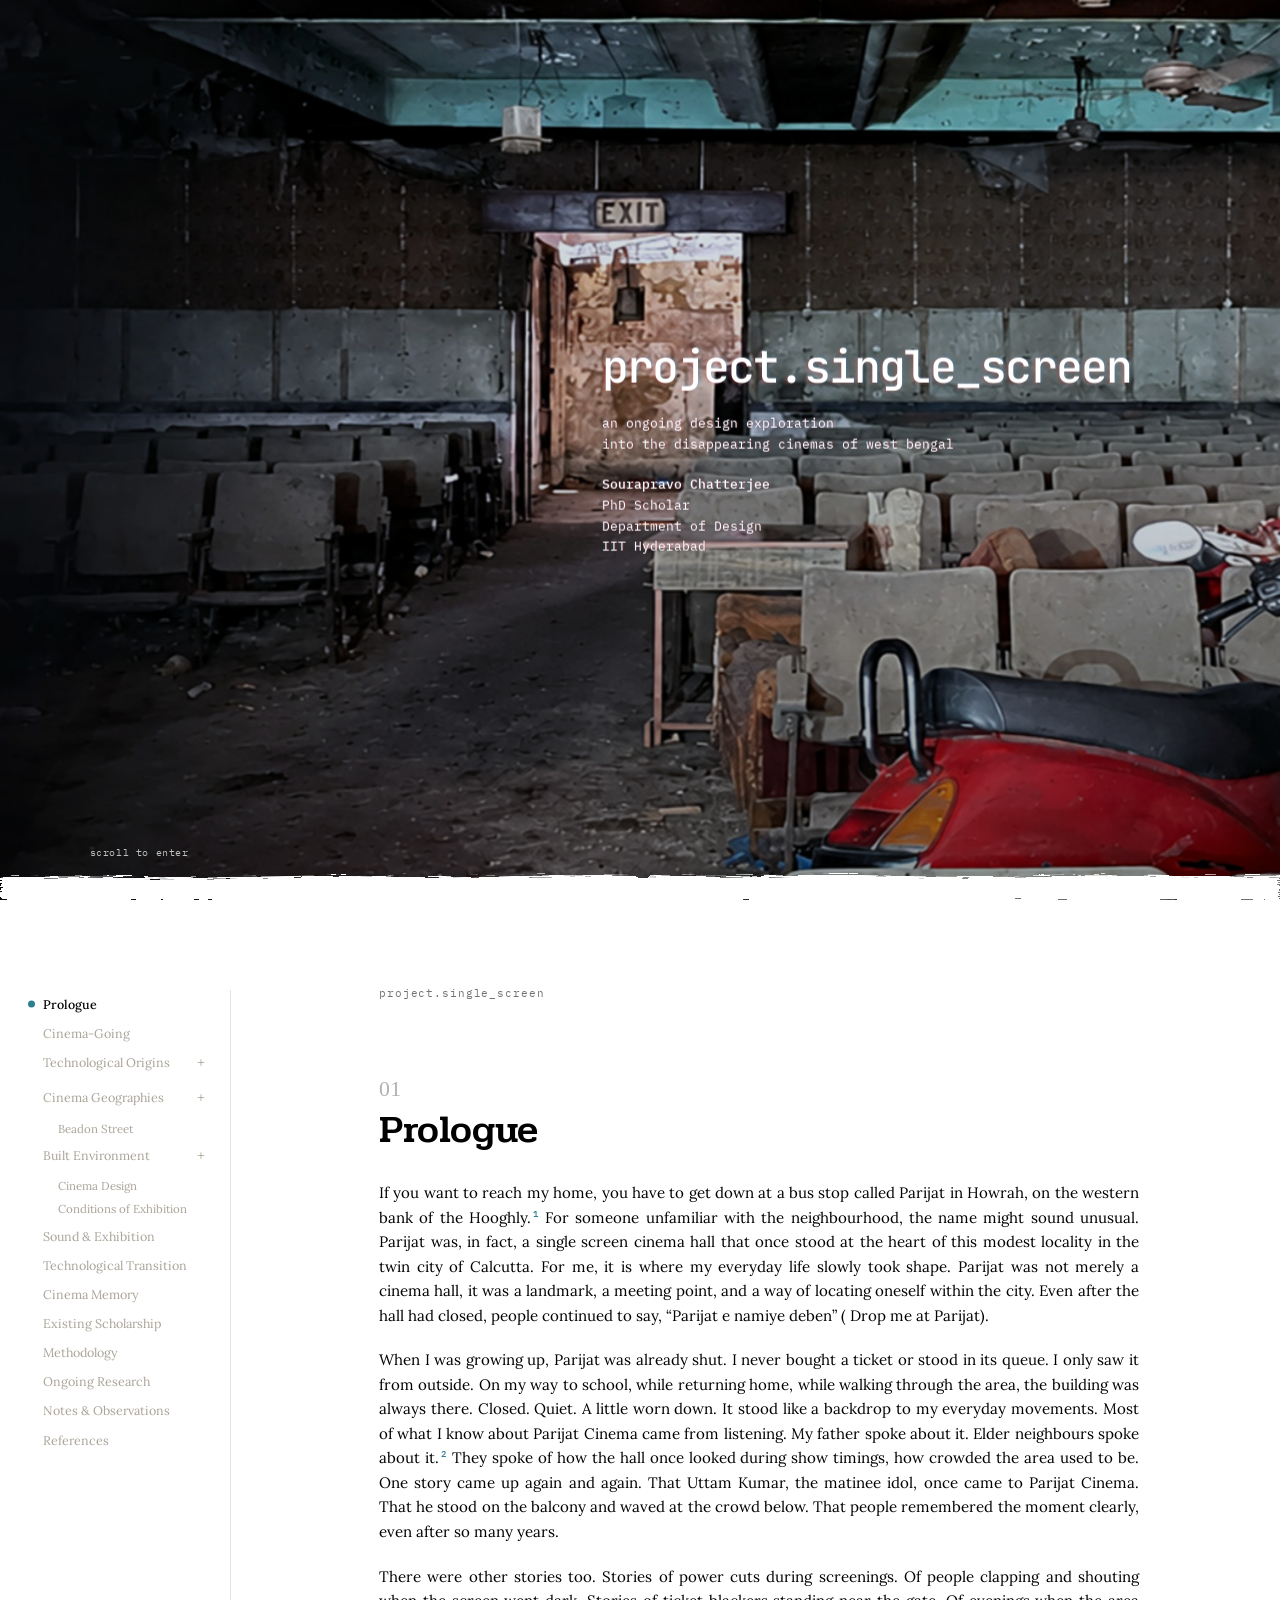
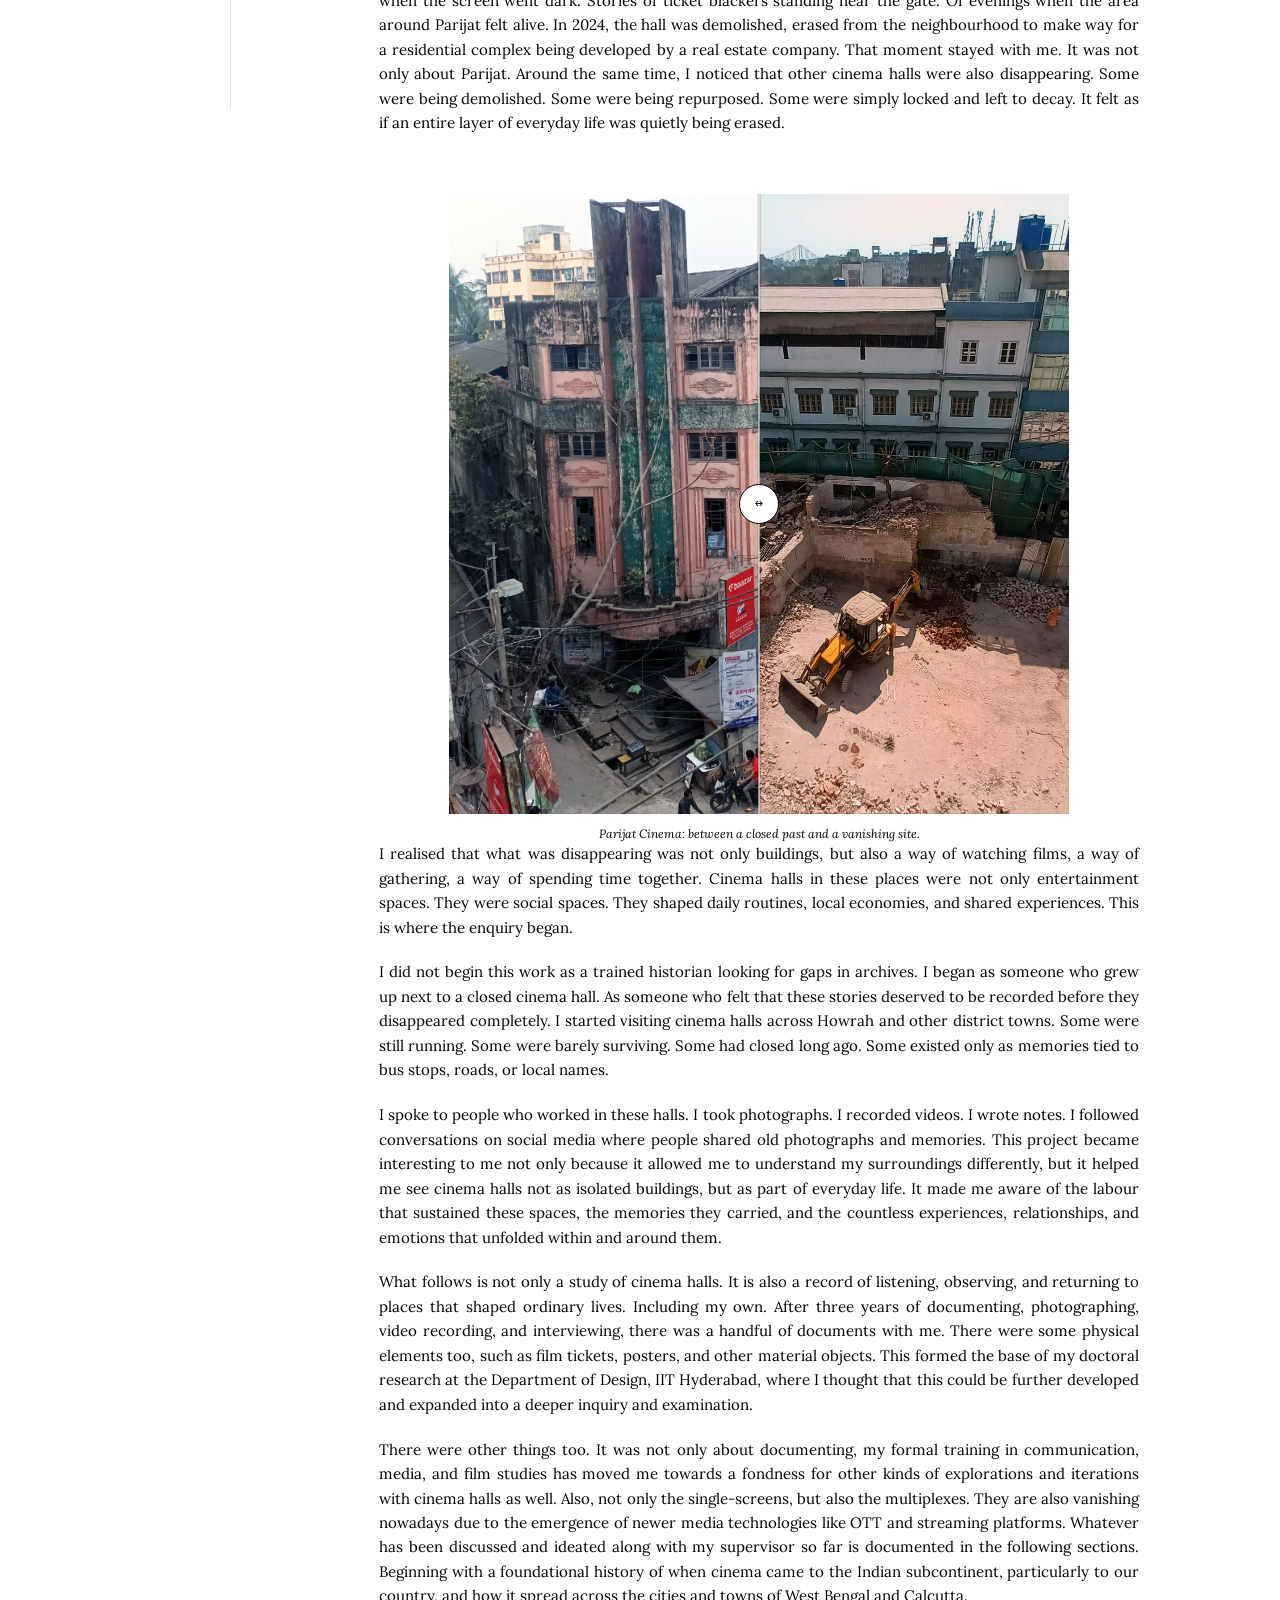
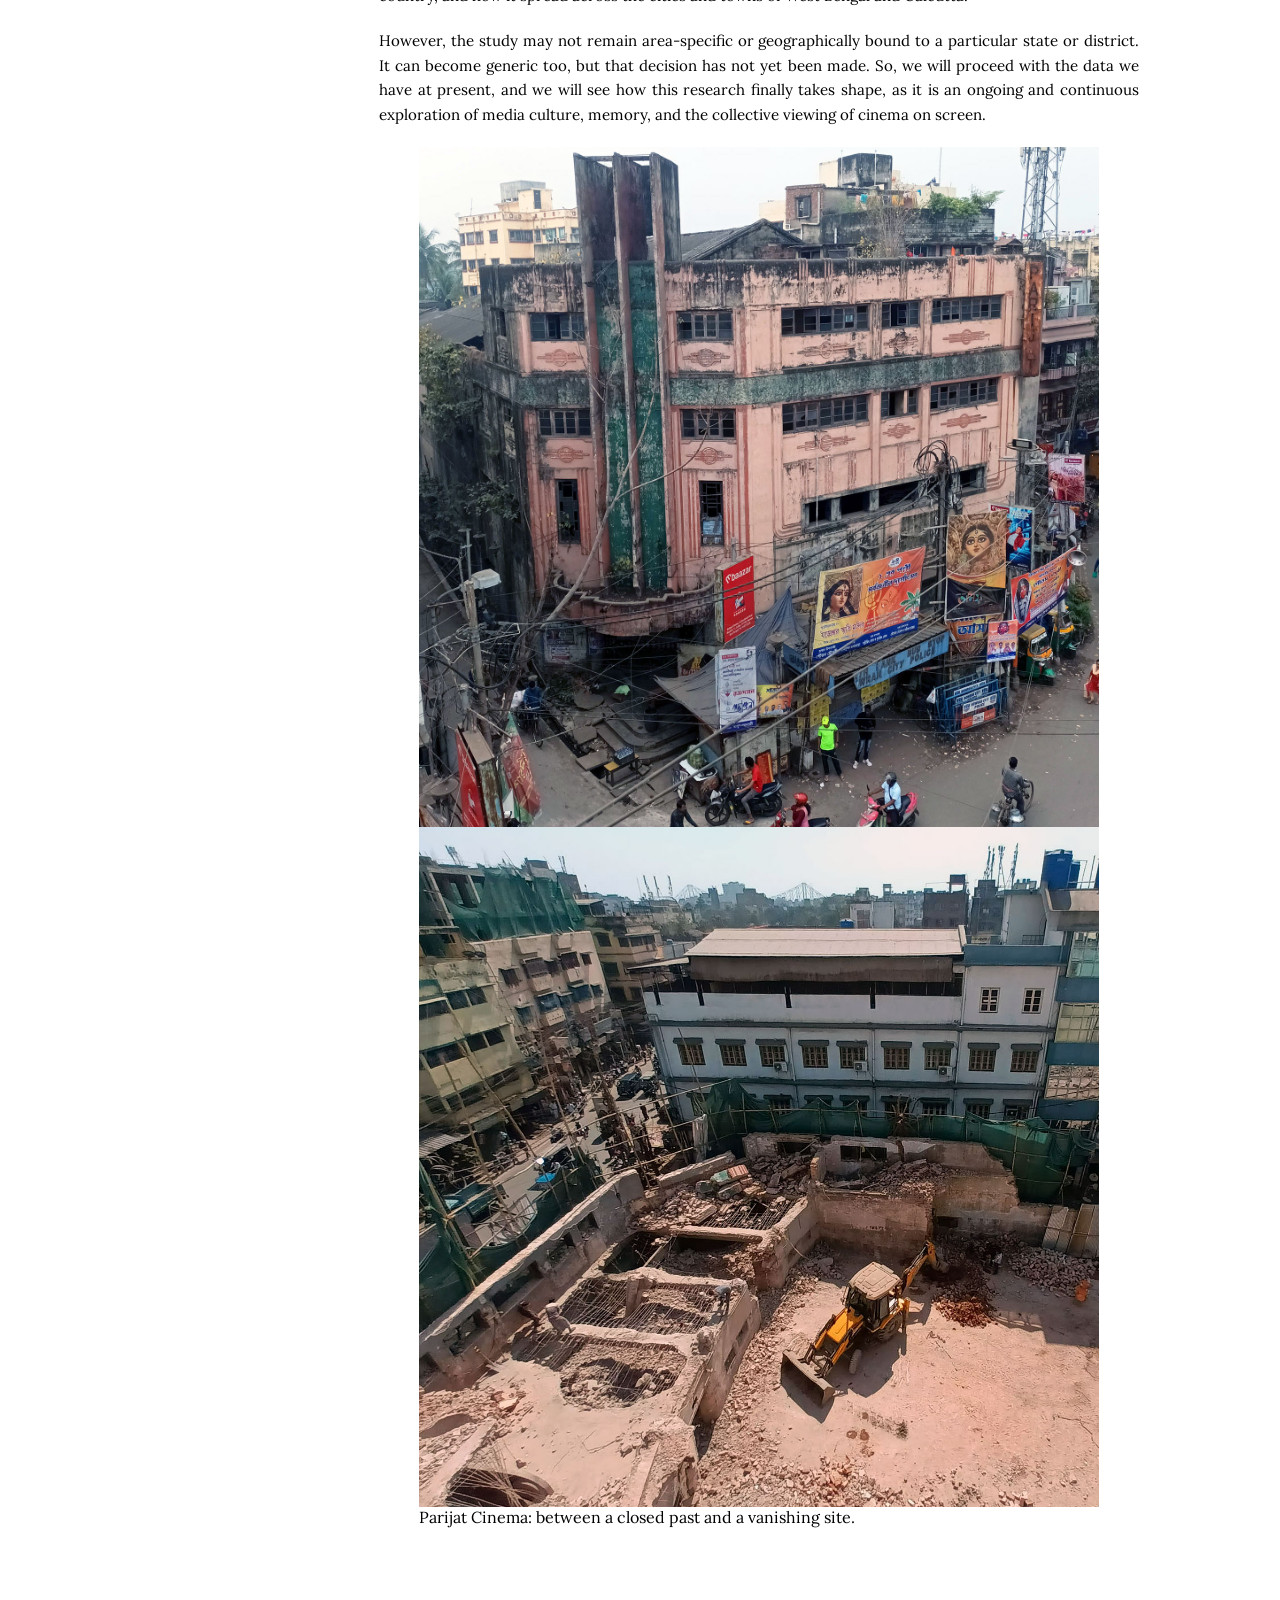
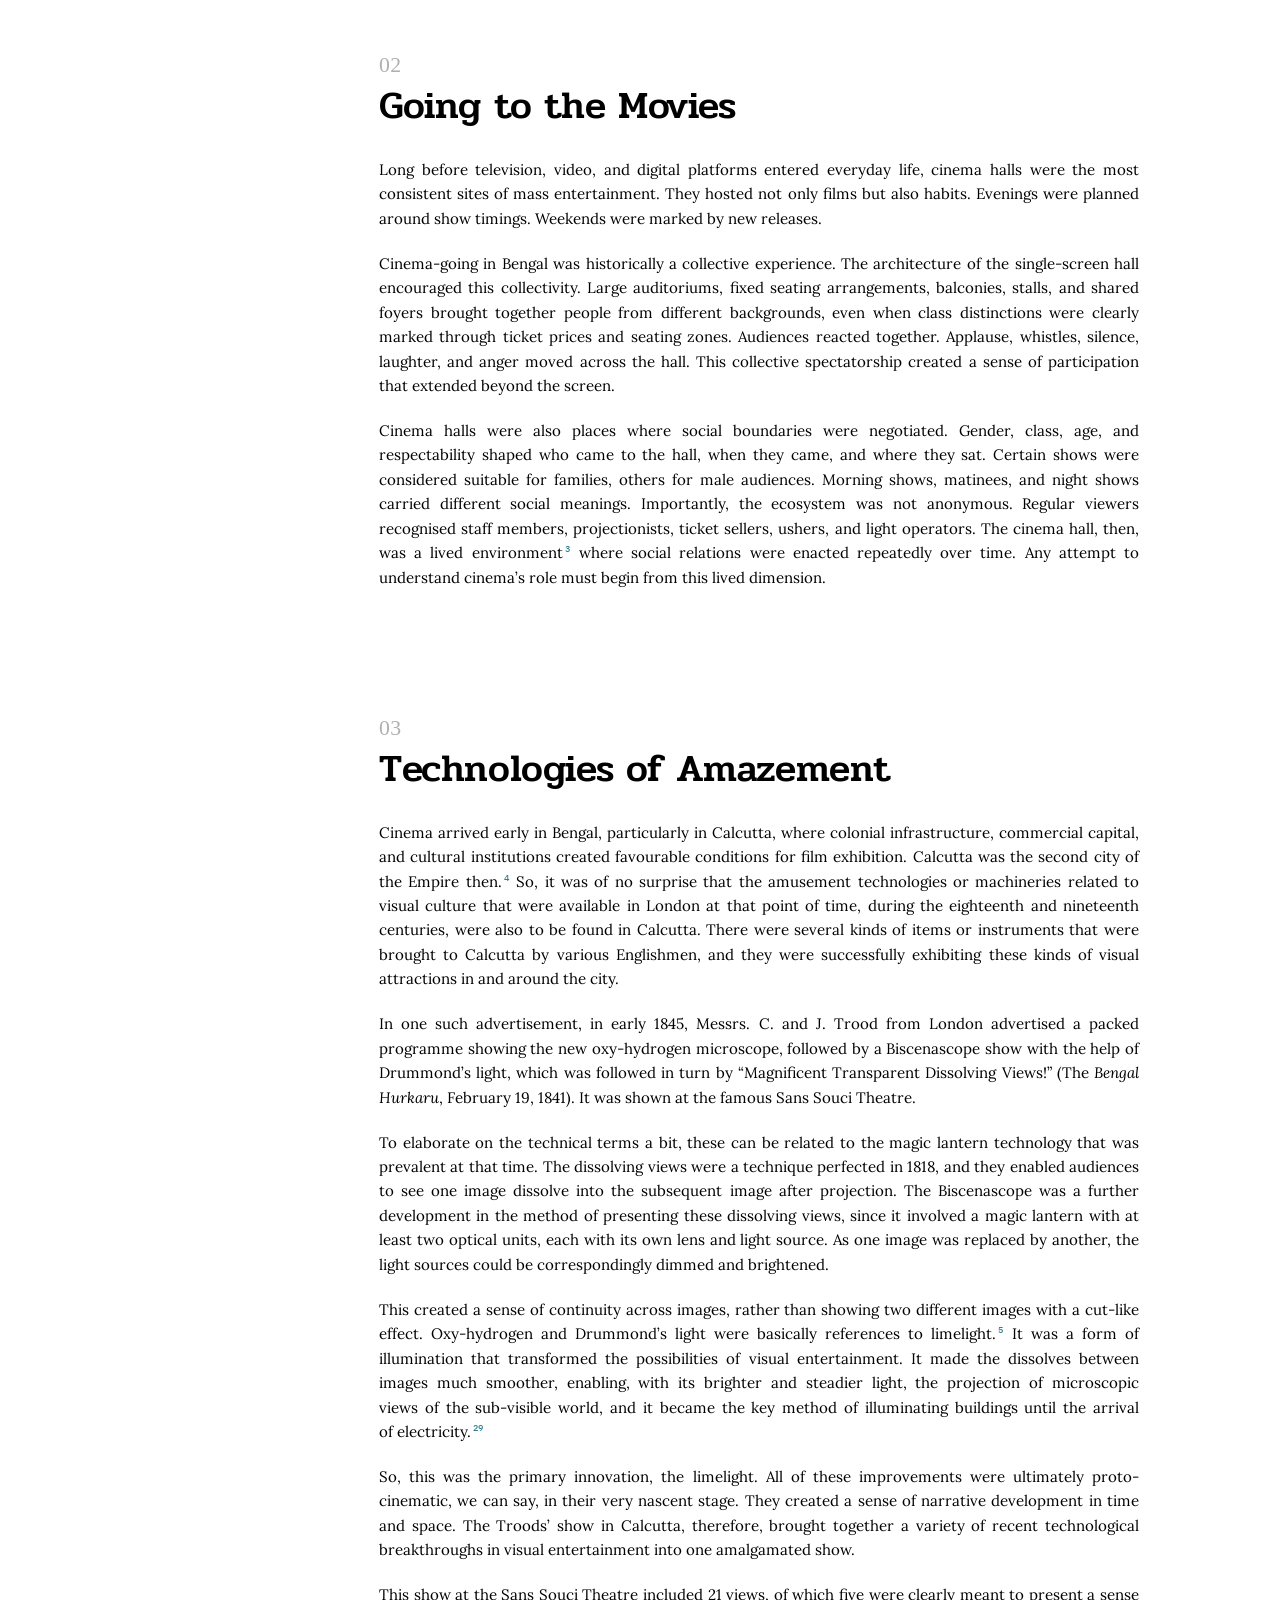
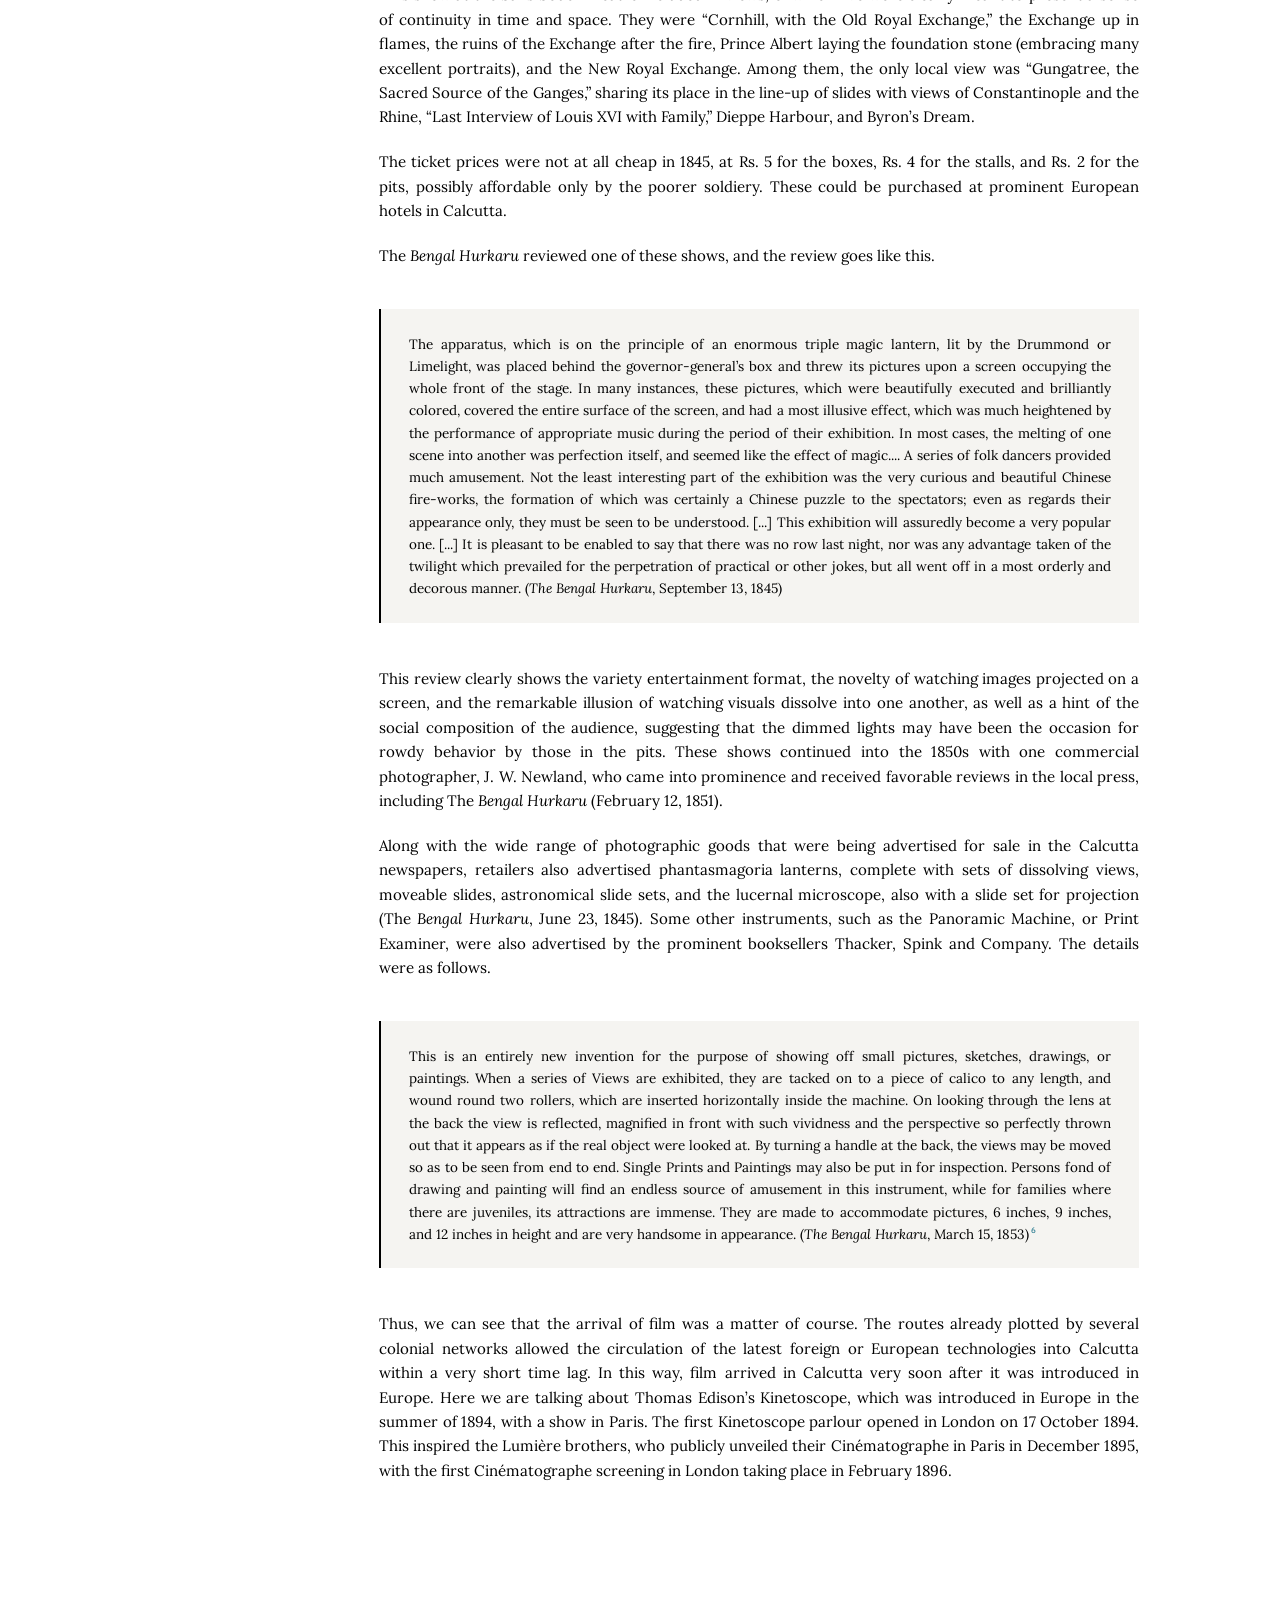
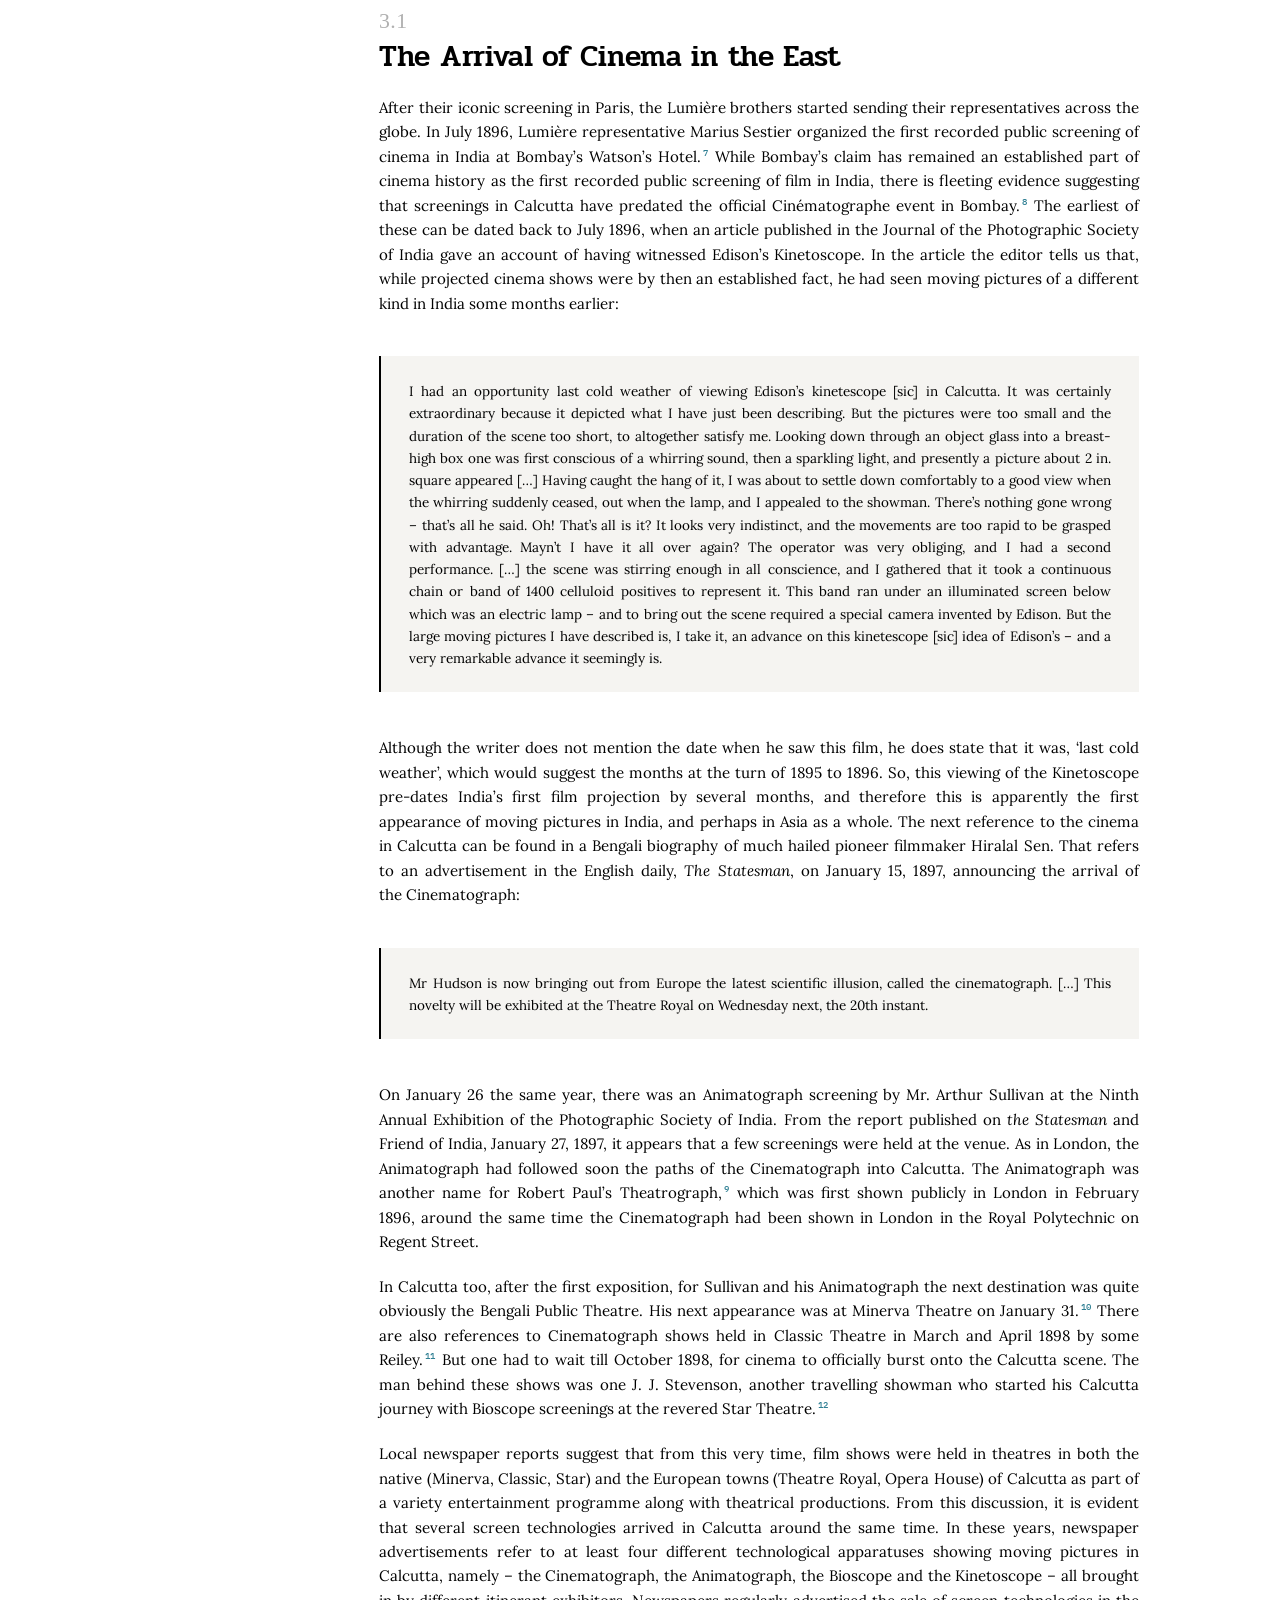
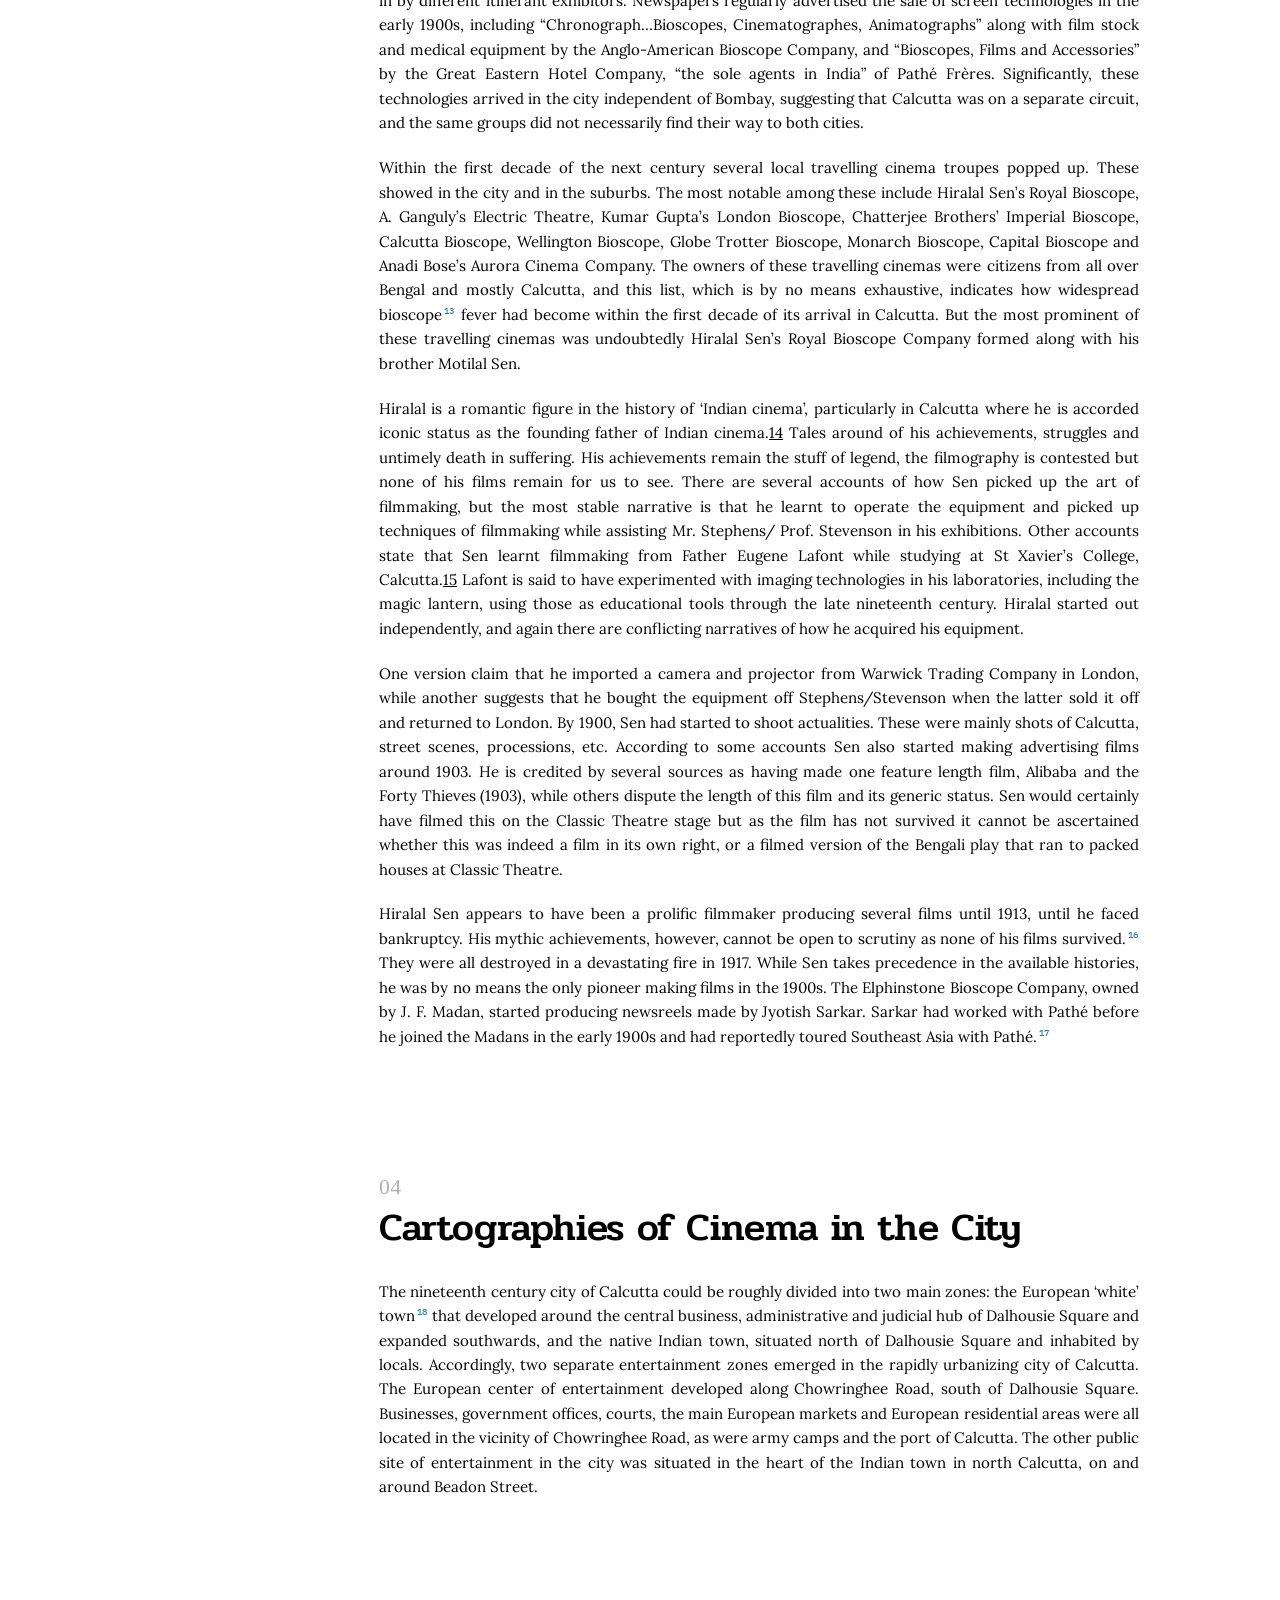
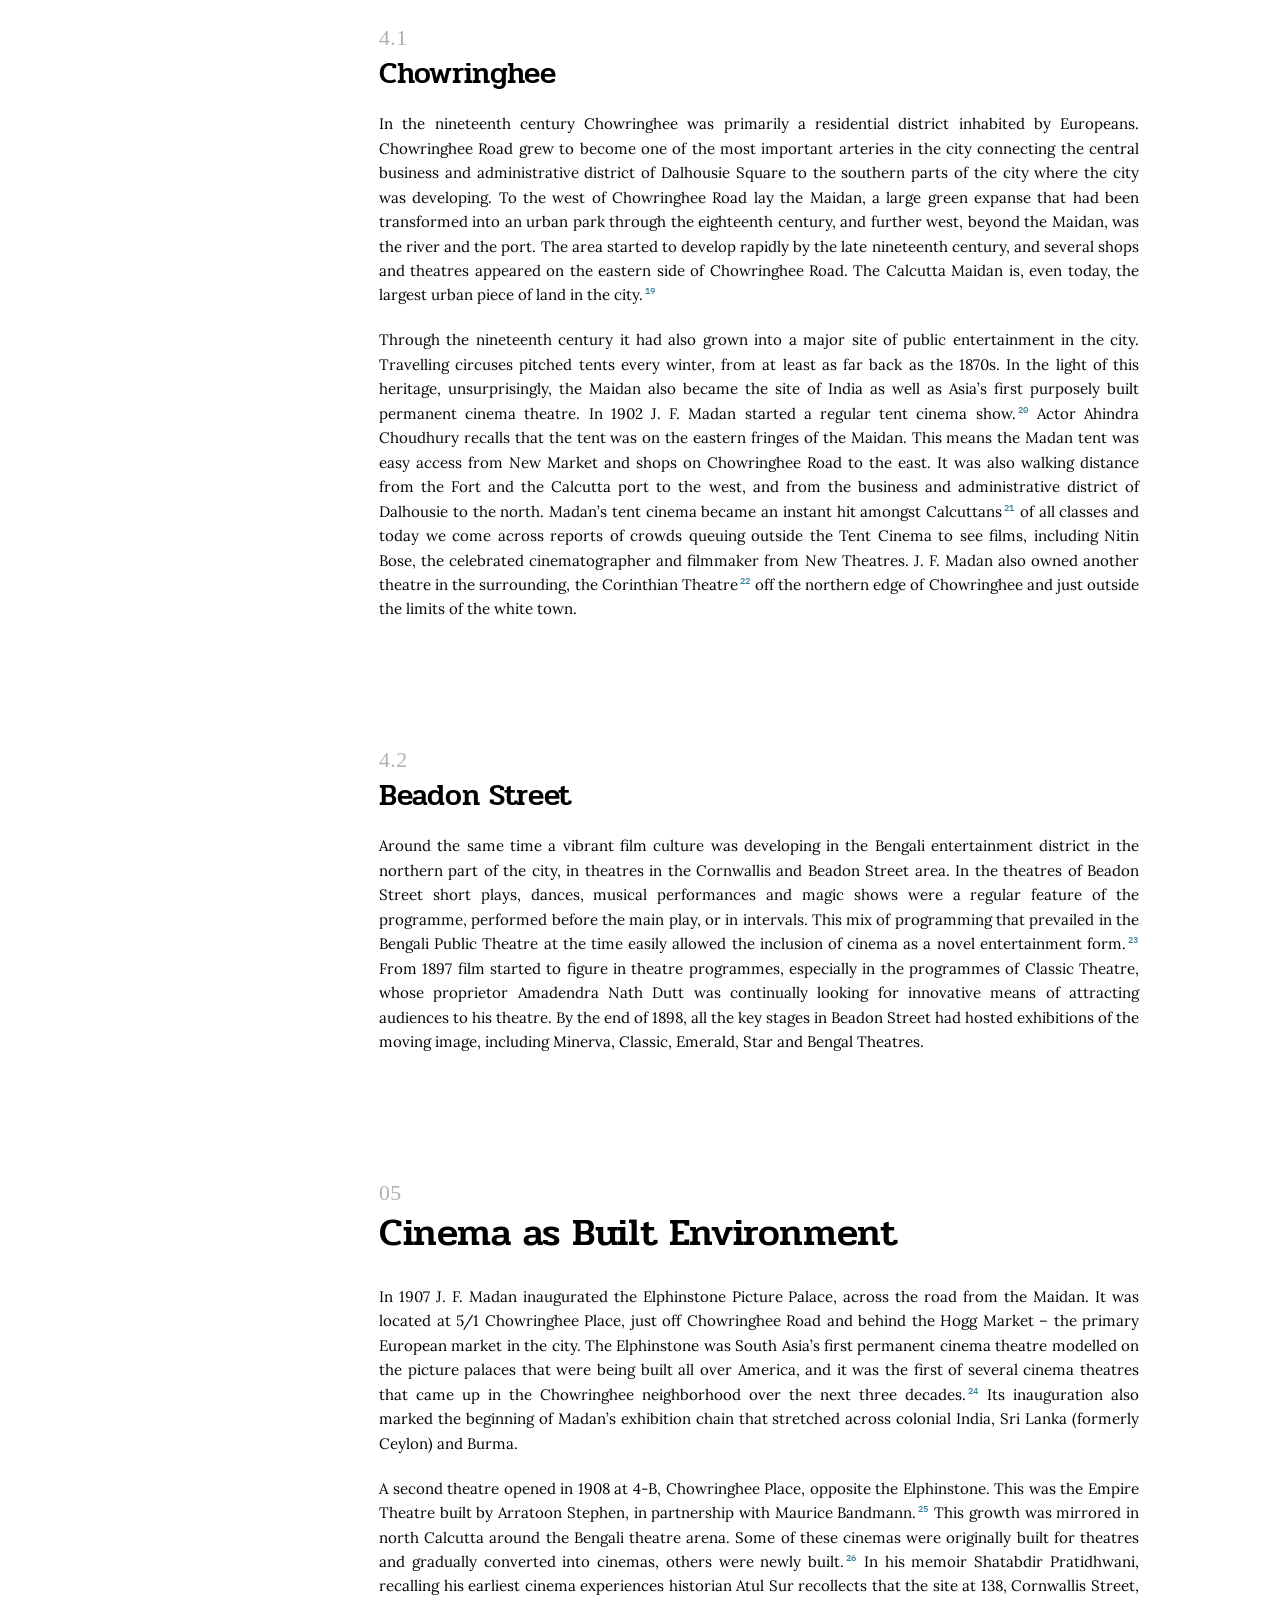
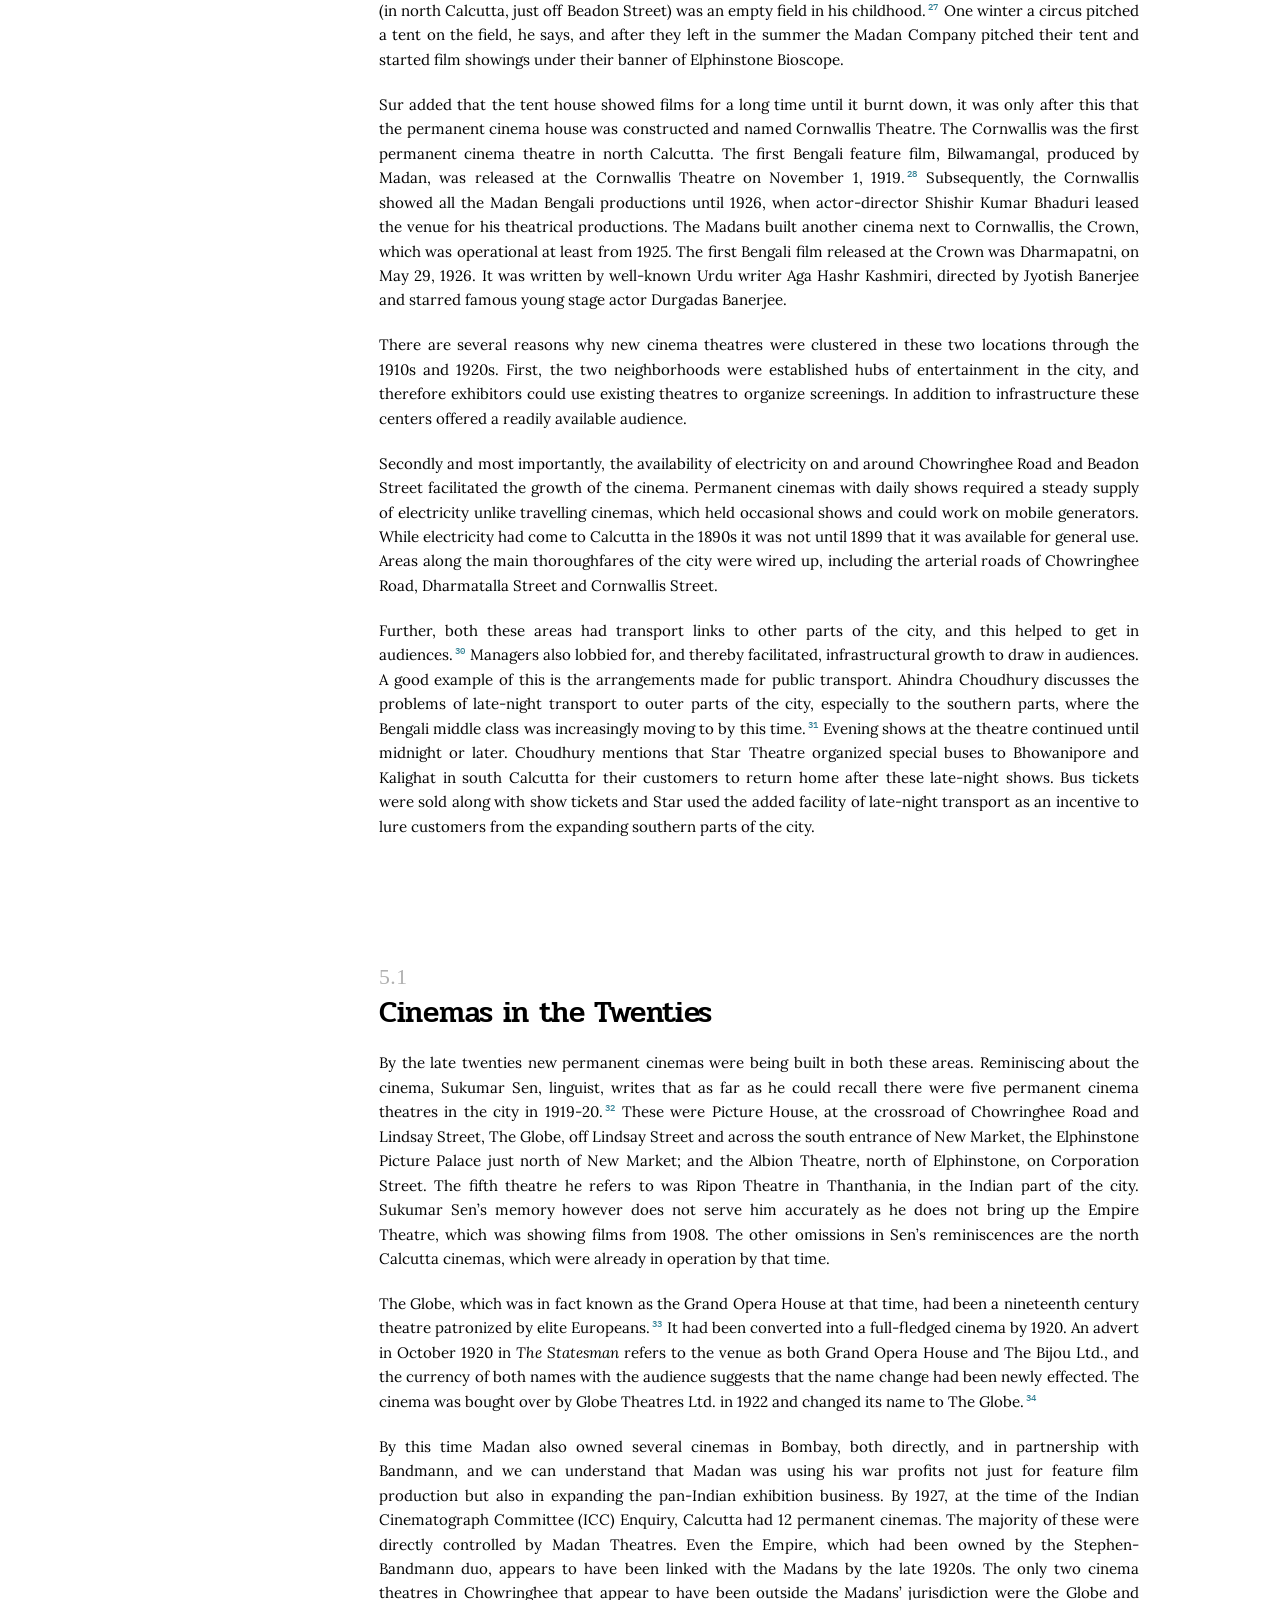
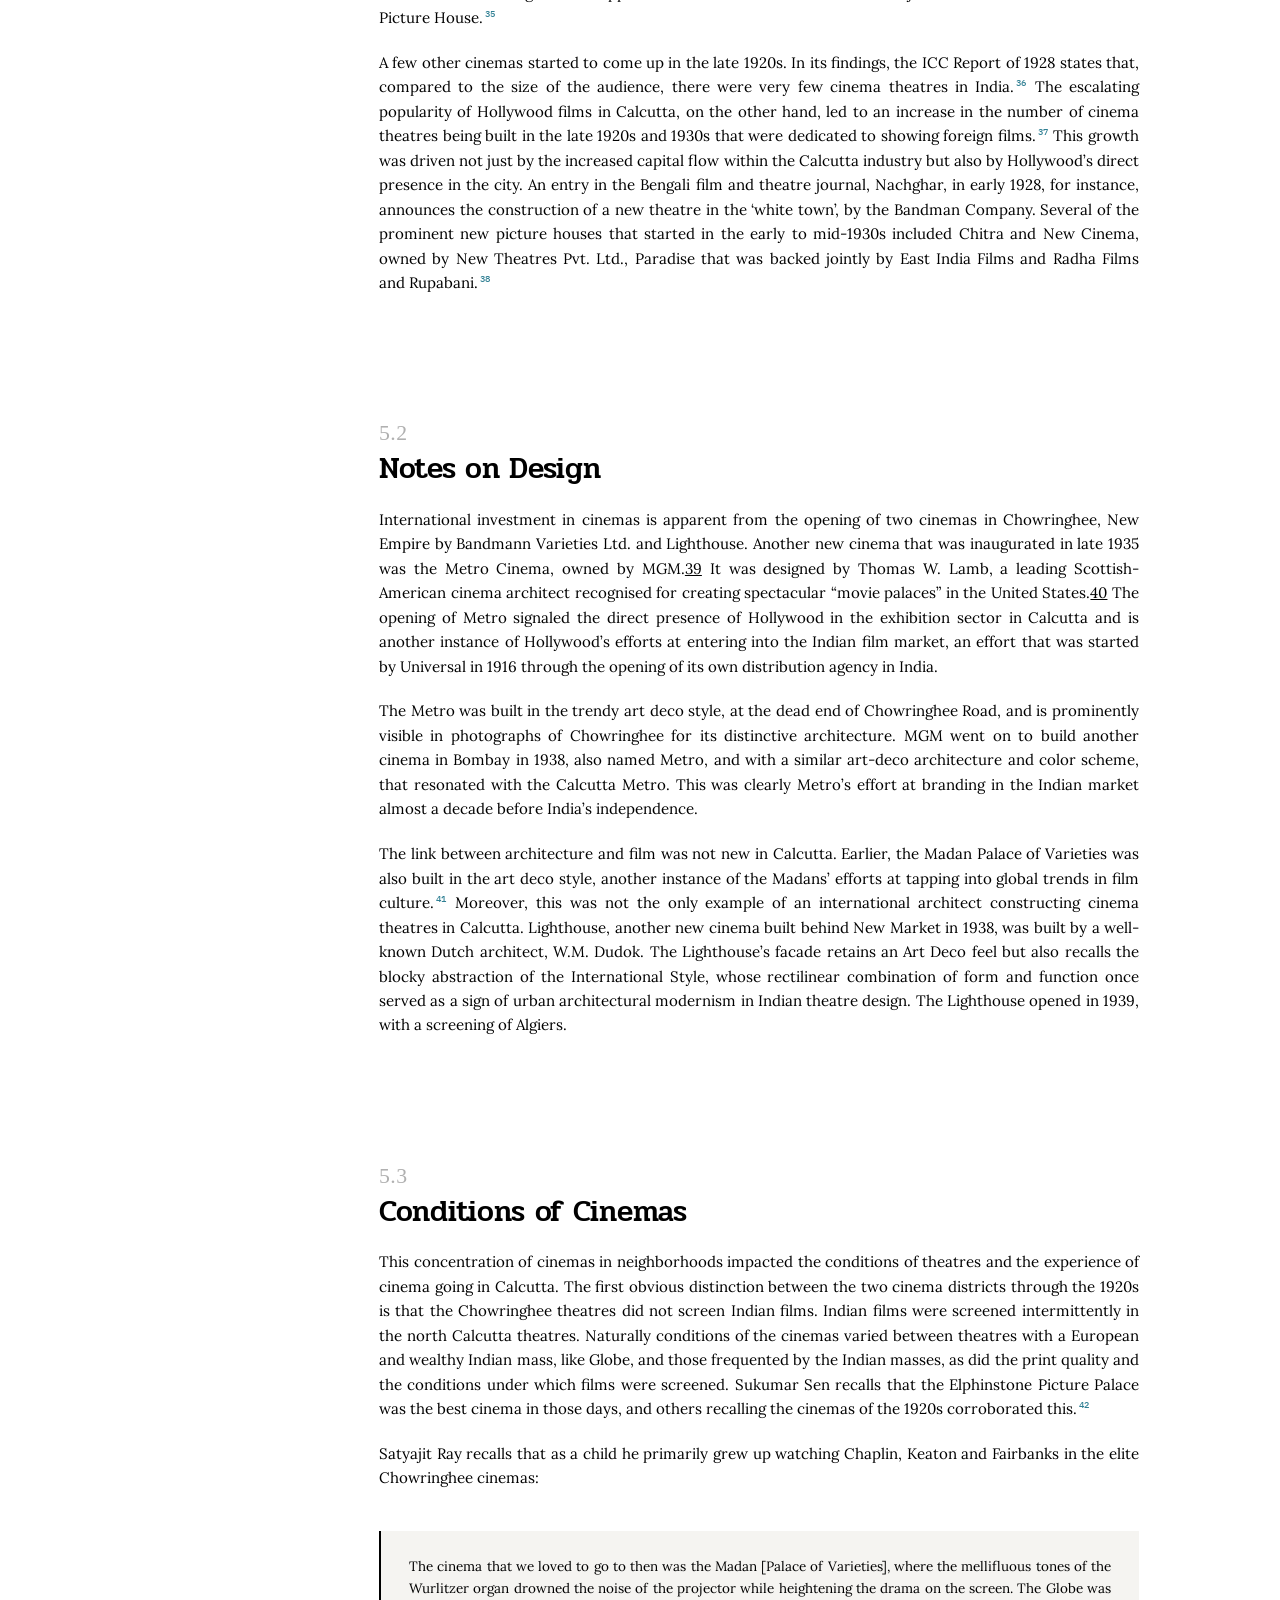
==== commit 41f320b4: "Add files via upload" ====
--- a/index.html
+++ b/index.html
@@ -9,6 +9,7 @@
 <link href="https://fonts.googleapis.com" rel="preconnect"/>
 <link crossorigin="" href="https://fonts.gstatic.com" rel="preconnect"/>
 <link href="https://fonts.googleapis.com/css2?family=IBM+Plex+Mono:wght@400;500&amp;family=JetBrains+Mono:wght@400;500;600&amp;family=Lora:ital,wght@0,400;0,500;1,400&amp;family=Pridi:wght@400;500;600&amp;display=swap" rel="stylesheet"/>
+<link rel="icon" type="image/png" href="favicon.png"/>
 <link href="style.css" rel="stylesheet"/>
 </head>
 <body>
@@ -29,22 +30,22 @@
 <div aria-hidden="true" class="hero-brush"></div>
 </header>
 <div class="reading-shell">
-<aside aria-label="Sections" class="sidebar" id="sidebar">
+<aside aria-label="Sections" class="sidebar" id="sidebar"><div aria-hidden="true" class="sidebar-progress"><span class="sidebar-progress__fill"></span></div>
 <div class="sidebar-inner">
 <div class="sidebar-label">contents</div>
 <nav>
 <a class="side-link" data-side-section="prologue" href="#prologue">Prologue</a>
 <a class="side-link" data-side-section="cinema-going" href="#cinema-going">Cinema-Going</a>
 <div class="side-group" data-side-section="technological-origins">
-<div class="side-parent"><a href="#technological-origins">Technological Origins</a><button aria-expanded="false" aria-label="Expand Technological Origins" class="side-toggle" type="button"><span>+</span></button></div>
+<div class="side-parent"><a class="side-parent-link" href="#technological-origins">Technological Origins</a><button aria-expanded="false" aria-label="Expand Technological Origins" class="side-toggle" type="button"><span>+</span></button></div>
 <div class="side-subs"><a class="side-sub" href="#arrival-of-cinema">Arrival of Cinema</a></div>
 </div>
 <div class="side-group" data-side-section="cinema-geographies">
-<div class="side-parent"><a href="#cinema-geographies">Cinema Geographies</a><button aria-expanded="false" aria-label="Expand Cinema Geographies" class="side-toggle" type="button"><span>+</span></button></div>
+<div class="side-parent"><a class="side-parent-link" href="#cinema-geographies">Cinema Geographies</a><button aria-expanded="false" aria-label="Expand Cinema Geographies" class="side-toggle" type="button"><span>+</span></button></div>
 <div class="side-subs"><a class="side-sub" href="#chowringhee">Chowringhee</a><a class="side-sub" href="#beadon-street">Beadon Street</a></div>
 </div>
 <div class="side-group" data-side-section="built-environment">
-<div class="side-parent"><a href="#built-environment">Built Environment</a><button aria-expanded="false" aria-label="Expand Built Environment" class="side-toggle" type="button"><span>+</span></button></div>
+<div class="side-parent"><a class="side-parent-link" href="#built-environment">Built Environment</a><button aria-expanded="false" aria-label="Expand Built Environment" class="side-toggle" type="button"><span>+</span></button></div>
 <div class="side-subs"><a class="side-sub" href="#cinemas-in-the-twenties">Cinemas in the Twenties</a><a class="side-sub" href="#cinema-design">Cinema Design</a><a class="side-sub" href="#conditions-of-exhibition">Conditions of Exhibition</a></div>
 </div>
 <a class="side-link" data-side-section="sound-exhibition" href="#sound-exhibition">Sound &amp; Exhibition</a>
@@ -63,7 +64,7 @@
 <p class="intro-kicker">project.single_screen</p>
 </div>
 <section class="content-section" data-section="prologue" id="prologue">
-<h2 class="section-heading"><span class="section-number">01</span>Prologue</h2><p>If you want to reach my home, you have to get down at a bus stop called Parijat in Howrah, on the western bank of the Hooghly.<sup class="citation"><a aria-label="Open note 1" href="#note-1" id="cite-1-1">1</a></sup> For someone unfamiliar with the neighbourhood, the name might sound unusual. Parijat was, in fact, a single screen cinema hall that once stood at the heart of this modest locality in the twin city of Calcutta. For me, it is where my everyday life slowly took shape. Parijat was not merely a cinema hall, it was a landmark, a meeting point, and a way of locating oneself within the city. Even after the hall had closed, people continued to say, “Parijat e namiye deben” ( Drop me at Parijat).</p><div class="comparison" aria-label="Before and after comparison of Parijat Cinema"><img class="comparison__before" src="images/IMG02.jpg" alt="Parijat Cinema before demolition"><img class="comparison__after" src="images/IMG03.jpg" alt="Parijat Cinema during demolition"><div class="comparison__divider" aria-hidden="true"></div><div class="comparison__handle" aria-label="Drag to compare before and after"></div></div><p class="comparison-caption">Parijat Cinema: between a closed past and a vanishing site.</p><p>When I was growing up, Parijat was already shut. I never bought a ticket or stood in its queue. I only saw it from outside. On my way to school, while returning home, while walking through the area, the building was always there. Closed. Quiet. A little worn down. It stood like a backdrop to my everyday movements. Most of what I know about Parijat Cinema came from listening. My father spoke about it. Elder neighbours spoke about it.<sup class="citation"><a aria-label="Open note 2" href="#note-2" id="cite-2-2">2</a></sup> They spoke of how the hall once looked during show timings, how crowded the area used to be. One story came up again and again. That Uttam Kumar, the matinee idol, once came to Parijat Cinema. That he stood on the balcony and waved at the crowd below. That people remembered the moment clearly, even after so many years.</p><p>There were other stories too. Stories of power cuts during screenings. Of people clapping and shouting when the screen went dark. Stories of ticket blackers standing near the gate. Of evenings when the area around Parijat felt alive. In 2024, the hall was demolished, erased from the neighbourhood to make way for a residential complex being developed by a real estate company. That moment stayed with me. It was not only about Parijat. Around the same time, I noticed that other cinema halls were also disappearing. Some were being demolished. Some were being repurposed. Some were simply locked and left to decay. It felt as if an entire layer of everyday life was quietly being erased.</p><p>I realised that what was disappearing was not only buildings, but also a way of watching films, a way of gathering, a way of spending time together. Cinema halls in these places were not only entertainment spaces. They were social spaces. They shaped daily routines, local economies, and shared experiences. This is where the enquiry began.</p><p>I did not begin this work as a trained historian looking for gaps in archives. I began as someone who grew up next to a closed cinema hall. As someone who felt that these stories deserved to be recorded before they disappeared completely. I started visiting cinema halls across Howrah and other district towns. Some were still running. Some were barely surviving. Some had closed long ago. Some existed only as memories tied to bus stops, roads, or local names.</p><p>I spoke to people who worked in these halls. I took photographs. I recorded videos. I wrote notes. I followed conversations on social media where people shared old photographs and memories. This project became interesting to me not only because it allowed me to understand my surroundings differently, but it helped me see cinema halls not as isolated buildings, but as part of everyday life. It made me aware of the labour that sustained these spaces, the memories they carried, and the countless experiences, relationships, and emotions that unfolded within and around them.</p><p>What follows is not only a study of cinema halls. It is also a record of listening, observing, and returning to places that shaped ordinary lives. Including my own.  After three years of documenting, photographing, video recording, and interviewing, there was a handful of documents with me. There were some physical elements too, such as film tickets, posters, and other material objects. This formed the base of my doctoral research at the Department of Design, IIT Hyderabad, where I thought that this could be further developed and expanded into a deeper inquiry and examination.</p><p>There were other things too. It was not only about documenting, my formal training in communication, media, and film studies has moved me towards a fondness for other kinds of explorations and iterations with cinema halls as well. Also, not only the single-screens, but also the multiplexes. They are also vanishing nowadays due to the emergence of newer media technologies like OTT and streaming platforms. Whatever has been discussed and ideated along with my supervisor so far is documented in the following sections. Beginning with a foundational history of when cinema came to the Indian subcontinent, particularly to our country, and how it spread across the cities and towns of West Bengal and Calcutta.</p><p>However, the study may not remain area-specific or geographically bound to a particular state or district. It can become generic too, but that decision has not yet been made. So, we will proceed with the data we have at present, and we will see how this research finally takes shape, as it is an ongoing and continuous exploration of media culture, memory, and the collective viewing of cinema on screen.</p><figure aria-labelledby="parijat-caption" class="dissolve-figure">
+<h2 class="section-heading"><span class="section-number">01</span>Prologue</h2><p>If you want to reach my home, you have to get down at a bus stop called Parijat in Howrah, on the western bank of the Hooghly.<sup class="citation"><a aria-label="Open note 1" href="#note-1" id="cite-1-1">1</a></sup> For someone unfamiliar with the neighbourhood, the name might sound unusual. Parijat was, in fact, a single screen cinema hall that once stood at the heart of this modest locality in the twin city of Calcutta. For me, it is where my everyday life slowly took shape. Parijat was not merely a cinema hall, it was a landmark, a meeting point, and a way of locating oneself within the city. Even after the hall had closed, people continued to say, “Parijat e namiye deben” ( Drop me at Parijat).</p><p>When I was growing up, Parijat was already shut. I never bought a ticket or stood in its queue. I only saw it from outside. On my way to school, while returning home, while walking through the area, the building was always there. Closed. Quiet. A little worn down. It stood like a backdrop to my everyday movements. Most of what I know about Parijat Cinema came from listening. My father spoke about it. Elder neighbours spoke about it.<sup class="citation"><a aria-label="Open note 2" href="#note-2" id="cite-2-2">2</a></sup> They spoke of how the hall once looked during show timings, how crowded the area used to be. One story came up again and again. That Uttam Kumar, the matinee idol, once came to Parijat Cinema. That he stood on the balcony and waved at the crowd below. That people remembered the moment clearly, even after so many years.</p><p>There were other stories too. Stories of power cuts during screenings. Of people clapping and shouting when the screen went dark. Stories of ticket blackers standing near the gate. Of evenings when the area around Parijat felt alive. In 2024, the hall was demolished, erased from the neighbourhood to make way for a residential complex being developed by a real estate company. That moment stayed with me. It was not only about Parijat. Around the same time, I noticed that other cinema halls were also disappearing. Some were being demolished. Some were being repurposed. Some were simply locked and left to decay. It felt as if an entire layer of everyday life was quietly being erased.</p><div class="comparison" aria-label="Before and after comparison of Parijat Cinema"><img class="comparison__before" src="images/IMG02.jpg" alt="Parijat Cinema before demolition"><img class="comparison__after" src="images/IMG03.jpg" alt="Parijat Cinema during demolition"><div class="comparison__divider" aria-hidden="true"></div><div class="comparison__handle" aria-label="Drag to compare before and after"></div></div><figcaption class="comparison-caption">Parijat Cinema: between a closed past and a vanishing site.</figcaption><p>I realised that what was disappearing was not only buildings, but also a way of watching films, a way of gathering, a way of spending time together. Cinema halls in these places were not only entertainment spaces. They were social spaces. They shaped daily routines, local economies, and shared experiences. This is where the enquiry began.</p><p>I did not begin this work as a trained historian looking for gaps in archives. I began as someone who grew up next to a closed cinema hall. As someone who felt that these stories deserved to be recorded before they disappeared completely. I started visiting cinema halls across Howrah and other district towns. Some were still running. Some were barely surviving. Some had closed long ago. Some existed only as memories tied to bus stops, roads, or local names.</p><p>I spoke to people who worked in these halls. I took photographs. I recorded videos. I wrote notes. I followed conversations on social media where people shared old photographs and memories. This project became interesting to me not only because it allowed me to understand my surroundings differently, but it helped me see cinema halls not as isolated buildings, but as part of everyday life. It made me aware of the labour that sustained these spaces, the memories they carried, and the countless experiences, relationships, and emotions that unfolded within and around them.</p><p>What follows is not only a study of cinema halls. It is also a record of listening, observing, and returning to places that shaped ordinary lives. Including my own.  After three years of documenting, photographing, video recording, and interviewing, there was a handful of documents with me. There were some physical elements too, such as film tickets, posters, and other material objects. This formed the base of my doctoral research at the Department of Design, IIT Hyderabad, where I thought that this could be further developed and expanded into a deeper inquiry and examination.</p><p>There were other things too. It was not only about documenting, my formal training in communication, media, and film studies has moved me towards a fondness for other kinds of explorations and iterations with cinema halls as well. Also, not only the single-screens, but also the multiplexes. They are also vanishing nowadays due to the emergence of newer media technologies like OTT and streaming platforms. Whatever has been discussed and ideated along with my supervisor so far is documented in the following sections. Beginning with a foundational history of when cinema came to the Indian subcontinent, particularly to our country, and how it spread across the cities and towns of West Bengal and Calcutta.</p><p>However, the study may not remain area-specific or geographically bound to a particular state or district. It can become generic too, but that decision has not yet been made. So, we will proceed with the data we have at present, and we will see how this research finally takes shape, as it is an ongoing and continuous exploration of media culture, memory, and the collective viewing of cinema on screen.</p><figure aria-labelledby="parijat-caption" class="dissolve-figure">
 <div class="dissolve-stage">
 <div class="dissolve-frame">
 <img alt="Parijat Cinema, closed building" class="dissolve-image dissolve-a" loading="lazy" src="images/IMG02.jpg"/>
--- a/style.css
+++ b/style.css
@@ -1,12 +1,16 @@
-/* project.single_screen — locked visual system */
+/* project.single_screen — FINAL production visual system */
+
 :root{
   --paper:#fff;
   --ink:#000;
-  --blue:#145bd7;
-  --quote:#f5f5f5;
-  --rule:#dedede;
+  --muted:#aaa398;
+  --muted-hover:#777067;
+  --blue:#2f7f93;
+  --red:#b74646;
+  --quote:#f5f4f1;
+  --rule:#dedbd5;
   --measure:760px;
-  --side:245px;
+  --side:238px;
   --gutter:clamp(28px,5vw,78px);
 }
 
@@ -21,9 +25,9 @@
 }
 img{max-width:100%;display:block}
 a{color:inherit}
-::selection{background:#e9e9e9;color:#000}
-
-/* Reading progress: intentionally only a very thin line */
+::selection{background:#e8e6e1;color:#000}
+
+/* Very thin reading progress at the top */
 .progress-track{
   position:fixed;
   z-index:1000;
@@ -33,9 +37,11 @@
 }
 #progress-bar{
   display:block;width:0;height:2px;background:#000;
-}
-
-/* HERO */
+  transform-origin:left center;
+}
+
+/* ================= HERO ================= */
+
 .hero{
   position:relative;
   height:100svh;
@@ -47,38 +53,46 @@
   isolation:isolate;
 }
 .hero-media{
-  position:absolute;inset:-8% 0 -8% 0;
+  position:absolute;
+  inset:-12% 0 -12% 0;
   overflow:hidden;
 }
 .hero-image{
-  width:100%;height:100%;
+  width:100%;
+  height:100%;
   object-fit:cover;
   object-position:center center;
-  transform:scale(1.04);
+  transform:scale(1.09);
   will-change:transform;
-  filter:none;
 }
 .hero-overlay{
-  position:absolute;inset:0;
-  background:linear-gradient(180deg,rgba(0,0,0,.10),rgba(0,0,0,.20) 60%,rgba(0,0,0,.42));
+  position:absolute;
+  inset:0;
+  background:linear-gradient(180deg,rgba(0,0,0,.08),rgba(0,0,0,.18) 58%,rgba(0,0,0,.40));
+  pointer-events:none;
 }
 .hero-content{
   position:absolute;
   z-index:3;
-  left:clamp(26px,7vw,110px);
-  bottom:clamp(115px,15vh,175px);
-  max-width:min(780px,82vw);
+  top:50%;
+  right:clamp(8vw,11vw,15vw);
+  left:auto;
+  width:min(42vw,610px);
+  max-width:calc(100vw - 48px);
+  transform:translate3d(0,-50%,0);
   will-change:transform,opacity,filter;
+  animation:heroContentIn 950ms cubic-bezier(.16,1,.3,1) 80ms both;
 }
 .hero-title{
   position:relative;
   width:max-content;
   max-width:100%;
-  font:500 clamp(30px,5vw,66px)/1.05 "JetBrains Mono",monospace;
-  letter-spacing:-.045em;
+  font:500 clamp(25px,3.5vw,47px)/1.05 "JetBrains Mono",monospace;
+  letter-spacing:-.04em;
   color:#fff;
-  text-shadow:0 0 18px rgba(255,255,255,.08);
   isolation:isolate;
+  filter:blur(0);
+  animation:heroTitleIn 1050ms cubic-bezier(.16,1,.3,1) 60ms both;
 }
 .hero-title::before,
 .hero-title::after{
@@ -86,149 +100,226 @@
   position:absolute;
   inset:0;
   pointer-events:none;
-  opacity:.48;
-  filter:blur(1.4px);
   z-index:-1;
+  opacity:0;
+  filter:blur(2.2px);
 }
 .hero-title::before{
-  color:#ff3030;
-  transform:translate(-2px,1px);
+  color:#e34b4b;
+  transform:translate(-4px,1px);
   mix-blend-mode:screen;
-  animation:rgbA 4.8s ease-in-out infinite;
+  animation:rgbInRed 1050ms cubic-bezier(.16,1,.3,1) 70ms both, rgbDriftRed 5.8s ease-in-out 1.25s infinite;
 }
 .hero-title::after{
-  color:#39a8ff;
-  transform:translate(2px,-1px);
+  color:#4f8fc6;
+  transform:translate(4px,-1px);
   mix-blend-mode:screen;
-  animation:rgbB 5.7s ease-in-out infinite;
-}
-@keyframes rgbA{
-  0%,100%{transform:translate(-1px,0);opacity:.34}
-  50%{transform:translate(-3px,1px);opacity:.52}
-}
-@keyframes rgbB{
-  0%,100%{transform:translate(1px,0);opacity:.34}
-  50%{transform:translate(3px,-1px);opacity:.52}
+  animation:rgbInBlue 1050ms cubic-bezier(.16,1,.3,1) 70ms both, rgbDriftBlue 6.2s ease-in-out 1.25s infinite;
+}
+@keyframes heroContentIn{
+  from{opacity:0;transform:translate3d(0,calc(-50% + 15px),0);filter:blur(4px)}
+  to{opacity:1;transform:translate3d(0,-50%,0);filter:blur(0)}
+}
+@keyframes heroTitleIn{
+  0%{opacity:0;filter:blur(10px);transform:translateY(10px)}
+  65%{opacity:.88;filter:blur(2px);transform:translateY(1px)}
+  100%{opacity:1;filter:blur(0);transform:translateY(0)}
+}
+@keyframes rgbInRed{
+  0%{opacity:0;transform:translate(-9px,2px);filter:blur(5px)}
+  70%{opacity:.38;transform:translate(-3px,1px);filter:blur(2px)}
+  100%{opacity:.28;transform:translate(-2px,1px);filter:blur(1.4px)}
+}
+@keyframes rgbInBlue{
+  0%{opacity:0;transform:translate(9px,-2px);filter:blur(5px)}
+  70%{opacity:.38;transform:translate(3px,-1px);filter:blur(2px)}
+  100%{opacity:.28;transform:translate(2px,-1px);filter:blur(1.4px)}
+}
+@keyframes rgbDriftRed{
+  0%,100%{transform:translate(-2px,1px);opacity:.26}
+  50%{transform:translate(-3.5px,1.5px);opacity:.34}
+}
+@keyframes rgbDriftBlue{
+  0%,100%{transform:translate(2px,-1px);opacity:.26}
+  50%{transform:translate(3.5px,-1.5px);opacity:.34}
 }
 .hero-meta{
-  margin-top:28px;
-  display:grid;
-  gap:26px;
-  font:400 clamp(13px,1.25vw,17px)/1.55 "IBM Plex Mono",monospace;
-  max-width:700px;
-}
-.hero-subtitle{text-transform:none;max-width:620px}
-.hero-author{font-size:.88em;line-height:1.65}
+  margin-top:24px;
+  display:grid;
+  gap:20px;
+  font:400 clamp(11px,1.02vw,14px)/1.58 "IBM Plex Mono",monospace;
+  max-width:620px;
+  animation:heroMetaIn 900ms cubic-bezier(.16,1,.3,1) 260ms both;
+}
+@keyframes heroMetaIn{
+  from{opacity:0;transform:translateY(12px);filter:blur(5px)}
+  to{opacity:1;transform:translateY(0);filter:blur(0)}
+}
+.hero-subtitle,.hero-author{
+  text-shadow:
+    1px 0 2px rgba(220,55,55,.38),
+    -1px 0 2px rgba(65,135,190,.36);
+}
 .hero-author strong{font-weight:500}
 .hero-scroll-cue{
   position:absolute;
   z-index:3;
-  left:clamp(26px,7vw,110px);
-  bottom:46px;
-  font:400 11px/1 "IBM Plex Mono",monospace;
+  left:clamp(24px,7vw,100px);
+  bottom:42px;
+  font:400 10px/1 "IBM Plex Mono",monospace;
   letter-spacing:.06em;
-  opacity:.82;
-  text-transform:lowercase;
+  opacity:.72;
 }
 .hero-brush{
   position:absolute;
-  z-index:4;
-  left:-2%;
+  z-index:5;
+  left:0;
+  right:0;
   bottom:-1px;
-  width:104%;
-  height:70px;
+  width:100%;
+  height:38px;
   background:#fff;
-  clip-path:polygon(0 68%,3% 57%,6% 64%,9% 44%,12% 60%,16% 47%,19% 66%,22% 51%,26% 63%,30% 43%,34% 59%,38% 46%,42% 64%,46% 50%,50% 61%,54% 44%,58% 65%,62% 49%,66% 60%,70% 45%,74% 64%,78% 50%,82% 62%,86% 43%,90% 58%,94% 47%,98% 62%,100% 54%,100% 100%,0 100%);
-}
-
-/* LAYOUT */
+  /* A shallow, organic dry-brush mask: mostly horizontal with irregular bristles. */
+  -webkit-mask-image:url("data:image/svg+xml,%3Csvg xmlns='http://www.w3.org/2000/svg' viewBox='0 0 1600 90' preserveAspectRatio='none'%3E%3Cfilter id='d'%3E%3CfeTurbulence type='fractalNoise' baseFrequency='.028 .42' numOctaves='3' seed='11'/%3E%3CfeDisplacementMap in='SourceGraphic' scale='17' xChannelSelector='R' yChannelSelector='G'/%3E%3C/filter%3E%3Cpath filter='url(%23d)' fill='white' d='M0 35 C120 27 220 39 330 32 C440 25 530 39 640 31 C750 24 850 38 960 30 C1070 22 1190 39 1300 31 C1410 24 1510 37 1600 29 L1600 90 L0 90 Z'/%3E%3C/svg%3E");
+  mask-image:url("data:image/svg+xml,%3Csvg xmlns='http://www.w3.org/2000/svg' viewBox='0 0 1600 90' preserveAspectRatio='none'%3E%3Cfilter id='d'%3E%3CfeTurbulence type='fractalNoise' baseFrequency='.028 .42' numOctaves='3' seed='11'/%3E%3CfeDisplacementMap in='SourceGraphic' scale='17' xChannelSelector='R' yChannelSelector='G'/%3E%3C/filter%3E%3Cpath filter='url(%23d)' fill='white' d='M0 35 C120 27 220 39 330 32 C440 25 530 39 640 31 C750 24 850 38 960 30 C1070 22 1190 39 1300 31 C1410 24 1510 37 1600 29 L1600 90 L0 90 Z'/%3E%3C/svg%3E");
+}
+
+/* ================= READING LAYOUT ================= */
+
 .reading-shell{
   position:relative;
   display:grid;
   grid-template-columns:var(--side) minmax(0,1fr);
-  align-items:start;
+  align-items:stretch;
 }
 .sidebar{
-  position:relative;
+  position:sticky;
+  top:0;
+  align-self:start;
+  height:100vh;
   min-width:0;
-  opacity:0;
-  transform:translateX(-16px);
-  transition:opacity .55s ease,transform .55s ease;
-}
-.sidebar.is-visible{
-  opacity:1;
-  transform:none;
+  z-index:20;
+  background:#fff;
 }
 .sidebar-inner{
-  position:sticky;
-  top:42px;
-  max-height:calc(100vh - 70px);
-  overflow:auto;
-  padding:34px 24px 50px 30px;
-  scrollbar-width:thin;
+  position:relative;
+  height:100%;
+  overflow:hidden;
+  padding:clamp(48px,10vh,100px) 26px 42px 28px;
 }
 .sidebar-label{
-  margin-bottom:22px;
-  font:400 11px/1.2 "IBM Plex Mono",monospace;
-  letter-spacing:.12em;
-  text-transform:uppercase;
+  display:none;
 }
 .sidebar nav{
   display:flex;
   flex-direction:column;
-  gap:3px;
-  font:400 14px/1.35 "Lora",serif;
-}
-.side-link,.side-parent a{
+  gap:1px;
+  font:400 12.5px/1.45 "Lora",serif;
+}
+.side-link,
+.side-parent a{
+  position:relative;
   display:block;
   text-decoration:none;
-  padding:5px 0;
-}
-.side-link:hover,.side-parent a:hover,.side-sub:hover{ text-decoration:underline }
-.side-link.is-active,.side-parent.is-active a{
+  color:var(--muted);
+  padding:5px 0 5px 15px;
+  transition:color .22s ease,font-weight .22s ease;
+}
+.side-link:hover,
+.side-parent a:hover,
+.side-sub:hover{
+  color:var(--muted-hover);
+}
+.side-link.is-active,
+.side-parent a.is-active,
+.side-sub.is-active{
+  color:#000;
   font-weight:500;
+}
+.side-link.is-active::before,
+.side-parent a.is-active::before,
+.side-sub.is-active::before{
+  content:"";
+  position:absolute;
+  left:0;
+  top:50%;
+  width:7px;
+  height:7px;
+  border-radius:50%;
+  background:var(--blue);
+  transform:translateY(-50%);
 }
 .side-group{display:block}
 .side-parent{
   display:grid;
-  grid-template-columns:minmax(0,1fr) 24px;
+  grid-template-columns:minmax(0,1fr) 22px;
   align-items:center;
 }
+.side-parent a{padding-right:2px}
 .side-toggle{
-  border:0;background:none;
-  width:24px;height:24px;
-  padding:0;cursor:pointer;
-  font:400 18px/1 "Lora",serif;
-  color:#000;
-}
+  border:0;
+  background:transparent;
+  color:var(--muted);
+  width:22px;
+  height:22px;
+  padding:0;
+  cursor:pointer;
+  font:400 15px/1 "Lora",serif;
+  transition:color .2s ease,transform .2s ease;
+}
+.side-toggle:hover{color:#000}
+.side-toggle span{display:block;transition:transform .25s ease}
+.side-group.is-open .side-toggle span{transform:rotate(45deg)}
 .side-subs{
   display:grid;
   grid-template-rows:0fr;
-  transition:grid-template-rows .3s ease;
-  padding-left:15px;
-}
-.side-subs::before{content:""}
-.side-subs > .side-sub{min-height:0;overflow:hidden}
-.side-group.is-open .side-subs{
-  grid-template-rows:1fr;
-}
+  transition:grid-template-rows .28s ease;
+  padding-left:16px;
+}
+.side-subs > .side-sub{
+  min-height:0;
+  overflow:hidden;
+}
+.side-group.is-open .side-subs{grid-template-rows:1fr}
 .side-sub{
   display:block;
-  padding:3px 0 3px 0;
+  position:relative;
+  padding:3px 0 3px 14px;
   text-decoration:none;
-  font-size:12.5px;
-}
-.side-sub.is-active{font-weight:500}
-
-/* ARTICLE */
+  color:var(--muted);
+  font:400 11.5px/1.45 "Lora",serif;
+  transition:color .22s ease,font-weight .22s ease;
+}
+
+/* Sidebar progress rail */
+.sidebar-progress{
+  position:absolute;
+  right:7px;
+  top:10vh;
+  height:80vh;
+  width:1px;
+  background:#e7e4df;
+  pointer-events:none;
+  overflow:hidden;
+}
+.sidebar-progress__fill{
+  display:block;
+  width:100%;
+  height:0;
+  background:#000;
+  transform-origin:top;
+}
+
+/* ================= ARTICLE ================= */
+
 .article{
   min-width:0;
   width:100%;
-  padding:clamp(50px,7vw,100px) var(--gutter) 100px;
+  padding:clamp(48px,6vw,82px) var(--gutter) 100px;
 }
 .article-intro{
   width:min(var(--measure),100%);
-  margin:0 auto 85px;
+  margin:0 auto 80px;
 }
 .intro-kicker{
   font:400 11px/1 "IBM Plex Mono",monospace;
@@ -241,28 +332,31 @@
   scroll-margin-top:60px;
 }
 .content-section + .content-section{
-  margin-top:clamp(100px,13vw,190px);
+  margin-top:clamp(82px,10vw,145px);
 }
 .section-heading{
-  margin:0 0 38px;
+  margin:0 0 30px;
   color:#000;
-  font:500 clamp(29px,4vw,49px)/1.08 "Pridi",serif;
-  letter-spacing:-.015em;
+  font:500 clamp(25px,3.1vw,39px)/1.12 "Pridi",serif;
+  letter-spacing:-.01em;
   text-align:left;
 }
 .section-heading.subheading{
-  margin-bottom:30px;
-  font-size:clamp(24px,3vw,36px);
+  margin-top:20px;
+  margin-bottom:22px;
+  font-size:clamp(21px,2.45vw,30px);
 }
 .section-number{
   display:block;
-  margin-bottom:10px;
-  font:500 clamp(18px,2.2vw,27px)/1 "Pridi",serif;
+  margin-bottom:7px;
+  color:#777;
+  font:400 clamp(15px,1.7vw,22px)/1 "Pridi",serif;
   letter-spacing:.02em;
+  opacity:.58;
 }
 .content-section p{
-  margin:0 0 1.3em;
-  font:400 clamp(17px,1.4vw,20px)/1.78 "Lora",serif;
+  margin:0 0 1.35em;
+  font:400 clamp(15px,1.18vw,18px)/1.62 "Lora",serif;
   text-align:justify;
   text-wrap:pretty;
 }
@@ -270,69 +364,101 @@
 .content-section strong{font-weight:500}
 
 /* Citations */
-.citation{font-family:"IBM Plex Mono",monospace;font-size:.62em;line-height:0;vertical-align:super;margin-left:1px}
+.citation{
+  font-family:"IBM Plex Mono",monospace;
+  font-size:.60em;
+  line-height:0;
+  vertical-align:super;
+  margin-left:1px;
+}
 .citation a{
   color:var(--blue);
   font-weight:500;
   text-decoration:none;
   padding:0 1px;
 }
-.citation a:hover,.citation a:focus{text-decoration:underline}
+.citation a:hover,
+.citation a:focus{text-decoration:underline}
 .citation a:focus-visible{outline:2px solid var(--blue);outline-offset:2px}
 
 /* Quote blocks */
 .quote-block{
-  margin:44px 0 48px;
-  padding:28px 30px 27px;
+  margin:40px 0 44px;
+  padding:24px 28px 23px;
   background:var(--quote);
   border-left:2px solid #000;
 }
 .quote-block p{
   margin:0 0 1em!important;
-  font-size:clamp(16px,1.3vw,19px)!important;
-  line-height:1.72!important;
-  text-align:left!important;
+  font-size:clamp(13.5px,1.05vw,16px)!important;
+  line-height:1.65!important;
+  text-align:justify!important;
 }
 .quote-block p:last-child{margin-bottom:0!important}
 
-/* Prologue image dissolve */
-.dissolve-figure{
-  margin:clamp(65px,9vw,115px) 0 clamp(75px,10vw,125px);
-  text-align:center;
-}
-.dissolve-stage{
-  position:relative;
-  height:180vh;
-}
-.dissolve-frame{
-  position:sticky;
-  top:12vh;
+/* ================= PROLOGUE BEFORE/AFTER ================= */
+
+.comparison{
+  position:relative;
   width:min(100%,620px);
   aspect-ratio:1/1;
-  margin:0 auto;
+  margin:58px auto 0;
   overflow:hidden;
   background:#eee;
-}
-.dissolve-image{
+  touch-action:none;
+  user-select:none;
+  cursor:ew-resize;
+}
+.comparison img{
   position:absolute;
   inset:0;
   width:100%;
   height:100%;
   object-fit:cover;
-  will-change:opacity,transform,filter;
-}
-.dissolve-a{opacity:1}
-.dissolve-b{opacity:0}
-.dissolve-figure figcaption{
-  margin-top:18px;
-  font:400 13px/1.45 "Lora",serif;
+}
+.comparison__after{
+  clip-path:inset(0 0 0 50%);
+}
+.comparison__divider{
+  position:absolute;
+  top:0;
+  bottom:0;
+  left:50%;
+  width:1px;
+  background:#fff;
+  box-shadow:0 0 0 1px rgba(0,0,0,.22);
+  transform:translateX(-50%);
+  z-index:4;
+  pointer-events:none;
+}
+.comparison__handle{
+  position:absolute;
+  left:50%;
+  top:50%;
+  width:40px;
+  height:40px;
+  border:1px solid #000;
+  background:#fff;
+  border-radius:50%;
+  transform:translate(-50%,-50%);
+  z-index:5;
+  display:grid;
+  place-items:center;
+  font-family:"IBM Plex Mono",monospace;
+  font-size:13px;
+  cursor:ew-resize;
+}
+.comparison__handle::before{content:"↔"}
+.comparison-caption{
+  margin:11px auto 0;
+  max-width:620px;
   text-align:center;
-}
-
-/* Notes */
-.notes-section{
-  scroll-margin-top:60px;
-}
+  font:italic 400 12px/1.45 "Lora",serif;
+}
+
+/* ================= NOTES / REFERENCES ================= */
+
+.notes-section{scroll-margin-top:60px}
 .notes-grid{
   display:grid;
   grid-template-columns:repeat(2,minmax(0,1fr));
@@ -351,23 +477,20 @@
   outline:1px solid #000;
   outline-offset:5px;
 }
-.note-number{
-  font:500 13px/1.4 "IBM Plex Mono",monospace;
-}
+.note-number{font:500 12px/1.4 "IBM Plex Mono",monospace}
 .note-body p{
   margin:0;
-  font:400 13px/1.55 "Lora",serif;
+  font:400 12px/1.55 "Lora",serif;
   text-align:left;
 }
 .note-back,.back-top{
   color:var(--blue);
   text-decoration:none;
-  font:500 11px/1.4 "IBM Plex Mono",monospace;
+  font:500 10.5px/1.4 "IBM Plex Mono",monospace;
   white-space:nowrap;
 }
 .note-back:hover,.back-top:hover{text-decoration:underline}
 
-/* References */
 .references-list{
   list-style:none;
   margin:0;
@@ -378,69 +501,77 @@
   display:grid;
   grid-template-columns:32px minmax(0,1fr);
   gap:0;
-  padding:15px 0;
+  padding:14px 0;
   border-bottom:1px solid var(--rule);
   scroll-margin-top:60px;
 }
-.ref-number{
-  font:500 12px/1.7 "IBM Plex Mono",monospace;
-}
-.ref-text{
-  font:400 15px/1.65 "Lora",serif;
-}
-
-/* Footer */
+.ref-number{font:500 11px/1.7 "IBM Plex Mono",monospace}
+.ref-text{font:400 14px/1.62 "Lora",serif}
+
 .site-footer{
   width:min(var(--measure),100%);
-  margin:100px auto 0;
+  margin:90px auto 0;
   padding-top:25px;
   border-top:1px solid var(--rule);
 }
-.back-top{font-size:12px}
-
-/* Responsive */
+.back-top{font-size:11px}
+
+/* ================= ONE-TIME ARTICLE ENTRANCE ================= */
+
+.reveal-once{
+  opacity:0;
+  transform:translate3d(0,13px,0);
+}
+body.page-ready .reveal-once{
+  animation:articleIn 520ms cubic-bezier(.16,1,.3,1) both;
+}
+@keyframes articleIn{
+  from{opacity:0;transform:translate3d(0,13px,0)}
+  to{opacity:1;transform:translate3d(0,0,0)}
+}
+
+/* ================= RESPONSIVE ================= */
+
 @media (max-width:980px){
   :root{--side:205px}
-  .sidebar-inner{padding-left:22px;padding-right:18px}
+  .sidebar-inner{padding-left:20px;padding-right:20px}
 }
 @media (max-width:760px){
   .hero{min-height:620px}
-  .hero-content{left:24px;right:24px;bottom:100px;max-width:none}
-  .hero-title{font-size:clamp(25px,8vw,43px)}
-  .hero-meta{font-size:12px}
-  .hero-scroll-cue{left:24px;bottom:35px}
+  .hero-content{
+    left:24px;
+    right:24px;
+    width:auto;
+    max-width:none;
+  }
+  .hero-title{font-size:clamp(23px,7.2vw,38px)}
+  .hero-meta{font-size:11px}
+  .hero-scroll-cue{left:24px;bottom:32px}
+  .hero-brush{height:34px}
   .reading-shell{display:block}
   .sidebar{
     position:sticky;
     top:0;
+    height:auto;
+    min-height:0;
     z-index:100;
-    background:#fff;
-    border-bottom:1px solid #ddd;
-    transform:none;
-    opacity:0;
-    pointer-events:none;
+    border-bottom:1px solid #e4e1dc;
   }
-  .sidebar.is-visible{opacity:1;pointer-events:auto}
   .sidebar-inner{
-    position:relative;
-    top:auto;
-    max-height:none;
+    height:auto;
     padding:12px 20px;
   }
-  .sidebar-label{display:none}
   .sidebar nav{
-    max-height:44px;
+    max-height:45px;
     overflow:hidden;
   }
-  .sidebar:focus-within nav,.sidebar:hover nav{
-    max-height:60vh;
-    overflow:auto;
-  }
-  .article{padding:50px 22px 75px}
-  .content-section p{font-size:17px;line-height:1.75}
+  .sidebar:focus-within nav{max-height:60vh;overflow:auto}
+  .sidebar-progress{display:none}
+  .article{padding:48px 22px 75px}
+  .content-section p{font-size:15.5px;line-height:1.66}
+  .content-section + .content-section{margin-top:88px}
   .notes-grid{grid-template-columns:1fr}
-  .dissolve-stage{height:145vh}
-  .dissolve-frame{top:13vh}
+  .comparison{width:min(100%,620px)}
 }
 @media (prefers-reduced-motion:reduce){
   html{scroll-behavior:auto}
@@ -449,170 +580,11 @@
     animation-iteration-count:1!important;
     transition-duration:.001ms!important;
   }
-}
-
-
-/* ===== FINAL REVISION OVERRIDES ===== */
-/* Sidebar: genuinely sticky for the full reading column. */
-.reading-shell{align-items:stretch;}
-.sidebar{
-  position:sticky;
-  top:0;
-  align-self:start;
-  height:100vh;
-  min-width:0;
-  opacity:1;
-  transform:none;
-  transition:none;
-  z-index:20;
-}
-.sidebar-inner{
-  position:relative;
-  top:auto;
-  height:100%;
-  max-height:none;
-  overflow-y:auto;
-  padding:clamp(34px,5vh,58px) 24px 42px 30px;
-}
-/* Keep the opening state compact: every subsection starts collapsed. */
-.side-group .side-subs{grid-template-rows:0fr;}
-.side-group.is-open .side-subs{grid-template-rows:1fr;}
-.side-parent a{font-size:14px;}
-.side-sub{font-size:12px;}
-
-/* Hero: smaller, vertically centred text + more visible image motion. */
-.hero-content{
-  left:clamp(24px,7vw,105px);
-  right:clamp(24px,7vw,105px);
-  top:50%;
-  bottom:auto;
-  transform:translate3d(0,-50%,0);
-  max-width:820px;
-}
-.hero-title{
-  font-size:clamp(26px,3.6vw,48px);
-  line-height:1.05;
-  letter-spacing:-.035em;
-  text-shadow:0 0 12px rgba(255,255,255,.06);
-}
-.hero-meta{
-  margin-top:22px;
-  gap:20px;
-  font-size:clamp(11px,1.05vw,14px);
-  line-height:1.55;
-}
-.hero-author{font-size:.9em;}
-.hero-subtitle,.hero-author{
-  text-shadow:
-    1px 0 2px rgba(255,48,48,.34),
-    -1px 0 2px rgba(55,160,255,.34),
-    0 0 9px rgba(255,255,255,.08);
-}
-.hero-image{
-  transform:scale(1.10);
-  will-change:transform;
-}
-.hero-media{inset:-12% 0 -12% 0;}
-.hero-brush{height:78px;}
-
-/* More restrained academic type scale and clearer vertical rhythm. */
-.article{padding-top:clamp(48px,6vw,82px);}
-.content-section + .content-section{margin-top:clamp(82px,10vw,145px);}
-.section-heading{
-  margin-bottom:28px;
-  font-size:clamp(25px,3.1vw,39px);
-  line-height:1.12;
+  .reveal-once{opacity:1;transform:none}
+}
+
+/* Parent context when a subsection is active; remains collapsed unless user opens it. */
+.side-parent-link.is-parent-context{
+  color:#000;
   font-weight:500;
 }
-.section-heading.subheading{
-  margin-top:18px;
-  margin-bottom:22px;
-  font-size:clamp(21px,2.45vw,30px);
-  line-height:1.15;
-}
-.section-number{
-  margin-bottom:7px;
-  font-size:clamp(16px,1.8vw,23px);
-}
-.content-section p{
-  margin:0 0 1.15em;
-  font-size:clamp(15px,1.12vw,17px);
-  line-height:1.82;
-  letter-spacing:0;
-}
-/* Paragraph breaks are now real paragraph elements; this controls their rhythm. */
-.content-section p + p{margin-top:.18em;}
-
-/* Quotes: understated, readable, slightly accented. */
-.quote-block{
-  margin:34px 0 40px;
-  padding:22px 26px 21px;
-  background:#f6f6f6;
-  border-left:2px solid #000;
-}
-.quote-block p{
-  margin:0!important;
-  font-size:clamp(14px,1.02vw,16px)!important;
-  line-height:1.78!important;
-}
-
-/* Prologue dissolve: stronger, visibly scroll-linked transition. */
-.dissolve-figure{margin-top:clamp(58px,8vw,100px);}
-.dissolve-stage{height:220vh;}
-.dissolve-frame{
-  top:14vh;
-  width:min(100%,560px);
-  box-shadow:0 0 0 1px rgba(0,0,0,.06);
-}
-.dissolve-image{transition:opacity .05s linear;}
-.dissolve-figure figcaption{
-  margin-top:15px;
-  font-size:12px;
-  line-height:1.45;
-}
-
-/* Notes stay compact and secondary. */
-.notes-grid{column-gap:30px;row-gap:16px;}
-.note-item{padding:8px 0 10px;}
-.note-body p{font-size:12px;line-height:1.55;}
-
-/* Avoid any accidental horizontal overflow from long strings. */
-html,body{max-width:100%;overflow-x:clip;}
-.content-section,.article,.reading-shell{min-width:0;}
-
-@media (max-width:760px){
-  .sidebar{position:sticky;top:0;height:auto;}
-  .sidebar-inner{height:auto;max-height:none;}
-  .hero-content{top:50%;bottom:auto;transform:translate3d(0,-50%,0);}
-  .hero-title{font-size:clamp(23px,7vw,36px);}
-  .hero-meta{font-size:11px;}
-  .content-section p{font-size:16px;line-height:1.78;}
-  .section-heading{font-size:27px;}
-  .section-heading.subheading{font-size:22px;}
-  .dissolve-stage{height:170vh;}
-}
-
-/* FINAL V2 POLISH */
-.article p,.article .body-text,main p{line-height:1.55;margin-bottom:1.25rem}
-.article h2{font-size:clamp(1.45rem,2.3vw,2rem);line-height:1.18;margin-top:3.6rem;margin-bottom:1rem;font-weight:500}
-.article h3{font-size:clamp(1.15rem,1.8vw,1.5rem);line-height:1.2;margin-top:2.5rem;margin-bottom:.85rem;font-weight:500}
-.section-number,.subsection-number,.heading-number,.section__number{font-size:.58em!important;font-weight:400!important;opacity:.45;vertical-align:baseline}
-.sidebar{position:sticky!important;top:0;height:100vh;align-self:start}
-.sidebar__group .sidebar__subitems,.sidebar__group .sidebar__children,.sidebar__group ul{display:none!important;max-height:0;overflow:hidden;opacity:0;visibility:hidden}
-.sidebar__group.is-expanded .sidebar__subitems,.sidebar__group.is-expanded .sidebar__children,.sidebar__group.is-expanded ul{display:block!important;max-height:30rem;opacity:1;visibility:visible}
-.sidebar__link.is-active{font-weight:700!important}.sidebar__link.is-active:before{content:"";position:absolute;left:-.8rem;top:50%;width:5px;height:5px;border-radius:50%;background:#000;transform:translateY(-50%)}
-.sidebar-progress{position:absolute;right:-12px;top:7vh;width:1px;height:86vh;background:rgba(0,0,0,.12);overflow:hidden}.sidebar-progress__fill{display:block;width:100%;height:0;background:#000}
-.hero__content{left:auto!important;right:9vw!important;top:50%!important;width:min(38rem,42vw);transform:translateY(-50%)}
-.hero__title{font-size:clamp(2rem,3.7vw,3.6rem)!important;line-height:1.02!important}.hero__subtitle{font-size:clamp(.78rem,1vw,.96rem)!important;line-height:1.5!important}
-.hero:after{content:"";position:absolute;left:-5%;right:-5%;bottom:-1px;height:14vh;background:#fff;z-index:5;pointer-events:none;clip-path:polygon(0 65%,2% 57%,4% 72%,6% 51%,8% 69%,10% 58%,12% 75%,14% 47%,16% 67%,18% 54%,20% 73%,22% 49%,24% 66%,26% 57%,28% 76%,30% 48%,32% 68%,34% 53%,36% 74%,38% 46%,40% 65%,42% 55%,44% 77%,46% 50%,48% 69%,50% 45%,52% 71%,54% 53%,56% 76%,58% 48%,60% 67%,62% 55%,64% 74%,66% 47%,68% 68%,70% 52%,72% 75%,74% 49%,76% 66%,78% 54%,80% 73%,82% 46%,84% 69%,86% 52%,88% 76%,90% 49%,92% 67%,94% 55%,96% 72%,98% 51%,100% 62%,100% 100%,0 100%)}
-.comparison{position:relative;width:min(100%,720px);aspect-ratio:1;overflow:hidden;margin:4rem auto 1rem;touch-action:none;user-select:none;background:#eee}.comparison img{position:absolute;inset:0;width:100%;height:100%;object-fit:cover;display:block}.comparison__after{clip-path:inset(0 0 0 50%)}.comparison__divider{position:absolute;top:0;bottom:0;left:50%;width:2px;background:#fff;box-shadow:0 0 0 1px rgba(0,0,0,.2);transform:translateX(-50%);z-index:4}.comparison__handle{position:absolute;left:50%;top:50%;width:42px;height:42px;border:1px solid #000;background:#fff;border-radius:50%;transform:translate(-50%,-50%);z-index:5;cursor:ew-resize;display:grid;place-items:center;font:14px 'IBM Plex Mono',monospace}.comparison__handle:before{content:'↔'}.comparison-caption{text-align:center;margin:.75rem auto 3rem;font: .82rem/1.4 'Lora',serif}
-@media(max-width:900px){.sidebar{height:auto;min-height:0}.sidebar-progress{display:none}.hero__content{right:7vw!important;width:min(30rem,72vw)}}
-
-
-/* FINAL V3 — image captions */
-.comparison-caption,
-.image-caption,
-.figure-caption,
-figcaption {
-  font-style: italic;
-}
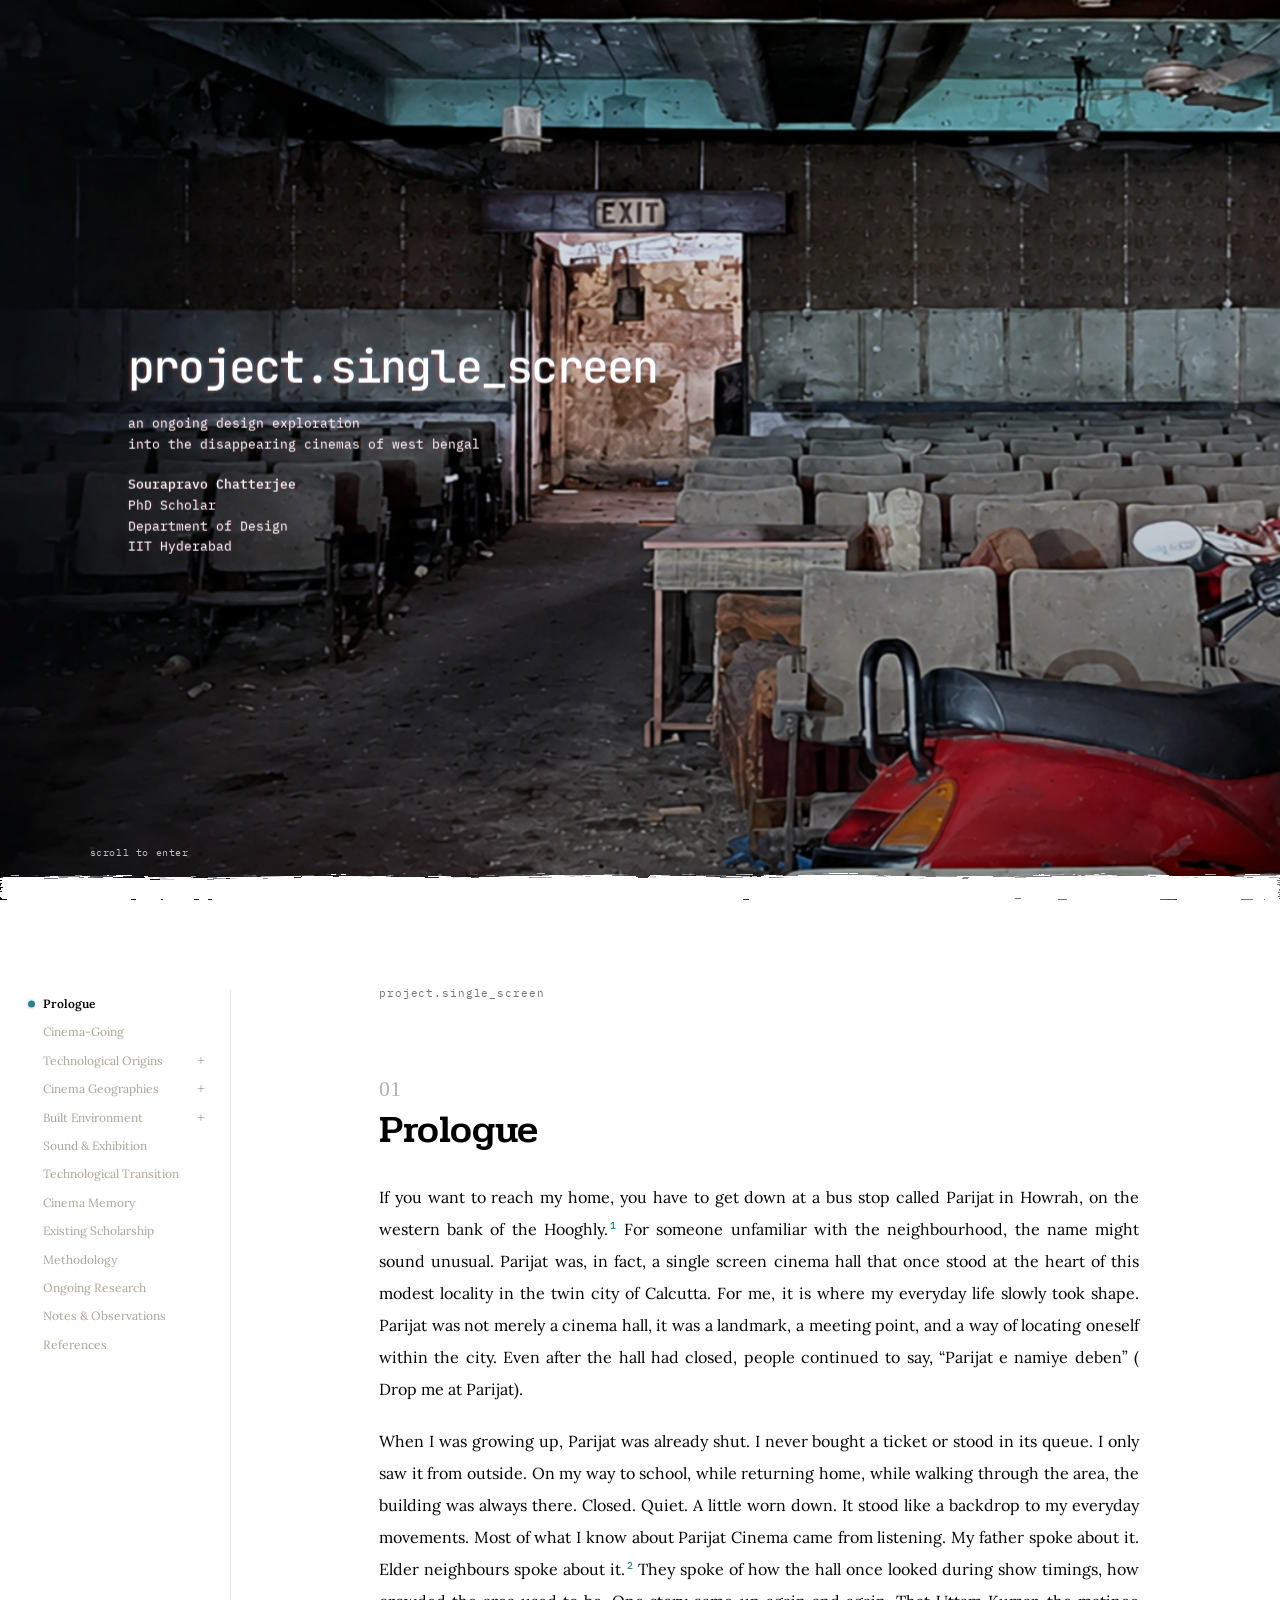
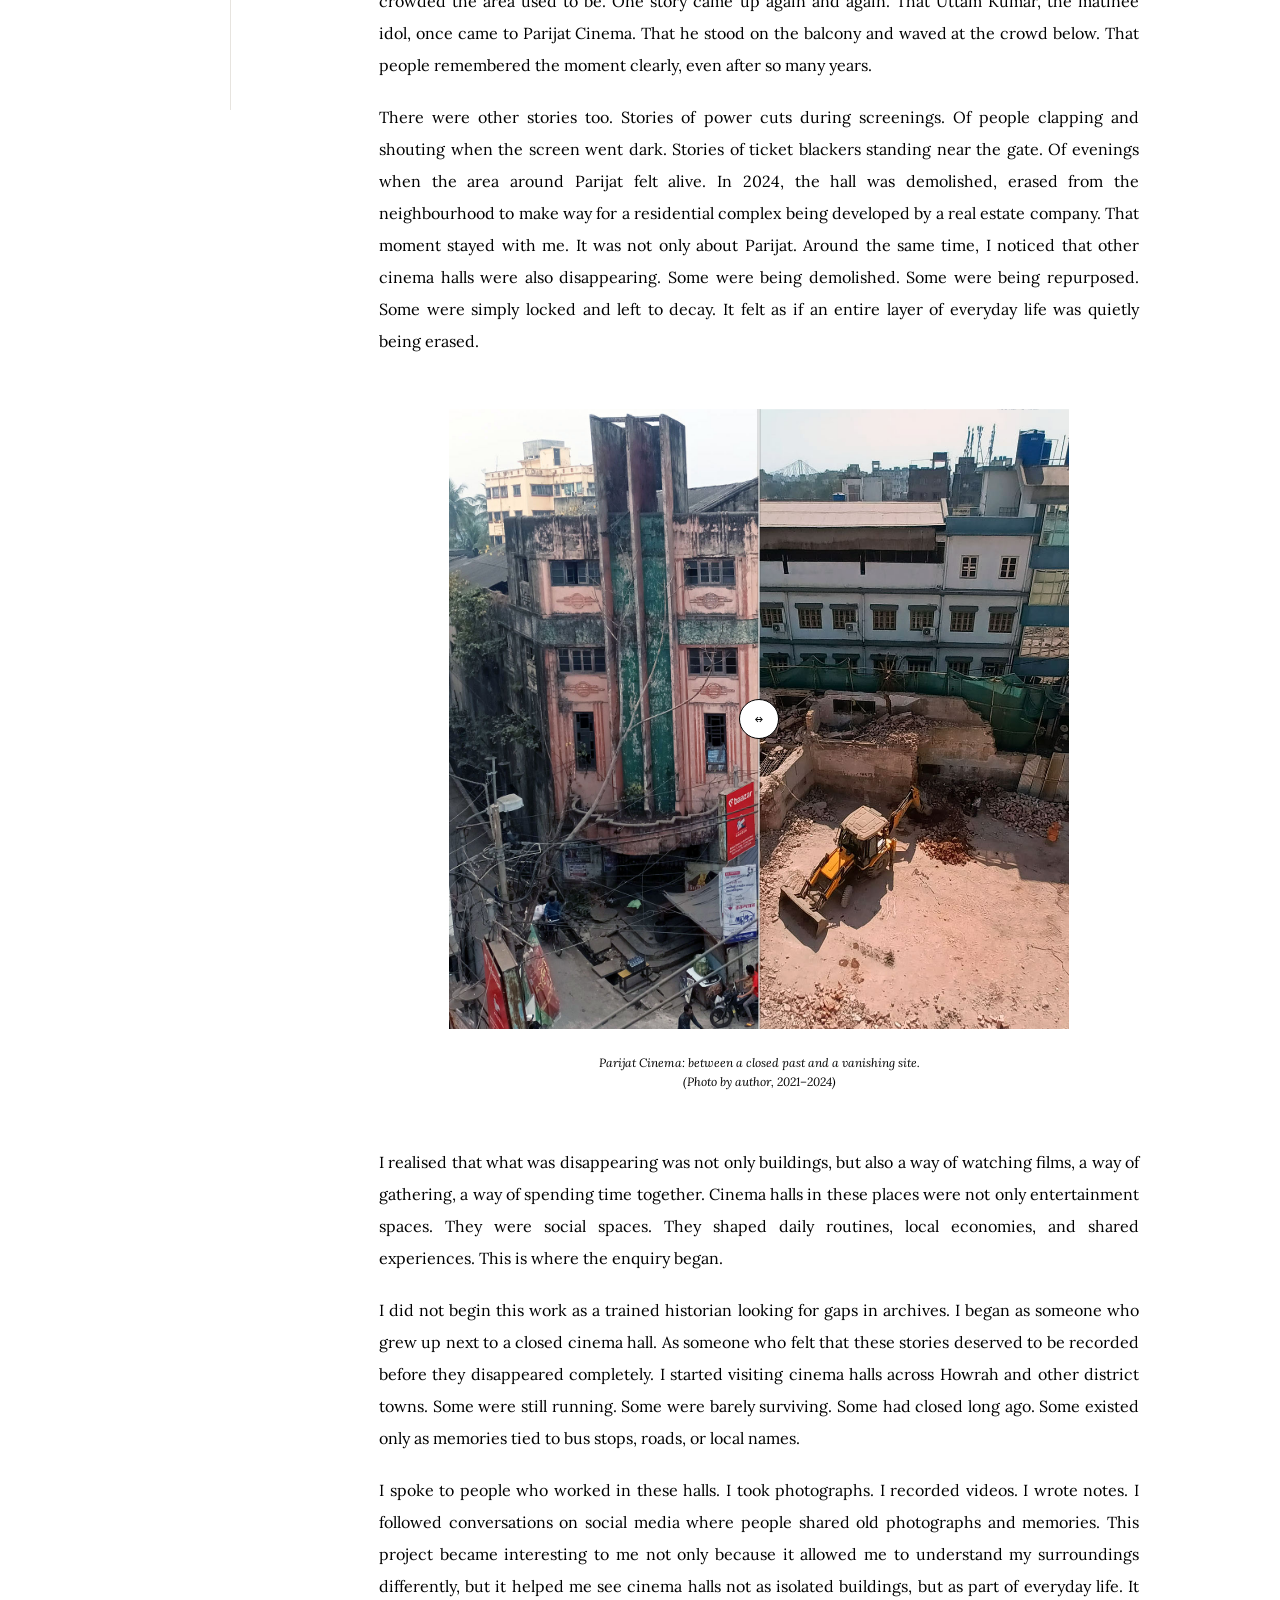
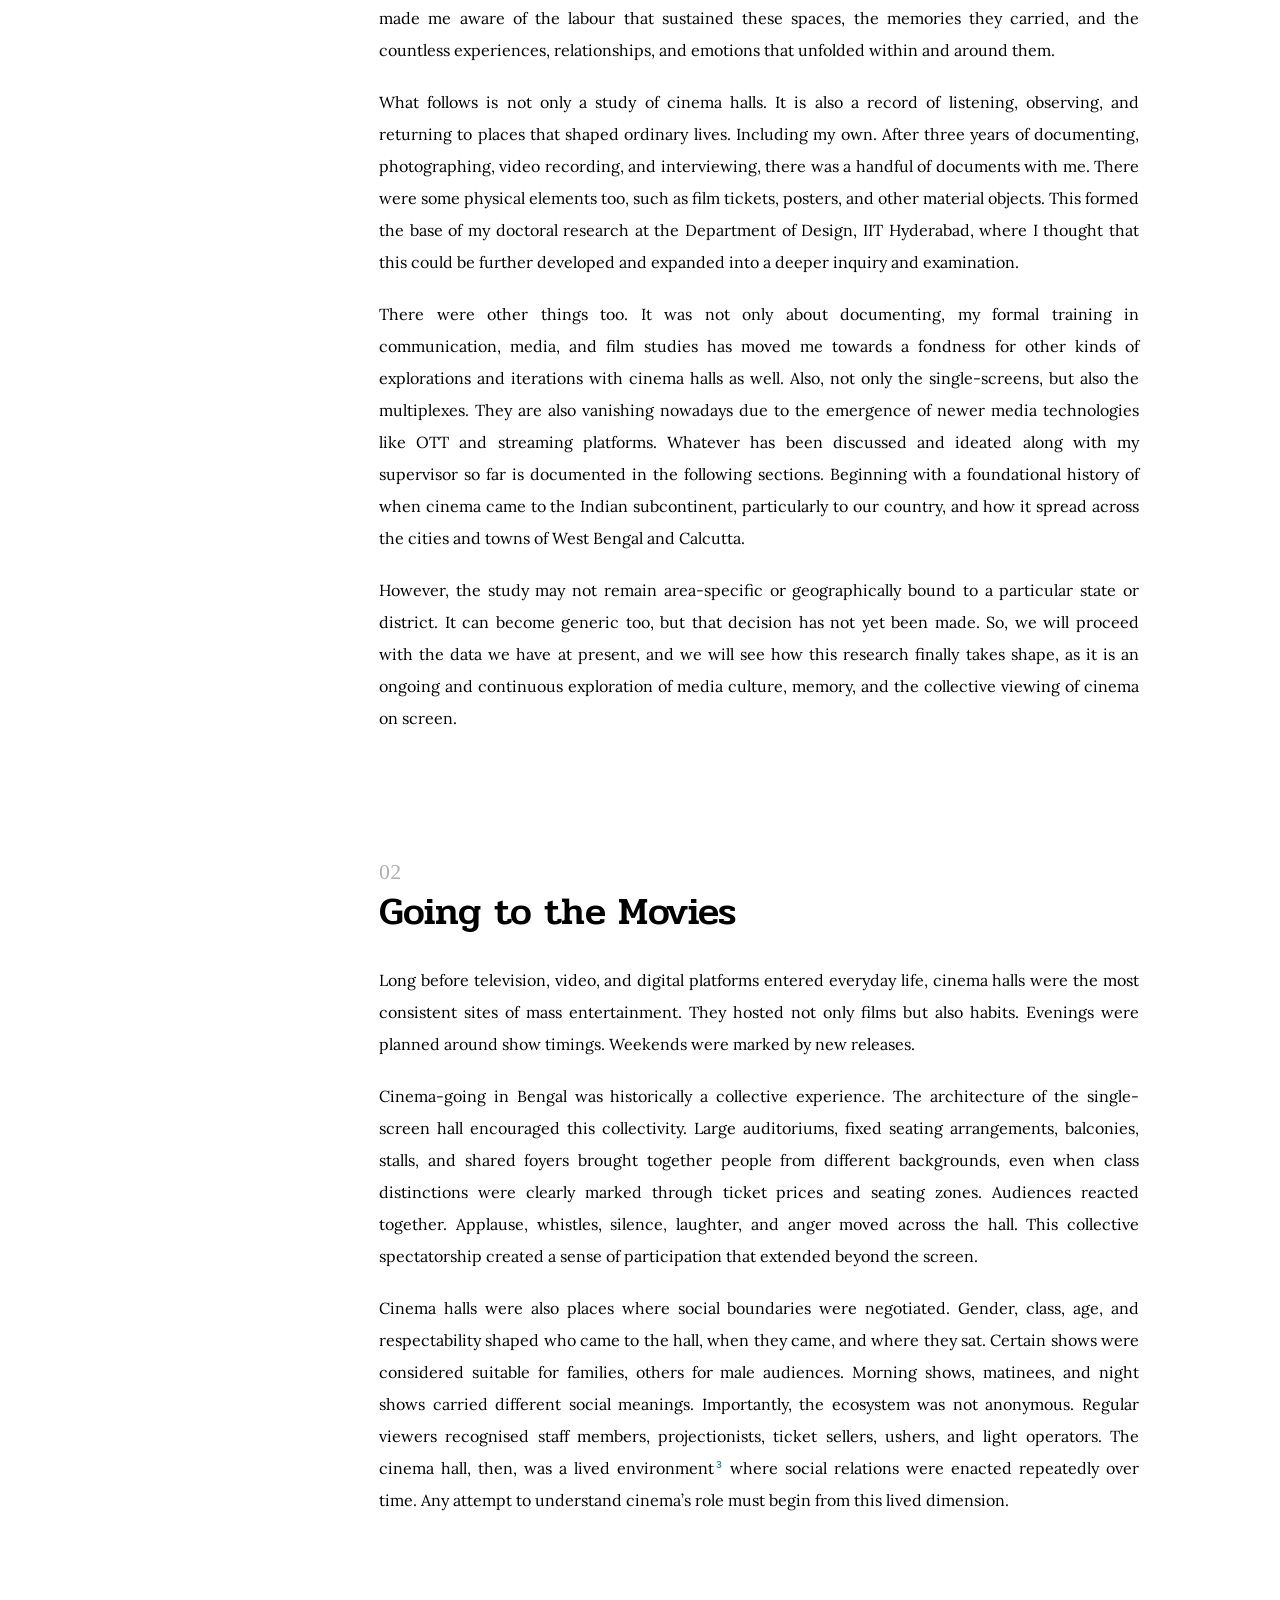
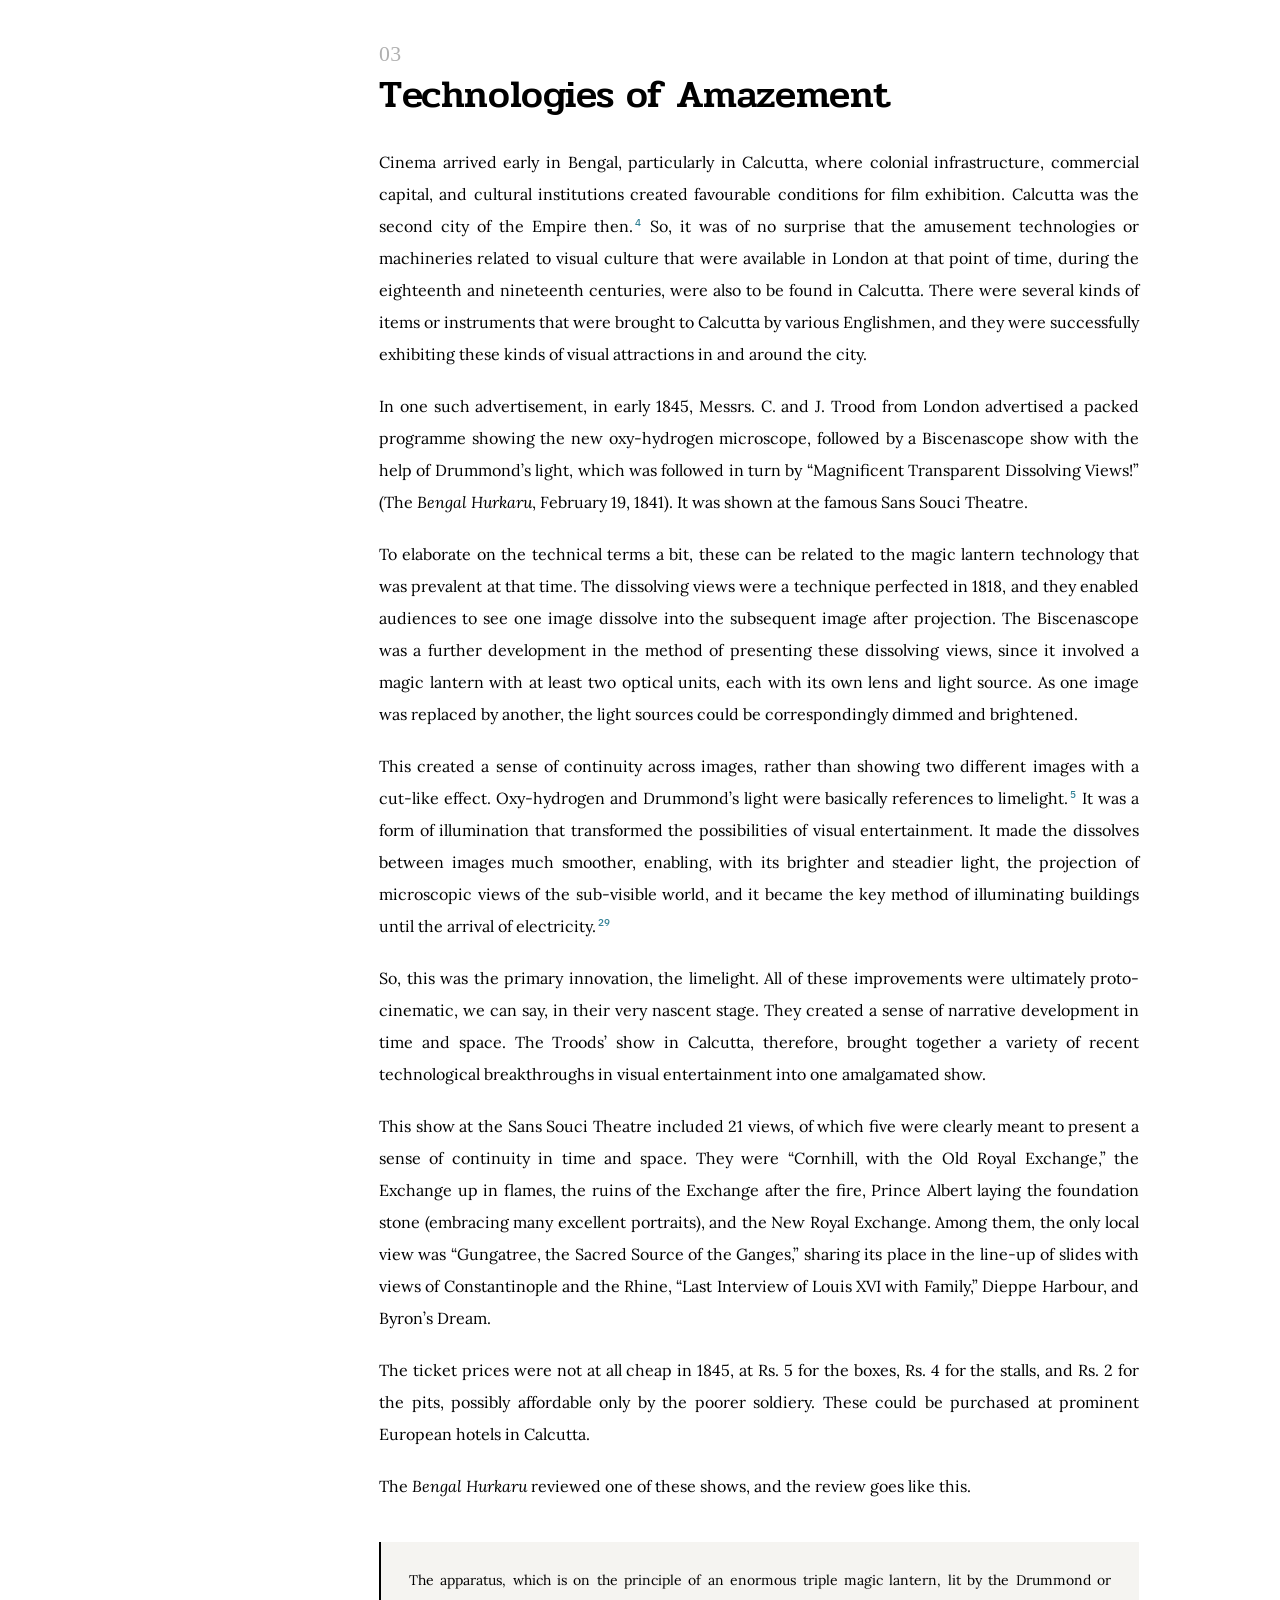
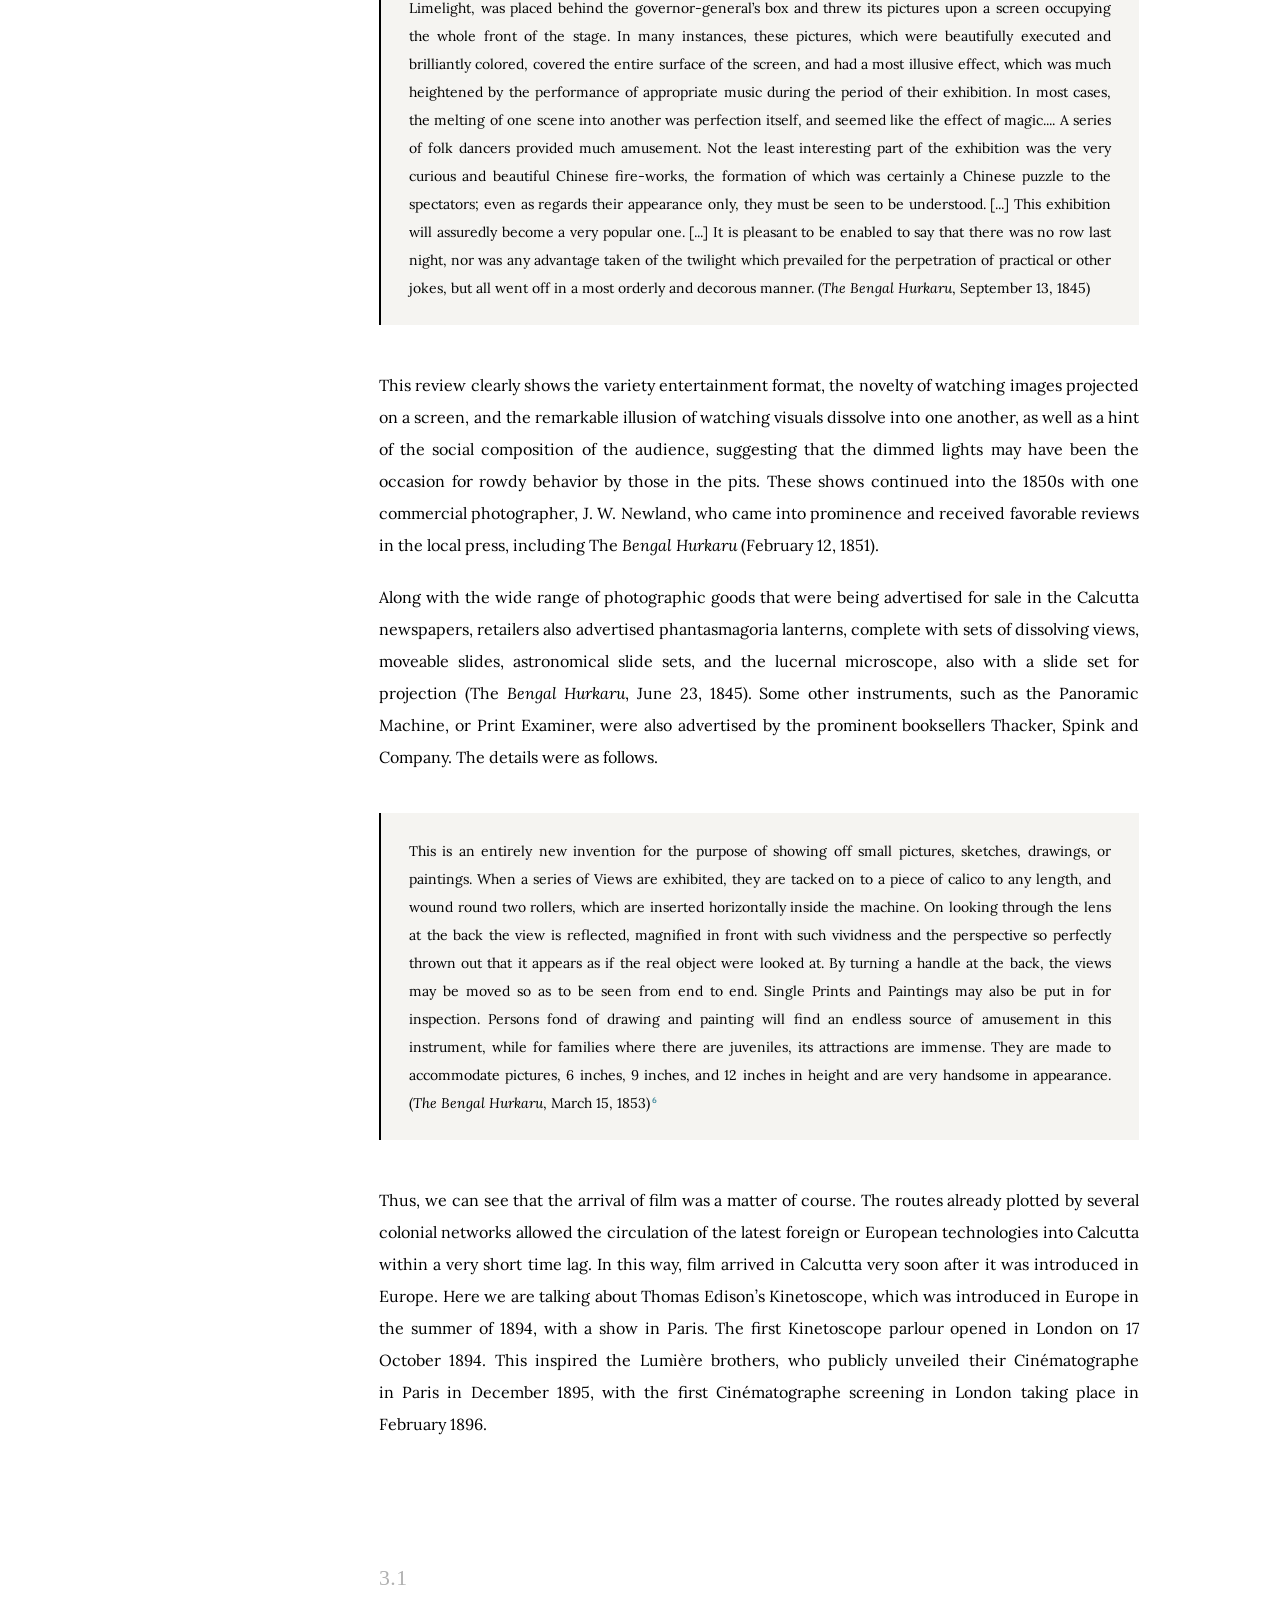
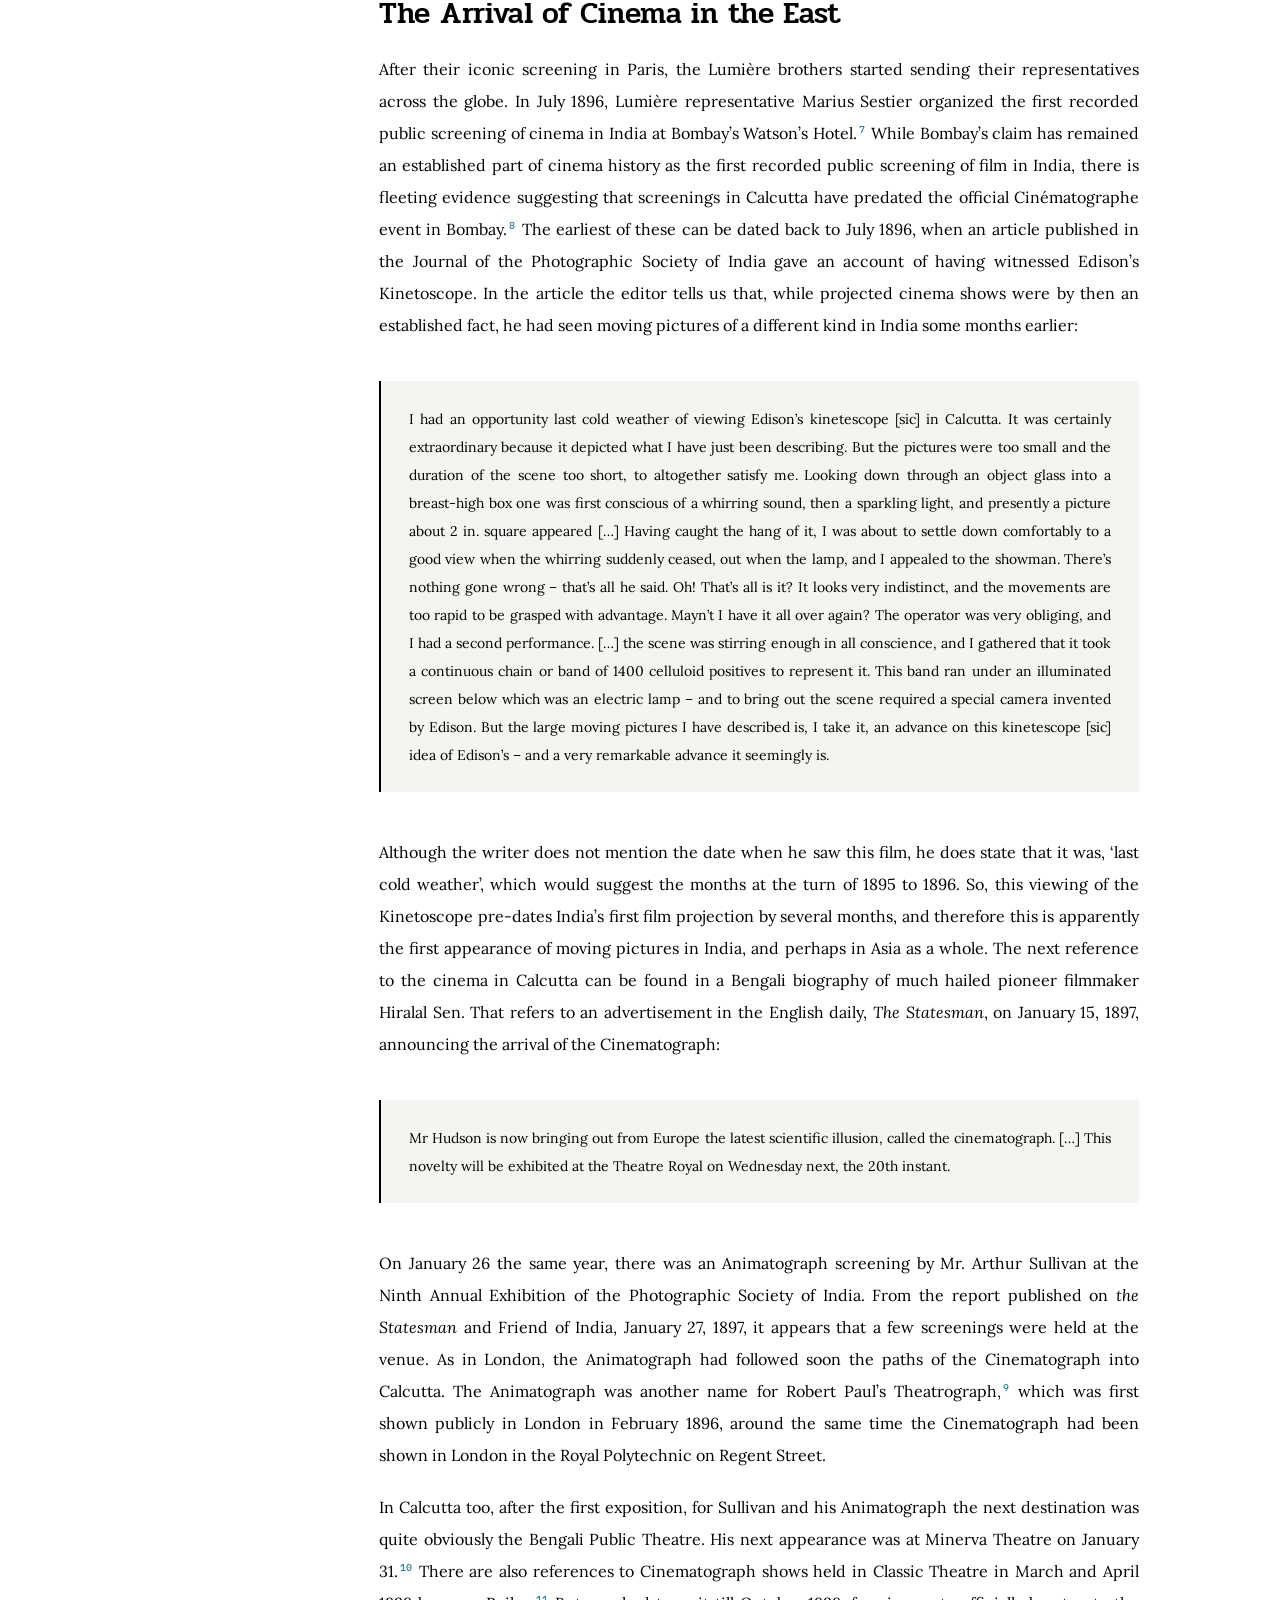
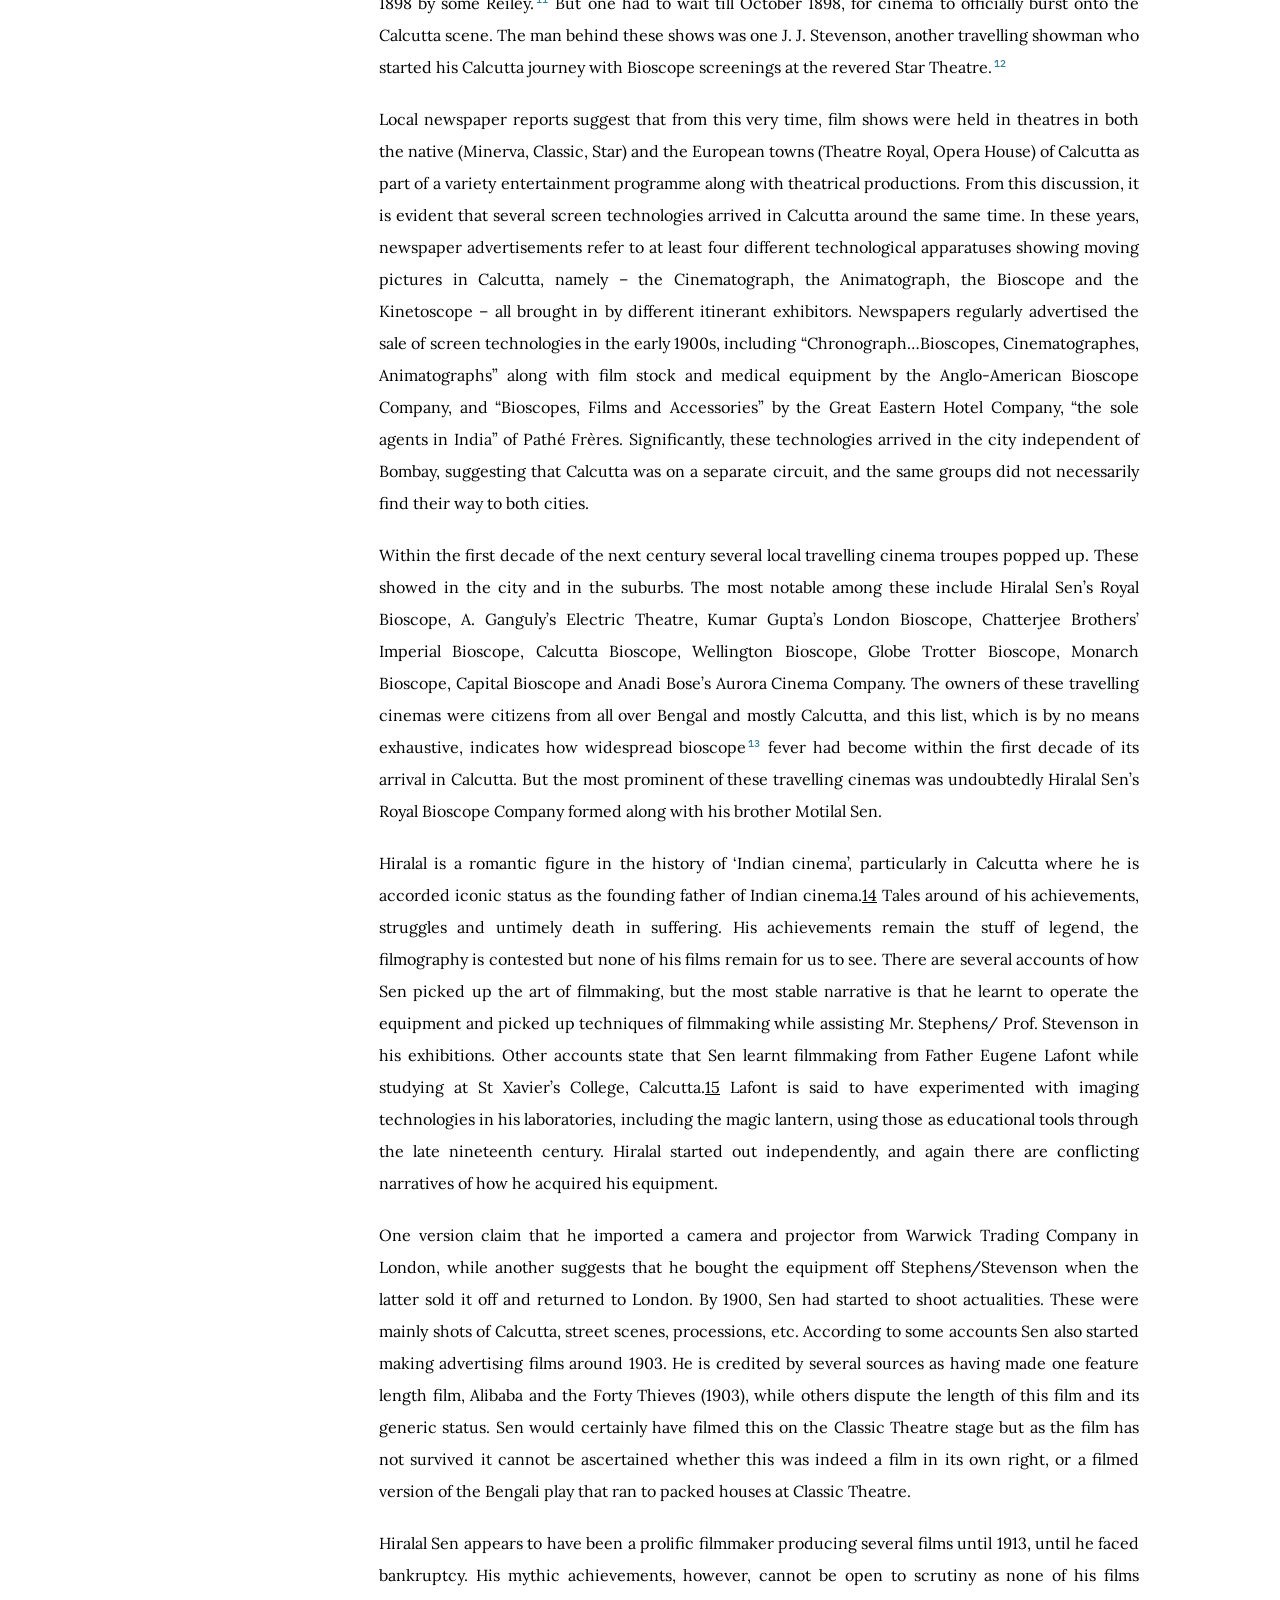
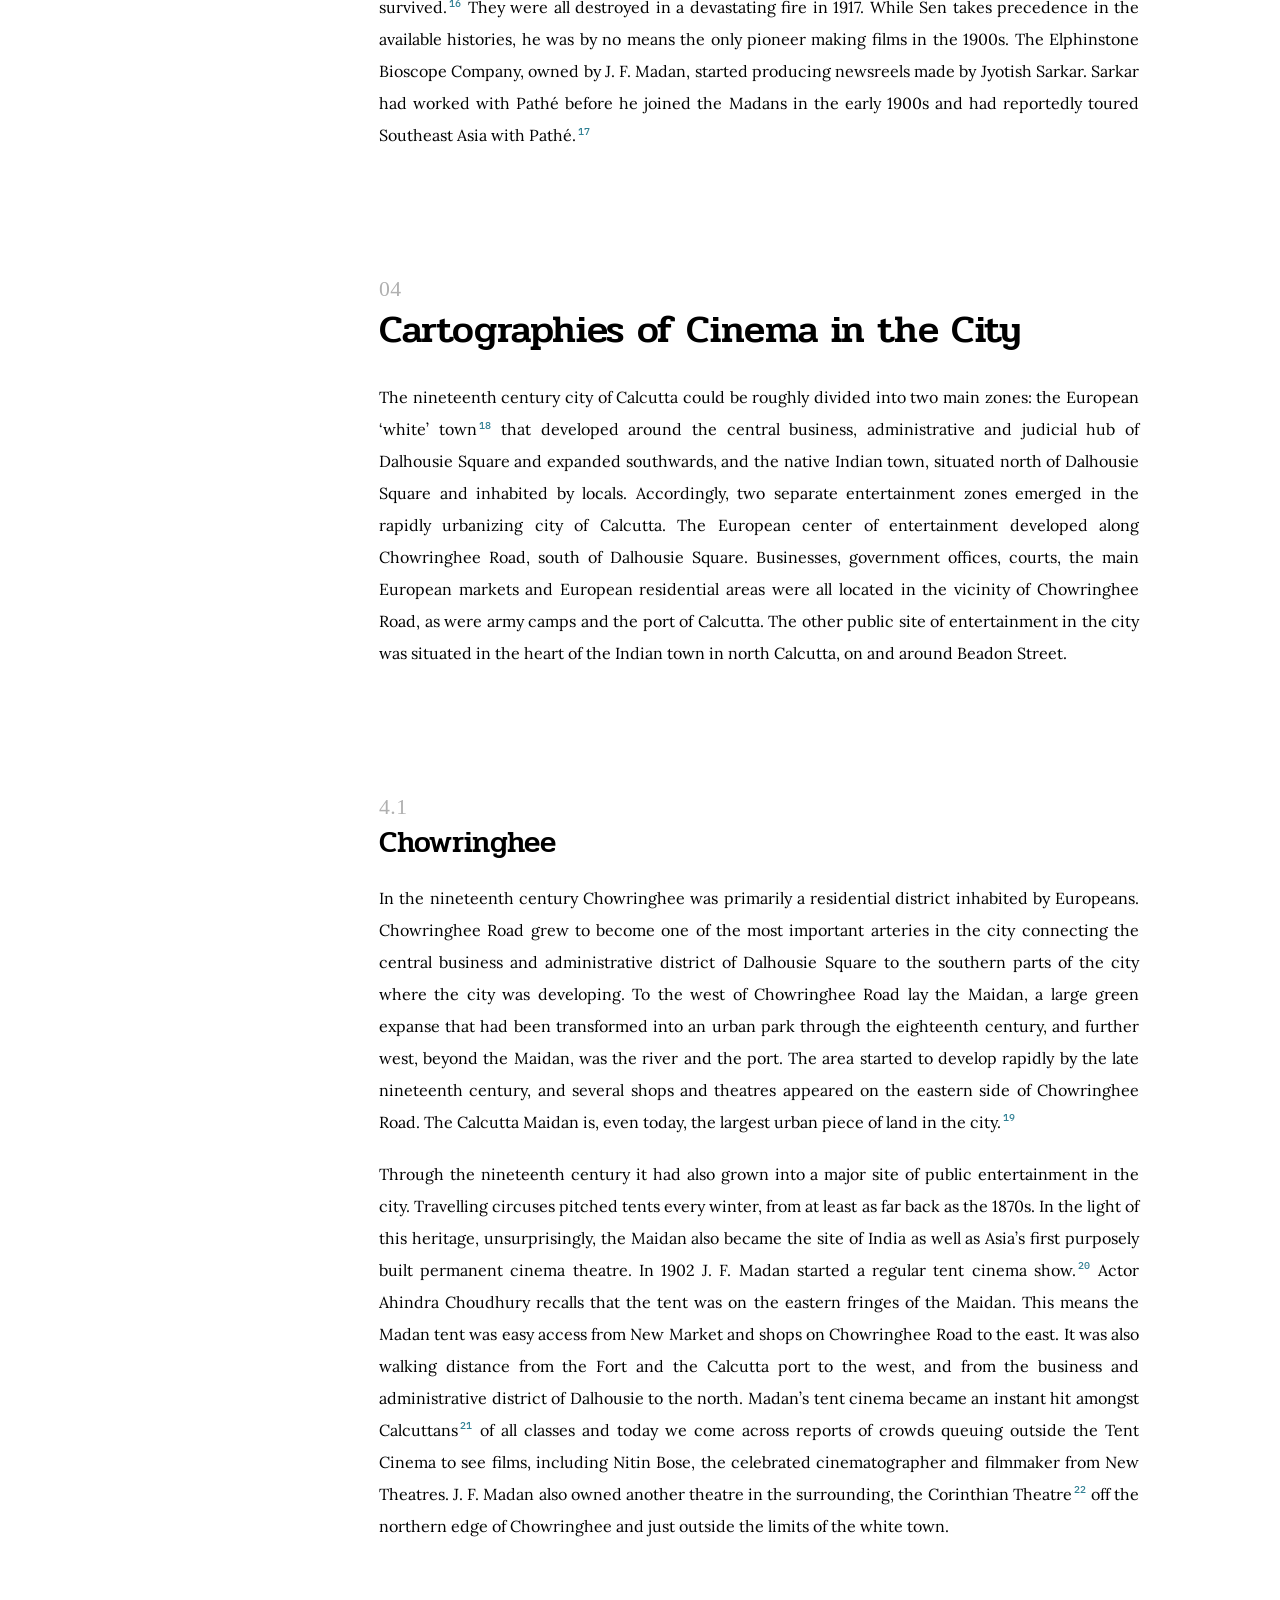
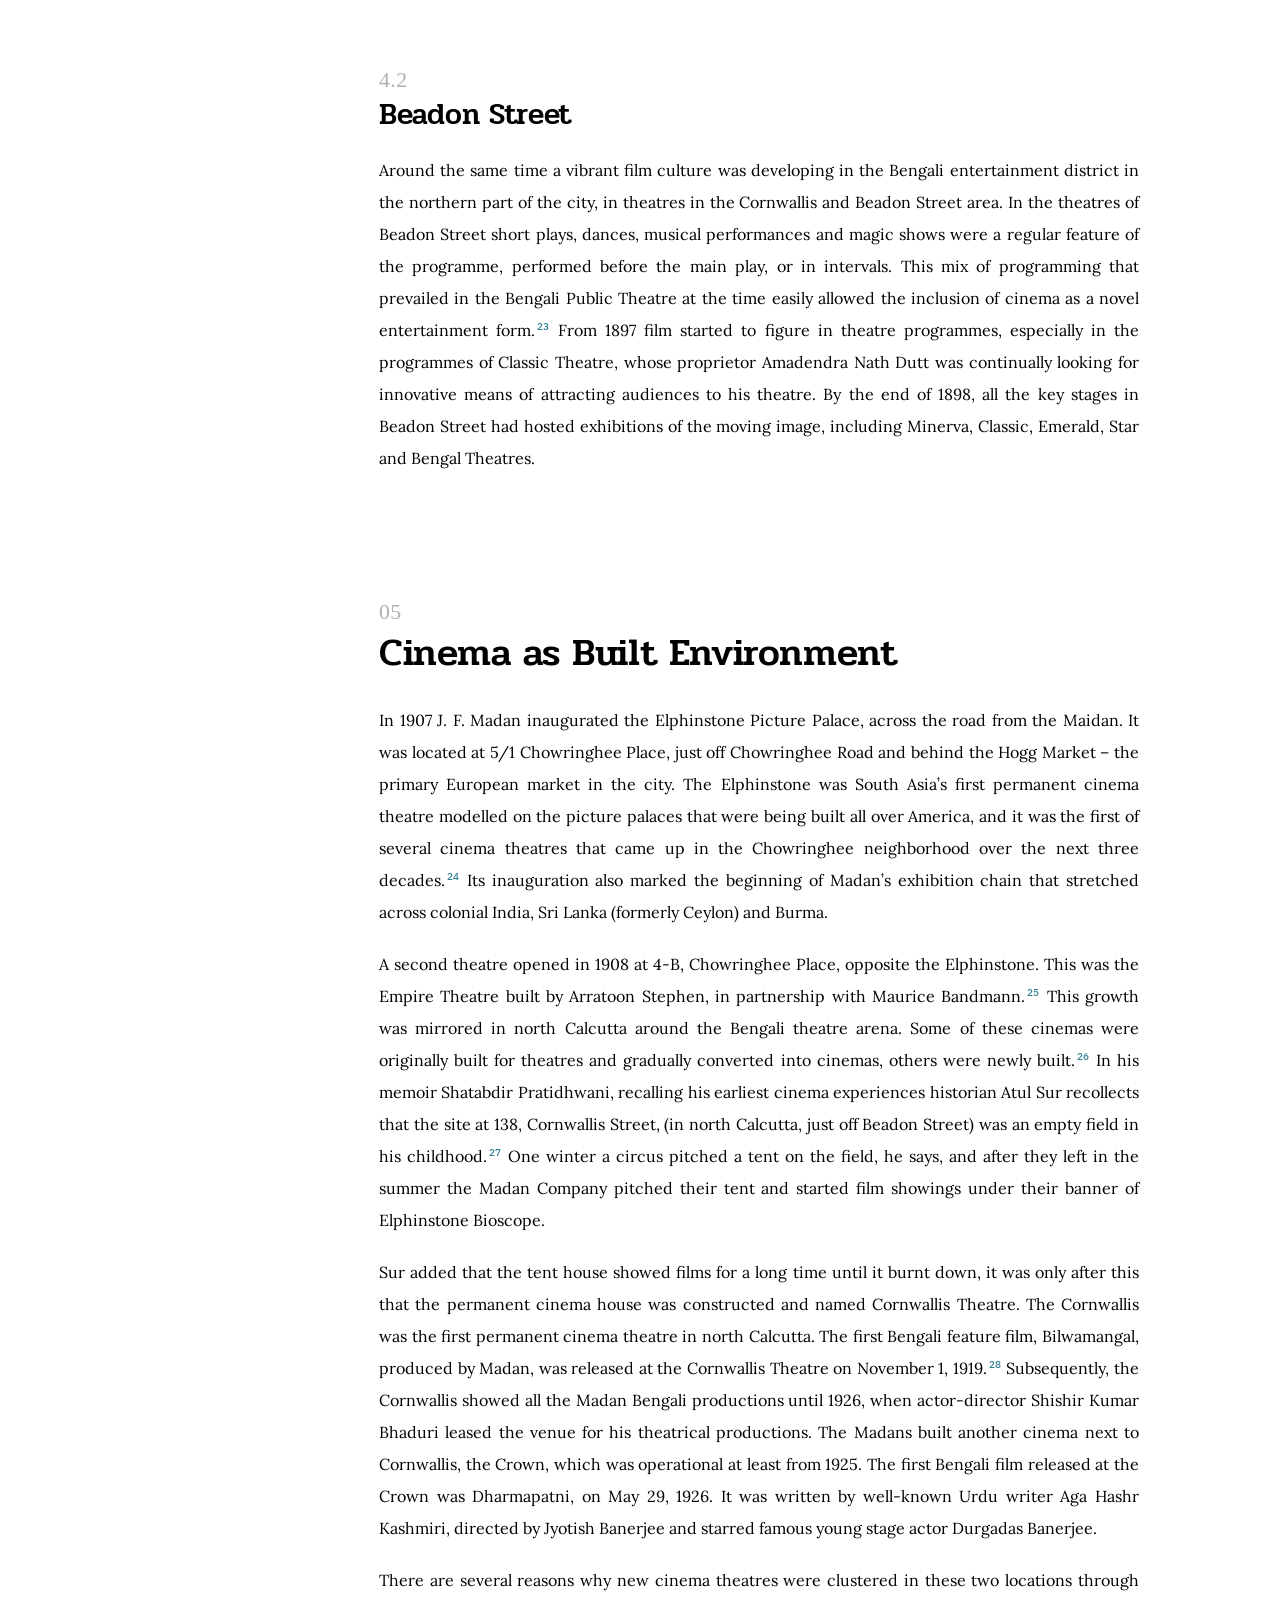
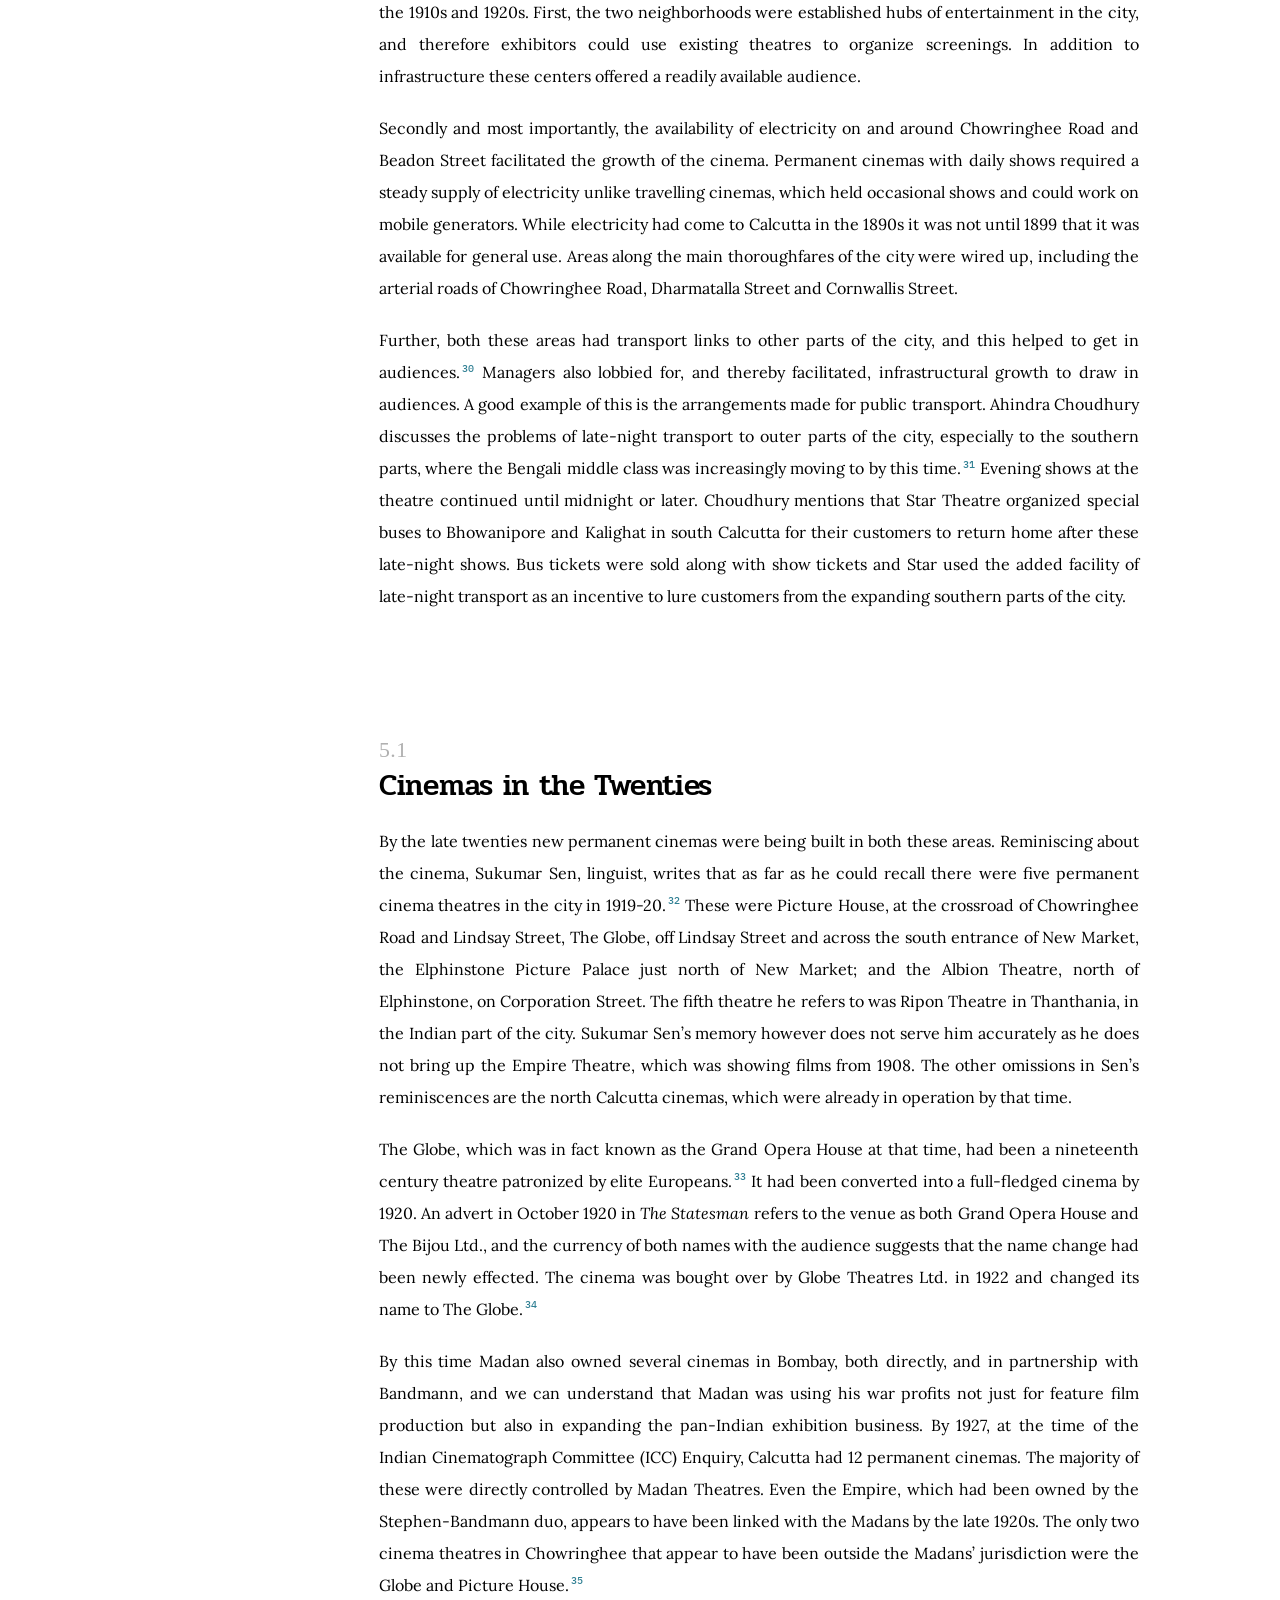
==== commit 2c84963e: "Add files via upload" ====
--- a/index.html
+++ b/index.html
@@ -64,15 +64,7 @@
 <p class="intro-kicker">project.single_screen</p>
 </div>
 <section class="content-section" data-section="prologue" id="prologue">
-<h2 class="section-heading"><span class="section-number">01</span>Prologue</h2><p>If you want to reach my home, you have to get down at a bus stop called Parijat in Howrah, on the western bank of the Hooghly.<sup class="citation"><a aria-label="Open note 1" href="#note-1" id="cite-1-1">1</a></sup> For someone unfamiliar with the neighbourhood, the name might sound unusual. Parijat was, in fact, a single screen cinema hall that once stood at the heart of this modest locality in the twin city of Calcutta. For me, it is where my everyday life slowly took shape. Parijat was not merely a cinema hall, it was a landmark, a meeting point, and a way of locating oneself within the city. Even after the hall had closed, people continued to say, “Parijat e namiye deben” ( Drop me at Parijat).</p><p>When I was growing up, Parijat was already shut. I never bought a ticket or stood in its queue. I only saw it from outside. On my way to school, while returning home, while walking through the area, the building was always there. Closed. Quiet. A little worn down. It stood like a backdrop to my everyday movements. Most of what I know about Parijat Cinema came from listening. My father spoke about it. Elder neighbours spoke about it.<sup class="citation"><a aria-label="Open note 2" href="#note-2" id="cite-2-2">2</a></sup> They spoke of how the hall once looked during show timings, how crowded the area used to be. One story came up again and again. That Uttam Kumar, the matinee idol, once came to Parijat Cinema. That he stood on the balcony and waved at the crowd below. That people remembered the moment clearly, even after so many years.</p><p>There were other stories too. Stories of power cuts during screenings. Of people clapping and shouting when the screen went dark. Stories of ticket blackers standing near the gate. Of evenings when the area around Parijat felt alive. In 2024, the hall was demolished, erased from the neighbourhood to make way for a residential complex being developed by a real estate company. That moment stayed with me. It was not only about Parijat. Around the same time, I noticed that other cinema halls were also disappearing. Some were being demolished. Some were being repurposed. Some were simply locked and left to decay. It felt as if an entire layer of everyday life was quietly being erased.</p><div class="comparison" aria-label="Before and after comparison of Parijat Cinema"><img class="comparison__before" src="images/IMG02.jpg" alt="Parijat Cinema before demolition"><img class="comparison__after" src="images/IMG03.jpg" alt="Parijat Cinema during demolition"><div class="comparison__divider" aria-hidden="true"></div><div class="comparison__handle" aria-label="Drag to compare before and after"></div></div><figcaption class="comparison-caption">Parijat Cinema: between a closed past and a vanishing site.</figcaption><p>I realised that what was disappearing was not only buildings, but also a way of watching films, a way of gathering, a way of spending time together. Cinema halls in these places were not only entertainment spaces. They were social spaces. They shaped daily routines, local economies, and shared experiences. This is where the enquiry began.</p><p>I did not begin this work as a trained historian looking for gaps in archives. I began as someone who grew up next to a closed cinema hall. As someone who felt that these stories deserved to be recorded before they disappeared completely. I started visiting cinema halls across Howrah and other district towns. Some were still running. Some were barely surviving. Some had closed long ago. Some existed only as memories tied to bus stops, roads, or local names.</p><p>I spoke to people who worked in these halls. I took photographs. I recorded videos. I wrote notes. I followed conversations on social media where people shared old photographs and memories. This project became interesting to me not only because it allowed me to understand my surroundings differently, but it helped me see cinema halls not as isolated buildings, but as part of everyday life. It made me aware of the labour that sustained these spaces, the memories they carried, and the countless experiences, relationships, and emotions that unfolded within and around them.</p><p>What follows is not only a study of cinema halls. It is also a record of listening, observing, and returning to places that shaped ordinary lives. Including my own.  After three years of documenting, photographing, video recording, and interviewing, there was a handful of documents with me. There were some physical elements too, such as film tickets, posters, and other material objects. This formed the base of my doctoral research at the Department of Design, IIT Hyderabad, where I thought that this could be further developed and expanded into a deeper inquiry and examination.</p><p>There were other things too. It was not only about documenting, my formal training in communication, media, and film studies has moved me towards a fondness for other kinds of explorations and iterations with cinema halls as well. Also, not only the single-screens, but also the multiplexes. They are also vanishing nowadays due to the emergence of newer media technologies like OTT and streaming platforms. Whatever has been discussed and ideated along with my supervisor so far is documented in the following sections. Beginning with a foundational history of when cinema came to the Indian subcontinent, particularly to our country, and how it spread across the cities and towns of West Bengal and Calcutta.</p><p>However, the study may not remain area-specific or geographically bound to a particular state or district. It can become generic too, but that decision has not yet been made. So, we will proceed with the data we have at present, and we will see how this research finally takes shape, as it is an ongoing and continuous exploration of media culture, memory, and the collective viewing of cinema on screen.</p><figure aria-labelledby="parijat-caption" class="dissolve-figure">
-<div class="dissolve-stage">
-<div class="dissolve-frame">
-<img alt="Parijat Cinema, closed building" class="dissolve-image dissolve-a" loading="lazy" src="images/IMG02.jpg"/>
-<img alt="Parijat Cinema site during demolition" class="dissolve-image dissolve-b" loading="lazy" src="images/IMG03.jpg"/>
-</div>
-</div>
-<figcaption id="parijat-caption">Parijat Cinema: between a closed past and a vanishing site.</figcaption>
-</figure></section>
+<h2 class="section-heading"><span class="section-number">01</span>Prologue</h2><p>If you want to reach my home, you have to get down at a bus stop called Parijat in Howrah, on the western bank of the Hooghly.<sup class="citation"><a aria-label="Open note 1" href="#note-1" id="cite-1-1">1</a></sup> For someone unfamiliar with the neighbourhood, the name might sound unusual. Parijat was, in fact, a single screen cinema hall that once stood at the heart of this modest locality in the twin city of Calcutta. For me, it is where my everyday life slowly took shape. Parijat was not merely a cinema hall, it was a landmark, a meeting point, and a way of locating oneself within the city. Even after the hall had closed, people continued to say, “Parijat e namiye deben” ( Drop me at Parijat).</p><p>When I was growing up, Parijat was already shut. I never bought a ticket or stood in its queue. I only saw it from outside. On my way to school, while returning home, while walking through the area, the building was always there. Closed. Quiet. A little worn down. It stood like a backdrop to my everyday movements. Most of what I know about Parijat Cinema came from listening. My father spoke about it. Elder neighbours spoke about it.<sup class="citation"><a aria-label="Open note 2" href="#note-2" id="cite-2-2">2</a></sup> They spoke of how the hall once looked during show timings, how crowded the area used to be. One story came up again and again. That Uttam Kumar, the matinee idol, once came to Parijat Cinema. That he stood on the balcony and waved at the crowd below. That people remembered the moment clearly, even after so many years.</p><p>There were other stories too. Stories of power cuts during screenings. Of people clapping and shouting when the screen went dark. Stories of ticket blackers standing near the gate. Of evenings when the area around Parijat felt alive. In 2024, the hall was demolished, erased from the neighbourhood to make way for a residential complex being developed by a real estate company. That moment stayed with me. It was not only about Parijat. Around the same time, I noticed that other cinema halls were also disappearing. Some were being demolished. Some were being repurposed. Some were simply locked and left to decay. It felt as if an entire layer of everyday life was quietly being erased.</p><div class="comparison" aria-label="Before and after comparison of Parijat Cinema"><img class="comparison__before" src="images/IMG02.jpg" alt="Parijat Cinema before demolition"><img class="comparison__after" src="images/IMG03.jpg" alt="Parijat Cinema during demolition"><div class="comparison__divider" aria-hidden="true"></div><div class="comparison__handle" aria-label="Drag to compare before and after"></div></div><figcaption class="comparison-caption"><em>Parijat Cinema: between a closed past and a vanishing site.</em><br/><span>(Photo by author, 2021–2024)</span></figcaption><p>I realised that what was disappearing was not only buildings, but also a way of watching films, a way of gathering, a way of spending time together. Cinema halls in these places were not only entertainment spaces. They were social spaces. They shaped daily routines, local economies, and shared experiences. This is where the enquiry began.</p><p>I did not begin this work as a trained historian looking for gaps in archives. I began as someone who grew up next to a closed cinema hall. As someone who felt that these stories deserved to be recorded before they disappeared completely. I started visiting cinema halls across Howrah and other district towns. Some were still running. Some were barely surviving. Some had closed long ago. Some existed only as memories tied to bus stops, roads, or local names.</p><p>I spoke to people who worked in these halls. I took photographs. I recorded videos. I wrote notes. I followed conversations on social media where people shared old photographs and memories. This project became interesting to me not only because it allowed me to understand my surroundings differently, but it helped me see cinema halls not as isolated buildings, but as part of everyday life. It made me aware of the labour that sustained these spaces, the memories they carried, and the countless experiences, relationships, and emotions that unfolded within and around them.</p><p>What follows is not only a study of cinema halls. It is also a record of listening, observing, and returning to places that shaped ordinary lives. Including my own.  After three years of documenting, photographing, video recording, and interviewing, there was a handful of documents with me. There were some physical elements too, such as film tickets, posters, and other material objects. This formed the base of my doctoral research at the Department of Design, IIT Hyderabad, where I thought that this could be further developed and expanded into a deeper inquiry and examination.</p><p>There were other things too. It was not only about documenting, my formal training in communication, media, and film studies has moved me towards a fondness for other kinds of explorations and iterations with cinema halls as well. Also, not only the single-screens, but also the multiplexes. They are also vanishing nowadays due to the emergence of newer media technologies like OTT and streaming platforms. Whatever has been discussed and ideated along with my supervisor so far is documented in the following sections. Beginning with a foundational history of when cinema came to the Indian subcontinent, particularly to our country, and how it spread across the cities and towns of West Bengal and Calcutta.</p><p>However, the study may not remain area-specific or geographically bound to a particular state or district. It can become generic too, but that decision has not yet been made. So, we will proceed with the data we have at present, and we will see how this research finally takes shape, as it is an ongoing and continuous exploration of media culture, memory, and the collective viewing of cinema on screen.</p></section>
 <section class="content-section" data-section="cinema-going" id="cinema-going">
 <h2 class="section-heading"><span class="section-number">02</span>Going to the Movies</h2><p>Long before television, video, and digital platforms entered everyday life, cinema halls were the most consistent sites of mass entertainment. They hosted not only films but also habits. Evenings were planned around show timings. Weekends were marked by new releases.</p><p>Cinema-going in Bengal was historically a collective experience. The architecture of the single-screen hall encouraged this collectivity. Large auditoriums, fixed seating arrangements, balconies, stalls, and shared foyers brought together people from different backgrounds, even when class distinctions were clearly marked through ticket prices and seating zones. Audiences reacted together. Applause, whistles, silence, laughter, and anger moved across the hall. This collective spectatorship created a sense of participation that extended beyond the screen.</p><p>Cinema halls were also places where social boundaries were negotiated. Gender, class, age, and respectability shaped who came to the hall, when they came, and where they sat. Certain shows were considered suitable for families, others for male audiences. Morning shows, matinees, and night shows carried different social meanings. Importantly, the ecosystem was not anonymous. Regular viewers recognised staff members, projectionists, ticket sellers, ushers, and light operators. The cinema hall, then, was a lived environment<sup class="citation"><a aria-label="Open note 3" href="#note-3" id="cite-3-3">3</a></sup> where social relations were enacted repeatedly over time. Any attempt to understand cinema’s role must begin from this lived dimension.</p></section>
 <section class="content-section" data-section="technological-origins" id="technological-origins">
--- a/style.css
+++ b/style.css
@@ -588,3 +588,170 @@
   color:#000;
   font-weight:500;
 }
+
+
+/* ============================================================
+   FINAL REVISION — READING COMFORT / SIDEBAR / PROLOGUE
+   ============================================================ */
+
+/* Prevent overflow-x:hidden from creating a scroll-container
+   that can interfere with position:sticky in some browsers. */
+html,
+body {
+  overflow-x: clip;
+}
+
+/* ---------- Desktop sticky sidebar ---------- */
+.reading-shell {
+  align-items: start !important;
+  min-width: 0;
+}
+
+.sidebar {
+  position: -webkit-sticky !important;
+  position: sticky !important;
+  top: 0 !important;
+  align-self: start !important;
+  height: 100vh !important;
+  max-height: 100vh !important;
+  z-index: 20;
+}
+
+/* Keep the sidebar itself quiet and compact. */
+.sidebar nav {
+  font-family: "Lora", serif !important;
+  font-size: 12px !important;
+  line-height: 1.45 !important;
+  font-weight: 400 !important;
+}
+
+.side-link,
+.side-parent a,
+.side-sub {
+  color: var(--muted) !important;
+  font-weight: 400 !important;
+}
+
+.side-link.is-active,
+.side-parent a.is-active,
+.side-sub.is-active {
+  color: #000 !important;
+  font-weight: 600 !important;
+}
+
+/* Active indicator: small blue dot, matching the supplied reference. */
+.side-link.is-active::before,
+.side-parent a.is-active::before,
+.side-sub.is-active::before {
+  width: 7px !important;
+  height: 7px !important;
+  background: var(--blue) !important;
+  box-shadow: 0 0 0 2px rgba(47,127,147,.10);
+}
+
+/* Parent context can be black, but never forces a subsection open. */
+.side-parent a.is-parent-context {
+  color: #000 !important;
+}
+
+/* ---------- Truly collapsed subsections ---------- */
+.side-subs {
+  display: block !important;
+  max-height: 0 !important;
+  overflow: hidden !important;
+  opacity: 0 !important;
+  visibility: hidden !important;
+  padding-top: 0 !important;
+  padding-bottom: 0 !important;
+  transition:
+    max-height 260ms cubic-bezier(.16,1,.3,1),
+    opacity 180ms ease,
+    visibility 0s linear 260ms !important;
+}
+
+.side-group.is-open .side-subs {
+  max-height: 320px !important;
+  opacity: 1 !important;
+  visibility: visible !important;
+  transition:
+    max-height 300ms cubic-bezier(.16,1,.3,1),
+    opacity 180ms ease,
+    visibility 0s linear 0s !important;
+}
+
+.side-subs > .side-sub {
+  display: block !important;
+  min-height: 0 !important;
+  overflow: visible !important;
+}
+
+/* ---------- Body typography ---------- */
+.content-section p {
+  font-size: 16px !important;
+  line-height: 2 !important;
+  margin-bottom: 1.25em !important;
+}
+
+/* Quotes: smaller than body and justified. */
+.quote-block p {
+  font-size: 14px !important;
+  line-height: 2 !important;
+  text-align: justify !important;
+}
+
+/* ---------- Prologue comparison ---------- */
+.content-section#prologue .comparison {
+  margin-top: 52px !important;
+  margin-bottom: 0 !important;
+}
+
+.comparison-caption {
+  margin: 24px auto 54px !important;
+  text-align: center !important;
+  font-family: "Lora", serif !important;
+  font-size: 12px !important;
+  line-height: 1.6 !important;
+  font-style: italic !important;
+}
+
+.comparison-caption span {
+  font-style: italic !important;
+}
+
+/* ---------- Hero: left-middle placement ---------- */
+.hero-content {
+  left: clamp(7vw, 10vw, 12vw) !important;
+  right: auto !important;
+  width: min(43vw, 610px) !important;
+  max-width: calc(100vw - 48px) !important;
+}
+
+/* ---------- Mobile ---------- */
+@media (max-width: 760px) {
+  .content-section p {
+    font-size: 16px !important;
+    line-height: 2 !important;
+  }
+
+  .hero-content {
+    left: 8vw !important;
+    right: 8vw !important;
+    width: auto !important;
+    max-width: none !important;
+  }
+
+  .sidebar {
+    position: -webkit-sticky !important;
+    position: sticky !important;
+    top: 0 !important;
+    height: auto !important;
+    max-height: none !important;
+  }
+}
+
+/* Respect reduced-motion preferences without breaking layout. */
+@media (prefers-reduced-motion: reduce) {
+  .side-subs {
+    transition: none !important;
+  }
+}
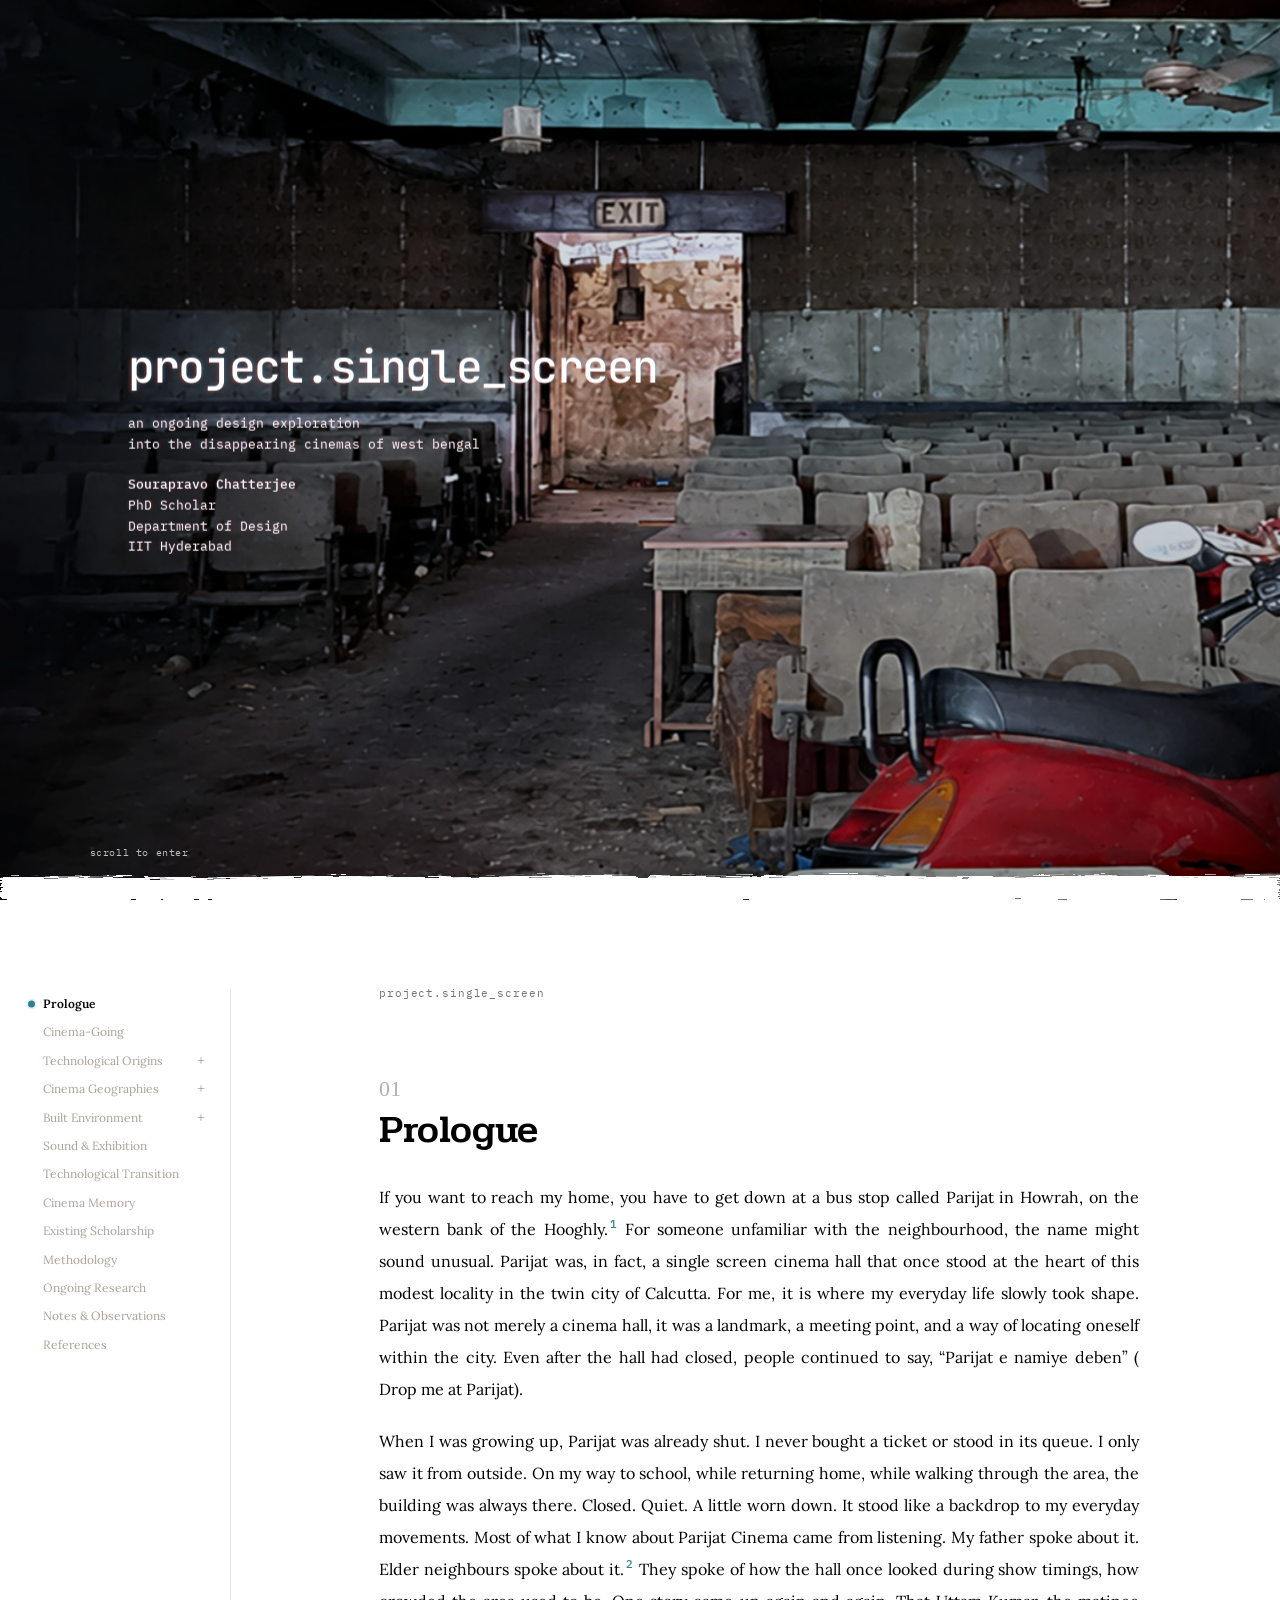
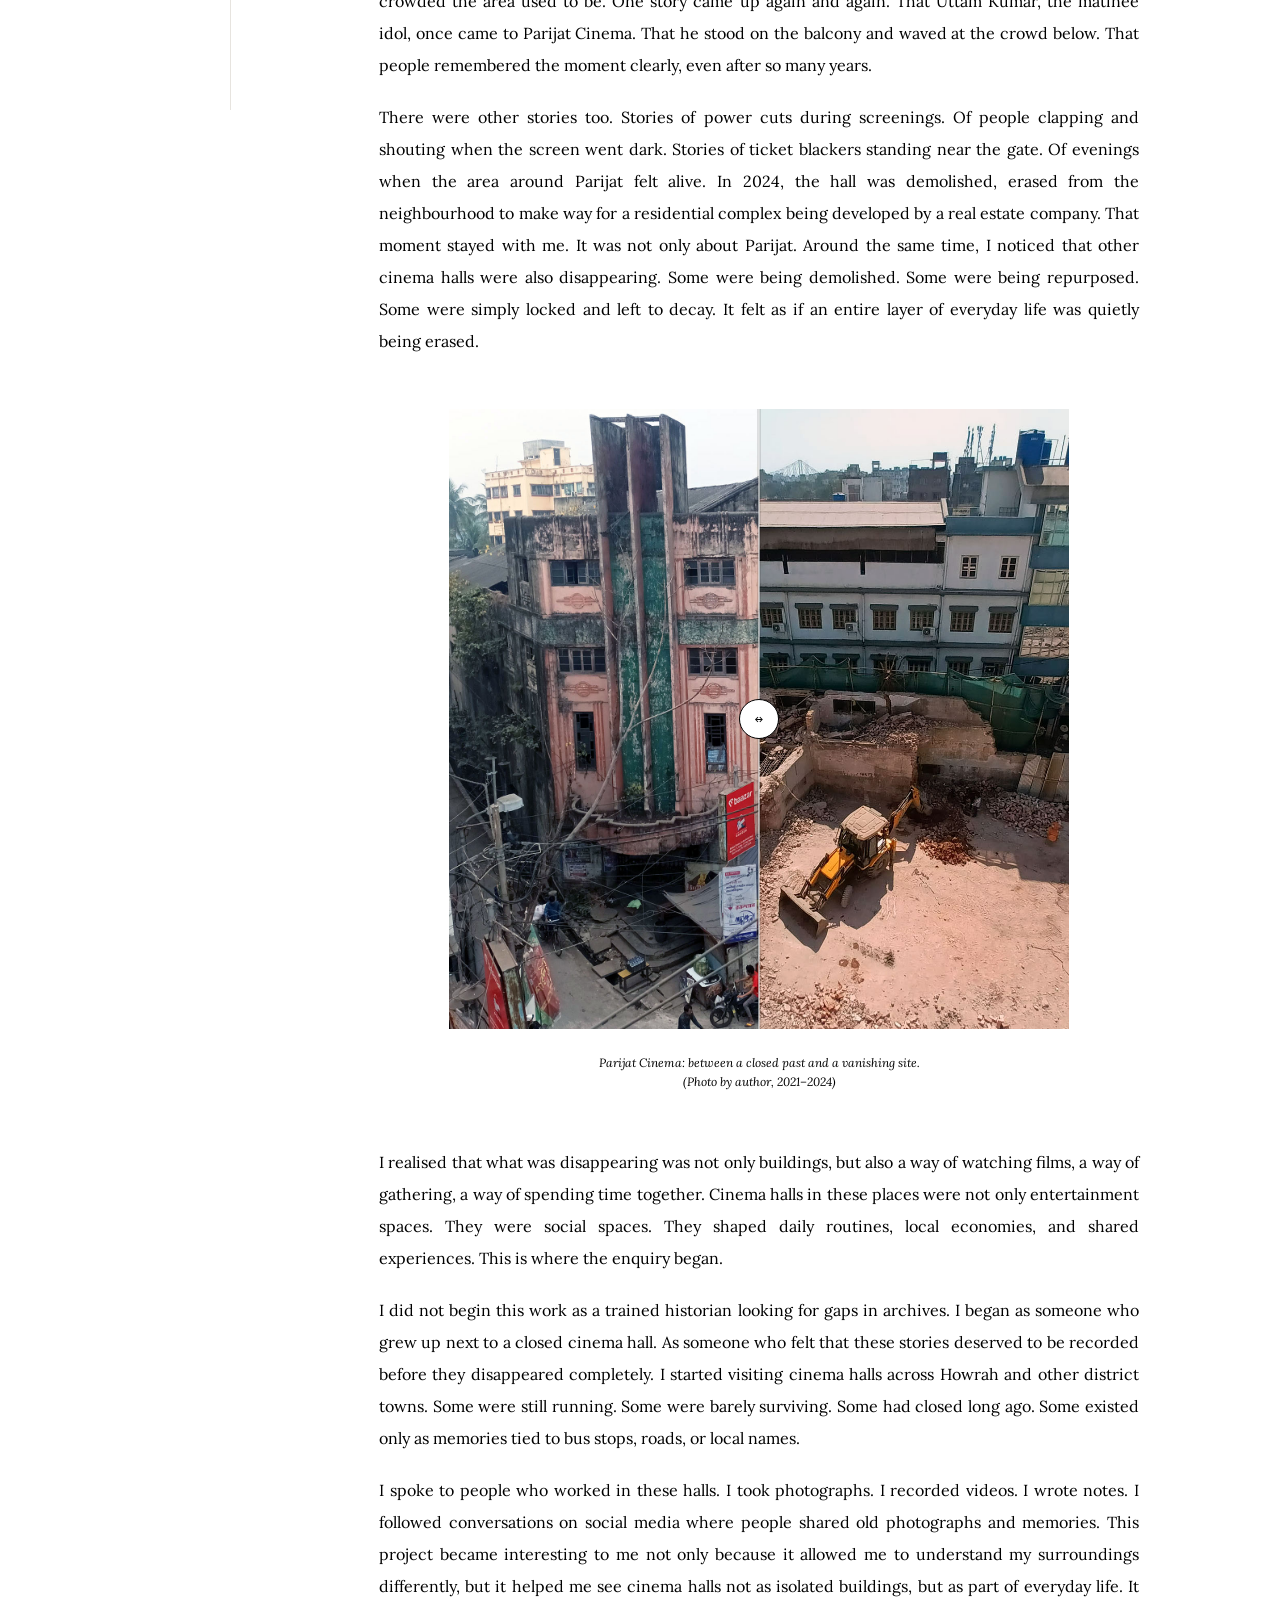
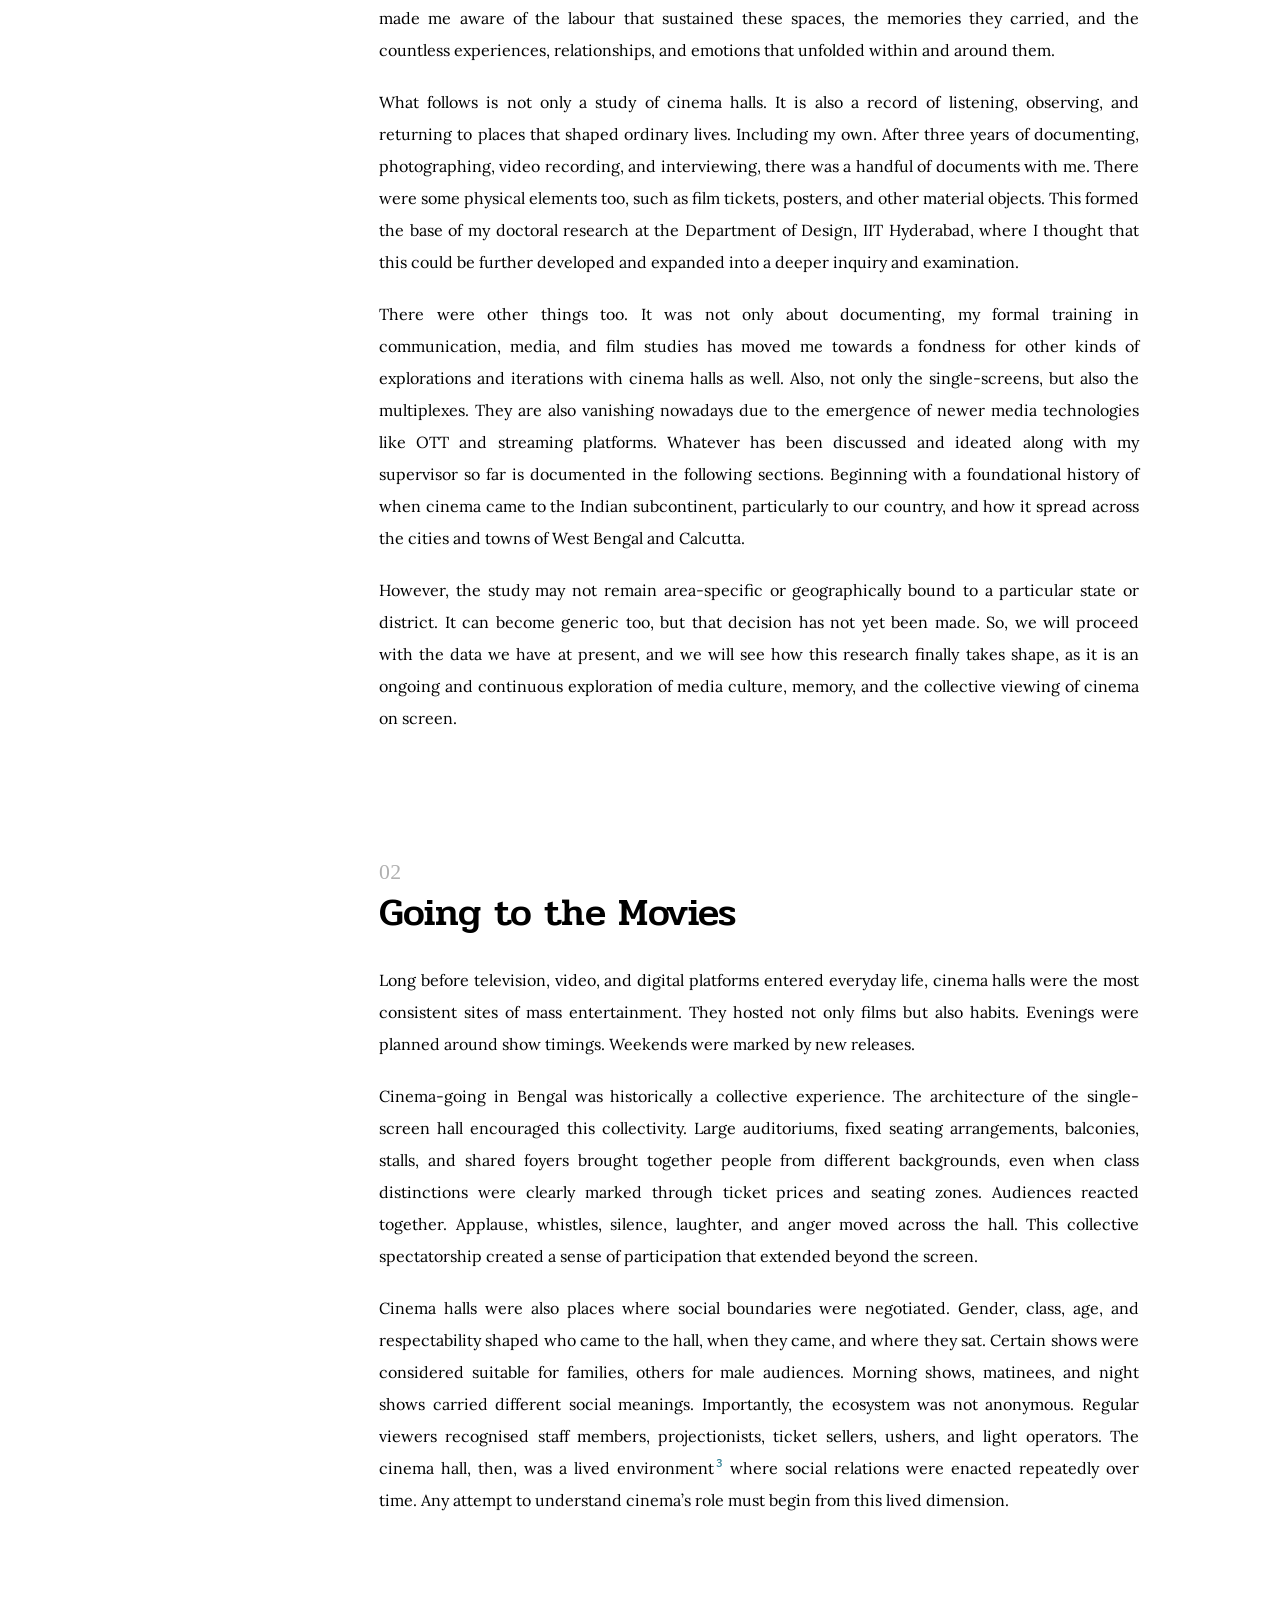
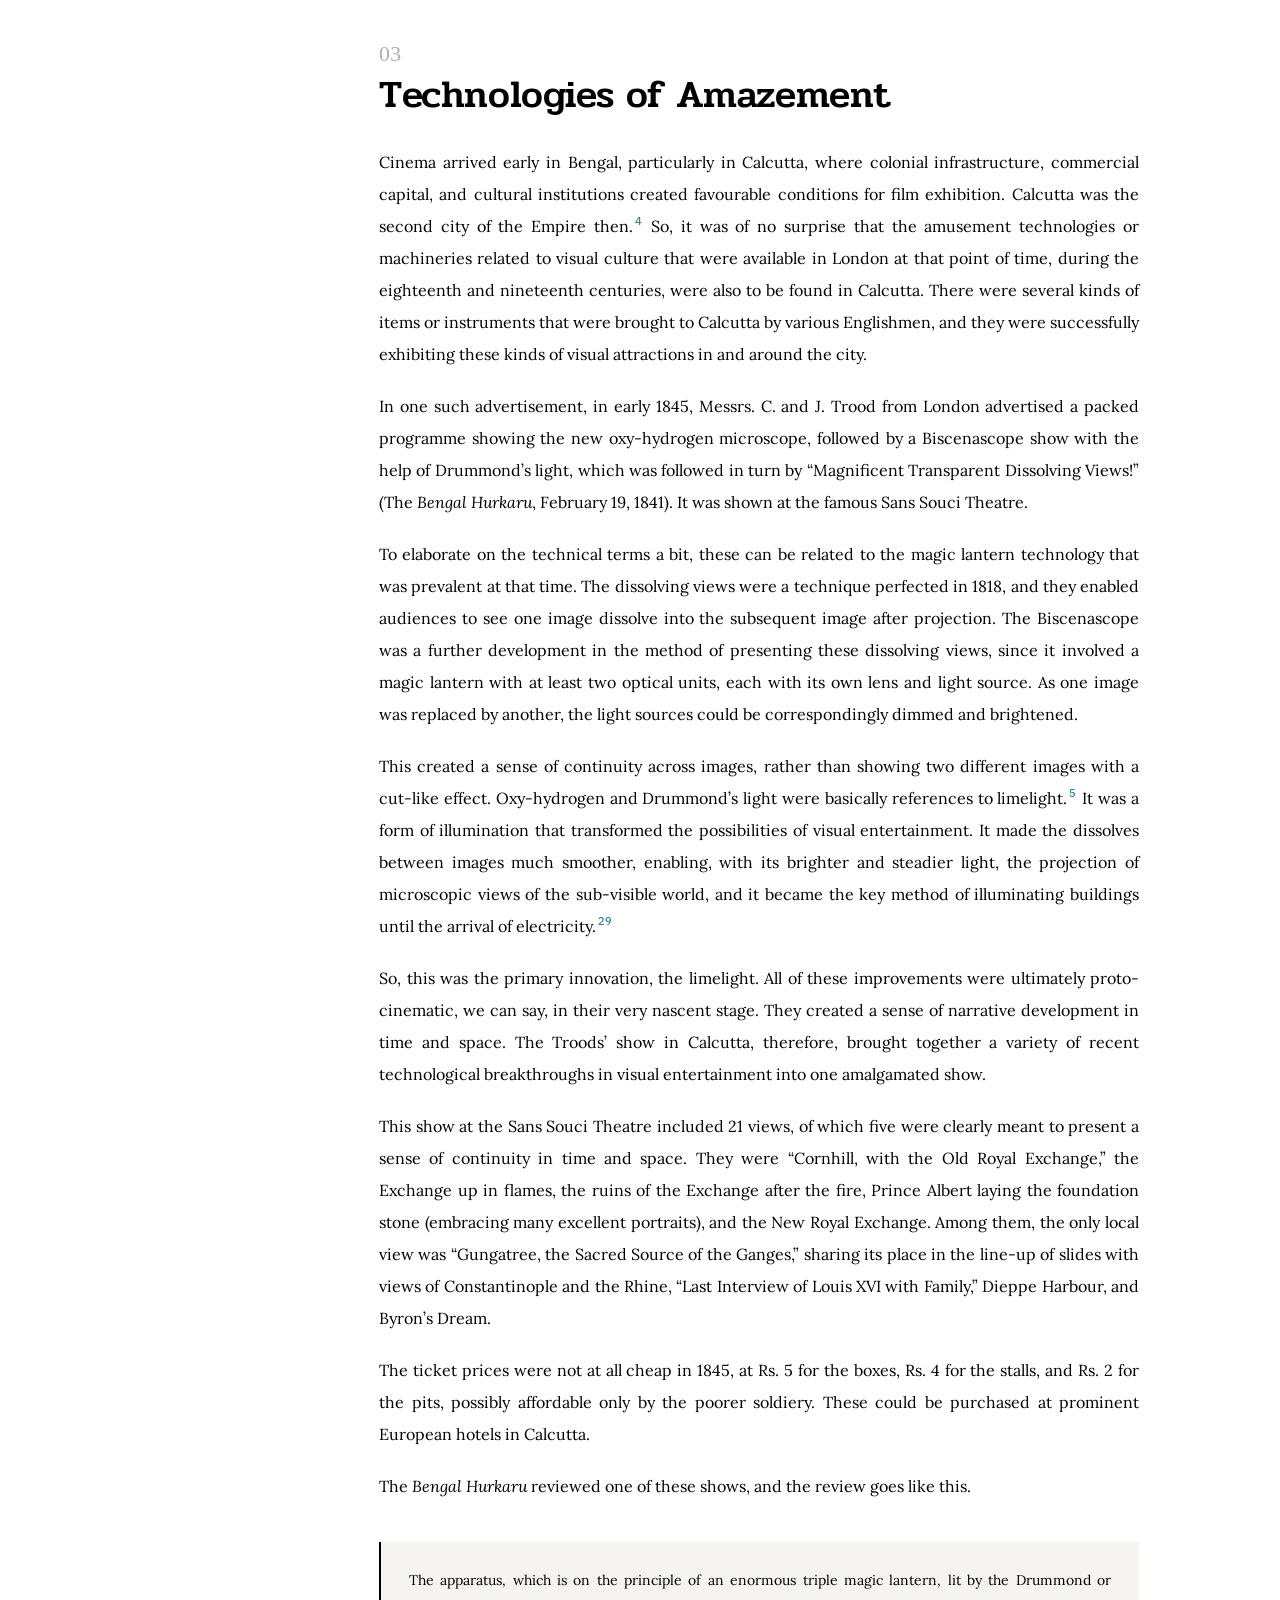
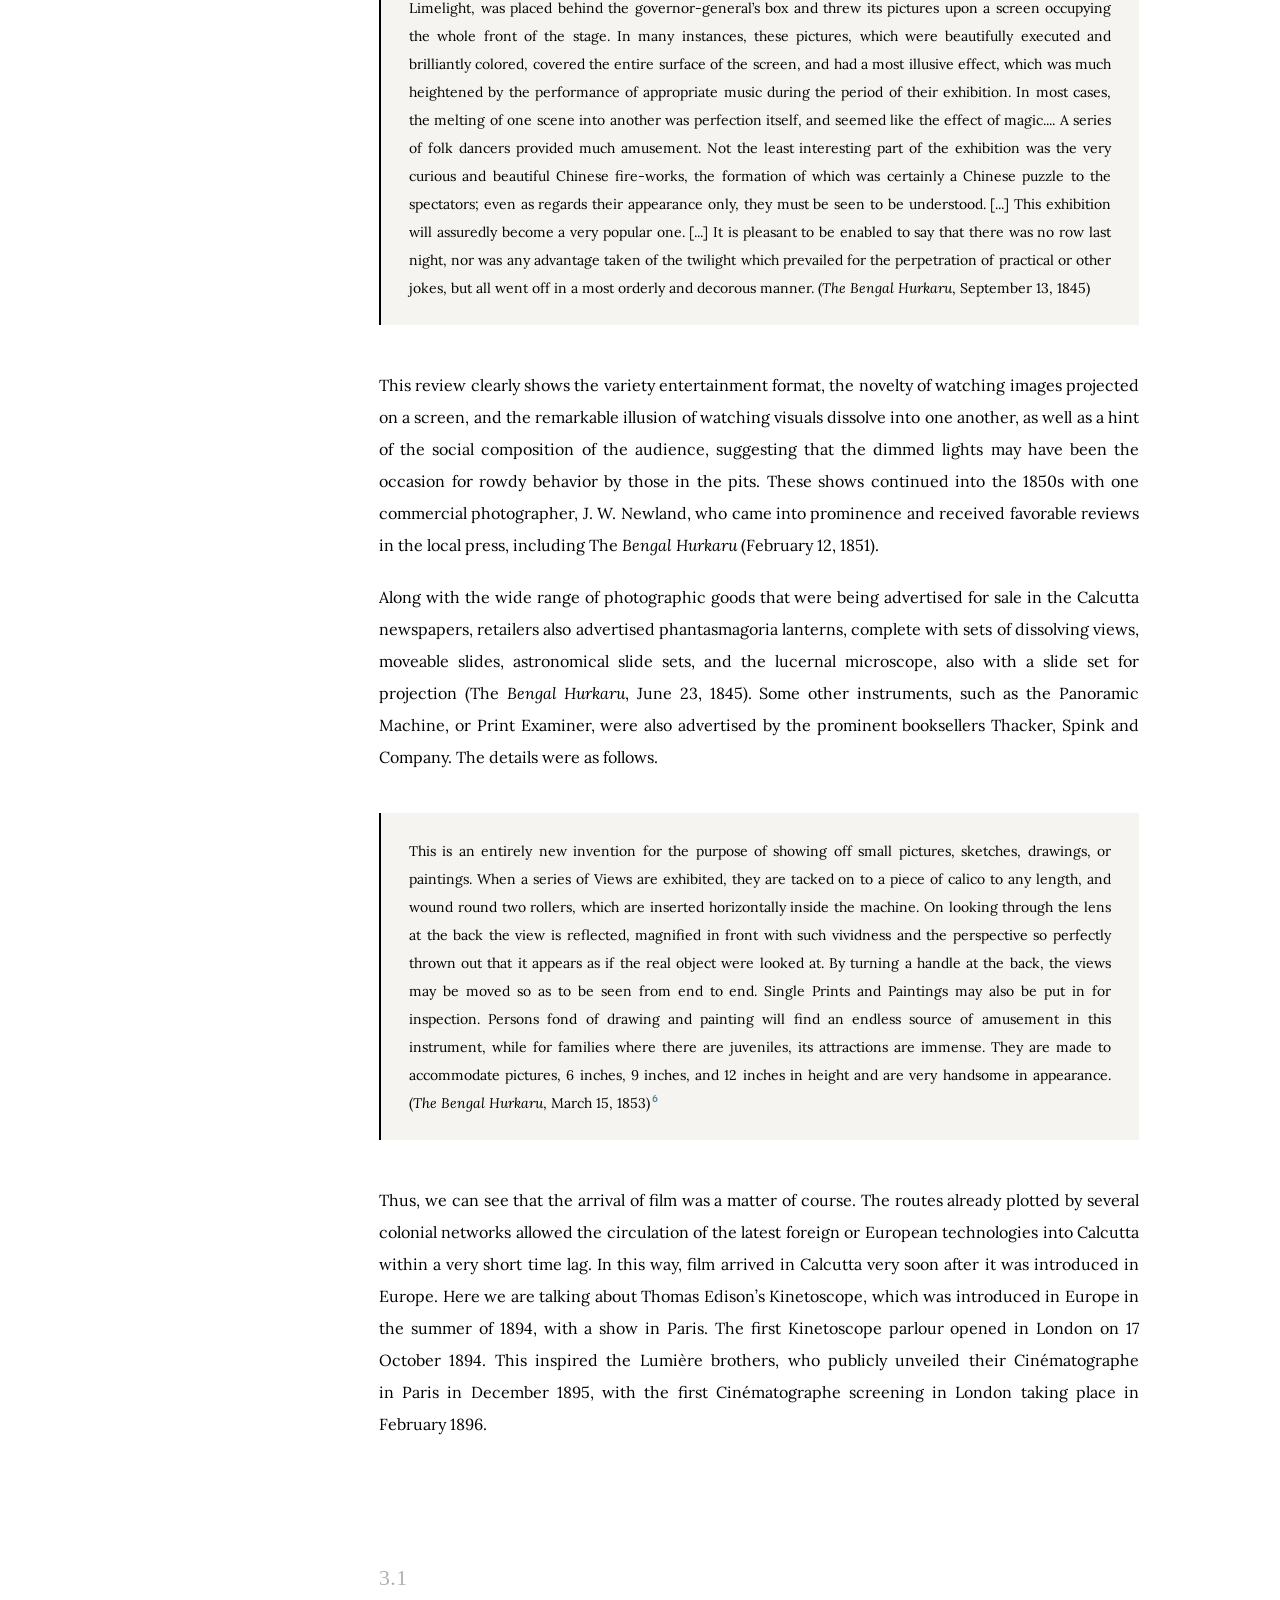
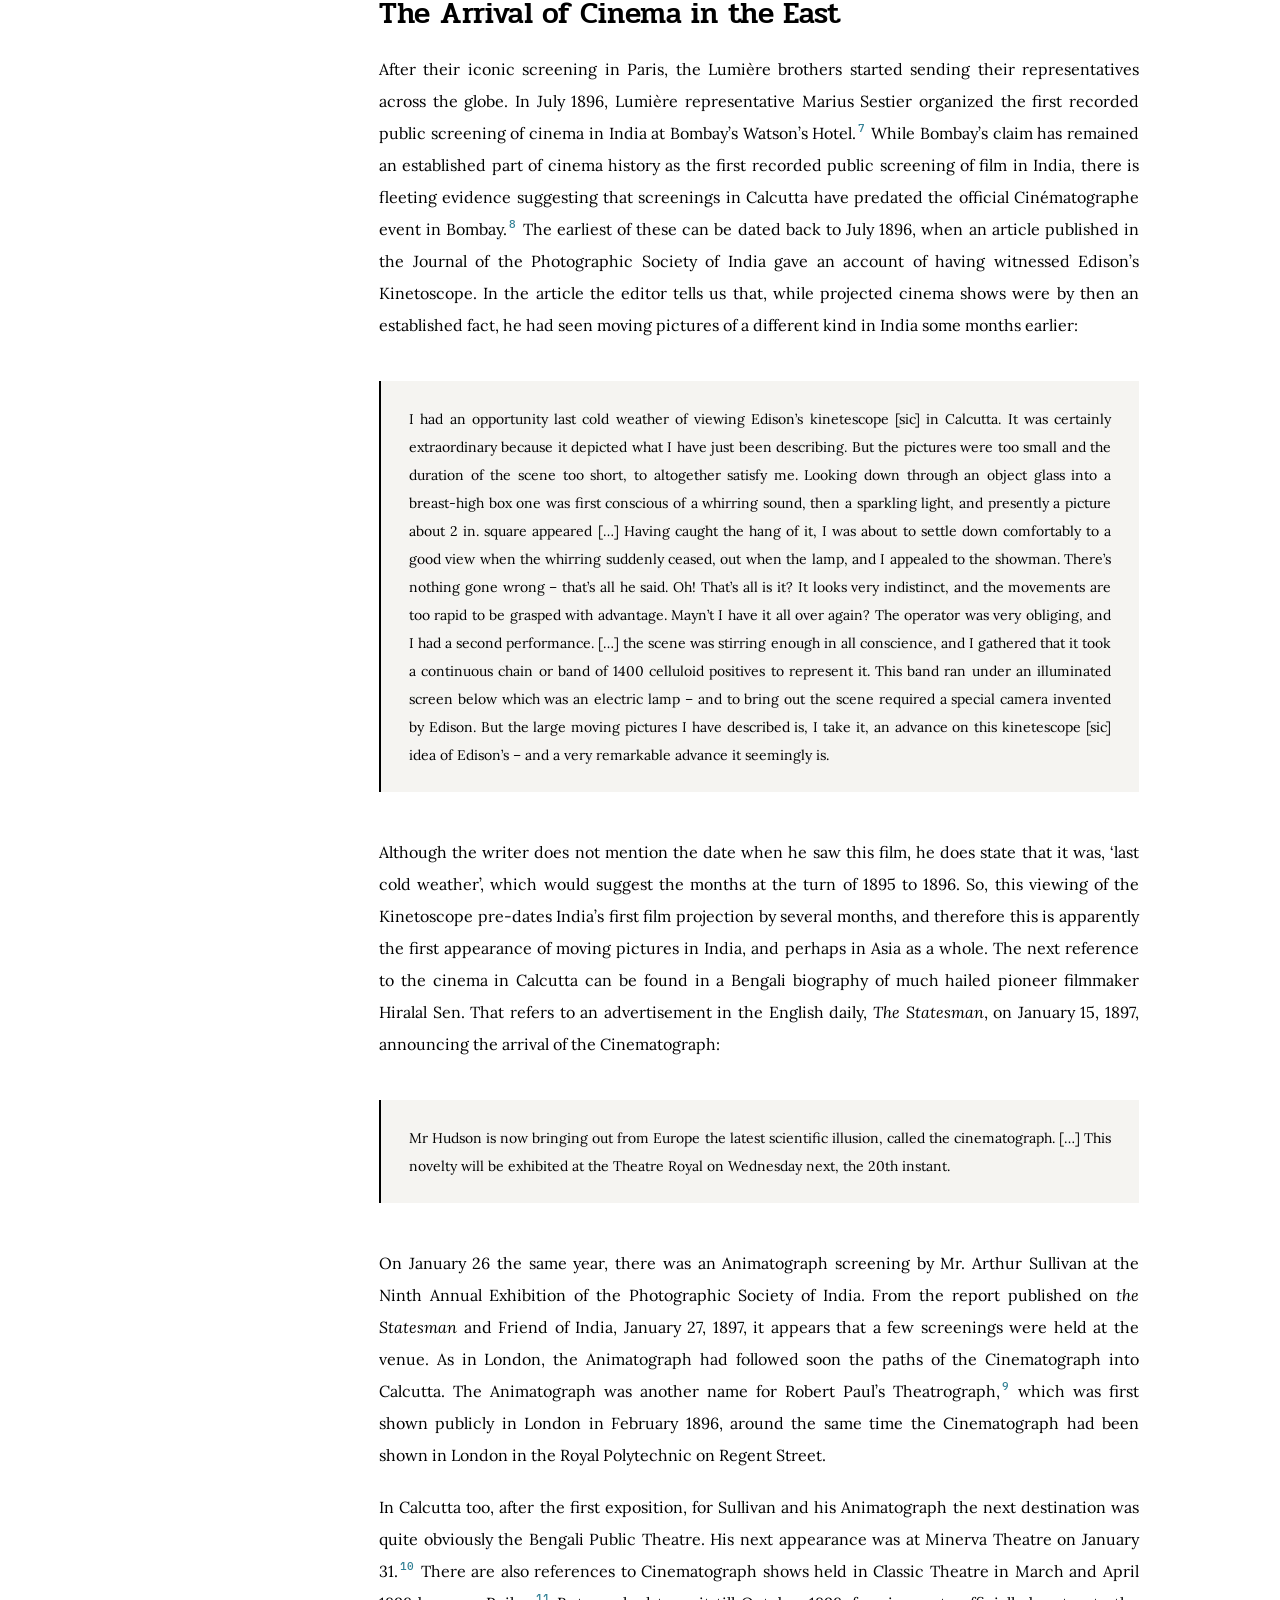
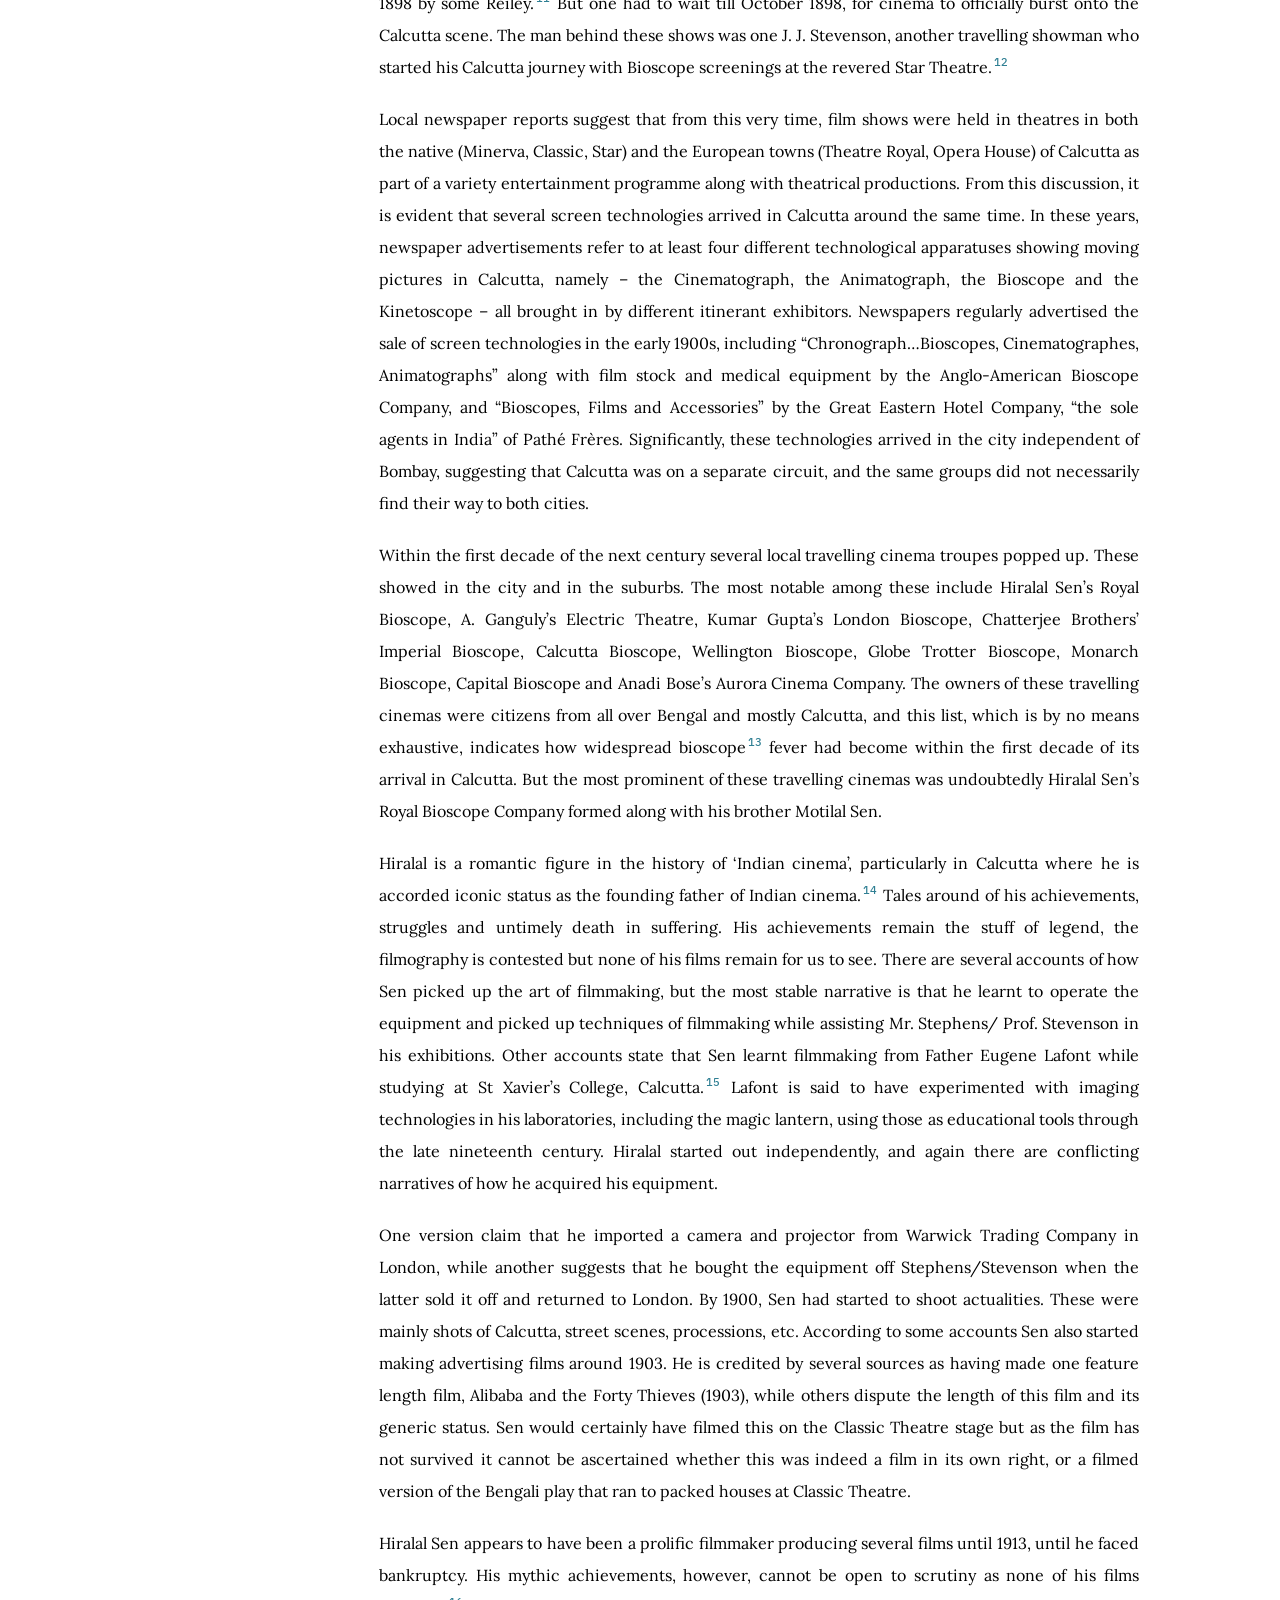
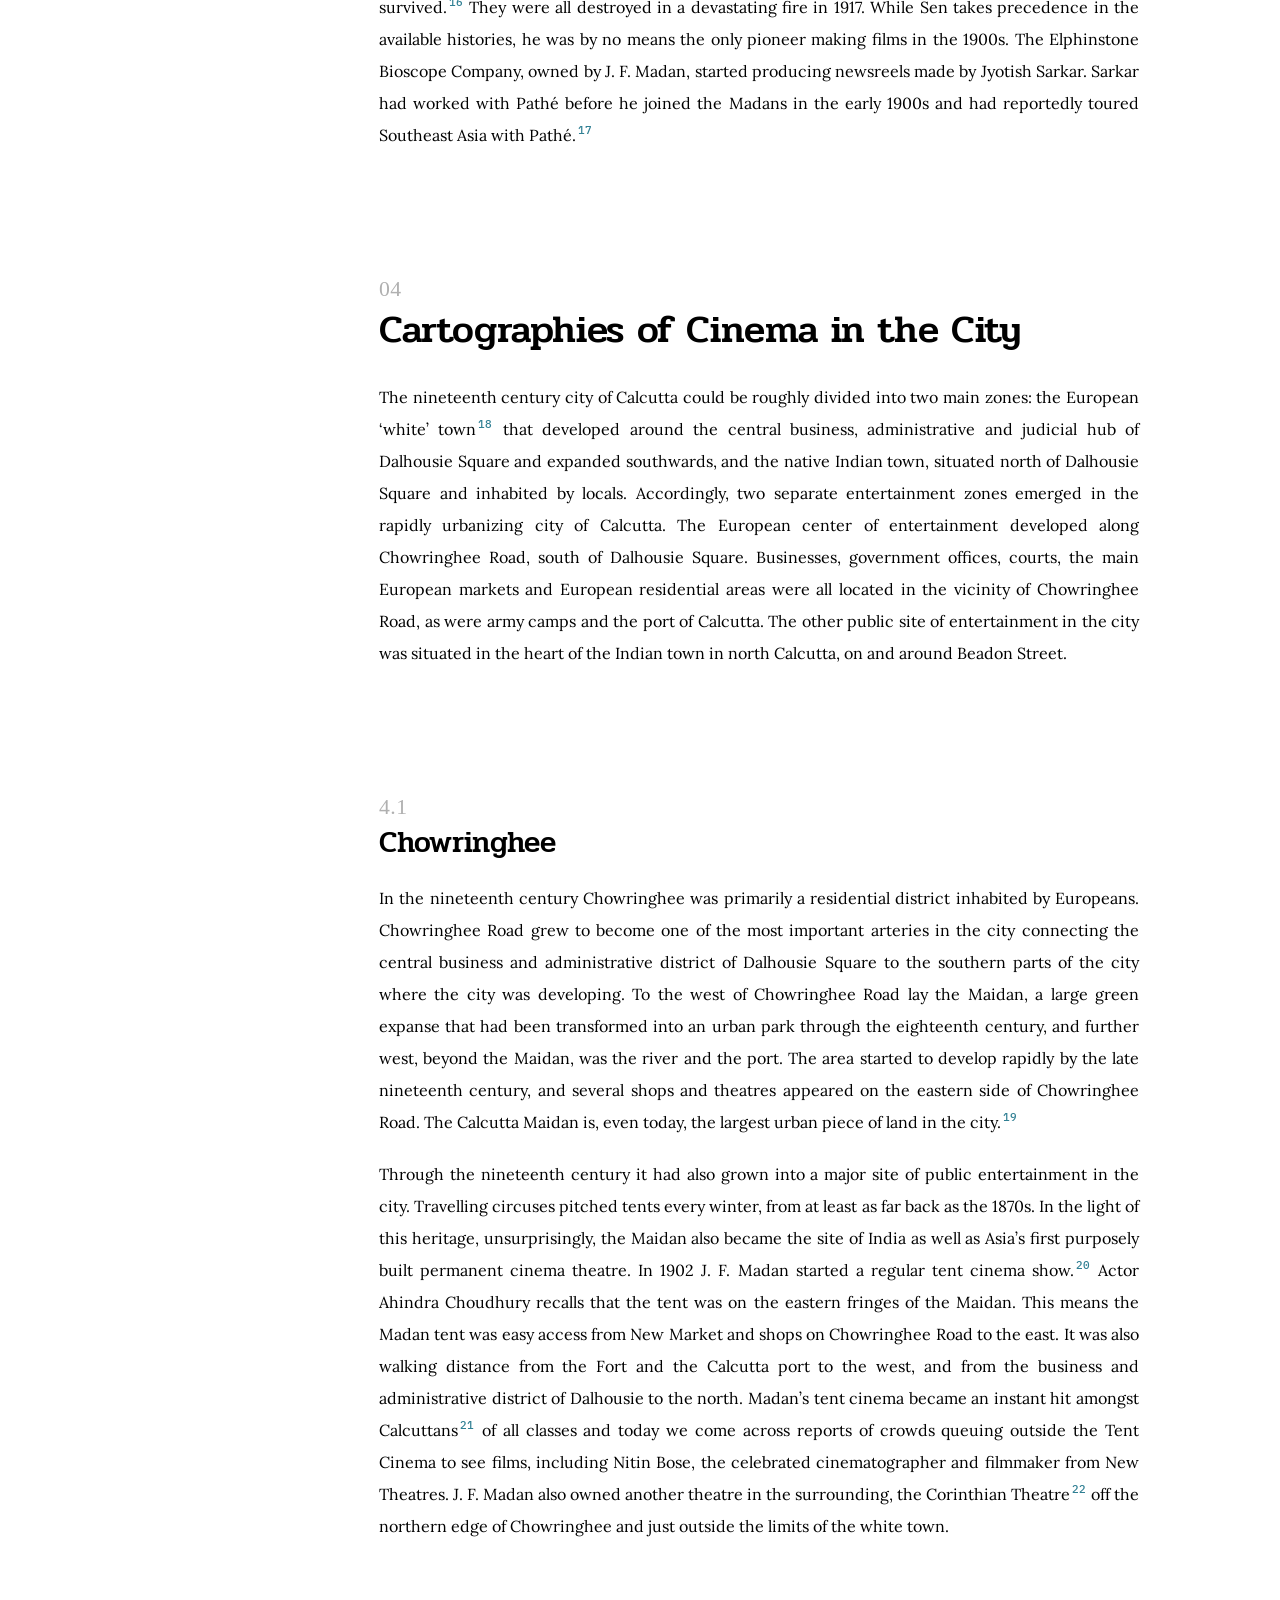
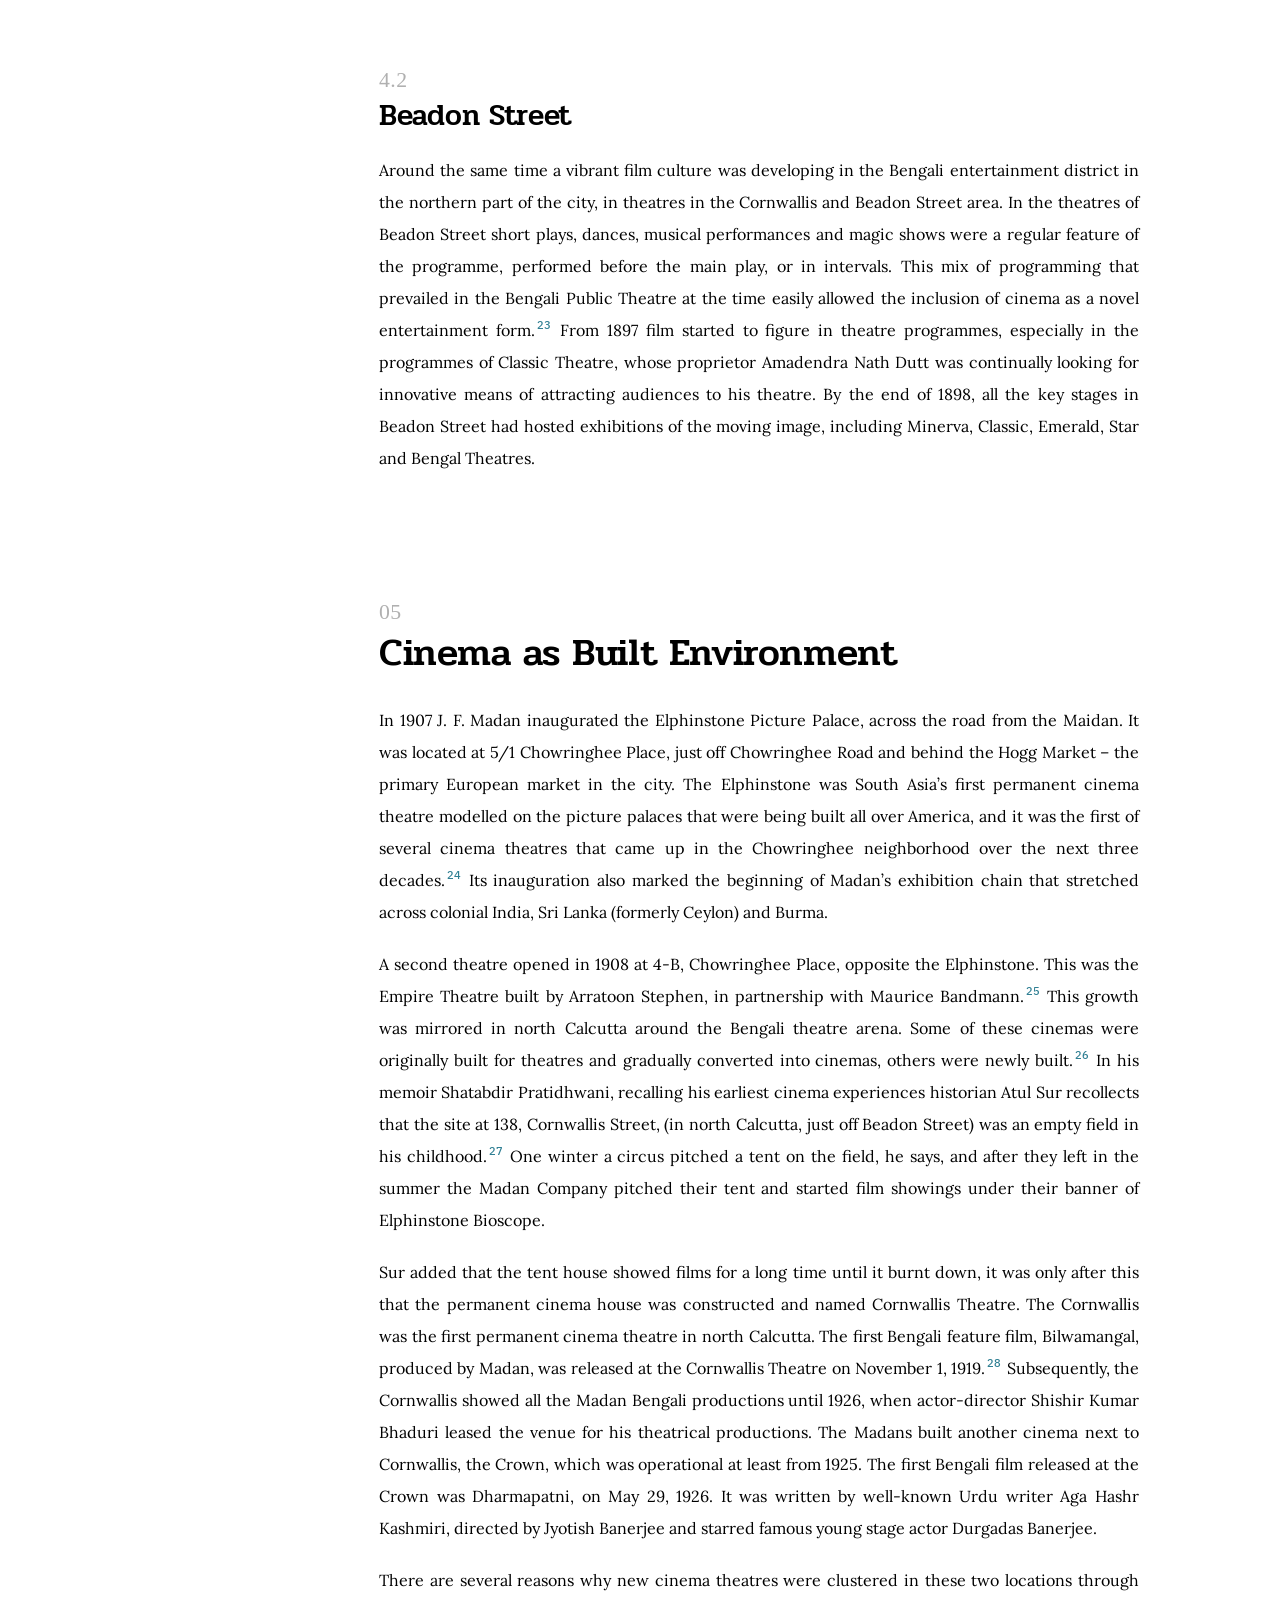
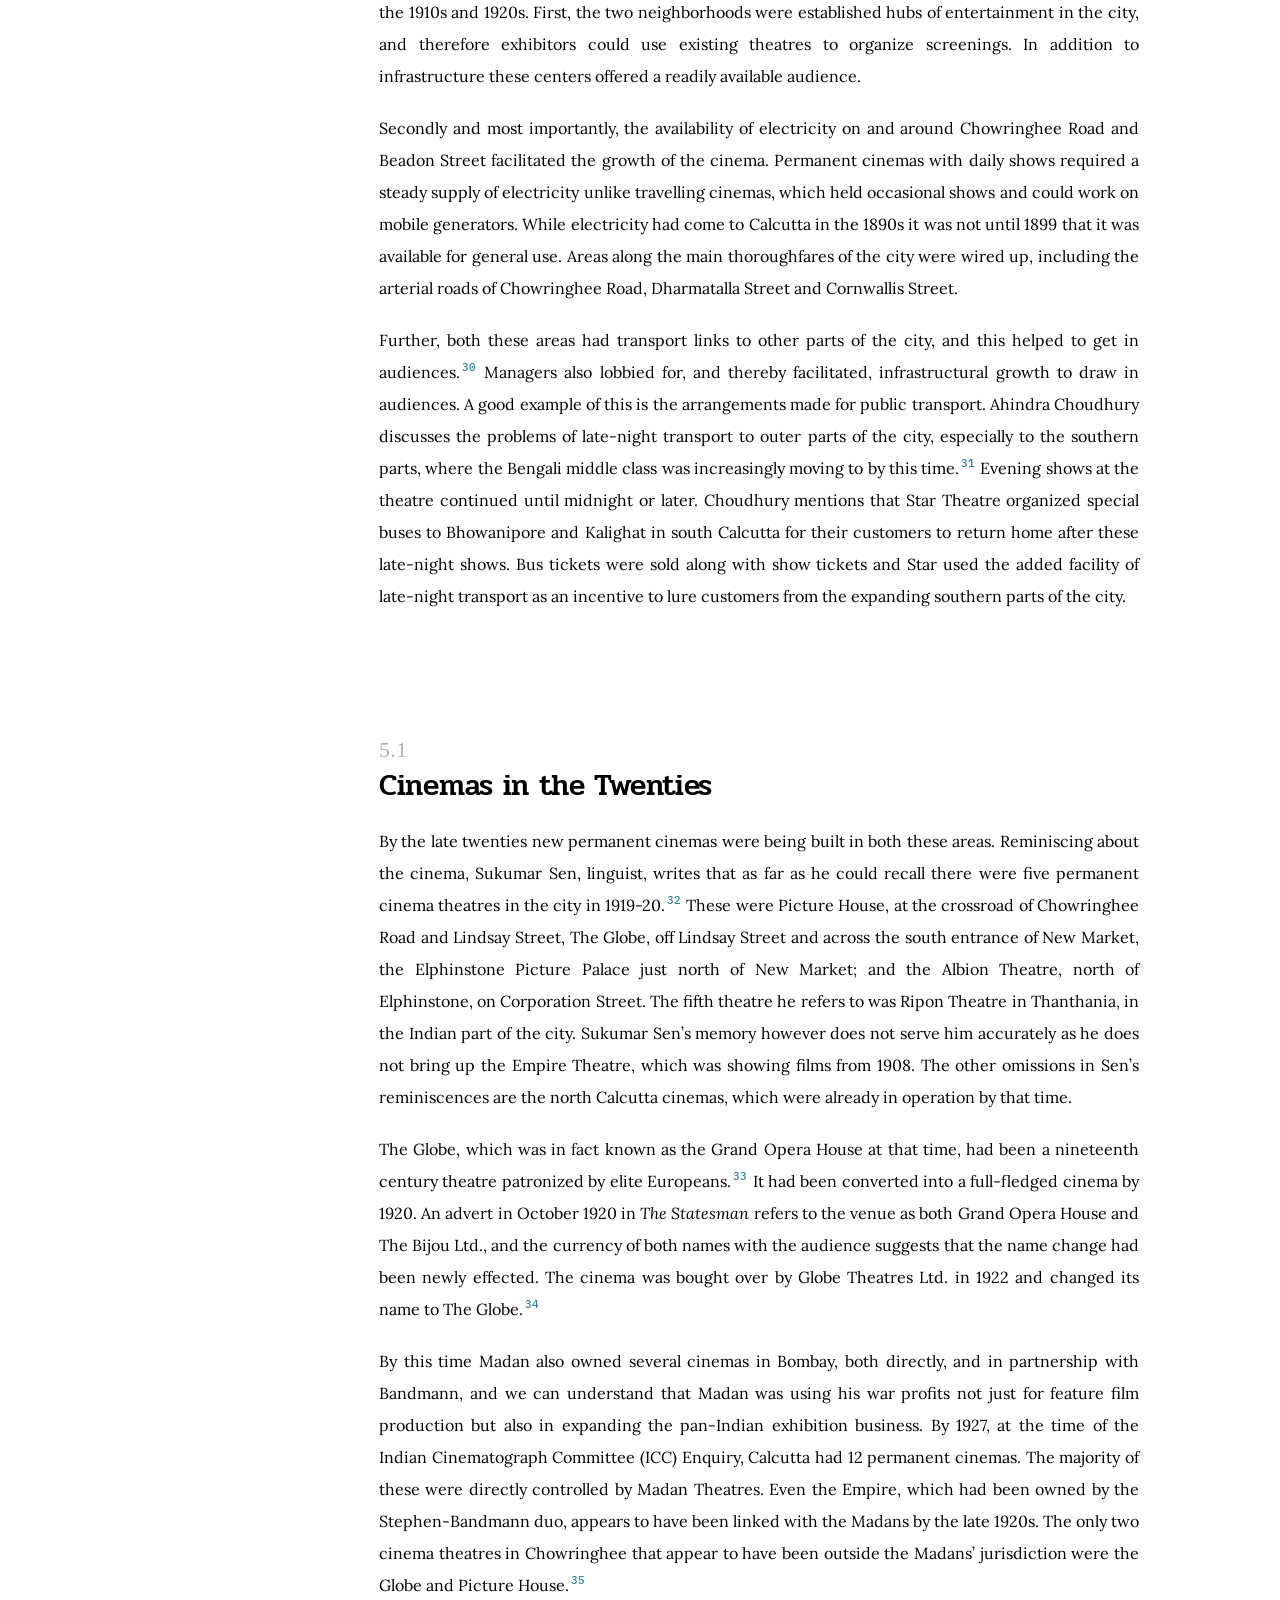
==== commit 8dade478: "Add files via upload" ====
--- a/index.html
+++ b/index.html
@@ -70,7 +70,7 @@
 <section class="content-section" data-section="technological-origins" id="technological-origins">
 <h2 class="section-heading"><span class="section-number">03</span>Technologies of Amazement</h2><p>Cinema arrived early in Bengal, particularly in Calcutta, where colonial infrastructure, commercial capital, and cultural institutions created favourable conditions for film exhibition. Calcutta was the second city of the Empire then.<sup class="citation"><a aria-label="Open note 4" href="#note-4" id="cite-4-4">4</a></sup> So, it was of no surprise that the amusement technologies or machineries related to visual culture that were available in London at that point of time, during the eighteenth and nineteenth centuries, were also to be found in Calcutta. There were several kinds of items or instruments that were brought to Calcutta by various Englishmen, and they were successfully exhibiting these kinds of visual attractions in and around the city.</p><p>In one such advertisement, in early 1845, Messrs. C. and J. Trood from London advertised a packed programme showing the new oxy-hydrogen microscope, followed by a Biscenascope show with the help of Drummond’s light, which was followed in turn by “Magnificent Transparent Dissolving Views!” (The <em>Bengal Hurkaru</em>, February 19, 1841). It was shown at the famous Sans Souci Theatre.</p><p>To elaborate on the technical terms a bit, these can be related to the magic lantern technology that was prevalent at that time. The dissolving views were a technique perfected in 1818, and they enabled audiences to see one image dissolve into the subsequent image after projection. The Biscenascope was a further development in the method of presenting these dissolving views, since it involved a magic lantern with at least two optical units, each with its own lens and light source. As one image was replaced by another, the light sources could be correspondingly dimmed and brightened.</p><p>This created a sense of continuity across images, rather than showing two different images with a cut-like effect. Oxy-hydrogen and Drummond’s light were basically references to limelight.<sup class="citation"><a aria-label="Open note 5" href="#note-5" id="cite-5-5">5</a></sup> It was a form of illumination that transformed the possibilities of visual entertainment. It made the dissolves between images much smoother, enabling, with its brighter and steadier light, the projection of microscopic views of the sub-visible world, and it became the key method of illuminating buildings until the arrival of electricity.<sup class="citation"><a aria-label="Open note 29" href="#note-29" id="cite-29-6">29</a></sup></p><p>So, this was the primary innovation, the limelight. All of these improvements were ultimately proto-cinematic, we can say, in their very nascent stage. They created a sense of narrative development in time and space. The Troods’ show in Calcutta, therefore, brought together a variety of recent technological breakthroughs in visual entertainment into one amalgamated show.</p><p>This show at the Sans Souci Theatre included 21 views, of which five were clearly meant to present a sense of continuity in time and space. They were “Cornhill, with the Old Royal Exchange,” the Exchange up in flames, the ruins of the Exchange after the fire, Prince Albert laying the foundation stone (embracing many excellent portraits), and the New Royal Exchange. Among them, the only local view was “Gungatree, the Sacred Source of the Ganges,” sharing its place in the line-up of slides with views of Constantinople and the Rhine, “Last Interview of Louis XVI with Family,” Dieppe Harbour, and Byron’s Dream.</p><p>The ticket prices were not at all cheap in 1845, at Rs. 5 for the boxes, Rs. 4 for the stalls, and Rs. 2 for the pits, possibly affordable only by the poorer soldiery. These could be purchased at prominent European hotels in Calcutta.</p><p>The <em>Bengal Hurkaru</em> reviewed one of these shows, and the review goes like this.</p><blockquote class="quote-block"><p>The apparatus, which is on the principle of an enormous triple magic lantern, lit by the Drummond or Limelight, was placed behind the governor-general’s box and threw its pictures upon a screen occupying the whole front of the stage. In many instances, these pictures, which were beautifully executed and brilliantly colored, covered the entire surface of the screen, and had a most illusive effect, which was much heightened by the performance of appropriate music during the period of their exhibition. In most cases, the melting of one scene into another was perfection itself, and seemed like the effect of magic.... A series of folk dancers provided much amusement. Not the least interesting part of the exhibition was the very curious and beautiful Chinese fire-works, the formation of which was certainly a Chinese puzzle to the spectators; even as regards their appearance only, they must be seen to be understood. [...] This exhibition will assuredly become a very popular one. [...] It is pleasant to be enabled to say that there was no row last night, nor was any advantage taken of the twilight which prevailed for the perpetration of practical or other jokes, but all went off in a most orderly and decorous manner. (<em>The <em>Bengal Hurkaru</em></em>, September 13, 1845)</p></blockquote><p>This review clearly shows the variety entertainment format, the novelty of watching images projected on a screen, and the remarkable illusion of watching visuals dissolve into one another, as well as a hint of the social composition of the audience, suggesting that the dimmed lights may have been the occasion for rowdy behavior by those in the pits. These shows continued into the 1850s with one commercial photographer, J. W. Newland, who came into prominence and received favorable reviews in the local press, including The <em>Bengal Hurkaru</em> (February 12, 1851).</p><p>Along with the wide range of photographic goods that were being advertised for sale in the Calcutta newspapers, retailers also advertised phantasmagoria lanterns, complete with sets of dissolving views, moveable slides, astronomical slide sets, and the lucernal microscope, also with a slide set for projection (The <em>Bengal Hurkaru</em>, June 23, 1845). Some other instruments, such as the Panoramic Machine, or Print Examiner, were also advertised by the prominent booksellers Thacker, Spink and Company. The details were as follows.</p><blockquote class="quote-block"><p>This is an entirely new invention for the purpose of showing off small pictures, sketches, drawings, or paintings. When a series of Views are exhibited, they are tacked on to a piece of calico to any length, and wound round two rollers, which are inserted horizontally inside the machine. On looking through the lens at the back the view is reflected, magnified in front with such vividness and the perspective so perfectly thrown out that it appears as if the real object were looked at. By turning a handle at the back, the views may be moved so as to be seen from end to end. Single Prints and Paintings may also be put in for inspection. Persons fond of drawing and painting will find an endless source of amusement in this instrument, while for families where there are juveniles, its attractions are immense. They are made to accommodate pictures, 6 inches, 9 inches, and 12 inches in height and are very handsome in appearance. (<em>The <em>Bengal Hurkaru</em></em>, March 15, 1853)<sup class="citation"><a aria-label="Open note 6" href="#note-6" id="cite-6-7">6</a></sup></p></blockquote><p>Thus, we can see that the arrival of film was a matter of course. The routes already plotted by several colonial networks allowed the circulation of the latest foreign or European technologies into Calcutta within a very short time lag. In this way, film arrived in Calcutta very soon after it was introduced in Europe. Here we are talking about Thomas Edison’s Kinetoscope, which was introduced in Europe in the summer of 1894, with a show in Paris. The first Kinetoscope parlour opened in London on 17 October 1894. This inspired the Lumière brothers, who publicly unveiled their Cinématographe in Paris in December 1895, with the first Cinématographe screening in London taking place in February 1896.</p></section>
 <section class="content-section subsection" data-section="arrival-of-cinema" id="arrival-of-cinema">
-<h3 class="section-heading subheading"><span class="section-number">3.1</span>The Arrival of Cinema in the East</h3><p>After their iconic screening in Paris, the Lumière brothers started sending their representatives across the globe. In July 1896, Lumière representative Marius Sestier organized the first recorded public screening of cinema in India at Bombay’s Watson’s Hotel.<sup class="citation"><a aria-label="Open note 7" href="#note-7" id="cite-7-8">7</a></sup> While Bombay’s claim has remained an established part of cinema history as the first recorded public screening of film in India, there is fleeting evidence suggesting that screenings in Calcutta have predated the official Cinématographe event in Bombay.<sup class="citation"><a aria-label="Open note 8" href="#note-8" id="cite-8-9">8</a></sup> The earliest of these can be dated back to July 1896, when an article published in the Journal of the Photographic Society of India gave an account of having witnessed Edison’s Kinetoscope. In the article the editor tells us that, while projected cinema shows were by then an established fact, he had seen moving pictures of a different kind in India some months earlier:</p><blockquote class="quote-block"><p>I had an opportunity last cold weather of viewing Edison’s kinetescope [sic] in Calcutta. It was certainly extraordinary because it depicted what I have just been describing. But the pictures were too small and the duration of the scene too short, to altogether satisfy me. Looking down through an object glass into a breast-high box one was first conscious of a whirring sound, then a sparkling light, and presently a picture about 2 in. square appeared […] Having caught the hang of it, I was about to settle down comfortably to a good view when the whirring suddenly ceased, out when the lamp, and I appealed to the showman. There’s nothing gone wrong – that’s all he said. Oh! That’s all is it? It looks very indistinct, and the movements are too rapid to be grasped with advantage. Mayn’t I have it all over again? The operator was very obliging, and I had a second performance. […] the scene was stirring enough in all conscience, and I gathered that it took a continuous chain or band of 1400 celluloid positives to represent it. This band ran under an illuminated screen below which was an electric lamp – and to bring out the scene required a special camera invented by Edison. But the large moving pictures I have described is, I take it, an advance on this kinetescope [sic] idea of Edison’s – and a very remarkable advance it seemingly is.</p></blockquote><p>Although the writer does not mention the date when he saw this film, he does state that it was, ‘last cold weather’, which would suggest the months at the turn of 1895 to 1896. So, this viewing of the Kinetoscope pre-dates India’s first film projection by several months, and therefore this is apparently the first appearance of moving pictures in India, and perhaps in Asia as a whole. The next reference to the cinema in Calcutta can be found in a Bengali biography of much hailed pioneer filmmaker Hiralal Sen. That refers to an advertisement in the English daily, <em>The Statesman</em>, on January 15, 1897, announcing the arrival of the Cinematograph:</p><blockquote class="quote-block"><p>Mr Hudson is now bringing out from Europe the latest scientific illusion, called the cinematograph. […] This novelty will be exhibited at the Theatre Royal on Wednesday next, the 20th instant.</p></blockquote><p>On January 26 the same year, there was an Animatograph screening by Mr. Arthur Sullivan at the Ninth Annual Exhibition of the Photographic Society of India. From the report published on <em>the Statesman</em> and Friend of India, January 27, 1897, it appears that a few screenings were held at the venue. As in London, the Animatograph had followed soon the paths of the Cinematograph into Calcutta. The Animatograph was another name for Robert Paul’s Theatrograph,<sup class="citation"><a aria-label="Open note 9" href="#note-9" id="cite-9-10">9</a></sup> which was first shown publicly in London in February 1896, around the same time the Cinematograph had been shown in London in the Royal Polytechnic on Regent Street.</p><p>In Calcutta too, after the first exposition, for Sullivan and his Animatograph the next destination was quite obviously the Bengali Public Theatre. His next appearance was at Minerva Theatre on January 31.<sup class="citation"><a aria-label="Open note 10" href="#note-10" id="cite-10-11">10</a></sup> There are also references to Cinematograph shows held in Classic Theatre in March and April 1898 by some Reiley.<sup class="citation"><a aria-label="Open note 11" href="#note-11" id="cite-11-12">11</a></sup> But one had to wait till October 1898, for cinema to officially burst onto the Calcutta scene. The man behind these shows was one J. J. Stevenson, another travelling showman who started his Calcutta journey with Bioscope screenings at the revered Star Theatre.<sup class="citation"><a aria-label="Open note 12" href="#note-12" id="cite-12-13">12</a></sup></p><p>Local newspaper reports suggest that from this very time, film shows were held in theatres in both the native (Minerva, Classic, Star) and the European towns (Theatre Royal, Opera House) of Calcutta as part of a variety entertainment programme along with theatrical productions. From this discussion, it is evident that several screen technologies arrived in Calcutta around the same time. In these years, newspaper advertisements refer to at least four different technological apparatuses showing moving pictures in Calcutta, namely – the Cinematograph, the Animatograph, the Bioscope and the Kinetoscope – all brought in by different itinerant exhibitors. Newspapers regularly advertised the sale of screen technologies in the early 1900s, including “Chronograph…Bioscopes, Cinematographes, Animatographs” along with film stock and medical equipment by the Anglo-American Bioscope Company, and “Bioscopes, Films and Accessories” by the Great Eastern Hotel Company, “the sole agents in India” of Pathé Frères. Significantly, these technologies arrived in the city independent of Bombay, suggesting that Calcutta was on a separate circuit, and the same groups did not necessarily find their way to both cities.</p><p>Within the first decade of the next century several local travelling cinema troupes popped up. These showed in the city and in the suburbs. The most notable among these include Hiralal Sen’s Royal Bioscope, A. Ganguly’s Electric Theatre, Kumar Gupta’s London Bioscope, Chatterjee Brothers’ Imperial Bioscope, Calcutta Bioscope, Wellington Bioscope, Globe Trotter Bioscope, Monarch Bioscope, Capital Bioscope and Anadi Bose’s Aurora Cinema Company. The owners of these travelling cinemas were citizens from all over Bengal and mostly Calcutta, and this list, which is by no means exhaustive, indicates how widespread bioscope<sup class="citation"><a aria-label="Open note 13" href="#note-13" id="cite-13-14">13</a></sup> fever had become within the first decade of its arrival in Calcutta. But the most prominent of these travelling cinemas was undoubtedly Hiralal Sen’s Royal Bioscope Company formed along with his brother Motilal Sen.</p><p>Hiralal is a romantic figure in the history of ‘Indian cinema’, particularly in Calcutta where he is accorded iconic status as the founding father of Indian cinema.<a aria-label="Open note 14" href="#note-14" id="cite-14-15">14</a> Tales around of his achievements, struggles and untimely death in suffering. His achievements remain the stuff of legend, the filmography is contested but none of his films remain for us to see. There are several accounts of how Sen picked up the art of filmmaking, but the most stable narrative is that he learnt to operate the equipment and picked up techniques of filmmaking while assisting Mr. Stephens/ Prof. Stevenson in his exhibitions. Other accounts state that Sen learnt filmmaking from Father Eugene Lafont while studying at St Xavier’s College, Calcutta.<a aria-label="Open note 15" href="#note-15" id="cite-15-16">15</a> Lafont is said to have experimented with imaging technologies in his laboratories, including the magic lantern, using those as educational tools through the late nineteenth century. Hiralal started out independently, and again there are conflicting narratives of how he acquired his equipment.</p><p>One version claim that he imported a camera and projector from Warwick Trading Company in London, while another suggests that he bought the equipment off Stephens/Stevenson when the latter sold it off and returned to London. By 1900, Sen had started to shoot actualities. These were mainly shots of Calcutta, street scenes, processions, etc. According to some accounts Sen also started making advertising films around 1903. He is credited by several sources as having made one feature length film, Alibaba and the Forty Thieves (1903), while others dispute the length of this film and its generic status. Sen would certainly have filmed this on the Classic Theatre stage but as the film has not survived it cannot be ascertained whether this was indeed a film in its own right, or a filmed version of the Bengali play that ran to packed houses at Classic Theatre.</p><p>Hiralal Sen appears to have been a prolific filmmaker producing several films until 1913, until he faced bankruptcy. His mythic achievements, however, cannot be open to scrutiny as none of his films survived.<sup class="citation"><a aria-label="Open note 16" href="#note-16" id="cite-16-17">16</a></sup> They were all destroyed in a devastating fire in 1917. While Sen takes precedence in the available histories, he was by no means the only pioneer making films in the 1900s. The Elphinstone Bioscope Company, owned by J. F. Madan, started producing newsreels made by Jyotish Sarkar. Sarkar had worked with Pathé before he joined the Madans in the early 1900s and had reportedly toured Southeast Asia with Pathé.<sup class="citation"><a aria-label="Open note 17" href="#note-17" id="cite-17-18">17</a></sup></p></section>
+<h3 class="section-heading subheading"><span class="section-number">3.1</span>The Arrival of Cinema in the East</h3><p>After their iconic screening in Paris, the Lumière brothers started sending their representatives across the globe. In July 1896, Lumière representative Marius Sestier organized the first recorded public screening of cinema in India at Bombay’s Watson’s Hotel.<sup class="citation"><a aria-label="Open note 7" href="#note-7" id="cite-7-8">7</a></sup> While Bombay’s claim has remained an established part of cinema history as the first recorded public screening of film in India, there is fleeting evidence suggesting that screenings in Calcutta have predated the official Cinématographe event in Bombay.<sup class="citation"><a aria-label="Open note 8" href="#note-8" id="cite-8-9">8</a></sup> The earliest of these can be dated back to July 1896, when an article published in the Journal of the Photographic Society of India gave an account of having witnessed Edison’s Kinetoscope. In the article the editor tells us that, while projected cinema shows were by then an established fact, he had seen moving pictures of a different kind in India some months earlier:</p><blockquote class="quote-block"><p>I had an opportunity last cold weather of viewing Edison’s kinetescope [sic] in Calcutta. It was certainly extraordinary because it depicted what I have just been describing. But the pictures were too small and the duration of the scene too short, to altogether satisfy me. Looking down through an object glass into a breast-high box one was first conscious of a whirring sound, then a sparkling light, and presently a picture about 2 in. square appeared […] Having caught the hang of it, I was about to settle down comfortably to a good view when the whirring suddenly ceased, out when the lamp, and I appealed to the showman. There’s nothing gone wrong – that’s all he said. Oh! That’s all is it? It looks very indistinct, and the movements are too rapid to be grasped with advantage. Mayn’t I have it all over again? The operator was very obliging, and I had a second performance. […] the scene was stirring enough in all conscience, and I gathered that it took a continuous chain or band of 1400 celluloid positives to represent it. This band ran under an illuminated screen below which was an electric lamp – and to bring out the scene required a special camera invented by Edison. But the large moving pictures I have described is, I take it, an advance on this kinetescope [sic] idea of Edison’s – and a very remarkable advance it seemingly is.</p></blockquote><p>Although the writer does not mention the date when he saw this film, he does state that it was, ‘last cold weather’, which would suggest the months at the turn of 1895 to 1896. So, this viewing of the Kinetoscope pre-dates India’s first film projection by several months, and therefore this is apparently the first appearance of moving pictures in India, and perhaps in Asia as a whole. The next reference to the cinema in Calcutta can be found in a Bengali biography of much hailed pioneer filmmaker Hiralal Sen. That refers to an advertisement in the English daily, <em>The Statesman</em>, on January 15, 1897, announcing the arrival of the Cinematograph:</p><blockquote class="quote-block"><p>Mr Hudson is now bringing out from Europe the latest scientific illusion, called the cinematograph. […] This novelty will be exhibited at the Theatre Royal on Wednesday next, the 20th instant.</p></blockquote><p>On January 26 the same year, there was an Animatograph screening by Mr. Arthur Sullivan at the Ninth Annual Exhibition of the Photographic Society of India. From the report published on <em>the Statesman</em> and Friend of India, January 27, 1897, it appears that a few screenings were held at the venue. As in London, the Animatograph had followed soon the paths of the Cinematograph into Calcutta. The Animatograph was another name for Robert Paul’s Theatrograph,<sup class="citation"><a aria-label="Open note 9" href="#note-9" id="cite-9-10">9</a></sup> which was first shown publicly in London in February 1896, around the same time the Cinematograph had been shown in London in the Royal Polytechnic on Regent Street.</p><p>In Calcutta too, after the first exposition, for Sullivan and his Animatograph the next destination was quite obviously the Bengali Public Theatre. His next appearance was at Minerva Theatre on January 31.<sup class="citation"><a aria-label="Open note 10" href="#note-10" id="cite-10-11">10</a></sup> There are also references to Cinematograph shows held in Classic Theatre in March and April 1898 by some Reiley.<sup class="citation"><a aria-label="Open note 11" href="#note-11" id="cite-11-12">11</a></sup> But one had to wait till October 1898, for cinema to officially burst onto the Calcutta scene. The man behind these shows was one J. J. Stevenson, another travelling showman who started his Calcutta journey with Bioscope screenings at the revered Star Theatre.<sup class="citation"><a aria-label="Open note 12" href="#note-12" id="cite-12-13">12</a></sup></p><p>Local newspaper reports suggest that from this very time, film shows were held in theatres in both the native (Minerva, Classic, Star) and the European towns (Theatre Royal, Opera House) of Calcutta as part of a variety entertainment programme along with theatrical productions. From this discussion, it is evident that several screen technologies arrived in Calcutta around the same time. In these years, newspaper advertisements refer to at least four different technological apparatuses showing moving pictures in Calcutta, namely – the Cinematograph, the Animatograph, the Bioscope and the Kinetoscope – all brought in by different itinerant exhibitors. Newspapers regularly advertised the sale of screen technologies in the early 1900s, including “Chronograph…Bioscopes, Cinematographes, Animatographs” along with film stock and medical equipment by the Anglo-American Bioscope Company, and “Bioscopes, Films and Accessories” by the Great Eastern Hotel Company, “the sole agents in India” of Pathé Frères. Significantly, these technologies arrived in the city independent of Bombay, suggesting that Calcutta was on a separate circuit, and the same groups did not necessarily find their way to both cities.</p><p>Within the first decade of the next century several local travelling cinema troupes popped up. These showed in the city and in the suburbs. The most notable among these include Hiralal Sen’s Royal Bioscope, A. Ganguly’s Electric Theatre, Kumar Gupta’s London Bioscope, Chatterjee Brothers’ Imperial Bioscope, Calcutta Bioscope, Wellington Bioscope, Globe Trotter Bioscope, Monarch Bioscope, Capital Bioscope and Anadi Bose’s Aurora Cinema Company. The owners of these travelling cinemas were citizens from all over Bengal and mostly Calcutta, and this list, which is by no means exhaustive, indicates how widespread bioscope<sup class="citation"><a aria-label="Open note 13" href="#note-13" id="cite-13-14">13</a></sup> fever had become within the first decade of its arrival in Calcutta. But the most prominent of these travelling cinemas was undoubtedly Hiralal Sen’s Royal Bioscope Company formed along with his brother Motilal Sen.</p><p>Hiralal is a romantic figure in the history of ‘Indian cinema’, particularly in Calcutta where he is accorded iconic status as the founding father of Indian cinema.<sup class="citation"><a aria-label="Open note 14" href="#note-14" id="cite-14-15">14</a></sup> Tales around of his achievements, struggles and untimely death in suffering. His achievements remain the stuff of legend, the filmography is contested but none of his films remain for us to see. There are several accounts of how Sen picked up the art of filmmaking, but the most stable narrative is that he learnt to operate the equipment and picked up techniques of filmmaking while assisting Mr. Stephens/ Prof. Stevenson in his exhibitions. Other accounts state that Sen learnt filmmaking from Father Eugene Lafont while studying at St Xavier’s College, Calcutta.<sup class="citation"><a aria-label="Open note 15" href="#note-15" id="cite-15-16">15</a></sup> Lafont is said to have experimented with imaging technologies in his laboratories, including the magic lantern, using those as educational tools through the late nineteenth century. Hiralal started out independently, and again there are conflicting narratives of how he acquired his equipment.</p><p>One version claim that he imported a camera and projector from Warwick Trading Company in London, while another suggests that he bought the equipment off Stephens/Stevenson when the latter sold it off and returned to London. By 1900, Sen had started to shoot actualities. These were mainly shots of Calcutta, street scenes, processions, etc. According to some accounts Sen also started making advertising films around 1903. He is credited by several sources as having made one feature length film, Alibaba and the Forty Thieves (1903), while others dispute the length of this film and its generic status. Sen would certainly have filmed this on the Classic Theatre stage but as the film has not survived it cannot be ascertained whether this was indeed a film in its own right, or a filmed version of the Bengali play that ran to packed houses at Classic Theatre.</p><p>Hiralal Sen appears to have been a prolific filmmaker producing several films until 1913, until he faced bankruptcy. His mythic achievements, however, cannot be open to scrutiny as none of his films survived.<sup class="citation"><a aria-label="Open note 16" href="#note-16" id="cite-16-17">16</a></sup> They were all destroyed in a devastating fire in 1917. While Sen takes precedence in the available histories, he was by no means the only pioneer making films in the 1900s. The Elphinstone Bioscope Company, owned by J. F. Madan, started producing newsreels made by Jyotish Sarkar. Sarkar had worked with Pathé before he joined the Madans in the early 1900s and had reportedly toured Southeast Asia with Pathé.<sup class="citation"><a aria-label="Open note 17" href="#note-17" id="cite-17-18">17</a></sup></p></section>
 <section class="content-section" data-section="cinema-geographies" id="cinema-geographies">
 <h2 class="section-heading"><span class="section-number">04</span>Cartographies of Cinema in the City</h2><p>The nineteenth century city of Calcutta could be roughly divided into two main zones: the European ‘white’ town<sup class="citation"><a aria-label="Open note 18" href="#note-18" id="cite-18-19">18</a></sup> that developed around the central business, administrative and judicial hub of Dalhousie Square and expanded southwards, and the native Indian town, situated north of Dalhousie Square and inhabited by locals. Accordingly, two separate entertainment zones emerged in the rapidly urbanizing city of Calcutta. The European center of entertainment developed along Chowringhee Road, south of Dalhousie Square. Businesses, government offices, courts, the main European markets and European residential areas were all located in the vicinity of Chowringhee Road, as were army camps and the port of Calcutta. The other public site of entertainment in the city was situated in the heart of the Indian town in north Calcutta, on and around Beadon Street.</p></section>
 <section class="content-section subsection" data-section="chowringhee" id="chowringhee">
@@ -82,7 +82,7 @@
 <section class="content-section subsection" data-section="cinemas-in-the-twenties" id="cinemas-in-the-twenties">
 <h3 class="section-heading subheading"><span class="section-number">5.1</span>Cinemas in the Twenties</h3><p>By the late twenties new permanent cinemas were being built in both these areas. Reminiscing about the cinema, Sukumar Sen, linguist, writes that as far as he could recall there were five permanent cinema theatres in the city in 1919-20.<sup class="citation"><a aria-label="Open note 32" href="#note-32" id="cite-32-32">32</a></sup> These were Picture House, at the crossroad of Chowringhee Road and Lindsay Street, The Globe, off Lindsay Street and across the south entrance of New Market, the Elphinstone Picture Palace just north of New Market; and the Albion Theatre, north of Elphinstone, on Corporation Street. The fifth theatre he refers to was Ripon Theatre in Thanthania, in the Indian part of the city. Sukumar Sen’s memory however does not serve him accurately as he does not bring up the Empire Theatre, which was showing films from 1908. The other omissions in Sen’s reminiscences are the north Calcutta cinemas, which were already in operation by that time.</p><p>The Globe, which was in fact known as the Grand Opera House at that time, had been a nineteenth century theatre patronized by elite Europeans.<sup class="citation"><a aria-label="Open note 33" href="#note-33" id="cite-33-33">33</a></sup> It had been converted into a full-fledged cinema by 1920. An advert in October 1920 in <em>The Statesman</em> refers to the venue as both Grand Opera House and The Bijou Ltd., and the currency of both names with the audience suggests that the name change had been newly effected. The cinema was bought over by Globe Theatres Ltd. in 1922 and changed its name to The Globe.<sup class="citation"><a aria-label="Open note 34" href="#note-34" id="cite-34-34">34</a></sup></p><p>By this time Madan also owned several cinemas in Bombay, both directly, and in partnership with Bandmann, and we can understand that Madan was using his war profits not just for feature film production but also in expanding the pan-Indian exhibition business. By 1927, at the time of the Indian Cinematograph Committee (ICC) Enquiry, Calcutta had 12 permanent cinemas. The majority of these were directly controlled by Madan Theatres. Even the Empire, which had been owned by the Stephen-Bandmann duo, appears to have been linked with the Madans by the late 1920s. The only two cinema theatres in Chowringhee that appear to have been outside the Madans’ jurisdiction were the Globe and Picture House.<sup class="citation"><a aria-label="Open note 35" href="#note-35" id="cite-35-35">35</a></sup></p><p>A few other cinemas started to come up in the late 1920s. In its findings, the ICC Report of 1928 states that, compared to the size of the audience, there were very few cinema theatres in India.<sup class="citation"><a aria-label="Open note 36" href="#note-36" id="cite-36-36">36</a></sup> The escalating popularity of Hollywood films in Calcutta, on the other hand, led to an increase in the number of cinema theatres being built in the late 1920s and 1930s that were dedicated to showing foreign films.<sup class="citation"><a aria-label="Open note 37" href="#note-37" id="cite-37-37">37</a></sup> This growth was driven not just by the increased capital flow within the Calcutta industry but also by Hollywood’s direct presence in the city. An entry in the Bengali film and theatre journal, Nachghar, in early 1928, for instance, announces the construction of a new theatre in the ‘white town’, by the Bandman Company. Several of the prominent new picture houses that started in the early to mid-1930s included Chitra and New Cinema, owned by New Theatres Pvt. Ltd., Paradise that was backed jointly by East India Films and Radha Films and Rupabani.<sup class="citation"><a aria-label="Open note 38" href="#note-38" id="cite-38-38">38</a></sup></p></section>
 <section class="content-section subsection" data-section="cinema-design" id="cinema-design">
-<h3 class="section-heading subheading"><span class="section-number">5.2</span>Notes on Design</h3><p>International investment in cinemas is apparent from the opening of two cinemas in Chowringhee, New Empire by Bandmann Varieties Ltd. and Lighthouse. Another new cinema that was inaugurated in late 1935 was the Metro Cinema, owned by MGM.<a aria-label="Open note 39" href="#note-39" id="cite-39-39">39</a> It was designed by Thomas W. Lamb, a leading Scottish-American cinema architect recognised for creating spectacular “movie palaces” in the United States.<a aria-label="Open note 40" href="#note-40" id="cite-40-40">40</a> The opening of Metro signaled the direct presence of Hollywood in the exhibition sector in Calcutta and is another instance of Hollywood’s efforts at entering into the Indian film market, an effort that was started by Universal in 1916 through the opening of its own distribution agency in India.</p><p>The Metro was built in the trendy art deco style, at the dead end of Chowringhee Road, and is prominently visible in photographs of Chowringhee for its distinctive architecture. MGM went on to build another cinema in Bombay in 1938, also named Metro, and with a similar art-deco architecture and color scheme, that resonated with the Calcutta Metro. This was clearly Metro’s effort at branding in the Indian market almost a decade before India’s independence.</p><p>The link between architecture and film was not new in Calcutta. Earlier, the Madan Palace of Varieties was also built in the art deco style, another instance of the Madans’ efforts at tapping into global trends in film culture.<sup class="citation"><a aria-label="Open note 41" href="#note-41" id="cite-41-41">41</a></sup> Moreover, this was not the only example of an international architect constructing cinema theatres in Calcutta. Lighthouse, another new cinema built behind New Market in 1938, was built by a well-known Dutch architect, W.M. Dudok. The Lighthouse’s facade retains an Art Deco feel but also recalls the blocky abstraction of the International Style, whose rectilinear combination of form and function once served as a sign of urban architectural modernism in Indian theatre design. The Lighthouse opened in 1939, with a screening of Algiers.</p></section>
+<h3 class="section-heading subheading"><span class="section-number">5.2</span>Notes on Design</h3><p>International investment in cinemas is apparent from the opening of two cinemas in Chowringhee, New Empire by Bandmann Varieties Ltd. and Lighthouse. Another new cinema that was inaugurated in late 1935 was the Metro Cinema, owned by MGM.<sup class="citation"><a aria-label="Open note 39" href="#note-39" id="cite-39-39">39</a></sup> It was designed by Thomas W. Lamb, a leading Scottish-American cinema architect recognised for creating spectacular “movie palaces” in the United States.<sup class="citation"><a aria-label="Open note 40" href="#note-40" id="cite-40-40">40</a></sup> The opening of Metro signaled the direct presence of Hollywood in the exhibition sector in Calcutta and is another instance of Hollywood’s efforts at entering into the Indian film market, an effort that was started by Universal in 1916 through the opening of its own distribution agency in India.</p><p>The Metro was built in the trendy art deco style, at the dead end of Chowringhee Road, and is prominently visible in photographs of Chowringhee for its distinctive architecture. MGM went on to build another cinema in Bombay in 1938, also named Metro, and with a similar art-deco architecture and color scheme, that resonated with the Calcutta Metro. This was clearly Metro’s effort at branding in the Indian market almost a decade before India’s independence.</p><p>The link between architecture and film was not new in Calcutta. Earlier, the Madan Palace of Varieties was also built in the art deco style, another instance of the Madans’ efforts at tapping into global trends in film culture.<sup class="citation"><a aria-label="Open note 41" href="#note-41" id="cite-41-41">41</a></sup> Moreover, this was not the only example of an international architect constructing cinema theatres in Calcutta. Lighthouse, another new cinema built behind New Market in 1938, was built by a well-known Dutch architect, W.M. Dudok. The Lighthouse’s facade retains an Art Deco feel but also recalls the blocky abstraction of the International Style, whose rectilinear combination of form and function once served as a sign of urban architectural modernism in Indian theatre design. The Lighthouse opened in 1939, with a screening of Algiers.</p></section>
 <section class="content-section subsection" data-section="conditions-of-exhibition" id="conditions-of-exhibition">
 <h3 class="section-heading subheading"><span class="section-number">5.3</span>Conditions of Cinemas</h3><p>This concentration of cinemas in neighborhoods impacted the conditions of theatres and the experience of cinema going in Calcutta. The first obvious distinction between the two cinema districts through the 1920s is that the Chowringhee theatres did not screen Indian films. Indian films were screened intermittently in the north Calcutta theatres. Naturally conditions of the cinemas varied between theatres with a European and wealthy Indian mass, like Globe, and those frequented by the Indian masses, as did the print quality and the conditions under which films were screened. Sukumar Sen recalls that the Elphinstone Picture Palace was the best cinema in those days, and others recalling the cinemas of the 1920s corroborated this.<sup class="citation"><a aria-label="Open note 42" href="#note-42" id="cite-42-42">42</a></sup></p><p>Satyajit Ray recalls that as a child he primarily grew up watching Chaplin, Keaton and Fairbanks in the elite Chowringhee cinemas:</p><blockquote class="quote-block"><p>The cinema that we loved to go to then was the Madan [Palace of Varieties], where the mellifluous tones of the Wurlitzer organ drowned the noise of the projector while heightening the drama on the screen. The Globe was nice too. It didn’t have an organ, but it had turns on the stage during intermission. Both the Globe and the Madan showed first-run foreign films, as did the Elphinstone, the Picture Palace and the Empire. They all stood clustered in the heart of Calcutta’s filmland, exuded swank and boasted an elite clientele.<sup class="citation"><a aria-label="Open note 43" href="#note-43" id="cite-43-43">43</a></sup></p></blockquote><p>On the other hand, the cinemas showing Indian films, such as the Albion, were dank and seedy. One pinched one’s nose as one hurried past the toilet in the lobby into the auditorium, and sat on hard, creaky wooden seats. The films they showed, we were told by our elders, were not suitable for us. Since the elders always decided what we should see, the choice inevitably fell on foreign films, usually American.</p><p>The Ripon Theatre (later Jawahar), located in central Calcutta, was another rundown cinema which only released second run films, and the audience is described by Sukumar Sen as “mechho-hature” or working class. He describes going to watch an Annette Kellerman film, Queen of the Sea (1918), at Ripon.<sup class="citation"><a aria-label="Open note 44" href="#note-44" id="cite-44-44">44</a></sup> The film had previously been shown in Calcutta and was now being screened at this run-down cinema. Sen says that this was a long film (50 minutes), and on this occasion the operator was cranking the film very fast, despite loud protests by the audience.</p><p>This anecdote gives us a rare and vivid insight into exhibition conditions of the early 1920s. This also allows us to speculate on the reasons for this cinematic malfunction. Was the operator inexperienced? Was the venue running short of time, given that this was a long film? Did the exhibitors not want the viewers to dwell on the moving images unfolding on the screen? This was an erotic film and a major reason for its popularity was the full nudity shown on screen. Keeping in mind that the audience in the Ripon Theatre was working class, it is not entirely unlikely that the theatre manager may have instructed the operator to rush through the reels to avoid any untoward attention by the censors.</p><p>Memoirs, diary entries and adverts in contemporary journals and newspapers give us a sense of specific localized exhibition practices in the colonial city of Calcutta. For instance, that films released on a Saturday, a practice that was also linked to the English stage and the Bengali Public Theatre in the city.<sup class="citation"><a aria-label="Open note 45" href="#note-45" id="cite-45-45">45</a></sup> Cinemas usually held two shows in the evenings, at 6:30 p.m. and 9:30 p.m. The two annual festival seasons in Calcutta occasioned special festival programmes that included a string of screenings from morning to late night. These were in September/October, on the occasion of the Bengali Durga Pujo festival<sup class="citation"><a aria-label="Open note 46" href="#note-46" id="cite-46-46">46</a></sup>, and over the Christmas/New Year period, and ran over several days in the two annual holiday weeks.</p></section>
 <section class="content-section" data-section="sound-exhibition" id="sound-exhibition">
--- a/style.css
+++ b/style.css
@@ -755,3 +755,134 @@
     transition: none !important;
   }
 }
+
+
+/* ============================================================
+   V4 — SIDEBAR ACTIVE STATES / HOVER / CITATIONS / REVEAL
+   ============================================================ */
+
+/* Parent sections with active subsections receive the same active
+   treatment as ordinary sidebar entries. */
+.side-parent-link.is-active,
+.side-parent-link.is-parent-context {
+  color: #000 !important;
+  font-weight: 600 !important;
+}
+
+.side-parent-link.is-active::before,
+.side-parent-link.is-parent-context::before {
+  content: "" !important;
+  position: absolute !important;
+  left: 0 !important;
+  top: 50% !important;
+  width: 7px !important;
+  height: 7px !important;
+  border-radius: 50% !important;
+  background: var(--blue) !important;
+  transform: translateY(-50%) !important;
+}
+
+/* Hover affordance: quiet blue + underline, without disturbing layout. */
+.side-link:hover,
+.side-parent-link:hover,
+.side-sub:hover {
+  color: var(--blue) !important;
+  text-decoration: underline !important;
+  text-decoration-thickness: 1px;
+  text-underline-offset: 3px;
+}
+
+/* Active items remain black even while hovered. */
+.side-link.is-active:hover,
+.side-parent-link.is-active:hover,
+.side-sub.is-active:hover {
+  color: #000 !important;
+}
+
+/* Every citation is a real superscript, including 14, 15, 39 and 40. */
+sup.citation {
+  font-size: 0.68em;
+  line-height: 0;
+  vertical-align: super;
+  position: relative;
+  top: -0.05em;
+}
+
+sup.citation a {
+  font-family: "IBM Plex Mono", monospace;
+  font-size: 1em;
+  line-height: 1;
+}
+
+/* Notes & Observations are intentionally at the same scale as References. */
+.notes-section .notes-grid {
+  grid-template-columns: repeat(2, minmax(0, 1fr));
+  column-gap: 36px;
+  row-gap: 0;
+  border-top: 1px solid var(--rule);
+}
+
+.notes-section .note-item {
+  grid-template-columns: 32px minmax(0, 1fr);
+  padding: 14px 0;
+  border-top: 0;
+  border-bottom: 1px solid var(--rule);
+}
+
+.notes-section .note-number {
+  font: 500 11px/1.7 "IBM Plex Mono", monospace;
+}
+
+.notes-section .note-body p {
+  margin: 0;
+  font: 400 14px/1.62 "Lora", serif;
+  text-align: left;
+}
+
+/* Slightly quieter note links, matching reference treatment. */
+.notes-section .note-back {
+  font-size: 10.5px;
+  line-height: 1.4;
+}
+
+/* Scroll entrance: each content block reveals once when it first
+   enters the viewport. It never replays for that block. */
+.scroll-reveal {
+  opacity: 0;
+  transform: translate3d(0, 16px, 0);
+  will-change: opacity, transform;
+}
+
+.scroll-reveal.is-revealed {
+  opacity: 1;
+  transform: translate3d(0, 0, 0);
+  transition:
+    opacity 430ms cubic-bezier(.16,1,.3,1),
+    transform 430ms cubic-bezier(.16,1,.3,1);
+}
+
+/* Keep the first paint from flashing before JS marks the blocks. */
+.js-reveal-ready .scroll-reveal:not(.is-revealed) {
+  opacity: 0;
+}
+
+/* Mobile keeps the same typography scale. */
+@media (max-width: 760px) {
+  .content-section p {
+    font-size: 16px !important;
+    line-height: 2 !important;
+  }
+
+  .notes-section .notes-grid {
+    grid-template-columns: 1fr;
+  }
+}
+
+@media (prefers-reduced-motion: reduce) {
+  .scroll-reveal,
+  .scroll-reveal.is-revealed {
+    opacity: 1 !important;
+    transform: none !important;
+    transition: none !important;
+  }
+}
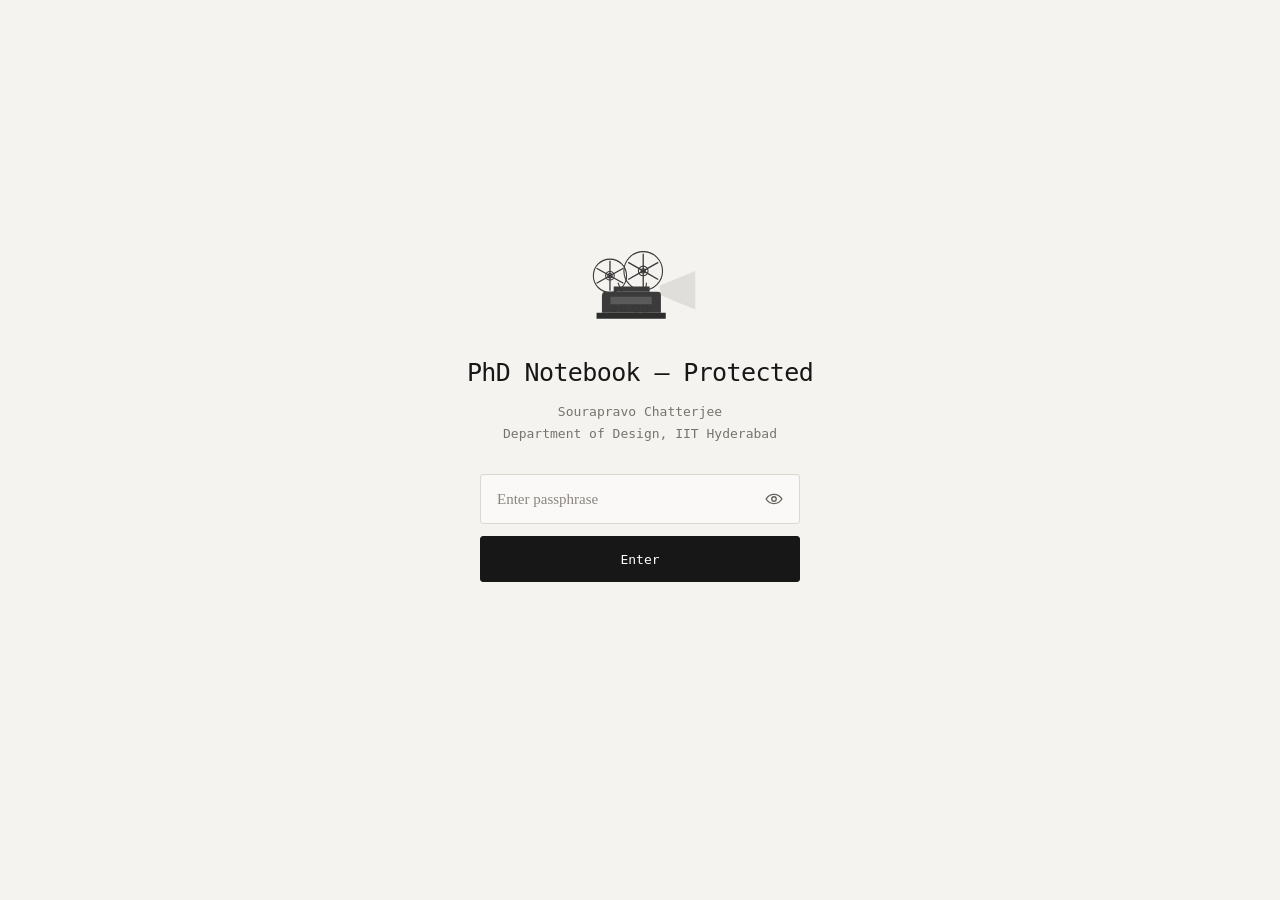
==== commit e38e9b01: "Add files via upload" ====
--- a/index.html
+++ b/index.html
@@ -1,205 +1,72 @@
-<!DOCTYPE html>
-
+<!doctype html>
 <html lang="en">
 <head>
-<meta charset="utf-8"/>
-<meta content="width=device-width, initial-scale=1" name="viewport"/>
-<meta content="project.single_screen — an ongoing design exploration into the disappearing cinemas of West Bengal." name="description"/>
-<title>project.single_screen</title>
-<link href="https://fonts.googleapis.com" rel="preconnect"/>
-<link crossorigin="" href="https://fonts.gstatic.com" rel="preconnect"/>
-<link href="https://fonts.googleapis.com/css2?family=IBM+Plex+Mono:wght@400;500&amp;family=JetBrains+Mono:wght@400;500;600&amp;family=Lora:ital,wght@0,400;0,500;1,400&amp;family=Pridi:wght@400;500;600&amp;display=swap" rel="stylesheet"/>
-<link rel="icon" type="image/png" href="favicon.png"/>
-<link href="style.css" rel="stylesheet"/>
+<meta charset="utf-8">
+<meta name="viewport" content="width=device-width, initial-scale=1">
+<meta name="theme-color" content="#f5f3ef">
+<title>PhD Notebook — Protected</title>
+<link rel="icon" type="image/png" href="favicon.png">
+<link rel="stylesheet" href="login.css">
 </head>
 <body>
-<div aria-hidden="true" class="progress-track"><span id="progress-bar"></span></div>
-<header class="hero" id="top">
-<div aria-hidden="true" class="hero-media">
-<img alt="" class="hero-image" src="images/IMG01.jpg"/>
-</div>
-<div class="hero-overlay"></div>
-<div class="hero-content">
-<div class="hero-title" data-text="project.single_screen">project.single_screen</div>
-<div class="hero-meta">
-<div class="hero-subtitle">an ongoing design exploration<br/>into the disappearing cinemas of west bengal</div>
-<div class="hero-author"><strong>Sourapravo Chatterjee</strong><br/>PhD Scholar<br/>Department of Design<br/>IIT Hyderabad</div>
-</div>
-</div>
-<div class="hero-scroll-cue">scroll to enter</div>
-<div aria-hidden="true" class="hero-brush"></div>
-</header>
-<div class="reading-shell">
-<aside aria-label="Sections" class="sidebar" id="sidebar"><div aria-hidden="true" class="sidebar-progress"><span class="sidebar-progress__fill"></span></div>
-<div class="sidebar-inner">
-<div class="sidebar-label">contents</div>
-<nav>
-<a class="side-link" data-side-section="prologue" href="#prologue">Prologue</a>
-<a class="side-link" data-side-section="cinema-going" href="#cinema-going">Cinema-Going</a>
-<div class="side-group" data-side-section="technological-origins">
-<div class="side-parent"><a class="side-parent-link" href="#technological-origins">Technological Origins</a><button aria-expanded="false" aria-label="Expand Technological Origins" class="side-toggle" type="button"><span>+</span></button></div>
-<div class="side-subs"><a class="side-sub" href="#arrival-of-cinema">Arrival of Cinema</a></div>
-</div>
-<div class="side-group" data-side-section="cinema-geographies">
-<div class="side-parent"><a class="side-parent-link" href="#cinema-geographies">Cinema Geographies</a><button aria-expanded="false" aria-label="Expand Cinema Geographies" class="side-toggle" type="button"><span>+</span></button></div>
-<div class="side-subs"><a class="side-sub" href="#chowringhee">Chowringhee</a><a class="side-sub" href="#beadon-street">Beadon Street</a></div>
-</div>
-<div class="side-group" data-side-section="built-environment">
-<div class="side-parent"><a class="side-parent-link" href="#built-environment">Built Environment</a><button aria-expanded="false" aria-label="Expand Built Environment" class="side-toggle" type="button"><span>+</span></button></div>
-<div class="side-subs"><a class="side-sub" href="#cinemas-in-the-twenties">Cinemas in the Twenties</a><a class="side-sub" href="#cinema-design">Cinema Design</a><a class="side-sub" href="#conditions-of-exhibition">Conditions of Exhibition</a></div>
-</div>
-<a class="side-link" data-side-section="sound-exhibition" href="#sound-exhibition">Sound &amp; Exhibition</a>
-<a class="side-link" data-side-section="technological-transition" href="#technological-transition">Technological Transition</a>
-<a class="side-link" data-side-section="cinema-memory" href="#cinema-memory">Cinema Memory</a>
-<a class="side-link" data-side-section="existing-scholarship" href="#existing-scholarship">Existing Scholarship</a>
-<a class="side-link" data-side-section="methodology" href="#methodology">Methodology</a>
-<a class="side-link" data-side-section="ongoing-research" href="#ongoing-research">Ongoing Research</a>
-<a class="side-link" data-side-section="notes-observations" href="#notes-observations">Notes &amp; Observations</a>
-<a class="side-link" data-side-section="references" href="#references">References</a>
-</nav>
-</div>
-</aside>
-<main class="article" id="article">
-<div class="article-intro">
-<p class="intro-kicker">project.single_screen</p>
-</div>
-<section class="content-section" data-section="prologue" id="prologue">
-<h2 class="section-heading"><span class="section-number">01</span>Prologue</h2><p>If you want to reach my home, you have to get down at a bus stop called Parijat in Howrah, on the western bank of the Hooghly.<sup class="citation"><a aria-label="Open note 1" href="#note-1" id="cite-1-1">1</a></sup> For someone unfamiliar with the neighbourhood, the name might sound unusual. Parijat was, in fact, a single screen cinema hall that once stood at the heart of this modest locality in the twin city of Calcutta. For me, it is where my everyday life slowly took shape. Parijat was not merely a cinema hall, it was a landmark, a meeting point, and a way of locating oneself within the city. Even after the hall had closed, people continued to say, “Parijat e namiye deben” ( Drop me at Parijat).</p><p>When I was growing up, Parijat was already shut. I never bought a ticket or stood in its queue. I only saw it from outside. On my way to school, while returning home, while walking through the area, the building was always there. Closed. Quiet. A little worn down. It stood like a backdrop to my everyday movements. Most of what I know about Parijat Cinema came from listening. My father spoke about it. Elder neighbours spoke about it.<sup class="citation"><a aria-label="Open note 2" href="#note-2" id="cite-2-2">2</a></sup> They spoke of how the hall once looked during show timings, how crowded the area used to be. One story came up again and again. That Uttam Kumar, the matinee idol, once came to Parijat Cinema. That he stood on the balcony and waved at the crowd below. That people remembered the moment clearly, even after so many years.</p><p>There were other stories too. Stories of power cuts during screenings. Of people clapping and shouting when the screen went dark. Stories of ticket blackers standing near the gate. Of evenings when the area around Parijat felt alive. In 2024, the hall was demolished, erased from the neighbourhood to make way for a residential complex being developed by a real estate company. That moment stayed with me. It was not only about Parijat. Around the same time, I noticed that other cinema halls were also disappearing. Some were being demolished. Some were being repurposed. Some were simply locked and left to decay. It felt as if an entire layer of everyday life was quietly being erased.</p><div class="comparison" aria-label="Before and after comparison of Parijat Cinema"><img class="comparison__before" src="images/IMG02.jpg" alt="Parijat Cinema before demolition"><img class="comparison__after" src="images/IMG03.jpg" alt="Parijat Cinema during demolition"><div class="comparison__divider" aria-hidden="true"></div><div class="comparison__handle" aria-label="Drag to compare before and after"></div></div><figcaption class="comparison-caption"><em>Parijat Cinema: between a closed past and a vanishing site.</em><br/><span>(Photo by author, 2021–2024)</span></figcaption><p>I realised that what was disappearing was not only buildings, but also a way of watching films, a way of gathering, a way of spending time together. Cinema halls in these places were not only entertainment spaces. They were social spaces. They shaped daily routines, local economies, and shared experiences. This is where the enquiry began.</p><p>I did not begin this work as a trained historian looking for gaps in archives. I began as someone who grew up next to a closed cinema hall. As someone who felt that these stories deserved to be recorded before they disappeared completely. I started visiting cinema halls across Howrah and other district towns. Some were still running. Some were barely surviving. Some had closed long ago. Some existed only as memories tied to bus stops, roads, or local names.</p><p>I spoke to people who worked in these halls. I took photographs. I recorded videos. I wrote notes. I followed conversations on social media where people shared old photographs and memories. This project became interesting to me not only because it allowed me to understand my surroundings differently, but it helped me see cinema halls not as isolated buildings, but as part of everyday life. It made me aware of the labour that sustained these spaces, the memories they carried, and the countless experiences, relationships, and emotions that unfolded within and around them.</p><p>What follows is not only a study of cinema halls. It is also a record of listening, observing, and returning to places that shaped ordinary lives. Including my own.  After three years of documenting, photographing, video recording, and interviewing, there was a handful of documents with me. There were some physical elements too, such as film tickets, posters, and other material objects. This formed the base of my doctoral research at the Department of Design, IIT Hyderabad, where I thought that this could be further developed and expanded into a deeper inquiry and examination.</p><p>There were other things too. It was not only about documenting, my formal training in communication, media, and film studies has moved me towards a fondness for other kinds of explorations and iterations with cinema halls as well. Also, not only the single-screens, but also the multiplexes. They are also vanishing nowadays due to the emergence of newer media technologies like OTT and streaming platforms. Whatever has been discussed and ideated along with my supervisor so far is documented in the following sections. Beginning with a foundational history of when cinema came to the Indian subcontinent, particularly to our country, and how it spread across the cities and towns of West Bengal and Calcutta.</p><p>However, the study may not remain area-specific or geographically bound to a particular state or district. It can become generic too, but that decision has not yet been made. So, we will proceed with the data we have at present, and we will see how this research finally takes shape, as it is an ongoing and continuous exploration of media culture, memory, and the collective viewing of cinema on screen.</p></section>
-<section class="content-section" data-section="cinema-going" id="cinema-going">
-<h2 class="section-heading"><span class="section-number">02</span>Going to the Movies</h2><p>Long before television, video, and digital platforms entered everyday life, cinema halls were the most consistent sites of mass entertainment. They hosted not only films but also habits. Evenings were planned around show timings. Weekends were marked by new releases.</p><p>Cinema-going in Bengal was historically a collective experience. The architecture of the single-screen hall encouraged this collectivity. Large auditoriums, fixed seating arrangements, balconies, stalls, and shared foyers brought together people from different backgrounds, even when class distinctions were clearly marked through ticket prices and seating zones. Audiences reacted together. Applause, whistles, silence, laughter, and anger moved across the hall. This collective spectatorship created a sense of participation that extended beyond the screen.</p><p>Cinema halls were also places where social boundaries were negotiated. Gender, class, age, and respectability shaped who came to the hall, when they came, and where they sat. Certain shows were considered suitable for families, others for male audiences. Morning shows, matinees, and night shows carried different social meanings. Importantly, the ecosystem was not anonymous. Regular viewers recognised staff members, projectionists, ticket sellers, ushers, and light operators. The cinema hall, then, was a lived environment<sup class="citation"><a aria-label="Open note 3" href="#note-3" id="cite-3-3">3</a></sup> where social relations were enacted repeatedly over time. Any attempt to understand cinema’s role must begin from this lived dimension.</p></section>
-<section class="content-section" data-section="technological-origins" id="technological-origins">
-<h2 class="section-heading"><span class="section-number">03</span>Technologies of Amazement</h2><p>Cinema arrived early in Bengal, particularly in Calcutta, where colonial infrastructure, commercial capital, and cultural institutions created favourable conditions for film exhibition. Calcutta was the second city of the Empire then.<sup class="citation"><a aria-label="Open note 4" href="#note-4" id="cite-4-4">4</a></sup> So, it was of no surprise that the amusement technologies or machineries related to visual culture that were available in London at that point of time, during the eighteenth and nineteenth centuries, were also to be found in Calcutta. There were several kinds of items or instruments that were brought to Calcutta by various Englishmen, and they were successfully exhibiting these kinds of visual attractions in and around the city.</p><p>In one such advertisement, in early 1845, Messrs. C. and J. Trood from London advertised a packed programme showing the new oxy-hydrogen microscope, followed by a Biscenascope show with the help of Drummond’s light, which was followed in turn by “Magnificent Transparent Dissolving Views!” (The <em>Bengal Hurkaru</em>, February 19, 1841). It was shown at the famous Sans Souci Theatre.</p><p>To elaborate on the technical terms a bit, these can be related to the magic lantern technology that was prevalent at that time. The dissolving views were a technique perfected in 1818, and they enabled audiences to see one image dissolve into the subsequent image after projection. The Biscenascope was a further development in the method of presenting these dissolving views, since it involved a magic lantern with at least two optical units, each with its own lens and light source. As one image was replaced by another, the light sources could be correspondingly dimmed and brightened.</p><p>This created a sense of continuity across images, rather than showing two different images with a cut-like effect. Oxy-hydrogen and Drummond’s light were basically references to limelight.<sup class="citation"><a aria-label="Open note 5" href="#note-5" id="cite-5-5">5</a></sup> It was a form of illumination that transformed the possibilities of visual entertainment. It made the dissolves between images much smoother, enabling, with its brighter and steadier light, the projection of microscopic views of the sub-visible world, and it became the key method of illuminating buildings until the arrival of electricity.<sup class="citation"><a aria-label="Open note 29" href="#note-29" id="cite-29-6">29</a></sup></p><p>So, this was the primary innovation, the limelight. All of these improvements were ultimately proto-cinematic, we can say, in their very nascent stage. They created a sense of narrative development in time and space. The Troods’ show in Calcutta, therefore, brought together a variety of recent technological breakthroughs in visual entertainment into one amalgamated show.</p><p>This show at the Sans Souci Theatre included 21 views, of which five were clearly meant to present a sense of continuity in time and space. They were “Cornhill, with the Old Royal Exchange,” the Exchange up in flames, the ruins of the Exchange after the fire, Prince Albert laying the foundation stone (embracing many excellent portraits), and the New Royal Exchange. Among them, the only local view was “Gungatree, the Sacred Source of the Ganges,” sharing its place in the line-up of slides with views of Constantinople and the Rhine, “Last Interview of Louis XVI with Family,” Dieppe Harbour, and Byron’s Dream.</p><p>The ticket prices were not at all cheap in 1845, at Rs. 5 for the boxes, Rs. 4 for the stalls, and Rs. 2 for the pits, possibly affordable only by the poorer soldiery. These could be purchased at prominent European hotels in Calcutta.</p><p>The <em>Bengal Hurkaru</em> reviewed one of these shows, and the review goes like this.</p><blockquote class="quote-block"><p>The apparatus, which is on the principle of an enormous triple magic lantern, lit by the Drummond or Limelight, was placed behind the governor-general’s box and threw its pictures upon a screen occupying the whole front of the stage. In many instances, these pictures, which were beautifully executed and brilliantly colored, covered the entire surface of the screen, and had a most illusive effect, which was much heightened by the performance of appropriate music during the period of their exhibition. In most cases, the melting of one scene into another was perfection itself, and seemed like the effect of magic.... A series of folk dancers provided much amusement. Not the least interesting part of the exhibition was the very curious and beautiful Chinese fire-works, the formation of which was certainly a Chinese puzzle to the spectators; even as regards their appearance only, they must be seen to be understood. [...] This exhibition will assuredly become a very popular one. [...] It is pleasant to be enabled to say that there was no row last night, nor was any advantage taken of the twilight which prevailed for the perpetration of practical or other jokes, but all went off in a most orderly and decorous manner. (<em>The <em>Bengal Hurkaru</em></em>, September 13, 1845)</p></blockquote><p>This review clearly shows the variety entertainment format, the novelty of watching images projected on a screen, and the remarkable illusion of watching visuals dissolve into one another, as well as a hint of the social composition of the audience, suggesting that the dimmed lights may have been the occasion for rowdy behavior by those in the pits. These shows continued into the 1850s with one commercial photographer, J. W. Newland, who came into prominence and received favorable reviews in the local press, including The <em>Bengal Hurkaru</em> (February 12, 1851).</p><p>Along with the wide range of photographic goods that were being advertised for sale in the Calcutta newspapers, retailers also advertised phantasmagoria lanterns, complete with sets of dissolving views, moveable slides, astronomical slide sets, and the lucernal microscope, also with a slide set for projection (The <em>Bengal Hurkaru</em>, June 23, 1845). Some other instruments, such as the Panoramic Machine, or Print Examiner, were also advertised by the prominent booksellers Thacker, Spink and Company. The details were as follows.</p><blockquote class="quote-block"><p>This is an entirely new invention for the purpose of showing off small pictures, sketches, drawings, or paintings. When a series of Views are exhibited, they are tacked on to a piece of calico to any length, and wound round two rollers, which are inserted horizontally inside the machine. On looking through the lens at the back the view is reflected, magnified in front with such vividness and the perspective so perfectly thrown out that it appears as if the real object were looked at. By turning a handle at the back, the views may be moved so as to be seen from end to end. Single Prints and Paintings may also be put in for inspection. Persons fond of drawing and painting will find an endless source of amusement in this instrument, while for families where there are juveniles, its attractions are immense. They are made to accommodate pictures, 6 inches, 9 inches, and 12 inches in height and are very handsome in appearance. (<em>The <em>Bengal Hurkaru</em></em>, March 15, 1853)<sup class="citation"><a aria-label="Open note 6" href="#note-6" id="cite-6-7">6</a></sup></p></blockquote><p>Thus, we can see that the arrival of film was a matter of course. The routes already plotted by several colonial networks allowed the circulation of the latest foreign or European technologies into Calcutta within a very short time lag. In this way, film arrived in Calcutta very soon after it was introduced in Europe. Here we are talking about Thomas Edison’s Kinetoscope, which was introduced in Europe in the summer of 1894, with a show in Paris. The first Kinetoscope parlour opened in London on 17 October 1894. This inspired the Lumière brothers, who publicly unveiled their Cinématographe in Paris in December 1895, with the first Cinématographe screening in London taking place in February 1896.</p></section>
-<section class="content-section subsection" data-section="arrival-of-cinema" id="arrival-of-cinema">
-<h3 class="section-heading subheading"><span class="section-number">3.1</span>The Arrival of Cinema in the East</h3><p>After their iconic screening in Paris, the Lumière brothers started sending their representatives across the globe. In July 1896, Lumière representative Marius Sestier organized the first recorded public screening of cinema in India at Bombay’s Watson’s Hotel.<sup class="citation"><a aria-label="Open note 7" href="#note-7" id="cite-7-8">7</a></sup> While Bombay’s claim has remained an established part of cinema history as the first recorded public screening of film in India, there is fleeting evidence suggesting that screenings in Calcutta have predated the official Cinématographe event in Bombay.<sup class="citation"><a aria-label="Open note 8" href="#note-8" id="cite-8-9">8</a></sup> The earliest of these can be dated back to July 1896, when an article published in the Journal of the Photographic Society of India gave an account of having witnessed Edison’s Kinetoscope. In the article the editor tells us that, while projected cinema shows were by then an established fact, he had seen moving pictures of a different kind in India some months earlier:</p><blockquote class="quote-block"><p>I had an opportunity last cold weather of viewing Edison’s kinetescope [sic] in Calcutta. It was certainly extraordinary because it depicted what I have just been describing. But the pictures were too small and the duration of the scene too short, to altogether satisfy me. Looking down through an object glass into a breast-high box one was first conscious of a whirring sound, then a sparkling light, and presently a picture about 2 in. square appeared […] Having caught the hang of it, I was about to settle down comfortably to a good view when the whirring suddenly ceased, out when the lamp, and I appealed to the showman. There’s nothing gone wrong – that’s all he said. Oh! That’s all is it? It looks very indistinct, and the movements are too rapid to be grasped with advantage. Mayn’t I have it all over again? The operator was very obliging, and I had a second performance. […] the scene was stirring enough in all conscience, and I gathered that it took a continuous chain or band of 1400 celluloid positives to represent it. This band ran under an illuminated screen below which was an electric lamp – and to bring out the scene required a special camera invented by Edison. But the large moving pictures I have described is, I take it, an advance on this kinetescope [sic] idea of Edison’s – and a very remarkable advance it seemingly is.</p></blockquote><p>Although the writer does not mention the date when he saw this film, he does state that it was, ‘last cold weather’, which would suggest the months at the turn of 1895 to 1896. So, this viewing of the Kinetoscope pre-dates India’s first film projection by several months, and therefore this is apparently the first appearance of moving pictures in India, and perhaps in Asia as a whole. The next reference to the cinema in Calcutta can be found in a Bengali biography of much hailed pioneer filmmaker Hiralal Sen. That refers to an advertisement in the English daily, <em>The Statesman</em>, on January 15, 1897, announcing the arrival of the Cinematograph:</p><blockquote class="quote-block"><p>Mr Hudson is now bringing out from Europe the latest scientific illusion, called the cinematograph. […] This novelty will be exhibited at the Theatre Royal on Wednesday next, the 20th instant.</p></blockquote><p>On January 26 the same year, there was an Animatograph screening by Mr. Arthur Sullivan at the Ninth Annual Exhibition of the Photographic Society of India. From the report published on <em>the Statesman</em> and Friend of India, January 27, 1897, it appears that a few screenings were held at the venue. As in London, the Animatograph had followed soon the paths of the Cinematograph into Calcutta. The Animatograph was another name for Robert Paul’s Theatrograph,<sup class="citation"><a aria-label="Open note 9" href="#note-9" id="cite-9-10">9</a></sup> which was first shown publicly in London in February 1896, around the same time the Cinematograph had been shown in London in the Royal Polytechnic on Regent Street.</p><p>In Calcutta too, after the first exposition, for Sullivan and his Animatograph the next destination was quite obviously the Bengali Public Theatre. His next appearance was at Minerva Theatre on January 31.<sup class="citation"><a aria-label="Open note 10" href="#note-10" id="cite-10-11">10</a></sup> There are also references to Cinematograph shows held in Classic Theatre in March and April 1898 by some Reiley.<sup class="citation"><a aria-label="Open note 11" href="#note-11" id="cite-11-12">11</a></sup> But one had to wait till October 1898, for cinema to officially burst onto the Calcutta scene. The man behind these shows was one J. J. Stevenson, another travelling showman who started his Calcutta journey with Bioscope screenings at the revered Star Theatre.<sup class="citation"><a aria-label="Open note 12" href="#note-12" id="cite-12-13">12</a></sup></p><p>Local newspaper reports suggest that from this very time, film shows were held in theatres in both the native (Minerva, Classic, Star) and the European towns (Theatre Royal, Opera House) of Calcutta as part of a variety entertainment programme along with theatrical productions. From this discussion, it is evident that several screen technologies arrived in Calcutta around the same time. In these years, newspaper advertisements refer to at least four different technological apparatuses showing moving pictures in Calcutta, namely – the Cinematograph, the Animatograph, the Bioscope and the Kinetoscope – all brought in by different itinerant exhibitors. Newspapers regularly advertised the sale of screen technologies in the early 1900s, including “Chronograph…Bioscopes, Cinematographes, Animatographs” along with film stock and medical equipment by the Anglo-American Bioscope Company, and “Bioscopes, Films and Accessories” by the Great Eastern Hotel Company, “the sole agents in India” of Pathé Frères. Significantly, these technologies arrived in the city independent of Bombay, suggesting that Calcutta was on a separate circuit, and the same groups did not necessarily find their way to both cities.</p><p>Within the first decade of the next century several local travelling cinema troupes popped up. These showed in the city and in the suburbs. The most notable among these include Hiralal Sen’s Royal Bioscope, A. Ganguly’s Electric Theatre, Kumar Gupta’s London Bioscope, Chatterjee Brothers’ Imperial Bioscope, Calcutta Bioscope, Wellington Bioscope, Globe Trotter Bioscope, Monarch Bioscope, Capital Bioscope and Anadi Bose’s Aurora Cinema Company. The owners of these travelling cinemas were citizens from all over Bengal and mostly Calcutta, and this list, which is by no means exhaustive, indicates how widespread bioscope<sup class="citation"><a aria-label="Open note 13" href="#note-13" id="cite-13-14">13</a></sup> fever had become within the first decade of its arrival in Calcutta. But the most prominent of these travelling cinemas was undoubtedly Hiralal Sen’s Royal Bioscope Company formed along with his brother Motilal Sen.</p><p>Hiralal is a romantic figure in the history of ‘Indian cinema’, particularly in Calcutta where he is accorded iconic status as the founding father of Indian cinema.<sup class="citation"><a aria-label="Open note 14" href="#note-14" id="cite-14-15">14</a></sup> Tales around of his achievements, struggles and untimely death in suffering. His achievements remain the stuff of legend, the filmography is contested but none of his films remain for us to see. There are several accounts of how Sen picked up the art of filmmaking, but the most stable narrative is that he learnt to operate the equipment and picked up techniques of filmmaking while assisting Mr. Stephens/ Prof. Stevenson in his exhibitions. Other accounts state that Sen learnt filmmaking from Father Eugene Lafont while studying at St Xavier’s College, Calcutta.<sup class="citation"><a aria-label="Open note 15" href="#note-15" id="cite-15-16">15</a></sup> Lafont is said to have experimented with imaging technologies in his laboratories, including the magic lantern, using those as educational tools through the late nineteenth century. Hiralal started out independently, and again there are conflicting narratives of how he acquired his equipment.</p><p>One version claim that he imported a camera and projector from Warwick Trading Company in London, while another suggests that he bought the equipment off Stephens/Stevenson when the latter sold it off and returned to London. By 1900, Sen had started to shoot actualities. These were mainly shots of Calcutta, street scenes, processions, etc. According to some accounts Sen also started making advertising films around 1903. He is credited by several sources as having made one feature length film, Alibaba and the Forty Thieves (1903), while others dispute the length of this film and its generic status. Sen would certainly have filmed this on the Classic Theatre stage but as the film has not survived it cannot be ascertained whether this was indeed a film in its own right, or a filmed version of the Bengali play that ran to packed houses at Classic Theatre.</p><p>Hiralal Sen appears to have been a prolific filmmaker producing several films until 1913, until he faced bankruptcy. His mythic achievements, however, cannot be open to scrutiny as none of his films survived.<sup class="citation"><a aria-label="Open note 16" href="#note-16" id="cite-16-17">16</a></sup> They were all destroyed in a devastating fire in 1917. While Sen takes precedence in the available histories, he was by no means the only pioneer making films in the 1900s. The Elphinstone Bioscope Company, owned by J. F. Madan, started producing newsreels made by Jyotish Sarkar. Sarkar had worked with Pathé before he joined the Madans in the early 1900s and had reportedly toured Southeast Asia with Pathé.<sup class="citation"><a aria-label="Open note 17" href="#note-17" id="cite-17-18">17</a></sup></p></section>
-<section class="content-section" data-section="cinema-geographies" id="cinema-geographies">
-<h2 class="section-heading"><span class="section-number">04</span>Cartographies of Cinema in the City</h2><p>The nineteenth century city of Calcutta could be roughly divided into two main zones: the European ‘white’ town<sup class="citation"><a aria-label="Open note 18" href="#note-18" id="cite-18-19">18</a></sup> that developed around the central business, administrative and judicial hub of Dalhousie Square and expanded southwards, and the native Indian town, situated north of Dalhousie Square and inhabited by locals. Accordingly, two separate entertainment zones emerged in the rapidly urbanizing city of Calcutta. The European center of entertainment developed along Chowringhee Road, south of Dalhousie Square. Businesses, government offices, courts, the main European markets and European residential areas were all located in the vicinity of Chowringhee Road, as were army camps and the port of Calcutta. The other public site of entertainment in the city was situated in the heart of the Indian town in north Calcutta, on and around Beadon Street.</p></section>
-<section class="content-section subsection" data-section="chowringhee" id="chowringhee">
-<h3 class="section-heading subheading"><span class="section-number">4.1</span>Chowringhee</h3><p>In the nineteenth century Chowringhee was primarily a residential district inhabited by Europeans. Chowringhee Road grew to become one of the most important arteries in the city connecting the central business and administrative district of Dalhousie Square to the southern parts of the city where the city was developing. To the west of Chowringhee Road lay the Maidan, a large green expanse that had been transformed into an urban park through the eighteenth century, and further west, beyond the Maidan, was the river and the port. The area started to develop rapidly by the late nineteenth century, and several shops and theatres appeared on the eastern side of Chowringhee Road. The Calcutta Maidan is, even today, the largest urban piece of land in the city.<sup class="citation"><a aria-label="Open note 19" href="#note-19" id="cite-19-20">19</a></sup></p><p>Through the nineteenth century it had also grown into a major site of public entertainment in the city. Travelling circuses pitched tents every winter, from at least as far back as the 1870s. In the light of this heritage, unsurprisingly, the Maidan also became the site of India as well as Asia’s first purposely built permanent cinema theatre. In 1902 J. F. Madan started a regular tent cinema show.<sup class="citation"><a aria-label="Open note 20" href="#note-20" id="cite-20-21">20</a></sup> Actor Ahindra Choudhury recalls that the tent was on the eastern fringes of the Maidan. This means the Madan tent was easy access from New Market and shops on Chowringhee Road to the east. It was also walking distance from the Fort and the Calcutta port to the west, and from the business and administrative district of Dalhousie to the north. Madan’s tent cinema became an instant hit amongst Calcuttans<sup class="citation"><a aria-label="Open note 21" href="#note-21" id="cite-21-22">21</a></sup> of all classes and today we come across reports of crowds queuing outside the Tent Cinema to see films, including Nitin Bose, the celebrated cinematographer and filmmaker from New Theatres. J. F. Madan also owned another theatre in the surrounding, the Corinthian Theatre<sup class="citation"><a aria-label="Open note 22" href="#note-22" id="cite-22-23">22</a></sup> off the northern edge of Chowringhee and just outside the limits of the white town.</p></section>
-<section class="content-section subsection" data-section="beadon-street" id="beadon-street">
-<h3 class="section-heading subheading"><span class="section-number">4.2</span>Beadon Street</h3><p>Around the same time a vibrant film culture was developing in the Bengali entertainment district in the northern part of the city, in theatres in the Cornwallis and Beadon Street area. In the theatres of Beadon Street short plays, dances, musical performances and magic shows were a regular feature of the programme, performed before the main play, or in intervals. This mix of programming that prevailed in the Bengali Public Theatre at the time easily allowed the inclusion of cinema as a novel entertainment form.<sup class="citation"><a aria-label="Open note 23" href="#note-23" id="cite-23-24">23</a></sup> From 1897 film started to figure in theatre programmes, especially in the programmes of Classic Theatre, whose proprietor Amadendra Nath Dutt was continually looking for innovative means of attracting audiences to his theatre. By the end of 1898, all the key stages in Beadon Street had hosted exhibitions of the moving image, including Minerva, Classic, Emerald, Star and Bengal Theatres.</p></section>
-<section class="content-section" data-section="built-environment" id="built-environment">
-<h2 class="section-heading"><span class="section-number">05</span>Cinema as Built Environment</h2><p>In 1907 J. F. Madan inaugurated the Elphinstone Picture Palace, across the road from the Maidan. It was located at 5/1 Chowringhee Place, just off Chowringhee Road and behind the Hogg Market – the primary European market in the city. The Elphinstone was South Asia’s first permanent cinema theatre modelled on the picture palaces that were being built all over America, and it was the first of several cinema theatres that came up in the Chowringhee neighborhood over the next three decades.<sup class="citation"><a aria-label="Open note 24" href="#note-24" id="cite-24-25">24</a></sup> Its inauguration also marked the beginning of Madan’s exhibition chain that stretched across colonial India, Sri Lanka (formerly Ceylon) and Burma.</p><p>A second theatre opened in 1908 at 4-B, Chowringhee Place, opposite the Elphinstone. This was the Empire Theatre built by Arratoon Stephen, in partnership with Maurice Bandmann.<sup class="citation"><a aria-label="Open note 25" href="#note-25" id="cite-25-26">25</a></sup> This growth was mirrored in north Calcutta around the Bengali theatre arena. Some of these cinemas were originally built for theatres and gradually converted into cinemas, others were newly built.<sup class="citation"><a aria-label="Open note 26" href="#note-26" id="cite-26-27">26</a></sup> In his memoir Shatabdir Pratidhwani, recalling his earliest cinema experiences historian Atul Sur recollects that the site at 138, Cornwallis Street, (in north Calcutta, just off Beadon Street) was an empty field in his childhood.<sup class="citation"><a aria-label="Open note 27" href="#note-27" id="cite-27-28">27</a></sup> One winter a circus pitched a tent on the field, he says, and after they left in the summer the Madan Company pitched their tent and started film showings under their banner of Elphinstone Bioscope.</p><p>Sur added that the tent house showed films for a long time until it burnt down, it was only after this that the permanent cinema house was constructed and named Cornwallis Theatre. The Cornwallis was the first permanent cinema theatre in north Calcutta. The first Bengali feature film, Bilwamangal, produced by Madan, was released at the Cornwallis Theatre on November 1, 1919.<sup class="citation"><a aria-label="Open note 28" href="#note-28" id="cite-28-29">28</a></sup> Subsequently, the Cornwallis showed all the Madan Bengali productions until 1926, when actor-director Shishir Kumar Bhaduri leased the venue for his theatrical productions. The Madans built another cinema next to Cornwallis, the Crown, which was operational at least from 1925. The first Bengali film released at the Crown was Dharmapatni, on May 29, 1926. It was written by well-known Urdu writer Aga Hashr Kashmiri, directed by Jyotish Banerjee and starred famous young stage actor Durgadas Banerjee.</p><p>There are several reasons why new cinema theatres were clustered in these two locations through the 1910s and 1920s. First, the two neighborhoods were established hubs of entertainment in the city, and therefore exhibitors could use existing theatres to organize screenings. In addition to infrastructure these centers offered a readily available audience.</p><p>Secondly and most importantly, the availability of electricity on and around Chowringhee Road and Beadon Street facilitated the growth of the cinema. Permanent cinemas with daily shows required a steady supply of electricity unlike travelling cinemas, which held occasional shows and could work on mobile generators. While electricity had come to Calcutta in the 1890s it was not until 1899 that it was available for general use. Areas along the main thoroughfares of the city were wired up, including the arterial roads of Chowringhee Road, Dharmatalla Street and Cornwallis Street.</p><p>Further, both these areas had transport links to other parts of the city, and this helped to get in audiences.<sup class="citation"><a aria-label="Open note 30" href="#note-30" id="cite-30-30">30</a></sup> Managers also lobbied for, and thereby facilitated, infrastructural growth to draw in audiences. A good example of this is the arrangements made for public transport. Ahindra Choudhury discusses the problems of late-night transport to outer parts of the city, especially to the southern parts, where the Bengali middle class was increasingly moving to by this time.<sup class="citation"><a aria-label="Open note 31" href="#note-31" id="cite-31-31">31</a></sup> Evening shows at the theatre continued until midnight or later. Choudhury mentions that Star Theatre organized special buses to Bhowanipore and Kalighat in south Calcutta for their customers to return home after these late-night shows. Bus tickets were sold along with show tickets and Star used the added facility of late-night transport as an incentive to lure customers from the expanding southern parts of the city.</p></section>
-<section class="content-section subsection" data-section="cinemas-in-the-twenties" id="cinemas-in-the-twenties">
-<h3 class="section-heading subheading"><span class="section-number">5.1</span>Cinemas in the Twenties</h3><p>By the late twenties new permanent cinemas were being built in both these areas. Reminiscing about the cinema, Sukumar Sen, linguist, writes that as far as he could recall there were five permanent cinema theatres in the city in 1919-20.<sup class="citation"><a aria-label="Open note 32" href="#note-32" id="cite-32-32">32</a></sup> These were Picture House, at the crossroad of Chowringhee Road and Lindsay Street, The Globe, off Lindsay Street and across the south entrance of New Market, the Elphinstone Picture Palace just north of New Market; and the Albion Theatre, north of Elphinstone, on Corporation Street. The fifth theatre he refers to was Ripon Theatre in Thanthania, in the Indian part of the city. Sukumar Sen’s memory however does not serve him accurately as he does not bring up the Empire Theatre, which was showing films from 1908. The other omissions in Sen’s reminiscences are the north Calcutta cinemas, which were already in operation by that time.</p><p>The Globe, which was in fact known as the Grand Opera House at that time, had been a nineteenth century theatre patronized by elite Europeans.<sup class="citation"><a aria-label="Open note 33" href="#note-33" id="cite-33-33">33</a></sup> It had been converted into a full-fledged cinema by 1920. An advert in October 1920 in <em>The Statesman</em> refers to the venue as both Grand Opera House and The Bijou Ltd., and the currency of both names with the audience suggests that the name change had been newly effected. The cinema was bought over by Globe Theatres Ltd. in 1922 and changed its name to The Globe.<sup class="citation"><a aria-label="Open note 34" href="#note-34" id="cite-34-34">34</a></sup></p><p>By this time Madan also owned several cinemas in Bombay, both directly, and in partnership with Bandmann, and we can understand that Madan was using his war profits not just for feature film production but also in expanding the pan-Indian exhibition business. By 1927, at the time of the Indian Cinematograph Committee (ICC) Enquiry, Calcutta had 12 permanent cinemas. The majority of these were directly controlled by Madan Theatres. Even the Empire, which had been owned by the Stephen-Bandmann duo, appears to have been linked with the Madans by the late 1920s. The only two cinema theatres in Chowringhee that appear to have been outside the Madans’ jurisdiction were the Globe and Picture House.<sup class="citation"><a aria-label="Open note 35" href="#note-35" id="cite-35-35">35</a></sup></p><p>A few other cinemas started to come up in the late 1920s. In its findings, the ICC Report of 1928 states that, compared to the size of the audience, there were very few cinema theatres in India.<sup class="citation"><a aria-label="Open note 36" href="#note-36" id="cite-36-36">36</a></sup> The escalating popularity of Hollywood films in Calcutta, on the other hand, led to an increase in the number of cinema theatres being built in the late 1920s and 1930s that were dedicated to showing foreign films.<sup class="citation"><a aria-label="Open note 37" href="#note-37" id="cite-37-37">37</a></sup> This growth was driven not just by the increased capital flow within the Calcutta industry but also by Hollywood’s direct presence in the city. An entry in the Bengali film and theatre journal, Nachghar, in early 1928, for instance, announces the construction of a new theatre in the ‘white town’, by the Bandman Company. Several of the prominent new picture houses that started in the early to mid-1930s included Chitra and New Cinema, owned by New Theatres Pvt. Ltd., Paradise that was backed jointly by East India Films and Radha Films and Rupabani.<sup class="citation"><a aria-label="Open note 38" href="#note-38" id="cite-38-38">38</a></sup></p></section>
-<section class="content-section subsection" data-section="cinema-design" id="cinema-design">
-<h3 class="section-heading subheading"><span class="section-number">5.2</span>Notes on Design</h3><p>International investment in cinemas is apparent from the opening of two cinemas in Chowringhee, New Empire by Bandmann Varieties Ltd. and Lighthouse. Another new cinema that was inaugurated in late 1935 was the Metro Cinema, owned by MGM.<sup class="citation"><a aria-label="Open note 39" href="#note-39" id="cite-39-39">39</a></sup> It was designed by Thomas W. Lamb, a leading Scottish-American cinema architect recognised for creating spectacular “movie palaces” in the United States.<sup class="citation"><a aria-label="Open note 40" href="#note-40" id="cite-40-40">40</a></sup> The opening of Metro signaled the direct presence of Hollywood in the exhibition sector in Calcutta and is another instance of Hollywood’s efforts at entering into the Indian film market, an effort that was started by Universal in 1916 through the opening of its own distribution agency in India.</p><p>The Metro was built in the trendy art deco style, at the dead end of Chowringhee Road, and is prominently visible in photographs of Chowringhee for its distinctive architecture. MGM went on to build another cinema in Bombay in 1938, also named Metro, and with a similar art-deco architecture and color scheme, that resonated with the Calcutta Metro. This was clearly Metro’s effort at branding in the Indian market almost a decade before India’s independence.</p><p>The link between architecture and film was not new in Calcutta. Earlier, the Madan Palace of Varieties was also built in the art deco style, another instance of the Madans’ efforts at tapping into global trends in film culture.<sup class="citation"><a aria-label="Open note 41" href="#note-41" id="cite-41-41">41</a></sup> Moreover, this was not the only example of an international architect constructing cinema theatres in Calcutta. Lighthouse, another new cinema built behind New Market in 1938, was built by a well-known Dutch architect, W.M. Dudok. The Lighthouse’s facade retains an Art Deco feel but also recalls the blocky abstraction of the International Style, whose rectilinear combination of form and function once served as a sign of urban architectural modernism in Indian theatre design. The Lighthouse opened in 1939, with a screening of Algiers.</p></section>
-<section class="content-section subsection" data-section="conditions-of-exhibition" id="conditions-of-exhibition">
-<h3 class="section-heading subheading"><span class="section-number">5.3</span>Conditions of Cinemas</h3><p>This concentration of cinemas in neighborhoods impacted the conditions of theatres and the experience of cinema going in Calcutta. The first obvious distinction between the two cinema districts through the 1920s is that the Chowringhee theatres did not screen Indian films. Indian films were screened intermittently in the north Calcutta theatres. Naturally conditions of the cinemas varied between theatres with a European and wealthy Indian mass, like Globe, and those frequented by the Indian masses, as did the print quality and the conditions under which films were screened. Sukumar Sen recalls that the Elphinstone Picture Palace was the best cinema in those days, and others recalling the cinemas of the 1920s corroborated this.<sup class="citation"><a aria-label="Open note 42" href="#note-42" id="cite-42-42">42</a></sup></p><p>Satyajit Ray recalls that as a child he primarily grew up watching Chaplin, Keaton and Fairbanks in the elite Chowringhee cinemas:</p><blockquote class="quote-block"><p>The cinema that we loved to go to then was the Madan [Palace of Varieties], where the mellifluous tones of the Wurlitzer organ drowned the noise of the projector while heightening the drama on the screen. The Globe was nice too. It didn’t have an organ, but it had turns on the stage during intermission. Both the Globe and the Madan showed first-run foreign films, as did the Elphinstone, the Picture Palace and the Empire. They all stood clustered in the heart of Calcutta’s filmland, exuded swank and boasted an elite clientele.<sup class="citation"><a aria-label="Open note 43" href="#note-43" id="cite-43-43">43</a></sup></p></blockquote><p>On the other hand, the cinemas showing Indian films, such as the Albion, were dank and seedy. One pinched one’s nose as one hurried past the toilet in the lobby into the auditorium, and sat on hard, creaky wooden seats. The films they showed, we were told by our elders, were not suitable for us. Since the elders always decided what we should see, the choice inevitably fell on foreign films, usually American.</p><p>The Ripon Theatre (later Jawahar), located in central Calcutta, was another rundown cinema which only released second run films, and the audience is described by Sukumar Sen as “mechho-hature” or working class. He describes going to watch an Annette Kellerman film, Queen of the Sea (1918), at Ripon.<sup class="citation"><a aria-label="Open note 44" href="#note-44" id="cite-44-44">44</a></sup> The film had previously been shown in Calcutta and was now being screened at this run-down cinema. Sen says that this was a long film (50 minutes), and on this occasion the operator was cranking the film very fast, despite loud protests by the audience.</p><p>This anecdote gives us a rare and vivid insight into exhibition conditions of the early 1920s. This also allows us to speculate on the reasons for this cinematic malfunction. Was the operator inexperienced? Was the venue running short of time, given that this was a long film? Did the exhibitors not want the viewers to dwell on the moving images unfolding on the screen? This was an erotic film and a major reason for its popularity was the full nudity shown on screen. Keeping in mind that the audience in the Ripon Theatre was working class, it is not entirely unlikely that the theatre manager may have instructed the operator to rush through the reels to avoid any untoward attention by the censors.</p><p>Memoirs, diary entries and adverts in contemporary journals and newspapers give us a sense of specific localized exhibition practices in the colonial city of Calcutta. For instance, that films released on a Saturday, a practice that was also linked to the English stage and the Bengali Public Theatre in the city.<sup class="citation"><a aria-label="Open note 45" href="#note-45" id="cite-45-45">45</a></sup> Cinemas usually held two shows in the evenings, at 6:30 p.m. and 9:30 p.m. The two annual festival seasons in Calcutta occasioned special festival programmes that included a string of screenings from morning to late night. These were in September/October, on the occasion of the Bengali Durga Pujo festival<sup class="citation"><a aria-label="Open note 46" href="#note-46" id="cite-46-46">46</a></sup>, and over the Christmas/New Year period, and ran over several days in the two annual holiday weeks.</p></section>
-<section class="content-section" data-section="sound-exhibition" id="sound-exhibition">
-<h2 class="section-heading"><span class="section-number">06</span>Movies Learned to talk</h2><p>The transition to sound in cinema turned the industry upside down and forced studios and theatres to desperately scramble for new audio machines.<sup class="citation"><a aria-label="Open note 47" href="#note-47" id="cite-47-47">47</a></sup> In India, the earliest demonstration of what was known as ‘Phonofilm’ a process invented by Dr.Lee DeForest, in which sound was synchronised with the picture, was given at the Royal Opera House in Bombay, in May 1927. The programme comprised of scenes from Julius Caesar with Basil Gill, the famous London actor, in the cast. The earliest attempts at synchronised sound film production in India were made by Madan Theatres. Early in 1929, Madan Theatres exhibited the first talking picture in India, Universal’s Melody of Love at the Elphinstone Picture Palace in Calcutta.<sup class="citation"><a aria-label="Open note 48" href="#note-48" id="cite-48-48">48</a></sup> This was the first theatre in the East to be equipped with permanent sound apparatus.<sup class="citation"><a aria-label="Open note 49" href="#note-49" id="cite-49-49">49</a></sup> Soon after, on February 21, the same film was presented at the Excelsior Theatre in Bombay. By the end of 1930, more than 30 out of a total of 370 theatres in the country were technically prepared for sound projections of film.</p><p>The monopolistic Madans was obviously ahead of the curve, importing top-tier RCA Photophone sound equipment and portable sets directly from Hollywood, which gave their early talkies incredibly clear audio. Other major studios, like New Theatres and Bombay’s Imperial, relied on Tanar sound systems.<sup class="citation"><a aria-label="Open note 50" href="#note-50" id="cite-50-50">50</a></sup> Before sound fixed the language barrier, exhibitors catering to Calcutta’s diverse crowds used to squeeze written inter-titles in up to five different languages onto a single title card, meaning audiences barely had time to read the tiny text before it vanished off the screen. When the talkies finally arrived, this quirky practice died out, but it forced actors to completely change their methods, learn proper voice modulation, and start singing, since having a good singing voice instantly became the biggest requirement for surviving the new technological era.</p><p>When the massive shift to sound cinema hit India in the early 1930s, the film industry suddenly found itself completely dependent on imported foreign technology. To make talkies a reality, studios had to import heavy-duty recording gear and projectors from foreign companies like RCA, Western Electric, Rico, and Fidelytone. For instance, when Ardeshir Irani made India’s very first talkie, Alam Ara, in 1931, he used a Tanar single-system recorder imported from Hollywood. But it was far from an easy process. An American sound engineer named Wilford Deming Jr. was brought in to help assemble the gear, but when he asked for a very high daily fee, Irani and his assistant Rustom Barucha decided to figure it out and record the sound themselves.<sup class="citation"><a aria-label="Open note 51" href="#note-51" id="cite-51-51">51</a></sup> To make matters even more chaotic, the Imperial studio was located right next to train tracks, meaning the crew literally had to shoot in the dead of night when the trains stopped running just to avoid ruining the audio.</p><p>Meanwhile, in Calcutta, the major studios were taking completely different approaches to these foreign experts. Deming eventually headed to Calcutta as the chief engineer for the Radio Installation Co. (Rico) and was quickly hired by New Theatres in 1931. He was absolutely shocked by the local setups, noting that studios were shooting under flimsy cloth or glass roofs, processing film in “distressing” laboratory conditions, and blindly groping to figure out the basics of the medium. However, New Theatres was deeply committed to nurturing homegrown talent, so they tasked Deming with training a new generation of local technicians. One of his apprentices was Mukul Bose, who would later develop a revolutionary playback apparatus for the 1935 film Dhoop Chhaon (also known as Bhagya Chakra). Over at Madan Theatres, they relied on an RCA sound expert named Elmore B. Lyford. When the studio released the 1931 talkie Jore Barat, critics absolutely tore into Lyford’s sound engineering.<sup class="citation"><a aria-label="Open note 52" href="#note-52" id="cite-52-52">52</a></sup> The real issue was a culture clash, Lyford had zero grasp of the Bengali language, meaning he had absolutely no idea how to properly adjust the volume mixer to match the natural emotional fluctuations of the actors’ dialogue.</p><p>Operating these early machines was a total technical nightmare that practically drove recordists insane<sup class="citation"><a aria-label="Open note 53" href="#note-53" id="cite-53-53">53</a></sup>. According to early sound recordist S. Damle, the biggest villain was the camera motor, which hummed so loudly that the microphones constantly picked it up. Since soundproof camera blimps hadn’t been introduced yet, technicians would desperately wrap the cameras under specially designed heavy mattresses and blankets. Even then, the mechanical grind would often bleed into quiet, emotional scenes and completely ruin the take. And if the camera wasn’t ruining the shot, the battery-operated amplifiers were, suffering from an odd crackling that sounded exactly like distant firecrackers. On top of that, the carbon granules inside the microphones would occasionally pack together, completely killing the electrical signal.</p><p>Because renting these foreign machines and paying their massive royalties cost a fortune, especially during the Great Depression, local visionaries began stepping up to create indigenous swadeshi alternatives. The most famous of these was the Csystophone, invented by a Calcutta University research scholar named Bamadas Chatterjee<sup class="citation"><a aria-label="Open note 54" href="#note-54" id="cite-54-54">54</a></sup>. Proudly advertised as ‘Made in India,’ it was fifty percent cheaper than imported machines and could be seamlessly attached to old silent projectors without causing any jerking motions. The invention was installed at major Calcutta show houses like Rupabani and projected P.C. Barua’s acclaimed film Bengal 1983. Sadly, despite selling units across the region, it was eventually driven out and replaced by an RCA system just to appease the powerful foreign distributors.<sup class="citation"><a aria-label="Open note 55" href="#note-55" id="cite-55-55">55</a></sup> Over in Lahore, another inventor named Nazir Mohammad built the Fezi Sound System, a homegrown double-system recording device<sup class="citation"><a aria-label="Open note 56" href="#note-56" id="cite-56-56">56</a></sup>. Tragically, when a 1932 movie called Pakdaman Raqasa flopped, the inexperienced studio bosses ruthlessly blamed the machine for the audio, throwing the indigenous invention under the bus. Other local attempts, like C.L.D. Mullick’s Krishna Sound System, also popped up as technicians desperately tried to break free from foreign reliance.</p><p>Because simply recording a voice was initially seen as a miracle of “Western science,” early Indian directors were terrified of silence and completely overcompensated. They would stuff “some sound” into literally every single foot of film, heavily advertising their movies as “100 percent talking, singing, dancing” spectacles featuring “scientific singing”.<sup class="citation"><a aria-label="Open note 57" href="#note-57" id="cite-57-57">57</a></sup> However, critics in Calcutta and beyond soon started calling out this boring “too-muchism”. The industry quickly realized that two-hour marathons crammed with non-stop dialogue and up to twenty songs were literally putting audiences to sleep. The backlash was so real that some distributors even tried to revive silent films, running ads claiming that “images do not speak” and that hearing an actor’s voice was an absurd concept. As studios finally got the hang of the chaotic new technology, the novelty wore off and they started telling dynamic stories again.</p></section>
-<section class="content-section" data-section="technological-transition" id="technological-transition">
-<h2 class="section-heading"><span class="section-number">07</span>Screens in Transition</h2><p>According to film archivist Hemant Chaturvedi, who is spearheading the Single Screen Cinemas Project, there were over 25,000 single-screen cinemas in India in 1990. That number dwindled to just about 6,000 by 2022, a sharp drop of 76 percent. Therefore, the 1990s, marked by India’s economic liberalization, saw the gradual disappearance of single screen cinema theatres. During the 1990s, West Bengal had between 800 and 900 single screen cinema halls operating in its 23 districts. However, in 2010, the number of active single screen theatres in the state shrank to 330<sup class="citation"><a aria-label="Open note 58" href="#note-58" id="cite-58-58">58</a></sup> (Film Federation of India report). Records retrieved from the West Bengal Department of Information and Cultural Affairs show that, as of 2022, there were only 131 active single-screen cinema theatres and 33 multiplexes in the state. Today, Kolkata, with an estimated population of 14 million in the broader metropolitan area, has only 26 active single screen theatres and 24 multiplexes.</p><p>For much of the twentieth century, the single-screen cinema hall in West Bengal operated within a relatively stable technological regime. Projection was mechanical, labour-intensive, and locally mastered. Carbon arc lamps, later xenon bulbs, 35mm reels, sound heads, and manual changeovers created a rhythm of exhibition that depended on skilled human intervention. Projectionists were not peripheral workers; they were central to the functioning of the cinema hall. Their embodied knowledge, judging reel tension, sound balance, lamp heat, and image steadiness, formed the invisible infrastructure of cinema exhibition.</p><p>The first significant rupture in this equilibrium came with the expansion of television in the 1980s. In West Bengal, state-run Doordarshan initially posed threat to cinema halls. Its limited programming, fixed schedules, and uneven reception meant that cinema retained its primacy as a site of collective leisure. However, the arrival of cable television in the early 1990s altered this balance decisively. Cable operators offered recent films, music programmes, and serials at a fraction of the cost of a cinema ticket, reshaping everyday media consumption patterns.</p><p>Yet even cable television did not immediately dismantle the cinema hall. Instead, it gradually thinned weekday audiences, shortened theatrical runs, and reduced repeat viewership. Single-screen halls responded by extending the runs of hit films, increasing matinee shows, or screening lower-budget films that could be acquired cheaply. In districts such as Howrah, Bardhaman, and Bankura, this period marked the beginning of uneven decline rather than abrupt collapse.</p><p>The next technological shift proved far more destabilizing. The proliferation of VCDs and DVDs in the late 1990s and early 2000s fundamentally altered access to cinema. Pirated discs circulated widely through informal markets across industrial and semi-urban regions. Films were often available within days of release, sometimes even before their theatrical runs ended. For many viewers, particularly younger audiences, the cinema hall ceased to be the primary site of first viewing.</p><p>Digital projection marked another decisive break. While digital systems promised lower distribution costs and eliminated physical prints, they demanded heavy upfront investment. Single-screen halls were required to install digital projectors, servers, secure playback systems, and often air-conditioning. For many privately owned halls operating on thin margins, this transition was financially unviable. Unlike multiplex chains, which benefited from corporate financing and bulk negotiations, single-screen halls faced technological upgrading as an existential gamble.</p><p>Real-estate pressures compounded technological stress. Many cinema halls occupied centrally located plots whose land value far exceeded their earning capacity as theatres. As audiences declined, owners faced mounting incentives to sell or repurpose properties. In Calcutta, Bardhaman, and Asansol, halls were replaced by shopping complexes, residential towers, or commercial offices. In smaller towns, they became marriage halls, warehouses, party offices, or abandoned structures.</p></section>
-<section class="content-section" data-section="cinema-memory" id="cinema-memory">
-<h2 class="section-heading"><span class="section-number">08</span>Why Remember Cinema Halls?</h2><p>In this juncture, where single screens are being erased across the country and in Calcutta as well, and when multiplexes are emerging while some multiplexes themselves are being shut down due to lower profits, it becomes important to position ourselves differently and look at cinema halls not merely as buildings or architectural structures, but as assemblages of several elements, including machines, spaces, human beings, socio-cultural strata, and other related entities. Moreover, the buildings that are vanishing, being renovated, repurposed, or demolished have disappeared in the very recent past, mostly within the last two decades.</p><p>In that sense, they do not yet belong to the category of conventional heritage, yet they continue to carry the memories of people. The people who visited these spaces are still alive, and their memories remain, even as the halls themselves gradually disappear. It is, therefore, a peculiar condition in which the things that are vanishing do not belong to a distant past, nor are they merely buildings or residential complexes or heritage monuments. Though, these buildings carry significant histories and anecdotes related to circulation, exhibition, architectural transformations and technological advancements associated with cinema-going.</p><p>Here comes the challenge of studying these buildings, documenting them, or archiving them while they are vanishing. parallelly, there is also the task of archiving and documenting data from people who are still alive and who have been associated with these places, collecting memorabilia and artefacts associated with them, such as old tickets, machines, architectural drawings, and others. How, then, can we study these buildings through the lens of assemblage? Before moving towards that question, it is necessary to have a brief overview of what recent scholarship has been doing in similar cases of theatres and cinema halls.</p></section>
-<section class="content-section" data-section="existing-scholarship" id="existing-scholarship">
-<h2 class="section-heading"><span class="section-number">09</span>Reading the Existing Scholarship</h2><p>For a long time, cinema studies remained centred on films themselves. Early film historiography focused largely on directors, movements, genres, and national cinemas. While this approach produced important insights, it left several aspects of cinema culture underexplored, particularly the conditions under which films were viewed and the social contexts of spectatorship.</p><p>A significant shift began in the late twentieth century, when scholars started questioning the limits of text-centred <em>film history</em>. Robert C. Allen and Douglas Gomery’s call to rethink film historiography marked a crucial turning point, arguing that cinema history needed to engage with institutions, audiences, exhibition practices, and material conditions rather than focusing solely on films as cultural objects. This intervention laid the groundwork for what would later be known as the New Cinema History.</p><p>The New Cinema History challenged traditional narratives by underlining cinema as a social practice. It emphasized that cinema-going is shaped by place, time, audience composition, and exhibition infrastructure. Jeffrey Richards’s The Age of the Dream Palace examined cinema-going in 1930s Britain by combining textual analysis with archival research on exhibition and audiences, particularly focusing on working-class spectatorship. Annette Kuhn’s seminal work on cinema and cultural memory further expanded this framework. Through oral history projects such as Cinema Culture in 1930s Britain, Kuhn showed how memories of cinema-going offer valuable insights into social life, gender relations, and generational experience. Other scholars, including Richard Maltby, Daniel Biltereyst, and Philippe Meers, consolidated this approach by developing frameworks for studying cinema audiences and exhibition practices. This methodological openness is particularly relevant for contexts like India, where cinema halls played a crucial role in shaping public culture.</p><p>Brian Larkin’s work on theatres in colonial Kano offers another particularly useful framework. In Theaters of the Profane, Larkin argues that cinema halls functioned as nodes within urban infrastructure. His later work further emphasizes the infrastructural dimension of cinema, highlighting how electricity, sound systems, projection technologies, and maintenance practices shape the experience of media consumption. This focus on infrastructure resonates strongly with the study of single-screen cinema halls, especially in regions where technological transitions were uneven and often incomplete.</p><p>Within Indian scholarship, similar concerns appear in work that examines how cinema halls functioned as landmarks and sites of social interaction. Madhusree Dutta’s studies of Bombay’s cinema show how theatres were embedded within local economies and public life. Lakshmi Srinivas’s thorough ethnographic study House Full offers a detailed account of Indian audiences as expressive, vocal, and socially engaged. On the other hand, the Encyclopedia of Indian Cinema and related historical studies provide valuable overviews of production and distribution but often treat exhibition as a secondary concern.</p><p>There exists a substantial body of scholarship on the histories of photography, visual culture, and early cinematic technologies in India, ranging from Christopher Pinney’s Camera Indica: The Social Life of Indian Photographs and The Coming of Photography in India to Sudhir Mahadevan’s <em>A Very Old Machine</em>: The Many Origins of the Cinema in India and Ranjani Mazumdar’s Bombay Cinema: An Archive of the City. These works have significantly expanded our understanding of visual media, exhibition practices, and urban modernity in India. Yet, there remains relatively little work that approaches the single screen cinemas of West Bengal as assemblages of architecture, technology, memory, and everyday practices. By undertaking a micro-level study of these interconnected elements, the present research attempts to address this gap and contribute to a more nuanced understanding of cinema halls as complex socio-technical spaces.</p></section>
-<section class="content-section" data-section="methodology" id="methodology">
-<h2 class="section-heading"><span class="section-number">10</span>Towards a Methodology</h2><p>Researching single-screen cinema halls in Bengal presents a basic methodological problem. Many of the spaces under study no longer function as cinemas. Some have been demolished. Others have been repurposed beyond recognition. A few survive in altered forms. As a result, this research cannot rely on a single method or source. Conventional archival research alone is insufficient. Official records are fragmentary, unevenly preserved, and often silent on everyday practices. At the same time, memory-based sources pose challenges of subjectivity, selectivity, and loss. Visual materials such as photographs and videos capture material traces but cannot speak on their own.</p><p>As per our understanding so far, the study can adopt a mixed-method approach, bringing together archival research, ethnographic fieldwork, interviews, photography, videography, sketching, and the analysis of social media conversations, where people often share memories, anecdotes, and nostalgic reflections associated with these places. Such an approach allows us to look at cinema halls not merely as buildings, but as spaces constituted by technologies, objects, practices, and lived experiences.</p><p>Only through the combination of these different methods can we begin to construct a body of work capable of offering a technical and cultural look back at the history of single screen cinemas in and around West Bengal. By documenting not only the material remains of these spaces but also the memories and practices attached to them, the study attempts to explore cinema halls as assemblages of architecture, technology, and human experience.</p></section>
-<section class="content-section" data-section="ongoing-research" id="ongoing-research">
-<h2 class="section-heading"><span class="section-number">11</span>Research in Progress</h2><p>Many of the questions driving this research remain open. New ideas, possibilities, and iterations continue to emerge from fieldwork, archival encounters, and conversations, and the precise research questions are yet to be finalized. Rather than presenting a finished argument, this notebook attempts to document an ongoing process of exploration.</p><p>As part of this journey, an experimental photo essay combining photographs, visual materials, and textual reflections has already been prepared and is attached herewith. Alongside this, the growing archive of photographs, historical documents, newspaper clippings, and other materials collected over the years may serve as a supplementary archive for future research. An exhaustive list of cinema halls across Calcutta, West Bengal, and five other districts has also been compiled and is attached as an annexure. Together, these materials are intended not as a finished proposal, but as a collection of fragments and traces from which future questions, methods, and directions may gradually take shape.</p></section>
-<section class="content-section notes-section" data-section="notes-observations" id="notes-observations">
-<h2 class="section-heading"><span class="section-number">12</span>Notes and Observations</h2>
-<div class="notes-grid">
-<article class="note-item" id="note-1"><span class="note-number">1</span><div class="note-body"><p>Howrah is a major urban centre on, directly opposite Kolkata. The two cities have historically been closely connected through transport, commerce, industry and everyday movement. <a aria-label="Back to citation 1" class="note-back" href="#cite-1-1">↩ back to text</a></p></div></article>
-<article class="note-item" id="note-2"><span class="note-number">2</span><div class="note-body"><p>Oral conversations with former viewers and residents of the neighbourhood; author's field notes and interviews. <a aria-label="Back to citation 2" class="note-back" href="#cite-2-2">↩ back to text</a></p></div></article>
-<article class="note-item" id="note-3"><span class="note-number">3</span><div class="note-body"><p>Here, “lived environment” refers to the cinema hall as a space experienced through repeated encounters among audiences, workers, technologies, architecture and everyday routines. <a aria-label="Back to citation 3" class="note-back" href="#cite-3-3">↩ back to text</a></p></div></article>
-<article class="note-item" id="note-4"><span class="note-number">4</span><div class="note-body"><p>Calcutta was the capital of British India from 1772 until 1911 and one of the principal administrative, commercial and cultural centres of the British Empire in South Asia. <a aria-label="Back to citation 4" class="note-back" href="#cite-4-4">↩ back to text</a></p></div></article>
-<article class="note-item" id="note-5"><span class="note-number">5</span><div class="note-body"><p>Limelight, produced by heating lime with an oxy-hydrogen flame, provided a bright source of illumination for projection and theatrical display. <a aria-label="Back to citation 5" class="note-back" href="#cite-5-5">↩ back to text</a></p></div></article>
-<article class="note-item" id="note-6"><span class="note-number">6</span><div class="note-body"><p>The mechanism differed from the cylindrical systems of the zoetrope and praxinoscope: the images were carried on a long roll moving between two spindles, making the device closer in principle to a panorama. <a aria-label="Back to citation 6" class="note-back" href="#cite-6-7">↩ back to text</a></p></div></article>
-<article class="note-item" id="note-7"><span class="note-number">7</span><div class="note-body"><p><em>The Times of India</em>, 8 July 1896; cited in Eric Barnouw and S. Krishnaswamy, <em>Indian Film</em>, p. 5. <a aria-label="Back to citation 7" class="note-back" href="#cite-7-8">↩ back to text</a></p></div></article>
-<article class="note-item" id="note-8"><span class="note-number">8</span><div class="note-body"><p><em>Journal of the Photographic Society of India</em>, July 1896, pp. 110–11; Stephen Bottomore, “A New Claim,” <em>The Bioscope Blog</em>, 15 August 2007. <a aria-label="Back to citation 8" class="note-back" href="#cite-8-9">↩ back to text</a></p></div></article>
-<article class="note-item" id="note-9"><span class="note-number">9</span><div class="note-body"><p>Luke McKernan, “R. W. Paul,” <em>Screenonline</em>. <a aria-label="Back to citation 9" class="note-back" href="#cite-9-10">↩ back to text</a></p></div></article>
-<article class="note-item" id="note-10"><span class="note-number">10</span><div class="note-body"><p>Sajal Chatterjee, <em>Aar Rekho Na Aadhare</em>, pp. 22–23; contemporary newspaper reports of the early Cinematograph and Animatograph exhibitions in Calcutta. <a aria-label="Back to citation 10" class="note-back" href="#cite-10-11">↩ back to text</a></p></div></article>
-<article class="note-item" id="note-11"><span class="note-number">11</span><div class="note-body"><p>Sankar Bhattacharya, <em>Bangla Rangalayer Itihaser Upadan</em> (Calcutta: West Bengal State Book Board, 1982), pp. 467, 500–502. <a aria-label="Back to citation 11" class="note-back" href="#cite-11-12">↩ back to text</a></p></div></article>
-<article class="note-item" id="note-12"><span class="note-number">12</span><div class="note-body"><p>Sajal Chatterjee, <em>Aar Rekho Na Aadhare</em>, p. 31; <em>The Statesman</em>, October 1898–May 1899. <a aria-label="Back to citation 12" class="note-back" href="#cite-12-13">↩ back to text</a></p></div></article>
-<article class="note-item" id="note-13"><span class="note-number">13</span><div class="note-body"><p>The term “bioscope” gradually became a popular designation for film in Calcutta, even though the Bioscope was only one among several motion-picture technologies circulating in the city. <a aria-label="Back to citation 13" class="note-back" href="#cite-13-14">↩ back to text</a></p></div></article>
-<article class="note-item" id="note-14"><span class="note-number">14</span><div class="note-body"><p>Jha, “Profiles of Pioneers,” <em>Cinema Vision</em> 1, no. 1 (1980), p. 54; Eric Barnouw and S. Krishnaswamy, <em>Indian Film</em>; Mukherjee, <em>Bangla Chalachchitrer Itihas</em>; Mukherjee, “Hiralal Sen,” in <em>Seventy Years of Indian Cinema</em>, pp. 49–59; Asghar, <em>Hiralal Sen</em>. <a aria-label="Back to citation 14" class="note-back" href="#cite-14-15">↩ back to text</a></p></div></article>
-<article class="note-item" id="note-15"><span class="note-number">15</span><div class="note-body"><p>Asghar, <em>Hiralal Sen</em>; Sajal Chatterjee, <em>Aar Rekho Na Aadhare</em>. <a aria-label="Back to citation 15" class="note-back" href="#cite-15-16">↩ back to text</a></p></div></article>
-<article class="note-item" id="note-16"><span class="note-number">16</span><div class="note-body"><p>The surviving record of Hiralal Sen's filmmaking is therefore dependent upon advertisements, memoirs, biographies, newspaper reports and later historical accounts rather than surviving films. <a aria-label="Back to citation 16" class="note-back" href="#cite-16-17">↩ back to text</a></p></div></article>
-<article class="note-item" id="note-17"><span class="note-number">17</span><div class="note-body"><p>Jha, “Profiles of Pioneers,” <em>Cinema Vision</em> 1, no. 1 (1980), p. 54; Eric Barnouw and S. Krishnaswamy, <em>Indian Film</em>. <a aria-label="Back to citation 17" class="note-back" href="#cite-17-18">↩ back to text</a></p></div></article>
-<article class="note-item" id="note-18"><span class="note-number">18</span><div class="note-body"><p>Swati Chattopadhyay, <em>Representing Calcutta: Modernity, Nationalism, and the Colonial Uncanny</em> (London: Routledge, 2006), p. 76. <a aria-label="Back to citation 18" class="note-back" href="#cite-18-19">↩ back to text</a></p></div></article>
-<article class="note-item" id="note-19"><span class="note-number">19</span><div class="note-body"><p>The Maidan developed as a large open urban space during the eighteenth century and subsequently became one of Calcutta's principal sites of public entertainment. Its location between Chowringhee, Fort William, the river and the central city made it particularly accessible to different groups of spectators. <a aria-label="Back to citation 19" class="note-back" href="#cite-19-20">↩ back to text</a></p></div></article>
-<article class="note-item" id="note-20"><span class="note-number">20</span><div class="note-body"><p>J. F. Madan in <em>Indian Cinematograph Committee Evidence</em>, vol. 2, p. 835; Ahindra Choudhury, <em>Nijere Haraye Khunji</em>, vol. 1, pp. 49–50. <a aria-label="Back to citation 20" class="note-back" href="#cite-20-21">↩ back to text</a></p></div></article>
-<article class="note-item" id="note-21"><span class="note-number">21</span><div class="note-body"><p>Reports describe crowds gathering outside the Maidan Tent Cinema. The tent continued to screen films for the following decades; on 24 March 1917, Madan's Elphinstone Bioscope screened the five-reel <em>Satyawadi Raja Harischandra</em> there. <a aria-label="Back to citation 21" class="note-back" href="#cite-21-22">↩ back to text</a></p></div></article>
-<article class="note-item" id="note-22"><span class="note-number">22</span><div class="note-body"><p>The Corinthian Theatre stood at 5 Dharmatalla Street and had passed into J. F. Madan's ownership in the 1890s. It was showing films by June 1901 and hosted the first advertised exhibition in Bengal of the Coronation Procession on Bioscope on 24 September 1902. <a aria-label="Back to citation 22" class="note-back" href="#cite-22-23">↩ back to text</a></p></div></article>
-<article class="note-item" id="note-23"><span class="note-number">23</span><div class="note-body"><p><em>The Statesman</em>, advertisements cited in Sankar Bhattacharya, <em>Bangla Rangalayer Itihaser Upakatha</em>, p. 284; see also Bhattacharya for contemporary Bengali theatre programmes. Cinema could therefore appear as one attraction within a larger evening of theatre, music, dance, magic and other performances. <a aria-label="Back to citation 23" class="note-back" href="#cite-23-24">↩ back to text</a></p></div></article>
-<article class="note-item" id="note-24"><span class="note-number">24</span><div class="note-body"><p>The Madan exhibition network subsequently extended across colonial India, Ceylon and Burma. The Elphinstone therefore marked not simply the construction of a permanent cinema but the beginning of a much larger exhibition enterprise. <a aria-label="Back to citation 24" class="note-back" href="#cite-24-25">↩ back to text</a></p></div></article>
-<article class="note-item" id="note-25"><span class="note-number">25</span><div class="note-body"><p><em>The Statesman</em>, 13 March 1922; see also the theatre records associated with Arratoon Stephen and Maurice Bandmann; 1. Balme CB. <em>The Globalization of Theatre 1870–1930: The Theatrical Networks of Maurice E. Bandmann</em>. Cambridge University Press; 2019. <a aria-label="Back to citation 25" class="note-back" href="#cite-25-26">↩ back to text</a></p></div></article>
-<article class="note-item" id="note-26"><span class="note-number">26</span><div class="note-body"><p>Early cinema architecture in Calcutta developed through both conversion and new construction: older theatres were adapted for film exhibition, while purpose-built cinema houses were constructed alongside them. <a aria-label="Back to citation 26" class="note-back" href="#cite-26-27">↩ back to text</a></p></div></article>
-<article class="note-item" id="note-27"><span class="note-number">27</span><div class="note-body"><p>Atul Sur, “Shatabdir Pratidhwani” (1984), reprinted in Sugata Sinha, ed., <em>Jugopat</em> 2, no. 2 (2004), p. 7. The Elphinstone Bioscope was advertised from 138 Cornwallis Street in May 1915 in <em>The Statesman</em>. <a aria-label="Back to citation 27" class="note-back" href="#cite-27-28">↩ back to text</a></p></div></article>
-<article class="note-item" id="note-28"><span class="note-number">28</span><div class="note-body"><p><em>Nandan Directory</em>; see also Atul Sur, “Shatabdir Pratidhwani,” reprinted in <em>Jugopat</em> 2, no. 2 (2004), p. 7. <a aria-label="Back to citation 28" class="note-back" href="#cite-28-29">↩ back to text</a></p></div></article>
-<article class="note-item" id="note-29"><span class="note-number">29</span><div class="note-body"><p>“Electric Lighting for Calcutta,” <em>The Statesman</em>, 6 December 1898, reprinted in <em>100 Years of <em>The Statesman</em>, 1875–1975</em> (Calcutta: <em>The Statesman</em>, 1975), p. 91. Electricity had reached Calcutta in the 1890s but became available for general use only in 1899; the main thoroughfares, including Chowringhee Road, Dharmatalla Street and Cornwallis Street, were among the areas wired. <a aria-label="Back to citation 29" class="note-back" href="#cite-29-6">↩ back to text</a></p></div></article>
-<article class="note-item" id="note-30"><span class="note-number">30</span><div class="note-body"><p>Chowringhee and Beadon Street occupied central positions within their respective audience networks and were connected to other parts of the city by transport. Cinema location was therefore closely tied to accessibility as well as existing entertainment infrastructure. <a aria-label="Back to citation 30" class="note-back" href="#cite-30-30">↩ back to text</a></p></div></article>
-<article class="note-item" id="note-31"><span class="note-number">31</span><div class="note-body"><p>Ahindra Choudhury, <em>Nijere Haraye Khunji</em>, vol. 1, pp. 351–52. <a aria-label="Back to citation 31" class="note-back" href="#cite-31-31">↩ back to text</a></p></div></article>
-<article class="note-item" id="note-32"><span class="note-number">32</span><div class="note-body"><p>Sukumar Sen, “Diner Pore Din Je Gelo” (1982), reprinted in Sugata Sinha, ed., <em>Jugopat</em> 2, no. 2 (2004), p. 41. <a aria-label="Back to citation 32" class="note-back" href="#cite-32-32">↩ back to text</a></p></div></article>
-<article class="note-item" id="note-33"><span class="note-number">33</span><div class="note-body"><p><em>The Statesman</em>, October 1920; <em>Indian Cinematograph Committee Evidence</em>, vol. 2, p. 770. <a aria-label="Back to citation 33" class="note-back" href="#cite-33-33">↩ back to text</a></p></div></article>
-<article class="note-item" id="note-34"><span class="note-number">34</span><div class="note-body"><p><em>Indian Cinematograph Committee Evidence</em>, vol. 2, p. 770. N. C. Laharry, manager of the Globe, gives 1922 as the year of the takeover. <a aria-label="Back to citation 34" class="note-back" href="#cite-34-34">↩ back to text</a></p></div></article>
-<article class="note-item" id="note-35"><span class="note-number">35</span><div class="note-body"><p><em>The Statesman</em>, October 1920. The Picture House was at 19 Chowringhee Road; the location had earlier been associated with Arratoon Stephen, and Mr. DuCasse was its manager in October 1920. <a aria-label="Back to citation 35" class="note-back" href="#cite-35-35">↩ back to text</a></p></div></article>
-<article class="note-item" id="note-36"><span class="note-number">36</span><div class="note-body"><p><em>Indian Cinematograph Committee</em>, 1927–28, Table 2. The contemporary enquiry recorded 14 permanent cinemas in Calcutta by 1927–28; 12 additional cinemas were recorded in the rest of Bengal province. <a aria-label="Back to citation 36" class="note-back" href="#cite-36-36">↩ back to text</a></p></div></article>
-<article class="note-item" id="note-37"><span class="note-number">37</span><div class="note-body"><p><em>Nachghar</em> IV, no. 33 (January–February 1928) announced the construction of a new theatre in the “white town” by the Bandman Company. <a aria-label="Back to citation 37" class="note-back" href="#cite-37-37">↩ back to text</a></p></div></article>
-<article class="note-item" id="note-38"><span class="note-number">38</span><div class="note-body"><p><em>Nachghar</em>, IV, no. 33, January–February 1928; contemporary studio-news reports in <em>Nachghar</em>, <em>Chitralekha</em> and <em>Varieties</em>. <a aria-label="Back to citation 38" class="note-back" href="#cite-38-38">↩ back to text</a></p></div></article>
-<article class="note-item" id="note-39"><span class="note-number">39</span><div class="note-body"><p><em>The Times of India</em> and contemporary film-journal reports on the opening of Metro Cinema, 1935. <a aria-label="Back to citation 39" class="note-back" href="#cite-39-39">↩ back to text</a></p></div></article>
-<article class="note-item" id="note-40"><span class="note-number">40</span><div class="note-body"><p>Thomas Lamb designed a large number of cinemas internationally, including at least 48 in New York. <a aria-label="Back to citation 40" class="note-back" href="#cite-40-40">↩ back to text</a></p></div></article>
-<article class="note-item" id="note-41"><span class="note-number">41</span><div class="note-body"><p>The use of Art Deco in the Madan Palace of Varieties formed part of a wider engagement with international architectural and cinematic trends during the interwar period. <a aria-label="Back to citation 41" class="note-back" href="#cite-41-41">↩ back to text</a></p></div></article>
-<article class="note-item" id="note-42"><span class="note-number">42</span><div class="note-body"><p>Sukumar Sen, “Diner Pore Din Je Gelo,” reprinted in Sugata Sinha, ed., <em>Jugopat</em> 2, no. 2 (2004), p. 41. <a aria-label="Back to citation 42" class="note-back" href="#cite-42-42">↩ back to text</a></p></div></article>
-<article class="note-item" id="note-43"><span class="note-number">43</span><div class="note-body"><p>Satyajit Ray, recollection reproduced in <em>Cinema Vision</em>, vol. 1, no. 1 (1980), pp. 6, 51. <a aria-label="Back to citation 43" class="note-back" href="#cite-43-43">↩ back to text</a></p></div></article>
-<article class="note-item" id="note-44"><span class="note-number">44</span><div class="note-body"><p>Sukumar Sen, “Diner Pore Din Je Gelo,” reprinted in <em>Jugopat</em> 2, no. 2 (2004), p. 41. <a aria-label="Back to citation 44" class="note-back" href="#cite-44-44">↩ back to text</a></p></div></article>
-<article class="note-item" id="note-45"><span class="note-number">45</span><div class="note-body"><p>Saturday releases were connected with established practices of the English stage and Bengali Public Theatre. <em>Indian Cinematograph Committee Evidence</em>, vol. 2, p. 771. <a aria-label="Back to citation 45" class="note-back" href="#cite-45-45">↩ back to text</a></p></div></article>
-<article class="note-item" id="note-46"><span class="note-number">46</span><div class="note-body"><p>Annual Bengali festival dedicated to the goddess Durga, traditionally celebrated over several days in September or October. In Calcutta it was also an important period of public entertainment, with cinemas extending their programming through the festival period. <a aria-label="Back to citation 46" class="note-back" href="#cite-46-46">↩ back to text</a></p></div></article>
-<article class="note-item" id="note-47"><span class="note-number">47</span><div class="note-body"><p>The transition involved more than adding a soundtrack. Sound required new recording and reproduction equipment, new projection arrangements, additional technical expertise and new forms of training for studio personnel. <a aria-label="Back to citation 47" class="note-back" href="#cite-47-47">↩ back to text</a></p></div></article>
-<article class="note-item" id="note-48"><span class="note-number">48</span><div class="note-body"><p><em>The Statesman</em>, February 1929; contemporary exhibition records place the first Indian presentation of <em>Melody of Love</em> at the Elphinstone Picture Palace, Calcutta. By the autumn of 1930, seven cinemas in Calcutta had reportedly been equipped for talkies. <a aria-label="Back to citation 48" class="note-back" href="#cite-48-48">↩ back to text</a></p></div></article>
-<article class="note-item" id="note-49"><span class="note-number">49</span><div class="note-body"><p>The Elphinstone was described as the only venue in India wired for sound when <em>Melody of Love</em> was first exhibited there in 1929. <a aria-label="Back to citation 49" class="note-back" href="#cite-49-49">↩ back to text</a></p></div></article>
-<article class="note-item" id="note-50"><span class="note-number">50</span><div class="note-body"><p>The new sound regime involved several competing systems and manufacturers. RCA and Western Electric were among the principal suppliers, while Tanar, Rico, Fidelytone, Selenophon-Korting, Visatone and other systems also entered the Indian market. Equipment was frequently imported, leased and installed with technical assistance from foreign companies. <a aria-label="Back to citation 50" class="note-back" href="#cite-50-50">↩ back to text</a></p></div></article>
-<article class="note-item" id="note-51"><span class="note-number">51</span><div class="note-body"><p>B. D. Garga, “The Making of <em>Alam Ara</em>,” <em>Cinema Vision India</em>, 1, no. 2 (1980), pp. 11–12. <a aria-label="Back to citation 51" class="note-back" href="#cite-51-51">↩ back to text</a></p></div></article>
-<article class="note-item" id="note-52"><span class="note-number">52</span><div class="note-body"><p>A contemporary review of <em>Jore Barat</em> criticised the sound work of Elmore B. Lyford, an RCA sound specialist, as well as the photography of T. Marconi. <em>Filmland</em>, 2, no. 69 (1931), p. 14. <a aria-label="Back to citation 52" class="note-back" href="#cite-52-52">↩ back to text</a></p></div></article>
-<article class="note-item" id="note-53"><span class="note-number">53</span><div class="note-body"><p>S. B. Thakkar, “The Challenge of Sound,” <em>Cinema Vision India</em>, 1, no. 2 (1980), pp. 13–18. Early sound recording was affected by camera-motor noise, inadequate soundproofing and unpredictable electrical interference. <a aria-label="Back to citation 53" class="note-back" href="#cite-53-53">↩ back to text</a></p></div></article>
-<article class="note-item" id="note-54"><span class="note-number">54</span><div class="note-body"><p><em>Filmland</em>, 3, no. 117 (1932), p. 14. Contemporary promotional material stated that the equipment was approximately 50 percent cheaper than foreign machines. <a aria-label="Back to citation 54" class="note-back" href="#cite-54-54">↩ back to text</a></p></div></article>
-<article class="note-item" id="note-55"><span class="note-number">55</span><div class="note-body"><p><em>Filmland</em>, 4, no. 137 (1933), p. 17. <a aria-label="Back to citation 55" class="note-back" href="#cite-55-55">↩ back to text</a></p></div></article>
-<article class="note-item" id="note-56"><span class="note-number">56</span><div class="note-body"><p>The Fezi Sound System was developed by Nazir Mohammad of Auto Welding Co., Lahore. It was a double-system recording device and was used for <em>Pakdaman Raqasa</em> (1932). <a aria-label="Back to citation 56" class="note-back" href="#cite-56-56">↩ back to text</a></p></div></article>
-<article class="note-item" id="note-57"><span class="note-number">57</span><div class="note-body"><p><em>The Cinema</em>, April 1932, advertisement for Sagar’s Super Talkies, “Scientific Singing,” p. 8; <em>The Cinema</em>, May 1931, advertisement for Famous Pictures, “Images Do Not Speak,” p. 40. <a aria-label="Back to citation 57" class="note-back" href="#cite-57-57">↩ back to text</a></p></div></article>
-<article class="note-item" id="note-58"><span class="note-number">58</span><div class="note-body"><p>Film Federation of India, “Statewise Number of Single Screens,” 2010. <a aria-label="Back to citation 58" class="note-back" href="#cite-58-58">↩ back to text</a></p></div></article>
-</div>
-</section>
-<section class="content-section references-section" data-section="references" id="references">
-<h2 class="section-heading"><span class="section-number">13</span>References</h2>
-<ol class="references-list">
-<li id="ref-1"><span class="ref-number">1</span><span class="ref-text">Acland, Charles R. <em>Screen Traffic: Movies, Multiplexes, and Global Culture</em>. Durham: Duke University Press, 2003.</span></li>
-<li id="ref-2"><span class="ref-number">2</span><span class="ref-text">Allen, Robert C., and Douglas Gomery. <em><em>Film History</em>: Theory and Practice</em>. New York: Knopf, 1985.</span></li>
-<li id="ref-3"><span class="ref-number">3</span><span class="ref-text">Athique, Adrian, and Douglas Hill. <em>The Multiplex in India: A Cultural Economy of Urban Leisure</em>. London and New York: Routledge, 2010.</span></li>
-<li id="ref-4"><span class="ref-number">4</span><span class="ref-text">Athique, Adrian. “Cinema as Social Space: The Case of the Multiplex.” In <em>Routledge Handbook of Indian Cinemas</em>, edited by K. Moti Gokulsing and Wimal Dissanayake, 404–412. London and New York: Routledge, 2013.</span></li>
-<li id="ref-5"><span class="ref-number">5</span><span class="ref-text">Athique, Adrian. “From Cinema Hall to Multiplex: A Public History.” <em>South Asian Popular Culture</em> 9, no. 2 (July 2011): 147–160.</span></li>
-<li id="ref-6"><span class="ref-number">6</span><span class="ref-text">Aveyard, Karina, and Albert Moran, eds. <em>Watching Films: New Perspectives on Movie-Going, Exhibition and Reception</em>. Bristol: Intellect, 2013.</span></li>
-<li id="ref-7"><span class="ref-number">7</span><span class="ref-text">Bhaumik, Kaushik. “The Emergence of the Bombay Film Industry, 1913-1936.” PhD diss., University of Oxford, 2001.</span></li>
-<li id="ref-8"><span class="ref-number">8</span><span class="ref-text">Biltereyst, Daniël, Richard Maltby, and Philippe Meers, eds. <em>The Routledge Companion to New Cinema History</em>. London: Routledge, 2019.</span></li>
-<li id="ref-9"><span class="ref-number">9</span><span class="ref-text">Chatterjee, Ranita. “Cinema in the Colonial City: Early Film Audiences in Calcutta.” In <em>The Indian Cinema Book</em>, edited by Ian Christie and Shalini Sharma. London: British Film Institute, 2011.</span></li>
-<li id="ref-10"><span class="ref-number">10</span><span class="ref-text">Chatterjee, Ranita. “Journeys in and Beyond the City: Cinema in Calcutta, 1897-1939.” PhD diss., University of Westminster, 2011.</span></li>
-<li id="ref-11"><span class="ref-number">11</span><span class="ref-text">Christie, Ian, ed. <em>Audiences: Defining and Researching Screen Entertainment Reception</em>. Amsterdam: Amsterdam University Press, 2012.</span></li>
-<li id="ref-12"><span class="ref-number">12</span><span class="ref-text">Dickey, Sara. <em>Cinema and the Urban Poor in South India</em>. Cambridge: Cambridge University Press, 1993.</span></li>
-<li id="ref-13"><span class="ref-number">13</span><span class="ref-text">Dutta, Madhusree. <em>Popular Cinema and Public Culture in Bombay</em>. Mumbai: Majlis, 2001.</span></li>
-<li id="ref-14"><span class="ref-number">14</span><span class="ref-text">Elsaesser, Thomas. “The New <em>Film History</em>.” <em>Sight and Sound</em> 55, no. 4 (Autumn 1986): 246–251.</span></li>
-<li id="ref-15"><span class="ref-number">15</span><span class="ref-text">Ghosh, Gouranga. <em>Sonar Daag</em>. Kolkata: Jogamaya Prokashani, 2001.</span></li>
-<li id="ref-16"><span class="ref-number">16</span><span class="ref-text">Indian Cinematograph Committee. <em>Evidence: Report of the Indian Cinematograph Committee 1927–1928</em>. Calcutta: Government of India Central Publication Branch, 1928.</span></li>
-<li id="ref-17"><span class="ref-number">17</span><span class="ref-text">Ingle, Hrishikesh S. “Multiplex Exhibition and the New Marathi Cinema.” <em>Journal of the Moving Image</em>, no. 13 (2015): 30–63.</span></li>
-<li id="ref-18"><span class="ref-number">18</span><span class="ref-text">Ingle, Hrishikesh S. <em>Marathi Cinema, Cultural Space, and Liminality: A History</em>. New Delhi: Oxford University Press, 2022.</span></li>
-<li id="ref-19"><span class="ref-number">19</span><span class="ref-text">Kuhn, Annette. <em>An Everyday Magic: Cinema and Cultural Memory</em>. London: I.B. Tauris, 2002.</span></li>
-<li id="ref-20"><span class="ref-number">20</span><span class="ref-text">Larkin, Brian. <em>Signal and Noise: Media, Infrastructure, and Culture in Nigeria</em>. Durham, NC: Duke University Press, 2008.</span></li>
-<li id="ref-21"><span class="ref-number">21</span><span class="ref-text">Larkin, Brian. <em>Theaters of the Profane: Cinema and Colonial Urbanism</em>. Durham, NC: Duke University Press, 2008.</span></li>
-<li id="ref-22"><span class="ref-number">22</span><span class="ref-text">Maltby, Richard, Daniel Biltereyst, and Philippe Meers, eds. <em>Explorations in New Cinema History: Approaches and Case Studies</em>. Chichester: Wiley-Blackwell, 2011.</span></li>
-<li id="ref-23"><span class="ref-number">23</span><span class="ref-text">Mukherjee, Madhuja, and Kaushik Bhaumik. “Wondrous Screens in India: Cinema Halls, Place, Public, and Cinephilia.” <em>South Asian History and Culture</em> 16, no. 2 (2025): 93–107.</span></li>
-<li id="ref-24"><span class="ref-number">24</span><span class="ref-text">Mukherjee, Madhuja. “Inside a Dark Hall: Space, Place, and Accounts of Some Single-Theatres in Kolkata.” <em>BioScope: South Asian Screen Studies</em> 7, no. 1 (2016): 103–131.</span></li>
-<li id="ref-25"><span class="ref-number">25</span><span class="ref-text">Neely, Sarah. “Imagining Cinema-Going: Memory, Creative Writing and the Archive.” In <em>The Memory of Cinema</em>, edited by Karina Aveyard and Albert Moran. Bristol: Intellect, 2020.</span></li>
-<li id="ref-26"><span class="ref-number">26</span><span class="ref-text">Richards, Jeffrey. <em>The Age of the Dream Palace: Cinema and Society in 1930s Britain</em>. London: Routledge, 1984.</span></li>
-<li id="ref-27"><span class="ref-number">27</span><span class="ref-text">Roy Chowdhury, Dhritisundar. “The Social Crisis of Cinema Halls.” <em>Journal of the Moving Image</em>, no. 13 (2015).</span></li>
-<li id="ref-28"><span class="ref-number">28</span><span class="ref-text">Srinivas, Lakshmi. <em>House Full: Indian Cinema and the Active Audience</em>. Chicago: University of Chicago Press, 2016.</span></li>
-<li id="ref-29"><span class="ref-number">29</span><span class="ref-text">Srinivas, S.V. “Is There a Public in the Cinema Hall?” <em>Framework: The Journal of Cinema and Media</em> 42, no. 1 (January 2001).</span></li>
-<li id="ref-30"><span class="ref-number">30</span><span class="ref-text">Vasudevan, Ravi. <em>The Melodramatic Public: Film Form and Spectatorship in Indian Cinema</em>. Ranikhet: Permanent Black, 2010.</span></li>
-</ol>
-</section>
-<footer class="site-footer">
-<a class="back-top" href="#top">↑ back to top</a>
-</footer>
+<main class="gate">
+  <div class="gate-inner">
+    <div class="projector" aria-hidden="true">
+      <svg viewBox="0 0 220 150">
+        <path class="beam" d="M147 66 L213 39 L213 111 L147 84 Z"/>
+        <g class="reel reel-left">
+          <circle class="reel-ring" cx="54" cy="48" r="31"/>
+          <circle class="reel-core" cx="54" cy="48" r="8"/>
+          <circle class="hub" cx="54" cy="48" r="4"/>
+          <g class="spokes">
+            <path d="M54 48 L54 20"/><path d="M54 48 L79 34"/>
+            <path d="M54 48 L79 62"/><path d="M54 48 L54 76"/>
+            <path d="M54 48 L29 62"/><path d="M54 48 L29 34"/>
+          </g>
+        </g>
+        <g class="reel reel-right">
+          <circle class="reel-ring" cx="116" cy="39" r="36"/>
+          <circle class="reel-core" cx="116" cy="39" r="9"/>
+          <circle class="hub" cx="116" cy="39" r="4"/>
+          <g class="spokes">
+            <path d="M116 39 L116 7"/><path d="M116 39 L144 23"/>
+            <path d="M116 39 L144 55"/><path d="M116 39 L116 71"/>
+            <path d="M116 39 L88 55"/><path d="M116 39 L88 23"/>
+          </g>
+        </g>
+        <path class="machine" d="M46 78 H143 Q149 78 149 84 V117 H39 V86 Q39 78 46 78 Z"/>
+        <path class="machine-light" d="M55 87 H132 V101 H55 Z"/>
+        <path class="machine-top" d="M61 68 H128 V78 H61 Z"/>
+        <path class="machine-base" d="M29 117 H158 V128 H29 Z"/>
+        <path class="support" d="M76 78 L69 61"/><path class="support" d="M121 72 L122 61"/>
+        <circle class="control" cx="61" cy="109" r="5"/><circle class="control" cx="79" cy="109" r="5"/>
+        <rect class="switch" x="98" y="104" width="10" height="11" rx="1"/>
+        <rect class="switch" x="114" y="104" width="10" height="11" rx="1"/>
+      </svg>
+    </div>
+
+    <h1>PhD Notebook — Protected</h1>
+    <div class="identity">
+      <div>Sourapravo Chatterjee</div>
+      <div>Department of Design, IIT Hyderabad</div>
+    </div>
+
+    <form id="login-form" autocomplete="off">
+      <label class="sr-only" for="passphrase">Enter passphrase</label>
+      <div class="password-wrap">
+        <input id="passphrase" type="password" placeholder="Enter passphrase"
+               spellcheck="false" autocomplete="off" autocapitalize="none" required>
+        <button type="button" id="toggle-password" class="eye"
+                aria-label="Show passphrase" aria-pressed="false">
+          <svg viewBox="0 0 24 24"><path d="M2.5 12s3.4-5.5 9.5-5.5S21.5 12 21.5 12 18.1 17.5 12 17.5 2.5 12 2.5 12Z"/>
+          <circle cx="12" cy="12" r="2.7"/></svg>
+        </button>
+      </div>
+      <button class="enter" type="submit">Enter</button>
+      <p id="error" class="error" role="alert" aria-live="polite"></p>
+    </form>
+  </div>
 </main>
-</div>
-<script src="script.js"></script>
+<script src="login.js"></script>
 </body>
 </html>
--- a/login.css
+++ b/login.css
@@ -0,0 +1,30 @@
+*{box-sizing:border-box}
+:root{--paper:#f5f3ef;--ink:#171717;--muted:#77736d;--line:#dcd8d1;--error:#a22a2a}
+html,body{margin:0;min-height:100%}
+body{background:var(--paper);color:var(--ink);font-family:Lora,Georgia,serif}
+.gate{min-height:100vh;display:grid;place-items:center;padding:40px 24px}
+.gate-inner{width:min(430px,100%);text-align:center;transform:translateY(-2vh)}
+.projector{width:118px;margin:0 auto 28px}
+.projector svg{display:block;width:100%;height:auto;overflow:visible}
+.beam{fill:rgba(44,44,44,.10);animation:beamPulse 2.8s ease-in-out infinite}
+.reel{transform-box:fill-box;transform-origin:center}
+.reel-left{animation:spin 5.5s linear infinite}.reel-right{animation:spinReverse 4.8s linear infinite}
+.reel-ring,.reel-core,.hub,.spokes path,.support,.control,.switch{fill:none;stroke:#373737;stroke-width:2}
+.machine,.machine-top,.machine-base{fill:#3b3b3b}.machine-light{fill:#5a5a5a}.machine-base{fill:#2d2d2d}
+.spokes path{stroke-width:2.4}
+h1{margin:0 0 14px;font-family:"IBM Plex Mono",monospace;font-size:clamp(20px,2.1vw,25px);font-weight:500;letter-spacing:-.025em}
+.identity{color:var(--muted);font-family:"IBM Plex Mono",monospace;font-size:13px;line-height:1.65;margin-bottom:30px}
+form{width:min(320px,100%);margin:0 auto}
+.password-wrap{position:relative}
+input{width:100%;height:50px;border:1px solid var(--line);border-radius:3px;padding:0 48px 0 16px;background:rgba(255,255,255,.55);color:var(--ink);font-family:Lora,Georgia,serif;font-size:15px;outline:none;transition:.16s}
+input:hover{border-color:#aaa59d}input:focus{border-color:#55514b;background:#fff;box-shadow:0 0 0 3px rgba(0,0,0,.045)}
+input::placeholder{color:#8a867f}
+.eye{position:absolute;top:50%;right:11px;width:30px;height:30px;padding:5px;border:0;background:transparent;color:#65615b;transform:translateY(-50%);cursor:pointer}
+.eye:hover{color:#171717}.eye svg{width:100%;height:100%;fill:none;stroke:currentColor;stroke-width:1.6;stroke-linecap:round;stroke-linejoin:round}
+.enter{width:100%;height:46px;margin-top:12px;border:1px solid #171717;border-radius:3px;background:#171717;color:#fff;font-family:"IBM Plex Mono",monospace;font-size:13px;cursor:pointer;transition:.16s}
+.enter:hover{background:transparent;color:#171717}.enter:active{transform:translateY(1px)}
+.error{min-height:20px;margin:12px 0 0;color:var(--error);font-family:"IBM Plex Mono",monospace;font-size:12px}
+.sr-only{position:absolute;width:1px;height:1px;padding:0;margin:-1px;overflow:hidden;clip:rect(0,0,0,0);white-space:nowrap;border:0}
+@keyframes spin{to{transform:rotate(360deg)}}@keyframes spinReverse{to{transform:rotate(-360deg)}}
+@keyframes beamPulse{0%,100%{opacity:.65}50%{opacity:1}}
+@media(prefers-reduced-motion:reduce){.reel-left,.reel-right,.beam{animation:none}}
